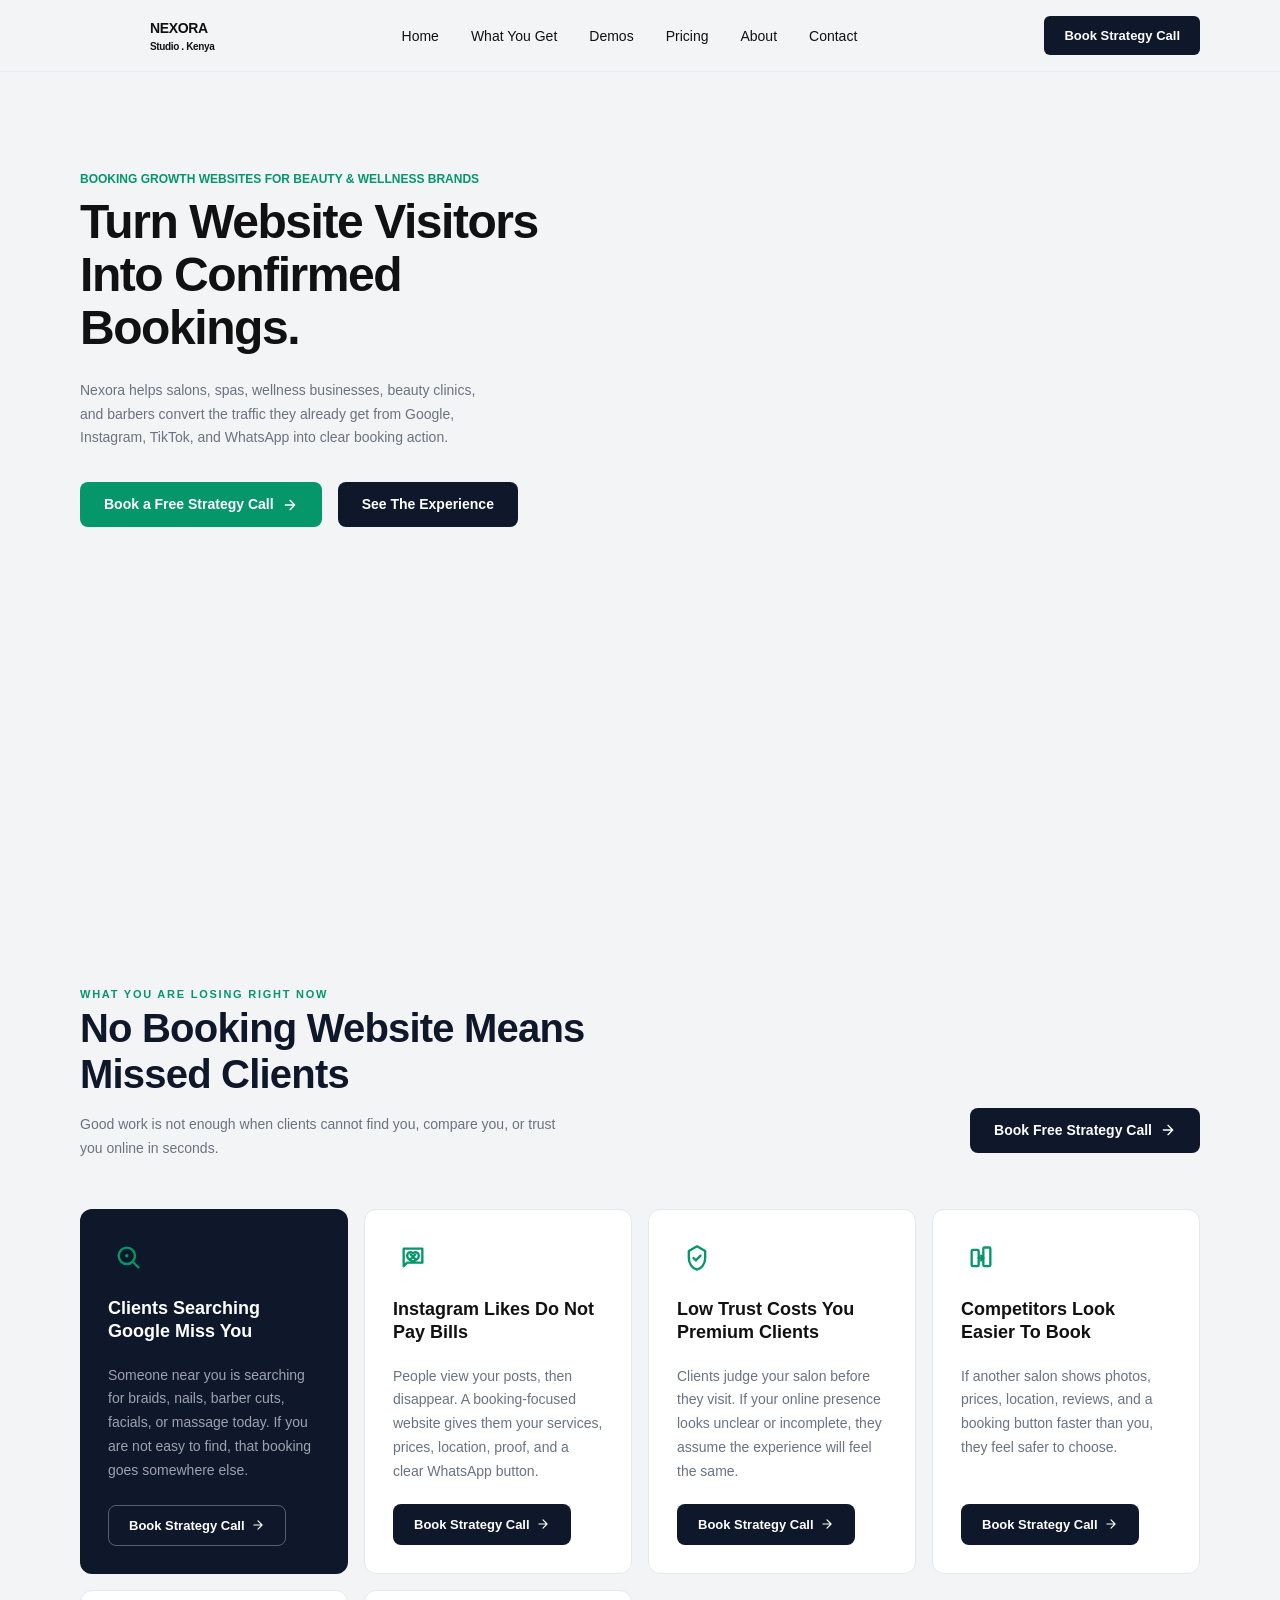
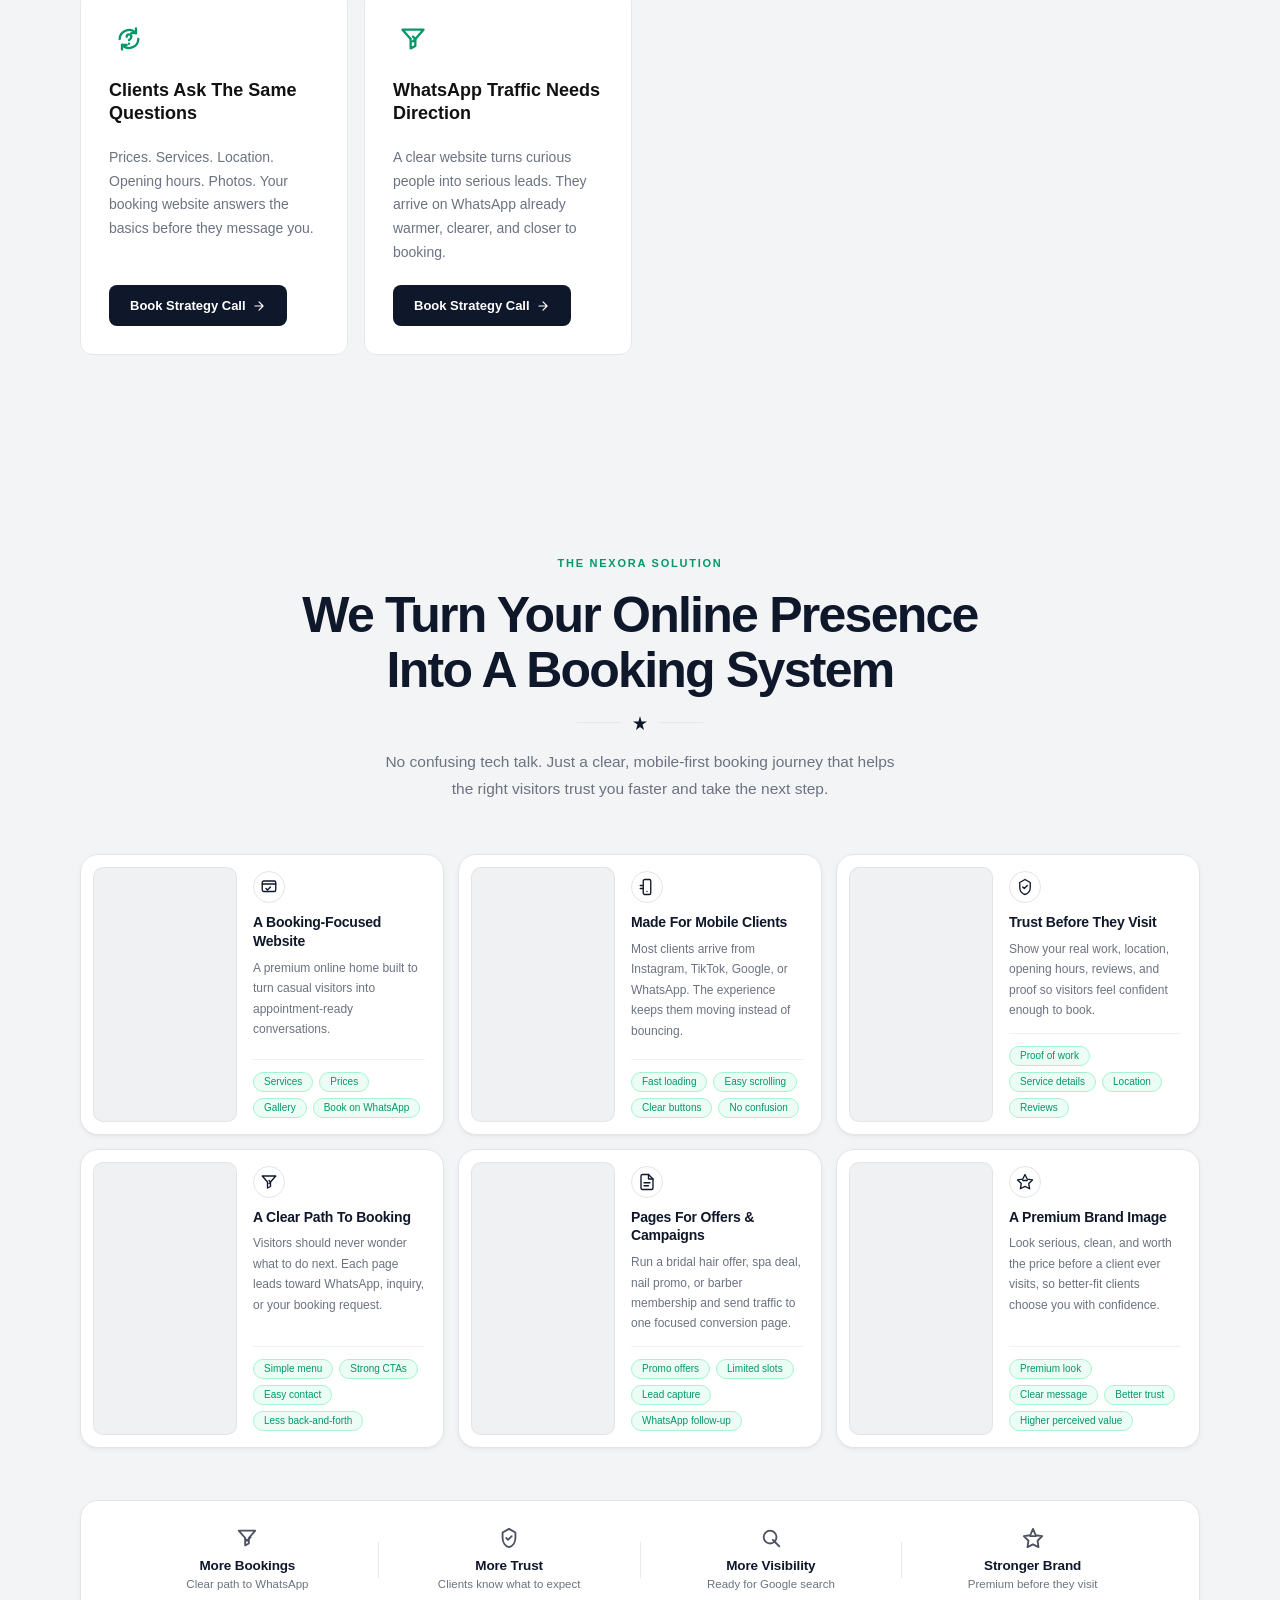
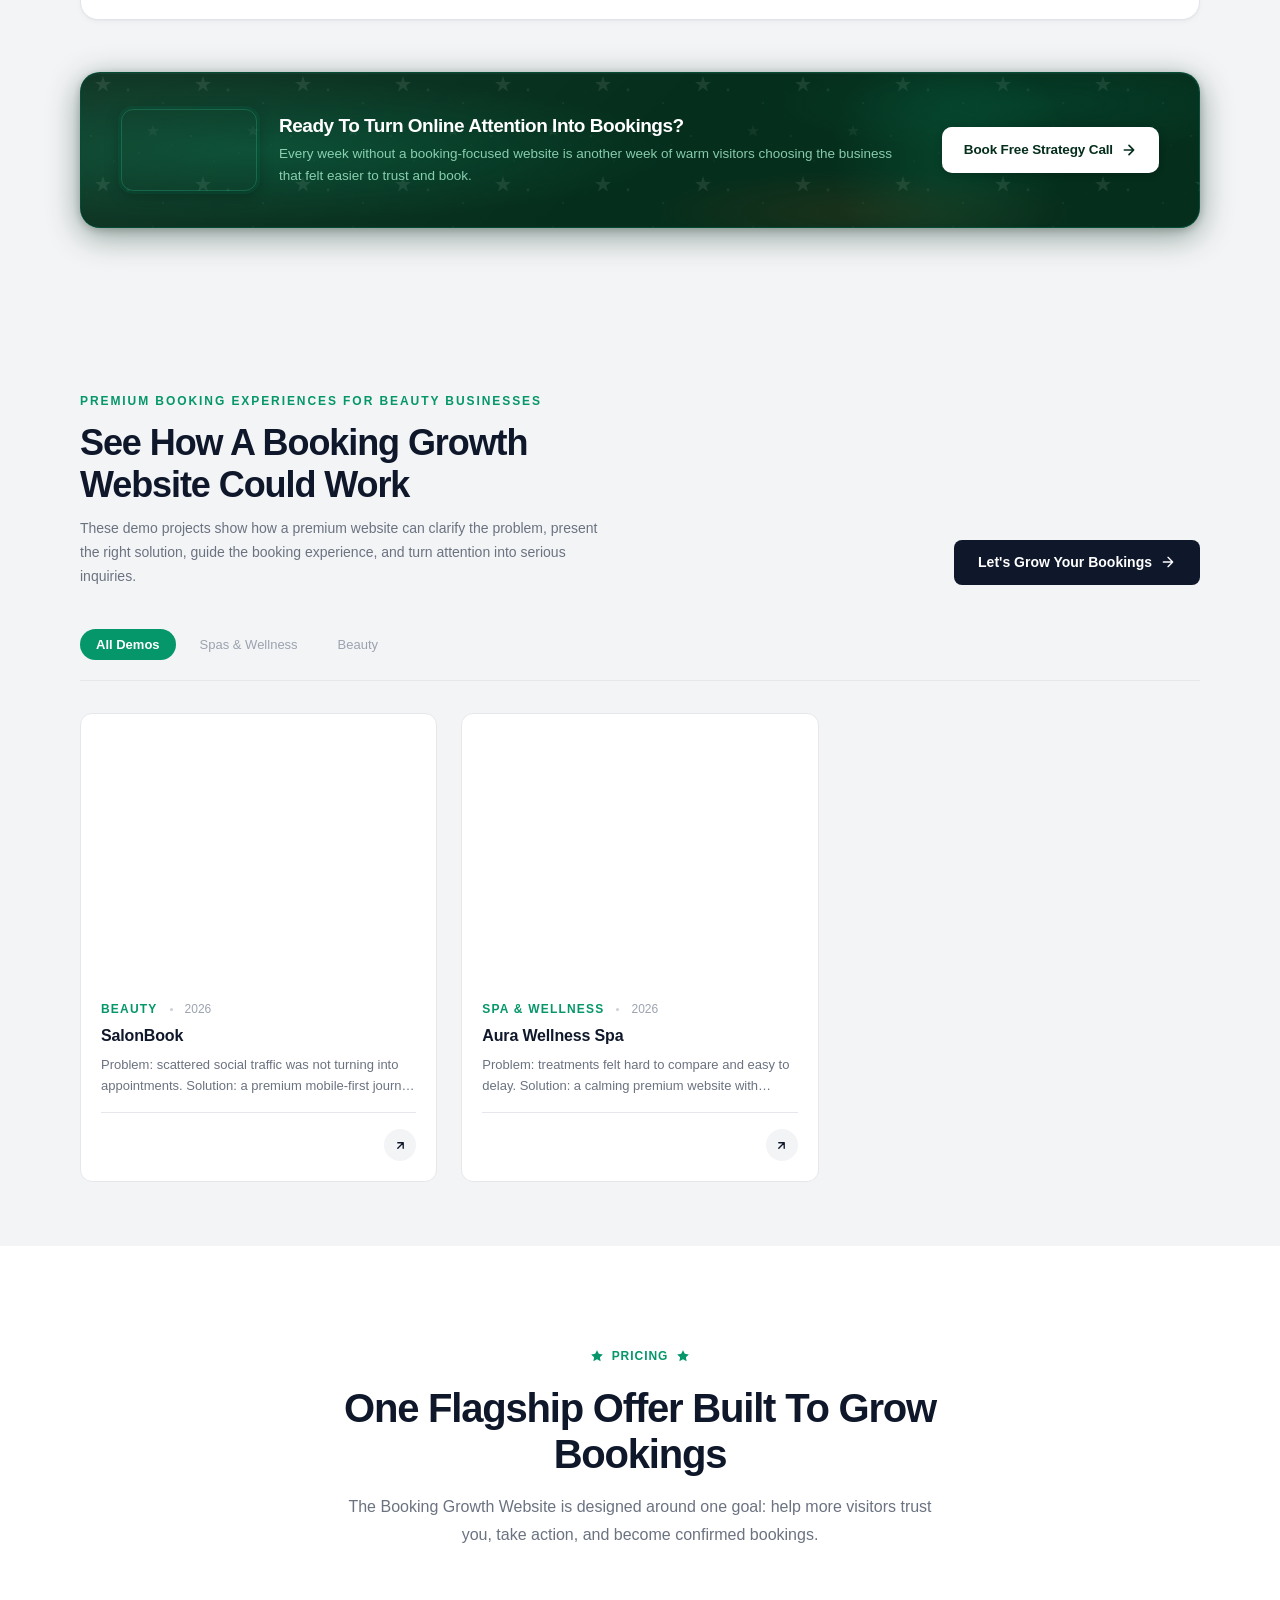
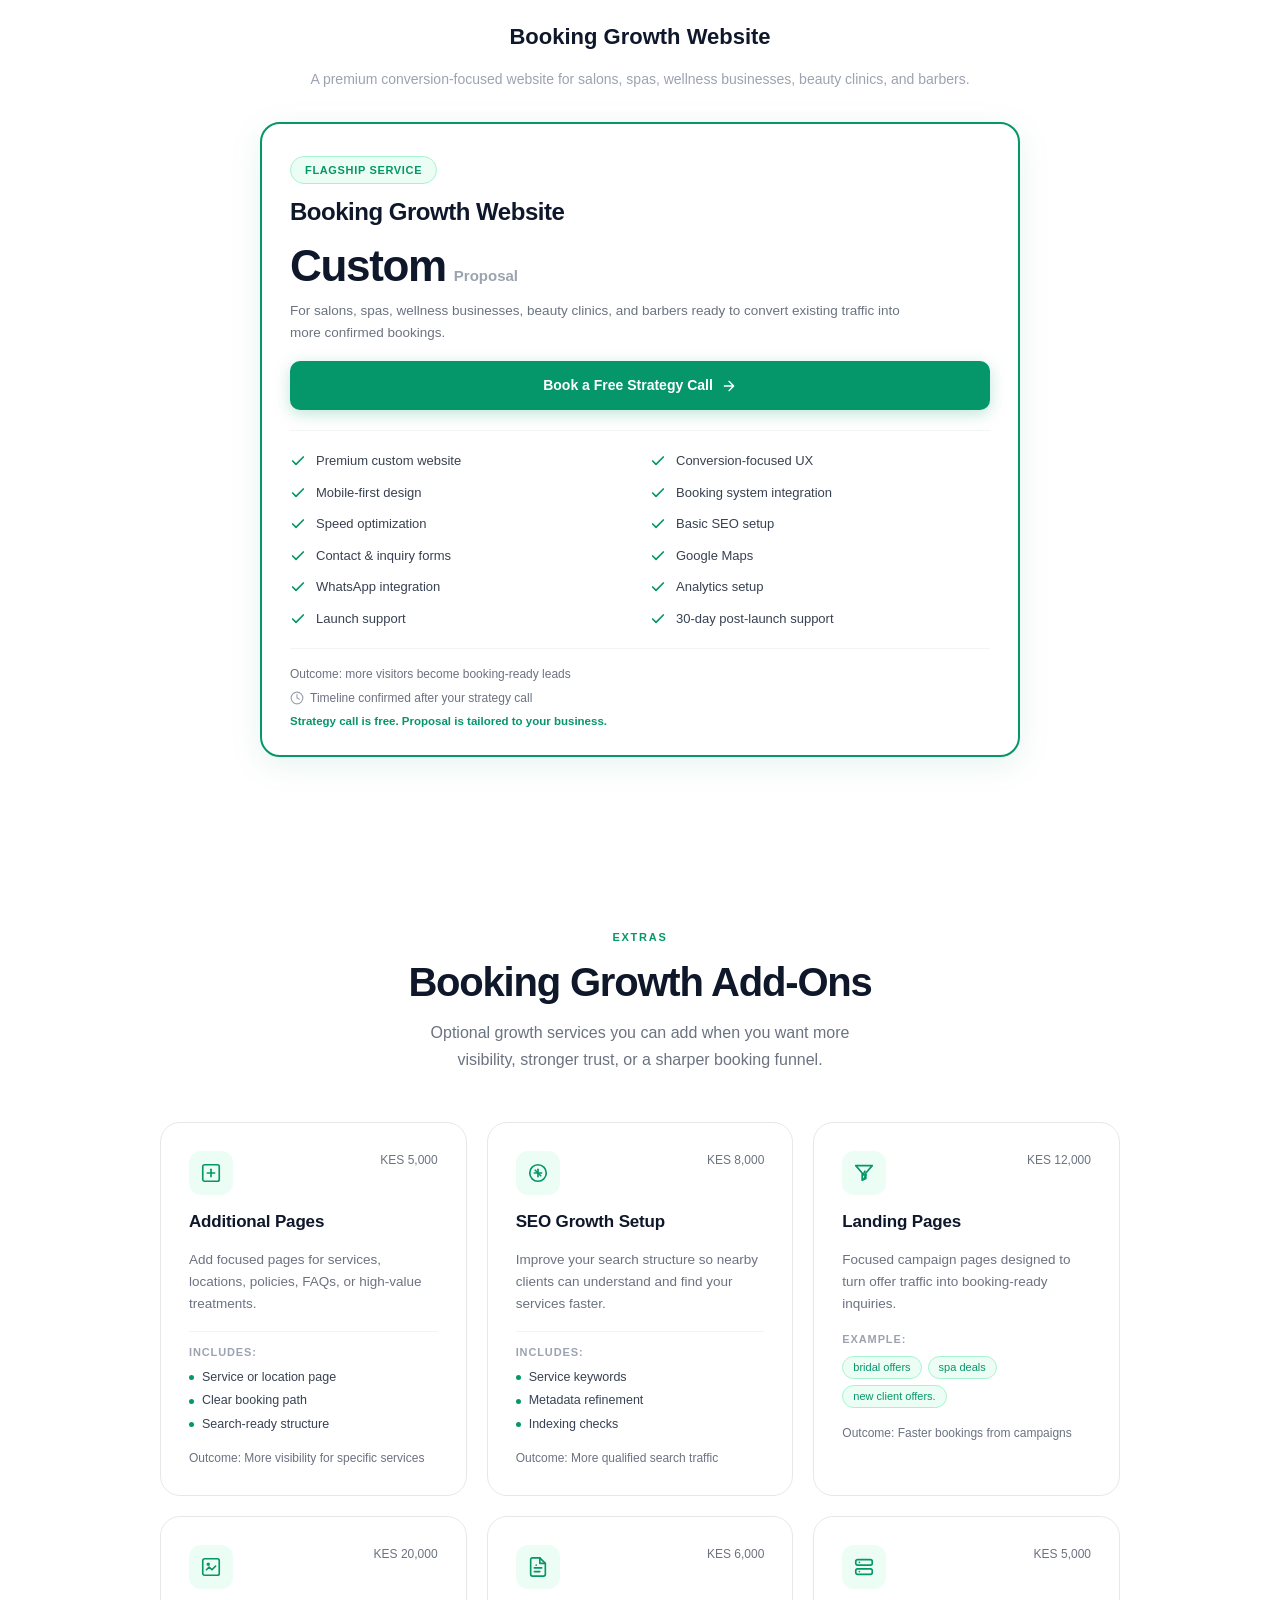
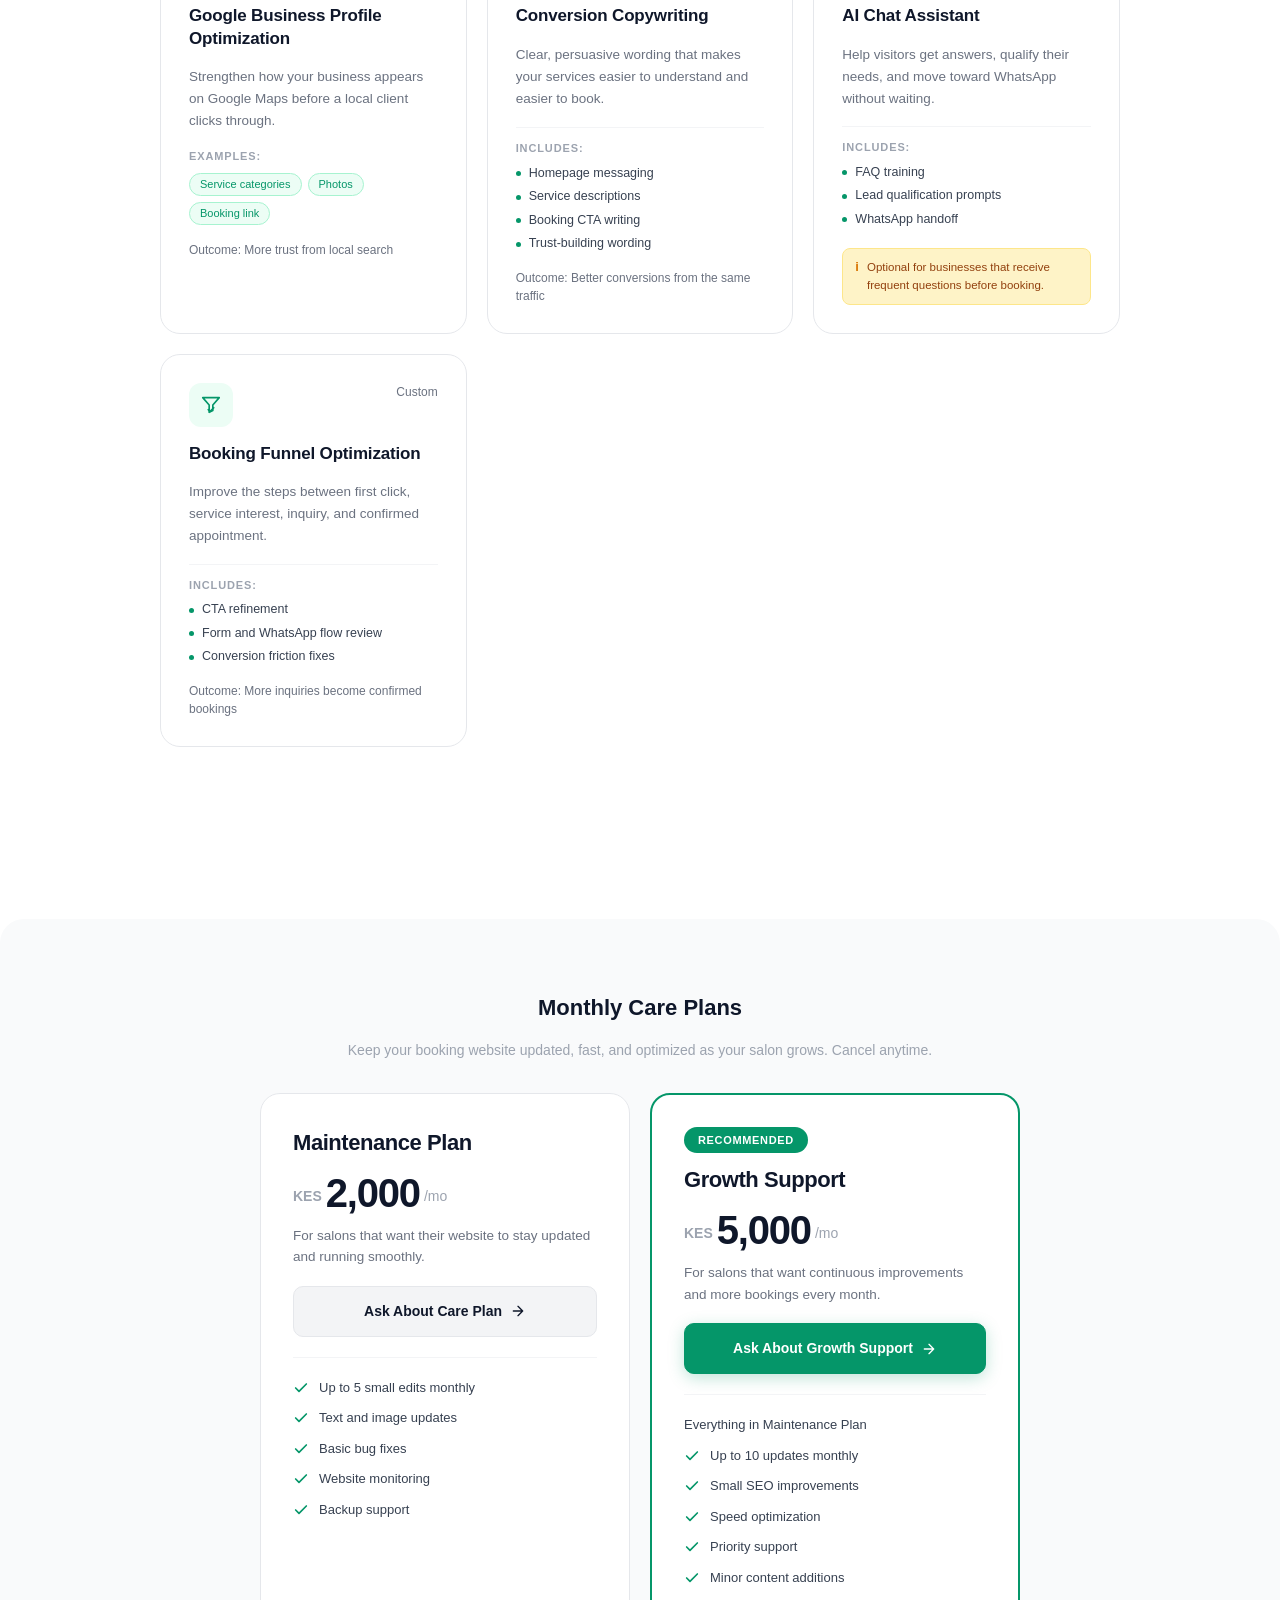
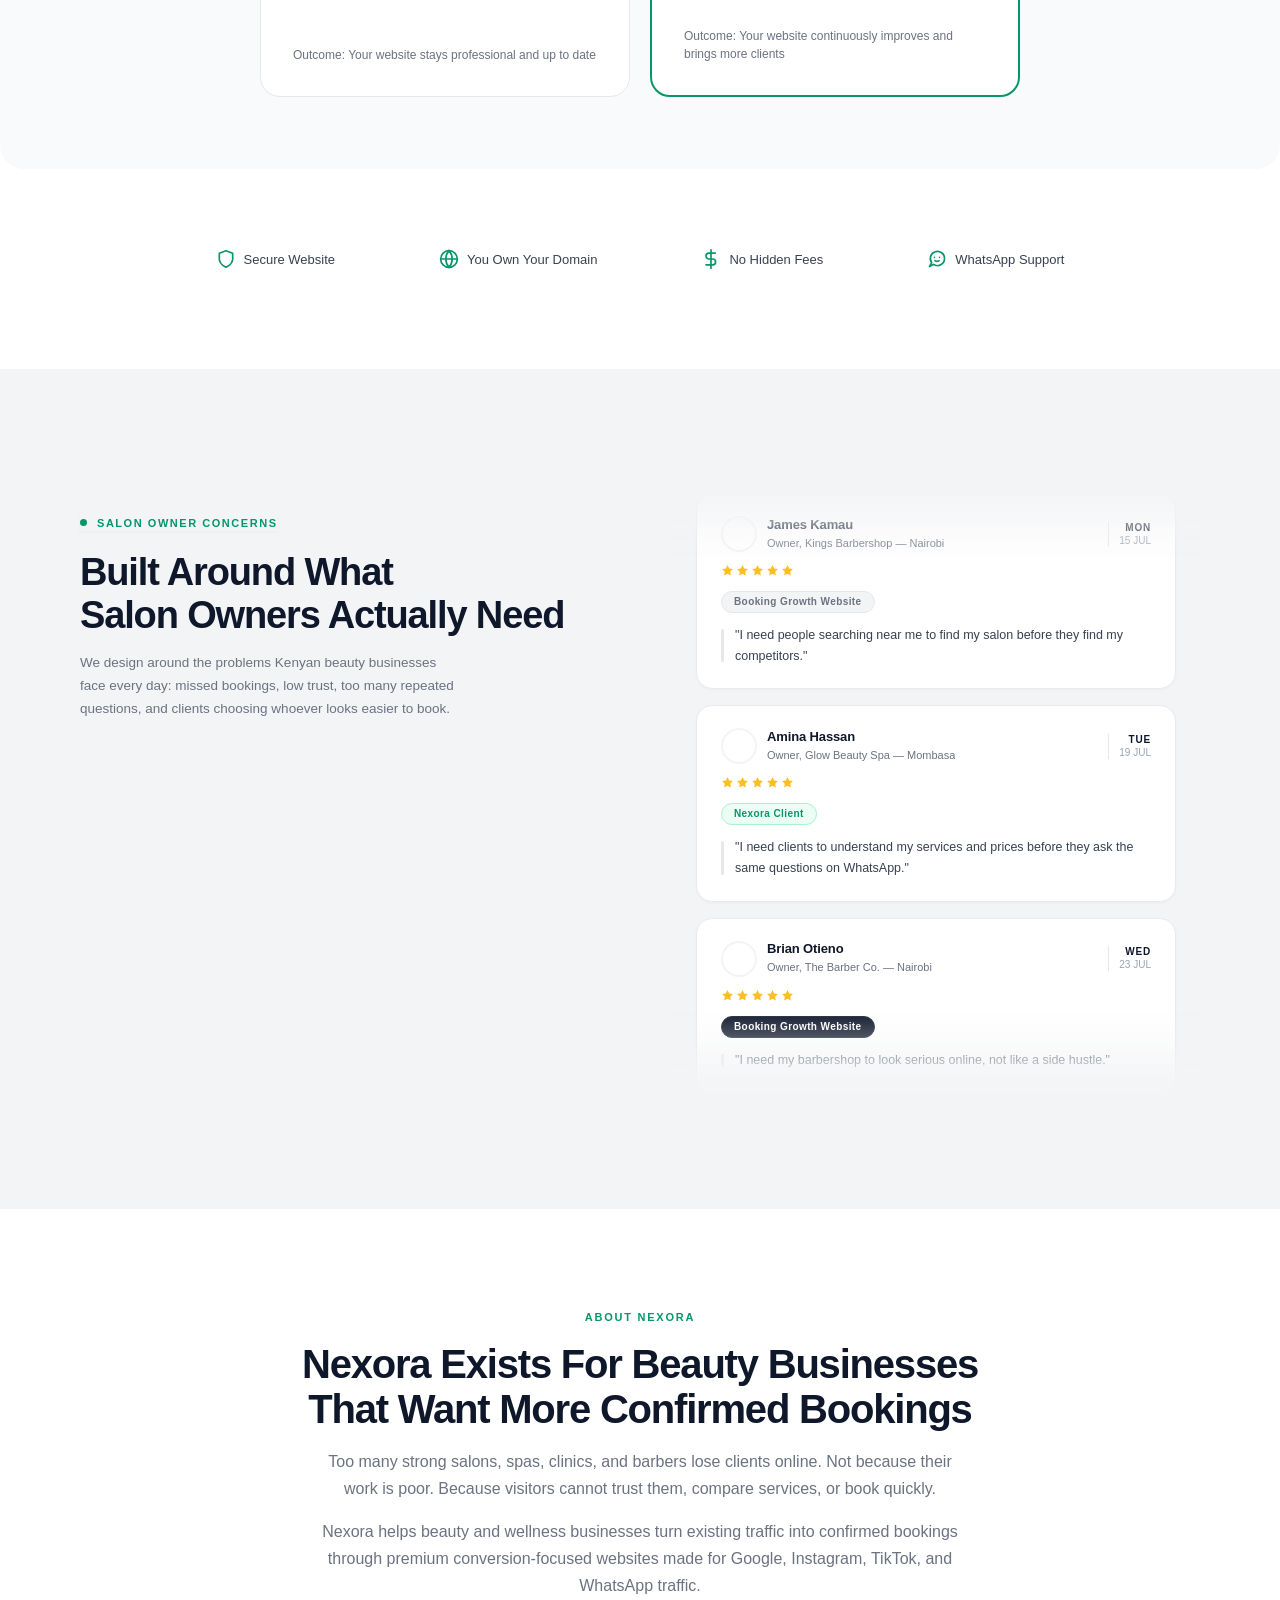
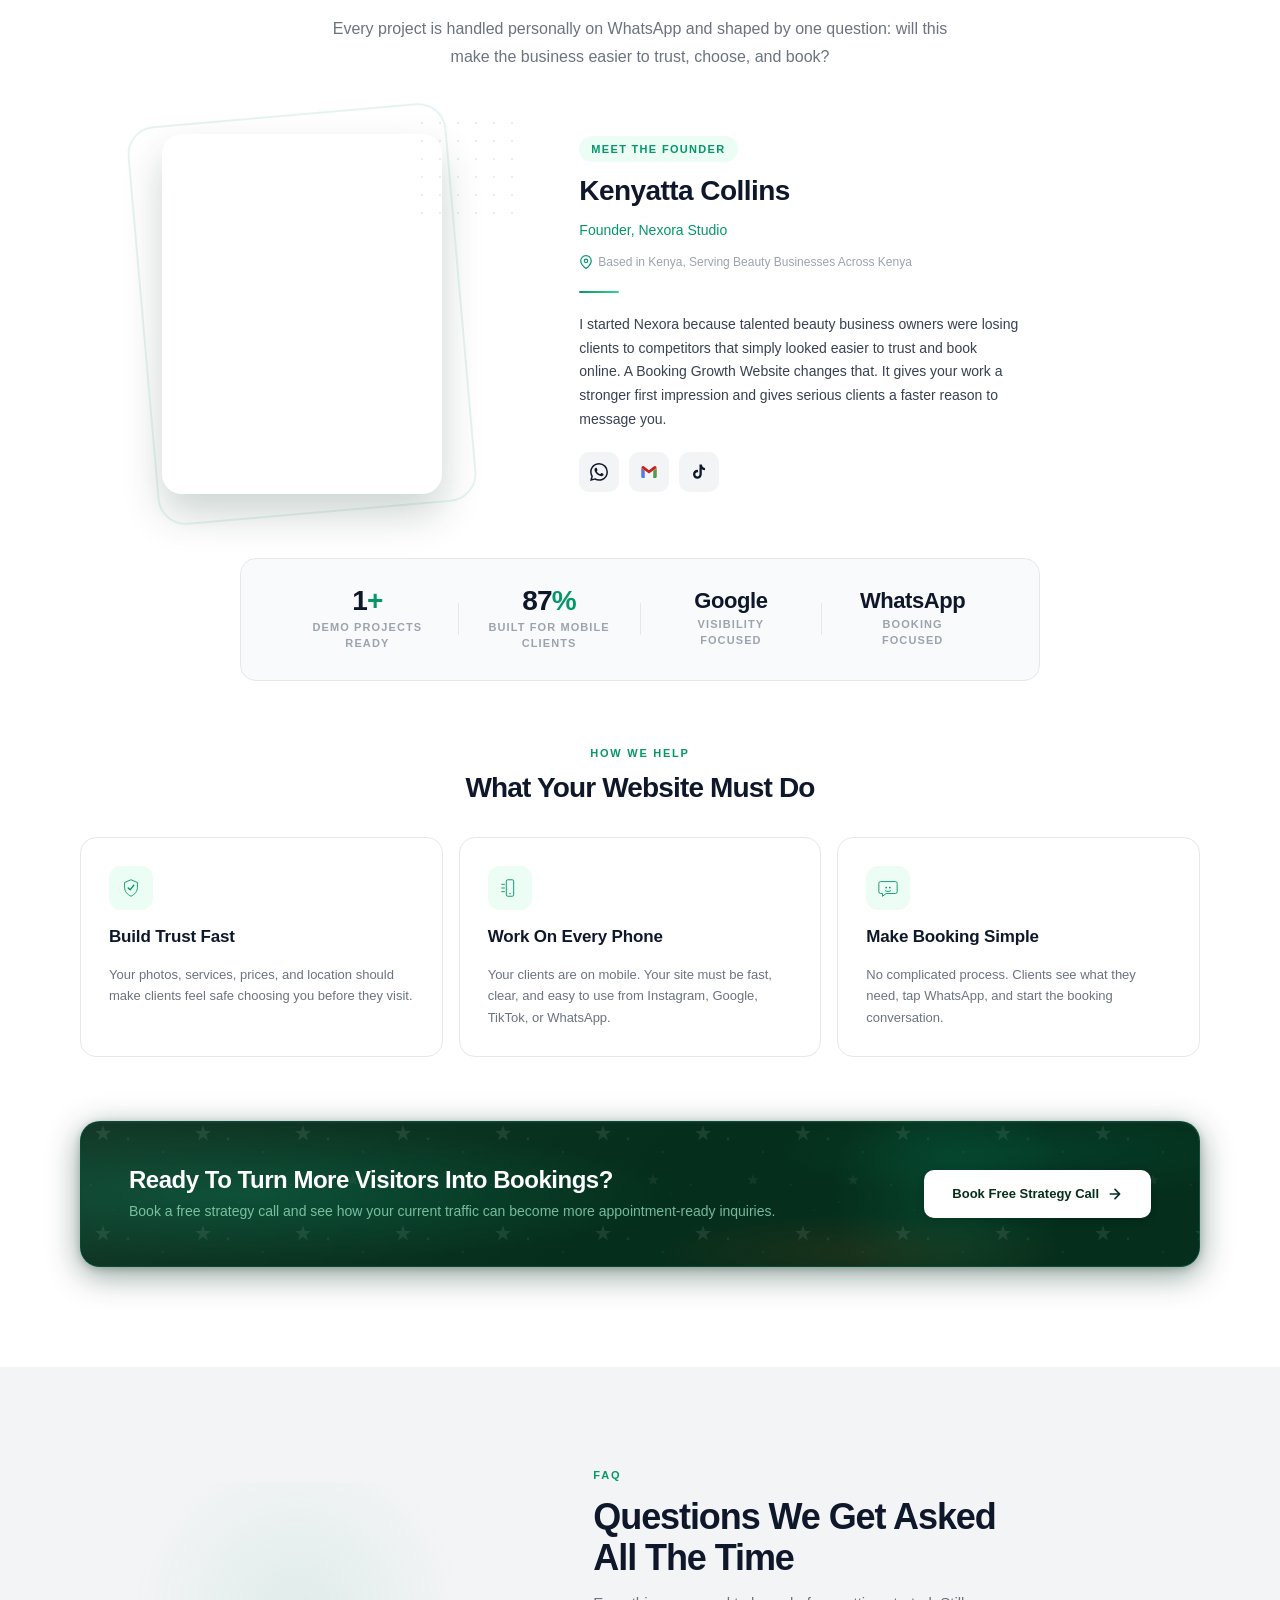
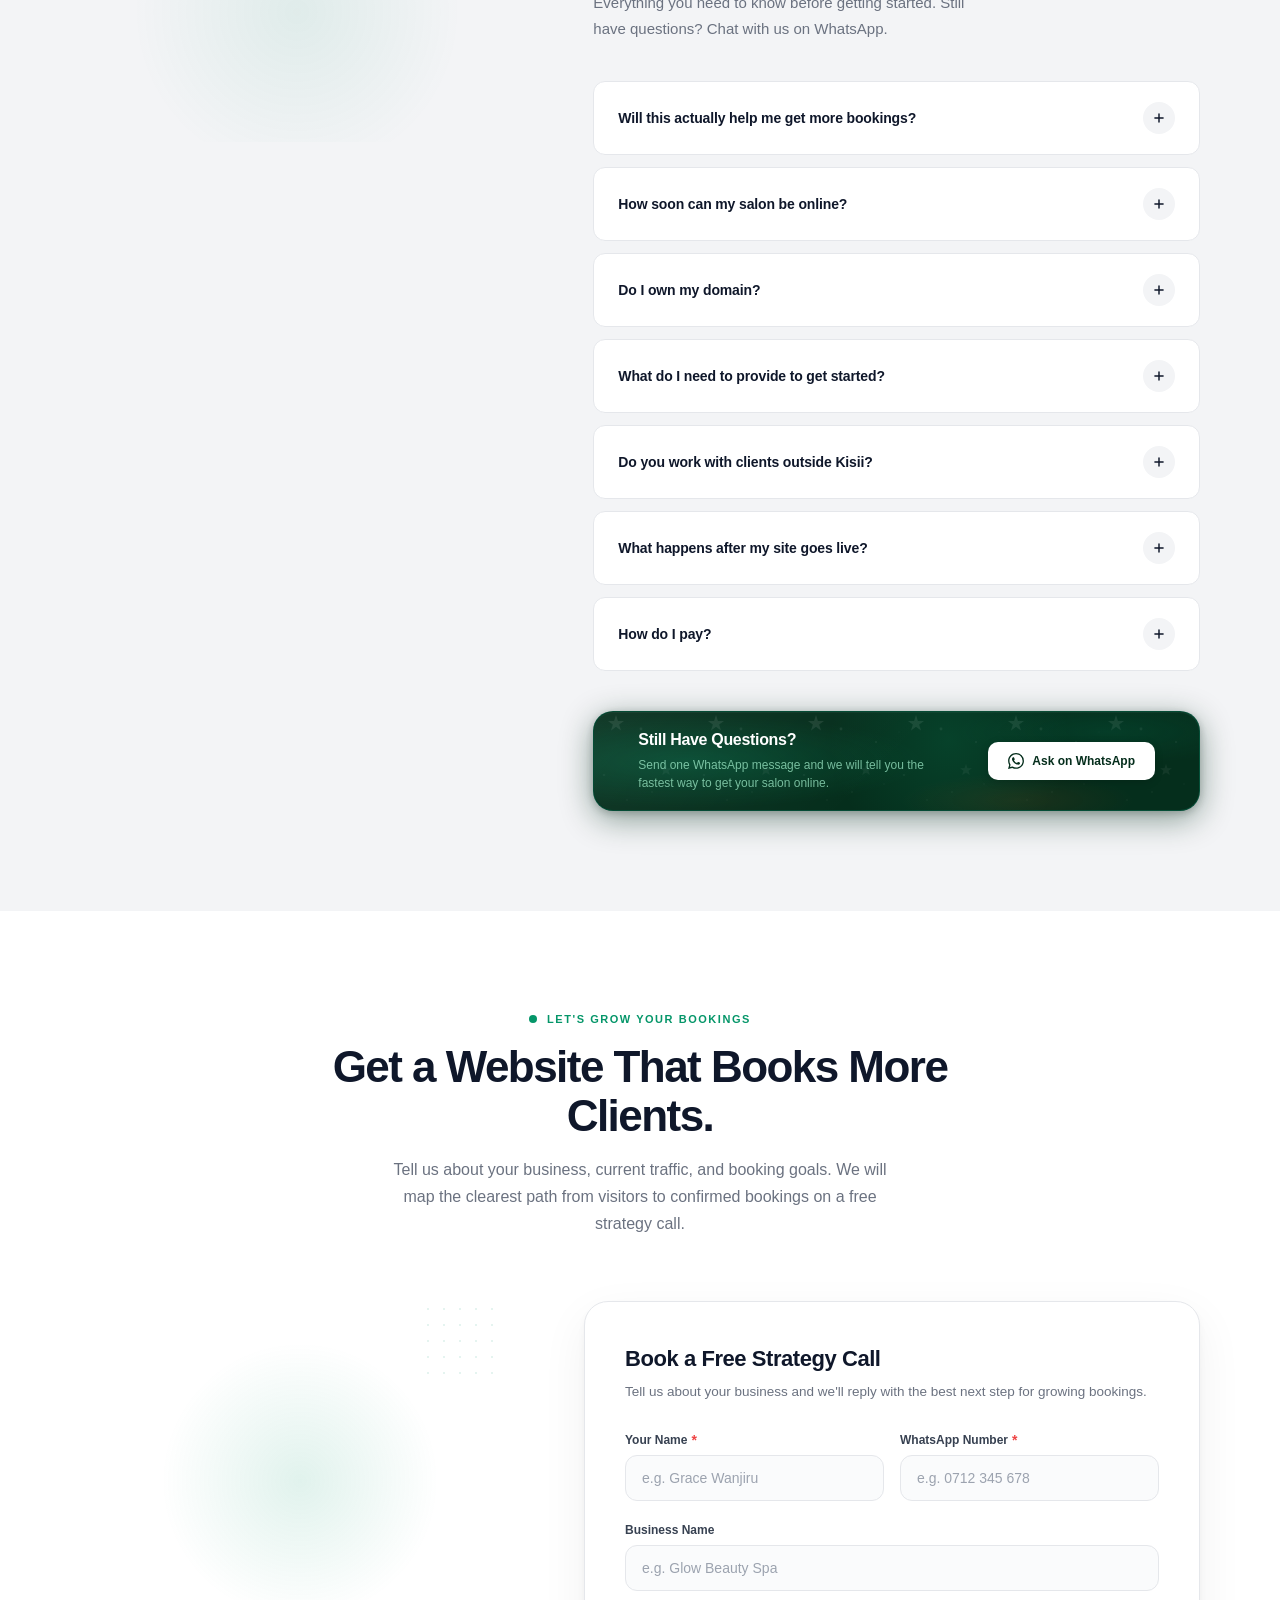
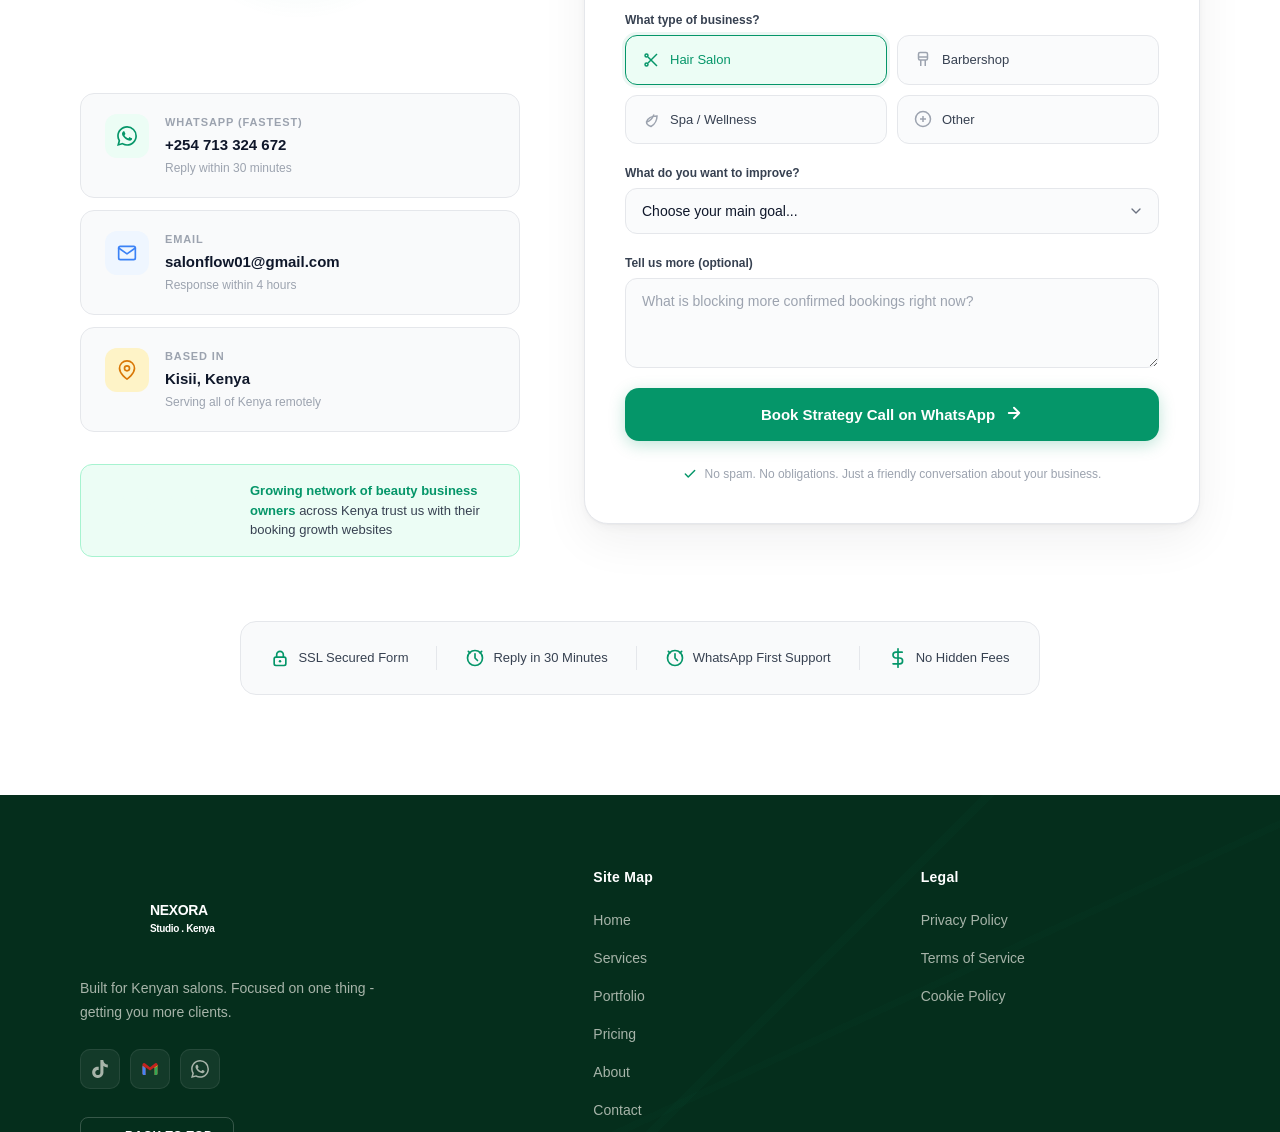
==== index.html @ 72ba9b26 "updating the position of the website and modified sitemap.xml and sitemap-style.xsl" ====
<!DOCTYPE html>
<html lang="en">
<head>
    <meta charset="UTF-8">
    <meta name="viewport" content="width=device-width, initial-scale=1.0">

    <title>Nexora Studio - Booking Growth Websites For Beauty Businesses</title>
    <meta name="description" content="Nexora helps salons, spas, wellness businesses, beauty clinics, and barbers turn the traffic they already receive into more confirmed bookings through premium conversion-focused websites.">
    <meta name="keywords" content="booking growth website Kenya, salon bookings Kenya, salon website Kenya, barbershop website Kenya, spa website Kenya, beauty clinic website Kenya, WhatsApp booking website Kenya, Nexora Studio">
    <meta name="author" content="Nexora Studio">
    <meta name="robots" content="index, follow, max-image-preview:large">
    <meta name="geo.region" content="KE">
    <meta name="geo.placename" content="Kisii, Kenya">
    <meta property="og:title" content="Nexora Studio - Booking Growth Websites For Beauty Businesses">
    <meta property="og:description" content="Turn Google, Instagram, TikTok, and WhatsApp traffic into confirmed bookings with a premium booking-growth website.">
    <meta property="og:type" content="website">
    <meta property="og:locale" content="en_KE">
    <meta property="og:image" content="/assets/logo.png">
    <meta name="twitter:card" content="summary_large_image">
    <meta name="twitter:title" content="Nexora Studio - Booking Growth Websites For Beauty Businesses">
    <meta name="twitter:description" content="Premium conversion-focused websites for salons, spas, wellness businesses, beauty clinics, and barbers.">
    <link rel="icon" href="/assets/logo.png" type="image/png">
    <link rel="apple-touch-icon" href="/assets/logo.png">

    <link rel="stylesheet" href="/css/salonflow-style.css">

    <script type="application/ld+json">
    {
    "@context": "https://schema.org",
    "@type": "ProfessionalService",
    "name": "Nexora Studio",
    "image": "/assets/logo.png",
    "description": "Nexora helps salons, spas, wellness businesses, beauty clinics, and barbers in Kenya turn the traffic they already receive into more confirmed bookings through premium conversion-focused websites.",
    "areaServed": ["Kisii", "Nairobi", "Mombasa", "Eldoret", "Nakuru", "Kenya"],
    "address": {
        "@type": "PostalAddress",
        "addressLocality": "Kisii",
        "addressCountry": "KE"
    },
    "telephone": "+254713324672",
    "priceRange": "Custom proposals",
    "sameAs": [
        "https://www.tiktok.com/@salonflowstudio?is_from_webapp=1&sender_device=pc"
    ],
    "serviceType": [
        "Booking Growth Website",
        "Salon Booking Growth Websites",
        "Barbershop Booking Growth Websites",
        "Spa Booking Growth Websites",
        "Beauty Clinic Booking Websites",
        "WhatsApp Booking Setup",
        "Google Visibility Setup",
        "Instagram Traffic Conversion",
        "Wellness Business Websites"
    ]
    }
</script>
</head>
<body>

    <!-- Navbar -->
    <nav class="navbar" id="navbar" role="navigation" aria-label="Main navigation">
        <a href="#" class="logo" aria-label="Nexora Studio Home">
            <img src="/assets/logo.png" alt="" width="70px" height="70px">

            <span style="font-size: 14px;">
                NEXORA <br>
                <p style="font-size: 10px; font-weight: 600;">Studio . Kenya</p>
            </span>
        </a>

        <ul class="nav-links" id="navLinks" role="menubar">
            <li role="none"><a href="#home" role="menuitem">Home</a></li>
            <li role="none"><a href="#services" role="menuitem">What You Get</a></li>
            <li role="none"><a href="#portfolio" role="menuitem">Demos</a></li>
            <li role="none"><a href="#pricing" role="menuitem">Pricing</a></li>
            <li role="none"><a href="#about" role="menuitem">About</a></li>
            <li role="none"><a href="#contact" role="menuitem">Contact</a></li>
        </ul>

        <div class="nav-actions">
            <a href="https://wa.me/254713324672?text=Hi%20Nexora%2C%20I%27d%20like%20to%20book%20a%20free%20strategy%20call%20for%20a%20Booking%20Growth%20Website" class="btn-getstarted desktop-only" target="_blank" rel="noopener noreferrer">Book Strategy Call</a>
            <button class="mobile-menu-btn" id="mobileMenuBtn" aria-label="Toggle menu" aria-expanded="false" aria-controls="mobileMenuOverlay">
                <span></span>
                <span></span>
                <span></span>
            </button>
        </div>
    </nav>

    <!-- Mobile Menu Overlay -->
    <div class="mobile-menu-overlay" id="mobileMenuOverlay" role="dialog" aria-label="Mobile menu" aria-hidden="true">
        <div class="mobile-menu-content">
            <ul class="mobile-nav-links" role="menu">
                <li role="none"><a href="#home" role="menuitem" style="font-size: 20px;">Home</a></li>
                <li role="none"><a href="#services" role="menuitem"  style="font-size: 20px;">What You Get</a></li>
                <li role="none"><a href="#portfolio" role="menuitem"  style="font-size: 20px;">Demos</a></li>
                <li role="none"><a href="#pricing" role="menuitem"  style="font-size: 20px;">Pricing</a></li>
                <li role="none"><a href="#about" role="menuitem"  style="font-size: 20px;">About</a></li>
                <li role="none"><a href="#contact" role="menuitem"  style="font-size: 20px;">Contact</a></li>
            </ul>
            <a href="https://wa.me/254713324672?text=Hi%20Nexora%2C%20I%27d%20like%20to%20book%20a%20free%20strategy%20call%20for%20a%20Booking%20Growth%20Website" class="btn-getstarted mobile-btn" target="_blank" rel="noopener noreferrer">Book Strategy Call</a>
            <div class="mobile-socials" role="group" aria-label="Social media links">
                <a href="https://wa.me/254713324672" class="social-link" aria-label="WhatsApp" target="_blank" rel="noopener noreferrer">
                    <svg viewBox="0 0 24 24" fill="currentColor" aria-hidden="true"><path d="M17.472 14.382c-.297-.149-1.758-.867-2.03-.967-.273-.099-.471-.148-.67.15-.197.297-.767.966-.94 1.164-.173.199-.347.223-.644.075-.297-.15-1.255-.463-2.39-1.475-.883-.788-1.48-1.761-1.653-2.059-.173-.297-.018-.458.13-.606.134-.133.298-.347.446-.52.149-.174.198-.298.298-.497.099-.198.05-.371-.025-.52-.075-.149-.669-1.612-.916-2.207-.242-.579-.487-.5-.669-.51-.173-.008-.371-.01-.57-.01-.198 0-.52.074-.792.372-.272.297-1.04 1.016-1.04 2.479 0 1.462 1.065 2.875 1.213 3.074.149.198 2.096 3.2 5.077 4.487.709.306 1.262.489 1.694.625.712.227 1.36.195 1.871.118.571-.085 1.758-.719 2.006-1.413.248-.694.248-1.289.173-1.413-.074-.124-.272-.198-.57-.347m-5.421 7.403h-.004a9.87 9.87 0 01-5.031-1.378l-.361-.214-3.741.982.998-3.648-.235-.374a9.86 9.86 0 01-1.51-5.26c.001-5.45 4.436-9.884 9.888-9.884 2.64 0 5.122 1.03 6.988 2.898a9.825 9.825 0 012.893 6.994c-.003 5.45-4.437 9.884-9.885 9.884m8.413-18.297A11.815 11.815 0 0012.05 0C5.495 0 .16 5.335.157 11.892c0 2.096.547 4.142 1.588 5.945L.057 24l6.305-1.654a11.882 11.882 0 005.683 1.448h.005c6.554 0 11.89-5.335 11.893-11.893a11.821 11.821 0 00-3.48-8.413z"/></svg>
                </a>
                <a href="https://www.tiktok.com/@book.nexora?is_from_webapp=1&sender_device=pc" class="social-link" aria-label="TikTok" target="_blank" rel="noopener noreferrer">
                    <svg viewBox="0 0 24 24" fill="currentColor" aria-hidden="true"><path d="M12.525.02c1.31-.02 2.61-.01 3.91-.02.08 1.53.63 3.09 1.75 4.17 1.12 1.11 2.7 1.62 4.24 1.79v4.03c-1.44-.05-2.89-.35-4.2-.97-.57-.26-1.1-.59-1.62-.93-.01 2.92.01 5.84-.02 8.75-.08 1.4-.54 2.79-1.35 3.94-1.31 1.92-3.58 3.17-5.91 3.21-1.43.08-2.86-.31-4.08-1.03-2.02-1.19-3.44-3.37-3.65-5.71-.02-.5-.03-1-.01-1.49.18-1.9 1.12-3.72 2.58-4.96 1.66-1.44 3.98-2.13 6.15-1.72.02 1.48-.04 2.96-.04 4.44-.99-.32-2.15-.23-3.02.37-.63.41-1.11 1.04-1.36 1.75-.21.51-.15 1.07-.14 1.61.24 1.64 1.82 3.02 3.5 2.87 1.12-.01 2.19-.66 2.77-1.61.19-.33.4-.67.41-1.06.1-1.79.06-3.57.07-5.36.01-4.03-.01-8.05.02-12.07z"/></svg>
                </a>
                <a href="mailto:salonflow01@gmail.com" class="social-link" aria-label="Email" target="_blank" rel="noopener noreferrer">
                    <svg viewBox="0 0 24 24" aria-hidden="true">
                                <path fill="#EA4335" d="M2 6.5L12 14l10-7.5V18a2 2 0 0 1-2 2h-2V9.5l-6 4.5-6-4.5V20H4a2 2 0 0 1-2-2V6.5z"/>
                                <path fill="#FBBC04" d="M22 6.5V8l-4 3V9.5z"/>
                                <path fill="#34A853" d="M18 20V11l4-3v10a2 2 0 0 1-2 2z"/>
                                <path fill="#4285F4" d="M2 8l4 3v9H4a2 2 0 0 1-2-2z"/>
                                <path fill="#C5221F" d="M2 6.5V6a2 2 0 0 1 3.2-1.6L12 9.5l6.8-5.1A2 2 0 0 1 22 6v.5L12 14z"/>
                            </svg>
                </a>
            </div>
        </div>
    </div>

    <!-- Hero Section -->
    <main id="main-content">
        <section class="hero" id="home">
            <div class="hero-left">
                <h3 class="hero-label">BOOKING GROWTH WEBSITES FOR BEAUTY &amp; WELLNESS BRANDS</h3>
                <h1 class="hero-title">
                    <span class="highlight">Turn Website Visitors Into Confirmed Bookings.</span>
                </h1>
                <p class="hero-desc">
                    Nexora helps salons, spas, wellness businesses, beauty clinics, and barbers convert the traffic they already get from Google, Instagram, TikTok, and WhatsApp into clear booking action.
                </p>
                <div class="hero-buttons">
                    <a href="https://wa.me/254713324672?text=Hi%20Nexora%2C%20I%27d%20like%20to%20book%20a%20free%20strategy%20call%20for%20a%20Booking%20Growth%20Website" class="btn-schedule" aria-label="Book a free strategy call" target="_blank" rel="noopener noreferrer">
                        Book a Free Strategy Call
                        <svg viewBox="0 0 24 24" fill="none" stroke="currentColor" stroke-width="2" stroke-linecap="round" stroke-linejoin="round" aria-hidden="true">
                            <path d="M5 12h14M12 5l7 7-7 7"/>
                        </svg>
                    </a>
                    <a href="#portfolio" class="btn-learnmore" aria-label="View booking website demos">See The Experience</a>
                </div>
                <div class="client-logos">
                    <span class="trusted-label">Designed for growing salons, barbershops, spas, wellness brands, and beauty clinics in Kenya</span>
                    <div class="logos-row">
                        <span class="logo-name">Salons</span>
                        <span class="logo-dot">-</span>
                        <span class="logo-name">Barbershops</span>
                        <span class="logo-dot">-</span>
                        <span class="logo-name">Spas</span>
                        <span class="logo-dot">-</span>
                        <span class="logo-name">Wellness Brands</span>
                    </div>
                </div>
            </div>

            <div class="hero-right">
                <div class="floating-chart" aria-hidden="true">
                    <svg viewBox="0 0 24 24" fill="none" stroke="currentColor" stroke-width="2" stroke-linecap="round" stroke-linejoin="round">
                        <path d="M18 20V10M12 20V4M6 20v-6"/>
                    </svg>
                </div>

                <div class="card-image">
                    <img src="https://images.unsplash.com/photo-1776850476481-2bccba2e35c7?q=80&w=1332&auto=format&fit=crop&ixlib=rb-4.1.0&ixid=M3wxMjA3fDB8MHxwaG90by1wYWdlfHx8fGVufDB8fHx8fA%3D%3D" alt="Modern salon interior with professional stylists at work" loading="eager" width="600" height="450">
                    <div class="image-badge">
                        <span class="badge-number">10+</span>
                        <span class="badge-label">Booking Flows</span>
                    </div>
                </div>

                <div class="card-stats">
                    <div class="stats-header">
                        <div class="stats-number">10<span>+</span></div>
                        <div class="stats-label">Booking Growth Websites Planned</div>
                    </div>
                    <div class="stats-avatars">
                        <div class="avatar-group">
                            <img src="https://images.unsplash.com/photo-1542909168-82c3e7fdca5c?q=80&w=880&auto=format&fit=crop&ixlib=rb-4.1.0&ixid=M3wxMjA3fDB8MHxwaG90by1wYWdlfHx8fGVufDB8fHx8fA%3D%3D" alt="" class="avatar" width="36" height="36" loading="lazy">
                            <img src="https://plus.unsplash.com/premium_photo-1664536392896-cd1743f9c02c?q=80&w=687&auto=format&fit=crop&ixlib=rb-4.1.0&ixid=M3wxMjA3fDB8MHxwaG90by1wYWdlfHx8fGVufDB8fHx8fA%3D%3D" alt="" class="avatar" width="36" height="36" loading="lazy">
                            <img src="https://plus.unsplash.com/premium_photo-1664203067979-47448934fd97?q=80&w=687&auto=format&fit=crop&ixlib=rb-4.1.0&ixid=M3wxMjA3fDB8MHxwaG90by1wYWdlfHx8fGVufDB8fHx8fA%3D%3D" alt="" class="avatar" width="36" height="36" loading="lazy">
                            <img src="https://images.unsplash.com/photo-1506863530036-1efeddceb993?q=80&w=1044&auto=format&fit=crop&ixlib=rb-4.1.0&ixid=M3wxMjA3fDB8MHxwaG90by1wYWdlfHx8fGVufDB8fHx8fA%3D%3D" alt="" class="avatar" width="36" height="36" loading="lazy">
                        </div>
                        <div class="add-btn" aria-label="View more clients">
                            <svg viewBox="0 0 24 24" fill="none" stroke="currentColor" stroke-width="2" stroke-linecap="round" stroke-linejoin="round" aria-hidden="true">
                                <path d="M12 5v14M5 12h14"/>
                            </svg>
                        </div>
                    </div>
                </div>

                <div class="card-featured">
                    <div class="featured-content">
                        <h3 class="featured-title">
                            Found On Google.<br>
                            Trusted On Mobile.<br>
                            <span class="accent-text">Booked On WhatsApp.</span>
                        </h3>
                        <p class="featured-desc">
                            While you serve clients, your online presence answers questions, builds trust, and sends serious clients to book.
                        </p>
                    </div>
                    <div class="featured-image">
                        <img src="https://images.unsplash.com/photo-1605497788044-5a32c7078486?q=80&w=687&auto=format&fit=crop&ixlib=rb-4.1.0&ixid=M3wxMjA3fDB8MHxwaG90by1wYWdlfHx8fGVufDB8fHx8fA%3D%3D" alt="Barber working on a client" loading="lazy" width="600" height="400">
                        <a href="https://aurawellnessspa.vercel.app/" class="arrow-btn" aria-label="Learn more about our services">
                            <svg viewBox="0 0 24 24" fill="none" stroke="currentColor" stroke-width="2.5" stroke-linecap="round" stroke-linejoin="round" aria-hidden="true">
                                <path d="M7 17L17 7M17 7H7M17 7v10"/>
                            </svg>
                        </a>
                    </div>
                </div>
            </div>
        </section>


    <!-- WHAT YOU ARE LOSING RIGHT NOW -->
    <section class="why-choose-us" id="why-choose-us" aria-labelledby="why-title">
        <div class="why-header">
            <div class="why-header-left">
                <span class="section-label">WHAT YOU ARE LOSING RIGHT NOW</span>
                <h2 class="section-title" id="why-title">No Booking Website Means Missed Clients</h2>
                <p class="section-desc">Good work is not enough when clients cannot find you, compare you, or trust you online in seconds.</p>
            </div>
            <a href="https://wa.me/254713324672?text=Hi%20Nexora%2C%20I%27d%20like%20to%20book%20a%20free%20strategy%20call%20for%20a%20Booking%20Growth%20Website" class="why-cta" aria-label="Book a free strategy call" target="_blank" rel="noopener noreferrer">
                Book Free Strategy Call
                <svg viewBox="0 0 24 24" fill="none" stroke="currentColor" stroke-width="2" stroke-linecap="round" stroke-linejoin="round" aria-hidden="true">
                    <path d="M5 12h14M12 5l7 7-7 7"/>
                </svg>
            </a>
        </div>

        <div class="why-cards">
            <!-- Card 1: - MODERN DESIGN-->
            <article class="why-card dark">
                <div class="card-icon" aria-hidden="true">
                    <svg xmlns="http://www.w3.org/2000/svg"
                        width="28"
                        height="28"
                        viewBox="0 0 24 24"
                        fill="none"
                        stroke="currentColor"
                        stroke-width="2"
                        stroke-linecap="round"
                        stroke-linejoin="round">

                        <!-- magnifying glass -->
                        <circle cx="11" cy="11" r="7"></circle>
                        <path d="M21 21l-4.3-4.3"></path>

                        <!-- small alert dot (represents missed visibility/opportunity) -->
                        <circle cx="11" cy="11" r="1.5" fill="currentColor" stroke="none"></circle>
                    </svg>
                </div>
                <h3 class="card-title">Clients Searching Google Miss You</h3>
                <p class="card-desc">Someone near you is searching for braids, nails, barber cuts, facials, or massage today. If you are not easy to find, that booking goes somewhere else.</p>
                <a href="https://wa.me/254713324672?text=Hi%20Nexora%2C%20I%27d%20like%20to%20book%20a%20free%20strategy%20call%20for%20a%20Booking%20Growth%20Website" class="card-btn" target="_blank" rel="noopener noreferrer">
                    Book Strategy Call
                    <svg viewBox="0 0 24 24" fill="none" stroke="currentColor" stroke-width="2" stroke-linecap="round" stroke-linejoin="round" aria-hidden="true">
                        <path d="M5 12h14M12 5l7 7-7 7"/>
                    </svg>
                </a>
            </article>

            <!-- Card 2: - MOBILE FIRST -->
            <article class="why-card light">
                <div class="card-icon" aria-hidden="true">
                    <svg xmlns="http://www.w3.org/2000/svg"
                        width="28"
                        height="28"
                        viewBox="0 0 24 24"
                        fill="none"
                        stroke="currentColor"
                        stroke-width="2"
                        stroke-linecap="round"
                        stroke-linejoin="round">

                        <!-- social bubble -->
                        <path d="M4 4h16v12H7l-3 3V4z"></path>

                        <!-- like heart (vanity metric) -->
                        <path d="M12 8c-1.5-2-5-1-5 2 0 3 5 5 5 5s5-2 5-5c0-3-3.5-4-5-2z"></path>

                        <!-- small cross indicator (no conversion) -->
                        <path d="M10 13l4-4M14 13l-4-4"></path>
                    </svg>
                </div>
                <h3 class="card-title">Instagram Likes Do Not Pay Bills</h3>
                <p class="card-desc">People view your posts, then disappear. A booking-focused website gives them your services, prices, location, proof, and a clear WhatsApp button.</p>
                <a href="https://wa.me/254713324672?text=Hi%20Nexora%2C%20I%27d%20like%20to%20book%20a%20free%20strategy%20call%20for%20a%20Booking%20Growth%20Website" class="card-btn" target="_blank" rel="noopener noreferrer">
                    Book Strategy Call
                    <svg viewBox="0 0 24 24" fill="none" stroke="currentColor" stroke-width="2" stroke-linecap="round" stroke-linejoin="round" aria-hidden="true">
                        <path d="M5 12h14M12 5l7 7-7 7"/>
                    </svg>
                </a>
            </article>

            <!-- Card 3: - FAST PERFORMANCE -->
            <article class="why-card light">
                <div class="card-icon" aria-hidden="true">
                    <svg xmlns="http://www.w3.org/2000/svg"
                        width="28"
                        height="28"
                        viewBox="0 0 24 24"
                        fill="none"
                        stroke="currentColor"
                        stroke-width="2"
                        stroke-linecap="round"
                        stroke-linejoin="round">

                        <!-- shield -->
                        <path d="M12 2l7 4v6c0 5-3 9-7 10-4-1-7-5-7-10V6l7-4z"></path>

                        <!-- check mark inside -->
                        <path d="M9 12l2 2 4-4"></path>
                    </svg>
                </div>
                <h3 class="card-title">Low Trust Costs You Premium Clients</h3>
                <p class="card-desc">Clients judge your salon before they visit. If your online presence looks unclear or incomplete, they assume the experience will feel the same.</p>
                <a href="https://wa.me/254713324672?text=Hi%20Nexora%2C%20I%27d%20like%20to%20book%20a%20free%20strategy%20call%20for%20a%20Booking%20Growth%20Website" class="card-btn" target="_blank" rel="noopener noreferrer">
                    Book Strategy Call
                    <svg viewBox="0 0 24 24" fill="none" stroke="currentColor" stroke-width="2" stroke-linecap="round" stroke-linejoin="round" aria-hidden="true">
                        <path d="M5 12h14M12 5l7 7-7 7"/>
                    </svg>
                </a>
            </article>

            <!-- Card 4: - INTERACTIVE EXPERIENCE -->
            <article class="why-card light">
                <div class="card-icon" aria-hidden="true">
                    <svg xmlns="http://www.w3.org/2000/svg"
                        width="28"
                        height="28"
                        viewBox="0 0 24 24"
                        fill="none"
                        stroke="currentColor"
                        stroke-width="2"
                        stroke-linecap="round"
                        stroke-linejoin="round">

                        <!-- two competing columns -->
                        <rect x="4" y="5" width="6" height="14" rx="1"></rect>
                        <rect x="14" y="3" width="6" height="16" rx="1"></rect>

                        <!-- upward advantage arrow -->
                        <path d="M10 12h4"></path>
                        <path d="M12 10l2 2-2 2"></path>
                    </svg>
                </div>
                <h3 class="card-title">Competitors Look Easier To Book</h3>
                <p class="card-desc">If another salon shows photos, prices, location, reviews, and a booking button faster than you, they feel safer to choose.</p>
                <a href="https://wa.me/254713324672?text=Hi%20Nexora%2C%20I%27d%20like%20to%20book%20a%20free%20strategy%20call%20for%20a%20Booking%20Growth%20Website" class="card-btn" target="_blank" rel="noopener noreferrer">
                    Book Strategy Call
                    <svg viewBox="0 0 24 24" fill="none" stroke="currentColor" stroke-width="2" stroke-linecap="round" stroke-linejoin="round" aria-hidden="true">
                        <path d="M5 12h14M12 5l7 7-7 7"/>
                    </svg>
                </a>
            </article>

            <!-- Card 5: - PREMIUM UI/UX -->
            <article class="why-card light">
                <div class="card-icon" aria-hidden="true">
                    <svg xmlns="http://www.w3.org/2000/svg"
                        width="28"
                        height="28"
                        viewBox="0 0 24 24"
                        fill="none"
                        stroke="currentColor"
                        stroke-width="2"
                        stroke-linecap="round"
                        stroke-linejoin="round">

                        <!-- loop arrows -->
                        <path d="M4 12a8 8 0 0 1 14-5"></path>
                        <path d="M18 3v4h-4"></path>

                        <path d="M20 12a8 8 0 0 1-14 5"></path>
                        <path d="M6 21v-4h4"></path>

                        <!-- question mark center -->
                        <path d="M12 16v.01"></path>
                        <path d="M12 13c1-1 2-1.5 2-3a2 2 0 0 0-4 0"></path>
                    </svg>
                </div>
                <h3 class="card-title">Clients Ask The Same Questions</h3>
                <p class="card-desc">Prices. Services. Location. Opening hours. Photos. Your booking website answers the basics before they message you.</p>
                <a href="https://wa.me/254713324672?text=Hi%20Nexora%2C%20I%27d%20like%20to%20book%20a%20free%20strategy%20call%20for%20a%20Booking%20Growth%20Website" class="card-btn" target="_blank" rel="noopener noreferrer">
                    Book Strategy Call
                    <svg viewBox="0 0 24 24" fill="none" stroke="currentColor" stroke-width="2" stroke-linecap="round" stroke-linejoin="round" aria-hidden="true">
                        <path d="M5 12h14M12 5l7 7-7 7"/>
                    </svg>
                </a>
            </article>

            <!-- Card 6: - RESPONSIVE DEVELOPMENT -->
            <article class="why-card light">
                <div class="card-icon" aria-hidden="true">
                    <svg xmlns="http://www.w3.org/2000/svg"
                        width="28"
                        height="28"
                        viewBox="0 0 24 24"
                        fill="none"
                        stroke="currentColor"
                        stroke-width="2"
                        stroke-linecap="round"
                        stroke-linejoin="round">

                        <!-- funnel -->
                        <path d="M3 4h18l-7 8v6l-4 2v-8L3 4z"></path>

                        <!-- arrow flow -->
                        <path d="M12 10l2 2-2 2"></path>
                    </svg>
                </div>
                <h3 class="card-title">WhatsApp Traffic Needs Direction</h3>
                <p class="card-desc">A clear website turns curious people into serious leads. They arrive on WhatsApp already warmer, clearer, and closer to booking.</p>
                <a href="https://wa.me/254713324672?text=Hi%20Nexora%2C%20I%27d%20like%20to%20book%20a%20free%20strategy%20call%20for%20a%20Booking%20Growth%20Website" class="card-btn" target="_blank" rel="noopener noreferrer">
                    Book Strategy Call
                    <svg viewBox="0 0 24 24" fill="none" stroke="currentColor" stroke-width="2" stroke-linecap="round" stroke-linejoin="round" aria-hidden="true">
                        <path d="M5 12h14M12 5l7 7-7 7"/>
                    </svg>
                </a>
            </article>
        </div>
    </section>


    <!-- ══════════════════════════════════════
    SERVICES SECTION
    ═══════════════════════════════════════ -->
    <section class="services-section" id="services">
        <div class="services-container">

            <!-- Header -->
            <div class="services-header">
                <span class="services-eyebrow">THE NEXORA SOLUTION</span>
                <h2 class="services-title">We Turn Your Online Presence Into A Booking System</h2>
                <div class="services-divider" aria-hidden="true">
                    <span class="divider-line"></span>
                    <svg width="14" height="14" viewBox="0 0 14 14" fill="none">
                        <path d="M7 0L8.5 5.5H14L9.5 8.5L11 14L7 11L3 14L4.5 8.5L0 5.5H5.5L7 0Z" fill="#0F172A"/>
                    </svg>
                    <span class="divider-line"></span>
                </div>
                <p class="services-desc">No confusing tech talk. Just a clear, mobile-first booking journey that helps the right visitors trust you faster and take the next step.</p>
            </div>

            <!-- Cards Grid -->
            <div class="services-grid">

                <!-- Service 1: Booking Website -->
                <article class="service-card" data-delay="0">
                    <div class="service-card-image">
                        <img src="https://i.pinimg.com/1200x/44/2d/dd/442ddd7ae0fdaa7ff065e384cd84bed5.jpg" alt="Salon booking website shown on a laptop" loading="lazy" width="400" height="300">
                    </div>
                    <div class="service-card-body">
                        <div class="service-icon-wrap">
                            <svg xmlns="http://www.w3.org/2000/svg"
                            width="18" height="18" viewBox="0 0 24 24"
                            fill="none" stroke="currentColor"
                            stroke-width="1.8" stroke-linecap="round" stroke-linejoin="round">

                            <!-- browser window -->
                            <rect x="3" y="4" width="18" height="14" rx="2"/>
                            <path d="M3 8h18"/>

                            <!-- booking/check -->
                            <path d="M8 14l2 2 4-4"/>
                            </svg>
                        </div>
                        <h3 class="service-name">A Booking-Focused Website</h3>
                        <p class="service-desc-text">A premium online home built to turn casual visitors into appointment-ready conversations.</p>
                        <div class="service-features">
                            <span class="feature-tag">Services</span>
                            <span class="feature-tag">Prices</span>
                            <span class="feature-tag">Gallery</span>
                            <span class="feature-tag">Book on WhatsApp</span>
                        </div>
                    </div>
                </article>

                <!-- Service 2: Fast Mobile Experience -->
                <article class="service-card" data-delay="1">
                    <div class="service-card-image">
                        <img src="https://i.pinimg.com/736x/5f/4a/c0/5f4ac06e15593dd3ef60d492a43e565f.jpg" alt="Client browsing salon services on a phone" loading="lazy" width="400" height="300">
                    </div>
                    <div class="service-card-body">
                        <div class="service-icon-wrap">
                            <svg xmlns="http://www.w3.org/2000/svg"
                            width="18" height="18" viewBox="0 0 24 24"
                            fill="none" stroke="currentColor"
                            stroke-width="1.8" stroke-linecap="round" stroke-linejoin="round">

                            <rect x="7" y="2" width="10" height="20" rx="2"/>
                            <path d="M12 18h.01"/>

                            <!-- speed lines -->
                            <path d="M3 10h3"/>
                            <path d="M3 14h4"/>
                            </svg>
                        </div>
                        <h3 class="service-name">Made For Mobile Clients</h3>
                        <p class="service-desc-text">Most clients arrive from Instagram, TikTok, Google, or WhatsApp. The experience keeps them moving instead of bouncing.</p>
                        <div class="service-features">
                            <span class="feature-tag">Fast loading</span>
                            <span class="feature-tag">Easy scrolling</span>
                            <span class="feature-tag">Clear buttons</span>
                            <span class="feature-tag">No confusion</span>
                        </div>
                    </div>
                </article>

                <!-- Service 3: Online Trust -->
                <article class="service-card" data-delay="2">
                    <div class="service-card-image">
                        <img src="https://i.pinimg.com/1200x/4e/d5/46/4ed546c7223daba8b671761abb9d1bc2.jpg" alt="Professional salon space that builds trust online" loading="lazy" width="400" height="300">
                    </div>
                    <div class="service-card-body">
                        <div class="service-icon-wrap">
                            <svg xmlns="http://www.w3.org/2000/svg"
                            width="18" height="18" viewBox="0 0 24 24"
                            fill="none" stroke="currentColor"
                            stroke-width="1.8" stroke-linecap="round" stroke-linejoin="round">

                            <path d="M12 2l7 4v6c0 5-3 9-7 10-4-1-7-5-7-10V6l7-4z"/>
                            <path d="M9 12l2 2 4-4"/>
                            </svg>
                        </div>
                        <h3 class="service-name">Trust Before They Visit</h3>
                        <p class="service-desc-text">Show your real work, location, opening hours, reviews, and proof so visitors feel confident enough to book.</p>
                        <div class="service-features">
                            <span class="feature-tag">Proof of work</span>
                            <span class="feature-tag">Service details</span>
                            <span class="feature-tag">Location</span>
                            <span class="feature-tag">Reviews</span>
                        </div>
                    </div>
                </article>

                <!-- Service 4: Clear Client Journey -->
                <article class="service-card" data-delay="3">
                    <div class="service-card-image">
                        <img src="https://i.pinimg.com/736x/29/d4/37/29d437b93085611e5e5d121dd600151f.jpg" alt="Beauty service menu organized for clients" loading="lazy" width="400" height="300">
                    </div>
                    <div class="service-card-body">
                        <div class="service-icon-wrap">
                            <svg xmlns="http://www.w3.org/2000/svg"
                            width="18" height="18" viewBox="0 0 24 24"
                            fill="none" stroke="currentColor"
                            stroke-width="1.8" stroke-linecap="round" stroke-linejoin="round">

                            <!-- funnel -->
                            <path d="M3 4h18l-7 8v6l-4 2v-8L3 4z"/>

                            <!-- flow arrow -->
                            <path d="M12 10l2 2-2 2"/>
                            </svg>
                        </div>
                        <h3 class="service-name">A Clear Path To Booking</h3>
                        <p class="service-desc-text">Visitors should never wonder what to do next. Each page leads toward WhatsApp, inquiry, or your booking request.</p>
                        <div class="service-features">
                            <span class="feature-tag">Simple menu</span>
                            <span class="feature-tag">Strong CTAs</span>
                            <span class="feature-tag">Easy contact</span>
                            <span class="feature-tag">Less back-and-forth</span>
                        </div>
                    </div>
                </article>

                <!-- Service 5: Promo Pages -->
                <article class="service-card" data-delay="4">
                    <div class="service-card-image">
                        <img src="https://i.pinimg.com/1200x/36/5b/a5/365ba50490770b8e16b8a12c53584a0b.jpg" alt="Salon promotion page for new bookings" loading="lazy" width="400" height="300">
                    </div>
                    <div class="service-card-body">
                        <div class="service-icon-wrap">
                            <svg xmlns="http://www.w3.org/2000/svg"
                            width="18" height="18" viewBox="0 0 24 24"
                            fill="none" stroke="currentColor"
                            stroke-width="1.8" stroke-linecap="round" stroke-linejoin="round">

                            <path d="M14 2H6a2 2 0 0 0-2 2v16a2 2 0 0 0 2 2h12a2 2 0 0 0 2-2V8z"/>
                            <path d="M14 2v6h6"/>
                            <path d="M8 13h8"/>
                            <path d="M8 17h6"/>
</svg>
                        </div>
                        <h3 class="service-name">Pages For Offers &amp; Campaigns</h3>
                        <p class="service-desc-text">Run a bridal hair offer, spa deal, nail promo, or barber membership and send traffic to one focused conversion page.</p>
                        <div class="service-features">
                            <span class="feature-tag">Promo offers</span>
                            <span class="feature-tag">Limited slots</span>
                            <span class="feature-tag">Lead capture</span>
                            <span class="feature-tag">WhatsApp follow-up</span>
                        </div>
                    </div>
                </article>

                <!-- Service 6: Premium Salon Positioning -->
                <article class="service-card" data-delay="5">
                    <div class="service-card-image">
                        <img src="https://i.pinimg.com/736x/8f/b9/28/8fb9288653754f830c7c4c4b35422987.jpg" alt="Premium salon brand presentation" loading="lazy" width="400" height="300">
                    </div>
                    <div class="service-card-body">
                        <div class="service-icon-wrap">
                            <svg xmlns="http://www.w3.org/2000/svg"
                            width="18" height="18" viewBox="0 0 24 24"
                            fill="none"
                            stroke="currentColor"
                            stroke-width="1.8"
                            stroke-linecap="round"
                            stroke-linejoin="round">

                            <path d="M12 2l3.09 6.26L22 9.27l-5 4.87 1.18 6.88L12 17.77l-6.18 3.25L7 14.14 2 9.27l6.91-1.01L12 2z"/>

                            <!-- subtle crown effect -->
                            <path d="M9 10h6"/>
                            </svg>
                        </div>
                        <h3 class="service-name">A Premium Brand Image</h3>
                        <p class="service-desc-text">Look serious, clean, and worth the price before a client ever visits, so better-fit clients choose you with confidence.</p>
                        <div class="service-features">
                            <span class="feature-tag">Premium look</span>
                            <span class="feature-tag">Clear message</span>
                            <span class="feature-tag">Better trust</span>
                            <span class="feature-tag">Higher perceived value</span>
                        </div>
                    </div>
                </article>

            </div>

            <!-- Outcomes Bar -->
            <div class="services-outcomes-bar">
                <div class="outcome-stat">
                    <svg width="22" height="22" viewBox="0 0 24 24" fill="none"
                    stroke="currentColor" stroke-width="2"
                    stroke-linecap="round" stroke-linejoin="round">

                    <!-- funnel -->
                    <path d="M3 4h18l-7 8v6l-4 2v-8L3 4z"/>

                    <!-- check -->
                    <path d="M10 13l2 2 4-4"/>
                    </svg>
                    <div><strong>More Bookings</strong><span>Clear path to WhatsApp</span></div>
                </div>
                <div class="outcome-divider" aria-hidden="true"></div>
                <div class="outcome-stat">
                    <svg width="22" height="22" viewBox="0 0 24 24" fill="none"
                    stroke="currentColor" stroke-width="2"
                    stroke-linecap="round" stroke-linejoin="round">

                    <path d="M12 2l7 4v6c0 5-3 9-7 10-4-1-7-5-7-10V6l7-4z"/>
                    <path d="M9 12l2 2 4-4"/>
                    </svg>
                    <div><strong>More Trust</strong><span>Clients know what to expect</span></div>
                </div>
                <div class="outcome-divider" aria-hidden="true"></div>
                <div class="outcome-stat">
                    <svg width="22" height="22" viewBox="0 0 24 24" fill="none"
                    stroke="currentColor" stroke-width="2"
                    stroke-linecap="round" stroke-linejoin="round">

                    <!-- search -->
                    <circle cx="11" cy="11" r="7"/>
                    <path d="M21 21l-4.3-4.3"/>

                    <!-- signal lines -->
                    <path d="M14 14l3 3"/>
                    </svg>
                    <div><strong>More Visibility</strong><span>Ready for Google search</span></div>
                </div>
                <div class="outcome-divider" aria-hidden="true"></div>
                <div class="outcome-stat">
                    <svg width="22" height="22" viewBox="0 0 24 24" fill="none"
                    stroke="currentColor" stroke-width="2"
                    stroke-linecap="round" stroke-linejoin="round">

                    <!-- star -->
                    <path d="M12 2l3 7 7 1-5 5 1 7-6-3-6 3 1-7-5-5 7-1 3-7z"/>

                    <!-- small crown accent line -->
                    <path d="M9 10h6"/>
                    </svg>
                    <div><strong>Stronger Brand</strong><span>Premium before they visit</span></div>
                </div>
            </div>

            <!-- CTA Banner -->
            <div class="services-cta-banner">
                <div class="cta-banner-left">
                    <div class="cta-banner-image">
                        <img src="https://media.istockphoto.com/id/1338373342/photo/booking-meeting-calendar-appointment.jpg?s=1024x1024&w=is&k=20&c=6v4Me4Hcm7WXKt_4UX9M9sE0VB2hIgFX1-OWa5Ov3Gs=" alt="" loading="lazy" width="200" height="120">
                    </div>
                    <div class="cta-banner-text">
                        <h3>Ready To Turn Online Attention Into Bookings?</h3>
                        <p>Every week without a booking-focused website is another week of warm visitors choosing the business that felt easier to trust and book.</p>
                    </div>
                </div>
                <a href="#contact" class="cta-banner-btn">
                    Book Free Strategy Call
                    <svg width="16" height="16" viewBox="0 0 24 24" fill="none" stroke="currentColor" stroke-width="2.5" stroke-linecap="round" stroke-linejoin="round"><path d="M5 12h14M12 5l7 7-7 7"/></svg>
                </a>
            </div>

        </div>
    </section>


    <!-- Portfolio / Case Studies Section -->
    <section class="portfolio-section" id="portfolio" aria-labelledby="portfolio-title">
        <div class="portfolio-container">

            <!-- Header -->
            <div class="portfolio-header">
                <div class="portfolio-header-left">
                    <span class="portfolio-eyebrow">Premium Booking Experiences For Beauty Businesses</span>
                    <h2 class="portfolio-title" id="portfolio-title">See How A Booking Growth Website Could Work</h2>
                    <p class="portfolio-subtitle">
                        These demo projects show how a premium website can clarify the problem, present the right solution, guide the booking experience, and turn attention into serious inquiries.
                    </p>
                </div>
                <a href="https://wa.me/254713324672?text=Hi%20Nexora%2C%20I%27d%20like%20to%20book%20a%20free%20strategy%20call%20for%20a%20Booking%20Growth%20Website" class="portfolio-cta" target="_blank" rel="noopener noreferrer">
                    Let's Grow Your Bookings
                    <svg viewBox="0 0 24 24" fill="none" stroke="currentColor" stroke-width="2" stroke-linecap="round" stroke-linejoin="round" aria-hidden="true">
                        <path d="M5 12h14M12 5l7 7-7 7"/>
                    </svg>
                </a>
            </div>

            <!-- Filters -->
            <div class="portfolio-filters">
                <button class="filter-tab active" data-filter="all">All Demos</button>
                <button class="filter-tab" data-filter="spa">Spas & Wellness</button>
                <!-- <button class="filter-tab" data-filter="salon">Hair Salons</button> -->
                <!-- <button class="filter-tab" data-filter="barber">Barbershops</button> -->
                <button class="filter-tab" data-filter="beauty">Beauty</button>
            </div>

            <!-- Grid -->
            <div class="portfolio-grid">

                <!-- Card 1: Beauty Demo -->
                <article class="case-card" data-category="beauty">
                    <div class="case-image">
                        <img src="/assets/project-1.png" alt="SalonBook booking website demo" loading="lazy">
                        <!-- <span class="case-badge">+340%</span> -->
                    </div>
                    <div class="case-content">
                        <div class="case-meta">
                            <span class="case-tag">Beauty</span>
                            <span class="case-separator"></span>
                            <span class="case-year">2026</span>
                        </div>
                        <h3 class="case-name">SalonBook</h3>
                        <p class="case-desc">
                            Problem: scattered social traffic was not turning into appointments. Solution: a premium mobile-first journey with clear services, trust cues, and WhatsApp booking. Experience: visitors compare, trust, and tap to book. Transformation: attention becomes appointment-ready conversations.
                        </p>
                        <div class="case-footer">
                            <div class="case-stat">
                                <!-- <span class="case-stat-value">340%</span> -->
                                <!-- <span class="case-stat-label">Booking increase</span> -->
                            </div>
                            <a href="https://salonbook-nexora.vercel.app/" target="_self" class="case-arrow" aria-label="View case study">
                                <svg viewBox="0 0 24 24" fill="none" stroke="currentColor" stroke-width="2.5" stroke-linecap="round" stroke-linejoin="round">
                                    <path d="M7 17L17 7M17 7H7M17 7v10"/>
                                </svg>
                            </a>
                        </div>
                    </div>
                </article>

                <!-- Card 2: Spa Demo -->
                <article class="case-card" data-category="spa">
                    <div class="case-image">
                        <img src="assets/project-2.png" alt="Aura Wellness Spa booking website demo" loading="lazy">
                    </div>
                    <div class="case-content">
                        <div class="case-meta">
                            <span class="case-tag">SPA & WELLNESS</span>
                            <span class="case-separator"></span>
                            <span class="case-year">2026</span>
                        </div>
                        <h3 class="case-name">Aura Wellness Spa</h3>
                        <p class="case-desc">
                            Problem: treatments felt hard to compare and easy to delay. Solution: a calming premium website with service clarity, proof, and booking prompts. Experience: visitors choose a treatment path and inquire fast. Transformation: wellness interest becomes confirmed consultation demand.
                        </p>
                        <div class="case-footer">
                            <div class="case-stat">
                                <!-- <span class="case-stat-value">280%</span>
                                <span class="case-stat-label">Booking increase</span> -->
                            </div>
                            <a href="https://aurawellnessspa.vercel.app/" class="case-arrow" aria-label="View case study">
                                <svg viewBox="0 0 24 24" fill="none" stroke="currentColor" stroke-width="2.5" stroke-linecap="round" stroke-linejoin="round">
                                    <path d="M7 17L17 7M17 7H7M17 7v10"/>
                                </svg>
                            </a>
                        </div>
                    </div>
                </article>

            </div>
        </div>
    </section>


    <!-- Pricing Section -->
    <section class="pricing-section" id="pricing" aria-labelledby="pricing-title">
        <div class="pricing-container">

            <div class="pricing-header">
                <span class="section-label pricing-label">
                    <svg width="14" height="14" viewBox="0 0 24 24" fill="currentColor" aria-hidden="true">
                        <path d="M12 2l3.09 6.26L22 9.27l-5 4.87 1.18 6.88L12 17.77l-6.18 3.25L7 14.14 2 9.27l6.91-1.01L12 2z"/>
                    </svg>
                    Pricing
                    <svg width="14" height="14" viewBox="0 0 24 24" fill="currentColor" aria-hidden="true">
                        <path d="M12 2l3.09 6.26L22 9.27l-5 4.87 1.18 6.88L12 17.77l-6.18 3.25L7 14.14 2 9.27l6.91-1.01L12 2z"/>
                    </svg>
                </span>
                <h2 class="pricing-title" id="pricing-title">One Flagship Offer Built To Grow Bookings</h2>
                <p class="pricing-desc">The Booking Growth Website is designed around one goal: help more visitors trust you, take action, and become confirmed bookings.</p>
            </div>

            <!-- Flagship Offer -->
            <div class="pricing-block">
                <h3 class="pricing-block-title">Booking Growth Website</h3>
                <p class="pricing-block-subtitle">A premium conversion-focused website for salons, spas, wellness businesses, beauty clinics, and barbers.</p>

                <div class="pricing-cards single-offer">

                    <article class="pricing-card popular flagship-offer">
                        <div class="pricing-card-top">
                            <span class="pricing-tag growth-tag">Flagship Service</span>
                            <h4 class="pricing-plan-name">Booking Growth Website</h4>
                            <div class="pricing-plan-price custom-price">
                                <span class="amount">Custom</span>
                                <span class="currency">Proposal</span>
                            </div>
                            <p class="pricing-plan-desc">For salons, spas, wellness businesses, beauty clinics, and barbers ready to convert existing traffic into more confirmed bookings.</p>
                            <a href="https://wa.me/254713324672?text=Hi%20Nexora%2C%20I%27d%20like%20to%20book%20a%20free%20strategy%20call%20for%20a%20Booking%20Growth%20Website" class="pricing-btn growth-btn" target="_blank" rel="noopener noreferrer">
                                Book a Free Strategy Call
                                <svg width="16" height="16" viewBox="0 0 24 24" fill="none" stroke="currentColor" stroke-width="2" stroke-linecap="round" stroke-linejoin="round"><path d="M5 12h14M12 5l7 7-7 7"/></svg>
                            </a>
                        </div>
                        <div class="pricing-divider"></div>
                        <ul class="pricing-features">
                            <li><svg width="16" height="16" viewBox="0 0 24 24" fill="none" stroke="#059669" stroke-width="2.5" stroke-linecap="round" stroke-linejoin="round"><path d="M20 6L9 17l-5-5"/></svg>Premium custom website</li>
                            <li><svg width="16" height="16" viewBox="0 0 24 24" fill="none" stroke="#059669" stroke-width="2.5" stroke-linecap="round" stroke-linejoin="round"><path d="M20 6L9 17l-5-5"/></svg>Conversion-focused UX</li>
                            <li><svg width="16" height="16" viewBox="0 0 24 24" fill="none" stroke="#059669" stroke-width="2.5" stroke-linecap="round" stroke-linejoin="round"><path d="M20 6L9 17l-5-5"/></svg>Mobile-first design</li>
                            <li><svg width="16" height="16" viewBox="0 0 24 24" fill="none" stroke="#059669" stroke-width="2.5" stroke-linecap="round" stroke-linejoin="round"><path d="M20 6L9 17l-5-5"/></svg>Booking system integration</li>
                            <li><svg width="16" height="16" viewBox="0 0 24 24" fill="none" stroke="#059669" stroke-width="2.5" stroke-linecap="round" stroke-linejoin="round"><path d="M20 6L9 17l-5-5"/></svg>Speed optimization</li>
                            <li><svg width="16" height="16" viewBox="0 0 24 24" fill="none" stroke="#059669" stroke-width="2.5" stroke-linecap="round" stroke-linejoin="round"><path d="M20 6L9 17l-5-5"/></svg>Basic SEO setup</li>
                            <li><svg width="16" height="16" viewBox="0 0 24 24" fill="none" stroke="#059669" stroke-width="2.5" stroke-linecap="round" stroke-linejoin="round"><path d="M20 6L9 17l-5-5"/></svg>Contact &amp; inquiry forms</li>
                            <li><svg width="16" height="16" viewBox="0 0 24 24" fill="none" stroke="#059669" stroke-width="2.5" stroke-linecap="round" stroke-linejoin="round"><path d="M20 6L9 17l-5-5"/></svg>Google Maps</li>
                            <li><svg width="16" height="16" viewBox="0 0 24 24" fill="none" stroke="#059669" stroke-width="2.5" stroke-linecap="round" stroke-linejoin="round"><path d="M20 6L9 17l-5-5"/></svg>WhatsApp integration</li>
                            <li><svg width="16" height="16" viewBox="0 0 24 24" fill="none" stroke="#059669" stroke-width="2.5" stroke-linecap="round" stroke-linejoin="round"><path d="M20 6L9 17l-5-5"/></svg>Analytics setup</li>
                            <li><svg width="16" height="16" viewBox="0 0 24 24" fill="none" stroke="#059669" stroke-width="2.5" stroke-linecap="round" stroke-linejoin="round"><path d="M20 6L9 17l-5-5"/></svg>Launch support</li>
                            <li><svg width="16" height="16" viewBox="0 0 24 24" fill="none" stroke="#059669" stroke-width="2.5" stroke-linecap="round" stroke-linejoin="round"><path d="M20 6L9 17l-5-5"/></svg>30-day post-launch support</li>
                        </ul>
                        <div class="pricing-card-foot">
                            <span class="delivery-time">
                                Outcome: more visitors become booking-ready leads
                            </span>

                            <span class="delivery-time">
                                <svg width="14" height="14" viewBox="0 0 24 24" fill="none" stroke="currentColor" stroke-width="2" stroke-linecap="round"><circle cx="12" cy="12" r="10"/><path d="M12 6v6l4 2"/></svg>
                                Timeline confirmed after your strategy call
                            </span>

                            <span class="domain-hint included">Strategy call is free. Proposal is tailored to your business.</span>
                        </div>
                    </article>

                </div>
            </div>

            <!-- Add-Ons Section -->
            <section class="addons-section" id="addons" aria-labelledby="addons-title">
                <div class="addons-container">
                    <div class="addons-header">
                        <span class="addons-eyebrow">Extras</span>
                        <h2 class="addons-title" id="addons-title">Booking Growth Add-Ons</h2>
                        <p class="addons-desc">Optional growth services you can add when you want more visibility, stronger trust, or a sharper booking funnel.</p>
                    </div>

                    <div class="addons-grid">
                        <!-- Add-On 1: Additional Pages -->
                        <article class="addon-card-detailed">
                            <div class="addon-card-top">
                                <div class="addon-icon-wrap">
                                    <svg width="22" height="22" viewBox="0 0 24 24" fill="none"
                                    stroke="currentColor" stroke-width="1.8"
                                    stroke-linecap="round" stroke-linejoin="round">

                                    <rect x="3" y="3" width="18" height="18" rx="2"/>
                                    <path d="M12 8v8"/>
                                    <path d="M8 12h8"/>
                                    </svg>
                                </div>
                                <div class="addon-price-tag">
                                    <span class="addon-price-kes">KES 5,000</span>
                                </div>
                            </div>
                            <h3 class="addon-card-name">Additional Pages</h3>
                            <p class="addon-card-desc">Add focused pages for services, locations, policies, FAQs, or high-value treatments.</p>

                            <div class="addon-includes">
                                <span class="addon-label">Includes:</span>
                                <ul class="addon-includes-list">
                                    <li>Service or location page</li>
                                    <li>Clear booking path</li>
                                    <li>Search-ready structure</li>
                                </ul>
                            </div>
                            <p style="font-size: 12px; color: #6B7280;">Outcome: More visibility for specific services</p>
                        </article>

                        <!-- Add-On 2: SEO -->
                        <article class="addon-card-detailed">
                            <div class="addon-card-top">
                                <div class="addon-icon-wrap">
                                    <svg width="22" height="22" viewBox="0 0 24 24" fill="none"
                                    stroke="currentColor" stroke-width="1.8"
                                    stroke-linecap="round" stroke-linejoin="round">

                                    <!-- abstract mark -->
                                    <circle cx="12" cy="12" r="9"/>
                                    <path d="M8 12h8"/>
                                    <path d="M12 8v8"/>
                                    <path d="M9 9l6 6"/>
                                    </svg>
                                </div>
                                <div class="addon-price-tag">
                                    <span class="addon-price-kes">KES 8,000</span>
                                </div>
                            </div>
                            <h3 class="addon-card-name">SEO Growth Setup</h3>
                            <p class="addon-card-desc">Improve your search structure so nearby clients can understand and find your services faster.</p>
                            <div class="addon-includes">
                                <span class="addon-label">Includes:</span>
                                <ul class="addon-includes-list">
                                    <li>Service keywords</li>
                                    <li>Metadata refinement</li>
                                    <li>Indexing checks</li>
                                </ul>
                            </div>

                            <p style="font-size: 12px;     color: #6B7280;">Outcome: More qualified search traffic</p>
                        </article>

                        <!-- Add-On 3: Landing Pages -->
                        <article class="addon-card-detailed">
                            <div class="addon-card-top">
                                <div class="addon-icon-wrap">
                                    <svg width="22" height="22" viewBox="0 0 24 24" fill="none"
                                    stroke="currentColor" stroke-width="1.8"
                                    stroke-linecap="round" stroke-linejoin="round">

                                    <!-- funnel/offer -->
                                    <path d="M3 4h18l-7 8v6l-4 2v-8L3 4z"/>

                                    <!-- lightning urgency -->
                                    <path d="M13 10l-2 4h3l-2 4"/>
                                    </svg>
                                </div>
                                <div class="addon-price-tag">
                                    <span class="addon-price-kes">KES 12,000</span>
                                </div>
                            </div>
                            <h3 class="addon-card-name">Landing Pages</h3>
                            <p class="addon-card-desc">Focused campaign pages designed to turn offer traffic into booking-ready inquiries.</p>

                            <div class="addon-examples">
                                <span class="addon-label">Example:</span>
                                <div class="addon-tags">
                                    <span class="addon-tag">bridal offers</span>
                                    <span class="addon-tag">spa deals</span>
                                    <span class="addon-tag">new client offers.</span>
                                </div>
                            </div>

                            <p style="font-size: 12px;     color: #6B7280;">Outcome: Faster bookings from campaigns</p>
                        </article>

                        <!-- Add-On 4: Google Business Profile Optimization -->
                        <article class="addon-card-detailed">
                            <div class="addon-card-top">
                                <div class="addon-icon-wrap">
                                    <svg width="22" height="22" viewBox="0 0 24 24" fill="none"
                                    stroke="currentColor" stroke-width="1.8"
                                    stroke-linecap="round" stroke-linejoin="round">

                                    <!-- gallery frame -->
                                    <rect x="3" y="3" width="18" height="18" rx="2"/>

                                    <!-- stacked visuals -->
                                    <path d="M7 15l3-3 3 3 4-4"/>
                                    <circle cx="9" cy="9" r="1"/>
                                    </svg>
                                </div>
                                <div class="addon-price-tag">
                                    <span class="addon-price-kes">KES 20,000</span>
                                </div>
                            </div>
                            <h3 class="addon-card-name">Google Business Profile Optimization</h3>
                            <p class="addon-card-desc">Strengthen how your business appears on Google Maps before a local client clicks through.</p>
                            <div class="addon-examples">
                                <span class="addon-label">Examples:</span>
                                <div class="addon-tags">
                                    <span class="addon-tag">Service categories</span>
                                    <span class="addon-tag">Photos</span>
                                    <span class="addon-tag">Booking link</span>
                                </div>
                            </div>

                            <p style="font-size: 12px;     color: #6B7280;">Outcome: More trust from local search</p>
                        </article>

                        <!-- Add-On 5: Copywriting -->
                        <article class="addon-card-detailed">
                            <div class="addon-card-top">
                                <div class="addon-icon-wrap">
                                    <svg width="22" height="22" viewBox="0 0 24 24" fill="none"
                                    stroke="currentColor" stroke-width="1.8"
                                    stroke-linecap="round" stroke-linejoin="round">

                                    <path d="M14 2H6a2 2 0 0 0-2 2v16a2 2 0 0 0 2 2h12a2 2 0 0 0 2-2V8z"/>
                                    <path d="M14 2v6h6"/>
                                    <path d="M8 13h8"/>
                                    <path d="M8 17h6"/>
                                    <!-- text cursor hint -->
                                    <path d="M10 10h.01"/>
                                    </svg>
                                </div>
                                <div class="addon-price-tag">
                                    <span class="addon-price-kes">KES 6,000</span>
                                </div>
                            </div>
                            <h3 class="addon-card-name">Conversion Copywriting</h3>
                            <p class="addon-card-desc">Clear, persuasive wording that makes your services easier to understand and easier to book.</p>
                            <div class="addon-includes">
                                <span class="addon-label">Includes:</span>
                                <ul class="addon-includes-list">
                                    <li>Homepage messaging</li>
                                    <li>Service descriptions</li>
                                    <li>Booking CTA writing</li>
                                    <li>Trust-building wording</li>
                                </ul>
                            </div>

                            <p style="font-size: 12px;     color: #6B7280;">Outcome: Better conversions from the same traffic</p>
                        </article>

                        <!-- Add-On 6: AI Chat Assistant -->
                        <article class="addon-card-detailed">
                            <div class="addon-card-top">
                                <div class="addon-icon-wrap">
                                    <svg width="22" height="22" viewBox="0 0 24 24" fill="none"
                                    stroke="currentColor" stroke-width="1.8"
                                    stroke-linecap="round"
                                    stroke-linejoin="round">

                                    <!-- server stack -->
                                    <rect x="3" y="4" width="18" height="6" rx="2"/>
                                    <rect x="3" y="14" width="18" height="6" rx="2"/>

                                    <!-- connection nodes -->
                                    <path d="M7 7h.01"/>
                                    <path d="M7 17h.01"/>
                                    </svg>
                                </div>
                                <div class="addon-price-tag">
                                    <span class="addon-price-kes">KES 5,000</span>
                                </div>
                            </div>
                            <h3 class="addon-card-name">AI Chat Assistant</h3>
                            <p class="addon-card-desc">Help visitors get answers, qualify their needs, and move toward WhatsApp without waiting.</p>
                            <div class="addon-includes">
                                <span class="addon-label">Includes:</span>
                                <ul class="addon-includes-list">
                                    <li>FAQ training</li>
                                    <li>Lead qualification prompts</li>
                                    <li>WhatsApp handoff</li>
                                </ul>
                            </div>
                            <div class="addon-note">
                                <strong class="addon-note-icon">i</strong>
                                <p>Optional for businesses that receive frequent questions before booking.</p>
                            </div>

                        </article>

                        <!-- Add-On 7: Booking Funnel Optimization -->
                        <article class="addon-card-detailed">
                            <div class="addon-card-top">
                                <div class="addon-icon-wrap">
                                    <svg width="22" height="22" viewBox="0 0 24 24" fill="none"
                                    stroke="currentColor" stroke-width="1.8"
                                    stroke-linecap="round" stroke-linejoin="round">
                                    <path d="M3 4h18l-7 8v6l-4 2v-8L3 4z"/>
                                    <path d="M9 17l2 2 4-4"/>
                                    </svg>
                                </div>
                                <div class="addon-price-tag">
                                    <span class="addon-price-kes">Custom</span>
                                </div>
                            </div>
                            <h3 class="addon-card-name">Booking Funnel Optimization</h3>
                            <p class="addon-card-desc">Improve the steps between first click, service interest, inquiry, and confirmed appointment.</p>
                            <div class="addon-includes">
                                <span class="addon-label">Includes:</span>
                                <ul class="addon-includes-list">
                                    <li>CTA refinement</li>
                                    <li>Form and WhatsApp flow review</li>
                                    <li>Conversion friction fixes</li>
                                </ul>
                            </div>
                            <p style="font-size: 12px; color: #6B7280;">Outcome: More inquiries become confirmed bookings</p>
                        </article>
                    </div>
                </div>
            </section>


            <!-- Monthly Retainer -->
            <div class="pricing-block retainer-block">
                <h3 class="pricing-block-title">Monthly Care Plans</h3>
                <p class="pricing-block-subtitle">Keep your booking website updated, fast, and optimized as your salon grows. Cancel anytime.</p>

                <div class="retainer-grid">

                    <!-- Maintenance Plan -->
                    <article class="retainer-card">
                        <div class="retainer-top">
                            <h4 class="retainer-name">Maintenance Plan</h4>
                            <div class="retainer-price">
                                <span class="currency">KES</span>
                                <span class="amount">2,000</span>
                                <span class="period">/mo</span>
                            </div>
                            <p class="retainer-desc">For salons that want their website to stay updated and running smoothly.</p>
                            <a href="https://wa.me/254713324672?text=Hi%20Nexora%2C%20I%27d%20like%20to%20ask%20about%20the%20Monthly%20Care%20Plan" class="retainer-btn" target="_blank" rel="noopener noreferrer">
                                Ask About Care Plan
                                <svg width="16" height="16" viewBox="0 0 24 24" fill="none" stroke="currentColor" stroke-width="2" stroke-linecap="round" stroke-linejoin="round"><path d="M5 12h14M12 5l7 7-7 7"/></svg>
                            </a>
                        </div>
                        <div class="pricing-divider"></div>
                        <ul class="retainer-features">
                            <li><svg width="16" height="16" viewBox="0 0 24 24" fill="none" stroke="#059669" stroke-width="2.5" stroke-linecap="round" stroke-linejoin="round"><path d="M20 6L9 17l-5-5"/></svg>Up to 5 small edits monthly</li>
                            <li><svg width="16" height="16" viewBox="0 0 24 24" fill="none" stroke="#059669" stroke-width="2.5" stroke-linecap="round" stroke-linejoin="round"><path d="M20 6L9 17l-5-5"/></svg>Text and image updates</li>
                            <li><svg width="16" height="16" viewBox="0 0 24 24" fill="none" stroke="#059669" stroke-width="2.5" stroke-linecap="round" stroke-linejoin="round"><path d="M20 6L9 17l-5-5"/></svg>Basic bug fixes</li>
                            <li><svg width="16" height="16" viewBox="0 0 24 24" fill="none" stroke="#059669" stroke-width="2.5" stroke-linecap="round" stroke-linejoin="round"><path d="M20 6L9 17l-5-5"/></svg>Website monitoring</li>
                            <li><svg width="16" height="16" viewBox="0 0 24 24" fill="none" stroke="#059669" stroke-width="2.5" stroke-linecap="round" stroke-linejoin="round"><path d="M20 6L9 17l-5-5"/></svg>Backup support</li>
                        </ul>

                        <p style="font-size: 12px;     color: #6B7280;">Outcome: Your website stays professional and up to date</p>
                    </article>

                    <!-- Growth Support -->
                    <article class="retainer-card popular-retainer">
                        <div class="retainer-top">
                            <span class="retainer-tag">Recommended</span>
                            <h4 class="retainer-name">Growth Support</h4>
                            <div class="retainer-price">
                                <span class="currency">KES</span>
                                <span class="amount">5,000</span>
                                <span class="period">/mo</span>
                            </div>
                            <p class="retainer-desc">For salons that want continuous improvements and more bookings every month.</p>
                            <a href="https://wa.me/254713324672?text=Hi%20Nexora%2C%20I%27d%20like%20to%20ask%20about%20monthly%20growth%20support" class="retainer-btn active-btn" target="_blank" rel="noopener noreferrer">
                                Ask About Growth Support
                                <svg width="16" height="16" viewBox="0 0 24 24" fill="none" stroke="currentColor" stroke-width="2" stroke-linecap="round" stroke-linejoin="round"><path d="M5 12h14M12 5l7 7-7 7"/></svg>
                            </a>
                        </div>
                        <div class="pricing-divider"></div>
                        <ul class="retainer-features">
                            <li>Everything in Maintenance Plan</li>
                            <li><svg width="16" height="16" viewBox="0 0 24 24" fill="none" stroke="#059669" stroke-width="2.5" stroke-linecap="round" stroke-linejoin="round"><path d="M20 6L9 17l-5-5"/></svg>Up to 10 updates monthly</li>
                            <li><svg width="16" height="16" viewBox="0 0 24 24" fill="none" stroke="#059669" stroke-width="2.5" stroke-linecap="round" stroke-linejoin="round"><path d="M20 6L9 17l-5-5"/></svg>Small SEO improvements</li>
                            <li><svg width="16" height="16" viewBox="0 0 24 24" fill="none" stroke="#059669" stroke-width="2.5" stroke-linecap="round" stroke-linejoin="round"><path d="M20 6L9 17l-5-5"/></svg>Speed optimization</li>
                            <li><svg width="16" height="16" viewBox="0 0 24 24" fill="none" stroke="#059669" stroke-width="2.5" stroke-linecap="round" stroke-linejoin="round"><path d="M20 6L9 17l-5-5"/></svg>Priority support</li>
                            <li><svg width="16" height="16" viewBox="0 0 24 24" fill="none" stroke="#059669" stroke-width="2.5" stroke-linecap="round" stroke-linejoin="round"><path d="M20 6L9 17l-5-5"/></svg>Minor content additions</li>
                        </ul>

                        <p style="font-size: 12px; color: #6B7280; margin-top: 40px;">Outcome: Your website continuously improves and brings more clients</p>
                    </article>

                </div>
            </div>

            <!-- Trust Bar -->
            <div class="pricing-trust">
                <div class="trust-item">
                    <svg width="20" height="20" viewBox="0 0 24 24" fill="none" stroke="#059669" stroke-width="2" stroke-linecap="round" stroke-linejoin="round"><path d="M12 22s8-4 8-10V5l-8-3-8 3v7c0 6 8 10 8 10z"/>
                    </svg>
                    <span>Secure Website</span>
                </div>
                <div class="trust-item">
                    <svg width="20" height="20" viewBox="0 0 24 24" fill="none" stroke="#059669" stroke-width="2"           stroke-linecap="round" stroke-linejoin="round">
                        <circle cx="12" cy="12" r="10"/>
                        <path d="M2 12h20"/>
                        <path d="M12 2a15 15 0 0 1 0 20"/>
                        <path d="M12 2a15 15 0 0 0 0 20"/>
                    </svg>
                    <span>You Own Your Domain</span>
                </div>
                <div class="trust-item">
                    <svg width="20" height="20" viewBox="0 0 24 24" fill="none" stroke="#059669" stroke-width="2" stroke-linecap="round" stroke-linejoin="round">
                        <path d="M12 1v22"/>
                        <path d="M17 5H9.5a3.5 3.5 0 0 0 0 7H14a3.5 3.5 0 0 1 0 7H6"/>
                    </svg>
                    <span>No Hidden Fees</span>
                </div>
                <div class="trust-item">
                    <svg width="20" height="20" viewBox="0 0 24 24" fill="none" stroke="#059669" stroke-width="2" stroke-linecap="round" stroke-linejoin="round">
                        <path d="M21 11.5a8.5 8.5 0 0 1-13.3 7L3 21l2.6-4.7A8.5 8.5 0 1 1 21 11.5z"/>
                        <path d="M9 10h.01"/>
                        <path d="M15 10h.01"/>
                        <path d="M9.5 14c1.5 1 3.5 1 5 0"/>
                    </svg>
                    <span>WhatsApp Support</span>
                </div>
            </div>

        </div>
    </section>


    <!-- Testimonials Section -->
    <section class="testimonials-section" id="testimonials" aria-labelledby="testimonials-title">
        <div class="testimonials-container">

            <!-- Left Side: Section Info -->
            <div class="testimonials-left">
                <div class="testimonials-header">
                    <span class="testimonials-eyebrow">
                        <span class="eyebrow-dot" aria-hidden="true"></span>
                        Salon Owner Concerns
                    </span>
                    <h2 class="testimonials-title" id="testimonials-title">
                        Built Around What <br> Salon Owners Actually Need
                    </h2>
                    <p class="testimonials-subtitle">
                        We design around the problems Kenyan beauty businesses face every day: missed bookings, low trust, too many repeated questions, and clients choosing whoever looks easier to book.
                    </p>
                </div>
            </div>

            <!-- Right Side: Infinite Scrolling Testimonial Cards -->
            <div class="testimonials-right">
                <div class="testimonials-carousel" aria-label="Client testimonials carousel">
                    <div class="carousel-track" id="carouselTrack">

                        <!-- Card 1: James Kamau -->
                        <article class="testimonial-card">
                            <div class="testimonial-card-top">
                                <div class="testimonial-meta-row">
                                    <div class="testimonial-author">
                                        <img src="https://images.unsplash.com/photo-1506277886164-e25aa3f4ef7f?w=200&h=200&fit=crop&crop=face" alt="James Kamau" class="author-avatar" width="40" height="40" loading="lazy">
                                        <div class="author-info">
                                            <span class="author-name">James Kamau</span>
                                            <span class="author-role">Owner, Kings Barbershop — Nairobi</span>
                                        </div>
                                    </div>
                                    <div class="testimonial-date">
                                        <span class="date-day">MON</span>
                                        <span class="date-full">15 JUL</span>
                                    </div>
                                </div>
                                <div class="testimonial-rating">
                                    <svg viewBox="0 0 24 24" fill="currentColor" aria-hidden="true"><path d="M12 2l3.09 6.26L22 9.27l-5 4.87 1.18 6.88L12 17.77l-6.18 3.25L7 14.14 2 9.27l6.91-1.01L12 2z"/></svg>
                                    <svg viewBox="0 0 24 24" fill="currentColor" aria-hidden="true"><path d="M12 2l3.09 6.26L22 9.27l-5 4.87 1.18 6.88L12 17.77l-6.18 3.25L7 14.14 2 9.27l6.91-1.01L12 2z"/></svg>
                                    <svg viewBox="0 0 24 24" fill="currentColor" aria-hidden="true"><path d="M12 2l3.09 6.26L22 9.27l-5 4.87 1.18 6.88L12 17.77l-6.18 3.25L7 14.14 2 9.27l6.91-1.01L12 2z"/></svg>
                                    <svg viewBox="0 0 24 24" fill="currentColor" aria-hidden="true"><path d="M12 2l3.09 6.26L22 9.27l-5 4.87 1.18 6.88L12 17.77l-6.18 3.25L7 14.14 2 9.27l6.91-1.01L12 2z"/></svg>
                                    <svg viewBox="0 0 24 24" fill="currentColor" aria-hidden="true"><path d="M12 2l3.09 6.26L22 9.27l-5 4.87 1.18 6.88L12 17.77l-6.18 3.25L7 14.14 2 9.27l6.91-1.01L12 2z"/></svg>
                                </div>
                            </div>
                            <div class="testimonial-card-body">
                                <span class="client-tag starter-tag">Booking Growth Website</span>
                                <blockquote class="testimonial-quote">
                                    "I need people searching near me to find my salon before they find my competitors."
                                </blockquote>
                            </div>
                        </article>

                        <!-- Card 2: Amina Hassan -->
                        <article class="testimonial-card">
                            <div class="testimonial-card-top">
                                <div class="testimonial-meta-row">
                                    <div class="testimonial-author">
                                        <img src="https://images.unsplash.com/photo-1531123897727-8f129e1688ce?w=200&h=200&fit=crop&crop=face" alt="Amina Hassan" class="author-avatar" width="40" height="40" loading="lazy">
                                        <div class="author-info">
                                            <span class="author-name">Amina Hassan</span>
                                            <span class="author-role">Owner, Glow Beauty Spa — Mombasa</span>
                                        </div>
                                    </div>
                                    <div class="testimonial-date">
                                        <span class="date-day">TUE</span>
                                        <span class="date-full">19 JUL</span>
                                    </div>
                                </div>
                                <div class="testimonial-rating">
                                    <svg viewBox="0 0 24 24" fill="currentColor" aria-hidden="true"><path d="M12 2l3.09 6.26L22 9.27l-5 4.87 1.18 6.88L12 17.77l-6.18 3.25L7 14.14 2 9.27l6.91-1.01L12 2z"/></svg>
                                    <svg viewBox="0 0 24 24" fill="currentColor" aria-hidden="true"><path d="M12 2l3.09 6.26L22 9.27l-5 4.87 1.18 6.88L12 17.77l-6.18 3.25L7 14.14 2 9.27l6.91-1.01L12 2z"/></svg>
                                    <svg viewBox="0 0 24 24" fill="currentColor" aria-hidden="true"><path d="M12 2l3.09 6.26L22 9.27l-5 4.87 1.18 6.88L12 17.77l-6.18 3.25L7 14.14 2 9.27l6.91-1.01L12 2z"/></svg>
                                    <svg viewBox="0 0 24 24" fill="currentColor" aria-hidden="true"><path d="M12 2l3.09 6.26L22 9.27l-5 4.87 1.18 6.88L12 17.77l-6.18 3.25L7 14.14 2 9.27l6.91-1.01L12 2z"/></svg>
                                    <svg viewBox="0 0 24 24" fill="currentColor" aria-hidden="true"><path d="M12 2l3.09 6.26L22 9.27l-5 4.87 1.18 6.88L12 17.77l-6.18 3.25L7 14.14 2 9.27l6.91-1.01L12 2z"/></svg>
                                </div>
                            </div>
                            <div class="testimonial-card-body">
                                <span class="client-tag growth-tag">Nexora Client</span>
                                <blockquote class="testimonial-quote">
                                    "I need clients to understand my services and prices before they ask the same questions on WhatsApp."
                                </blockquote>
                            </div>
                        </article>

                        <!-- Card 3: Brian Otieno -->
                        <article class="testimonial-card">
                            <div class="testimonial-card-top">
                                <div class="testimonial-meta-row">
                                    <div class="testimonial-author">
                                        <img src="https://images.unsplash.com/photo-1507003211169-0a1dd7228f2d?w=200&h=200&fit=crop&crop=face" alt="Brian Otieno" class="author-avatar" width="40" height="40" loading="lazy">
                                        <div class="author-info">
                                            <span class="author-name">Brian Otieno</span>
                                            <span class="author-role">Owner, The Barber Co. — Nairobi</span>
                                        </div>
                                    </div>
                                    <div class="testimonial-date">
                                        <span class="date-day">WED</span>
                                        <span class="date-full">23 JUL</span>
                                    </div>
                                </div>
                                <div class="testimonial-rating">
                                    <svg viewBox="0 0 24 24" fill="currentColor" aria-hidden="true"><path d="M12 2l3.09 6.26L22 9.27l-5 4.87 1.18 6.88L12 17.77l-6.18 3.25L7 14.14 2 9.27l6.91-1.01L12 2z"/></svg>
                                    <svg viewBox="0 0 24 24" fill="currentColor" aria-hidden="true"><path d="M12 2l3.09 6.26L22 9.27l-5 4.87 1.18 6.88L12 17.77l-6.18 3.25L7 14.14 2 9.27l6.91-1.01L12 2z"/></svg>
                                    <svg viewBox="0 0 24 24" fill="currentColor" aria-hidden="true"><path d="M12 2l3.09 6.26L22 9.27l-5 4.87 1.18 6.88L12 17.77l-6.18 3.25L7 14.14 2 9.27l6.91-1.01L12 2z"/></svg>
                                    <svg viewBox="0 0 24 24" fill="currentColor" aria-hidden="true"><path d="M12 2l3.09 6.26L22 9.27l-5 4.87 1.18 6.88L12 17.77l-6.18 3.25L7 14.14 2 9.27l6.91-1.01L12 2z"/></svg>
                                    <svg viewBox="0 0 24 24" fill="currentColor" aria-hidden="true"><path d="M12 2l3.09 6.26L22 9.27l-5 4.87 1.18 6.88L12 17.77l-6.18 3.25L7 14.14 2 9.27l6.91-1.01L12 2z"/></svg>
                                </div>
                            </div>
                            <div class="testimonial-card-body">
                                <span class="client-tag premium-tag">Booking Growth Website</span>
                                <blockquote class="testimonial-quote">
                                    "I need my barbershop to look serious online, not like a side hustle."
                                </blockquote>
                            </div>
                        </article>

                        <!-- Card 4: Grace Wanjiru -->
                        <article class="testimonial-card">
                            <div class="testimonial-card-top">
                                <div class="testimonial-meta-row">
                                    <div class="testimonial-author">
                                        <img src="https://images.unsplash.com/photo-1488426862026-3ee34a7d66df?w=200&h=200&fit=crop&crop=face" alt="Grace Wanjiru" class="author-avatar" width="40" height="40" loading="lazy">
                                        <div class="author-info">
                                            <span class="author-name">Grace Wanjiru</span>
                                            <span class="author-role">Owner, Scissors & Style — Kisumu</span>
                                        </div>
                                    </div>
                                    <div class="testimonial-date">
                                        <span class="date-day">THU</span>
                                        <span class="date-full">25 JUL</span>
                                    </div>
                                </div>
                                <div class="testimonial-rating">
                                    <svg viewBox="0 0 24 24" fill="currentColor" aria-hidden="true"><path d="M12 2l3.09 6.26L22 9.27l-5 4.87 1.18 6.88L12 17.77l-6.18 3.25L7 14.14 2 9.27l6.91-1.01L12 2z"/></svg>
                                    <svg viewBox="0 0 24 24" fill="currentColor" aria-hidden="true"><path d="M12 2l3.09 6.26L22 9.27l-5 4.87 1.18 6.88L12 17.77l-6.18 3.25L7 14.14 2 9.27l6.91-1.01L12 2z"/></svg>
                                    <svg viewBox="0 0 24 24" fill="currentColor" aria-hidden="true"><path d="M12 2l3.09 6.26L22 9.27l-5 4.87 1.18 6.88L12 17.77l-6.18 3.25L7 14.14 2 9.27l6.91-1.01L12 2z"/></svg>
                                    <svg viewBox="0 0 24 24" fill="currentColor" aria-hidden="true"><path d="M12 2l3.09 6.26L22 9.27l-5 4.87 1.18 6.88L12 17.77l-6.18 3.25L7 14.14 2 9.27l6.91-1.01L12 2z"/></svg>
                                    <svg viewBox="0 0 24 24" fill="currentColor" aria-hidden="true"><path d="M12 2l3.09 6.26L22 9.27l-5 4.87 1.18 6.88L12 17.77l-6.18 3.25L7 14.14 2 9.27l6.91-1.01L12 2z"/></svg>
                                </div>
                            </div>
                            <div class="testimonial-card-body">
                                <span class="client-tag growth-tag">Nexora Client</span>
                                <blockquote class="testimonial-quote">
                                    "I need a simple process. I am busy serving clients and cannot chase a complicated project."
                                </blockquote>
                            </div>
                        </article>

                        <!-- Card 5: Kevin Mutua -->
                        <article class="testimonial-card">
                            <div class="testimonial-card-top">
                                <div class="testimonial-meta-row">
                                    <div class="testimonial-author">
                                        <img src="https://images.unsplash.com/photo-1500522144261-ea64433bbe27?w=200&h=200&fit=crop&crop=face" alt="Kevin Mutua" class="author-avatar" width="40" height="40" loading="lazy">
                                        <div class="author-info">
                                            <span class="author-name">Kevin Mutua</span>
                                            <span class="author-role">Owner, Urban Cuts — Kisii</span>
                                        </div>
                                    </div>
                                    <div class="testimonial-date">
                                        <span class="date-day">FRI</span>
                                        <span class="date-full">2 AUG</span>
                                    </div>
                                </div>
                                <div class="testimonial-rating">
                                    <svg viewBox="0 0 24 24" fill="currentColor" aria-hidden="true"><path d="M12 2l3.09 6.26L22 9.27l-5 4.87 1.18 6.88L12 17.77l-6.18 3.25L7 14.14 2 9.27l6.91-1.01L12 2z"/></svg>
                                    <svg viewBox="0 0 24 24" fill="currentColor" aria-hidden="true"><path d="M12 2l3.09 6.26L22 9.27l-5 4.87 1.18 6.88L12 17.77l-6.18 3.25L7 14.14 2 9.27l6.91-1.01L12 2z"/></svg>
                                    <svg viewBox="0 0 24 24" fill="currentColor" aria-hidden="true"><path d="M12 2l3.09 6.26L22 9.27l-5 4.87 1.18 6.88L12 17.77l-6.18 3.25L7 14.14 2 9.27l6.91-1.01L12 2z"/></svg>
                                    <svg viewBox="0 0 24 24" fill="currentColor" aria-hidden="true"><path d="M12 2l3.09 6.26L22 9.27l-5 4.87 1.18 6.88L12 17.77l-6.18 3.25L7 14.14 2 9.27l6.91-1.01L12 2z"/></svg>
                                    <svg viewBox="0 0 24 24" fill="currentColor" aria-hidden="true"><path d="M12 2l3.09 6.26L22 9.27l-5 4.87 1.18 6.88L12 17.77l-6.18 3.25L7 14.14 2 9.27l6.91-1.01L12 2z"/></svg>
                                </div>
                            </div>
                            <div class="testimonial-card-body">
                                <span class="client-tag starter-tag">Booking Growth Website</span>
                                <blockquote class="testimonial-quote">
                                    "I need my shop to look premium enough for clients to trust my prices."
                                </blockquote>
                            </div>
                        </article>

                        <!-- Card 6: Fatuma Said -->
                        <article class="testimonial-card">
                            <div class="testimonial-card-top">
                                <div class="testimonial-meta-row">
                                    <div class="testimonial-author">
                                        <img src="https://images.unsplash.com/photo-1494790108377-be9c29b29330?w=200&h=200&fit=crop&crop=face" alt="Fatuma Said" class="author-avatar" width="40" height="40" loading="lazy">
                                        <div class="author-info">
                                            <span class="author-name">Fatuma Said</span>
                                            <span class="author-role">Owner, Luxe Hair Studio — Nakuru</span>
                                        </div>
                                    </div>
                                    <div class="testimonial-date">
                                        <span class="date-day">MON</span>
                                        <span class="date-full">5 AUG</span>
                                    </div>
                                </div>
                                <div class="testimonial-rating">
                                    <svg viewBox="0 0 24 24" fill="currentColor" aria-hidden="true"><path d="M12 2l3.09 6.26L22 9.27l-5 4.87 1.18 6.88L12 17.77l-6.18 3.25L7 14.14 2 9.27l6.91-1.01L12 2z"/></svg>
                                    <svg viewBox="0 0 24 24" fill="currentColor" aria-hidden="true"><path d="M12 2l3.09 6.26L22 9.27l-5 4.87 1.18 6.88L12 17.77l-6.18 3.25L7 14.14 2 9.27l6.91-1.01L12 2z"/></svg>
                                    <svg viewBox="0 0 24 24" fill="currentColor" aria-hidden="true"><path d="M12 2l3.09 6.26L22 9.27l-5 4.87 1.18 6.88L12 17.77l-6.18 3.25L7 14.14 2 9.27l6.91-1.01L12 2z"/></svg>
                                    <svg viewBox="0 0 24 24" fill="currentColor" aria-hidden="true"><path d="M12 2l3.09 6.26L22 9.27l-5 4.87 1.18 6.88L12 17.77l-6.18 3.25L7 14.14 2 9.27l6.91-1.01L12 2z"/></svg>
                                    <svg viewBox="0 0 24 24" fill="currentColor" aria-hidden="true"><path d="M12 2l3.09 6.26L22 9.27l-5 4.87 1.18 6.88L12 17.77l-6.18 3.25L7 14.14 2 9.27l6.91-1.01L12 2z"/></svg>
                                </div>
                            </div>
                            <div class="testimonial-card-body">
                                <span class="client-tag growth-tag">Nexora Client</span>
                                <blockquote class="testimonial-quote">
                                    "I need someone who understands beauty businesses, not a generic agency talking tech."
                                </blockquote>
                            </div>
                        </article>

                    </div>
                </div>

                <!-- Gradient overlays for smooth fade -->
                <div class="carousel-fade carousel-fade-top" aria-hidden="true"></div>
                <div class="carousel-fade carousel-fade-bottom" aria-hidden="true"></div>
            </div>

        </div>
    </section>


    <!-- ═══════════════════════════════════════════════════════
    ABOUT SECTION — Nexora Studio
    ═══════════════════════════════════════════════════════ -->
    <section class="about-section" id="about" aria-labelledby="about-title">
        <div class="about-container">

            <!-- Header -->
            <div class="about-header">
                <span class="about-eyebrow">About Nexora</span>
                <h2 class="about-title" id="about-title">Nexora Exists For Beauty Businesses That Want More Confirmed Bookings</h2>
                <p class="about-subtitle">Too many strong salons, spas, clinics, and barbers lose clients online. Not because their work is poor. Because visitors cannot trust them, compare services, or book quickly.</p>
                <p class="about-subtitle">Nexora helps beauty and wellness businesses turn existing traffic into confirmed bookings through premium conversion-focused websites made for Google, Instagram, TikTok, and WhatsApp traffic.</p>
                <p class="about-subtitle">Every project is handled personally on WhatsApp and shaped by one question: will this make the business easier to trust, choose, and book?</p>
            </div>

            <!-- Founder Spotlight -->
            <div class="about-spotlight">
                <div class="spotlight-visual">
                    <div class="spotlight-image-wrap">
                        <img src="/assets/founder-profile.png" alt="Michael Collins - Founder of Nexora Studio" class="spotlight-image" width="400" height="500" loading="lazy">
                    </div>
                    <div class="spotlight-accent-ring"></div>
                    <div class="spotlight-dots" aria-hidden="true"></div>
                </div>
                <div class="spotlight-content">
                    <div class="spotlight-tag">Meet the Founder</div>
                    <h3 class="spotlight-name">Kenyatta Collins</h3>
                    <p class="spotlight-role">Founder, Nexora Studio</p>
                    <div class="spotlight-location">
                        <svg width="14" height="14" viewBox="0 0 24 24" fill="none" stroke="currentColor" stroke-width="2" stroke-linecap="round" stroke-linejoin="round" aria-hidden="true">
                            <path d="M21 10c0 7-9 13-9 13s-9-6-9-13a9 9 0 0 1 18 0z"/>
                            <circle cx="12" cy="10" r="3"/>
                        </svg>
                        Based in Kenya, Serving Beauty Businesses Across Kenya
                    </div>
                    <div class="spotlight-divider"></div>
                    <p class="spotlight-bio">I started Nexora because talented beauty business owners were losing clients to competitors that simply looked easier to trust and book online. A Booking Growth Website changes that. It gives your work a stronger first impression and gives serious clients a faster reason to message you.</p>
                    <div class="spotlight-socials">
                        <a href="https://wa.me/254713324672" class="spotlight-social" aria-label="WhatsApp" target="_blank" rel="noopener noreferrer" title="Whatsapp">
                            <svg viewBox="0 0 24 24" fill="currentColor" aria-hidden="true"><path d="M17.472 14.382c-.297-.149-1.758-.867-2.03-.967-.273-.099-.471-.148-.67.15-.197.297-.767.966-.94 1.164-.173.199-.347.223-.644.075-.297-.15-1.255-.463-2.39-1.475-.883-.788-1.48-1.761-1.653-2.059-.173-.297-.018-.458.13-.606.134-.133.298-.347.446-.52.149-.174.198-.298.298-.497.099-.198.05-.371-.025-.52-.075-.149-.669-1.612-.916-2.207-.242-.579-.487-.5-.669-.51-.173-.008-.371-.01-.57-.01-.198 0-.52.074-.792.372-.272.297-1.04 1.016-1.04 2.479 0 1.462 1.065 2.875 1.213 3.074.149.198 2.096 3.2 5.077 4.487.709.306 1.262.489 1.694.625.712.227 1.36.195 1.871.118.571-.085 1.758-.719 2.006-1.413.248-.694.248-1.289.173-1.413-.074-.124-.272-.198-.57-.347m-5.421 7.403h-.004a9.87 9.87 0 01-5.031-1.378l-.361-.214-3.741.982.998-3.648-.235-.374a9.86 9.86 0 01-1.51-5.26c.001-5.45 4.436-9.884 9.888-9.884 2.64 0 5.122 1.03 6.988 2.898a9.825 9.825 0 012.893 6.994c-.003 5.45-4.437 9.884-9.885 9.884m8.413-18.297A11.815 11.815 0 0012.05 0C5.495 0 .16 5.335.157 11.892c0 2.096.547 4.142 1.588 5.945L.057 24l6.305-1.654a11.882 11.882 0 005.683 1.448h.005c6.554 0 11.89-5.335 11.893-11.893a11.821 11.821 0 00-3.48-8.413z"/></svg>
                        </a>
                        <a href="mailto:salonflow01@gmail.com" class="spotlight-social" aria-label="G-mail" target="_blank" rel="noopener noreferrer" title="G-mail">
                            <svg viewBox="0 0 24 24" aria-hidden="true">
                                <path fill="#EA4335" d="M2 6.5L12 14l10-7.5V18a2 2 0 0 1-2 2h-2V9.5l-6 4.5-6-4.5V20H4a2 2 0 0 1-2-2V6.5z"/>
                                <path fill="#FBBC04" d="M22 6.5V8l-4 3V9.5z"/>
                                <path fill="#34A853" d="M18 20V11l4-3v10a2 2 0 0 1-2 2z"/>
                                <path fill="#4285F4" d="M2 8l4 3v9H4a2 2 0 0 1-2-2z"/>
                                <path fill="#C5221F" d="M2 6.5V6a2 2 0 0 1 3.2-1.6L12 9.5l6.8-5.1A2 2 0 0 1 22 6v.5L12 14z"/>
                            </svg>
                        </a>
                        <a href="https://www.tiktok.com/@salonflowstudio?is_from_webapp=1&sender_device=pc" class="spotlight-social" aria-label="TikTok" target="_blank" rel="noopener noreferrer" title="TikTok">
                            <svg viewBox="0 0 24 24" fill="currentColor" aria-hidden="true">
                            <path d="M19.589 6.686a4.793 4.793 0 0 1-3.77-4.237V2h-3.17v13.138c0 1.57-1.248 2.847-2.786 2.847s-2.786-1.276-2.786-2.847c0-1.57 1.248-2.846 2.786-2.846.294 0 .578.046.845.131V9.196a5.93 5.93 0 0 0-.845-.061C6.625 9.135 4 11.819 4 15.138S6.625 21.14 9.863 21.14s5.863-2.684 5.863-6.002V8.472a7.9 7.9 0 0 0 4.274 1.255V6.686h-.411z"/>
</svg>
                        </a>
                    </div>
                </div>
            </div>

            <!-- Stats Row -->
            <div class="about-stats-row">
                <div class="about-stat">
                    <span class="about-stat-number" data-count="2">0<span class="about-stat-suffix">+</span></span>
                    <span class="about-stat-label">Demo Projects Ready</span>
                </div>
                <div class="about-stat-divider" aria-hidden="true"></div>
                <div class="about-stat">
                    <span class="about-stat-number" data-count="100">0<span class="about-stat-suffix">%</span></span>
                    <span class="about-stat-label">Built For Mobile Clients</span>
                </div>
                <div class="about-stat-divider" aria-hidden="true"></div>
                <div class="about-stat">
                    <span class="about-stat-number no-counter">Google</span>
                    <span class="about-stat-label">Visibility Focused</span>
                </div>
                <div class="about-stat-divider" aria-hidden="true"></div>
                <div class="about-stat">
                    <span class="about-stat-number no-counter">WhatsApp</span>
                    <span class="about-stat-label">Booking Focused</span>
                </div>
            </div>

            <!-- Values -->
            <div class="values-section">
                <div class="values-header">
                    <span class="values-eyebrow">How We Help</span>
                    <h3 class="values-title">What Your Website Must Do</h3>
                </div>
                <div class="values-grid">
                    <article class="value-card">
                        <div class="value-icon">
                            <svg viewBox="0 0 48 48" fill="none" xmlns="http://www.w3.org/2000/svg" aria-hidden="true">
                                <path d="M24 6l14 6v10c0 10-6 16-14 20C16 38 10 32 10 22V12l14-6z"
                                    stroke="#059669" stroke-width="2" stroke-linejoin="round"/>
                                <path d="M18 24l4 4 8-10"
                                    stroke="#059669" stroke-width="3"
                                    stroke-linecap="round" stroke-linejoin="round"/>
                            </svg>
                        </div>
                        <h4 class="value-title">Build Trust Fast</h4>
                        <p class="value-desc">Your photos, services, prices, and location should make clients feel safe choosing you before they visit.</p>
                    </article>

                    <article class="value-card">
                        <div class="value-icon">
                            <svg viewBox="0 0 48 48" fill="none" xmlns="http://www.w3.org/2000/svg" aria-hidden="true">
                                <rect x="16" y="6" width="16" height="36" rx="3"
                                    stroke="#059669" stroke-width="2"/>
                                <circle cx="24" cy="36" r="1.5" fill="#059669"/>
                                <path d="M6 16h6M6 24h6M6 32h6"
                                    stroke="#059669" stroke-width="2" stroke-linecap="round"/>
                            </svg>
                        </div>
                        <h4 class="value-title">Work On Every Phone</h4>
                        <p class="value-desc">Your clients are on mobile. Your site must be fast, clear, and easy to use from Instagram, Google, TikTok, or WhatsApp.</p>
                    </article>

                    <article class="value-card">
                        <div class="value-icon">
                            <svg viewBox="0 0 48 48" fill="none" xmlns="http://www.w3.org/2000/svg" aria-hidden="true">
                                <path d="M8 10h32a4 4 0 0 1 4 4v18a4 4 0 0 1-4 4H20l-8 6v-6H8a4 4 0 0 1-4-4V14a4 4 0 0 1 4-4z"
                                    stroke="#059669" stroke-width="2" stroke-linejoin="round"/>
                                <circle cx="20" cy="23" r="2" fill="#059669"/>
                                <circle cx="28" cy="23" r="2" fill="#059669"/>
                                <path d="M18 30c2 2 10 2 12 0"
                                    stroke="#059669" stroke-width="2" stroke-linecap="round"/>
                            </svg>
                        </div>
                        <h4 class="value-title">Make Booking Simple</h4>
                        <p class="value-desc">No complicated process. Clients see what they need, tap WhatsApp, and start the booking conversation.</p>
                    </article>
                </div>
            </div>

            <!-- Bottom CTA — Dark Green with Stars -->
            <div class="about-cta-banner">
                <div class="about-cta-content">
                    <div class="about-cta-text">
                        <h3 class="about-cta-title">Ready To Turn More Visitors Into Bookings?</h3>
                        <p class="about-cta-subtitle">Book a free strategy call and see how your current traffic can become more appointment-ready inquiries.</p>
                    </div>
                    <a href="https://wa.me/254713324672?text=Hi%20Nexora%2C%20I%27d%20like%20to%20book%20a%20free%20strategy%20call%20for%20a%20Booking%20Growth%20Website" class="about-cta-btn" target="_blank" rel="noopener noreferrer">
                        Book Free Strategy Call
                        <svg width="16" height="16" viewBox="0 0 24 24" fill="none" stroke="currentColor" stroke-width="2.5" stroke-linecap="round" stroke-linejoin="round" aria-hidden="true">
                            <path d="M5 12h14M12 5l7 7-7 7"/>
                        </svg>
                    </a>
                </div>
            </div>

        </div>
    </section>


    <!-- ═══════════════════════════════════════════════════════
    FAQ SECTION — Nexora Studio
    Uses /assets/faq.png illustration
    ═══════════════════════════════════════════════════════ -->
    <section class="faq-section" id="faq" aria-labelledby="faq-title">
        <div class="faq-container">

            <div class="faq-visual">
                <div class="faq-image-wrap">
                    <img src="/assets/faq.png" alt="Frequently asked questions illustration" loading="lazy" width="480" height="auto">
                </div>
            </div>

            <div class="faq-content">

                <div class="faq-header">
                    <span class="faq-eyebrow">FAQ</span>
                    <h2 class="faq-title" id="faq-title">Questions We Get Asked <br> All The Time</h2>
                    <p class="faq-subtitle">Everything you need to know before getting started. Still have questions? Chat with us on WhatsApp.</p>
                </div>

                <div class="faq-accordion">

                    <div class="faq-item">
                        <div class="faq-question" role="button" tabindex="0" aria-expanded="false">
                            <span class="faq-q-text">Will this actually help me get more bookings?</span>
                            <span class="faq-icon" aria-hidden="true">
                                <svg width="14" height="14" viewBox="0 0 24 24" fill="none" stroke="currentColor" stroke-width="2.5" stroke-linecap="round" stroke-linejoin="round"><path d="M12 5v14M5 12h14"/></svg>
                            </span>
                        </div>
                        <div class="faq-answer">
                            <p>Yes, when the online journey is clear. Your site helps clients find you on Google, understand your services, trust your work, and message you on WhatsApp without confusion.</p>
                        </div>
                    </div>

                    <div class="faq-item">
                        <div class="faq-question" role="button" tabindex="0" aria-expanded="false">
                            <span class="faq-q-text">How soon can my salon be online?</span>
                            <span class="faq-icon" aria-hidden="true">
                                <svg width="14" height="14" viewBox="0 0 24 24" fill="none" stroke="currentColor" stroke-width="2.5" stroke-linecap="round" stroke-linejoin="round"><path d="M12 5v14M5 12h14"/></svg>
                            </span>
                        </div>
                        <div class="faq-answer">
                            <p>Most Booking Growth Website projects launch in 2-4 weeks once your content, service details, photos, and booking requirements are ready.</p>

                            <p style="margin-top: 10px;">If you need to move faster, we can map a staged launch during the strategy call: the most important booking pages first, then optional growth services after launch.</p>
                        </div>
                    </div>

                    <div class="faq-item">
                        <div class="faq-question" role="button" tabindex="0" aria-expanded="false">
                            <span class="faq-q-text">Do I own my domain?</span>
                            <span class="faq-icon" aria-hidden="true">
                                <svg width="14" height="14" viewBox="0 0 24 24" fill="none" stroke="currentColor" stroke-width="2.5" stroke-linecap="round" stroke-linejoin="round"><path d="M12 5v14M5 12h14"/></svg>
                            </span>
                        </div>
                        <div class="faq-answer">
                            <p>Your domain is always 100% yours. We can guide domain setup, hosting, and launch configuration, and if you ever want to move, we help you do it with no drama.
                            </p>
                        </div>
                    </div>

                    <div class="faq-item">
                        <div class="faq-question" role="button" tabindex="0" aria-expanded="false">
                            <span class="faq-q-text">What do I need to provide to get started?</span>
                            <span class="faq-icon" aria-hidden="true">
                                <svg width="14" height="14" viewBox="0 0 24 24" fill="none" stroke="currentColor" stroke-width="2.5" stroke-linecap="round" stroke-linejoin="round"><path d="M12 5v14M5 12h14"/></svg>
                            </span>
                        </div>
                        <div class="faq-answer">
                            <p>Just your business name, logo if you have one, photos of your work, services, prices, location, and WhatsApp number. No logo? No problem. We will work with what you have and advise you on next steps.</p>
                        </div>
                    </div>

                    <div class="faq-item">
                        <div class="faq-question" role="button" tabindex="0" aria-expanded="false">
                            <span class="faq-q-text">Do you work with clients outside Kisii?</span>
                            <span class="faq-icon" aria-hidden="true">
                                <svg width="14" height="14" viewBox="0 0 24 24" fill="none" stroke="currentColor" stroke-width="2.5" stroke-linecap="round" stroke-linejoin="round"><path d="M12 5v14M5 12h14"/></svg>
                            </span>
                        </div>
                        <div class="faq-answer">
                            <p>Yes. We serve salons, barbershops, spas, and wellness businesses across Kenya including Nairobi, Mombasa, Nakuru, Kisumu, Eldoret, Kisii, and beyond. Everything can be handled on WhatsApp.</p>
                        </div>
                    </div>

                    <div class="faq-item">
                        <div class="faq-question" role="button" tabindex="0" aria-expanded="false">
                            <span class="faq-q-text">What happens after my site goes live?</span>
                            <span class="faq-icon" aria-hidden="true">
                                <svg width="14" height="14" viewBox="0 0 24 24" fill="none" stroke="currentColor" stroke-width="2.5" stroke-linecap="round" stroke-linejoin="round"><path d="M12 5v14M5 12h14"/></svg>
                            </span>
                        </div>
                        <div class="faq-answer">
                            <p>You can choose a monthly care plan for updates, support, speed checks, and Google visibility improvements. If you do not want a care plan, small updates can be billed only when you need them.</p>
                        </div>
                    </div>

                    <div class="faq-item">
                        <div class="faq-question" role="button" tabindex="0" aria-expanded="false">
                            <span class="faq-q-text">How do I pay?</span>
                            <span class="faq-icon" aria-hidden="true">
                                <svg width="14" height="14" viewBox="0 0 24 24" fill="none" stroke="currentColor" stroke-width="2.5" stroke-linecap="round" stroke-linejoin="round"><path d="M12 5v14M5 12h14"/></svg>
                            </span>
                        </div>
                        <div class="faq-answer">
                            <p>We accept payment via M-Pesa and Pochi la Biashara. We take <b>50% upfront</b> before we start and <b>50% on delivery</b> when you approve the final site. Pochi la Biashara: <strong>0713 324 672 (COLLINS KENYATTA)</strong>
                            </p>
                        </div>
                    </div>

                </div>

                    <!-- Bottom CTA — Dark Green with Stars -->
                <div class="about-cta-banner banner">
                    <div class="about-cta-content main">
                        <div class="about-cta-text">
                            <h3 class="about-cta-title">Still Have Questions?</h3>
                            <p class="about-cta-subtitle">Send one WhatsApp message and we will tell you the fastest way to get your salon online.</p>
                        </div>
                        <a href="https://wa.me/254713324672?text=Hi%20Nexora%2C%20I%20have%20a%20question" class="about-cta-btn" target="_blank" rel="noopener noreferrer">
                            <svg width="16" height="16" viewBox="0 0 24 24" fill="currentColor" aria-hidden="true">
                                <path d="M17.472 14.382c-.297-.149-1.758-.867-2.03-.967-.273-.099-.471-.148-.67.15-.197.297-.767.966-.94 1.164-.173.199-.347.223-.644.075-.297-.15-1.255-.463-2.39-1.475-.883-.788-1.48-1.761-1.653-2.059-.173-.297-.018-.458.13-.606.134-.133.298-.347.446-.52.149-.174.198-.298.298-.497.099-.198.05-.371-.025-.52-.075-.149-.669-1.612-.916-2.207-.242-.579-.487-.5-.669-.51-.173-.008-.371-.01-.57-.01-.198 0-.52.074-.792.372-.272.297-1.04 1.016-1.04 2.479 0 1.462 1.065 2.875 1.213 3.074.149.198 2.096 3.2 5.077 4.487.709.306 1.262.489 1.694.625.712.227 1.36.195 1.871.118.571-.085 1.758-.719 2.006-1.413.248-.694.248-1.289.173-1.413-.074-.124-.272-.198-.57-.347m-5.421 7.403h-.004a9.87 9.87 0 01-5.031-1.378l-.361-.214-3.741.982.998-3.648-.235-.374a9.86 9.86 0 01-1.51-5.26c.001-5.45 4.436-9.884 9.888-9.884 2.64 0 5.122 1.03 6.988 2.898a9.825 9.825 0 012.893 6.994c-.003 5.45-4.437 9.884-9.885 9.884m8.413-18.297A11.815 11.815 0 0012.05 0C5.495 0 .16 5.335.157 11.892c0 2.096.547 4.142 1.588 5.945L.057 24l6.305-1.654a11.882 11.882 0 005.683 1.448h.005c6.554 0 11.89-5.335 11.893-11.893a11.821 11.821 0 00-3.48-8.413z"/>
                            </svg>
                            Ask on WhatsApp
                        </a>
                    </div>
                </div>

                </div>

            </div>
        </div>
    </section>


    <!-- ═══════════════════════════════════════════════════════
    CONTACT SECTION — Nexora Studio
    World-class contact experience for salon & wellness agencies
    ═══════════════════════════════════════════════════════ -->
    <section class="contact-section" id="contact" aria-labelledby="contact-title">
        <div class="contact-container">

            <!-- Header -->
            <div class="contact-header">
                <span class="contact-eyebrow">
                    <span class="eyebrow-pulse" aria-hidden="true"></span>
                    Let's Grow Your Bookings
                </span>
                <h2 class="contact-title" id="contact-title">Get a Website That Books More Clients.</h2>
                <p class="contact-subtitle">
                    Tell us about your business, current traffic, and booking goals. We will map the clearest path from visitors to confirmed bookings on a free strategy call.
                </p>
            </div>

            <!-- Main Grid: Info Left | Form Right -->
            <div class="contact-grid">

                <!-- LEFT: Contact Info & Illustration -->
                <div class="contact-info-panel">

                    <!-- Illustration -->
                    <div class="contact-illustration">
                        <img src="https://cdn-icons-png.flaticon.com/512/2964/2964514.png"
                            alt="Stylish woman at salon reception with laptop"
                            loading="lazy" width="400" height="400">
                        <div class="illustration-glow"></div>
                        <div class="illustration-dots" aria-hidden="true"></div>
                    </div>

                    <!-- Quick Contact Cards -->
                    <div class="contact-cards">

                        <div class="contact-card whatsapp-card">
                            <div class="contact-card-icon">
                                <svg viewBox="0 0 24 24" fill="currentColor" aria-hidden="true">
                                    <path d="M17.472 14.382c-.297-.149-1.758-.867-2.03-.967-.273-.099-.471-.148-.67.15-.197.297-.767.966-.94 1.164-.173.199-.347.223-.644.075-.297-.15-1.255-.463-2.39-1.475-.883-.788-1.48-1.761-1.653-2.059-.173-.297-.018-.458.13-.606.134-.133.298-.347.446-.52.149-.174.198-.298.298-.497.099-.198.05-.371-.025-.52-.075-.149-.669-1.612-.916-2.207-.242-.579-.487-.5-.669-.51-.173-.008-.371-.01-.57-.01-.198 0-.52.074-.792.372-.272.297-1.04 1.016-1.04 2.479 0 1.462 1.065 2.875 1.213 3.074.149.198 2.096 3.2 5.077 4.487.709.306 1.262.489 1.694.625.712.227 1.36.195 1.871.118.571-.085 1.758-.719 2.006-1.413.248-.694.248-1.289.173-1.413-.074-.124-.272-.198-.57-.347m-5.421 7.403h-.004a9.87 9.87 0 01-5.031-1.378l-.361-.214-3.741.982.998-3.648-.235-.374a9.86 9.86 0 01-1.51-5.26c.001-5.45 4.436-9.884 9.888-9.884 2.64 0 5.122 1.03 6.988 2.898a9.825 9.825 0 012.893 6.994c-.003 5.45-4.437 9.884-9.885 9.884m8.413-18.297A11.815 11.815 0 0012.05 0C5.495 0 .16 5.335.157 11.892c0 2.096.547 4.142 1.588 5.945L.057 24l6.305-1.654a11.882 11.882 0 005.683 1.448h.005c6.554 0 11.89-5.335 11.893-11.893a11.821 11.821 0 00-3.48-8.413z"/>
                                </svg>
                            </div>
                            <div class="contact-card-body">
                                <span class="contact-card-label">WhatsApp (Fastest)</span>
                                <a href="https://wa.me/254713324672" class="contact-card-value" target="_blank" rel="noopener noreferrer">
                                    +254 713 324 672
                                </a>
                                <span class="contact-card-hint">Reply within 30 minutes</span>
                            </div>
                        </div>

                        <div class="contact-card email-card">
                            <div class="contact-card-icon">
                                <svg viewBox="0 0 24 24" fill="none" stroke="currentColor" stroke-width="2" stroke-linecap="round" stroke-linejoin="round" aria-hidden="true">
                                    <path d="M4 4h16c1.1 0 2 .9 2 2v12c0 1.1-.9 2-2 2H4c-1.1 0-2-.9-2-2V6c0-1.1.9-2 2-2z"/>
                                    <polyline points="22,6 12,13 2,6"/>
                                </svg>
                            </div>
                            <div class="contact-card-body">
                                <span class="contact-card-label">Email</span>
                                <a href="mailto:salonflow01@gmail.com" class="contact-card-value">
                                    salonflow01@gmail.com
                                </a>
                                <span class="contact-card-hint">Response within 4 hours</span>
                            </div>
                        </div>

                        <div class="contact-card location-card">
                            <div class="contact-card-icon">
                                <svg viewBox="0 0 24 24" fill="none" stroke="currentColor" stroke-width="2" stroke-linecap="round" stroke-linejoin="round" aria-hidden="true">
                                    <path d="M21 10c0 7-9 13-9 13s-9-6-9-13a9 9 0 0 1 18 0z"/>
                                    <circle cx="12" cy="10" r="3"/>
                                </svg>
                            </div>
                            <div class="contact-card-body">
                                <span class="contact-card-label">Based In</span>
                                <span class="contact-card-value">Kisii, Kenya</span>
                                <span class="contact-card-hint">Serving all of Kenya remotely</span>
                            </div>
                        </div>

                    </div>

                    <!-- Social Proof Mini -->
                    <div class="contact-social-proof">
                        <div class="social-proof-avatars">
                            <img src="https://images.unsplash.com/photo-1506277886164-e25aa3f4ef7f?w=200&h=200&fit=crop&crop=face" alt="" width="32" height="32" loading="lazy">
                            <img src="https://images.unsplash.com/photo-1531123897727-8f129e1688ce?w=200&h=200&fit=crop&crop=face" alt="" width="32" height="32" loading="lazy">
                            <img src="https://images.unsplash.com/photo-1488426862026-3ee34a7d66df?w=200&h=200&fit=crop&crop=face" alt="" width="32" height="32" loading="lazy">
                            <img src="https://images.unsplash.com/photo-1500522144261-ea64433bbe27?w=200&h=200&fit=crop&crop=face" alt="" width="32" height="32" loading="lazy">
                        </div>
                        <p class="social-proof-text">
                            <strong>Growing network of beauty business <br> owners</strong> across Kenya trust us with their booking growth websites
                        </p>
                    </div>

                </div>

                <!-- RIGHT: Contact Form -->
                <div class="contact-form-panel">
                    <div class="form-card">

                        <div class="form-header">
                            <h3 class="form-title">Book a Free Strategy Call</h3>
                            <p class="form-subtitle">Tell us about your business and we'll reply with the best next step for growing bookings.</p>
                        </div>

                        <form class="contact-form" id="contactForm" action="#" method="POST" novalidate>

                            <!-- Name & Phone Row -->
                            <div class="form-row">
                                <div class="form-group">
                                    <label for="contactName" class="form-label">
                                        Your Name
                                        <span class="form-required" aria-label="required">*</span>
                                    </label>
                                    <input type="text" id="contactName" name="name"
                                        class="form-input" placeholder="e.g. Grace Wanjiru"
                                        required autocomplete="name">
                                    <span class="form-error" id="nameError">Please enter your name</span>
                                </div>
                                <div class="form-group">
                                    <label for="contactPhone" class="form-label">
                                        WhatsApp Number
                                        <span class="form-required" aria-label="required">*</span>
                                    </label>
                                    <input type="tel" id="contactPhone" name="phone"
                                        class="form-input" placeholder="e.g. 0712 345 678"
                                        required autocomplete="tel">
                                    <span class="form-error" id="phoneError">Please enter a valid phone number</span>
                                </div>
                            </div>

                            <!-- Business Name -->
                            <div class="form-group">
                                <label for="businessName" class="form-label">
                                    Business Name
                                </label>
                                <input type="text" id="businessName" name="business"
                                    class="form-input" placeholder="e.g. Glow Beauty Spa"
                                    autocomplete="organization">
                            </div>

                            <!-- Business Type -->
                            <div class="form-group">
                                <label class="form-label">What type of business?</label>
                                <div class="business-type-grid">
                                    <label class="business-type-option">
                                        <input type="radio" name="businessType" value="salon" checked>
                                        <span class="type-card">
                                            <svg viewBox="0 0 24 24" fill="none" xmlns="http://www.w3.org/2000/svg" stroke="currentColor" stroke-width="2" aria-hidden="true">
                                                <circle cx="6" cy="18" r="2"/>
                                                <circle cx="6" cy="6" r="2"/>
                                                <path d="M8 8l12 12"/>
                                                <path d="M8 16L20 4"/>
                                            </svg>
                                            <span>Hair Salon</span>
                                        </span>
                                    </label>
                                    <label class="business-type-option">
                                        <input type="radio" name="businessType" value="barber">
                                        <span class="type-card">
                                            <svg viewBox="0 0 24 24" fill="none" xmlns="http://www.w3.org/2000/svg" stroke="currentColor" stroke-width="2" aria-hidden="true">
                                                <rect x="6" y="2" width="12" height="10" rx="2"/>
                                                <path d="M6 8h12"/>
                                                <path d="M9 12v8"/>
                                                <path d="M15 12v8"/>
                                            </svg>
                                            <span>Barbershop</span>
                                        </span>
                                    </label>
                                    <label class="business-type-option">
                                        <input type="radio" name="businessType" value="spa">
                                        <span class="type-card">
                                            <svg viewBox="0 0 24 24" fill="none" xmlns="http://www.w3.org/2000/svg" stroke="currentColor" stroke-width="2" aria-hidden="true">
                                                <path d="M12 22c6-3 8-10 8-14C14 8 8 10 6 16c0 3 3 5 6 6z"/>
                                                <path d="M6 16c4-1 8-5 10-10"/>
                                            </svg>
                                            <span>Spa / Wellness</span>
                                        </span>
                                    </label>
                                    <label class="business-type-option">
                                        <input type="radio" name="businessType" value="other">
                                        <span class="type-card">
                                            <svg viewBox="0 0 24 24" fill="none" xmlns="http://www.w3.org/2000/svg" stroke="currentColor" stroke-width="2" aria-hidden="true">
                                                <circle cx="12" cy="12" r="10"/>
                                                <path d="M12 8v8"/>
                                                <path d="M8 12h8"/>
                                            </svg>
                                            <span>Other</span>
                                        </span>
                                    </label>
                                </div>
                            </div>

                            <!-- Service Interest -->
                            <div class="form-group">
                                <label for="serviceInterest" class="form-label">What do you want to improve?</label>
                                <select id="serviceInterest" name="service" class="form-select">
                                    <option value="" disabled selected>Choose your main goal...</option>
                                    <option value="booking-growth-website">Booking Growth Website</option>
                                    <option value="booking-funnel-optimization">Booking funnel optimization</option>
                                    <option value="monthly-care-plan">Monthly care plan</option>
                                    <option value="not-sure">Not sure yet - let's talk</option>
                                </select>
                            </div>

                            <!-- Message -->
                            <div class="form-group">
                                <label for="contactMessage" class="form-label">Tell us more (optional)</label>
                                <textarea id="contactMessage" name="message" class="form-textarea"
                                        rows="3" placeholder="What is blocking more confirmed bookings right now?"></textarea>
                            </div>

                            <!-- Submit -->
                            <button type="submit" class="form-submit">
                                <span class="submit-text">Book Strategy Call on WhatsApp</span>
                                <span class="submit-icon">
                                    <svg viewBox="0 0 24 24" fill="none" stroke="currentColor" stroke-width="2.5" stroke-linecap="round" stroke-linejoin="round" aria-hidden="true">
                                        <path d="M5 12h14M12 5l7 7-7 7"/>
                                    </svg>
                                </span>
                                <span class="submit-loader" aria-hidden="true">
                                    <svg viewBox="0 0 24 24" fill="none" stroke="currentColor" stroke-width="2">
                                        <circle cx="12" cy="12" r="10" stroke-dasharray="60" stroke-dashoffset="20">
                                            <animateTransform attributeName="transform" type="rotate" from="0 12 12" to="360 12 12" dur="1s" repeatCount="indefinite"/>
                                        </circle>
                                    </svg>
                                </span>
                            </button>

                            <!-- Trust Note -->
                            <p class="form-trust">
                                <svg width="14" height="14" viewBox="0 0 24 24" fill="none" stroke="#059669" stroke-width="2.5" stroke-linecap="round" stroke-linejoin="round" aria-hidden="true">
                                    <path d="M20 6L9 17l-5-5"/>
                                </svg>
                                No spam. No obligations. Just a friendly conversation about your business.
                            </p>

                        </form>

                        <!-- Success State (hidden by default) -->
                        <div class="form-success" id="formSuccess" hidden>
                            <div class="success-icon">
                                <svg viewBox="0 0 24 24" fill="none" stroke="currentColor" stroke-width="2.5" stroke-linecap="round" stroke-linejoin="round" aria-hidden="true">
                                    <path d="M20 6L9 17l-5-5"/>
                                </svg>
                            </div>
                            <h4 class="success-title">Strategy Call Request Sent!</h4>
                            <p class="success-desc">We'll reply on WhatsApp within 30 minutes with the best next step for your booking goals.</p>
                            <a href="https://wa.me/254713324672" class="success-whatsapp" target="_blank" rel="noopener noreferrer">
                                <svg viewBox="0 0 24 24" fill="currentColor" aria-hidden="true">
                                    <path d="M17.472 14.382c-.297-.149-1.758-.867-2.03-.967-.273-.099-.471-.148-.67.15-.197.297-.767.966-.94 1.164-.173.199-.347.223-.644.075-.297-.15-1.255-.463-2.39-1.475-.883-.788-1.48-1.761-1.653-2.059-.173-.297-.018-.458.13-.606.134-.133.298-.347.446-.52.149-.174.198-.298.298-.497.099-.198.05-.371-.025-.52-.075-.149-.669-1.612-.916-2.207-.242-.579-.487-.5-.669-.51-.173-.008-.371-.01-.57-.01-.198 0-.52.074-.792.372-.272.297-1.04 1.016-1.04 2.479 0 1.462 1.065 2.875 1.213 3.074.149.198 2.096 3.2 5.077 4.487.709.306 1.262.489 1.694.625.712.227 1.36.195 1.871.118.571-.085 1.758-.719 2.006-1.413.248-.694.248-1.289.173-1.413-.074-.124-.272-.198-.57-.347m-5.421 7.403h-.004a9.87 9.87 0 01-5.031-1.378l-.361-.214-3.741.982.998-3.648-.235-.374a9.86 9.86 0 01-1.51-5.26c.001-5.45 4.436-9.884 9.888-9.884 2.64 0 5.122 1.03 6.988 2.898a9.825 9.825 0 012.893 6.994c-.003 5.45-4.437 9.884-9.885 9.884m8.413-18.297A11.815 11.815 0 0012.05 0C5.495 0 .16 5.335.157 11.892c0 2.096.547 4.142 1.588 5.945L.057 24l6.305-1.654a11.882 11.882 0 005.683 1.448h.005c6.554 0 11.89-5.335 11.893-11.893a11.821 11.821 0 00-3.48-8.413z"/>
                                </svg>
                                Open WhatsApp Directly
                            </a>
                        </div>

                    </div>
                </div>

            </div>

            <!-- Bottom Trust Bar -->
            <div class="contact-trust-bar">
                <div class="trust-item">
                    <svg viewBox="0 0 24 24" height="20" width="20" fill="none" xmlns="http://www.w3.org/2000/svg" aria-hidden="true">
                        <rect x="5" y="11" width="14" height="10" rx="2" stroke="#059669" stroke-width="2"/>
                        <path d="M8 11V8a4 4 0 0 1 8 0v3" stroke="#059669" stroke-width="2" stroke-linecap="round"/>
                        <circle cx="12" cy="16" r="1.5" fill="#059669"/>
                    </svg>
                    <span>SSL Secured Form</span>
                </div>
                <div class="trust-divider" aria-hidden="true"></div>
                <div class="trust-item">
                    <svg viewBox="0 0 24 24" height="20" width="20" fill="none" xmlns="http://www.w3.org/2000/svg" aria-hidden="true">
                        <circle cx="12" cy="12" r="9" stroke="#059669" stroke-width="2"/>
                        <path d="M12 7v5l3 3" stroke="#059669" stroke-width="2" stroke-linecap="round" stroke-linejoin="round"/>
                        <path d="M4 4l2 2M20 4l-2 2" stroke="#059669" stroke-width="2" stroke-linecap="round"/>
                    </svg>
                    <span>Reply in 30 Minutes</span>
                </div>
                <div class="trust-divider" aria-hidden="true"></div>
                <div class="trust-item">
                    <svg viewBox="0 0 24 24" height="20" width="20" fill="none" xmlns="http://www.w3.org/2000/svg" aria-hidden="true">
                        <circle cx="12" cy="12" r="9" stroke="#059669" stroke-width="2"/>
                        <path d="M12 7v5l3 3" stroke="#059669" stroke-width="2" stroke-linecap="round" stroke-linejoin="round"/>
                        <path d="M4 4l2 2M20 4l-2 2" stroke="#059669" stroke-width="2" stroke-linecap="round"/>
                    </svg>
                    <span>WhatsApp First Support</span>
                </div>
                <div class="trust-divider" aria-hidden="true"></div>
                <div class="trust-item">
                    <svg width="20" height="20" viewBox="0 0 24 24" fill="none" stroke="#059669" stroke-width="2" stroke-linecap="round" stroke-linejoin="round">
                        <path d="M12 1v22"/>
                        <path d="M17 5H9.5a3.5 3.5 0 0 0 0 7H14a3.5 3.5 0 0 1 0 7H6"/>
                    </svg>
                    <span>No Hidden Fees</span>
                </div>
            </div>

        </div>
    </section>


    </main>

    <!-- Footer -->
    <footer class="site-footer" id="footer" role="contentinfo">
        <div class="footer-main">
            <div class="footer-container">

                <!-- Left: Brand -->
                <div class="footer-brand">
                    <a href="#" class="footer-logo" aria-label="Nexora Studio Home">
                        <a href="#" class="logo" aria-label="SalonFlow Studio Home">
                            <img src="/assets/logo.png" alt="" width="70px" height="70px">

                            <span style="font-size: 14px; color: white;">
                                NEXORA <br>
                                <p style="font-size: 10px; font-weight: 600;">Studio . Kenya</p>
                            </span>
                        </a>
                    </a>

                    <p class="footer-tagline">
                        Built for Kenyan salons. Focused on one thing - getting you more clients.
                    </p>

                    <div class="footer-socials" role="group" aria-label="Social media links">
                        <a href="https://www.tiktok.com/@book.nexora?is_from_webapp=1&sender_device=pc" class="social-link" aria-label="TikTok" target="_blank" rel="noopener noreferrer" title="TikTok">
                            <svg viewBox="0 0 24 24" fill="currentColor" aria-hidden="true"><path d="M12.525.02c1.31-.02 2.61-.01 3.91-.02.08 1.53.63 3.09 1.75 4.17 1.12 1.11 2.7 1.62 4.24 1.79v4.03c-1.44-.05-2.89-.35-4.2-.97-.57-.26-1.1-.59-1.62-.93-.01 2.92.01 5.84-.02 8.75-.08 1.4-.54 2.79-1.35 3.94-1.31 1.92-3.58 3.17-5.91 3.21-1.43.08-2.86-.31-4.08-1.03-2.02-1.19-3.44-3.37-3.65-5.71-.02-.5-.03-1-.01-1.49.18-1.9 1.12-3.72 2.58-4.96 1.66-1.44 3.98-2.13 6.15-1.72.02 1.48-.04 2.96-.04 4.44-.99-.32-2.15-.23-3.02.37-.63.41-1.11 1.04-1.36 1.75-.21.51-.15 1.07-.14 1.61.24 1.64 1.82 3.02 3.5 2.87 1.12-.01 2.19-.66 2.77-1.61.19-.33.4-.67.41-1.06.1-1.79.06-3.57.07-5.36.01-4.03-.01-8.05.02-12.07z"/></svg>
                        </a>
                        <a href="mailto:salonflow01@gmail.com" class="social-link" aria-label="Instagram" target="_blank" rel="noopener noreferrer">
                            <svg viewBox="0 0 24 24" aria-hidden="true">
                                <path fill="#EA4335" d="M2 6.5L12 14l10-7.5V18a2 2 0 0 1-2 2h-2V9.5l-6 4.5-6-4.5V20H4a2 2 0 0 1-2-2V6.5z"/>
                                <path fill="#FBBC04" d="M22 6.5V8l-4 3V9.5z"/>
                                <path fill="#34A853" d="M18 20V11l4-3v10a2 2 0 0 1-2 2z"/>
                                <path fill="#4285F4" d="M2 8l4 3v9H4a2 2 0 0 1-2-2z"/>
                                <path fill="#C5221F" d="M2 6.5V6a2 2 0 0 1 3.2-1.6L12 9.5l6.8-5.1A2 2 0 0 1 22 6v.5L12 14z"/>
                            </svg>
                        </a>
                        <a href="https://wa.me/254713324672" class="social-link" aria-label="WhatsApp" target="_blank" rel="noopener noreferrer">
                            <svg viewBox="0 0 24 24" fill="currentColor" aria-hidden="true"><path d="M17.472 14.382c-.297-.149-1.758-.867-2.03-.967-.273-.099-.471-.148-.67.15-.197.297-.767.966-.94 1.164-.173.199-.347.223-.644.075-.297-.15-1.255-.463-2.39-1.475-.883-.788-1.48-1.761-1.653-2.059-.173-.297-.018-.458.13-.606.134-.133.298-.347.446-.52.149-.174.198-.298.298-.497.099-.198.05-.371-.025-.52-.075-.149-.669-1.612-.916-2.207-.242-.579-.487-.5-.669-.51-.173-.008-.371-.01-.57-.01-.198 0-.52.074-.792.372-.272.297-1.04 1.016-1.04 2.479 0 1.462 1.065 2.875 1.213 3.074.149.198 2.096 3.2 5.077 4.487.709.306 1.262.489 1.694.625.712.227 1.36.195 1.871.118.571-.085 1.758-.719 2.006-1.413.248-.694.248-1.289.173-1.413-.074-.124-.272-.198-.57-.347m-5.421 7.403h-.004a9.87 9.87 0 01-5.031-1.378l-.361-.214-3.741.982.998-3.648-.235-.374a9.86 9.86 0 01-1.51-5.26c.001-5.45 4.436-9.884 9.888-9.884 2.64 0 5.122 1.03 6.988 2.898a9.825 9.825 0 012.893 6.994c-.003 5.45-4.437 9.884-9.885 9.884m8.413-18.297A11.815 11.815 0 0012.05 0C5.495 0 .16 5.335.157 11.892c0 2.096.547 4.142 1.588 5.945L.057 24l6.305-1.654a11.882 11.882 0 005.683 1.448h.005c6.554 0 11.89-5.335 11.893-11.893a11.821 11.821 0 00-3.48-8.413z"/></svg>
                        </a>
                    </div>

                    <button class="back-to-top" id="backToTop" aria-label="Back to top of page">
                        <svg width="16" height="16" viewBox="0 0 24 24" fill="none" stroke="currentColor" stroke-width="2.5" stroke-linecap="round" stroke-linejoin="round" aria-hidden="true">
                            <path d="M18 15l-6-6-6 6"/>
                        </svg>
                        Back to Top
                    </button>
                </div>

                <!-- Right: Links -->
                <div class="footer-links">
                    <!-- Site Map -->
                    <div class="footer-column">
                        <h3 class="footer-heading">Site Map</h3>
                        <ul class="footer-nav" role="list">
                            <li><a href="#home">Home</a></li>
                            <li><a href="#services">Services</a></li>
                            <li><a href="#portfolio">Portfolio</a></li>
                            <li><a href="#pricing">Pricing</a></li>
                            <li><a href="#about">About</a></li>
                            <li><a href="#contact">Contact</a></li>
                        </ul>
                    </div>

                    <!-- Legal -->
                    <div class="footer-column">
                        <h3 class="footer-heading">Legal</h3>
                        <ul class="footer-nav" role="list">
                            <li><a href="/policy/privacy-policy.html" target="_parent">Privacy Policy</a></li>
                            <li><a href="/terms/terms.html">Terms of Service</a></li>
                            <li><a href="/cookies/cookies.html">Cookie Policy</a></li>
                        </ul>
                    </div>
                </div>

            </div>
        </div>

        <!-- Copyright Bar -->
        <div class="footer-copyright">
            <p>Copyright © 2026 Nexora Studio. All Rights Reserved.</p>
        </div>
    </footer>


    <script src="/js/main.js"></script>
</body>
</html>
---- css/salonflow-style.css ----
/* ── CSS RESET ── */
*,
*::before,
*::after {
    margin: 0;
    padding: 0;
    box-sizing: border-box;
    scrollbar-width: none;
}

/* ── ROOT VARIABLES ── */
:root {
    /* Colors */
    --color-primary: #0F172A;
    --color-accent: #059669;
    --color-background: #F3F4F6;
    --color-surface: #FFFFFF;
    --color-dark-card: #0F172A;
    --color-text-primary: #111111;
    --color-text-body: #6B7280;
    --color-text-light: #FFFFFF;
    --color-text-muted: #9CA3AF;
    --color-border: #E5E7EB;

    /* Typography - Matched to reference image */
    --font-heading: 'Plus Jakarta Sans', sans-serif;
    --font-body: 'Inter', sans-serif;
    --font-logo: 'Plus Jakarta Sans', sans-serif;

    /* Font sizes matched to reference image */
    --text-xs: 0.75rem;      /* 12px - Badge labels */
    --text-sm: 0.8125rem;    /* 13px - Stats labels, descriptions */
    --text-base: 0.875rem;   /* 14px - Nav links, buttons, body */
    --text-lg: 1rem;         /* 16px - Featured title */
    --text-xl: 1.25rem;      /* 20px - Stats number */
    --text-2xl: 2.25rem;     /* 36px - Desktop hero title */
    --text-3xl: 2.5rem;      /* 40px - Large hero */

    --font-normal: 400;
    --font-medium: 500;
    --font-semibold: 600;
    --font-bold: 700;
    --font-extrabold: 800;

    --leading-tight: 1.15;
    --leading-snug: 1.3;
    --leading-normal: 1.5;
    --leading-relaxed: 1.7;

    /* Spacing */
    --space-1: 0.25rem;
    --space-2: 0.5rem;
    --space-3: 0.75rem;
    --space-4: 1rem;
    --space-5: 1.25rem;
    --space-6: 1.5rem;
    --space-8: 2rem;
    --space-10: 2.5rem;
    --space-12: 3rem;
    --space-16: 4rem;
    --space-20: 5rem;

    /* Layout */
    --container-max: 1280px;
    --hero-gap: 48px;
    --grid-gap: 16px;
    --nav-height: 72px;

    /* Borders */
    --radius-sm: 6px;
    --radius-md: 8px;
    --radius-lg: 12px;
    --radius-full: 9999px;

    /* Shadows */
    --shadow-sm: 0 1px 2px rgba(0,0,0,0.05);
    --shadow-float: 0 4px 20px rgba(0,0,0,0.12);
    --shadow-accent: 0 4px 16px rgba(5,150,105,0.35);
    --shadow-accent-hover: 0 8px 24px rgba(5,150,105,0.45);

    /* Transitions */
    --transition-fast: 150ms cubic-bezier(0.4, 0, 0.2, 1);
    --transition-base: 250ms cubic-bezier(0.4, 0, 0.2, 1);

    /* Z-Index */
    --z-nav: 100;
    --z-float: 10;
    --z-overlay: 50;
}

/* ── PERFORMANCE & ACCESSIBILITY ── */
html {
    scroll-behavior: smooth;
    -webkit-text-size-adjust: 100%;
    text-rendering: optimizeLegibility;
}

body {
    font-family: var(--font-body);
    background-color: var(--color-background);
    color: var(--color-text-primary);
    line-height: var(--leading-normal);
    -webkit-font-smoothing: antialiased;
    -moz-osx-font-smoothing: grayscale;
    overflow-x: hidden;
    font-display: swap;
}

/* Content visibility for off-screen elements */
.hero-right,
.client-logos {
    content-visibility: auto;
    contain-intrinsic-size: auto 500px;
}

img {
    max-width: 100%;
    height: auto;
    display: block;
    content-visibility: auto;
}

a {
    text-decoration: none;
    color: inherit;
}

button {
    font-family: var(--font-body);
    cursor: pointer;
    border: none;
    background: none;
    touch-action: manipulation;
}

/* Focus visible for accessibility */
:focus-visible {
    outline: 2px solid var(--color-accent);
    outline-offset: 2px;
}

/* Skip link for accessibility */
.skip-link {
    position: absolute;
    top: -40px;
    left: 0;
    background: var(--color-accent);
    color: var(--color-text-light);
    padding: 8px;
    z-index: 1000;
    transition: top 0.3s;
}

.skip-link:focus {
    top: 0;
}

/* ── NAVBAR ── */
.navbar {
    display: flex;
    align-items: center;
    justify-content: space-between;
    padding: 0 80px;
    max-width: var(--container-max);
    margin: 0 auto;
    position: fixed;
    top: 0;
    left: 0;
    right: 0;
    height: var(--nav-height);
    z-index: var(--z-nav);
    background: rgba(243, 244, 246, 0.85);
    backdrop-filter: blur(12px) saturate(180%);
    -webkit-backdrop-filter: blur(12px) saturate(180%);
    border-bottom: 1px solid rgba(229, 231, 235, 0.5);
    transition: background var(--transition-base), box-shadow var(--transition-base);
    will-change: transform;
}

.navbar.scrolled {
    background: rgba(255, 255, 255, 0.95);
    box-shadow: 0 1px 3px rgba(0,0,0,0.08);
}

.logo {
    display: flex;
    align-items: center;
    gap: -5px;
    font-family: var(--font-logo);
    font-weight: var(--font-extrabold);
    font-size: 18px;
    color: var(--color-text-primary);
    transition: opacity var(--transition-fast);
    letter-spacing: -0.02em;
    text-decoration: none;
}

.logo:hover {
    opacity: 0.85;
}

.logo-img {
    width: 28px;
    height: 28px;
    border-radius: 6px;
    object-fit: contain;
}

.logo-text {
    font-family: var(--font-logo);
    font-size: 18px;
    font-weight: 800;
}

.nav-links {
    display: flex;
    gap: 32px;
    list-style: none;
}

.nav-links a {
    font-family: var(--font-body);
    font-size: 14px;
    font-weight: 500;
    color: var(--color-text-primary);
    position: relative;
    padding: 4px 0;
    transition: color var(--transition-fast);
}

.nav-links a::after {
    content: '';
    position: absolute;
    bottom: 0;
    left: 0;
    width: 0;
    height: 2px;
    background: var(--color-accent);
    transition: width var(--transition-base);
}

.nav-links a:hover,
.nav-links a:focus {
    color: var(--color-accent);
}

.nav-links a:hover::after,
.nav-links a:focus::after {
    width: 100%;
}

.nav-actions {
    display: flex;
    align-items: center;
    gap: 16px;
}

.btn-getstarted {
    background: var(--color-primary);
    color: var(--color-text-light);
    padding: 10px 20px;
    border-radius: var(--radius-sm);
    font-family: var(--font-body);
    font-size: 13px;
    font-weight: 600;
    transition: background var(--transition-fast), transform var(--transition-fast), box-shadow var(--transition-fast);
    text-decoration: none;
    display: inline-flex;
    align-items: center;
}

.btn-getstarted:hover,
.btn-getstarted:focus {
    background: var(--color-accent);
    transform: translateY(-1px);
    box-shadow: var(--shadow-accent);
}

.desktop-only {
    display: inline-flex;
}

/* Mobile Menu Button - hidden on desktop */
.mobile-menu-btn {
    display: none;
    flex-direction: column;
    gap: 5px;
    padding: 8px;
    background: none;
    border: none;
    cursor: pointer;
    z-index: calc(var(--z-nav) + 1);
    width: 40px;
    height: 40px;
    align-items: center;
    justify-content: center;
}

.mobile-menu-btn span {
    display: block;
    width: 22px;
    height: 2px;
    background: var(--color-text-primary);
    transition: all var(--transition-base);
    border-radius: 2px;
}

.mobile-menu-btn.active span:nth-child(1) {
    transform: rotate(45deg) translate(5px, 5px);
}

.mobile-menu-btn.active span:nth-child(2) {
    opacity: 0;
}

.mobile-menu-btn.active span:nth-child(3) {
    transform: rotate(-45deg) translate(5px, -5px);
}

/* Mobile Menu Overlay - LEFT ALIGNED */
.mobile-menu-overlay {
    display: flex;
    position: fixed;
    top: 0;
    left: 0;
    right: 0;
    bottom: 0;
    background: var(--color-surface);
    z-index: var(--z-overlay);
    flex-direction: column;
    align-items: flex-start;
    justify-content: flex-start;
    padding: 100px 32px 40px;
    opacity: 0;
    visibility: hidden;
    transform: translateX(-100%);
    transition: opacity 0.35s ease, visibility 0.35s ease, transform 0.35s cubic-bezier(0.16, 1, 0.3, 1);
    overflow-y: auto;
}

.mobile-menu-overlay.active {
    opacity: 1;
    visibility: visible;
    transform: translateX(0);
}

.mobile-menu-content {
    display: flex;
    flex-direction: column;
    align-items: flex-start;
    gap: 32px;
    width: 100%;
    max-width: 400px;
}

.mobile-nav-links {
    list-style: none;
    display: flex;
    flex-direction: column;
    align-items: flex-start;
    gap: 1.3px;
    width: 100%;
}

.mobile-nav-links li {
    width: 100%;
}

.mobile-nav-links a {
    font-family: var(--font-heading);
    font-weight: 700;
    color: var(--color-text-primary);
    transition: color var(--transition-fast), padding-left var(--transition-base);
    position: relative;
    display: block;
    padding: 12px 0;
    width: 100%;
    border-bottom: 1px solid var(--color-border);
}

.mobile-nav-links a:hover,
.mobile-nav-links a:focus {
    color: var(--color-accent);
    padding-left: 12px;
}

.mobile-btn {
    font-size: 15px;
    padding: 14px 32px;
    width: 100%;
    max-width: 200px;
    border-radius: var(--radius-md);
    background: var(--color-accent);
    color: var(--color-text-light);
    font-family: var(--font-body);
    font-weight: 600;
    transition: background var(--transition-fast), transform var(--transition-fast), box-shadow var(--transition-fast);
    margin-top: 8px;
    text-decoration: none;
    display: inline-flex;
    align-items: center;
    justify-content: center;
}

.mobile-btn:hover,
.mobile-btn:focus {
    background: #047857;
    transform: translateY(-2px);
    box-shadow: var(--shadow-accent-hover);
}

.mobile-socials {
    display: flex;
    align-items: center;
    gap: 12px;
    margin-top: auto;
    padding-top: 32px;
    border-top: 1px solid var(--color-border);
    width: 100%;
    max-width: 280px;
}

.social-link {
    width: 44px;
    height: 44px;
    border-radius: var(--radius-md);
    background: var(--color-background);
    display: flex;
    align-items: center;
    justify-content: center;
    color: var(--color-text-primary);
    transition: background var(--transition-fast), color var(--transition-fast), transform var(--transition-fast);
}

.social-link:hover,
.social-link:focus {
    background: var(--color-accent);
    color: var(--color-text-light);
    transform: translateY(-2px);
}

.social-link svg {
    width: 20px;
    height: 20px;
}

/* ── HERO SECTION ── */
.hero {
    display: grid;
    grid-template-columns: 1fr 1fr;
    gap: var(--hero-gap);
    padding: calc(var(--nav-height) + 60px) 80px 80px;
    max-width: var(--container-max);
    margin: 0 auto;
    align-items: start;
}

.hero-left {
    padding-top: 40px;
    opacity: 0;
    transform: translateY(24px);
    animation: fadeInUp 0.6s cubic-bezier(0.16, 1, 0.3, 1) 0.1s forwards;
}

@keyframes fadeInUp {
    to {
        opacity: 1;
        transform: translateY(0);
    }
}

.hero-label {
    font-size: 12px;
    color: var(--color-accent);
    font-weight: 600;
    line-height: 1.2;
    margin-bottom: 10px;
}

.hero-title {
    font-family: var(--font-heading);
    font-size: 48px;
    font-weight: 800;
    line-height: 1.1;
    color: var(--color-text-primary);
    margin-bottom: 24px;
    letter-spacing: -0.03em;
}

.highlight {
    position: relative;
    display: inline;
    z-index: 1;
}

.hero-desc {
    font-family: var(--font-body);
    font-size: 14px;
    line-height: 1.7;
    color: var(--color-text-body);
    margin-bottom: 32px;
    max-width: 420px;
}

.hero-buttons {
    display: flex;
    gap: 16px;
    margin-bottom: 60px;
    flex-wrap: wrap;
}

.btn-schedule {
    background: var(--color-accent);
    color: var(--color-text-light);
    padding: 12px 24px;
    border-radius: var(--radius-md);
    font-family: var(--font-body);
    font-size: 14px;
    font-weight: 600;
    display: inline-flex;
    align-items: center;
    gap: 8px;
    transition: background var(--transition-fast), transform var(--transition-fast), box-shadow var(--transition-fast);
    position: relative;
    overflow: hidden;
    text-decoration: none;
}

.btn-schedule:hover,
.btn-schedule:focus {
    background: #047857;
    transform: translateY(-2px);
    box-shadow: var(--shadow-accent-hover);
}

.btn-schedule svg {
    width: 16px;
    height: 16px;
    transition: transform var(--transition-fast);
}

.btn-schedule:hover svg,
.btn-schedule:focus svg {
    transform: translateX(3px);
}

.btn-learnmore {
    background: var(--color-primary);
    color: var(--color-text-light);
    padding: 12px 24px;
    border-radius: var(--radius-md);
    font-family: var(--font-body);
    font-size: 14px;
    font-weight: 600;
    transition: background var(--transition-fast), transform var(--transition-fast), box-shadow var(--transition-fast);
}

.btn-learnmore:hover,
.btn-learnmore:focus {
    background: #1e293b;
    transform: translateY(-2px);
    box-shadow: 0 4px 12px rgba(15, 23, 42, 0.25);
}

.client-logos {
    display: flex;
    flex-direction: column;
    gap: 16px;
    opacity: 0;
    transform: translateY(16px);
    animation: fadeInUp 0.5s cubic-bezier(0.16, 1, 0.3, 1) 0.4s forwards;
}

.trusted-label {
    font-family: var(--font-body);
    font-size: 12px;
    font-weight: 600;
    color: var(--color-text-muted);
    text-transform: uppercase;
    letter-spacing: 0.06em;
}

.logos-row {
    display: flex;
    align-items: center;
    gap: 16px;
    flex-wrap: wrap;
}

.logo-name {
    font-family: var(--font-heading);
    font-size: 14px !important;
    font-weight: 700;
    color: var(--color-text-primary) !important;
    transition: color var(--transition-fast);
    cursor: default;
}

.logo-name:hover {
    color: var(--color-accent) !important;
}

.logo-dot {
    font-family: var(--font-body);
    font-size: 14px;
    font-weight: 500;
    color: var(--color-text-muted);
    user-select: none;
}

/* ── HERO RIGHT ── */
.hero-right {
    display: grid;
    grid-template-columns: 1fr 1fr;
    grid-template-rows: auto auto;
    gap: var(--grid-gap);
    position: relative;
    opacity: 0;
    transform: translateY(24px);
    animation: fadeInUp 0.7s cubic-bezier(0.16, 1, 0.3, 1) 0.2s forwards;
}

.floating-chart {
    position: absolute;
    top: calc(38.5% - 26px);
    left: 50%;
    transform: translateX(-50%);
    width: 52px;
    height: 52px;
    background: var(--color-dark-card);
    border-radius: var(--radius-full);
    display: flex;
    align-items: center;
    justify-content: center;
    z-index: var(--z-float);
    box-shadow: var(--shadow-float);
    overflow: none;
    color: var(--color-accent);
    transition: transform var(--transition-base), box-shadow var(--transition-base);
    border: 2px solid var(--color-border);
}


.floating-chart svg {
    width: 22px;
    height: 22px;
}

.card-image {
    border-radius: var(--radius-lg);
    overflow: hidden;
    height: 220px;
    position: relative;
    opacity: 0;
    transform: translateY(20px);
    animation: fadeInUp 0.6s cubic-bezier(0.16, 1, 0.3, 1) 0.3s forwards;
}

.card-image::after {
    content: '';
    position: absolute;
    inset: 0;
    background: linear-gradient(to top, rgba(26, 26, 26, 0.15), transparent);
    opacity: 0;
    transition: opacity var(--transition-base);
}

.card-image:hover::after {
    opacity: 1;
}

.card-image img {
    width: 100%;
    height: 100%;
    object-fit: cover;
    transition: transform 0.4s cubic-bezier(0.16, 1, 0.3, 1);
}

.card-image:hover img {
    transform: scale(1.04);
}

.image-badge {
    position: absolute;
    bottom: 12px;
    left: 12px;
    background: var(--color-dark-card);
    padding: 6px 12px;
    border-radius: var(--radius-md);
    display: flex;
    align-items: center;
    gap: 6px;
}

.badge-number {
    font-family: var(--font-heading);
    font-size: 13px;
    font-weight: 800;
    color: var(--color-text-light);
}

.badge-label {
    font-family: var(--font-body);
    font-size: 11px;
    font-weight: 500;
    color: var(--color-text-muted);
}

.card-stats {
    background: var(--color-dark-card);
    border-radius: var(--radius-lg);
    padding: 28px;
    color: var(--color-text-light);
    display: flex;
    flex-direction: column;
    justify-content: space-between;
    min-height: 220px;
    transition: transform var(--transition-base), box-shadow var(--transition-base);
    opacity: 0;
    transform: translateY(20px);
    animation: fadeInUp 0.6s cubic-bezier(0.16, 1, 0.3, 1) 0.4s forwards;
}

.card-stats:hover {
    transform: translateY(-3px);
    box-shadow: 0 12px 32px rgba(15, 23, 42, 0.18);
}

.stats-header {
    margin-bottom: 16px;
}

.stats-number {
    font-family: var(--font-heading);
    font-size: 36px;
    font-weight: 800;
    color: var(--color-text-light);
    line-height: 1;
}

.stats-number span {
    color: var(--color-accent);
}

.stats-label {
    font-family: var(--font-body);
    font-size: 13px;
    font-weight: 500;
    color: var(--color-text-muted);
    margin-top: 4px;
}

.stats-avatars {
    display: flex;
    align-items: center;
    margin-top: auto;
}

.avatar-group {
    display: flex;
}

.avatar {
    width: 36px;
    height: 36px;
    border-radius: var(--radius-full);
    border: 2px solid var(--color-dark-card);
    margin-left: -10px;
    object-fit: cover;
    position: relative;
}

.avatar:first-child {
    margin-left: 0;
}

.add-btn {
    width: 36px;
    height: 36px;
    border-radius: var(--radius-full);
    border: 2px dashed var(--color-border);
    display: flex;
    align-items: center;
    justify-content: center;
    color: var(--color-text-muted);
    margin-left: 8px;
    cursor: pointer;
    transition: border-color var(--transition-fast), color var(--transition-fast), background var(--transition-fast), transform var(--transition-fast);
}

.add-btn:hover,
.add-btn:focus {
    border-color: var(--color-accent);
    color: var(--color-accent);
    background: rgba(5, 150, 105, 0.1);
    transform: rotate(90deg);
}

.add-btn svg {
    width: 16px;
    height: 16px;
}

.card-featured {
    grid-column: 1 / 3;
    background: var(--color-dark-card);
    border-radius: var(--radius-lg);
    display: grid;
    grid-template-columns: 1fr 1fr;
    overflow: hidden;
    min-height: 200px;
    transition: transform var(--transition-base), box-shadow var(--transition-base);
    opacity: 0;
    transform: translateY(20px);
    animation: fadeInUp 0.6s cubic-bezier(0.16, 1, 0.3, 1) 0.5s forwards;
}

.card-featured:hover {
    transform: translateY(-3px);
    box-shadow: 0 12px 32px rgba(15, 23, 42, 0.18);
}

.featured-content {
    padding: 32px;
    display: flex;
    flex-direction: column;
    justify-content: center;
}

.featured-title {
    font-family: var(--font-heading);
    font-size: 20px;
    font-weight: 700;
    color: var(--color-text-light);
    line-height: 1.3;
    margin-bottom: 16px;
}

.accent-text {
    color: var(--color-accent);
}

.featured-desc {
    font-family: var(--font-body);
    font-size: 13px;
    font-weight: 400;
    color: var(--color-text-muted);
    line-height: 1.7;
    max-width: 260px;
}

.featured-image {
    position: relative;
    overflow: hidden;
}

.featured-image img {
    width: 100%;
    height: 100%;
    object-fit: cover;
    transition: transform 0.4s cubic-bezier(0.16, 1, 0.3, 1);
}

.card-featured:hover .featured-image img {
    transform: scale(1.04);
}

.arrow-btn {
    position: absolute;
    top: 16px;
    right: 16px;
    width: 36px;
    height: 36px;
    background: var(--color-accent);
    border-radius: var(--radius-full);
    display: flex;
    align-items: center;
    justify-content: center;
    cursor: pointer;
    color: var(--color-text-light);
    transition: transform var(--transition-fast), background var(--transition-fast), box-shadow var(--transition-fast);
}

.arrow-btn:hover,
.arrow-btn:focus {
    transform: scale(1.12) rotate(-45deg);
    background: #047857;
    box-shadow: var(--shadow-accent);
}

.arrow-btn svg {
    width: 16px;
    height: 16px;
}

/* ── RESPONSIVE DESIGN ── */

/* Large tablets */
@media (max-width: 1100px) {
    .navbar {
        padding: 0 40px;
    }

    .hero {
        grid-template-columns: 1fr;
        gap: 48px;
        padding: calc(var(--nav-height) + 40px) 40px 60px;
    }

    .hero-right {
        max-width: 640px;
        margin: 0 auto;
        width: 100%;
    }

    .hero-left {
        padding-top: 24px;
        text-align: center;
    }

    .hero-title {
        font-size: 40px;
    }

    .hero-desc {
        margin-left: auto;
        margin-right: auto;
    }

    .hero-buttons {
        justify-content: center;
    }

    .client-logos {
        align-items: center;
    }

    .logos-row {
        justify-content: center;
    }
}

/* Tablets */
@media (max-width: 768px) {
    .navbar {
        padding: 0 24px;
    }

    .nav-links {
        display: none;
    }

    .desktop-only {
        display: none !important;
    }

    .mobile-menu-btn {
        display: flex;
    }

    .hero {
        padding: calc(var(--nav-height) + 32px) 24px 40px;
    }

    .hero-title {
        font-size: 36px;
    }

    .hero-left {
        padding-top: 16px;
    }

    .hero-buttons {
        flex-direction: column;
        width: 100%;
    }

    .btn-schedule,
    .btn-learnmore {
        width: 100%;
        justify-content: center;
    }

    .client-logos {
        align-items: center;
    }

    .logos-row {
        justify-content: center;
        gap: 12px;
    }

    /* Hide stats card and featured dark card on tablet */
    .card-stats,
    .card-featured,
    .floating-chart {
        display: none;
    }

    /* Photo card takes full width */
    .hero-right {
        grid-template-columns: 1fr;
        height: auto;
    }

    .card-image {
        grid-column: 1 / 2;
        height: 280px;
        border-radius: 16px;
    }
}

/* Mobile phones */
@media (max-width: 480px) {
    :root {
        --nav-height: 64px;
    }

    .navbar {
        padding: 0 20px;
    }

    .logo-text {
        font-size: 16px;
    }

    .logo-img {
        width: 24px;
        height: 24px;
    }

    .hero {
        padding: calc(var(--nav-height) + 24px) 20px 32px;
    }

    .hero-title {
        font-size: 30px;
        letter-spacing: -0.02em;
    }

    /* Hide stats card, featured card and floating icon on mobile */
    .card-stats,
    .card-featured,
    .floating-chart {
        display: none;
    }

    /* Only photo card visible, full width */
    .hero-right {
        grid-template-columns: 1fr;
        height: auto;
    }

    .card-image {
        grid-column: 1 / 2;
        height: 240px;
        border-radius: 14px;
    }

    /* Badge stays visible on photo */
    .image-badge {
        bottom: 12px;
        right: 12px;
    }

    .client-logos {
        align-items: flex-start;
    }

    .logos-row {
        justify-content: flex-start;
        gap: 8px;
        flex-wrap: wrap;
    }

    .logo-name {
        font-size: 12px;
    }

    .logo-dot {
        font-size: 12px;
    }

    .trusted-label {
        font-size: 11px;
    }

    .mobile-menu-overlay {
        padding: 90px 24px 32px;
    }

    .mobile-nav-links a {
        font-size: 26px;
        padding: 10px 0;
    }

    .mobile-socials {
        max-width: 100%;
    }
}

/* Large desktops */
@media (min-width: 1400px) {
    .hero-title {
        font-size: 52px;
    }
}

/* Reduced motion preference */
@media (prefers-reduced-motion: reduce) {
    *,
    *::before,
    *::after {
        animation-duration: 0.01ms !important;
        animation-iteration-count: 1 !important;
        transition-duration: 0.01ms !important;
    }

    html {
        scroll-behavior: auto;
    }

    .hero-left,
    .hero-right,
    .card-image,
    .card-stats,
    .card-featured,
    .client-logos {
        opacity: 1;
        transform: none;
        animation: none;
    }
}

/* High contrast mode support */
@media (prefers-contrast: high) {
    :root {
        --color-text-body: #000000;
        --color-text-muted: #444444;
    }
}

/* ── FIX: Mobile menu button — strictly desktop hidden ── */
@media (min-width: 769px) {
    .mobile-menu-btn {
        display: none !important;
    }
}

/* ── FIX: Hero bottom padding — prevent card cutoff ── */
.hero {
    padding-bottom: 100px !important;
}


/* ── WHY CHOOSE US SECTION ── */
.why-choose-us {
    padding: 100px 80px;
    max-width: 1280px;
    margin: 0 auto;
    background: #F3F4F6;
}

.why-header {
    display: flex;
    align-items: flex-end;
    justify-content: space-between;
    gap: 48px;
    margin-bottom: 48px;
}

.why-header-left {
    max-width: 640px;
}

.section-label {
    font-family: var(--font-body);
    font-size: 11px;
    font-weight: var(--font-semibold);
    color: #059669;
    text-transform: uppercase;
    letter-spacing: 0.16em;
    display: inline-flex;
    align-items: center;
    gap: 6px;
}

.section-title {
    font-family: 'Plus Jakarta Sans', sans-serif;
    font-size: 40px;
    font-weight: 800;
    color: #0F172A;
    line-height: 1.15;
    letter-spacing: -0.02em;
    margin-bottom: 16px;
}

.section-desc {
    font-family: 'Inter', sans-serif;
    font-size: 14px;
    font-weight: 400;
    color: #6B7280;
    line-height: 1.7;
    max-width: 480px;
}

.why-cta {
    background: #0F172A;
    color: #FFFFFF;
    padding: 12px 24px;
    border-radius: 8px;
    font-family: 'Inter', sans-serif;
    font-size: 14px;
    font-weight: 600;
    display: inline-flex;
    align-items: center;
    gap: 8px;
    transition: background 150ms ease, transform 150ms ease, box-shadow 150ms ease;
    white-space: nowrap;
    margin-bottom: 8px;
    border: none;
    cursor: pointer;
    text-decoration: none;
}

.why-cta:hover,
.why-cta:focus {
    background: #059669;
    transform: translateY(-2px);
    box-shadow: 0 4px 16px rgba(5,150,105,0.35);
}

.why-cta svg {
    width: 16px;
    height: 16px;
    transition: transform 150ms ease;
}

.why-cta:hover svg,
.why-cta:focus svg {
    transform: translateX(3px);
}

/* Cards Grid */
.why-cards {
    display: grid;
    grid-template-columns: repeat(4, 1fr);
    gap: 16px;
}

.why-card {
    border-radius: 12px;
    padding: 28px;
    display: flex;
    flex-direction: column;
    gap: 20px;
    min-height: 280px;
    transition: transform 250ms ease, box-shadow 250ms ease;
    opacity: 0;
    transform: translateY(30px);
}

.why-card.visible {
    opacity: 1;
    transform: translateY(0);
    transition: opacity 0.5s cubic-bezier(0.16, 1, 0.3, 1),
                transform 0.5s cubic-bezier(0.16, 1, 0.3, 1);
}

.why-card:nth-child(1).visible { transition-delay: 0s; }
.why-card:nth-child(2).visible { transition-delay: 0.08s; }
.why-card:nth-child(3).visible { transition-delay: 0.16s; }
.why-card:nth-child(4).visible { transition-delay: 0.24s; }

.why-card:hover {
    transform: translateY(-4px);
    box-shadow: 0 12px 32px rgba(15, 23, 42, 0.12);
}

/* Card 1 - Dark */
.why-card.dark {
    background: #0F172A;
    color: #FFFFFF;
}

.why-card.dark .card-icon {
    color: #059669;
}

.why-card.dark .card-title {
    color: #FFFFFF;
}

.why-card.dark .card-desc {
    color: #9CA3AF;
}

.why-card.dark .card-btn {
    background: transparent;
    color: #FFFFFF;
    border: 1.5px solid rgba(255, 255, 255, 0.3);
}

.why-card.dark .card-btn:hover,
.why-card.dark .card-btn:focus {
    background: #FFFFFF;
    color: #0F172A;
    border-color: #FFFFFF;
}

/* Cards 2-4 - White */
.why-card.light {
    background: #FFFFFF;
    border: 1px solid #E5E7EB;
}

.why-card.light .card-icon {
    color: #059669;
}

.why-card.light .card-title {
    color: #111111;
}

.why-card.light .card-desc {
    color: #6B7280;
}

.why-card.light .card-btn {
    background: #0F172A;
    color: #FFFFFF;
}

.why-card.light .card-btn:hover,
.why-card.light .card-btn:focus {
    background: #059669;
    transform: translateY(-2px);
    box-shadow: 0 4px 16px rgba(5,150,105,0.35);
}

/* Card Elements */
.card-icon {
    width: 40px;
    height: 40px;
    display: flex;
    align-items: center;
    justify-content: center;
    font-size: 24px;
    line-height: 1;
}

.card-title {
    font-family: 'Plus Jakarta Sans', sans-serif;
    font-size: 18px;
    font-weight: 700;
    line-height: 1.3;
}

.card-desc {
    font-family: 'Inter', sans-serif;
    font-size: 14px;
    font-weight: 400;
    line-height: 1.7;
    flex: 1;
}

.card-btn {
    padding: 10px 20px;
    border-radius: 8px;
    font-family: 'Inter', sans-serif;
    font-size: 13px;
    font-weight: 600;
    display: inline-flex;
    align-items: center;
    gap: 6px;
    align-self: flex-start;
    transition: background 150ms ease, color 150ms ease, transform 150ms ease, box-shadow 150ms ease, border-color 150ms ease;
    border: 1.5px solid transparent;
    cursor: pointer;
    text-decoration: none;
}

.card-btn svg {
    width: 14px;
    height: 14px;
    transition: transform 150ms ease;
}

.card-btn:hover svg,
.card-btn:focus svg {
    transform: translateX(3px);
}

/* ── RESPONSIVE ── */
@media (max-width: 1100px) {
    .why-choose-us {
        padding: 80px 40px;
    }

    .why-header {
        flex-direction: column;
        align-items: flex-start;
        gap: 24px;
    }

    .why-cards {
        grid-template-columns: repeat(2, 1fr);
    }

    .section-title {
        font-size: 36px;
    }
}

@media (max-width: 768px) {
    .why-choose-us {
        padding: 60px 24px;
    }

    .section-title {
        font-size: 32px;
    }

    .why-cards {
        grid-template-columns: 1fr;
        gap: 12px;
    }

    .why-card {
        min-height: auto;
        padding: 24px;
        gap: 16px;
    }

    .why-card.visible {
        transition-delay: 0s !important;
    }

    .card-desc {
        max-width: 400px;
    }
}

@media (max-width: 480px) {
    .why-choose-us {
        padding: 48px 20px;
    }

    .section-title {
        font-size: 28px;
    }

    .why-cta {
        width: 100%;
        justify-content: center;
    }

    .card-title {
        font-size: 17px;
    }
}

@media (prefers-reduced-motion: reduce) {
    .why-card {
        opacity: 1;
        transform: none;
        transition: none;
    }
}




/* ══════════════════════════════════════════════════════
   SERVICES SECTION
   ══════════════════════════════════════════════════════ */

/* ─── SECTION ─────────────────────────────────────────── */
.services-section {
    background-color: var(--color-background);
    padding: 100px 0;
}

.services-container {
    max-width: var(--container-max);
    margin: 0 auto;
    padding: 0 80px;
    display: flex;
    flex-direction: column;
    gap: 52px;
}

/* ─── HEADER ──────────────────────────────────────────── */
.services-header {
    text-align: center;
    display: flex;
    flex-direction: column;
    align-items: center;
    gap: 16px;
    opacity: 0;
    transform: translateY(20px);
    transition: opacity 0.7s cubic-bezier(0.16, 1, 0.3, 1),
                transform 0.7s cubic-bezier(0.16, 1, 0.3, 1);
}
.services-header.visible {
    opacity: 1;
    transform: translateY(0);
}

.services-eyebrow {
    font-family: var(--font-body);
    font-size: 11px;
    font-weight: var(--font-semibold);
    color: #059669;
    text-transform: uppercase;
    letter-spacing: 0.16em;
    display: inline-flex;
    align-items: center;
    gap: 6px;
}

.services-title {
    font-family: var(--font-heading);
    font-size: 50px;
    font-weight: var(--font-extrabold);
    color: var(--color-primary);
    line-height: 1.1;
    letter-spacing: -0.035em;
    max-width: 740px;
}

.services-divider {
    display: flex;
    align-items: center;
    gap: 12px;
    margin: 2px 0;
}
.divider-line {
    display: block;
    width: 44px;
    height: 1px;
    background: var(--color-border);
}

.services-desc {
    font-family: var(--font-body);
    font-size: 15.5px;
    font-weight: var(--font-normal);
    color: var(--color-text-body);
    line-height: 1.75;
    max-width: 520px;
    text-align: center;
}

/* ─── GRID ────────────────────────────────────────────── */
.services-grid {
    display: grid;
    grid-template-columns: repeat(3, 1fr);
    gap: 14px;
}

/* ─── SERVICE CARD ───────────────────────────────────── */
.service-card {
    background: var(--color-surface);
    border: 1px solid #E2E4E9;
    border-radius: 18px;
    padding: 12px;
    display: flex;
    flex-direction: row;
    align-items: stretch;
    gap: 14px;
    box-shadow:
        0 0 0 0 transparent,
        0 1px 2px rgba(15, 23, 42, 0.04),
        0 2px 6px rgba(15, 23, 42, 0.04);
    opacity: 0;
    transform: translateY(28px);
    transition:
        box-shadow 0.35s cubic-bezier(0.16, 1, 0.3, 1),
        border-color 0.2s ease,
        transform 0.35s cubic-bezier(0.16, 1, 0.3, 1);
}

/* Scroll reveal */
.service-card.visible {
    opacity: 1;
    transform: translateY(0);
    transition:
        opacity 0.6s cubic-bezier(0.16, 1, 0.3, 1),
        transform 0.6s cubic-bezier(0.16, 1, 0.3, 1),
        box-shadow 0.35s cubic-bezier(0.16, 1, 0.3, 1),
        border-color 0.2s ease;
}
.service-card[data-delay="0"].visible { transition-delay: 0.00s; }
.service-card[data-delay="1"].visible { transition-delay: 0.07s; }
.service-card[data-delay="2"].visible { transition-delay: 0.14s; }
.service-card[data-delay="3"].visible { transition-delay: 0.21s; }
.service-card[data-delay="4"].visible { transition-delay: 0.28s; }
.service-card[data-delay="5"].visible { transition-delay: 0.35s; }

/* Hover */
.service-card:hover {
    border-color: #CBD0D8;
    box-shadow:
        0 0 0 1px rgba(15, 23, 42, 0.04),
        0 4px 12px rgba(15, 23, 42, 0.08),
        0 12px 32px rgba(15, 23, 42, 0.08);
    transform: translateY(-3px);
}

/* ─── IMAGE PANEL ─────────────────────────────────────── */
.service-card-image {
    width: 144px;
    min-width: 144px;
    flex-shrink: 0;
    border-radius: 10px;
    overflow: hidden;
    background: #F0F1F3;
    box-shadow: inset 0 0 0 1px rgba(15, 23, 42, 0.06);
    position: relative;
}

.service-card-image img {
    width: 100%;
    height: 100%;
    object-fit: cover;
    object-position: center;
    display: block;
    transition: transform 0.6s cubic-bezier(0.16, 1, 0.3, 1);
}
.service-card:hover .service-card-image img {
    transform: scale(1.06);
}

/* ─── CARD BODY ──────────────────────────────────────── */
.service-card-body {
    display: flex;
    flex-direction: column;
    flex: 1;
    min-width: 0;
    padding: 4px 6px 4px 2px;
}

/* ─── ICON ───────────────────────────────────────────── */
.service-icon-wrap {
    width: 32px;
    height: 32px;
    border-radius: 50%;
    border: 1px solid #E2E4E9;
    background: var(--color-surface);
    display: flex;
    align-items: center;
    justify-content: center;
    color: var(--color-primary);
    flex-shrink: 0;
    margin-bottom: 10px;
    transition:
        background 0.2s ease,
        border-color 0.2s ease,
        color 0.2s ease;
}
.service-card:hover .service-icon-wrap {
    background: var(--color-primary);
    border-color: var(--color-primary);
    color: #fff;
}

/* ─── NAME ───────────────────────────────────────────── */
.service-name {
    font-family: var(--font-heading);
    font-size: 14px;
    font-weight: var(--font-bold);
    color: var(--color-primary);
    line-height: 1.35;
    letter-spacing: -0.015em;
    margin-bottom: 7px;
}

/* ─── DESCRIPTION ────────────────────────────────────── */
.service-desc-text {
    font-family: var(--font-body);
    font-size: 12px;
    font-weight: var(--font-normal);
    color: var(--color-text-body);
    line-height: 1.7;
    flex: 1;
    margin-bottom: 0;
}

/* ─── FEATURE TAGS ────────────────────────────────────── */
.service-features {
    display: flex;
    flex-wrap: wrap;
    gap: 6px;
    margin-top: 12px;
    padding-top: 12px;
    border-top: 1px solid #F0F1F4;
}

.feature-tag {
    font-family: var(--font-body);
    font-size: 10px;
    font-weight: 500;
    color: #059669;
    background: #ECFDF5;
    padding: 4px 10px;
    border-radius: 999px;
    border: 1px solid #A7F3D0;
    line-height: 1;
    white-space: nowrap;
    transition: all 200ms ease;
}

.service-card:hover .feature-tag {
    background: #059669;
    color: #FFFFFF;
    border-color: #059669;
}

/* ─── OUTCOMES BAR ────────────────────────────────────── */
.services-outcomes-bar {
    display: flex;
    align-items: center;
    background: var(--color-surface);
    border: 1px solid #E2E4E9;
    border-radius: 18px;
    padding: 26px 36px;
    box-shadow:
        0 1px 2px rgba(15, 23, 42, 0.04),
        0 2px 6px rgba(15, 23, 42, 0.03);
    opacity: 0;
    transform: translateY(20px);
    transition:
        opacity 0.7s cubic-bezier(0.16, 1, 0.3, 1),
        transform 0.7s cubic-bezier(0.16, 1, 0.3, 1);
    transition-delay: 0.1s;
}
.services-outcomes-bar.visible {
    opacity: 1;
    transform: translateY(0);
}

.outcome-stat {
    display: flex;
    flex-direction: column;
    align-items: center;
    gap: 5px;
    flex: 1;
    text-align: center;
    padding: 0 24px;
}
.outcome-stat svg {
    color: var(--color-primary);
    opacity: 0.75;
    margin-bottom: 2px;
}
.outcome-stat strong {
    font-family: var(--font-heading);
    font-size: 13.5px;
    font-weight: var(--font-bold);
    color: var(--color-primary);
    letter-spacing: -0.01em;
    display: block;
}
.outcome-stat span {
    font-family: var(--font-body);
    font-size: 11.5px;
    color: var(--color-text-body);
    display: block;
    line-height: 1.5;
}
.outcome-divider {
    width: 1px;
    height: 36px;
    background: #E8EAED;
    flex-shrink: 0;
}

/* ─── CTA BANNER ───────────────────────────────────────── */
.services-cta-banner {
    position: relative;
    overflow: hidden;
    border-radius: 20px;
    border: 1px solid rgba(6, 95, 70, 0.6);
    padding: 36px 40px;
    display: flex;
    align-items: center;
    justify-content: space-between;
    gap: 32px;
    background-color: #052E1C;
    background-image:
        radial-gradient(ellipse 65% 80% at 15% 50%,  rgba(5, 150, 105, 0.28) 0%, transparent 60%),
        radial-gradient(ellipse 45% 60% at 85% 20%,  rgba(4, 120, 87, 0.20) 0%, transparent 55%),
        radial-gradient(ellipse 35% 50% at 70% 90%,  rgba(185, 72, 16, 0.12) 0%, transparent 55%),
        url("data:image/svg+xml,%3Csvg xmlns='http://www.w3.org/2000/svg' width='100' height='100'%3E%3Cg fill='white'%3E%3Cpolygon opacity='.09' points='22,3 23.9,9 30,9 25.1,12.6 27,18.5 22,14.8 17,18.5 18.9,12.6 14,9 20.1,9'/%3E%3Cpolygon opacity='.055' points='72,52 73.4,56.3 77.8,56.3 74.4,58.8 75.8,63.1 72,60.5 68.2,63.1 69.6,58.8 66.2,56.3 70.6,56.3'/%3E%3Ccircle opacity='.07' cx='47' cy='17' r='1.4'/%3E%3Ccircle opacity='.05' cx='10' cy='63' r='1.1'/%3E%3Ccircle opacity='.06' cx='82' cy='30' r='1.0'/%3E%3Ccircle opacity='.04' cx='58' cy='80' r='0.9'/%3E%3Ccircle opacity='.05' cx='33' cy='88' r='0.75'/%3E%3Ccircle opacity='.04' cx='90' cy='72' r='0.7'/%3E%3Ccircle opacity='.035' cx='5'  cy='20' r='0.6'/%3E%3C/g%3E%3C/svg%3E");
    box-shadow:
        0 1px 0 rgba(255,255,255,0.04) inset,
        0 8px 32px rgba(5, 46, 28, 0.45),
        0 2px 8px rgba(0, 0, 0, 0.2);
    opacity: 0;
    transform: translateY(20px);
    transition:
        opacity 0.7s cubic-bezier(0.16, 1, 0.3, 1),
        transform 0.7s cubic-bezier(0.16, 1, 0.3, 1);
    transition-delay: 0.15s;
}

/* Top highlight line */
.services-cta-banner::before {
    content: '';
    position: absolute;
    inset: 0;
    border-radius: 20px;
    background: linear-gradient(
        135deg,
        rgba(255,255,255,0.055) 0%,
        transparent 50%
    );
    pointer-events: none;
}

/* Bottom-right ambient orb */
.services-cta-banner::after {
    content: '';
    position: absolute;
    bottom: -60px;
    right: 120px;
    width: 260px;
    height: 260px;
    border-radius: 50%;
    background: radial-gradient(circle, rgba(16, 185, 129, 0.14) 0%, transparent 65%);
    pointer-events: none;
}
.services-cta-banner.visible {
    opacity: 1;
    transform: translateY(0);
}

.cta-banner-left {
    position: relative;
    z-index: 1;
    display: flex;
    align-items: center;
    gap: 22px;
    flex: 1;
    min-width: 0;
}

/* Image */
.cta-banner-image {
    width: 136px;
    min-width: 136px;
    height: 82px;
    border-radius: 12px;
    overflow: hidden;
    flex-shrink: 0;
    border: 1.5px solid rgba(52, 211, 153, 0.25);
    box-shadow:
        0 0 0 3px rgba(5, 150, 105, 0.12),
        0 4px 16px rgba(0, 0, 0, 0.3);
}
.cta-banner-image img {
    width: 100%;
    height: 100%;
    object-fit: cover;
    object-position: center;
    display: block;
}

.cta-banner-text {
    display: flex;
    flex-direction: column;
    gap: 5px;
}
.cta-banner-text h3 {
    font-family: var(--font-heading);
    font-size: 19px;
    font-weight: var(--font-extrabold);
    color: #FFFFFF;
    line-height: 1.25;
    letter-spacing: -0.025em;
}
.cta-banner-text p {
    font-family: var(--font-body);
    font-size: 13.5px;
    color: rgba(167, 243, 208, 0.8);
    line-height: 1.6;
}

/* Button */
.cta-banner-btn {
    position: relative;
    z-index: 1;
    flex-shrink: 0;
    display: inline-flex;
    align-items: center;
    gap: 8px;
    padding: 13px 22px;
    border-radius: 10px;
    background: #FFFFFF;
    color: #052E1C;
    font-family: var(--font-body);
    font-size: 13.5px;
    font-weight: var(--font-bold);
    white-space: nowrap;
    letter-spacing: -0.01em;
    box-shadow:
        0 1px 0 rgba(255,255,255,0.8) inset,
        0 2px 8px rgba(0, 0, 0, 0.2);
    transition:
        background 0.2s ease,
        color 0.2s ease,
        transform 0.2s ease,
        box-shadow 0.2s ease;
    text-decoration: none;
}
.cta-banner-btn:hover {
    background: #ECFDF5;
    transform: translateY(-2px);
    box-shadow:
        0 1px 0 rgba(255,255,255,0.8) inset,
        0 6px 20px rgba(0, 0, 0, 0.25);
}
.cta-banner-btn svg {
    transition: transform 0.18s ease;
}
.cta-banner-btn:hover svg {
    transform: translateX(3px);
}

/* ─── RESPONSIVE ──────────────────────────────────────── */
@media (max-width: 1100px) {
    .services-container { padding: 0 40px; }
    .services-title     { font-size: 40px; }
}

@media (max-width: 900px) {
    .services-grid { grid-template-columns: repeat(2, 1fr); }
}

@media (max-width: 768px) {
    .services-section   { padding: 72px 0; }
    .services-container { padding: 0 24px; gap: 36px; }
    .services-title     { font-size: 32px; }
    .services-grid      { grid-template-columns: 1fr; }

    .services-outcomes-bar {
        flex-wrap: wrap;
        padding: 22px 24px;
        gap: 20px;
    }
    .outcome-divider { display: none; }
    .outcome-stat    { flex: 1 1 calc(50% - 10px); min-width: 120px; }

    .services-cta-banner {
        flex-direction: column;
        text-align: center;
        padding: 32px 28px;
    }
    .cta-banner-left {
        flex-direction: column;
        align-items: center;
    }
    .cta-banner-image {
        width: 100%;
        min-width: unset;
        height: 160px;
    }
    .cta-banner-btn {
        width: 100%;
        justify-content: center;
    }
}

@media (max-width: 480px) {
    .services-container { padding: 0 16px; }
    .services-title     { font-size: 26px; }

    .service-card {
        flex-direction: column;
        padding: 12px;
        gap: 12px;
    }
    .service-card-image {
        width: 100%;
        min-width: unset;
        height: 160px;
        border-radius: 8px;
    }
    .outcome-stat { flex: 1 1 100%; }
}

@media (prefers-reduced-motion: reduce) {
    .service-card,
    .services-header,
    .services-outcomes-bar,
    .services-cta-banner {
        opacity: 1;
        transform: none;
        transition: none;
    }
}




/* ═══════════════════════════════════════════════════════
PORTFOLIO SECTION — SalonFlow Studio
Uses exact tokens from salonflow-style.css
═══════════════════════════════════════════════════════ */

:root {
    --color-primary: #0F172A;
    --color-accent: #059669;
    --color-background: #F3F4F6;
    --color-surface: #FFFFFF;
    --color-dark-card: #0F172A;
    --color-text-primary: #111111;
    --color-text-body: #6B7280;
    --color-text-light: #FFFFFF;
    --color-text-muted: #9CA3AF;
    --color-border: #E5E7EB;

    --font-heading: 'Plus Jakarta Sans', sans-serif;
    --font-body: 'Inter', sans-serif;

    --text-xs: 0.75rem;
    --text-sm: 0.8125rem;
    --text-base: 0.875rem;
    --text-lg: 1rem;
    --text-xl: 1.25rem;
    --text-2xl: 2.25rem;

    --space-1: 0.25rem;
    --space-2: 0.5rem;
    --space-3: 0.75rem;
    --space-4: 1rem;
    --space-5: 1.25rem;
    --space-6: 1.5rem;
    --space-8: 2rem;
    --space-10: 2.5rem;
    --space-12: 3rem;
    --space-16: 4rem;

    --radius-sm: 6px;
    --radius-md: 8px;
    --radius-lg: 12px;
    --radius-full: 9999px;

    --shadow-sm: 0 1px 2px rgba(0,0,0,0.05);
    --shadow-float: 0 4px 20px rgba(0,0,0,0.12);
    --shadow-accent-hover: 0 8px 24px rgba(5,150,105,0.45);

    --transition-fast: 150ms cubic-bezier(0.4, 0, 0.2, 1);
    --transition-base: 250ms cubic-bezier(0.4, 0, 0.2, 1);

    --container-max: 1280px;
}

/* ─── SECTION ─────────────────────────────────────────── */
.portfolio-section {
    padding: var(--space-16) 80px;
    max-width: var(--container-max);
    margin: 0 auto;
    background: var(--color-background);
}

.portfolio-container {
    display: flex;
    flex-direction: column;
    gap: var(--space-8);
}

/* ─── HEADER ──────────────────────────────────────────── */
.portfolio-header {
    display: flex;
    justify-content: space-between;
    align-items: flex-end;
    gap: var(--space-8);
    margin-bottom: var(--space-2);
}

.portfolio-header-left {
    max-width: 520px;
}

.portfolio-eyebrow {
    font-family: var(--font-body);
    font-size: var(--text-xs);
    font-weight: 600;
    color: var(--color-accent);
    text-transform: uppercase;
    letter-spacing: 0.16em;
    margin-bottom: var(--space-3);
    display: block;
}

.portfolio-title {
    font-family: var(--font-heading);
    font-size: var(--text-2xl);
    font-weight: 800;
    line-height: 1.15;
    letter-spacing: -0.03em;
    color: var(--color-primary);
    margin-bottom: var(--space-3);
}

.portfolio-subtitle {
    font-family: var(--font-body);
    font-size: var(--text-base);
    color: var(--color-text-body);
    line-height: 1.7;
}

.portfolio-cta {
    display: inline-flex;
    align-items: center;
    gap: var(--space-2);
    padding: 12px 24px;
    background: var(--color-primary);
    color: var(--color-text-light);
    font-family: var(--font-body);
    font-size: var(--text-base);
    font-weight: 600;
    border-radius: var(--radius-md);
    text-decoration: none;
    transition: background var(--transition-fast), transform var(--transition-fast), box-shadow var(--transition-fast);
    white-space: nowrap;
    margin-bottom: var(--space-1);
}

.portfolio-cta:hover,
.portfolio-cta:focus {
    background: var(--color-accent);
    transform: translateY(-2px);
    box-shadow: var(--shadow-accent-hover);
}

.portfolio-cta svg {
    width: 16px;
    height: 16px;
    transition: transform var(--transition-fast);
}

.portfolio-cta:hover svg,
.portfolio-cta:focus svg {
    transform: translateX(3px);
}

/* ─── FILTERS ─────────────────────────────────────────── */
.portfolio-filters {
    display: flex;
    gap: var(--space-2);
    padding-bottom: var(--space-5);
    border-bottom: 1px solid var(--color-border);
}

.filter-tab {
    font-family: var(--font-body);
    font-size: var(--text-sm);
    font-weight: 500;
    padding: var(--space-2) var(--space-4);
    border-radius: var(--radius-full);
    border: none;
    background: transparent;
    color: var(--color-text-muted);
    cursor: pointer;
    transition: all var(--transition-fast);
}

.filter-tab:hover {
    color: var(--color-text-primary);
    background: rgba(15, 23, 42, 0.04);
}

.filter-tab.active {
    background: var(--color-accent);
    color: var(--color-text-light);
    font-weight: 600;
}

/* ─── GRID ────────────────────────────────────────────── */
.portfolio-grid {
    display: grid;
    grid-template-columns: repeat(3, 1fr);
    gap: var(--space-6);
}

/* ─── CASE CARD ───────────────────────────────────────── */
.case-card {
    background: var(--color-surface);
    border-radius: var(--radius-lg);
    overflow: hidden;
    border: 1px solid var(--color-border);
    transition: all var(--transition-base);
    cursor: pointer;
    display: flex;
    flex-direction: column;
    /* Scroll reveal initial state */
    opacity: 0;
    transform: translateY(28px);
}

.case-card.visible {
    opacity: 1;
    transform: translateY(0);
    transition: opacity 0.6s cubic-bezier(0.16, 1, 0.3, 1),
                transform 0.6s cubic-bezier(0.16, 1, 0.3, 1),
                box-shadow 0.35s cubic-bezier(0.16, 1, 0.3, 1),
                border-color 0.2s ease;
}

/* Stagger delays */
.case-card[data-delay="0"].visible { transition-delay: 0.00s; }
.case-card[data-delay="1"].visible { transition-delay: 0.08s; }
.case-card[data-delay="2"].visible { transition-delay: 0.16s; }
.case-card[data-delay="3"].visible { transition-delay: 0.24s; }
.case-card[data-delay="4"].visible { transition-delay: 0.32s; }
.case-card[data-delay="5"].visible { transition-delay: 0.40s; }

.case-card:hover {
    transform: translateY(-3px);
    box-shadow: var(--shadow-float);
    border-color: transparent;
}

.case-card:hover .case-image img {
    transform: scale(1.04);
}

.case-card:hover .case-name {
    color: var(--color-accent);
}

.case-card:hover .case-arrow {
    background: var(--color-accent);
    color: var(--color-text-light);
}

/* ── Image ── */
.case-image {
    position: relative;
    aspect-ratio: 4 / 3;
    overflow: hidden;
}

.case-image img {
    width: 100%;
    height: 100%;
    object-fit: cover;
    transition: transform 600ms cubic-bezier(0.16, 1, 0.3, 1);
}

.case-badge {
    position: absolute;
    top: var(--space-3);
    left: var(--space-3);
    background: var(--color-surface);
    padding: 5px 12px;
    border-radius: var(--radius-full);
    font-family: var(--font-heading);
    font-size: var(--text-xs);
    font-weight: 700;
    color: var(--color-accent);
    box-shadow: var(--shadow-sm);
}

/* ── Content ── */
.case-content {
    padding: var(--space-5);
    display: flex;
    flex-direction: column;
    flex: 1;
}

.case-meta {
    display: flex;
    align-items: center;
    gap: var(--space-3);
    margin-bottom: var(--space-2);
}

.case-tag {
    font-family: var(--font-body);
    font-size: var(--text-xs);
    font-weight: 600;
    letter-spacing: 0.1em;
    text-transform: uppercase;
    color: var(--color-accent);
}

.case-separator {
    width: 3px;
    height: 3px;
    border-radius: 50%;
    background: var(--color-text-muted);
    opacity: 0.5;
}

.case-year {
    font-family: var(--font-body);
    font-size: var(--text-xs);
    color: var(--color-text-muted);
    font-weight: 500;
}

.case-name {
    font-family: var(--font-heading);
    font-size: var(--text-lg);
    font-weight: 700;
    line-height: 1.3;
    color: var(--color-primary);
    margin-bottom: var(--space-2);
    transition: color var(--transition-fast);
    letter-spacing: -0.01em;
}

.case-desc {
    font-family: var(--font-body);
    font-size: var(--text-sm);
    color: var(--color-text-body);
    line-height: 1.6;
    margin-bottom: var(--space-4);
    display: -webkit-box;
    -webkit-line-clamp: 2;
    -webkit-box-orient: vertical;
    overflow: hidden;
}

/* ── Footer ── */
.case-footer {
    display: flex;
    align-items: center;
    justify-content: space-between;
    padding-top: var(--space-4);
    border-top: 1px solid var(--color-border);
    margin-top: auto;
}

.case-stat {
    display: flex;
    align-items: baseline;
    gap: var(--space-1);
}

.case-stat-value {
    font-family: var(--font-heading);
    font-size: var(--text-xl);
    font-weight: 700;
    color: var(--color-primary);
    line-height: 1;
    letter-spacing: -0.02em;
}

.case-stat-label {
    font-family: var(--font-body);
    font-size: var(--text-xs);
    color: var(--color-text-muted);
    text-transform: uppercase;
    letter-spacing: 0.1em;
    font-weight: 500;
}

.case-arrow {
    width: 32px;
    height: 32px;
    border-radius: var(--radius-full);
    background: var(--color-background);
    display: flex;
    align-items: center;
    justify-content: center;
    color: var(--color-primary);
    transition: all var(--transition-fast);
    flex-shrink: 0;
}

.case-arrow svg {
    width: 13px;
    height: 13px;
}

/* ─── RESPONSIVE ──────────────────────────────────────── */
@media (max-width: 1100px) {
    .portfolio-section {
        padding: var(--space-12) 40px;
    }

    .portfolio-header {
        flex-direction: column;
        align-items: flex-start;
        gap: var(--space-5);
    }

    .portfolio-grid {
        grid-template-columns: repeat(2, 1fr);
    }
}

@media (max-width: 768px) {
    .portfolio-section {
        padding: var(--space-10) 24px;
    }

    .portfolio-title {
        font-size: 1.75rem;
    }

    .portfolio-grid {
        grid-template-columns: 1fr;
    }

    .case-card.visible {
        transition-delay: 0s !important;
    }
}

@media (max-width: 480px) {
    .portfolio-section {
        padding: var(--space-8) 20px;
    }

    .portfolio-filters {
        flex-wrap: wrap;
    }

    .portfolio-cta {
        width: 100%;
        justify-content: center;
    }
}

@media (prefers-reduced-motion: reduce) {
    .case-card {
        opacity: 1;
        transform: none;
        transition: box-shadow 0.35s cubic-bezier(0.16, 1, 0.3, 1),
                    border-color 0.2s ease;
    }
}



/* ── PRICING SECTION ── */
.pricing-section {
    padding: 100px 80px;
    max-width: 1280px;
    margin: 0 auto;
    background: #FFFFFF;
}

.pricing-container {
    display: flex;
    flex-direction: column;
    gap: 72px;
}

/* Header */
.pricing-header {
    text-align: center;
    max-width: 600px;
    margin: 0 auto;
}

.pricing-label {
    display: inline-flex;
    align-items: center;
    gap: 8px;
    font-family: 'Inter', sans-serif;
    font-size: 12px;
    font-weight: 600;
    color: #059669;
    text-transform: uppercase;
    letter-spacing: 0.08em;
    margin-bottom: 20px;
}

.pricing-title {
    font-family: 'Plus Jakarta Sans', sans-serif;
    font-size: 40px;
    font-weight: 800;
    color: #0F172A;
    line-height: 1.15;
    letter-spacing: -0.03em;
    margin-bottom: 16px;
}

.pricing-desc {
    font-family: 'Inter', sans-serif;
    font-size: 16px;
    font-weight: 400;
    color: #6B7280;
    line-height: 1.7;
}

/* Block Titles */
.pricing-block {
    display: flex;
    flex-direction: column;
    gap: 16px;
}

.pricing-block-title {
    font-family: 'Plus Jakarta Sans', sans-serif;
    font-size: 22px;
    font-weight: 700;
    color: #0F172A;
    text-align: center;
}

.pricing-block-subtitle {
    font-family: 'Inter', sans-serif;
    font-size: 14px;
    font-weight: 400;
    color: #9CA3AF;
    text-align: center;
    margin-bottom: 16px;
}

/* ── WEBSITE PACKAGES ── */
.pricing-cards {
    display: grid;
    grid-template-columns: repeat(3, 1fr);
    gap: 20px;
    align-items: stretch;
}

.pricing-cards.single-offer {
    grid-template-columns: minmax(0, 760px);
    justify-content: center;
    max-width: 760px;
    width: 100%;
    margin: 0 auto;
}

.pricing-card {
    background: #FFFFFF;
    border: 1.5px solid #E5E7EB;
    border-radius: 20px;
    padding: 32px 28px 24px;
    display: flex;
    flex-direction: column;
    transition: all 300ms cubic-bezier(0.16, 1, 0.3, 1);
    position: relative;
    opacity: 0;
    transform: translateY(30px);
}

.pricing-card.visible {
    opacity: 1;
    transform: translateY(0);
    transition: opacity 0.6s cubic-bezier(0.16, 1, 0.3, 1),
                transform 0.6s cubic-bezier(0.16, 1, 0.3, 1);
}

.pricing-card:nth-child(1).visible { transition-delay: 0s; }
.pricing-card:nth-child(2).visible { transition-delay: 0.1s; }
.pricing-card:nth-child(3).visible { transition-delay: 0.2s; }

.pricing-card:hover {
    transform: translateY(-6px);
    box-shadow: 0 24px 48px rgba(15, 23, 42, 0.08);
    border-color: #D1D5DB;
}

/* Popular card */
.pricing-card.popular {
    border: 2px solid #059669;
    box-shadow: 0 8px 32px rgba(5, 150, 105, 0.1);
}

.pricing-card.popular:hover {
    box-shadow: 0 24px 48px rgba(5, 150, 105, 0.14);
}

/* Card Top Section */
.pricing-card-top {
    display: flex;
    flex-direction: column;
    gap: 10px;
}

.pricing-tag {
    display: inline-block;
    align-self: flex-start;
    padding: 5px 14px;
    border-radius: 999px;
    font-family: 'Inter', sans-serif;
    font-size: 11px;
    font-weight: 600;
    text-transform: uppercase;
    letter-spacing: 0.06em;
}

.starter-tag {
    background: #F3F4F6;
    color: #6B7280;
}

.growth-tag {
    background: #059669;
    color: #FFFFFF;
}

.premium-tag {
    background: #0F172A;
    color: #FFFFFF;
}

.pricing-plan-name {
    font-family: 'Plus Jakarta Sans', sans-serif;
    font-size: 24px;
    font-weight: 700;
    color: #0F172A;
    letter-spacing: -0.02em;
}

.pricing-plan-price {
    display: flex;
    align-items: flex-start;
    gap: 4px;
    margin-top: 4px;
}

.pricing-plan-price.custom-price {
    align-items: baseline;
    gap: 8px;
}

.pricing-plan-price .currency {
    font-family: 'Inter', sans-serif;
    font-size: 15px;
    font-weight: 600;
    color: #9CA3AF;
    margin-top: 8px;
}

.pricing-plan-price .amount {
    font-family: 'Plus Jakarta Sans', sans-serif;
    font-size: 44px;
    font-weight: 800;
    color: #0F172A;
    line-height: 1;
    letter-spacing: -0.03em;
}

.pricing-plan-price.custom-price .currency {
    margin-top: 0;
}

.pricing-plan-desc {
    font-family: 'Inter', sans-serif;
    font-size: 13.5px;
    font-weight: 400;
    color: #6B7280;
    line-height: 1.6;
    margin-top: 2px;
    min-height: 42px;
}

/* Button — positioned right after desc */
.pricing-btn {
    display: inline-flex;
    align-items: center;
    justify-content: center;
    gap: 8px;
    padding: 14px 24px;
    border-radius: 10px;
    font-family: 'Inter', sans-serif;
    font-size: 14px;
    font-weight: 600;
    text-decoration: none;
    margin-top: 8px;
    transition: all 200ms ease;
    width: 100%;
}

.pricing-btn svg {
    transition: transform 200ms ease;
}

.pricing-btn:hover svg {
    transform: translateX(3px);
}

.starter-btn {
    background: #F3F4F6;
    color: #0F172A;
    border: 1.5px solid #E5E7EB;
}

.starter-btn:hover {
    background: #E5E7EB;
    border-color: #D1D5DB;
    transform: translateY(-1px);
}

.growth-btn {
    background: #059669;
    color: #FFFFFF;
    box-shadow: 0 4px 16px rgba(5, 150, 105, 0.25);
}

.growth-btn:hover {
    background: #047857;
    box-shadow: 0 8px 24px rgba(5, 150, 105, 0.35);
    transform: translateY(-1px);
}

.premium-btn {
    background: #0F172A;
    color: #FFFFFF;
}

.premium-btn:hover {
    background: #1e293b;
    box-shadow: 0 8px 24px rgba(15, 23, 42, 0.2);
    transform: translateY(-1px);
}

/* Divider */
.pricing-divider {
    height: 1px;
    background: #F3F4F6;
    margin: 20px 0;
    width: 100%;
}

/* Features */
.pricing-features {
    list-style: none;
    display: flex;
    flex-direction: column;
    gap: 11px;
    flex: 1;
}

.pricing-features li {
    display: flex;
    align-items: center;
    gap: 10px;
    font-family: 'Inter', sans-serif;
    font-size: 13px;
    font-weight: 500;
    color: #374151;
}

.pricing-features li.disabled {
    color: #D1D5DB;
}

.pricing-features li svg {
    flex-shrink: 0;
}

.flagship-offer .pricing-plan-desc {
    min-height: auto;
    max-width: 620px;
}

.flagship-offer .pricing-features {
    display: grid;
    grid-template-columns: repeat(2, minmax(0, 1fr));
    column-gap: 20px;
    row-gap: 12px;
}

/* Card Footer */
.pricing-card-foot {
    margin-top: 20px;
    padding-top: 16px;
    border-top: 1px solid #F3F4F6;
    display: flex;
    flex-direction: column;
    gap: 6px;
}

.delivery-time {
    display: flex;
    align-items: center;
    gap: 6px;
    font-family: 'Inter', sans-serif;
    font-size: 12px;
    font-weight: 500;
    color: #6B7280;
}

.delivery-time svg {
    color: #9CA3AF;
}

.domain-hint {
    font-family: 'Inter', sans-serif;
    font-size: 11.5px;
    font-weight: 400;
    color: #9CA3AF;
    font-style: italic;
}

.domain-hint.included {
    color: #059669;
    font-style: normal;
    font-weight: 600;
}


/* ═══════════════════════════════════════════════════════
   ADD-ONS SECTION — Nexora Studio
   ═══════════════════════════════════════════════════════ */

.addons-section {
    padding: 100px 80px;
    max-width: 1280px;
    margin: 0 auto;
    background: #FFFFFF;
}

.addons-container {
    display: flex;
    flex-direction: column;
    gap: 48px;
}

/* ─── HEADER ──────────────────────────────────────────── */
.addons-header {
    text-align: center;
    display: flex;
    flex-direction: column;
    align-items: center;
    gap: 14px;
}

.addons-eyebrow {
    font-family: 'Inter', sans-serif;
    font-size: 11px;
    font-weight: 600;
    color: #059669;
    text-transform: uppercase;
    letter-spacing: 0.16em;
    display: inline-flex;
    align-items: center;
    gap: 6px;
}

.addons-title {
    font-family: 'Plus Jakarta Sans', sans-serif;
    font-size: 40px;
    font-weight: 800;
    color: #0F172A;
    line-height: 1.15;
    letter-spacing: -0.03em;
}

.addons-desc {
    font-family: 'Inter', sans-serif;
    font-size: 16px;
    font-weight: 400;
    color: #6B7280;
    line-height: 1.7;
    max-width: 480px;
}

/* ─── GRID ────────────────────────────────────────────── */
.addons-grid {
    display: grid;
    grid-template-columns: repeat(3, 1fr);
    gap: 20px;
}

/* ─── DETAILED ADD-ON CARD ────────────────────────────── */
.addon-card-detailed {
    background: #FFFFFF;
    border: 1.5px solid #E5E7EB;
    border-radius: 20px;
    padding: 28px;
    display: flex;
    flex-direction: column;
    gap: 16px;
    transition: all 300ms cubic-bezier(0.16, 1, 0.3, 1);
    position: relative;
    overflow: hidden;
}

.addon-card-detailed::before {
    content: '';
    position: absolute;
    top: 0;
    left: 0;
    right: 0;
    height: 3px;
    background: linear-gradient(90deg, #059669, #34D399);
    opacity: 0;
    transition: opacity 300ms ease;
}

.addon-card-detailed:hover {
    transform: translateY(-4px);
    box-shadow: 0 16px 40px rgba(15, 23, 42, 0.08);
    border-color: #D1D5DB;
}

.addon-card-detailed:hover::before {
    opacity: 1;
}

/* ── Top Row: Icon + Price ── */
.addon-card-top {
    display: flex;
    align-items: flex-start;
    justify-content: space-between;
    gap: 12px;
}

.addon-icon-wrap {
    width: 44px;
    height: 44px;
    border-radius: 12px;
    background: #ECFDF5;
    display: flex;
    align-items: center;
    justify-content: center;
    color: #059669;
    flex-shrink: 0;
    transition: all 250ms ease;
}

.addon-card-detailed:hover .addon-icon-wrap {
    background: #059669;
    color: #FFFFFF;
    transform: scale(1.05);
}

.addon-icon-wrap svg {
    width: 22px;
    height: 22px;
}

/* ── Price Tag ── */
.addon-price-tag {
    display: flex;
    align-items: baseline;
    gap: 6px;
    flex-shrink: 0;
}

.addon-price-usd {
    font-family: 'Plus Jakarta Sans', sans-serif;
    font-size: 18px;
    font-weight: 800;
    color: #0F172A;
    letter-spacing: -0.02em;
}

.addon-price-divider {
    font-family: 'Inter', sans-serif;
    font-size: 13px;
    color: #9CA3AF;
}

.addon-price-kes {
    font-family: 'Inter', sans-serif;
    font-size: 12px;
    font-weight: 500;
    color: #6B7280;
}

/* ── Name ── */
.addon-card-name {
    font-family: 'Plus Jakarta Sans', sans-serif;
    font-size: 17px;
    font-weight: 700;
    color: #0F172A;
    line-height: 1.3;
    letter-spacing: -0.01em;
}

/* ── Description ── */
.addon-card-desc {
    font-family: 'Inter', sans-serif;
    font-size: 13.5px;
    font-weight: 400;
    color: #6B7280;
    line-height: 1.65;
}

/* ── Examples ── */
.addon-examples {
    display: flex;
    flex-direction: column;
    gap: 8px;
}

.addon-label {
    font-family: 'Inter', sans-serif;
    font-size: 11px;
    font-weight: 600;
    color: #9CA3AF;
    text-transform: uppercase;
    letter-spacing: 0.08em;
}

.addon-tags {
    display: flex;
    flex-wrap: wrap;
    gap: 6px;
}

.addon-tag {
    font-family: 'Inter', sans-serif;
    font-size: 11px;
    font-weight: 500;
    color: #059669;
    background: #ECFDF5;
    padding: 5px 10px;
    border-radius: 999px;
    border: 1px solid #A7F3D0;
    line-height: 1;
    transition: all 200ms ease;
}

.addon-card-detailed:hover .addon-tag {
    background: #059669;
    color: #FFFFFF;
    border-color: #059669;
}

/* ── Includes ── */
.addon-includes {
    display: flex;
    flex-direction: column;
    gap: 8px;
    margin-top: auto;
    padding-top: 12px;
    border-top: 1px solid #F3F4F6;
}

.addon-includes-list {
    list-style: none;
    display: flex;
    flex-direction: column;
    gap: 6px;
}

.addon-includes-list li {
    font-family: 'Inter', sans-serif;
    font-size: 12.5px;
    font-weight: 400;
    color: #374151;
    display: flex;
    align-items: center;
    gap: 8px;
    line-height: 1.4;
}

.addon-includes-list li::before {
    content: '';
    width: 5px;
    height: 5px;
    border-radius: 50%;
    background: #059669;
    flex-shrink: 0;
}

/* ── Note ── */
.addon-note {
    display: flex;
    align-items: flex-start;
    gap: 8px;
    padding: 10px 12px;
    background: #FEF3C7;
    border-radius: 8px;
    border: 1px solid #FDE68A;
    margin-top: 4px;
}

.addon-note-icon {
    font-size: 13px;
    color: #D97706;
    line-height: 1;
    margin-top: 1px;
    flex-shrink: 0;
}

.addon-note p {
    font-family: 'Inter', sans-serif;
    font-size: 11.5px;
    font-weight: 400;
    color: #92400E;
    line-height: 1.5;
    margin: 0;
}

/* ─── RESPONSIVE ──────────────────────────────────────── */
@media (max-width: 1100px) {
    .addons-section {
        padding: 80px 40px;
    }

    .addons-grid {
        grid-template-columns: repeat(2, 1fr);
    }
}

@media (max-width: 768px) {
    .addons-section {
        padding: 60px 24px;
    }

    .addons-title {
        font-size: 32px;
    }

    .addons-grid {
        grid-template-columns: 1fr;
        max-width: 480px;
        margin: 0 auto;
    }
}

@media (max-width: 480px) {
    .addons-section {
        padding: 48px 20px;
    }

    .addons-title {
        font-size: 26px;
    }

    .addon-card-detailed {
        padding: 22px;
    }

    .addon-card-name {
        font-size: 16px;
    }

    .addon-tag {
        font-size: 10px;
        padding: 4px 8px;
    }
}

@media (prefers-reduced-motion: reduce) {
    .addon-card-detailed {
        transition: none;
    }

    .addon-card-detailed:hover {
        transform: none;
    }
}


/* ── RETAINER PLANS ── */
.retainer-block {
    background: #F9FAFB;
    margin: 0 -80px;
    padding: 72px 80px;
    border-radius: 24px;
}

.retainer-grid {
    display: grid;
    grid-template-columns: repeat(2, 1fr);
    gap: 20px;
    max-width: 760px;
    margin: 0 auto;
}

.retainer-card {
    background: #FFFFFF;
    border: 1.5px solid #E5E7EB;
    border-radius: 20px;
    padding: 32px;
    display: flex;
    flex-direction: column;
    transition: all 300ms cubic-bezier(0.16, 1, 0.3, 1);
    opacity: 0;
    transform: translateY(30px);
}

.retainer-card.visible {
    opacity: 1;
    transform: translateY(0);
    transition: opacity 0.6s cubic-bezier(0.16, 1, 0.3, 1),
                transform 0.6s cubic-bezier(0.16, 1, 0.3, 1);
}

.retainer-card:nth-child(1).visible { transition-delay: 0s; }
.retainer-card:nth-child(2).visible { transition-delay: 0.1s; }

.retainer-card:hover {
    transform: translateY(-6px);
    box-shadow: 0 24px 48px rgba(15, 23, 42, 0.06);
}

.retainer-card.popular-retainer {
    border: 2px solid #059669;
    position: relative;
}

/* Retainer Top */
.retainer-top {
    display: flex;
    flex-direction: column;
    gap: 10px;
}

.retainer-tag {
    display: inline-block;
    align-self: flex-start;
    padding: 5px 14px;
    border-radius: 999px;
    background: #059669;
    color: #FFFFFF;
    font-family: 'Inter', sans-serif;
    font-size: 11px;
    font-weight: 600;
    text-transform: uppercase;
    letter-spacing: 0.06em;
}

.retainer-name {
    font-family: 'Plus Jakarta Sans', sans-serif;
    font-size: 22px;
    font-weight: 700;
    color: #0F172A;
    letter-spacing: -0.02em;
}

.retainer-price {
    display: flex;
    align-items: flex-end;
    gap: 4px;
    margin-top: 4px;
}

.retainer-price .currency {
    font-family: 'Inter', sans-serif;
    font-size: 14px;
    font-weight: 600;
    color: #9CA3AF;
    margin-bottom: 6px;
}

.retainer-price .amount {
    font-family: 'Plus Jakarta Sans', sans-serif;
    font-size: 40px;
    font-weight: 800;
    color: #0F172A;
    line-height: 1;
    letter-spacing: -0.03em;
}

.retainer-price .period {
    font-family: 'Inter', sans-serif;
    font-size: 14px;
    font-weight: 500;
    color: #9CA3AF;
    margin-bottom: 6px;
}

.retainer-desc {
    font-family: 'Inter', sans-serif;
    font-size: 13.5px;
    font-weight: 400;
    color: #6B7280;
    line-height: 1.6;
    margin-top: 2px;
    min-height: 42px;
}

.retainer-btn {
    display: inline-flex;
    align-items: center;
    justify-content: center;
    gap: 8px;
    padding: 14px 24px;
    border-radius: 10px;
    font-family: 'Inter', sans-serif;
    font-size: 14px;
    font-weight: 600;
    text-decoration: none;
    background: #F3F4F6;
    color: #0F172A;
    border: 1.5px solid #E5E7EB;
    margin-top: 8px;
    width: 100%;
    transition: all 200ms ease;
}

.retainer-btn:hover {
    background: #E5E7EB;
    border-color: #D1D5DB;
    transform: translateY(-1px);
}

.retainer-btn svg {
    transition: transform 200ms ease;
}

.retainer-btn:hover svg {
    transform: translateX(3px);
}

.active-btn {
    background: #059669;
    color: #FFFFFF;
    border-color: #059669;
    box-shadow: 0 4px 16px rgba(5, 150, 105, 0.25);
}

.active-btn:hover {
    background: #047857;
    border-color: #047857;
    box-shadow: 0 8px 24px rgba(5, 150, 105, 0.35);
}

.retainer-features {
    list-style: none;
    display: flex;
    flex-direction: column;
    gap: 11px;
    flex: 1;
}

.retainer-features li {
    display: flex;
    align-items: center;
    gap: 10px;
    font-family: 'Inter', sans-serif;
    font-size: 13px;
    font-weight: 500;
    color: #374151;
}

.retainer-features li.disabled {
    color: #D1D5DB;
}

.retainer-features li svg {
    flex-shrink: 0;
}

/* ── TRUST BAR ── */
.pricing-trust {
    display: flex;
    justify-content: center;
    gap: 48px;
    flex-wrap: wrap;
    padding-top: 8px;
}

.trust-item {
    display: flex;
    align-items: center;
    gap: 8px;
    font-family: 'Inter', sans-serif;
    font-size: 13px;
    font-weight: 500;
    color: #374151;
}

.trust-item svg {
    color: #059669;
    flex-shrink: 0;
}

/* ── PRICING RESPONSIVE ── */
@media (max-width: 1100px) {
    .pricing-section {
        padding: 80px 40px;
    }

    .pricing-cards {
        grid-template-columns: 1fr;
        max-width: 420px;
        margin: 0 auto;
    }

    .pricing-card.popular {
        order: -1;
    }

    .retainer-block {
        margin: 0 -40px;
        padding: 56px 40px;
        border-radius: 0;
    }

    .pricing-title {
        font-size: 34px;
    }

    .pricing-container {
        gap: 56px;
    }
}

@media (max-width: 768px) {
    .pricing-section {
        padding: 60px 24px;
    }

    .retainer-block {
        margin: 0 -24px;
        padding: 48px 24px;
    }

    .retainer-grid {
        grid-template-columns: 1fr;
        max-width: 420px;
    }

    .pricing-title {
        font-size: 30px;
    }

    .pricing-desc {
        font-size: 15px;
    }

    .flagship-offer .pricing-features {
        grid-template-columns: 1fr;
    }

    .pricing-card,
    .retainer-card {
        padding: 28px 24px 22px;
    }

    .pricing-plan-price .amount {
        font-size: 40px;
    }

    .pricing-trust {
        gap: 20px 32px;
    }
}

@media (max-width: 480px) {
    .pricing-section {
        padding: 48px 20px;
    }

    .retainer-block {
        margin: 0 -20px;
        padding: 40px 20px;
    }

    .pricing-title {
        font-size: 26px;
    }

    .pricing-plan-price .amount {
        font-size: 36px;
    }

    .pricing-btn,
    .retainer-btn {
        padding: 14px 20px;
    }

    .trust-item {
        font-size: 12px;
    }

    .pricing-container {
        gap: 48px;
    }
}

@media (prefers-reduced-motion: reduce) {
    .pricing-card,
    .retainer-card {
        opacity: 1;
        transform: none;
        transition: none;
    }
}



/* ═══════════════════════════════════════════════════════
   TESTIMONIALS SECTION — SalonFlow Studio
   Seamless infinite carousel — no visible loop, no bounce
   ═══════════════════════════════════════════════════════ */

/* ─── SECTION ─────────────────────────────────────────── */
.testimonials-section {
    padding: 100px 80px;
    max-width: 1280px;
    margin: 0 auto;
    background: #F3F4F6;
}

.testimonials-container {
    display: grid;
    grid-template-columns: 1fr 1fr;
    gap: 64px;
    align-items: start;
}

/* ─── LEFT SIDE: SECTION INFO ─────────────────────────── */
.testimonials-left {
    padding-top: 40px;
    position: sticky;
    top: 100px;
}

/* Eyebrow */
.testimonials-eyebrow {
    display: inline-flex;
    align-items: center;
    gap: 10px;
    font-family: 'Inter', sans-serif;
    font-size: 11px;
    font-weight: 600;
    color: #059669;
    text-transform: uppercase;
    letter-spacing: 0.14em;
    font-weight: 700;
    margin-bottom: 20px;
    box-shadow: 0 1px 2px rgba(0,0,0,0.04);
}

.eyebrow-dot {
    width: 7px;
    height: 7px;
    background: #059669;
    border-radius: 50%;
    display: inline-block;
    animation: pulse-dot 2.5s ease-in-out infinite;
    flex-shrink: 0;
}

@keyframes pulse-dot {
    0%, 100% { opacity: 1; transform: scale(1); }
    50% { opacity: 0.5; transform: scale(0.8); }
}

/* Title */
.testimonials-title {
    font-family: 'Plus Jakarta Sans', sans-serif;
    font-size: 38px;
    font-weight: 800;
    line-height: 1.12;
    letter-spacing: -0.03em;
    color: #0F172A;
    margin-bottom: 16px;
}

/* Subtitle */
.testimonials-subtitle {
    font-family: 'Inter', sans-serif;
    font-size: 13.5px;
    font-weight: 400;
    color: #6B7280;
    line-height: 1.7;
    max-width: 380px;
    margin-bottom: 0;
}

/* ─── BUTTONS & TRUST BAR REMOVED ─────────────────────── */
.testimonials-actions,
.testimonials-trust {
    display: none !important;
}

/* ─── RIGHT SIDE: SEAMLESS INFINITE CAROUSEL ──────────── */
.testimonials-right {
    position: relative;
    height: 640px;
    overflow: hidden;
    border-radius: 20px;
}

/* Carousel container with mask */
.testimonials-carousel {
    height: 100%;
    overflow: hidden;
    position: relative;
    mask-image: linear-gradient(
        to bottom,
        transparent 0%,
        black 10%,
        black 90%,
        transparent 100%
    );
    -webkit-mask-image: linear-gradient(
        to bottom,
        transparent 0%,
        black 10%,
        black 90%,
        transparent 100%
    );
}

/* ─── TRACK: THE KEY TO SEAMLESS LOOP ───────────────────
   The JS duplicates all cards, so the track contains:
   [Card1][Card2][Card3][Card4][Card5][Card6][Card1][Card2][Card3][Card4][Card5][Card6]

   The animation translates from 0 to -50% (the height of the first 6 cards + gaps).
   At exactly -50%, the visual content is identical to the start position,
   so the reset to 0 is imperceptible. Linear timing = constant speed, no easing.

   animation-timing-function: linear — critical for no bounce
   will-change: transform — GPU acceleration for smooth 60fps
   ─────────────────────────────────────────────────────── */
.carousel-track {
    display: flex;
    flex-direction: column;
    gap: 16px;
    padding: 24px;
    /* Start position */
    transform: translateY(0);
    /* Seamless infinite scroll: 40s per cycle, linear = constant speed */
    animation: scroll-up 40s linear infinite;
    will-change: transform;
}

/* Pause on hover — user can read */
.carousel-track:hover,
.testimonials-carousel:hover .carousel-track {
    animation-play-state: paused;
}

/* The animation: 0% to -50% of duplicated content height */
@keyframes scroll-up {
    0% {
        transform: translateY(0);
    }
    100% {
        transform: translateY(-50%);
    }
}

/* ─── TESTIMONIAL CARD ────────────────────────────────── */
.testimonial-card {
    background: #FFFFFF;
    border-radius: 16px;
    border: 1px solid #E8EAED;
    padding: 22px 24px;
    flex-shrink: 0;
    transition: all 300ms cubic-bezier(0.16, 1, 0.3, 1);
    box-shadow: 0 1px 3px rgba(0,0,0,0.03);
    display: flex;
    flex-direction: column;
    gap: 14px;
}

.testimonial-card:hover {
    transform: translateY(-2px) scale(1.01);
    box-shadow: 0 10px 28px rgba(0,0,0,0.07);
    border-color: #D1D5DB;
}

/* ── Top Section: Meta Row + Rating ── */
.testimonial-card-top {
    display: flex;
    flex-direction: column;
    gap: 12px;
}

/* Meta Row: Author + Date */
.testimonial-meta-row {
    display: flex;
    align-items: center;
    justify-content: space-between;
    gap: 12px;
}

/* Author */
.testimonial-author {
    display: flex;
    align-items: center;
    gap: 10px;
    min-width: 0;
    flex: 1;
}

.author-avatar {
    width: 36px;
    height: 36px;
    border-radius: 50%;
    object-fit: cover;
    border: 2px solid #F3F4F6;
    flex-shrink: 0;
}

.author-info {
    display: flex;
    flex-direction: column;
    gap: 2px;
    min-width: 0;
}

.author-name {
    font-family: 'Plus Jakarta Sans', sans-serif;
    font-size: 13px;
    font-weight: 700;
    color: #0F172A;
    line-height: 1.3;
    letter-spacing: -0.01em;
    white-space: nowrap;
    overflow: hidden;
    text-overflow: ellipsis;
}

.author-role {
    font-family: 'Inter', sans-serif;
    font-size: 11px;
    font-weight: 500;
    color: #6B7280;
    line-height: 1.4;
    white-space: nowrap;
    overflow: hidden;
    text-overflow: ellipsis;
}

/* Date */
.testimonial-date {
    display: flex;
    flex-direction: column;
    align-items: flex-end;
    gap: 1px;
    flex-shrink: 0;
    padding-left: 10px;
    border-left: 1px solid #E5E7EB;
}

.date-day {
    font-family: 'Inter', sans-serif;
    font-size: 10px;
    font-weight: 700;
    color: #0F172A;
    letter-spacing: 0.08em;
    line-height: 1.2;
}

.date-full {
    font-family: 'Inter', sans-serif;
    font-size: 10px;
    font-weight: 500;
    color: #9CA3AF;
    line-height: 1.2;
}

/* Rating */
.testimonial-rating {
    display: flex;
    gap: 2px;
}

.testimonial-rating svg {
    width: 13px;
    height: 13px;
    color: #FBBF24;
}

/* ── Body Section: Tag + Quote ── */
.testimonial-card-body {
    display: flex;
    flex-direction: column;
    gap: 12px;
}

/* Client Tag */
.client-tag {
    display: inline-flex;
    align-items: center;
    align-self: flex-start;
    gap: 5px;
    padding: 5px 12px;
    border-radius: 999px;
    font-family: 'Inter', sans-serif;
    font-size: 10px;
    font-weight: 600;
    letter-spacing: 0.04em;
    line-height: 1;
    transition: transform 200ms ease;
}

.testimonial-card:hover .client-tag {
    transform: translateY(-1px);
}

/* Tag variants */
.starter-tag {
    background: #F3F4F6;
    color: #6B7280;
    border: 1px solid #E5E7EB;
}

.growth-tag {
    background: #ECFDF5;
    color: #059669;
    border: 1px solid #A7F3D0;
}

.premium-tag {
    background: #0F172A;
    color: #FFFFFF;
    border: 1px solid #1E293B;
}

/* Quote */
.testimonial-quote {
    font-family: 'Inter', sans-serif;
    font-size: 12.5px;
    font-weight: 400;
    color: #374151;
    line-height: 1.65;
    margin: 0;
    padding: 0;
    border: none;
    font-style: normal;
    position: relative;
    padding-left: 14px;
}

.testimonial-quote::before {
    content: '';
    position: absolute;
    left: 0;
    top: 4px;
    bottom: 4px;
    width: 2.5px;
    background: #E5E7EB;
    border-radius: 2px;
    transition: background 300ms ease;
}

.testimonial-card:hover .testimonial-quote::before {
    background: #059669;
}

/* ─── FADE OVERLAYS ───────────────────────────────────── */
.carousel-fade {
    position: absolute;
    left: 0;
    right: 0;
    height: 100px;
    pointer-events: none;
    z-index: 2;
}

.carousel-fade-top {
    top: 0;
    background: linear-gradient(to bottom, #F3F4F6 0%, transparent 100%);
}

.carousel-fade-bottom {
    bottom: 0;
    background: linear-gradient(to top, #F3F4F6 0%, transparent 100%);
}

/* ─── RESPONSIVE ──────────────────────────────────────── */
@media (max-width: 1100px) {
    .testimonials-section {
        padding: 80px 40px;
    }

    .testimonials-container {
        grid-template-columns: 1fr;
        gap: 40px;
    }

    .testimonials-left {
        position: static;
        padding-top: 0;
        text-align: center;
    }

    .testimonials-title {
        font-size: 32px;
    }

    .testimonials-subtitle {
        margin-left: auto;
        margin-right: auto;
    }

    .testimonials-right {
        height: 520px;
        max-width: 520px;
        margin: 0 auto;
        width: 100%;
    }
}

@media (max-width: 768px) {
    .testimonials-section {
        padding: 60px 24px;
    }

    .testimonials-title {
        font-size: 28px;
    }

    .testimonials-right {
        height: 480px;
    }

    .carousel-track {
        padding: 20px;
        gap: 14px;
    }

    .testimonial-card {
        padding: 18px 20px;
        gap: 12px;
    }

    .testimonial-meta-row {
        gap: 10px;
    }

    .author-avatar {
        width: 32px;
        height: 32px;
    }

    .author-name {
        font-size: 12px;
    }

    .author-role {
        font-size: 10px;
    }

    .testimonial-quote {
        font-size: 12px;
    }
}

@media (max-width: 480px) {
    .testimonials-section {
        padding: 48px 20px;
    }

    .testimonials-title {
        font-size: 24px;
    }

    .testimonials-right {
        height: 460px;
        border-radius: 16px;
    }

    .testimonial-card {
        padding: 16px 18px;
        border-radius: 14px;
    }

    .testimonial-date {
        padding-left: 8px;
    }

    .date-day,
    .date-full {
        font-size: 9px;
    }
}

/* Reduced motion */
@media (prefers-reduced-motion: reduce) {
    .carousel-track {
        animation: none;
    }

    .eyebrow-dot {
        animation: none;
    }

    .testimonial-card:hover {
        transform: none;
    }
}



/* ═══════════════════════════════════════════════════════
   ABOUT SECTION — Nexora Studio
   ═══════════════════════════════════════════════════════ */

/* ─── SECTION ─────────────────────────────────────────── */
.about-section {
    padding: 100px 80px;
    max-width: var(--container-max);
    margin: 0 auto;
    background: #FFFFFF;
    overflow: hidden;
}

.about-container {
    display: flex;
    flex-direction: column;
    gap: 64px;
}

/* ─── HEADER ──────────────────────────────────────────── */
.about-header {
    text-align: center;
    max-width: 720px;
    margin: 0 auto;
    display: flex;
    flex-direction: column;
    align-items: center;
    gap: 16px;
}

.about-eyebrow {
    font-family: var(--font-body);
    font-size: 11px;
    font-weight: 600;
    color: #059669;
    text-transform: uppercase;
    letter-spacing: 0.16em;
    display: inline-flex;
    align-items: center;
    gap: 6px;
}

.about-title {
    font-family: var(--font-heading);
    font-size: 40px;
    font-weight: 800;
    color: var(--color-primary);
    line-height: 1.12;
    letter-spacing: -0.03em;
}

.about-subtitle {
    font-family: var(--font-body);
    font-size: 16px;
    font-weight: 400;
    color: var(--color-text-body);
    line-height: 1.7;
    max-width: 640px;
}

/* ─── FOUNDER SPOTLIGHT ───────────────────────────────── */
.about-spotlight {
    display: grid;
    grid-template-columns: 5fr 7fr;
    gap: 56px;
    align-items: center;
}

/* Visual Side */
.spotlight-visual {
    position: relative;
    display: flex;
    justify-content: center;
    align-items: center;
}

.spotlight-image-wrap {
    position: relative;
    z-index: 2;
    width: 280px;
    height: 360px;
    border-radius: 20px;
    overflow: hidden;
    box-shadow: 0 20px 40px rgba(5, 46, 28, 0.2);
}

.spotlight-image {
    width: 100%;
    height: 100%;
    object-fit: cover;
    display: block;
    transition: transform 0.5s cubic-bezier(0.16, 1, 0.3, 1);
}

.spotlight-image-wrap:hover .spotlight-image {
    transform: scale(1.03);
}

.spotlight-accent-ring {
    position: absolute;
    width: 320px;
    height: 400px;
    border: 2px solid rgba(5, 150, 105, 0.1);
    border-radius: 28px;
    z-index: 1;
    pointer-events: none;
    transform: rotate(-5deg);
}

.spotlight-dots {
    position: absolute;
    top: -20px;
    right: 10px;
    width: 100px;
    height: 100px;
    background-image: radial-gradient(circle, #059669 1.5px, transparent 1.5px);
    background-size: 18px 18px;
    opacity: 0.12;
    z-index: 0;
}

/* Content Side */
.spotlight-content {
    display: flex;
    flex-direction: column;
    gap: 12px;
}

.spotlight-tag {
    font-family: var(--font-body);
    font-size: 11px;
    font-weight: 600;
    color: #059669;
    text-transform: uppercase;
    letter-spacing: 0.12em;
    display: inline-flex;
    align-self: flex-start;
    padding: 5px 12px;
    background: #ECFDF5;
    border-radius: 999px;
}

.spotlight-name {
    font-family: var(--font-heading);
    font-size: 28px;
    font-weight: 800;
    color: var(--color-primary);
    line-height: 1.2;
    letter-spacing: -0.02em;
}

.spotlight-role {
    font-family: var(--font-body);
    font-size: 14px;
    font-weight: 500;
    color: #059669;
}

.spotlight-location {
    font-family: var(--font-body);
    font-size: 12px;
    font-weight: 500;
    color: var(--color-text-muted);
    display: inline-flex;
    align-items: center;
    gap: 5px;
}

.spotlight-location svg {
    color: #059669;
}

.spotlight-divider {
    width: 40px;
    height: 2px;
    background: linear-gradient(90deg, #059669, #34D399);
    border-radius: 2px;
    margin: 8px 0;
}

.spotlight-bio {
    font-family: var(--font-body);
    font-size: 14px;
    font-weight: 400;
    color: #374151;
    line-height: 1.7;
    max-width: 440px;
}

.spotlight-socials {
    display: flex;
    gap: 10px;
    margin-top: 8px;
}

.spotlight-social {
    width: 40px;
    height: 40px;
    border-radius: 10px;
    background: #F3F4F6;
    display: flex;
    align-items: center;
    justify-content: center;
    color: var(--color-primary);
    transition: background 200ms ease, color 200ms ease, transform 200ms ease;
}

.spotlight-social:hover {
    background: #059669;
    color: #FFFFFF;
    transform: translateY(-2px);
}

.spotlight-social svg {
    width: 18px;
    height: 18px;
}

/* ─── STATS ROW ───────────────────────────────────────── */
.about-stats-row {
    display: flex;
    align-items: center;
    justify-content: center;
    gap: 0;
    background: #F9FAFB;
    border: 1px solid var(--color-border);
    border-radius: 16px;
    padding: 28px 36px;
    max-width: 800px;
    margin: 0 auto;
    width: 100%;
}

.about-stat {
    flex: 1;
    display: flex;
    flex-direction: column;
    align-items: center;
    gap: 4px;
    text-align: center;
    padding: 0 28px;
}

.about-stat-number {
    font-family: var(--font-heading);
    font-size: 28px;
    font-weight: 800;
    color: var(--color-primary);
    line-height: 1;
    letter-spacing: -0.03em;
}

.about-stat-number.no-counter {
    font-size: 22px;
    letter-spacing: -0.02em;
}

.about-stat-suffix {
    color: #059669;
}

.about-stat-label {
    font-family: var(--font-body);
    font-size: 11px;
    font-weight: 600;
    color: var(--color-text-muted);
    text-transform: uppercase;
    letter-spacing: 0.1em;
}

.about-stat-divider {
    width: 1px;
    height: 32px;
    background: var(--color-border);
    flex-shrink: 0;
}

/* ─── VALUES SECTION ──────────────────────────────────── */
.values-section {
    display: flex;
    flex-direction: column;
    gap: 32px;
}

.values-header {
    text-align: center;
    display: flex;
    flex-direction: column;
    align-items: center;
    gap: 10px;
}

.values-eyebrow {
    font-family: var(--font-body);
    font-size: 11px;
    font-weight: 600;
    color: #059669;
    text-transform: uppercase;
    letter-spacing: 0.16em;
}

.values-title {
    font-family: var(--font-heading);
    font-size: 28px;
    font-weight: 800;
    color: var(--color-primary);
    line-height: 1.2;
    letter-spacing: -0.03em;
}

.values-grid {
    display: grid;
    grid-template-columns: repeat(3, 1fr);
    gap: 16px;
}

.value-card {
    background: #FFFFFF;
    border: 1px solid var(--color-border);
    border-radius: 16px;
    padding: 28px;
    display: flex;
    flex-direction: column;
    gap: 16px;
    transition: transform 300ms cubic-bezier(0.16, 1, 0.3, 1),
                box-shadow 300ms cubic-bezier(0.16, 1, 0.3, 1),
                border-color 300ms ease;
}

.value-card:hover {
    transform: translateY(-4px);
    box-shadow: 0 12px 24px rgba(15, 23, 42, 0.06);
    border-color: #D1D5DB;
}

.value-icon {
    width: 44px;
    height: 44px;
    border-radius: 12px;
    background: #ECFDF5;
    display: flex;
    align-items: center;
    justify-content: center;
    flex-shrink: 0;
    transition: background 300ms ease;
}

.value-icon svg {
    width: 22px;
    height: 22px;
}

.value-card:hover .value-icon {
    background: #059669;
}

.value-card:hover .value-icon svg circle,
.value-card:hover .value-icon svg path,
.value-card:hover .value-icon svg rect {
    stroke: #FFFFFF;
}

.value-card:hover .value-icon svg circle[fill="#059669"],
.value-card:hover .value-icon svg circle[fill="currentColor"] {
    fill: #FFFFFF;
}

.value-title {
    font-family: var(--font-heading);
    font-size: 17px;
    font-weight: 700;
    color: var(--color-primary);
    letter-spacing: -0.01em;
    line-height: 1.3;
}

.value-desc {
    font-family: var(--font-body);
    font-size: 13px;
    font-weight: 400;
    color: var(--color-text-body);
    line-height: 1.65;
}

/* ─── BOTTOM CTA BANNER — Dark Green with Stars ───────── */
.about-cta-banner {
    position: relative;
    overflow: hidden;
    border-radius: 20px;
    border: 1px solid rgba(6, 95, 70, 0.6);
    padding: 44px 48px;
    background-color: #052E1C;
    background-image:
        radial-gradient(ellipse 65% 80% at 15% 50%, rgba(5, 150, 105, 0.28) 0%, transparent 60%),
        radial-gradient(ellipse 45% 60% at 85% 20%, rgba(4, 120, 87, 0.20) 0%, transparent 55%),
        radial-gradient(ellipse 35% 50% at 70% 90%, rgba(185, 72, 16, 0.12) 0%, transparent 55%),
        url("data:image/svg+xml,%3Csvg xmlns='http://www.w3.org/2000/svg' width='100' height='100'%3E%3Cg fill='white'%3E%3Cpolygon opacity='.09' points='22,3 23.9,9 30,9 25.1,12.6 27,18.5 22,14.8 17,18.5 18.9,12.6 14,9 20.1,9'/%3E%3Cpolygon opacity='.055' points='72,52 73.4,56.3 77.8,56.3 74.4,58.8 75.8,63.1 72,60.5 68.2,63.1 69.6,58.8 66.2,56.3 70.6,56.3'/%3E%3Ccircle opacity='.07' cx='47' cy='17' r='1.4'/%3E%3Ccircle opacity='.05' cx='10' cy='63' r='1.1'/%3E%3Ccircle opacity='.06' cx='82' cy='30' r='1.0'/%3E%3Ccircle opacity='.04' cx='58' cy='80' r='0.9'/%3E%3Ccircle opacity='.05' cx='33' cy='88' r='0.75'/%3E%3Ccircle opacity='.04' cx='90' cy='72' r='0.7'/%3E%3Ccircle opacity='.035' cx='5' cy='20' r='0.6'/%3E%3C/g%3E%3C/svg%3E");
    box-shadow:
        0 1px 0 rgba(255,255,255,0.04) inset,
        0 8px 32px rgba(5, 46, 28, 0.45),
        0 2px 8px rgba(0, 0, 0, 0.2);
}

.about-cta-banner::before {
    content: '';
    position: absolute;
    inset: 0;
    border-radius: 20px;
    background: linear-gradient(135deg, rgba(255,255,255,0.055) 0%, transparent 50%);
    pointer-events: none;
}

.about-cta-banner::after {
    content: '';
    position: absolute;
    bottom: -60px;
    right: 120px;
    width: 260px;
    height: 260px;
    border-radius: 50%;
    background: radial-gradient(circle, rgba(16, 185, 129, 0.14) 0%, transparent 65%);
    pointer-events: none;
}

.about-cta-content {
    position: relative;
    z-index: 1;
    display: flex;
    align-items: center;
    justify-content: space-between;
    gap: 28px;
}

.about-cta-text {
    display: flex;
    flex-direction: column;
    gap: 6px;
}

.about-cta-title {
    font-family: var(--font-heading);
    font-size: 24px;
    font-weight: 800;
    color: #FFFFFF;
    letter-spacing: -0.02em;
    line-height: 1.2;
}

.about-cta-subtitle {
    font-family: var(--font-body);
    font-size: 14px;
    font-weight: 400;
    color: rgba(167, 243, 208, 0.7);
    line-height: 1.5;
}

.about-cta-btn {
    display: inline-flex;
    align-items: center;
    gap: 8px;
    padding: 14px 28px;
    background: #FFFFFF;
    color: #052E1C;
    font-family: var(--font-body);
    font-size: 13px;
    font-weight: 700;
    border-radius: 10px;
    text-decoration: none;
    transition: background 200ms ease, transform 200ms ease, box-shadow 200ms ease;
    white-space: nowrap;
    flex-shrink: 0;
    box-shadow: 0 2px 8px rgba(0, 0, 0, 0.15);
}

.about-cta-btn:hover {
    background: #ECFDF5;
    transform: translateY(-2px);
    box-shadow: 0 6px 20px rgba(0, 0, 0, 0.25);
}

.about-cta-btn svg {
    transition: transform 200ms ease;
}

.about-cta-btn:hover svg {
    transform: translateX(3px);
}

/* ═══════════════════════════════════════════════════════
   SCROLL REVEAL — About Us Section
   ═══════════════════════════════════════════════════════ */

.about-header,
.about-spotlight,
.about-stats-row,
.values-section,
.about-cta-banner {
    opacity: 0;
    transform: translateY(24px);
    transition: opacity 0.6s cubic-bezier(0.16, 1, 0.3, 1),
                transform 0.6s cubic-bezier(0.16, 1, 0.3, 1);
}

.about-header.visible,
.about-spotlight.visible,
.about-stats-row.visible,
.values-section.visible,
.about-cta-banner.visible {
    opacity: 1;
    transform: translateY(0);
}

.about-spotlight.visible { transition-delay: 0.08s; }
.about-stats-row.visible { transition-delay: 0.12s; }
.values-section.visible { transition-delay: 0.16s; }
.about-cta-banner.visible { transition-delay: 0.08s; }

/* ─── RESPONSIVE ──────────────────────────────────────── */
@media (max-width: 1100px) {
    .about-section {
        padding: 80px 40px;
    }

    .about-title {
        font-size: 36px;
    }

    .about-spotlight {
        grid-template-columns: 1fr;
        gap: 40px;
    }

    .spotlight-visual {
        order: -1;
    }

    .spotlight-image-wrap {
        width: 240px;
        height: 300px;
    }

    .spotlight-accent-ring {
        width: 280px;
        height: 340px;
    }

    .spotlight-content {
        text-align: center;
        align-items: center;
    }

    .spotlight-tag {
        align-self: center;
    }

    .spotlight-divider {
        align-self: center;
    }

    .spotlight-bio {
        max-width: 100%;
    }

    .about-stats-row {
        padding: 24px 28px;
        max-width: 600px;
    }

    .about-stat-number {
        font-size: 24px;
    }

    .about-stat-number.no-counter {
        font-size: 20px;
    }

    .values-grid {
        gap: 12px;
    }

    .value-card {
        padding: 24px;
    }

    .about-cta-banner {
        padding: 36px 36px;
    }
}

@media (max-width: 768px) {
    .about-section {
        padding: 60px 24px;
    }

    .about-container {
        gap: 48px;
    }

    .about-title {
        font-size: 30px;
    }

    .about-subtitle {
        font-size: 15px;
    }

    .spotlight-name {
        font-size: 24px;
    }

    .spotlight-image-wrap {
        width: 200px;
        height: 260px;
    }

    .spotlight-accent-ring {
        width: 240px;
        height: 300px;
    }

    .about-stats-row {
        flex-direction: column;
        gap: 20px;
        padding: 28px 24px;
        max-width: 320px;
    }

    .about-stat-divider {
        width: 40px;
        height: 1px;
    }

    .about-stat {
        padding: 0;
    }

    .about-stat-number {
        font-size: 26px;
    }

    .about-stat-number.no-counter {
        font-size: 22px;
    }

    .values-grid {
        grid-template-columns: 1fr;
    }

    .value-card {
        padding: 22px;
    }

    .about-cta-content {
        flex-direction: column;
        text-align: center;
        gap: 20px;
    }

    .about-cta-btn {
        width: 100%;
        justify-content: center;
    }

    .about-cta-title {
        font-size: 22px;
    }

    .about-cta-banner {
        padding: 32px 24px;
    }
}

@media (max-width: 480px) {
    .about-section {
        padding: 48px 20px;
    }

    .about-title {
        font-size: 26px;
    }

    .spotlight-image-wrap {
        width: 180px;
        height: 240px;
        border-radius: 16px;
    }

    .spotlight-accent-ring {
        display: none;
    }

    .spotlight-name {
        font-size: 22px;
    }

    .spotlight-bio {
        font-size: 13px;
    }

    .about-stats-row {
        padding: 24px 20px;
        border-radius: 14px;
    }

    .about-stat-number {
        font-size: 24px;
    }

    .about-stat-number.no-counter {
        font-size: 20px;
    }

    .value-card {
        padding: 20px;
        gap: 14px;
    }

    .value-icon {
        width: 40px;
        height: 40px;
    }

    .value-icon svg {
        width: 20px;
        height: 20px;
    }

    .value-title {
        font-size: 16px;
    }

    .value-desc {
        font-size: 12px;
    }

    .about-cta-banner {
        padding: 28px 20px;
        border-radius: 16px;
    }

    .about-cta-title {
        font-size: 20px;
    }
}

@media (prefers-reduced-motion: reduce) {
    .about-header,
    .about-spotlight,
    .about-stats-row,
    .values-section,
    .about-cta-banner {
        opacity: 1;
        transform: none;
        transition: none;
    }

    .value-card,
    .spotlight-image,
    .spotlight-social,
    .about-cta-btn {
        transition: none;
    }
}



/* ── FAQ SECTION ── */
.faq-section {
    padding: 100px 80px;
    max-width: 1280px;
    margin: 0 auto;
    background: #F3F4F6;
}

.faq-container {
    display: grid;
    grid-template-columns: 5fr 7fr;
    gap: 80px;
    align-items: start;
}

/* ── LEFT: ILLUSTRATION ── */
.faq-visual {
    position: sticky;
    top: 100px;
    display: flex;
    justify-content: center;
    align-items: center;
}

.faq-image-wrap {
    position: relative;
    width: 100%;
    max-width: 440px;
}

.faq-image-wrap img {
    width: 100%;
    height: auto;
    display: block;
    border-radius: 20px;
    /* box-shadow: 0 20px 40px rgba(15, 23, 42, 0.08); */
}

.faq-image-wrap::before {
    content: '';
    position: absolute;
    top: 50%;
    left: 50%;
    transform: translate(-50%, -50%);
    width: 90%;
    height: 90%;
    background: radial-gradient(circle, rgba(5, 150, 105, 0.08), transparent 70%);
    pointer-events: none;
    z-index: -1;
}

/* ── RIGHT: CONTENT ── */
.faq-content {
    display: flex;
    flex-direction: column;
    gap: 40px;
}

/* Header */
.faq-header {
    display: flex;
    flex-direction: column;
    gap: 12px;
}

.faq-eyebrow {
    font-family: 'Inter', sans-serif;
    font-size: 11px;
    font-weight: 600;
    color: #059669;
    text-transform: uppercase;
    letter-spacing: 0.16em;
    display: inline-flex;
    align-items: center;
    gap: 6px;
}

.faq-title {
    font-family: 'Plus Jakarta Sans', sans-serif;
    font-size: 36px;
    font-weight: 800;
    color: #0F172A;
    line-height: 1.15;
    letter-spacing: -0.03em;
}

.faq-subtitle {
    font-family: 'Inter', sans-serif;
    font-size: 15px;
    color: #6B7280;
    line-height: 1.7;
    max-width: 400px;
}

/* ── ACCORDION ── */
.faq-accordion {
    display: flex;
    flex-direction: column;
    gap: 12px;
}

.faq-item {
    background: #FFFFFF;
    border: 1px solid #E5E7EB;
    border-radius: 12px;
    overflow: hidden;
    transition: border-color 200ms ease, box-shadow 200ms ease;
}

.faq-item:hover {
    border-color: #D1D5DB;
    box-shadow: 0 4px 12px rgba(15, 23, 42, 0.04);
}

.faq-item.active {
    border-color: #059669;
    box-shadow: 0 4px 16px rgba(5, 150, 105, 0.08);
}

.faq-question {
    display: flex;
    align-items: center;
    justify-content: space-between;
    gap: 16px;
    padding: 20px 24px;
    cursor: pointer;
    -webkit-user-select: none;
    user-select: none;
}

.faq-q-text {
    font-family: 'Plus Jakarta Sans', sans-serif;
    font-size: 14px;
    font-weight: 600;
    color: #0F172A;
    line-height: 1.4;
    letter-spacing: -0.01em;
    flex: 1;
    min-width: 0;
    transition: color 200ms ease;
}

.faq-question:hover .faq-q-text {
    color: #059669;
}

.faq-icon {
    width: 32px;
    height: 32px;
    border-radius: 50%;
    background: #F3F4F6;
    display: flex;
    align-items: center;
    justify-content: center;
    color: #0F172A;
    flex-shrink: 0;
    transition: all 250ms cubic-bezier(0.4, 0, 0.2, 1);
}

.faq-item.active .faq-icon {
    background: #059669;
    color: #FFFFFF;
    transform: rotate(45deg);
}

.faq-icon svg {
    width: 14px;
    height: 14px;
    flex-shrink: 0;
}

/* ── ANSWER CONTAINER ── */
.faq-answer {
    max-height: 0;
    overflow: hidden;
    transition: max-height 350ms cubic-bezier(0.4, 0, 0.2, 1), padding 350ms cubic-bezier(0.4, 0, 0.2, 1);
    padding: 0 24px;
}

.faq-item.active .faq-answer {
    max-height: 300px;
    padding: 0 24px 20px 24px;
}

.faq-answer p {
    font-family: 'Inter', sans-serif;
    font-size: 14px;
    color: #6B7280;
    line-height: 1.7;
    margin: 0;
}

.faq-answer strong {
    color: #0F172A;
    font-weight: 600;
}

/* ── BOTTOM CTA ── */
.faq-cta {
    display: flex;
    align-items: center;
    justify-content: space-between;
    gap: 24px;
    padding: 24px 28px;
    background: #0F172A;
    border-radius: 16px;
    margin-top: 8px;
}

.faq-cta-text {
    font-family: 'Inter', sans-serif;
    font-size: 15px;
    font-weight: 500;
    color: #FFFFFF;
    line-height: 1.5;
}

.faq-cta-btn {
    display: inline-flex;
    align-items: center;
    gap: 8px;
    padding: 12px 24px;
    background: #25D366;
    color: #FFFFFF;
    font-family: 'Inter', sans-serif;
    font-size: 14px;
    font-weight: 600;
    border-radius: 10px;
    text-decoration: none;
    transition: all 200ms ease;
    flex-shrink: 0;
    white-space: nowrap;
}

.faq-cta-btn:hover {
    background: #128C7E;
    transform: translateY(-2px);
    box-shadow: 0 4px 16px rgba(37, 211, 102, 0.25);
}

.faq-cta-btn svg {
    width: 18px;
    height: 18px;
    flex-shrink: 0;
}

/* ── SCROLL REVEAL INITIAL STATE ── */
.faq-section {
    opacity: 0;
    transform: translateY(30px);
    transition: opacity 0.7s cubic-bezier(0.16, 1, 0.3, 1), transform 0.7s cubic-bezier(0.16, 1, 0.3, 1);
}

.faq-section.visible {
    opacity: 1;
    transform: translateY(0);
}

.faq-item {
    opacity: 0;
    transform: translateY(20px);
    transition: opacity 0.5s cubic-bezier(0.16, 1, 0.3, 1), transform 0.5s cubic-bezier(0.16, 1, 0.3, 1), border-color 200ms ease, box-shadow 200ms ease;
}

.faq-section.visible .faq-item {
    opacity: 1;
    transform: translateY(0);
}

.faq-section.visible .faq-item:nth-child(1) { transition-delay: 0.1s; }
.faq-section.visible .faq-item:nth-child(2) { transition-delay: 0.18s; }
.faq-section.visible .faq-item:nth-child(3) { transition-delay: 0.26s; }
.faq-section.visible .faq-item:nth-child(4) { transition-delay: 0.34s; }
.faq-section.visible .faq-item:nth-child(5) { transition-delay: 0.42s; }
.faq-section.visible .faq-item:nth-child(6) { transition-delay: 0.5s; }

/* ── RESPONSIVE ── */
@media (max-width: 1100px) {
    .faq-section {
        padding: 80px 40px;
    }
    .faq-container {
        grid-template-columns: 1fr;
        gap: 48px;
    }
    .faq-visual {
        position: static;
        order: -1;
    }
    .faq-image-wrap {
        max-width: 320px;
        margin: 0 auto;
    }
    .faq-title {
        font-size: 32px;
    }
}

@media (max-width: 768px) {
    .faq-section {
        padding: 60px 24px;
    }
    .faq-title {
        font-size: 28px;
    }
    .faq-question {
        padding: 18px 20px;
        gap: 12px;
    }
    .faq-q-text {
        font-size: 15px;
    }
    .faq-answer {
        padding: 0 20px;
    }
    .faq-item.active .faq-answer {
        padding: 0 20px 18px 20px;
    }
    .faq-cta {
        flex-direction: column;
        text-align: center;
        gap: 16px;
    }
    .faq-cta-btn {
        width: 100%;
        justify-content: center;
    }
}

@media (max-width: 480px) {
    .faq-section {
        padding: 48px 20px;
    }
    .faq-title {
        font-size: 24px;
    }
    .faq-subtitle {
        font-size: 14px;
    }
    .faq-question {
        padding: 16px 18px;
        gap: 10px;
    }
    .faq-q-text {
        font-size: 14px;
    }
    .faq-icon {
        width: 28px;
        height: 28px;
    }
    .faq-icon svg {
        width: 12px;
        height: 12px;
    }
    .faq-answer {
        padding: 0 18px;
    }
    .faq-item.active .faq-answer {
        padding: 0 18px 16px 18px;
    }
    .faq-cta {
        padding: 20px;
        border-radius: 12px;
    }
    .faq-cta-text {
        font-size: 14px;
    }
}

@media (prefers-reduced-motion: reduce) {
    .faq-section,
    .faq-item {
        opacity: 1;
        transform: none;
        transition: none;
    }
}
.banner {
    padding: 18px 44px;
}

.about-cta-banner .main .about-cta-text .about-cta-title {
    font-size: 16px;
}

.about-cta-banner .main .about-cta-text  .about-cta-subtitle {
    font-size: 12px;
}

.about-cta-banner .main  .about-cta-btn {
    padding: 10px 20px;
    font-size: 12px;
}



/* ═══════════════════════════════════════════════════════
   CONTACT SECTION — SalonFlow Studio
   ═══════════════════════════════════════════════════════ */

.contact-section {
    padding: 100px 80px;
    max-width: 1280px;
    margin: 0 auto;
    background: #FFFFFF;
    overflow: hidden;
}

.contact-container {
    display: flex;
    flex-direction: column;
    gap: 64px;
}

/* ─── HEADER ──────────────────────────────────────────── */
.contact-header {
    text-align: center;
    max-width: 640px;
    margin: 0 auto;
    display: flex;
    flex-direction: column;
    align-items: center;
    gap: 16px;
}

.contact-eyebrow {
    display: inline-flex;
    align-items: center;
    gap: 10px;
    font-family: 'Inter', sans-serif;
    font-size: 11px;
    font-weight: 700;
    color: #059669;
    text-transform: uppercase;
    letter-spacing: 0.14em;
}

.eyebrow-pulse {
    width: 8px;
    height: 8px;
    background: #059669;
    border-radius: 50%;
    display: inline-block;
    animation: pulse-green 2.5s ease-in-out infinite;
    box-shadow: 0 0 0 0 rgba(5, 150, 105, 0.4);
}

@keyframes pulse-green {
    0% { transform: scale(1); box-shadow: 0 0 0 0 rgba(5, 150, 105, 0.4); }
    70% { transform: scale(1); box-shadow: 0 0 0 10px rgba(5, 150, 105, 0); }
    100% { transform: scale(1); box-shadow: 0 0 0 0 rgba(5, 150, 105, 0); }
}

.contact-title {
    font-family: 'Plus Jakarta Sans', sans-serif;
    font-size: 44px;
    font-weight: 800;
    color: #0F172A;
    line-height: 1.1;
    letter-spacing: -0.035em;
}

.contact-accent {
    color: #059669;
    position: relative;
    display: inline;
}

.contact-accent::after {
    content: '';
    position: absolute;
    bottom: 2px;
    left: 0;
    right: 0;
    height: 8px;
    background: rgba(5, 150, 105, 0.12);
    z-index: -1;
    border-radius: 2px;
}

.contact-subtitle {
    font-family: 'Inter', sans-serif;
    font-size: 16px;
    font-weight: 400;
    color: #6B7280;
    line-height: 1.7;
    max-width: 520px;
}

/* ─── MAIN GRID ───────────────────────────────────────── */
.contact-grid {
    display: grid;
    grid-template-columns: 5fr 7fr;
    gap: 64px;
    align-items: start;
}

/* ─── LEFT PANEL: INFO & ILLUSTRATION ───────────────── */
.contact-info-panel {
    display: flex;
    flex-direction: column;
    gap: 32px;
    position: sticky;
    top: 100px;
}

/* Illustration */
.contact-illustration {
    position: relative;
    display: flex;
    justify-content: center;
    align-items: center;
    padding: 20px;
}

.contact-illustration img {
    width: 320px;
    height: auto;
    position: relative;
    z-index: 2;
    filter: drop-shadow(0 20px 40px rgba(5, 46, 28, 0.15));
    transition: transform 0.5s cubic-bezier(0.16, 1, 0.3, 1);
}

.contact-illustration:hover img {
    transform: translateY(-8px) scale(1.02);
}

.illustration-glow {
    position: absolute;
    top: 50%;
    left: 50%;
    transform: translate(-50%, -50%);
    width: 280px;
    height: 280px;
    background: radial-gradient(circle, rgba(5, 150, 105, 0.12) 0%, transparent 70%);
    border-radius: 50%;
    z-index: 1;
    animation: glow-breathe 4s ease-in-out infinite;
}

@keyframes glow-breathe {
    0%, 100% { transform: translate(-50%, -50%) scale(1); opacity: 0.8; }
    50% { transform: translate(-50%, -50%) scale(1.1); opacity: 1; }
}

.illustration-dots {
    position: absolute;
    top: 0;
    right: 20px;
    width: 80px;
    height: 80px;
    background-image: radial-gradient(circle, #059669 1.5px, transparent 1.5px);
    background-size: 16px 16px;
    opacity: 0.1;
    z-index: 0;
}

/* Contact Cards */
.contact-cards {
    display: flex;
    flex-direction: column;
    gap: 12px;
}

.contact-card {
    display: flex;
    align-items: flex-start;
    gap: 16px;
    padding: 20px 24px;
    background: #F9FAFB;
    border: 1px solid #E5E7EB;
    border-radius: 14px;
    transition: all 300ms cubic-bezier(0.16, 1, 0.3, 1);
    cursor: pointer;
}

.contact-card:hover {
    background: #FFFFFF;
    border-color: #059669;
    box-shadow: 0 8px 24px rgba(5, 150, 105, 0.1);
    transform: translateX(4px);
}

.contact-card-icon {
    width: 44px;
    height: 44px;
    border-radius: 12px;
    display: flex;
    align-items: center;
    justify-content: center;
    flex-shrink: 0;
    transition: all 300ms ease;
}

.whatsapp-card .contact-card-icon {
    background: #ECFDF5;
    color: #059669;
}

.whatsapp-card:hover .contact-card-icon {
    background: #059669;
    color: #FFFFFF;
}

.email-card .contact-card-icon {
    background: #EFF6FF;
    color: #3B82F6;
}

.email-card:hover .contact-card-icon {
    background: #3B82F6;
    color: #FFFFFF;
}

.location-card .contact-card-icon {
    background: #FEF3C7;
    color: #D97706;
}

.location-card:hover .contact-card-icon {
    background: #D97706;
    color: #FFFFFF;
}

.contact-card-icon svg {
    width: 20px;
    height: 20px;
}

.contact-card-body {
    display: flex;
    flex-direction: column;
    gap: 3px;
    min-width: 0;
}

.contact-card-label {
    font-family: 'Inter', sans-serif;
    font-size: 11px;
    font-weight: 600;
    color: #9CA3AF;
    text-transform: uppercase;
    letter-spacing: 0.08em;
}

.contact-card-value {
    font-family: 'Plus Jakarta Sans', sans-serif;
    font-size: 15px;
    font-weight: 700;
    color: #0F172A;
    text-decoration: none;
    transition: color 200ms ease;
    white-space: nowrap;
    overflow: hidden;
    text-overflow: ellipsis;
}

.contact-card:hover .contact-card-value {
    color: #059669;
}

.contact-card-hint {
    font-family: 'Inter', sans-serif;
    font-size: 12px;
    font-weight: 400;
    color: #9CA3AF;
}

/* Social Proof */
.contact-social-proof {
    display: flex;
    align-items: center;
    gap: 45px;
    padding: 16px 20px;
    background: #ECFDF5;
    border-radius: 12px;
    border: 1px solid #A7F3D0;
}

.social-proof-avatars {
    display: flex;
    align-items: center;
}

.social-proof-avatars img {
    width: 32px;
    height: 32px;
    border-radius: 50%;
    border: 2px solid #ECFDF5;
    margin-left: -8px;
    object-fit: cover;
}

.social-proof-avatars img:first-child {
    margin-left: 0;
}

.avatar-more {
    width: 32px;
    height: 32px;
    border-radius: 50%;
    background: #059669;
    color: #FFFFFF;
    font-family: 'Inter', sans-serif;
    font-size: 10px;
    font-weight: 700;
    display: flex;
    align-items: center;
    justify-content: center;
    margin-left: -8px;
    border: 2px solid #ECFDF5;
}

.social-proof-text {
    font-family: 'Inter', sans-serif;
    font-size: 13px;
    color: #374151;
    line-height: 1.5;
    margin: 0;
}

.social-proof-text strong {
    color: #059669;
    font-weight: 700;
}

/* ─── RIGHT PANEL: FORM ───────────────────────────────── */
.contact-form-panel {
    position: relative;
}

.form-card {
    background: #FFFFFF;
    border: 1.5px solid #E5E7EB;
    border-radius: 24px;
    padding: 40px;
    box-shadow:
        0 1px 2px rgba(15, 23, 42, 0.04),
        0 4px 12px rgba(15, 23, 42, 0.04),
        0 16px 48px rgba(15, 23, 42, 0.06);
    transition: box-shadow 400ms ease, border-color 400ms ease;
}

.form-card:hover {
    border-color: #D1D5DB;
    box-shadow:
        0 1px 2px rgba(15, 23, 42, 0.04),
        0 8px 24px rgba(15, 23, 42, 0.06),
        0 24px 64px rgba(15, 23, 42, 0.08);
}

.form-header {
    margin-bottom: 28px;
}

.form-title {
    font-family: 'Plus Jakarta Sans', sans-serif;
    font-size: 22px;
    font-weight: 700;
    color: #0F172A;
    letter-spacing: -0.02em;
    margin-bottom: 6px;
}

.form-subtitle {
    font-family: 'Inter', sans-serif;
    font-size: 13.5px;
    color: #6B7280;
    line-height: 1.6;
}

/* Form Elements */
.contact-form {
    display: flex;
    flex-direction: column;
    gap: 20px;
}

.form-row {
    display: grid;
    grid-template-columns: 1fr 1fr;
    gap: 16px;
}

.form-group {
    display: flex;
    flex-direction: column;
    gap: 6px;
}

.form-label {
    font-family: 'Inter', sans-serif;
    font-size: 12px;
    font-weight: 600;
    color: #374151;
    display: flex;
    align-items: center;
    gap: 4px;
}

.form-required {
    color: #EF4444;
    font-size: 14px;
    line-height: 1;
}

.form-input,
.form-select,
.form-textarea {
    font-family: 'Inter', sans-serif;
    font-size: 14px;
    font-weight: 400;
    color: #0F172A;
    padding: 14px 16px;
    border: 1.5px solid #E5E7EB;
    border-radius: 12px;
    background: #FAFBFC;
    transition: all 250ms cubic-bezier(0.16, 1, 0.3, 1);
    outline: none;
    width: 100%;
}

.form-input::placeholder,
.form-textarea::placeholder {
    color: #9CA3AF;
    font-weight: 400;
}

.form-input:hover,
.form-select:hover,
.form-textarea:hover {
    border-color: #D1D5DB;
    background: #FFFFFF;
}

.form-input:focus,
.form-select:focus,
.form-textarea:focus {
    border-color: #059669;
    background: #FFFFFF;
    box-shadow: 0 0 0 4px rgba(5, 150, 105, 0.08);
}

.form-textarea {
    resize: vertical;
    min-height: 90px;
}

.form-select {
    cursor: pointer;
    appearance: none;
    background-image: url("data:image/svg+xml,%3Csvg xmlns='http://www.w3.org/2000/svg' width='16' height='16' viewBox='0 0 24 24' fill='none' stroke='%236B7280' stroke-width='2' stroke-linecap='round' stroke-linejoin='round'%3E%3Cpolyline points='6 9 12 15 18 9'/%3E%3C/svg%3E");
    background-repeat: no-repeat;
    background-position: right 14px center;
    padding-right: 40px;
}

/* Business Type Grid */
.business-type-grid {
    display: grid;
    grid-template-columns: repeat(2, 1fr);
    gap: 10px;
}

.business-type-option {
    cursor: pointer;
}

.business-type-option input {
    position: absolute;
    opacity: 0;
    width: 0;
    height: 0;
}

.type-card {
    display: flex;
    align-items: center;
    gap: 10px;
    padding: 14px 16px;
    background: #FAFBFC;
    border: 1.5px solid #E5E7EB;
    border-radius: 12px;
    transition: all 250ms cubic-bezier(0.16, 1, 0.3, 1);
    font-family: 'Inter', sans-serif;
    font-size: 13px;
    font-weight: 500;
    color: #374151;
}

.type-card svg {
    width: 18px;
    height: 18px;
    color: #9CA3AF;
    transition: color 250ms ease;
    flex-shrink: 0;
}

.business-type-option:hover .type-card {
    border-color: #D1D5DB;
    background: #FFFFFF;
}

.business-type-option input:checked + .type-card {
    border-color: #059669;
    background: #ECFDF5;
    color: #059669;
    box-shadow: 0 0 0 3px rgba(5, 150, 105, 0.08);
}

.business-type-option input:checked + .type-card svg {
    color: #059669;
}

/* Form Error */
.form-error {
    font-family: 'Inter', sans-serif;
    font-size: 11px;
    font-weight: 500;
    color: #EF4444;
    display: none;
    align-items: center;
    gap: 4px;
}

.form-group.has-error .form-input,
.form-group.has-error .form-select,
.form-group.has-error .form-textarea {
    border-color: #EF4444;
    background: #FEF2F2;
}

.form-group.has-error .form-error {
    display: flex;
}

/* Submit Button */
.form-submit {
    display: inline-flex;
    align-items: center;
    justify-content: center;
    gap: 10px;
    width: 100%;
    padding: 16px 28px;
    background: #059669;
    color: #FFFFFF;
    font-family: 'Inter', sans-serif;
    font-size: 15px;
    font-weight: 700;
    border: none;
    border-radius: 14px;
    cursor: pointer;
    position: relative;
    overflow: hidden;
    transition: all 300ms cubic-bezier(0.16, 1, 0.3, 1);
    box-shadow: 0 4px 16px rgba(5, 150, 105, 0.25);
}

.form-submit:hover {
    background: #047857;
    transform: translateY(-2px);
    box-shadow: 0 8px 24px rgba(5, 150, 105, 0.35);
}

.form-submit:active {
    transform: translateY(0);
}

.submit-icon svg {
    width: 18px;
    height: 18px;
    transition: transform 250ms ease;
}

.form-submit:hover .submit-icon svg {
    transform: translateX(3px);
}

.submit-loader {
    display: none;
    width: 20px;
    height: 20px;
}

.form-submit.is-loading .submit-text,
.form-submit.is-loading .submit-icon {
    display: none;
}

.form-submit.is-loading .submit-loader {
    display: block;
}

/* Trust Note */
.form-trust {
    display: flex;
    align-items: center;
    justify-content: center;
    gap: 8px;
    font-family: 'Inter', sans-serif;
    font-size: 12px;
    font-weight: 400;
    color: #9CA3AF;
    text-align: center;
    margin: 0;
    padding-top: 4px;
}

.form-trust svg {
    flex-shrink: 0;
}

/* Success State */
.form-success {
    display: none;
    flex-direction: column;
    align-items: center;
    text-align: center;
    gap: 16px;
    padding: 40px 20px;
    animation: fadeInUp 0.6s cubic-bezier(0.16, 1, 0.3, 1);
}

.form-success[hidden] {
    display: none;
}

.form-success:not([hidden]) {
    display: flex;
}

.success-icon {
    width: 64px;
    height: 64px;
    border-radius: 50%;
    background: #ECFDF5;
    display: flex;
    align-items: center;
    justify-content: center;
    color: #059669;
}

.success-icon svg {
    width: 28px;
    height: 28px;
}

.success-title {
    font-family: 'Plus Jakarta Sans', sans-serif;
    font-size: 24px;
    font-weight: 700;
    color: #0F172A;
    letter-spacing: -0.02em;
}

.success-desc {
    font-family: 'Inter', sans-serif;
    font-size: 14px;
    color: #6B7280;
    line-height: 1.6;
    max-width: 300px;
}

.success-whatsapp {
    display: inline-flex;
    align-items: center;
    gap: 8px;
    padding: 14px 28px;
    background: #25D366;
    color: #FFFFFF;
    font-family: 'Inter', sans-serif;
    font-size: 14px;
    font-weight: 600;
    border-radius: 12px;
    text-decoration: none;
    transition: all 250ms ease;
    margin-top: 8px;
}

.success-whatsapp:hover {
    background: #128C7E;
    transform: translateY(-2px);
    box-shadow: 0 4px 16px rgba(37, 211, 102, 0.25);
}

.success-whatsapp svg {
    width: 18px;
    height: 18px;
}

/* ─── BOTTOM TRUST BAR ────────────────────────────────── */
.contact-trust-bar {
    display: flex;
    align-items: center;
    justify-content: center;
    gap: 0;
    background: #F9FAFB;
    border: 1px solid #E5E7EB;
    border-radius: 16px;
    padding: 24px 36px;
    max-width: 800px;
    margin: 0 auto;
    width: 100%;
}

.trust-item {
    display: flex;
    align-items: center;
    gap: 8px;
    font-family: 'Inter', sans-serif;
    font-size: 13px;
    font-weight: 500;
    color: #374151;
    padding: 0 28px;
    white-space: nowrap;
}

.trust-item svg {
    color: #059669;
    flex-shrink: 0;
}

.trust-divider {
    width: 1px;
    height: 24px;
    background: #E5E7EB;
    flex-shrink: 0;
}

/* ═══════════════════════════════════════════════════════
   SCROLL REVEAL — Contact Section
   ═══════════════════════════════════════════════════════ */

.contact-header,
.contact-info-panel,
.contact-form-panel,
.contact-trust-bar {
    opacity: 0;
    transform: translateY(28px);
    transition: opacity 0.7s cubic-bezier(0.16, 1, 0.3, 1),
                transform 0.7s cubic-bezier(0.16, 1, 0.3, 1);
}

.contact-header.visible { transition-delay: 0s; }
.contact-info-panel.visible { transition-delay: 0.1s; }
.contact-form-panel.visible { transition-delay: 0.18s; }
.contact-trust-bar.visible { transition-delay: 0.08s; }

.contact-header.visible,
.contact-info-panel.visible,
.contact-form-panel.visible,
.contact-trust-bar.visible {
    opacity: 1;
    transform: translateY(0);
}

/* ─── RESPONSIVE ──────────────────────────────────────── */
@media (max-width: 1100px) {
    .contact-section {
        padding: 80px 40px;
    }

    .contact-grid {
        grid-template-columns: 1fr;
        gap: 48px;
    }

    .contact-info-panel {
        position: static;
        order: 2;
    }

    .contact-form-panel {
        order: 1;
    }

    .contact-illustration {
        display: none;
    }

    .contact-title {
        font-size: 36px;
    }

    .contact-trust-bar {
        flex-wrap: wrap;
        gap: 16px;
        padding: 20px 24px;
    }

    .trust-divider {
        display: none;
    }

    .trust-item {
        flex: 1 1 calc(50% - 16px);
        justify-content: center;
        padding: 0;
    }
}

@media (max-width: 768px) {
    .contact-section {
        padding: 60px 24px;
    }

    .contact-title {
        font-size: 30px;
    }

    .contact-subtitle {
        font-size: 15px;
    }

    .form-card {
        padding: 28px 24px;
        border-radius: 20px;
    }

    .form-row {
        grid-template-columns: 1fr;
    }

    .business-type-grid {
        grid-template-columns: 1fr;
    }

    .contact-cards {
        gap: 10px;
    }

    .contact-card {
        padding: 16px 20px;
    }

    .contact-social-proof {
        flex-direction: column;
        text-align: center;
        gap: 10px;
    }

    .contact-trust-bar {
        gap: 12px;
    }

    .trust-item {
        flex: 1 1 100%;
        font-size: 12px;
    }
}

@media (max-width: 480px) {
    .contact-section {
        padding: 48px 20px;
    }

    .contact-title {
        font-size: 26px;
    }

    .contact-accent::after {
        height: 6px;
    }

    .form-card {
        padding: 24px 20px;
        border-radius: 16px;
    }

    .form-title {
        font-size: 20px;
    }

    .contact-card-value {
        font-size: 14px;
    }

    .form-submit {
        padding: 14px 20px;
        font-size: 14px;
    }
}

@media (prefers-reduced-motion: reduce) {
    .contact-header,
    .contact-info-panel,
    .contact-form-panel,
    .contact-trust-bar {
        opacity: 1;
        transform: none;
        transition: none;
    }

    .eyebrow-pulse,
    .illustration-glow {
        animation: none;
    }
}



/* ── FOOTER ─────────────────────────────────────────── */
.site-footer {
    margin-top: auto;
}

/* Main Footer Area — Dark Green (matching screenshot) */
.footer-main {
    background: #052E1C;
    padding: 64px 80px 48px;
    position: relative;
    overflow: hidden;
}

/* Subtle geometric lines decoration (like screenshot) */
.footer-main::before {
    content: '';
    position: absolute;
    top: 0;
    right: 0;
    width: 60%;
    height: 100%;
    background:
        linear-gradient(135deg, transparent 40%, rgba(5, 150, 105, 0.03) 40%, rgba(5, 150, 105, 0.03) 41%, transparent 41%),
        linear-gradient(155deg, transparent 50%, rgba(5, 150, 105, 0.025) 50%, rgba(5, 150, 105, 0.025) 51%, transparent 51%);
    pointer-events: none;
}

.footer-container {
    max-width: 1280px;
    margin: 0 auto;
    display: grid;
    grid-template-columns: 5fr 7fr;
    gap: 80px;
    align-items: start;
    position: relative;
    z-index: 1;
}

/* ── LEFT: BRAND ────────────────────────────────────── */
.footer-brand {
    display: flex;
    flex-direction: column;
    gap: 24px;
}

.footer-logo {
    display: flex;
    align-items: center;
    gap: 12px;
    text-decoration: none;
    transition: opacity 200ms ease;
}

.footer-logo:hover {
    opacity: 0.85;
}

.footer-logo svg {
    width: 44px;
    height: 44px;
    flex-shrink: 0;
}

.logo-text-group {
    display: flex;
    flex-direction: column;
    line-height: 1;
    gap: 4px;
}

.logo-name {
    font-family: 'Plus Jakarta Sans', sans-serif;
    font-weight: 800;
    font-size: 18px;
    color: #FFFFFF;
    letter-spacing: -0.02em;
}

.logo-accent {
    color: #059669;
}

.logo-tag {
    font-family: 'Inter', sans-serif;
    font-weight: 400;
    font-size: 9px;
    letter-spacing: 0.32em;
    text-transform: uppercase;
    color: #9CA3AF;
}

.footer-tagline {
    font-family: 'Inter', sans-serif;
    font-size: 14px;
    font-weight: 400;
    color: #A7B4A9;
    line-height: 1.7;
    max-width: 320px;
}

/* Social Icons */
.footer-socials {
    display: flex;
    align-items: center;
    gap: 10px;
}

.social-link {
    width: 40px;
    height: 40px;
    border-radius: 10px;
    background: rgba(255, 255, 255, 0.06);
    border: 1px solid rgba(255, 255, 255, 0.08);
    display: flex;
    align-items: center;
    justify-content: center;
    color: #A7B4A9;
    transition: all 200ms ease;
}

.social-link:hover,
.social-link:focus {
    background: #059669;
    border-color: #059669;
    color: #FFFFFF;
    transform: translateY(-2px);
}

.social-link svg {
    width: 18px;
    height: 18px;
}

/* Back to Top */
.back-to-top {
    display: inline-flex;
    align-items: center;
    gap: 8px;
    padding: 10px 20px;
    background: transparent;
    border: 1.5px solid rgba(255, 255, 255, 0.2);
    border-radius: 8px;
    color: #FFFFFF;
    font-family: 'Inter', sans-serif;
    font-size: 12px;
    font-weight: 600;
    letter-spacing: 0.04em;
    text-transform: uppercase;
    cursor: pointer;
    transition: all 250ms ease;
    align-self: flex-start;
    margin-top: 4px;
}

.back-to-top:hover,
.back-to-top:focus {
    background: #059669;
    border-color: #059669;
    transform: translateY(-2px);
    box-shadow: 0 4px 16px rgba(5, 150, 105, 0.3);
}

.back-to-top svg {
    transition: transform 250ms ease;
}

.back-to-top:hover svg,
.back-to-top:focus svg {
    transform: translateY(-2px);
}

/* ── RIGHT: LINKS ───────────────────────────────────── */
.footer-links {
    display: grid;
    grid-template-columns: 1fr 1fr;
    gap: 48px;
    padding-top: 8px;
}

.footer-column {
    display: flex;
    flex-direction: column;
    gap: 20px;
}

.footer-heading {
    font-family: 'Plus Jakarta Sans', sans-serif;
    font-size: 14px;
    font-weight: 700;
    color: #FFFFFF;
    letter-spacing: 0.02em;
}

.footer-nav {
    list-style: none;
    display: flex;
    flex-direction: column;
    gap: 14px;
}

.footer-nav a {
    font-family: 'Inter', sans-serif;
    font-size: 14px;
    font-weight: 400;
    color: #A7B4A9;
    text-decoration: none;
    transition: color 200ms ease, padding-left 200ms ease;
    display: inline-block;
}

.footer-nav a:hover,
.footer-nav a:focus {
    color: #FFFFFF;
    padding-left: 4px;
}

/* ── COPYRIGHT BAR ──────────────────────────────────── */
.footer-copyright {
    background: #0F172A;
    padding: 16px 80px;
    text-align: center;
}

.footer-copyright p {
    font-family: 'Inter', sans-serif;
    font-size: 12px;
    font-weight: 400;
    color: #6B7280;
    margin: 0;
}

/* ── RESPONSIVE ─────────────────────────────────────── */
@media (max-width: 1100px) {
    .footer-main {
        padding: 56px 40px 40px;
    }

    .footer-container {
        gap: 56px;
    }

    .footer-copyright {
        padding: 16px 40px;
    }
}

@media (max-width: 768px) {
    .footer-main {
        padding: 48px 24px 32px;
    }

    .footer-container {
        grid-template-columns: 1fr;
        gap: 48px;
    }

    .footer-brand {
        align-items: center;
        text-align: center;
    }

    .footer-tagline {
        max-width: 100%;
    }

    .back-to-top {
        align-self: center;
    }

    .footer-links {
        grid-template-columns: 1fr 1fr;
        gap: 32px;
        padding-top: 0;
    }

    .footer-copyright {
        padding: 16px 24px;
    }
}

@media (max-width: 480px) {
    .footer-main {
        padding: 40px 20px 28px;
    }

    .footer-links {
        grid-template-columns: 1fr;
        gap: 32px;
    }

    .footer-copyright {
        padding: 14px 20px;
    }

    .footer-copyright p {
        font-size: 11px;
    }
}

/* Reduced motion */
@media (prefers-reduced-motion: reduce) {
    .social-link,
    .back-to-top,
    .footer-nav a {
        transition: none;
    }

    .social-link:hover,
    .back-to-top:hover {
        transform: none;
    }
}
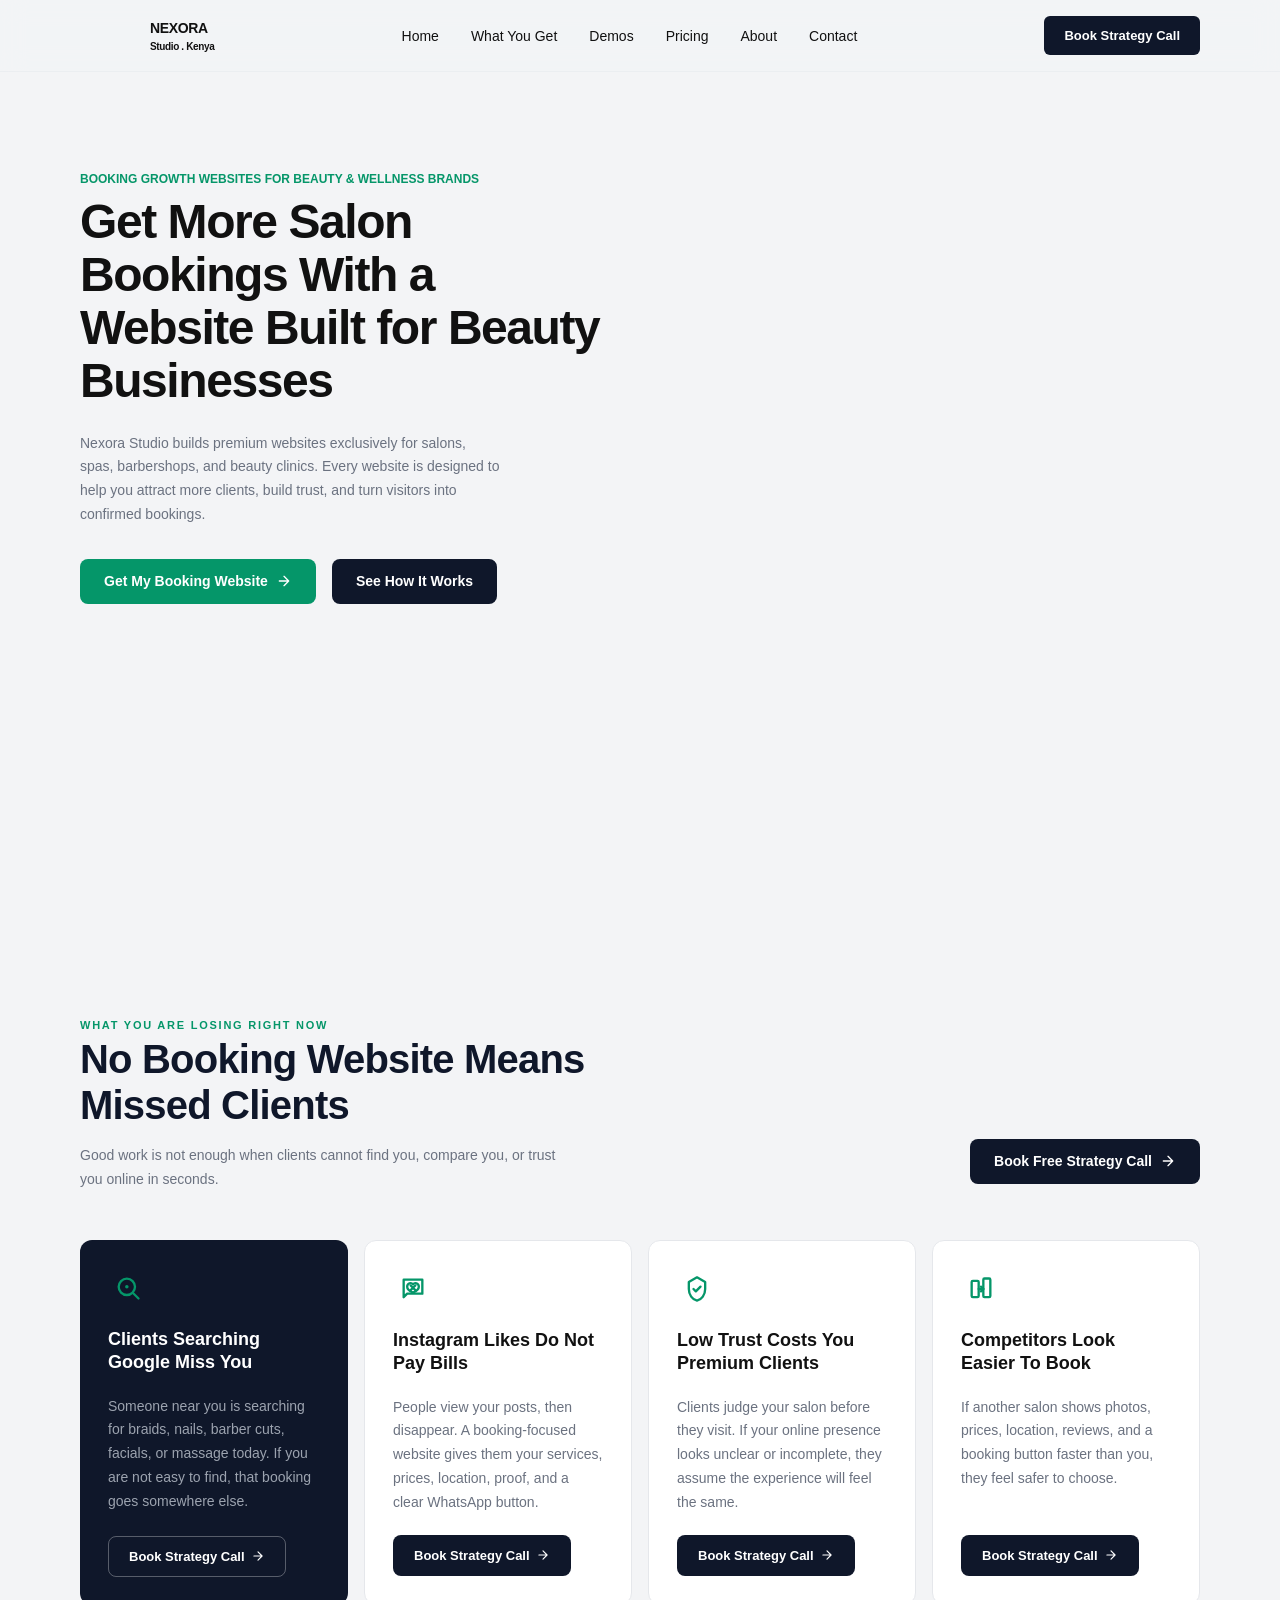
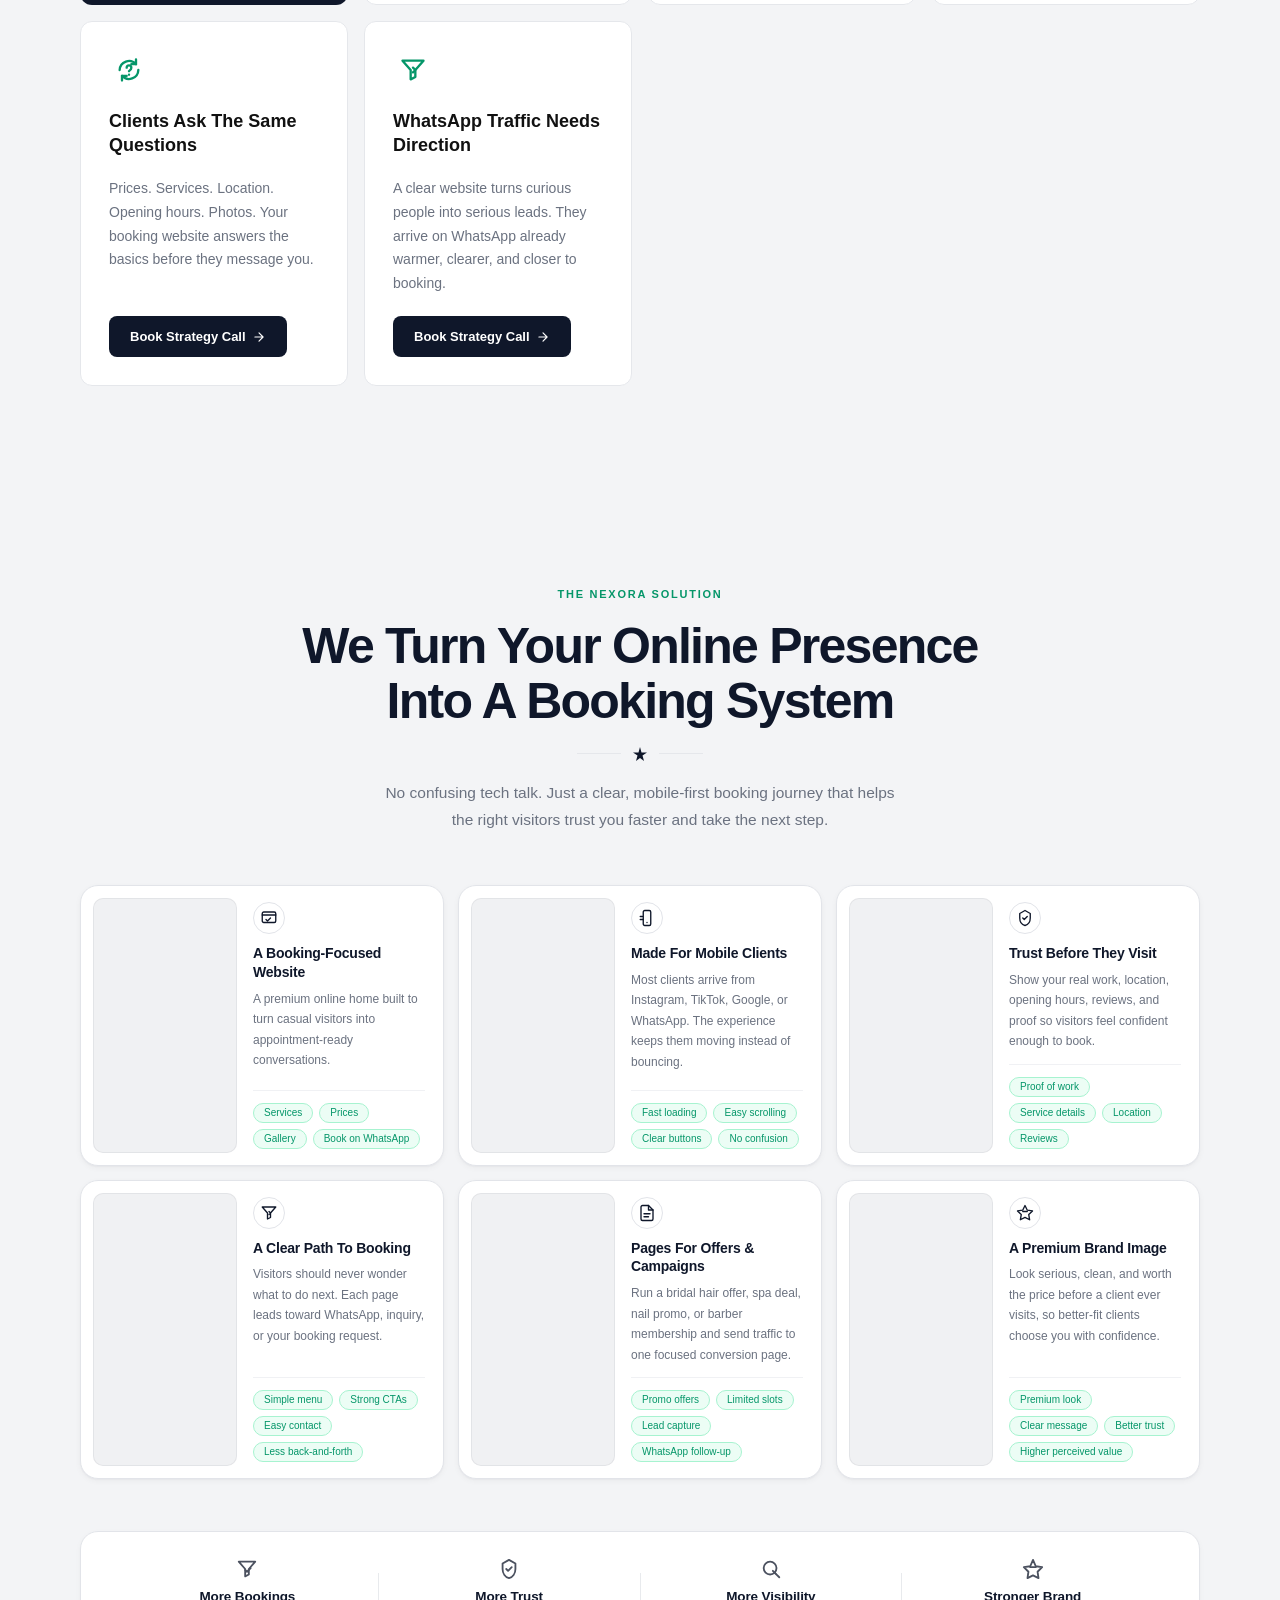
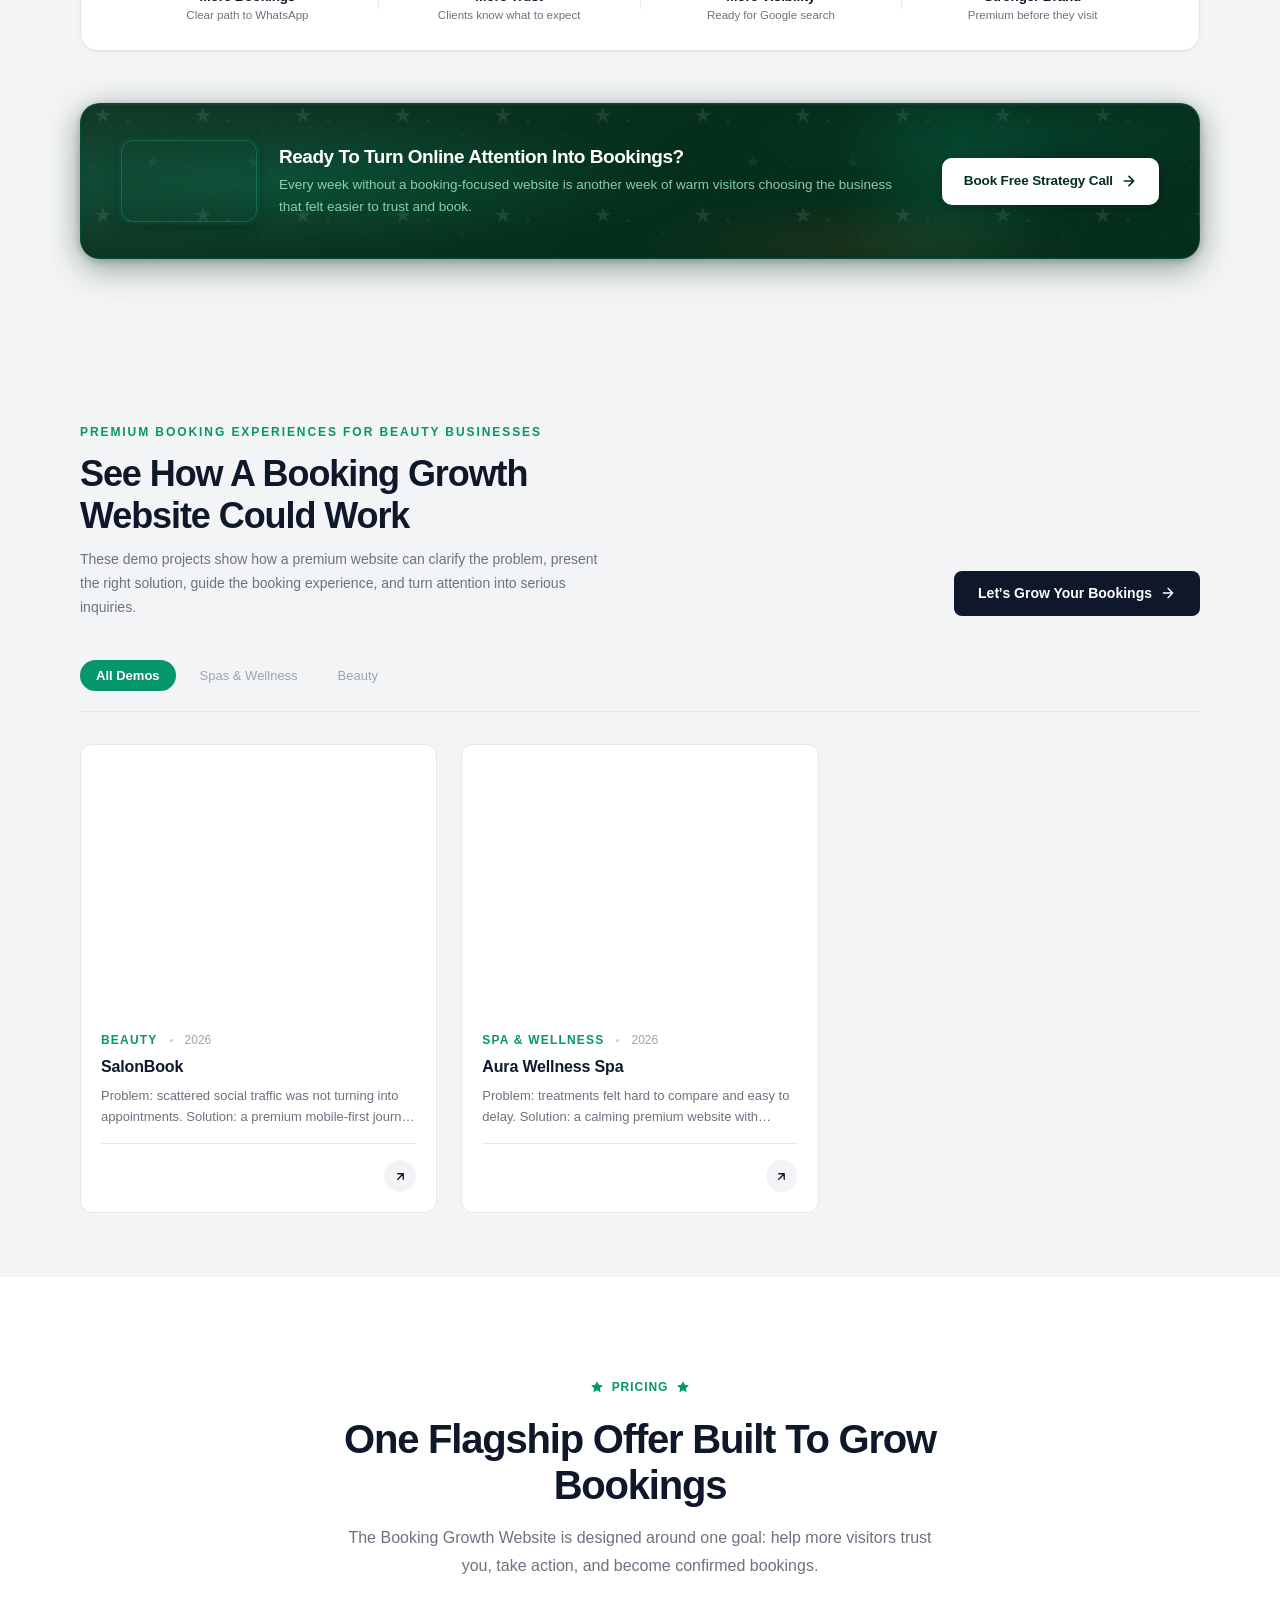
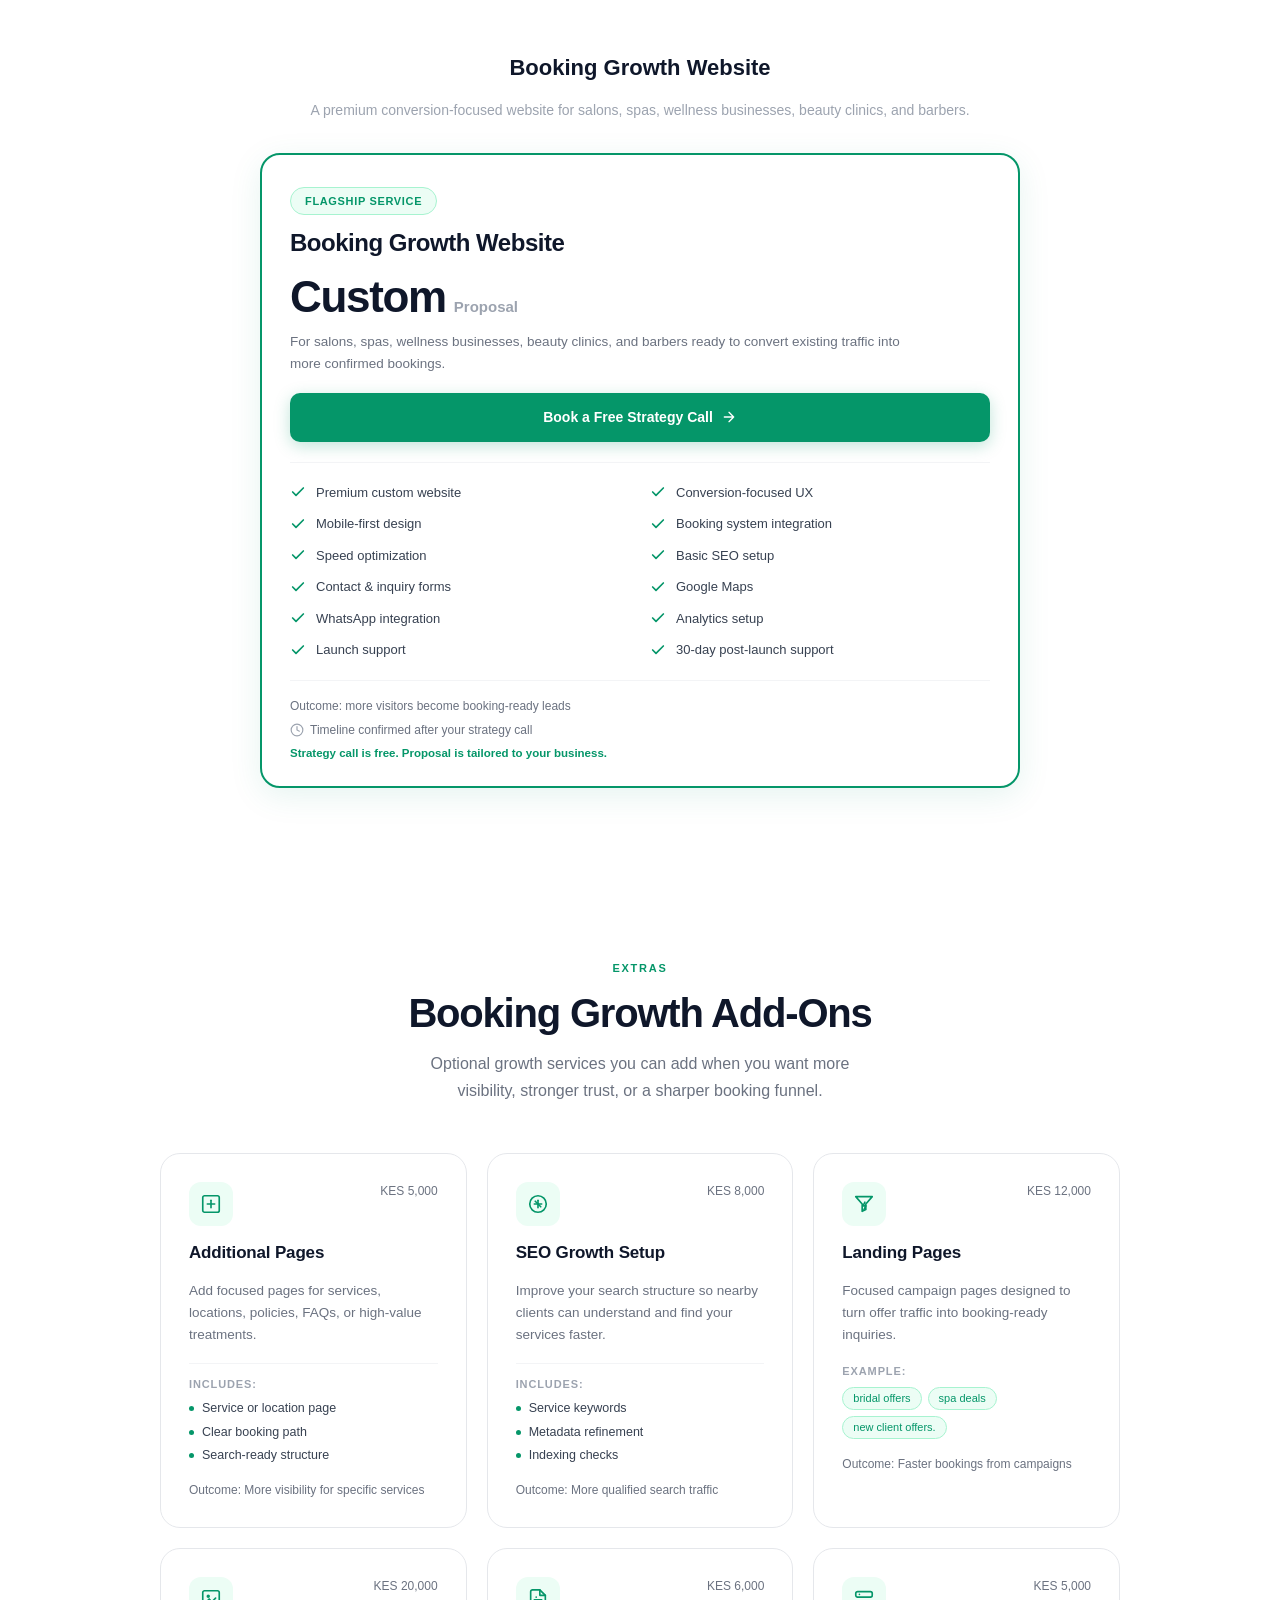
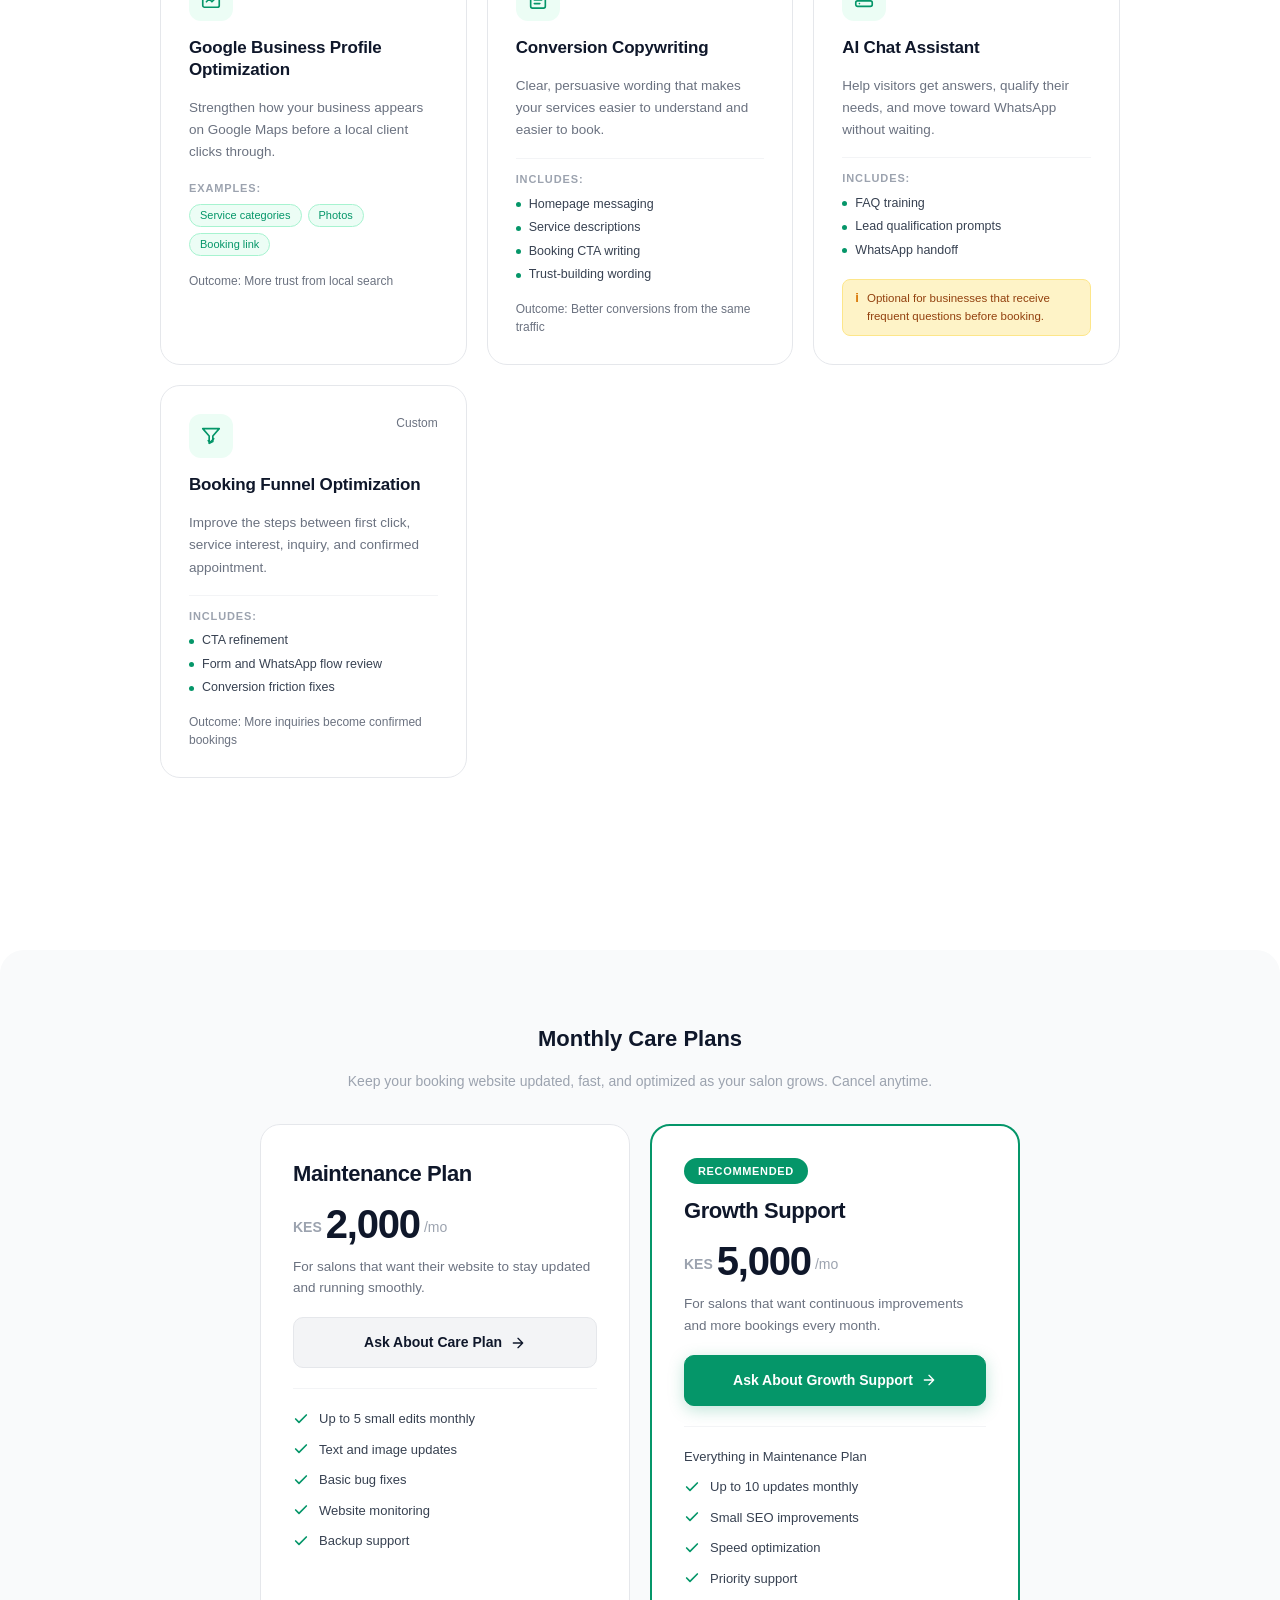
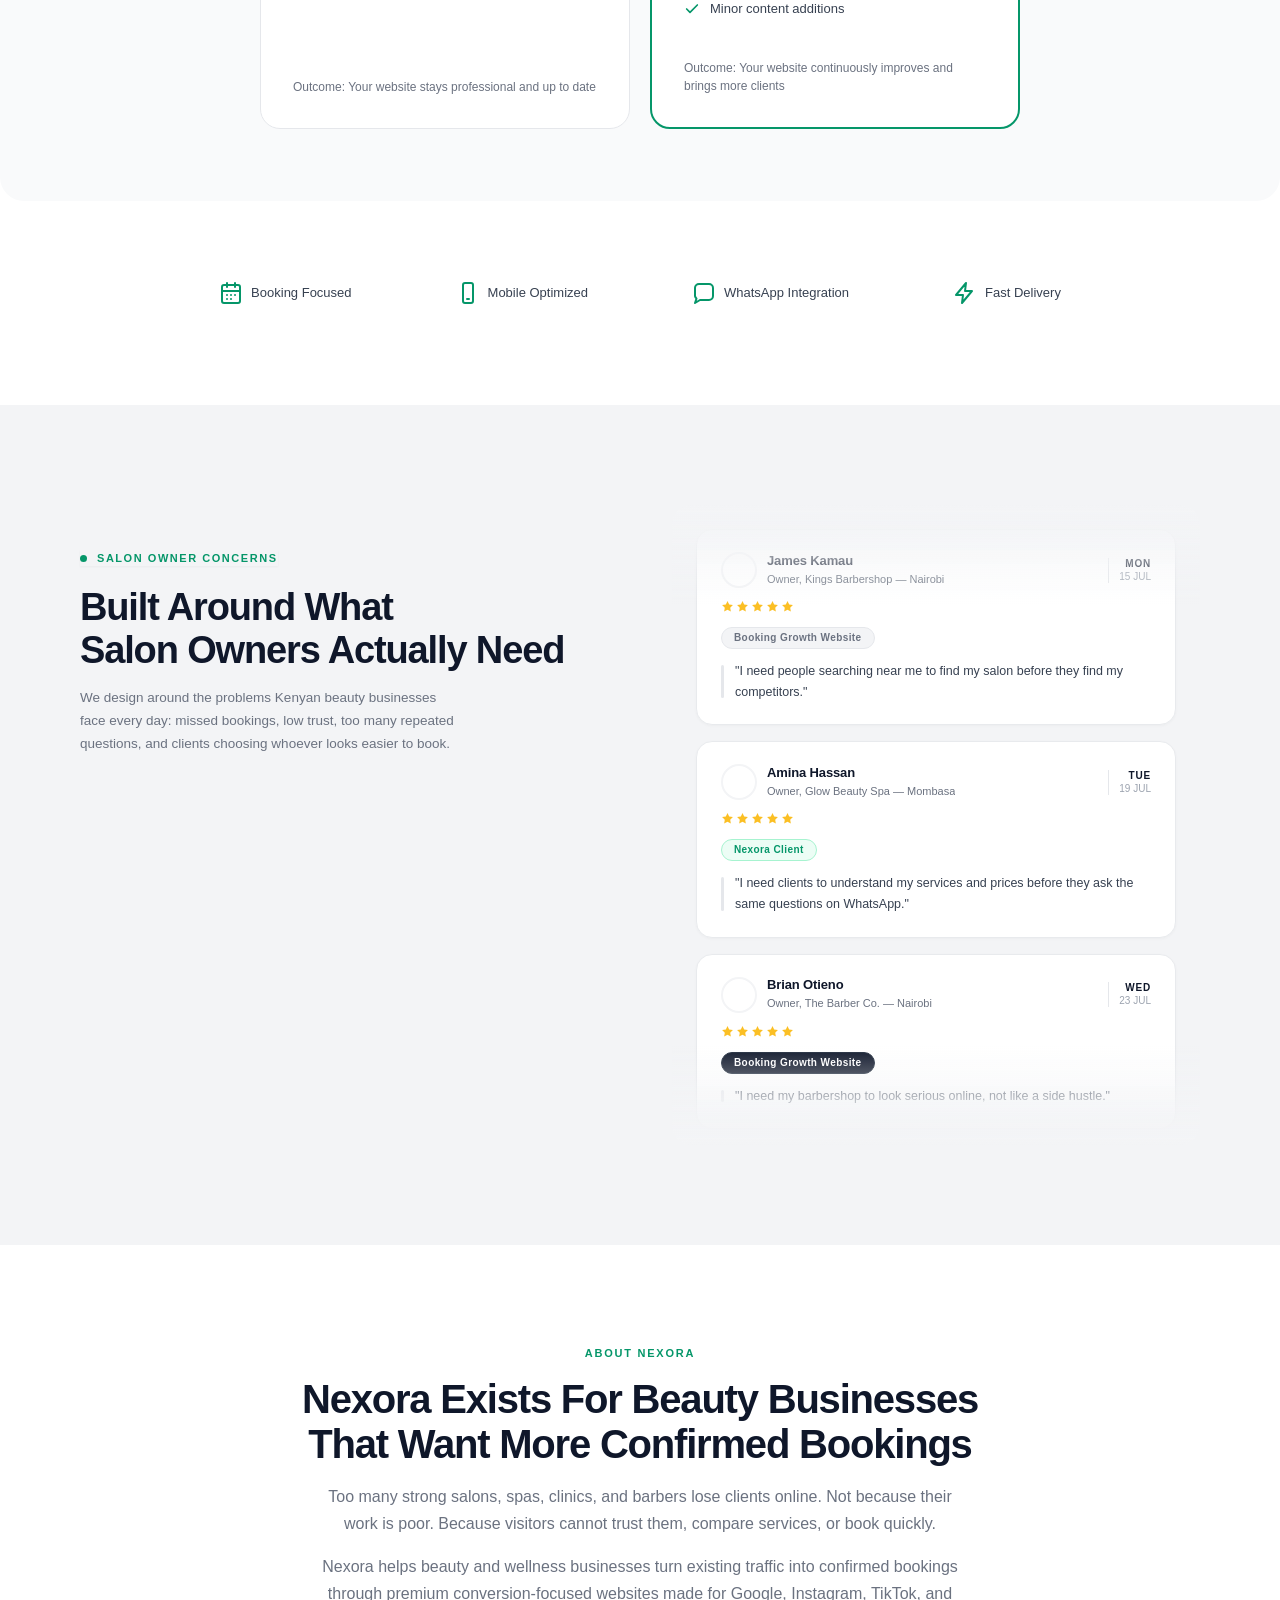
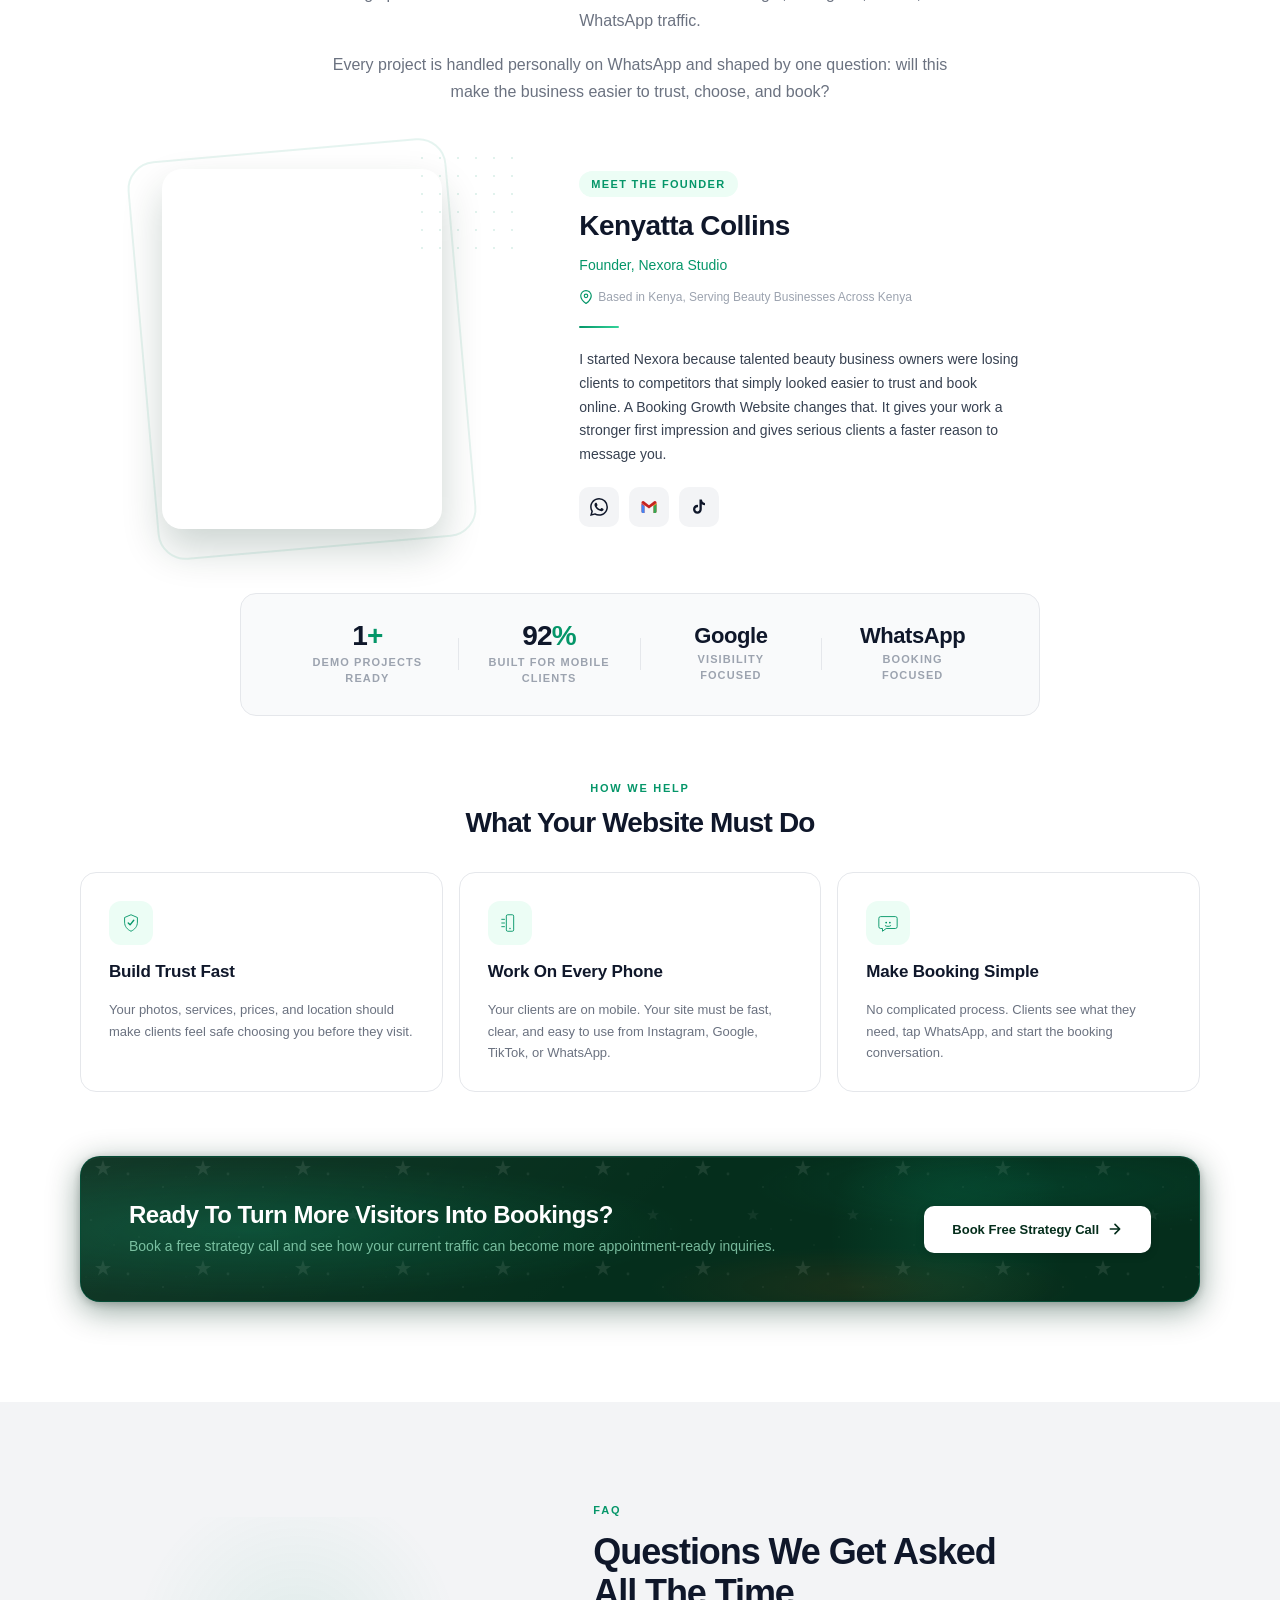
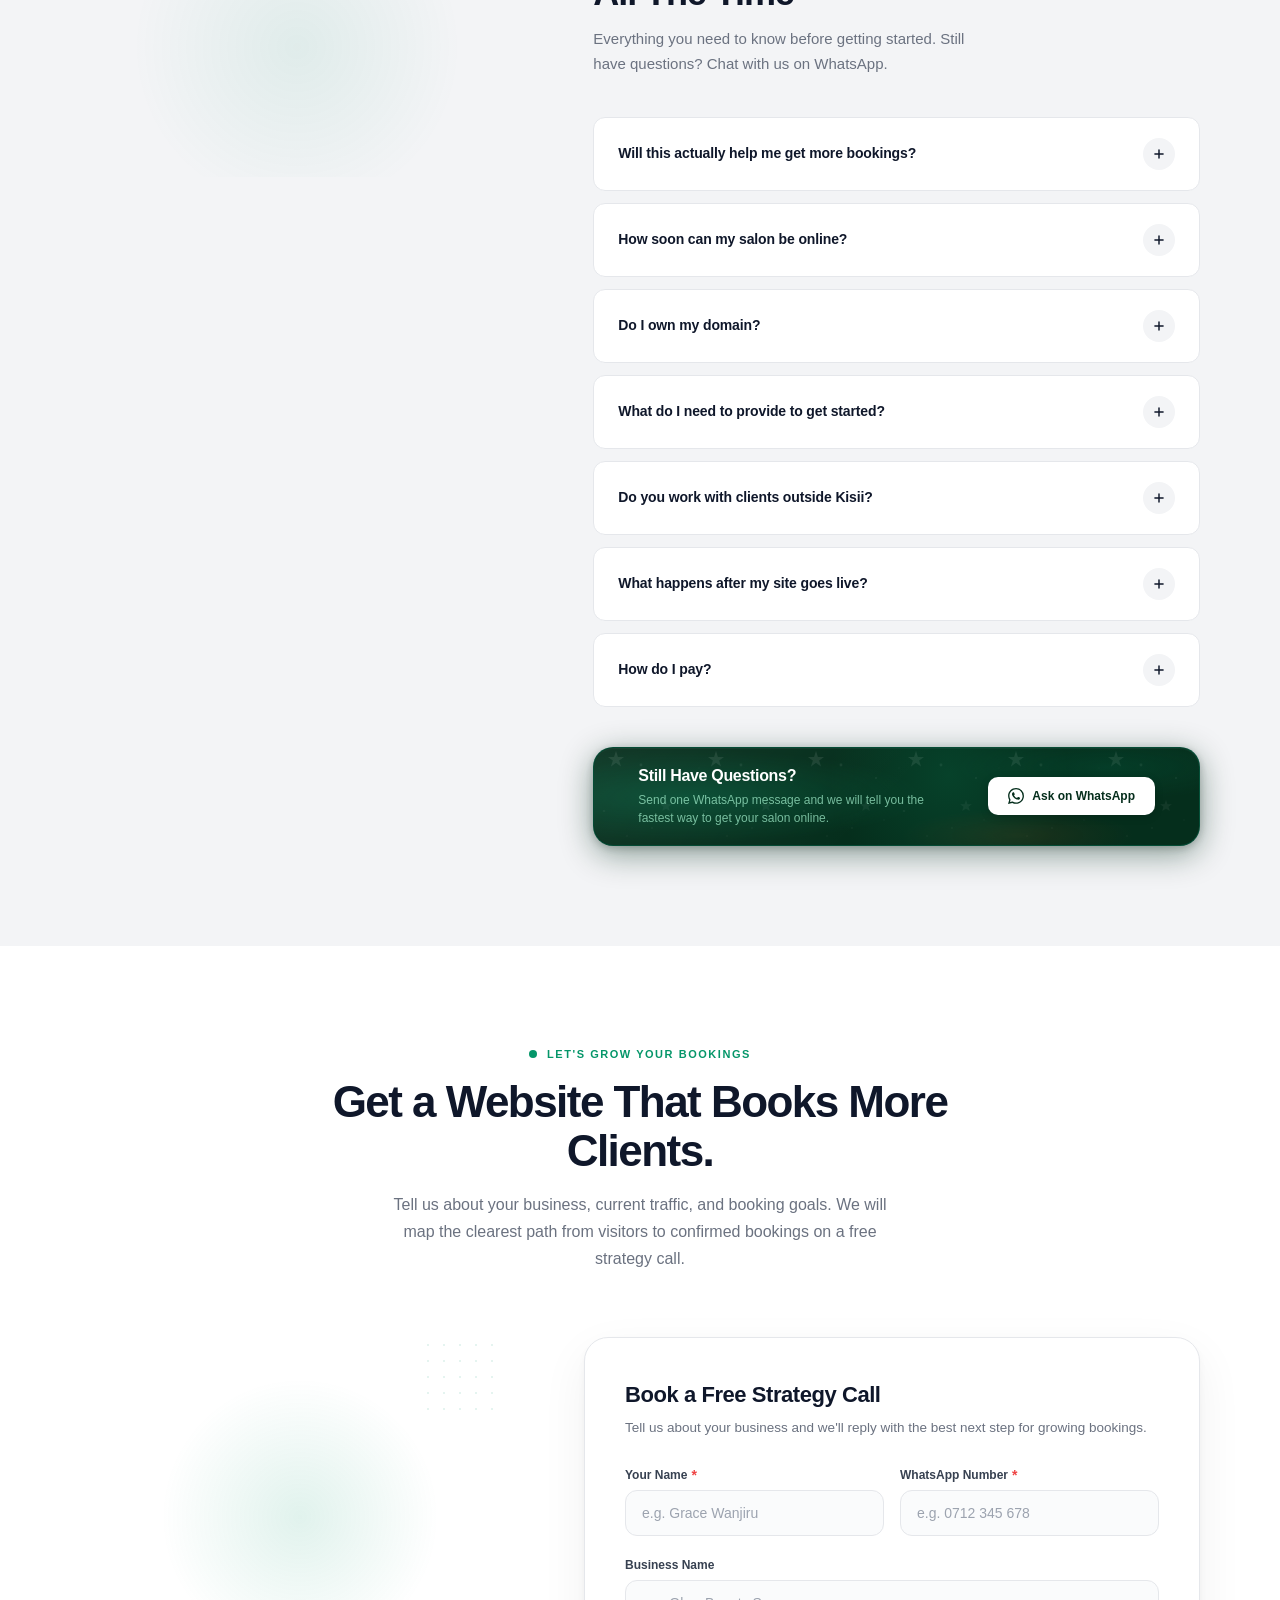
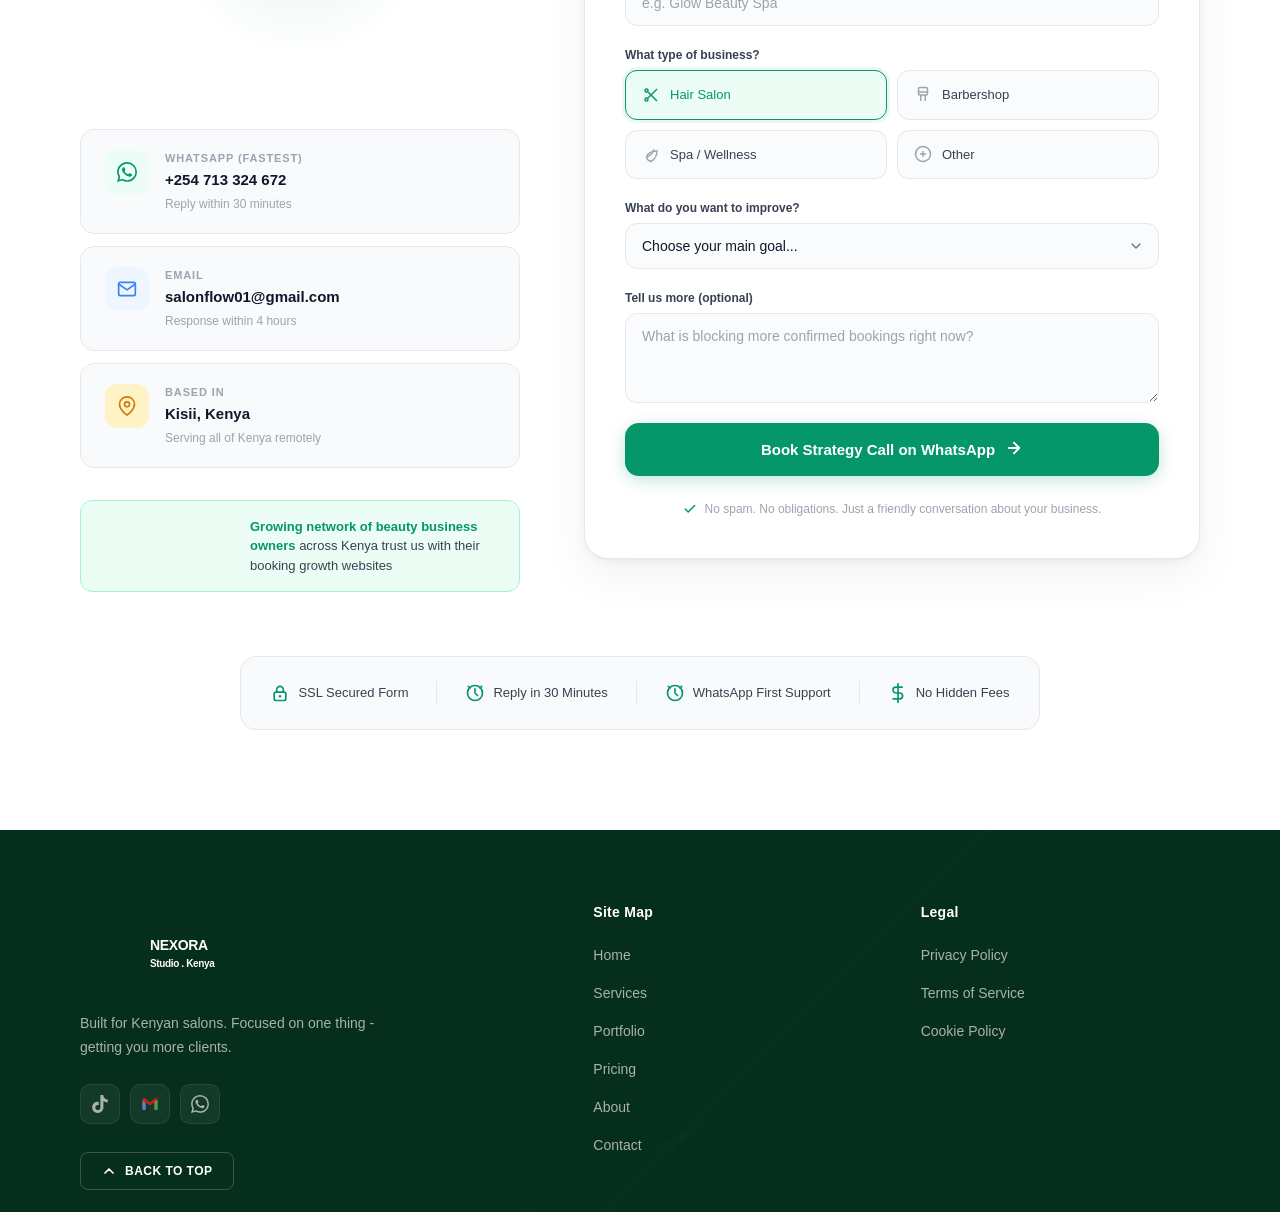
==== commit 2d86f3e8: "updated the website positioninf for hero, trust-bar" ====
--- a/index.html
+++ b/index.html
@@ -126,19 +126,19 @@
             <div class="hero-left">
                 <h3 class="hero-label">BOOKING GROWTH WEBSITES FOR BEAUTY &amp; WELLNESS BRANDS</h3>
                 <h1 class="hero-title">
-                    <span class="highlight">Turn Website Visitors Into Confirmed Bookings.</span>
+                    <span class="highlight">Get More Salon Bookings With a Website Built for Beauty Businesses</span>
                 </h1>
                 <p class="hero-desc">
-                    Nexora helps salons, spas, wellness businesses, beauty clinics, and barbers convert the traffic they already get from Google, Instagram, TikTok, and WhatsApp into clear booking action.
+                    Nexora Studio builds premium websites exclusively for salons, spas, barbershops, and beauty clinics. Every website is designed to help you attract more clients, build trust, and turn visitors into confirmed bookings.
                 </p>
                 <div class="hero-buttons">
                     <a href="https://wa.me/254713324672?text=Hi%20Nexora%2C%20I%27d%20like%20to%20book%20a%20free%20strategy%20call%20for%20a%20Booking%20Growth%20Website" class="btn-schedule" aria-label="Book a free strategy call" target="_blank" rel="noopener noreferrer">
-                        Book a Free Strategy Call
+                        Get My Booking Website
                         <svg viewBox="0 0 24 24" fill="none" stroke="currentColor" stroke-width="2" stroke-linecap="round" stroke-linejoin="round" aria-hidden="true">
                             <path d="M5 12h14M12 5l7 7-7 7"/>
                         </svg>
                     </a>
-                    <a href="#portfolio" class="btn-learnmore" aria-label="View booking website demos">See The Experience</a>
+                    <a href="#portfolio" class="btn-learnmore" aria-label="View booking website demos">See How It Works</a>
                 </div>
                 <div class="client-logos">
                     <span class="trusted-label">Designed for growing salons, barbershops, spas, wellness brands, and beauty clinics in Kenya</span>
@@ -1192,34 +1192,45 @@
             <!-- Trust Bar -->
             <div class="pricing-trust">
                 <div class="trust-item">
-                    <svg width="20" height="20" viewBox="0 0 24 24" fill="none" stroke="#059669" stroke-width="2" stroke-linecap="round" stroke-linejoin="round"><path d="M12 22s8-4 8-10V5l-8-3-8 3v7c0 6 8 10 8 10z"/>
-                    </svg>
-                    <span>Secure Website</span>
+                    <svg xmlns="http://www.w3.org/2000/svg" width="24" height="24"
+                    fill="none" viewBox="0 0 24 24" stroke="currentColor" stroke-width="2"
+                    stroke-linecap="round" stroke-linejoin="round">
+                        <path d="M8 2v4"/>
+                        <path d="M16 2v4"/>
+                        <rect x="3" y="4" width="18" height="18" rx="2"/>
+                        <path d="M3 10h18"/>
+                        <path d="M8 14h.01"/>
+                        <path d="M12 14h.01"/>
+                        <path d="M16 14h.01"/>
+                        <path d="M8 18h.01"/>
+                        <path d="M12 18h.01"/>
+                    </svg>
+                    <span>Booking Focused</span>
                 </div>
                 <div class="trust-item">
-                    <svg width="20" height="20" viewBox="0 0 24 24" fill="none" stroke="#059669" stroke-width="2"           stroke-linecap="round" stroke-linejoin="round">
-                        <circle cx="12" cy="12" r="10"/>
-                        <path d="M2 12h20"/>
-                        <path d="M12 2a15 15 0 0 1 0 20"/>
-                        <path d="M12 2a15 15 0 0 0 0 20"/>
-                    </svg>
-                    <span>You Own Your Domain</span>
+                    <svg xmlns="http://www.w3.org/2000/svg" width="24" height="24"
+                    fill="none" viewBox="0 0 24 24" stroke="currentColor" stroke-width="2"
+                    stroke-linecap="round" stroke-linejoin="round">
+                        <rect x="7" y="2" width="10" height="20" rx="2"/>
+                        <path d="M11 18h2"/>
+                    </svg>
+                    <span>Mobile Optimized</span>
                 </div>
                 <div class="trust-item">
-                    <svg width="20" height="20" viewBox="0 0 24 24" fill="none" stroke="#059669" stroke-width="2" stroke-linecap="round" stroke-linejoin="round">
-                        <path d="M12 1v22"/>
-                        <path d="M17 5H9.5a3.5 3.5 0 0 0 0 7H14a3.5 3.5 0 0 1 0 7H6"/>
-                    </svg>
-                    <span>No Hidden Fees</span>
+                    <svg xmlns="http://www.w3.org/2000/svg" width="24" height="24"
+                    fill="none" viewBox="0 0 24 24" stroke="currentColor" stroke-width="2"
+                    stroke-linecap="round" stroke-linejoin="round">
+                        <path d="M21 15a4 4 0 0 1-4 4H8l-5 3 1.5-4.5A4 4 0 0 1 3 15V7a4 4 0 0 1 4-4h10a4 4 0 0 1 4 4z"/>
+                    </svg>
+                    <span>WhatsApp Integration</span>
                 </div>
                 <div class="trust-item">
-                    <svg width="20" height="20" viewBox="0 0 24 24" fill="none" stroke="#059669" stroke-width="2" stroke-linecap="round" stroke-linejoin="round">
-                        <path d="M21 11.5a8.5 8.5 0 0 1-13.3 7L3 21l2.6-4.7A8.5 8.5 0 1 1 21 11.5z"/>
-                        <path d="M9 10h.01"/>
-                        <path d="M15 10h.01"/>
-                        <path d="M9.5 14c1.5 1 3.5 1 5 0"/>
-                    </svg>
-                    <span>WhatsApp Support</span>
+                    <svg xmlns="http://www.w3.org/2000/svg" width="24" height="24"
+                    fill="none" viewBox="0 0 24 24" stroke="currentColor" stroke-width="2"
+                    stroke-linecap="round" stroke-linejoin="round">
+                        <path d="M13 2L3 14h7l-1 8 10-12h-7z"/>
+                    </svg>
+                    <span>Fast Delivery</span>
                 </div>
             </div>
 
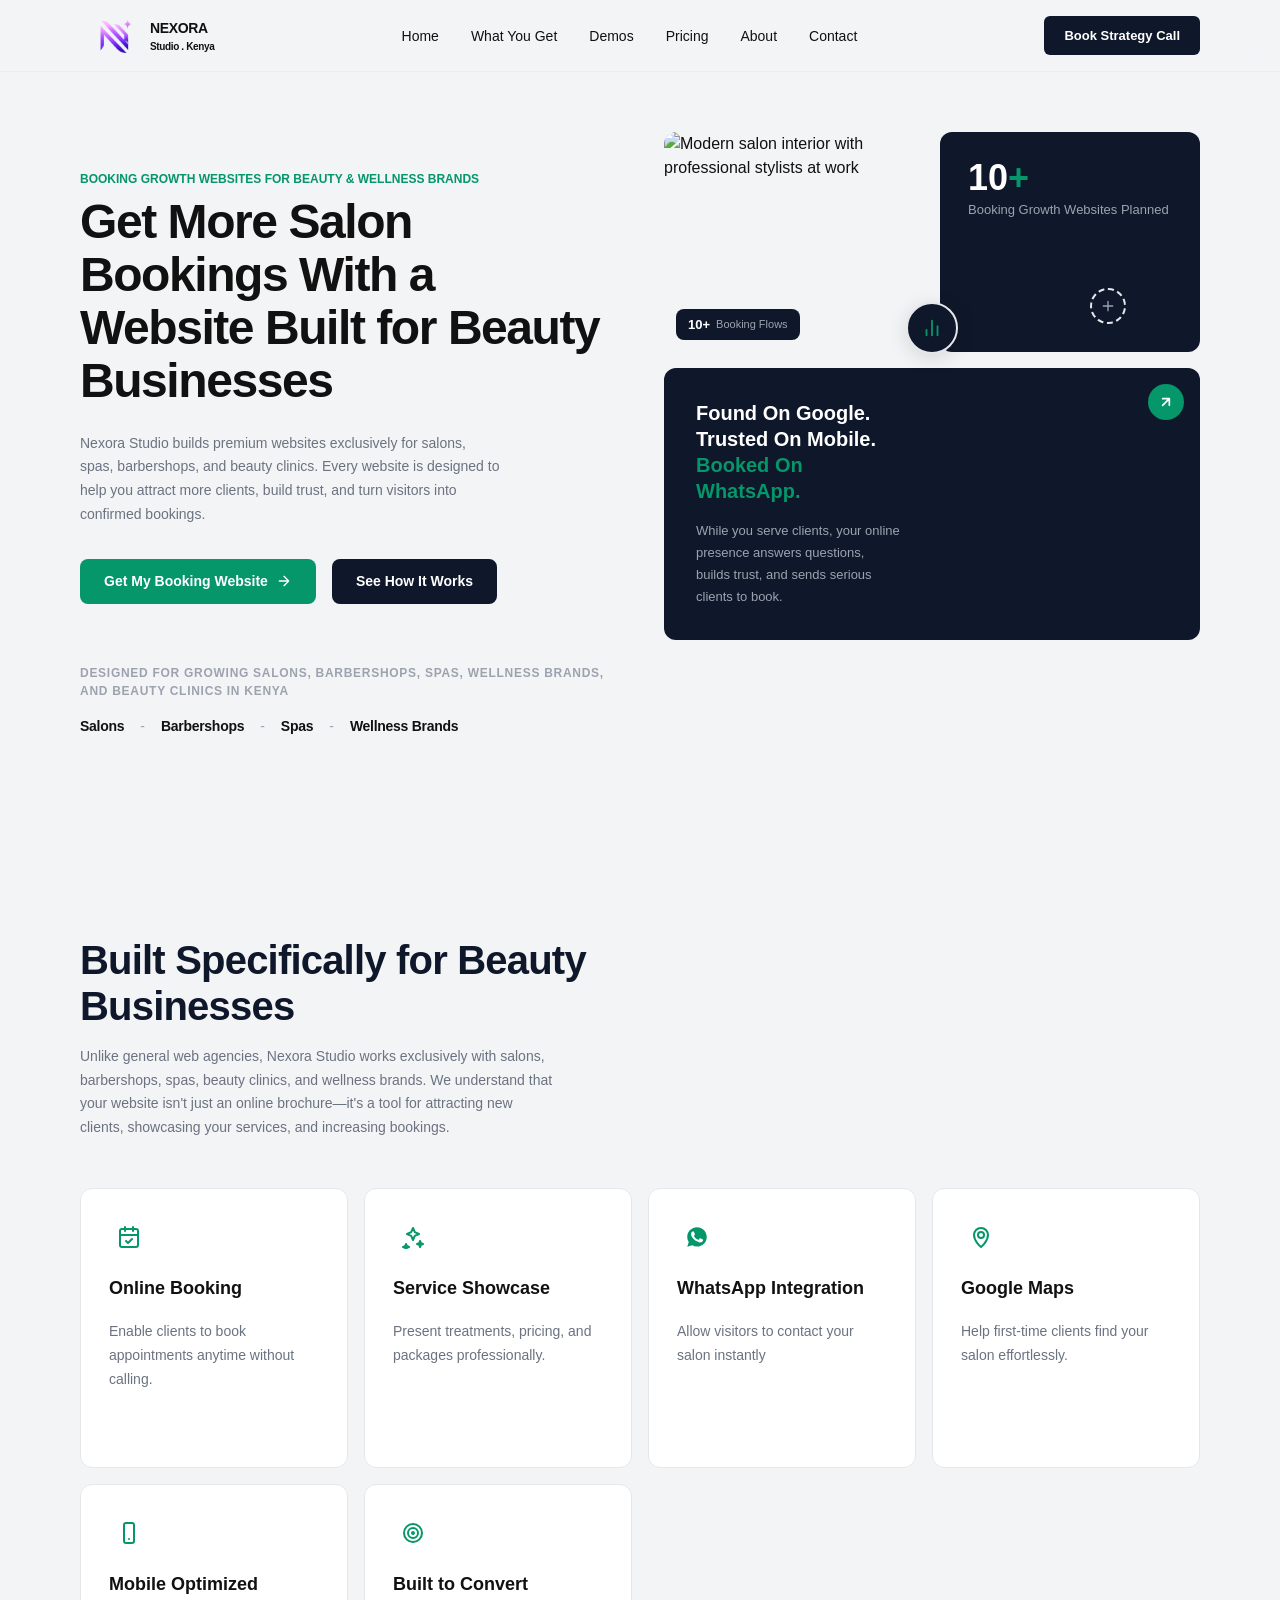
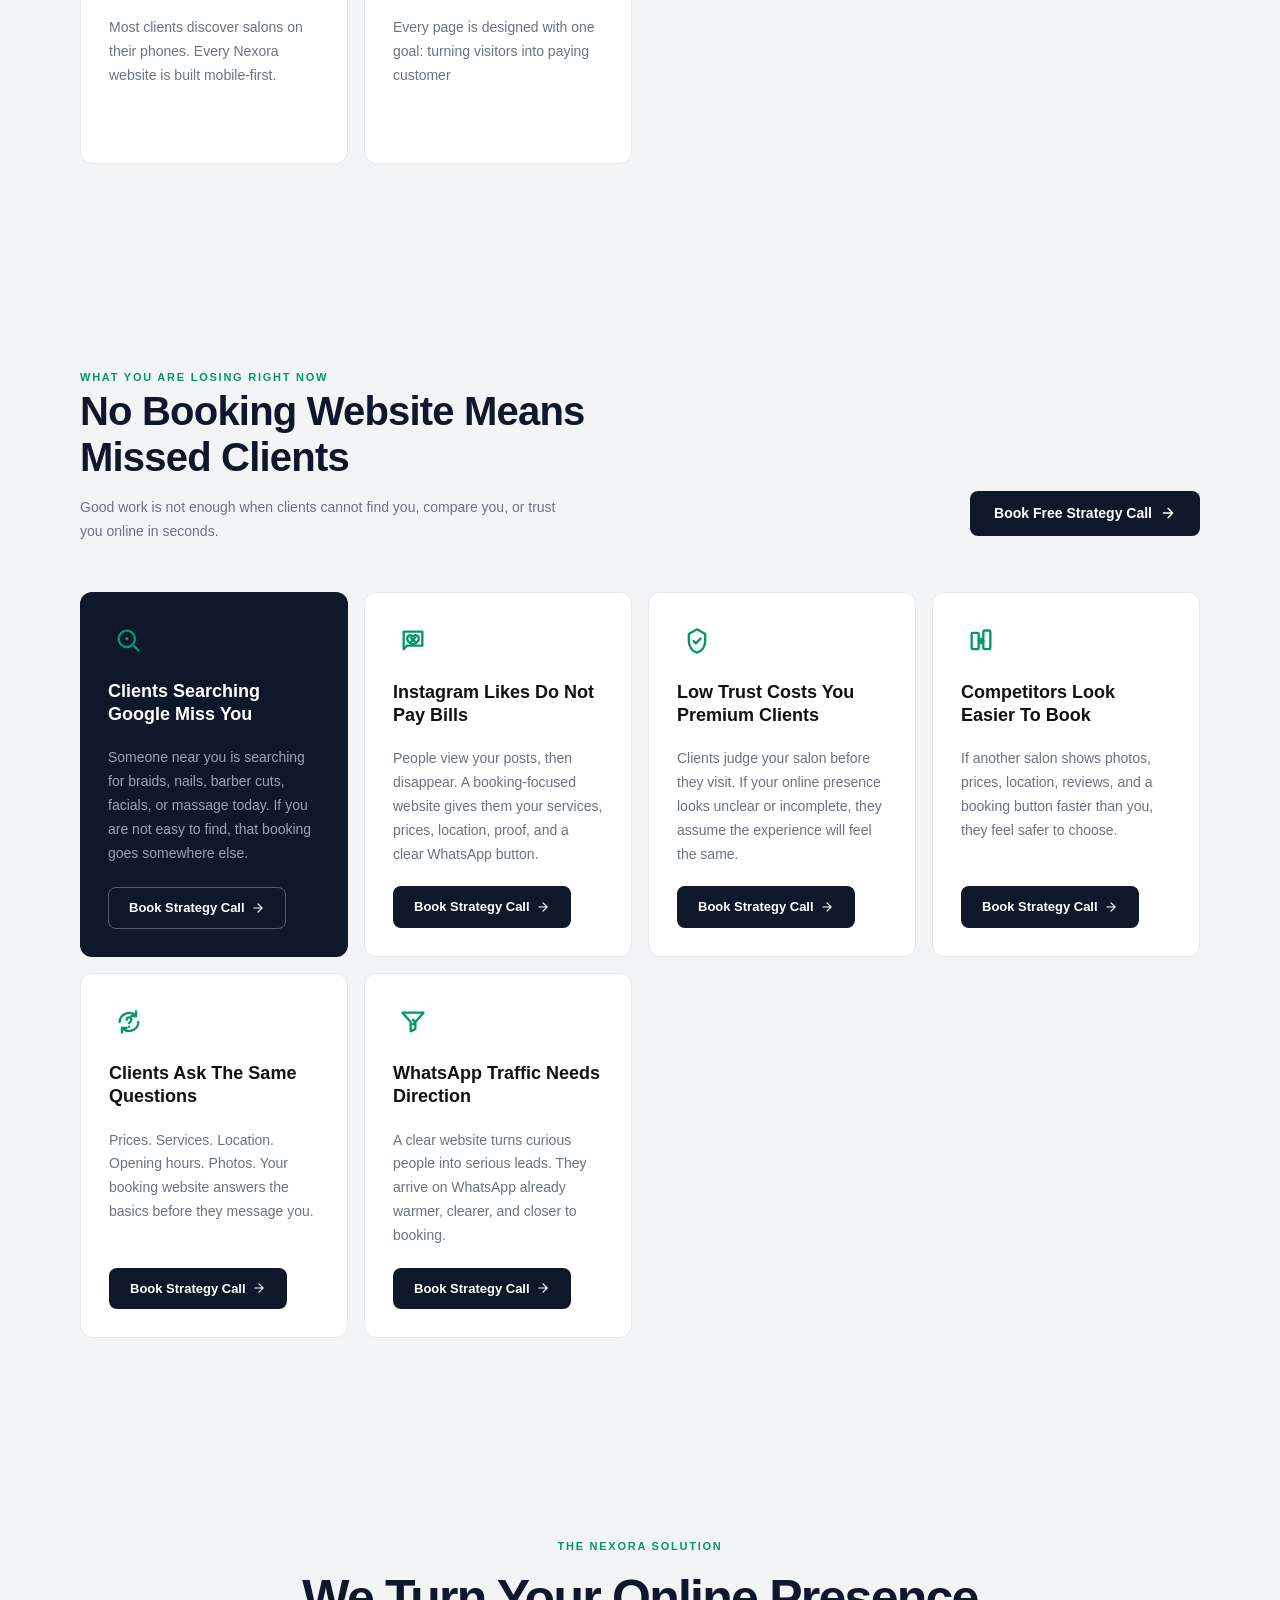
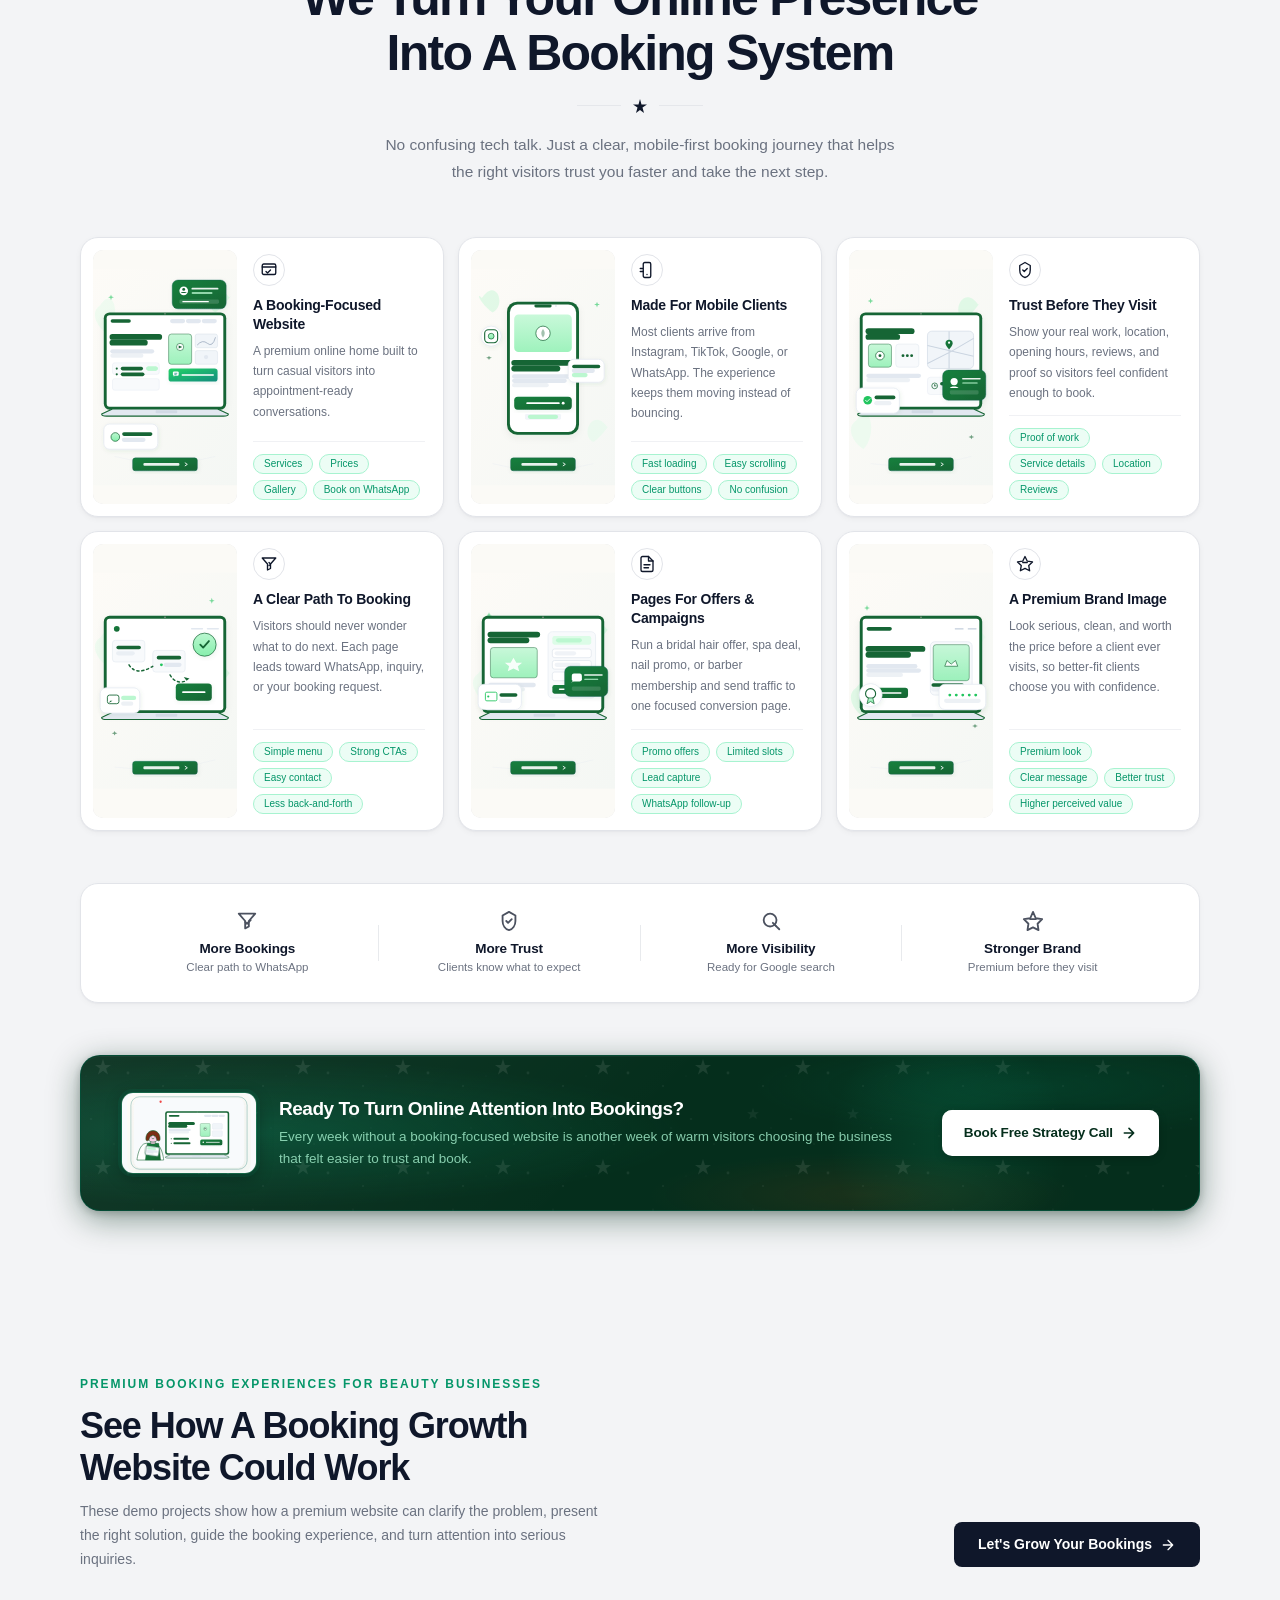
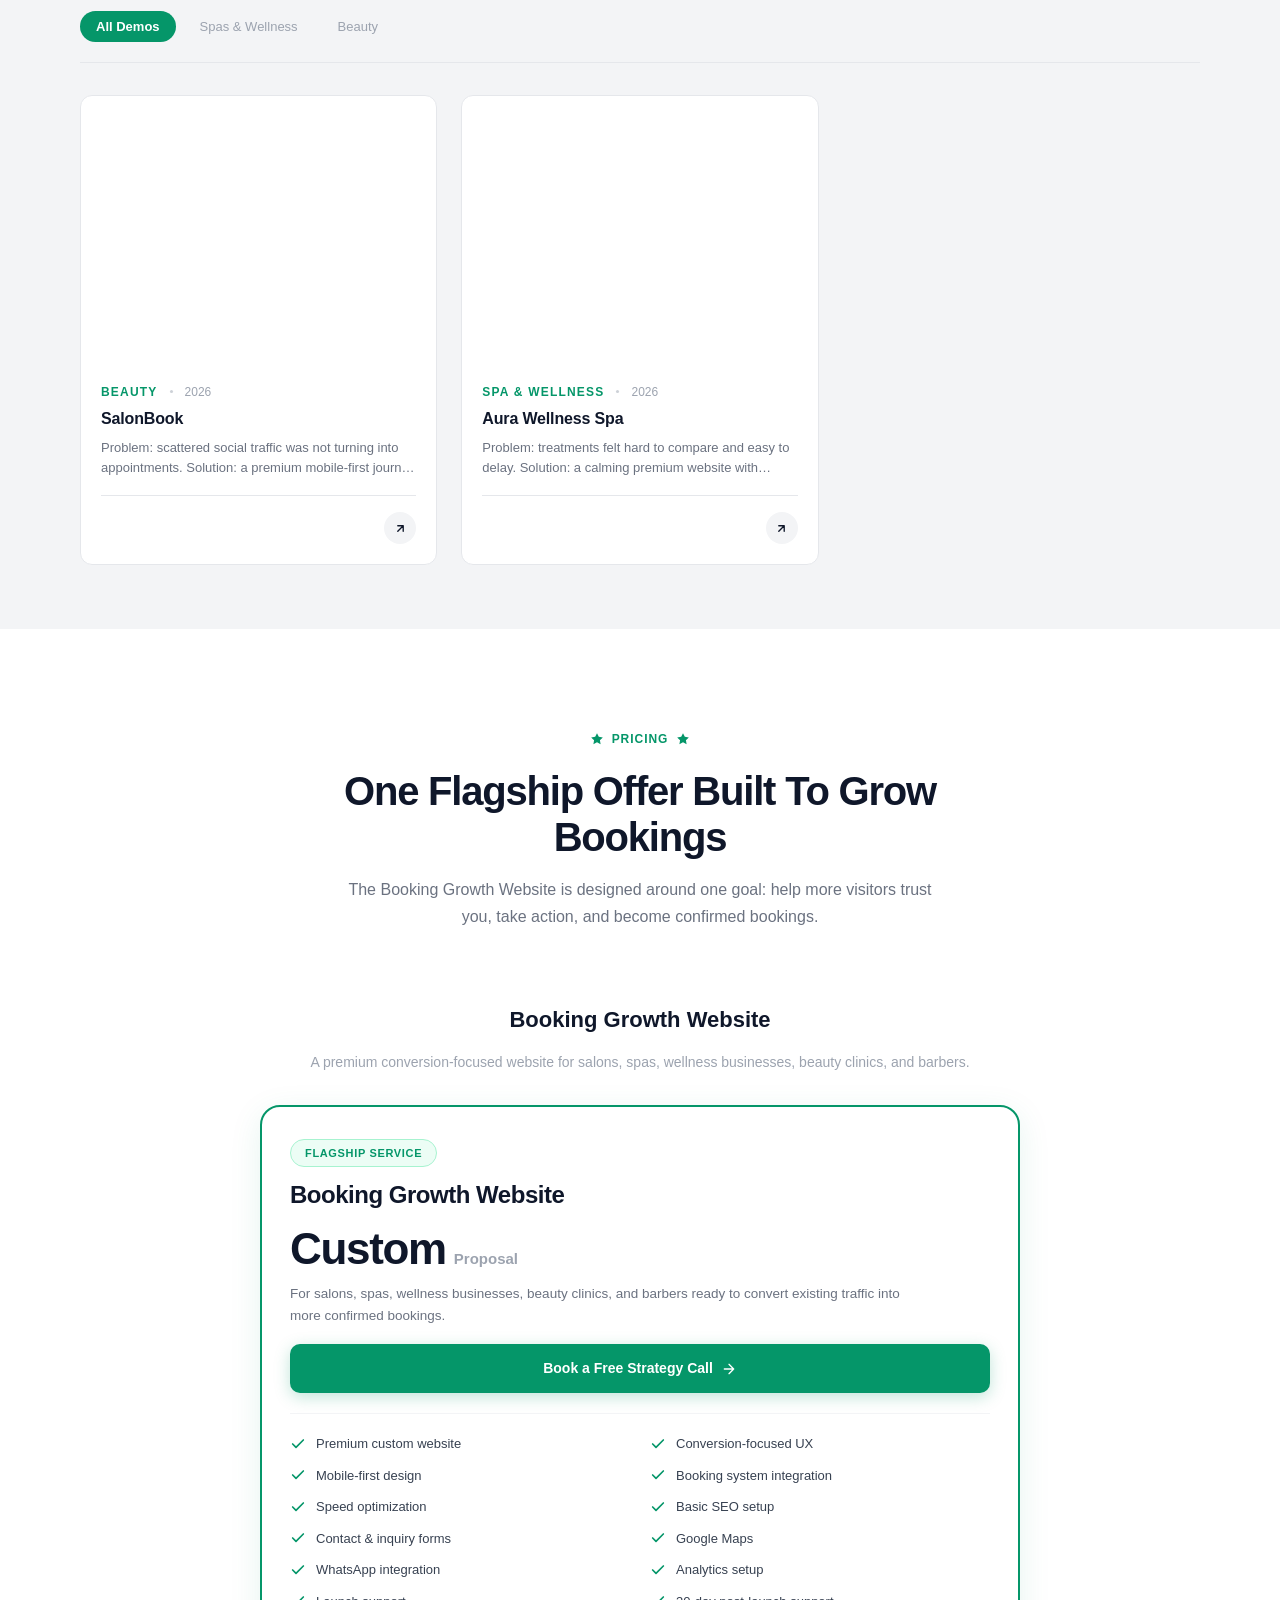
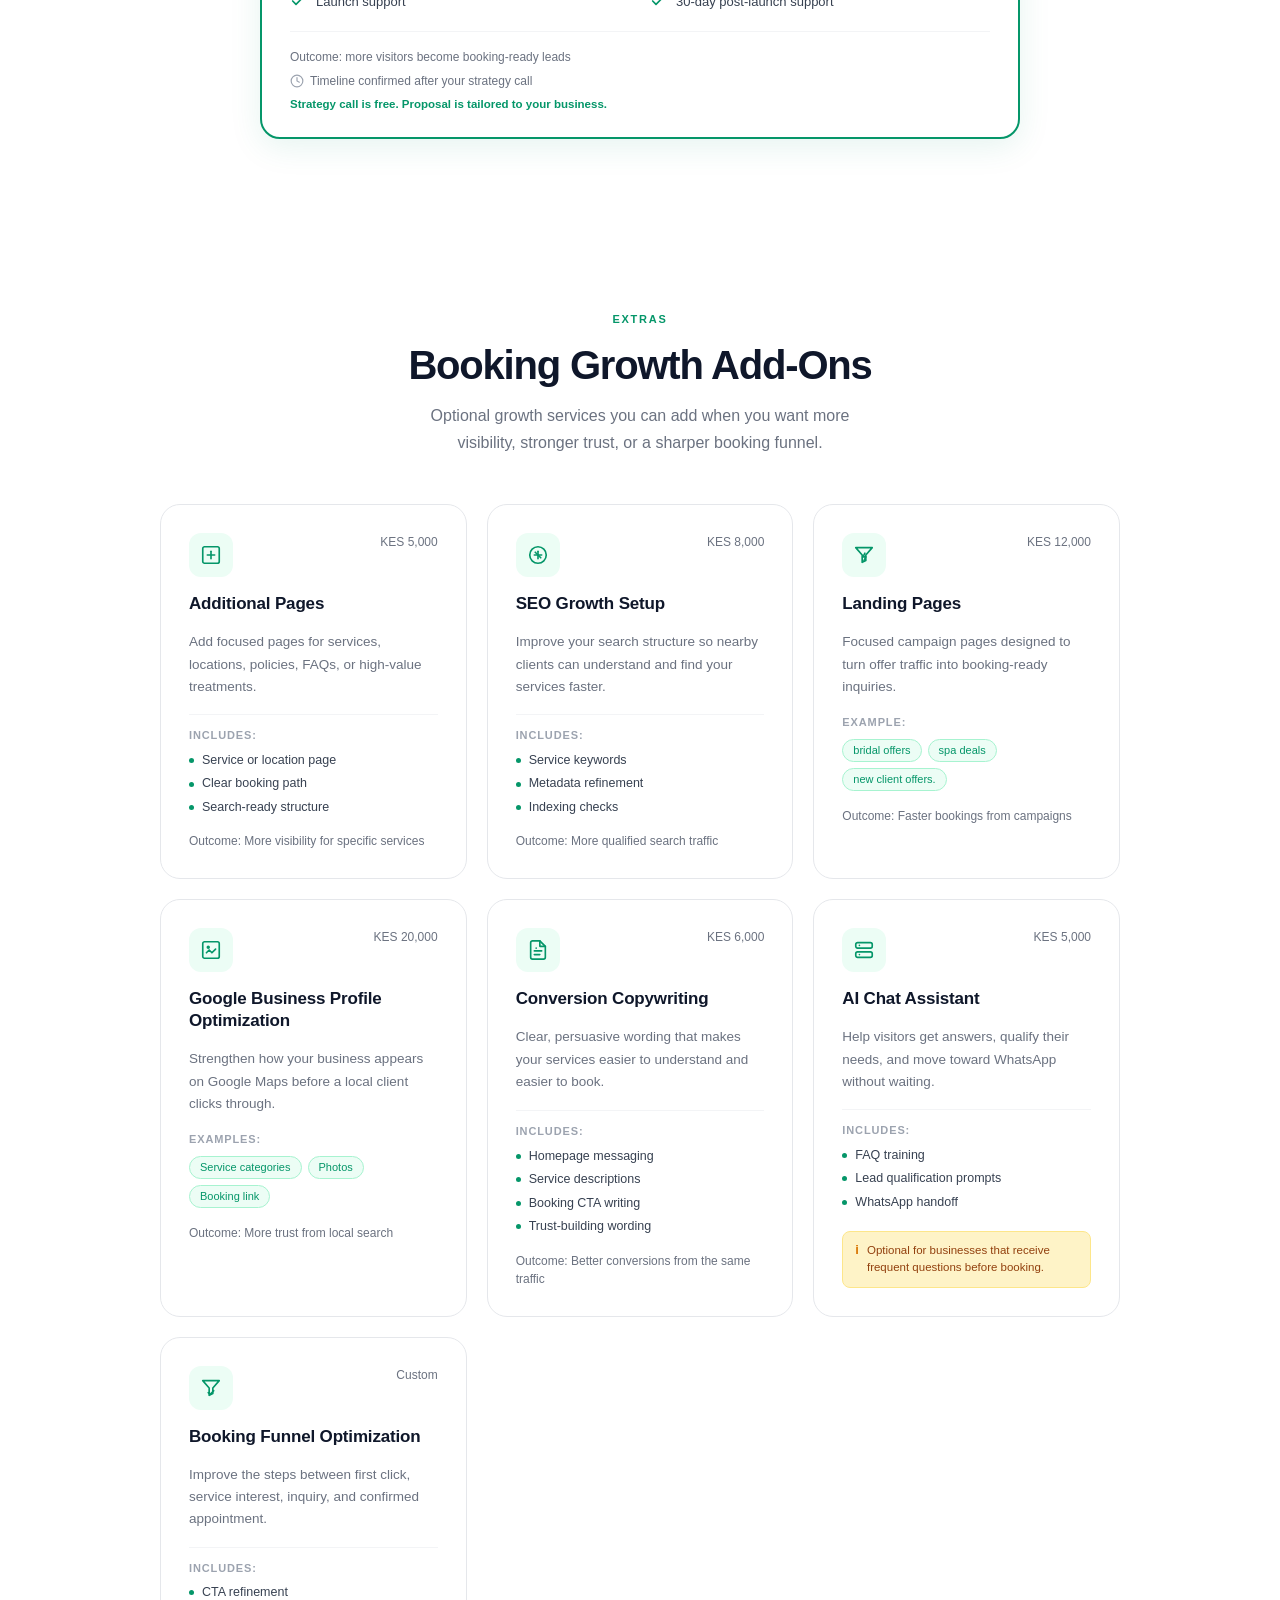
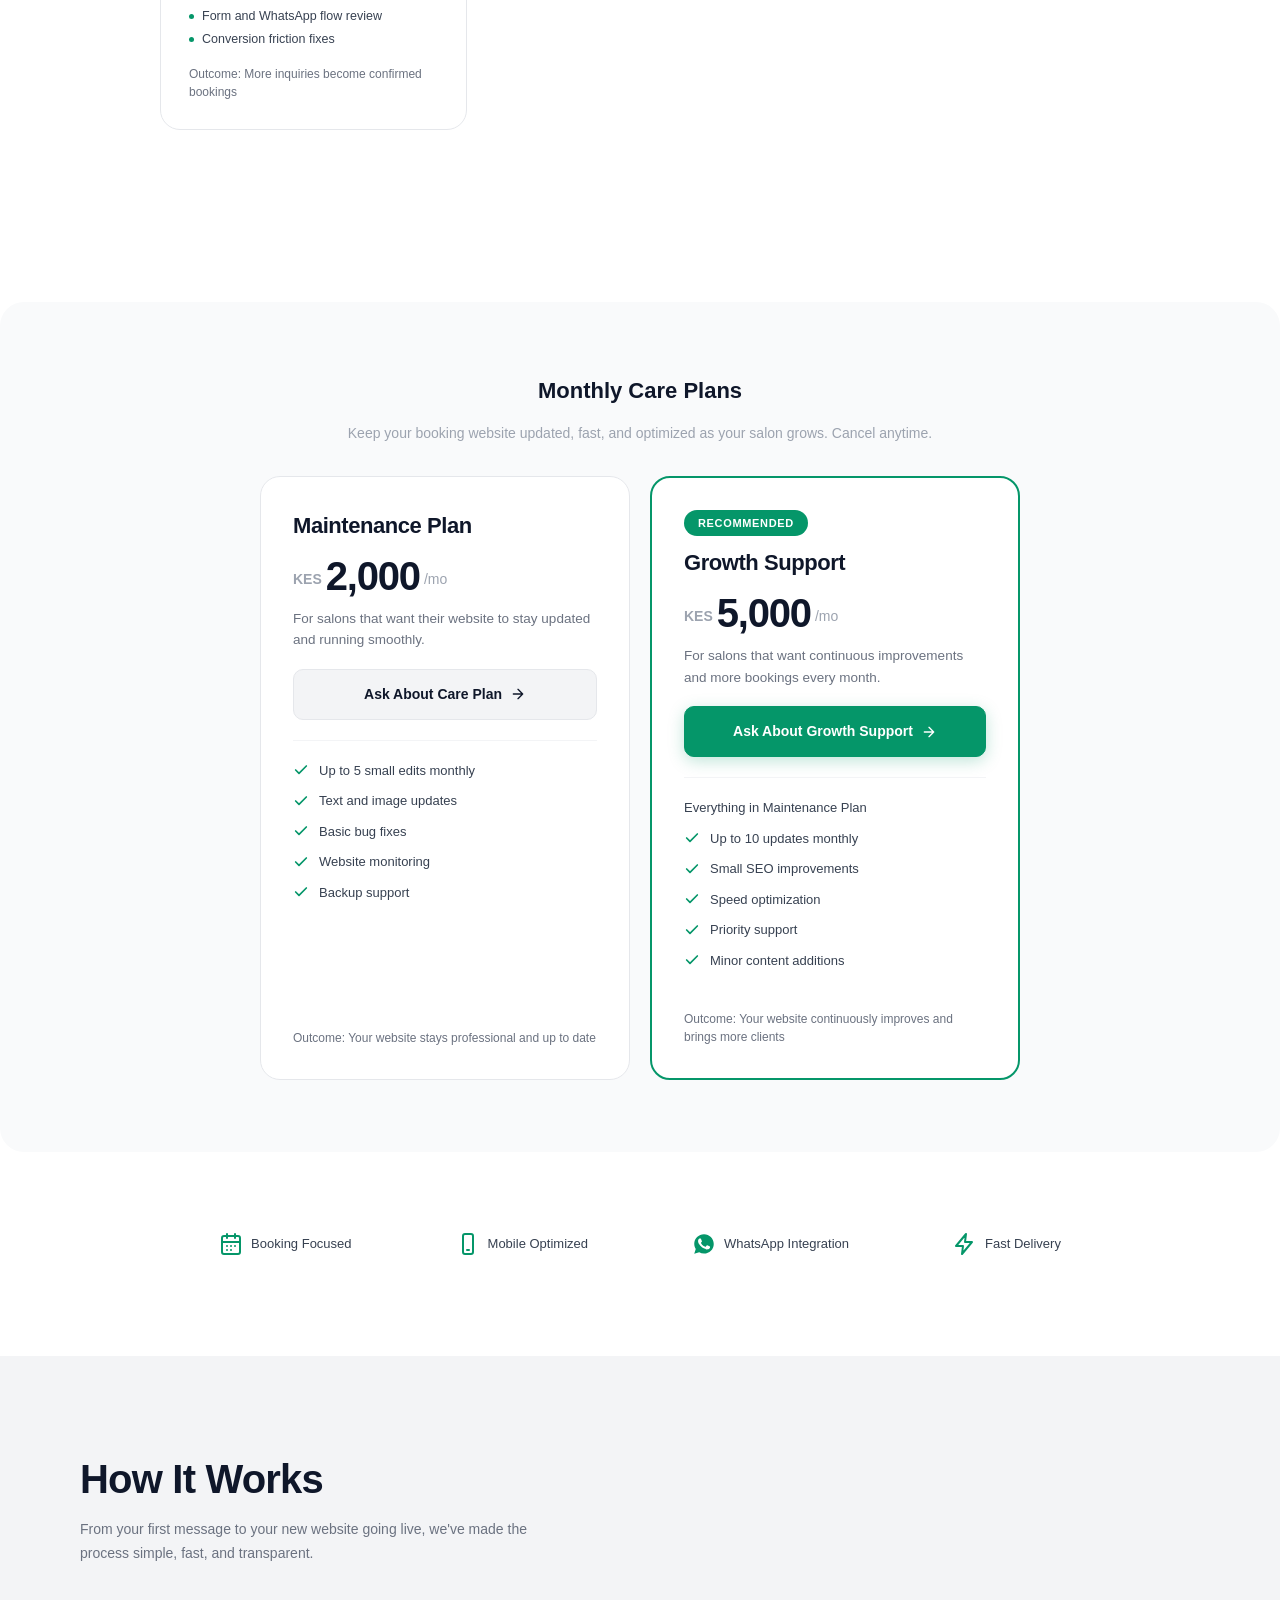
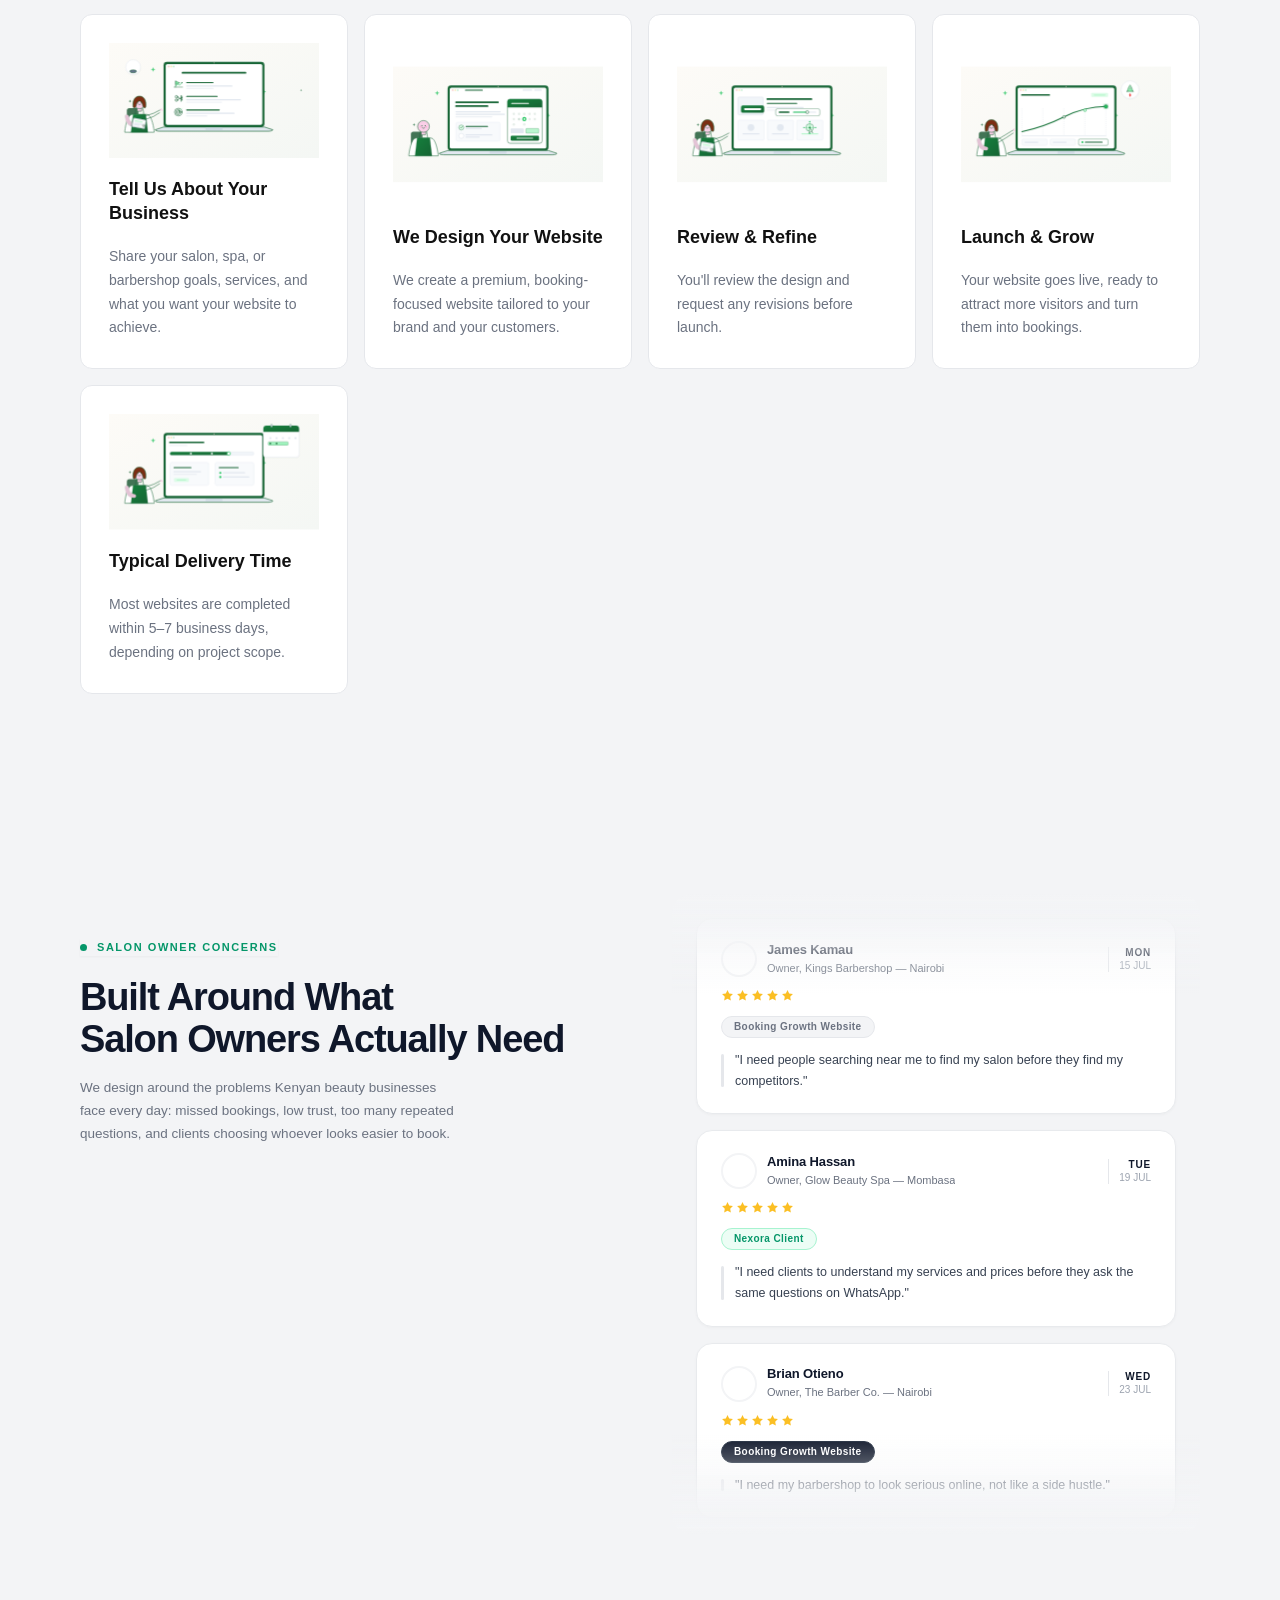
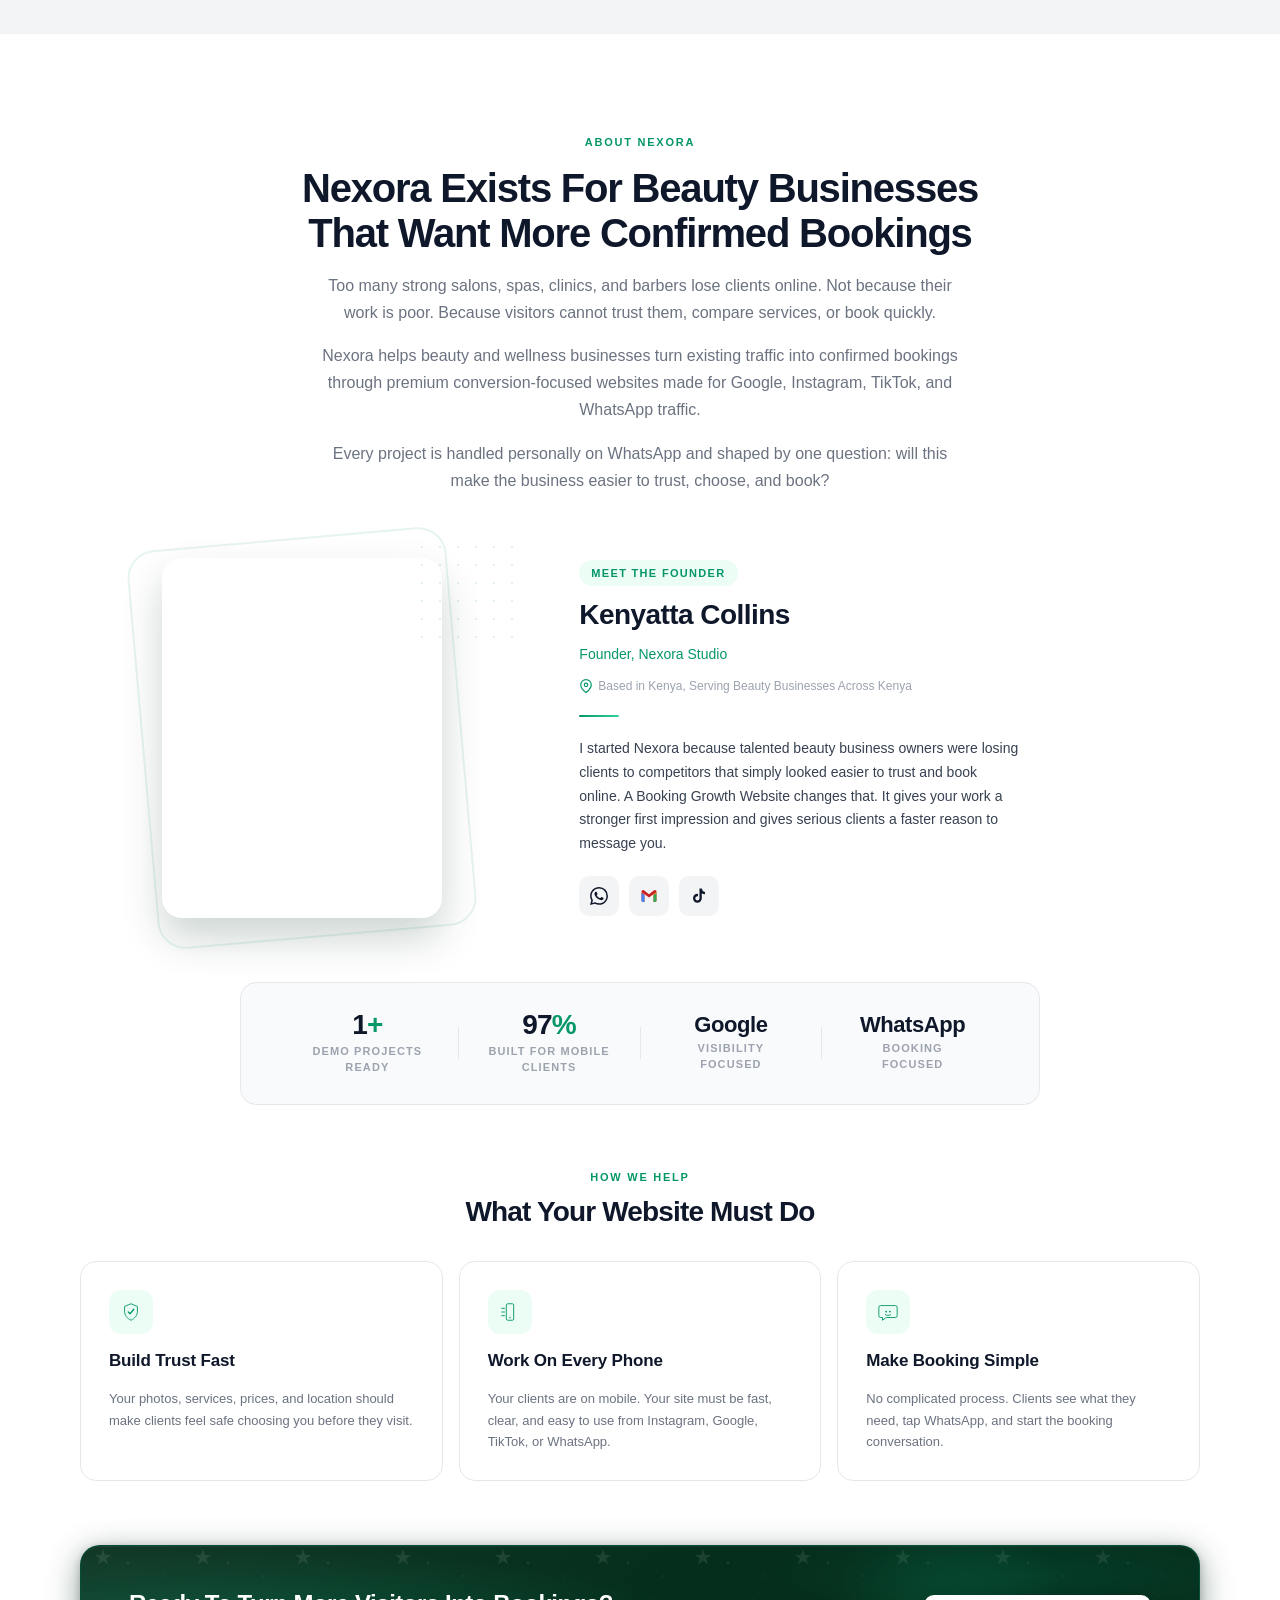
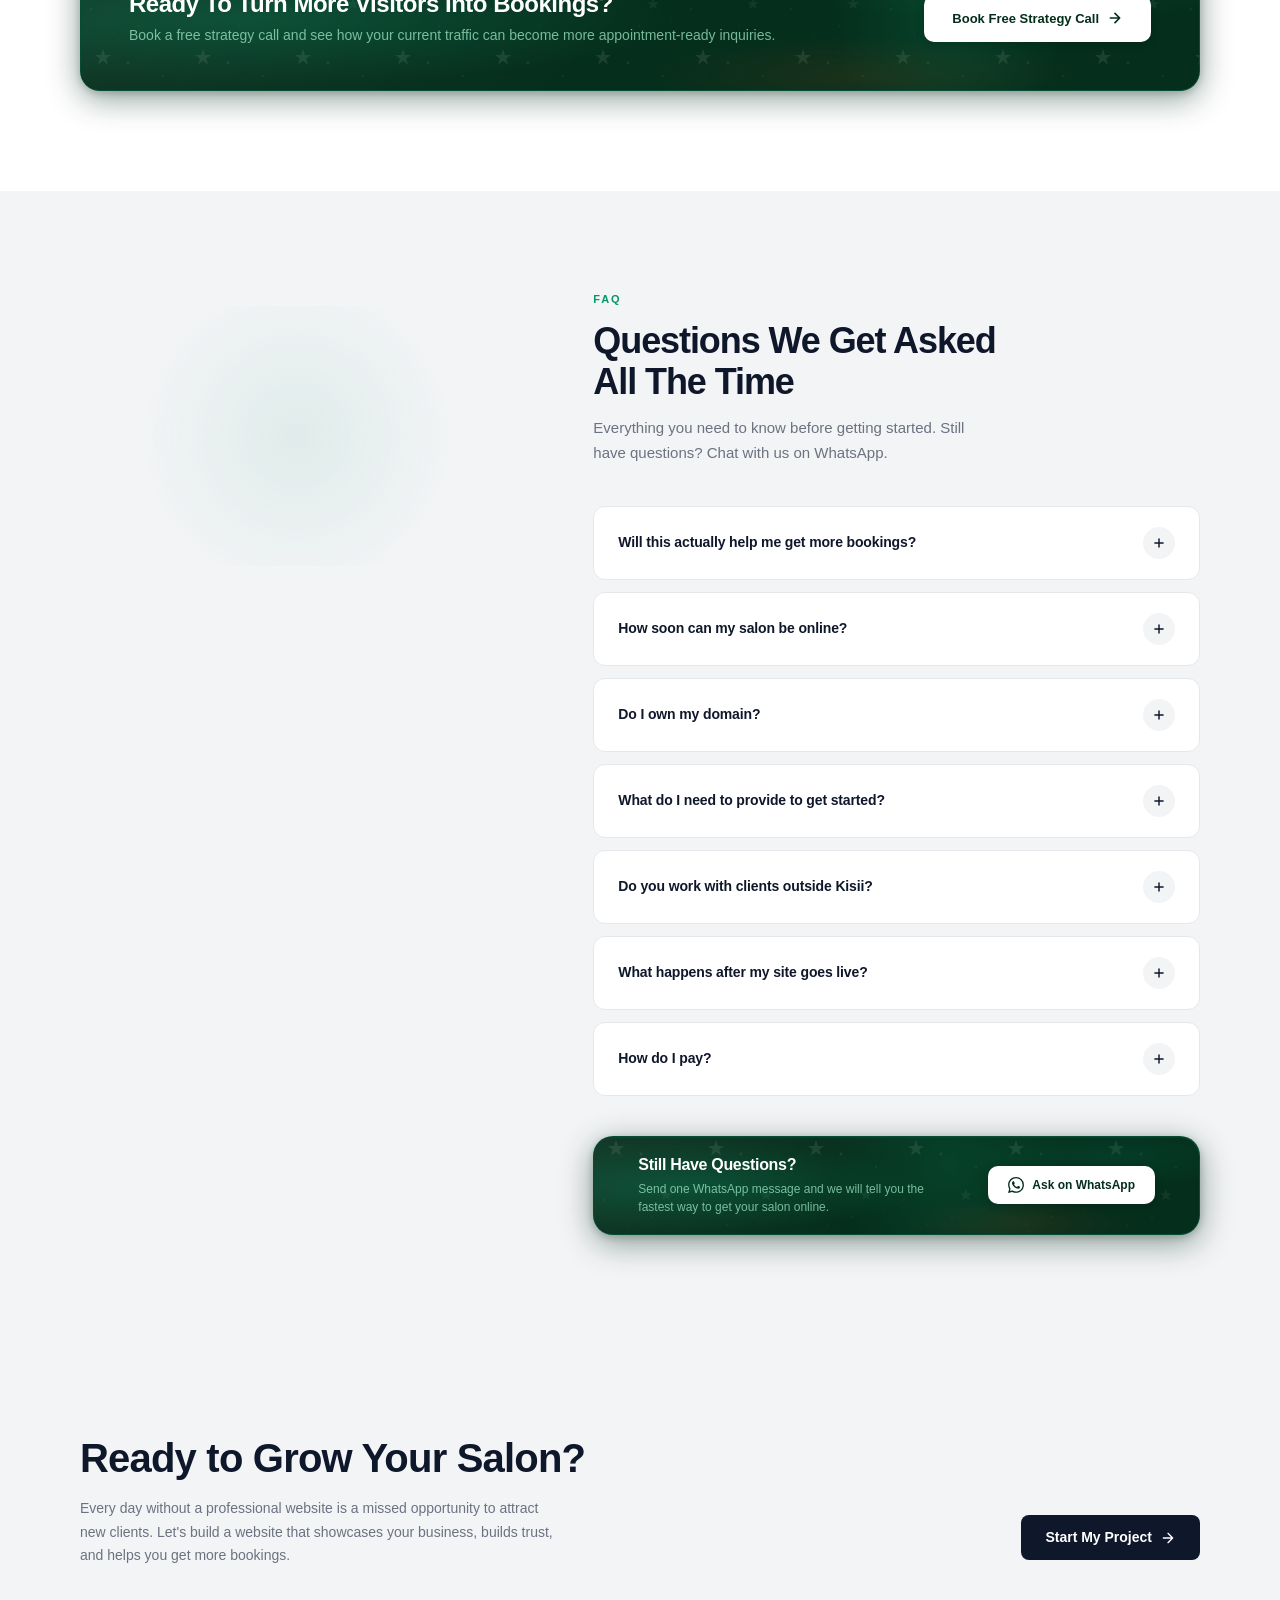
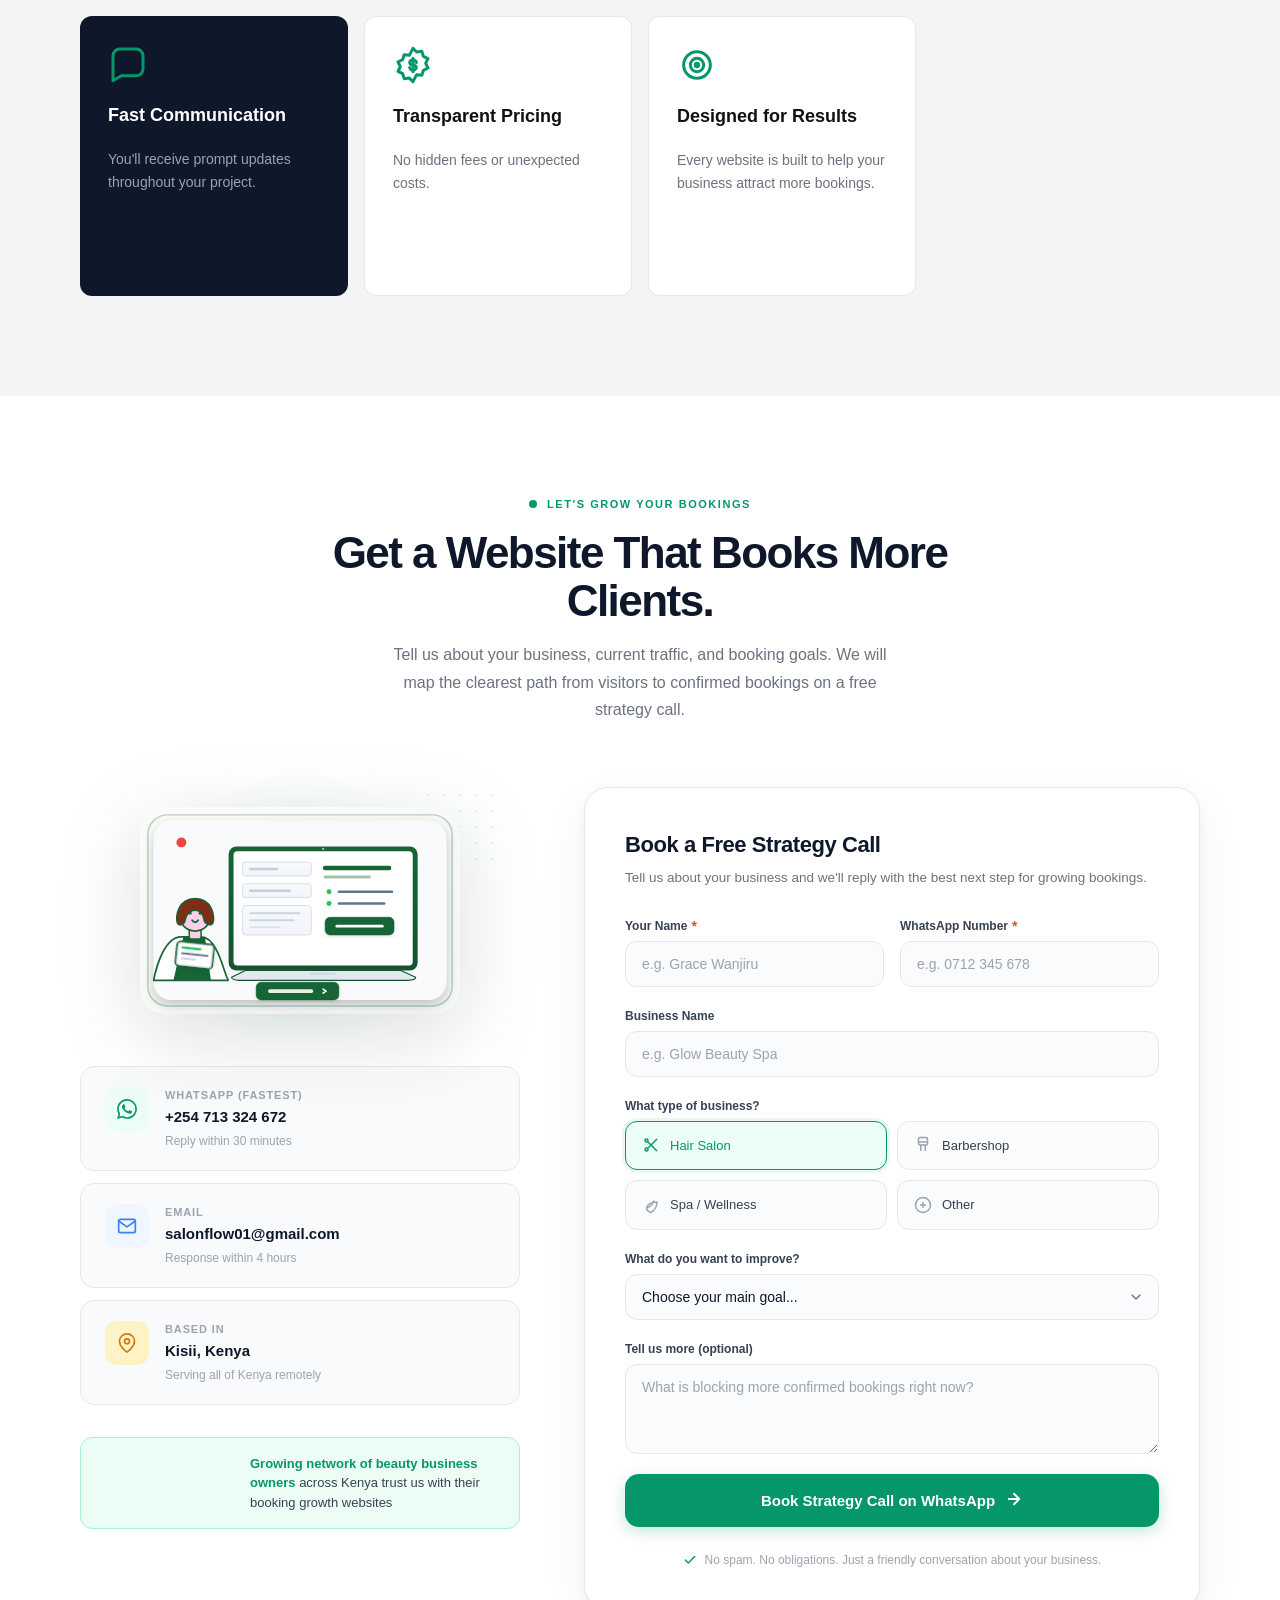
==== commit 3af265b0: "upadated website positioning and svg image updates" ====
--- a/index.html
+++ b/index.html
@@ -213,215 +213,315 @@
         </section>
 
 
-    <!-- WHAT YOU ARE LOSING RIGHT NOW -->
-    <section class="why-choose-us" id="why-choose-us" aria-labelledby="why-title">
-        <div class="why-header">
-            <div class="why-header-left">
-                <span class="section-label">WHAT YOU ARE LOSING RIGHT NOW</span>
-                <h2 class="section-title" id="why-title">No Booking Website Means Missed Clients</h2>
-                <p class="section-desc">Good work is not enough when clients cannot find you, compare you, or trust you online in seconds.</p>
+        <!-- Built Specifically for Beauty Businesses -->
+        <section class="why-choose-us" id="why-choose-us" aria-labelledby="why-title">
+            <div class="why-header">
+                <div class="why-header-left">
+                    <h2 class="section-title" id="why-title">Built Specifically for Beauty Businesses</h2>
+                    <p class="section-desc">Unlike general web agencies, Nexora Studio works exclusively with salons, barbershops, spas, beauty clinics, and wellness brands. We understand that your website isn't just an online brochure—it's a tool for attracting new clients, showcasing your services, and increasing bookings.</p>
+                </div>
             </div>
-            <a href="https://wa.me/254713324672?text=Hi%20Nexora%2C%20I%27d%20like%20to%20book%20a%20free%20strategy%20call%20for%20a%20Booking%20Growth%20Website" class="why-cta" aria-label="Book a free strategy call" target="_blank" rel="noopener noreferrer">
-                Book Free Strategy Call
-                <svg viewBox="0 0 24 24" fill="none" stroke="currentColor" stroke-width="2" stroke-linecap="round" stroke-linejoin="round" aria-hidden="true">
-                    <path d="M5 12h14M12 5l7 7-7 7"/>
-                </svg>
-            </a>
-        </div>
-
-        <div class="why-cards">
-            <!-- Card 1: - MODERN DESIGN-->
-            <article class="why-card dark">
-                <div class="card-icon" aria-hidden="true">
-                    <svg xmlns="http://www.w3.org/2000/svg"
-                        width="28"
-                        height="28"
-                        viewBox="0 0 24 24"
-                        fill="none"
-                        stroke="currentColor"
-                        stroke-width="2"
-                        stroke-linecap="round"
-                        stroke-linejoin="round">
-
-                        <!-- magnifying glass -->
-                        <circle cx="11" cy="11" r="7"></circle>
-                        <path d="M21 21l-4.3-4.3"></path>
-
-                        <!-- small alert dot (represents missed visibility/opportunity) -->
-                        <circle cx="11" cy="11" r="1.5" fill="currentColor" stroke="none"></circle>
-                    </svg>
+
+            <div class="why-cards">
+                <!-- Card 1: - MODERN DESIGN-->
+                <article class="why-card light">
+                    <div class="card-icon" aria-hidden="true">
+                        <svg xmlns="http://www.w3.org/2000/svg" width="24" height="24" fill="none"
+                        stroke="currentColor" stroke-width="2" stroke-linecap="round"
+                        stroke-linejoin="round" viewBox="0 0 24 24">
+                        <path d="M8 2v4"/>
+                        <path d="M16 2v4"/>
+                        <rect x="3" y="4" width="18" height="18" rx="2"/>
+                        <path d="M3 10h18"/>
+                        <path d="m9 16 2 2 4-4"/>
+                        </svg>
+                    </div>
+                    <h3 class="card-title">Online Booking</h3>
+                    <p class="card-desc">Enable clients to book appointments anytime without calling.</p>
+                </article>
+
+                <!-- Card 2: - MOBILE FIRST -->
+                <article class="why-card light">
+                    <div class="card-icon" aria-hidden="true">
+                        <svg xmlns="http://www.w3.org/2000/svg" width="24" height="24" fill="none"
+                        stroke="currentColor" stroke-width="2" stroke-linecap="round"
+                        stroke-linejoin="round" viewBox="0 0 24 24">
+                        <path d="M12 3l1.8 4.2L18 9l-4.2 1.8L12 15l-1.8-4.2L6 9l4.2-1.8L12 3z"/>
+                        <path d="M5 19l.8 1.8L8 22l-2.2.8L5 25l-.8-2.2L2 22l2.2-.8L5 19z"/>
+                        <path d="M19 16l1 2.3L22 19l-2 .7L19 22l-.7-2.3L16 19l2.3-.7L19 16z"/>
+                        </svg>
+                    </div>
+                    <h3 class="card-title">Service Showcase</h3>
+                    <p class="card-desc">Present treatments, pricing, and packages professionally.</p>
+                </article>
+
+                <!-- Card 3: - FAST PERFORMANCE -->
+                <article class="why-card light">
+                    <div class="card-icon" aria-hidden="true">
+                        <svg xmlns="http://www.w3.org/2000/svg" width="24" height="24"
+                        viewBox="0 0 32 32" fill="currentColor">
+                        <path d="M16.04 3C8.84 3 3 8.74 3 15.82c0 2.5.73 4.83 2 6.81L3 29l6.58-1.93a13.2 13.2 0 0 0 6.46 1.67C23.2 28.74 29 23 29 15.92 29 8.84 23.2 3 16.04 3zm7.63 18.27c-.32.9-1.86 1.73-2.57 1.83-.67.1-1.52.14-2.46-.16-.57-.18-1.3-.42-2.24-.82-3.94-1.68-6.5-5.62-6.7-5.88-.2-.27-1.6-2.1-1.6-4 0-1.9.98-2.84 1.33-3.22.35-.37.76-.46 1.02-.46h.73c.23 0 .54-.08.84.65.32.77 1.08 2.66 1.18 2.86.1.2.16.44.03.71-.13.27-.2.43-.4.66-.2.23-.42.5-.6.67-.2.2-.4.42-.17.82.23.4 1.04 1.7 2.23 2.75 1.54 1.35 2.83 1.77 3.23 1.97.4.2.63.17.87-.1.23-.27.98-1.13 1.24-1.52.27-.4.54-.33.9-.2.37.13 2.33 1.1 2.73 1.3.4.2.67.3.77.47.1.17.1 1-.22 1.9z"/>
+                        </svg>
+                    </div>
+                    <h3 class="card-title">WhatsApp Integration</h3>
+                    <p class="card-desc">Allow visitors to contact your salon instantly</p>
+                </article>
+
+                <!-- Card 4: - INTERACTIVE EXPERIENCE -->
+                <article class="why-card light">
+                    <div class="card-icon" aria-hidden="true">
+                        <svg xmlns="http://www.w3.org/2000/svg" width="24" height="24" fill="none"
+                        stroke="currentColor" stroke-width="2" stroke-linecap="round"
+                        stroke-linejoin="round" viewBox="0 0 24 24">
+                        <path d="M12 22s7-5.8 7-12a7 7 0 1 0-14 0c0 6.2 7 12 7 12z"/>
+                        <circle cx="12" cy="10" r="3"/>
+                        </svg>
+                    </div>
+                    <h3 class="card-title">Google Maps</h3>
+                    <p class="card-desc">Help first-time clients find your salon effortlessly.</p>
+                </article>
+
+                <!-- Card 5: - PREMIUM UI/UX -->
+                <article class="why-card light">
+                    <div class="card-icon" aria-hidden="true">
+                        <svg xmlns="http://www.w3.org/2000/svg" width="24" height="24" fill="none"
+                        stroke="currentColor" stroke-width="2" stroke-linecap="round"
+                        stroke-linejoin="round" viewBox="0 0 24 24">
+                        <rect x="7" y="2" width="10" height="20" rx="2"/>
+                        <path d="M12 18h.01"/>
+                        </svg>
+                    </div>
+                    <h3 class="card-title">Mobile Optimized</h3>
+                    <p class="card-desc">Most clients discover salons on their phones. Every Nexora website is built mobile-first.</p>
+                </article>
+
+                <!-- Card 6: - RESPONSIVE DEVELOPMENT -->
+                <article class="why-card light">
+                    <div class="card-icon" aria-hidden="true">
+                        <svg xmlns="http://www.w3.org/2000/svg" width="24" height="24" fill="none"
+                        stroke="currentColor" stroke-width="2" stroke-linecap="round"
+                        stroke-linejoin="round" viewBox="0 0 24 24">
+                        <circle cx="12" cy="12" r="9"/>
+                        <circle cx="12" cy="12" r="5"/>
+                        <circle cx="12" cy="12" r="1"/>
+                        </svg>
+                    </div>
+                    <h3 class="card-title">Built to Convert</h3>
+                    <p class="card-desc">Every page is designed with one goal: turning visitors into paying customer</p>
+                </article>
+            </div>
+        </section>
+
+
+        <!-- WHAT YOU ARE LOSING RIGHT NOW -->
+        <section class="why-choose-us" id="why-choose-us" aria-labelledby="why-title">
+            <div class="why-header">
+                <div class="why-header-left">
+                    <span class="section-label">WHAT YOU ARE LOSING RIGHT NOW</span>
+                    <h2 class="section-title" id="why-title">No Booking Website Means Missed Clients</h2>
+                    <p class="section-desc">Good work is not enough when clients cannot find you, compare you, or trust you online in seconds.</p>
                 </div>
-                <h3 class="card-title">Clients Searching Google Miss You</h3>
-                <p class="card-desc">Someone near you is searching for braids, nails, barber cuts, facials, or massage today. If you are not easy to find, that booking goes somewhere else.</p>
-                <a href="https://wa.me/254713324672?text=Hi%20Nexora%2C%20I%27d%20like%20to%20book%20a%20free%20strategy%20call%20for%20a%20Booking%20Growth%20Website" class="card-btn" target="_blank" rel="noopener noreferrer">
-                    Book Strategy Call
+                <a href="https://wa.me/254713324672?text=Hi%20Nexora%2C%20I%27d%20like%20to%20book%20a%20free%20strategy%20call%20for%20a%20Booking%20Growth%20Website" class="why-cta" aria-label="Book a free strategy call" target="_blank" rel="noopener noreferrer">
+                    Book Free Strategy Call
                     <svg viewBox="0 0 24 24" fill="none" stroke="currentColor" stroke-width="2" stroke-linecap="round" stroke-linejoin="round" aria-hidden="true">
                         <path d="M5 12h14M12 5l7 7-7 7"/>
                     </svg>
                 </a>
-            </article>
-
-            <!-- Card 2: - MOBILE FIRST -->
-            <article class="why-card light">
-                <div class="card-icon" aria-hidden="true">
-                    <svg xmlns="http://www.w3.org/2000/svg"
-                        width="28"
-                        height="28"
-                        viewBox="0 0 24 24"
-                        fill="none"
-                        stroke="currentColor"
-                        stroke-width="2"
-                        stroke-linecap="round"
-                        stroke-linejoin="round">
-
-                        <!-- social bubble -->
-                        <path d="M4 4h16v12H7l-3 3V4z"></path>
-
-                        <!-- like heart (vanity metric) -->
-                        <path d="M12 8c-1.5-2-5-1-5 2 0 3 5 5 5 5s5-2 5-5c0-3-3.5-4-5-2z"></path>
-
-                        <!-- small cross indicator (no conversion) -->
-                        <path d="M10 13l4-4M14 13l-4-4"></path>
-                    </svg>
-                </div>
-                <h3 class="card-title">Instagram Likes Do Not Pay Bills</h3>
-                <p class="card-desc">People view your posts, then disappear. A booking-focused website gives them your services, prices, location, proof, and a clear WhatsApp button.</p>
-                <a href="https://wa.me/254713324672?text=Hi%20Nexora%2C%20I%27d%20like%20to%20book%20a%20free%20strategy%20call%20for%20a%20Booking%20Growth%20Website" class="card-btn" target="_blank" rel="noopener noreferrer">
-                    Book Strategy Call
-                    <svg viewBox="0 0 24 24" fill="none" stroke="currentColor" stroke-width="2" stroke-linecap="round" stroke-linejoin="round" aria-hidden="true">
-                        <path d="M5 12h14M12 5l7 7-7 7"/>
-                    </svg>
-                </a>
-            </article>
-
-            <!-- Card 3: - FAST PERFORMANCE -->
-            <article class="why-card light">
-                <div class="card-icon" aria-hidden="true">
-                    <svg xmlns="http://www.w3.org/2000/svg"
-                        width="28"
-                        height="28"
-                        viewBox="0 0 24 24"
-                        fill="none"
-                        stroke="currentColor"
-                        stroke-width="2"
-                        stroke-linecap="round"
-                        stroke-linejoin="round">
-
-                        <!-- shield -->
-                        <path d="M12 2l7 4v6c0 5-3 9-7 10-4-1-7-5-7-10V6l7-4z"></path>
-
-                        <!-- check mark inside -->
-                        <path d="M9 12l2 2 4-4"></path>
-                    </svg>
-                </div>
-                <h3 class="card-title">Low Trust Costs You Premium Clients</h3>
-                <p class="card-desc">Clients judge your salon before they visit. If your online presence looks unclear or incomplete, they assume the experience will feel the same.</p>
-                <a href="https://wa.me/254713324672?text=Hi%20Nexora%2C%20I%27d%20like%20to%20book%20a%20free%20strategy%20call%20for%20a%20Booking%20Growth%20Website" class="card-btn" target="_blank" rel="noopener noreferrer">
-                    Book Strategy Call
-                    <svg viewBox="0 0 24 24" fill="none" stroke="currentColor" stroke-width="2" stroke-linecap="round" stroke-linejoin="round" aria-hidden="true">
-                        <path d="M5 12h14M12 5l7 7-7 7"/>
-                    </svg>
-                </a>
-            </article>
-
-            <!-- Card 4: - INTERACTIVE EXPERIENCE -->
-            <article class="why-card light">
-                <div class="card-icon" aria-hidden="true">
-                    <svg xmlns="http://www.w3.org/2000/svg"
-                        width="28"
-                        height="28"
-                        viewBox="0 0 24 24"
-                        fill="none"
-                        stroke="currentColor"
-                        stroke-width="2"
-                        stroke-linecap="round"
-                        stroke-linejoin="round">
-
-                        <!-- two competing columns -->
-                        <rect x="4" y="5" width="6" height="14" rx="1"></rect>
-                        <rect x="14" y="3" width="6" height="16" rx="1"></rect>
-
-                        <!-- upward advantage arrow -->
-                        <path d="M10 12h4"></path>
-                        <path d="M12 10l2 2-2 2"></path>
-                    </svg>
-                </div>
-                <h3 class="card-title">Competitors Look Easier To Book</h3>
-                <p class="card-desc">If another salon shows photos, prices, location, reviews, and a booking button faster than you, they feel safer to choose.</p>
-                <a href="https://wa.me/254713324672?text=Hi%20Nexora%2C%20I%27d%20like%20to%20book%20a%20free%20strategy%20call%20for%20a%20Booking%20Growth%20Website" class="card-btn" target="_blank" rel="noopener noreferrer">
-                    Book Strategy Call
-                    <svg viewBox="0 0 24 24" fill="none" stroke="currentColor" stroke-width="2" stroke-linecap="round" stroke-linejoin="round" aria-hidden="true">
-                        <path d="M5 12h14M12 5l7 7-7 7"/>
-                    </svg>
-                </a>
-            </article>
-
-            <!-- Card 5: - PREMIUM UI/UX -->
-            <article class="why-card light">
-                <div class="card-icon" aria-hidden="true">
-                    <svg xmlns="http://www.w3.org/2000/svg"
-                        width="28"
-                        height="28"
-                        viewBox="0 0 24 24"
-                        fill="none"
-                        stroke="currentColor"
-                        stroke-width="2"
-                        stroke-linecap="round"
-                        stroke-linejoin="round">
-
-                        <!-- loop arrows -->
-                        <path d="M4 12a8 8 0 0 1 14-5"></path>
-                        <path d="M18 3v4h-4"></path>
-
-                        <path d="M20 12a8 8 0 0 1-14 5"></path>
-                        <path d="M6 21v-4h4"></path>
-
-                        <!-- question mark center -->
-                        <path d="M12 16v.01"></path>
-                        <path d="M12 13c1-1 2-1.5 2-3a2 2 0 0 0-4 0"></path>
-                    </svg>
-                </div>
-                <h3 class="card-title">Clients Ask The Same Questions</h3>
-                <p class="card-desc">Prices. Services. Location. Opening hours. Photos. Your booking website answers the basics before they message you.</p>
-                <a href="https://wa.me/254713324672?text=Hi%20Nexora%2C%20I%27d%20like%20to%20book%20a%20free%20strategy%20call%20for%20a%20Booking%20Growth%20Website" class="card-btn" target="_blank" rel="noopener noreferrer">
-                    Book Strategy Call
-                    <svg viewBox="0 0 24 24" fill="none" stroke="currentColor" stroke-width="2" stroke-linecap="round" stroke-linejoin="round" aria-hidden="true">
-                        <path d="M5 12h14M12 5l7 7-7 7"/>
-                    </svg>
-                </a>
-            </article>
-
-            <!-- Card 6: - RESPONSIVE DEVELOPMENT -->
-            <article class="why-card light">
-                <div class="card-icon" aria-hidden="true">
-                    <svg xmlns="http://www.w3.org/2000/svg"
-                        width="28"
-                        height="28"
-                        viewBox="0 0 24 24"
-                        fill="none"
-                        stroke="currentColor"
-                        stroke-width="2"
-                        stroke-linecap="round"
-                        stroke-linejoin="round">
-
-                        <!-- funnel -->
-                        <path d="M3 4h18l-7 8v6l-4 2v-8L3 4z"></path>
-
-                        <!-- arrow flow -->
-                        <path d="M12 10l2 2-2 2"></path>
-                    </svg>
-                </div>
-                <h3 class="card-title">WhatsApp Traffic Needs Direction</h3>
-                <p class="card-desc">A clear website turns curious people into serious leads. They arrive on WhatsApp already warmer, clearer, and closer to booking.</p>
-                <a href="https://wa.me/254713324672?text=Hi%20Nexora%2C%20I%27d%20like%20to%20book%20a%20free%20strategy%20call%20for%20a%20Booking%20Growth%20Website" class="card-btn" target="_blank" rel="noopener noreferrer">
-                    Book Strategy Call
-                    <svg viewBox="0 0 24 24" fill="none" stroke="currentColor" stroke-width="2" stroke-linecap="round" stroke-linejoin="round" aria-hidden="true">
-                        <path d="M5 12h14M12 5l7 7-7 7"/>
-                    </svg>
-                </a>
-            </article>
-        </div>
-    </section>
+            </div>
+
+            <div class="why-cards">
+                <!-- Card 1: - MODERN DESIGN-->
+                <article class="why-card dark">
+                    <div class="card-icon" aria-hidden="true">
+                        <svg xmlns="http://www.w3.org/2000/svg"
+                            width="28"
+                            height="28"
+                            viewBox="0 0 24 24"
+                            fill="none"
+                            stroke="currentColor"
+                            stroke-width="2"
+                            stroke-linecap="round"
+                            stroke-linejoin="round">
+
+                            <!-- magnifying glass -->
+                            <circle cx="11" cy="11" r="7"></circle>
+                            <path d="M21 21l-4.3-4.3"></path>
+
+                            <!-- small alert dot (represents missed visibility/opportunity) -->
+                            <circle cx="11" cy="11" r="1.5" fill="currentColor" stroke="none"></circle>
+                        </svg>
+                    </div>
+                    <h3 class="card-title">Clients Searching Google Miss You</h3>
+                    <p class="card-desc">Someone near you is searching for braids, nails, barber cuts, facials, or massage today. If you are not easy to find, that booking goes somewhere else.</p>
+                    <a href="https://wa.me/254713324672?text=Hi%20Nexora%2C%20I%27d%20like%20to%20book%20a%20free%20strategy%20call%20for%20a%20Booking%20Growth%20Website" class="card-btn" target="_blank" rel="noopener noreferrer">
+                        Book Strategy Call
+                        <svg viewBox="0 0 24 24" fill="none" stroke="currentColor" stroke-width="2" stroke-linecap="round" stroke-linejoin="round" aria-hidden="true">
+                            <path d="M5 12h14M12 5l7 7-7 7"/>
+                        </svg>
+                    </a>
+                </article>
+
+                <!-- Card 2: - MOBILE FIRST -->
+                <article class="why-card light">
+                    <div class="card-icon" aria-hidden="true">
+                        <svg xmlns="http://www.w3.org/2000/svg"
+                            width="28"
+                            height="28"
+                            viewBox="0 0 24 24"
+                            fill="none"
+                            stroke="currentColor"
+                            stroke-width="2"
+                            stroke-linecap="round"
+                            stroke-linejoin="round">
+
+                            <!-- social bubble -->
+                            <path d="M4 4h16v12H7l-3 3V4z"></path>
+
+                            <!-- like heart (vanity metric) -->
+                            <path d="M12 8c-1.5-2-5-1-5 2 0 3 5 5 5 5s5-2 5-5c0-3-3.5-4-5-2z"></path>
+
+                            <!-- small cross indicator (no conversion) -->
+                            <path d="M10 13l4-4M14 13l-4-4"></path>
+                        </svg>
+                    </div>
+                    <h3 class="card-title">Instagram Likes Do Not Pay Bills</h3>
+                    <p class="card-desc">People view your posts, then disappear. A booking-focused website gives them your services, prices, location, proof, and a clear WhatsApp button.</p>
+                    <a href="https://wa.me/254713324672?text=Hi%20Nexora%2C%20I%27d%20like%20to%20book%20a%20free%20strategy%20call%20for%20a%20Booking%20Growth%20Website" class="card-btn" target="_blank" rel="noopener noreferrer">
+                        Book Strategy Call
+                        <svg viewBox="0 0 24 24" fill="none" stroke="currentColor" stroke-width="2" stroke-linecap="round" stroke-linejoin="round" aria-hidden="true">
+                            <path d="M5 12h14M12 5l7 7-7 7"/>
+                        </svg>
+                    </a>
+                </article>
+
+                <!-- Card 3: - FAST PERFORMANCE -->
+                <article class="why-card light">
+                    <div class="card-icon" aria-hidden="true">
+                        <svg xmlns="http://www.w3.org/2000/svg"
+                            width="28"
+                            height="28"
+                            viewBox="0 0 24 24"
+                            fill="none"
+                            stroke="currentColor"
+                            stroke-width="2"
+                            stroke-linecap="round"
+                            stroke-linejoin="round">
+
+                            <!-- shield -->
+                            <path d="M12 2l7 4v6c0 5-3 9-7 10-4-1-7-5-7-10V6l7-4z"></path>
+
+                            <!-- check mark inside -->
+                            <path d="M9 12l2 2 4-4"></path>
+                        </svg>
+                    </div>
+                    <h3 class="card-title">Low Trust Costs You Premium Clients</h3>
+                    <p class="card-desc">Clients judge your salon before they visit. If your online presence looks unclear or incomplete, they assume the experience will feel the same.</p>
+                    <a href="https://wa.me/254713324672?text=Hi%20Nexora%2C%20I%27d%20like%20to%20book%20a%20free%20strategy%20call%20for%20a%20Booking%20Growth%20Website" class="card-btn" target="_blank" rel="noopener noreferrer">
+                        Book Strategy Call
+                        <svg viewBox="0 0 24 24" fill="none" stroke="currentColor" stroke-width="2" stroke-linecap="round" stroke-linejoin="round" aria-hidden="true">
+                            <path d="M5 12h14M12 5l7 7-7 7"/>
+                        </svg>
+                    </a>
+                </article>
+
+                <!-- Card 4: - INTERACTIVE EXPERIENCE -->
+                <article class="why-card light">
+                    <div class="card-icon" aria-hidden="true">
+                        <svg xmlns="http://www.w3.org/2000/svg"
+                            width="28"
+                            height="28"
+                            viewBox="0 0 24 24"
+                            fill="none"
+                            stroke="currentColor"
+                            stroke-width="2"
+                            stroke-linecap="round"
+                            stroke-linejoin="round">
+
+                            <!-- two competing columns -->
+                            <rect x="4" y="5" width="6" height="14" rx="1"></rect>
+                            <rect x="14" y="3" width="6" height="16" rx="1"></rect>
+
+                            <!-- upward advantage arrow -->
+                            <path d="M10 12h4"></path>
+                            <path d="M12 10l2 2-2 2"></path>
+                        </svg>
+                    </div>
+                    <h3 class="card-title">Competitors Look Easier To Book</h3>
+                    <p class="card-desc">If another salon shows photos, prices, location, reviews, and a booking button faster than you, they feel safer to choose.</p>
+                    <a href="https://wa.me/254713324672?text=Hi%20Nexora%2C%20I%27d%20like%20to%20book%20a%20free%20strategy%20call%20for%20a%20Booking%20Growth%20Website" class="card-btn" target="_blank" rel="noopener noreferrer">
+                        Book Strategy Call
+                        <svg viewBox="0 0 24 24" fill="none" stroke="currentColor" stroke-width="2" stroke-linecap="round" stroke-linejoin="round" aria-hidden="true">
+                            <path d="M5 12h14M12 5l7 7-7 7"/>
+                        </svg>
+                    </a>
+                </article>
+
+                <!-- Card 5: - PREMIUM UI/UX -->
+                <article class="why-card light">
+                    <div class="card-icon" aria-hidden="true">
+                        <svg xmlns="http://www.w3.org/2000/svg"
+                            width="28"
+                            height="28"
+                            viewBox="0 0 24 24"
+                            fill="none"
+                            stroke="currentColor"
+                            stroke-width="2"
+                            stroke-linecap="round"
+                            stroke-linejoin="round">
+
+                            <!-- loop arrows -->
+                            <path d="M4 12a8 8 0 0 1 14-5"></path>
+                            <path d="M18 3v4h-4"></path>
+
+                            <path d="M20 12a8 8 0 0 1-14 5"></path>
+                            <path d="M6 21v-4h4"></path>
+
+                            <!-- question mark center -->
+                            <path d="M12 16v.01"></path>
+                            <path d="M12 13c1-1 2-1.5 2-3a2 2 0 0 0-4 0"></path>
+                        </svg>
+                    </div>
+                    <h3 class="card-title">Clients Ask The Same Questions</h3>
+                    <p class="card-desc">Prices. Services. Location. Opening hours. Photos. Your booking website answers the basics before they message you.</p>
+                    <a href="https://wa.me/254713324672?text=Hi%20Nexora%2C%20I%27d%20like%20to%20book%20a%20free%20strategy%20call%20for%20a%20Booking%20Growth%20Website" class="card-btn" target="_blank" rel="noopener noreferrer">
+                        Book Strategy Call
+                        <svg viewBox="0 0 24 24" fill="none" stroke="currentColor" stroke-width="2" stroke-linecap="round" stroke-linejoin="round" aria-hidden="true">
+                            <path d="M5 12h14M12 5l7 7-7 7"/>
+                        </svg>
+                    </a>
+                </article>
+
+                <!-- Card 6: - RESPONSIVE DEVELOPMENT -->
+                <article class="why-card light">
+                    <div class="card-icon" aria-hidden="true">
+                        <svg xmlns="http://www.w3.org/2000/svg"
+                            width="28"
+                            height="28"
+                            viewBox="0 0 24 24"
+                            fill="none"
+                            stroke="currentColor"
+                            stroke-width="2"
+                            stroke-linecap="round"
+                            stroke-linejoin="round">
+
+                            <!-- funnel -->
+                            <path d="M3 4h18l-7 8v6l-4 2v-8L3 4z"></path>
+
+                            <!-- arrow flow -->
+                            <path d="M12 10l2 2-2 2"></path>
+                        </svg>
+                    </div>
+                    <h3 class="card-title">WhatsApp Traffic Needs Direction</h3>
+                    <p class="card-desc">A clear website turns curious people into serious leads. They arrive on WhatsApp already warmer, clearer, and closer to booking.</p>
+                    <a href="https://wa.me/254713324672?text=Hi%20Nexora%2C%20I%27d%20like%20to%20book%20a%20free%20strategy%20call%20for%20a%20Booking%20Growth%20Website" class="card-btn" target="_blank" rel="noopener noreferrer">
+                        Book Strategy Call
+                        <svg viewBox="0 0 24 24" fill="none" stroke="currentColor" stroke-width="2" stroke-linecap="round" stroke-linejoin="round" aria-hidden="true">
+                            <path d="M5 12h14M12 5l7 7-7 7"/>
+                        </svg>
+                    </a>
+                </article>
+            </div>
+        </section>
 
 
     <!-- ══════════════════════════════════════
@@ -450,8 +550,172 @@
                 <!-- Service 1: Booking Website -->
                 <article class="service-card" data-delay="0">
                     <div class="service-card-image">
-                        <img src="https://i.pinimg.com/1200x/44/2d/dd/442ddd7ae0fdaa7ff065e384cd84bed5.jpg" alt="Salon booking website shown on a laptop" loading="lazy" width="400" height="300">
-                    </div>
+                        <svg xmlns="http://w3.org" viewBox="0 0 200 300" width="100%" height="100%">
+                        <defs>
+                            <!-- Background Soft Cream Gradient -->
+                            <linearGradient id="bgGrad" x1="0%" y1="0%" x2="100%" y2="100%">
+                            <stop offset="0%" stop-color="#fdfbf7" />
+                            <stop offset="100%" stop-color="#f4f7f4" />
+                            </linearGradient>
+
+                            <!-- Main Branding Green Gradient -->
+                            <linearGradient id="brandGreen" x1="0%" y1="0%" x2="100%" y2="100%">
+                            <stop offset="0%" stop-color="#15803d" />
+                            <stop offset="100%" stop-color="#166534" />
+                            </linearGradient>
+
+                            <!-- Mint / Accent Light Green Gradient -->
+                            <linearGradient id="mintGrad" x1="0%" y1="0%" x2="0%" y2="100%">
+                            <stop offset="0%" stop-color="#bbf7d0" />
+                            <stop offset="100%" stop-color="#86efac" />
+                            </linearGradient>
+
+                            <!-- WhatsApp Specific Brand Gradient for Messaging Trigger -->
+                            <linearGradient id="whatsappGrad" x1="0%" y1="0%" x2="100%" y2="100%">
+                            <stop offset="0%" stop-color="#25d366" />
+                            <stop offset="100%" stop-color="#128c7e" />
+                            </linearGradient>
+
+                            <!-- Soft Drop Shadows optimized for small scaling -->
+                            <filter id="dropShadow" x="-10%" y="-10%" width="130%" height="130%">
+                            <feDropShadow dx="0" dy="4" stdDeviation="5" flood-color="#14532d" flood-opacity="0.06" />
+                            </filter>
+                            <filter id="itemShadow" x="-20%" y="-20%" width="140%" height="140%">
+                            <feDropShadow dx="1" dy="2" stdDeviation="3" flood-color="#166534" flood-opacity="0.08" />
+                            </filter>
+                        </defs>
+
+                        <style>
+                            .stroke-main { stroke: #166534; stroke-width: 1.5; stroke-linecap: round; stroke-linejoin: round; fill: none; }
+                            .ui-line { stroke: #e2e8f0; stroke-width: 3; stroke-linecap: round; }
+                            .ui-line-green { stroke: #22c55e; stroke-width: 3; stroke-linecap: round; }
+                            .ui-line-thick { stroke: #166534; stroke-width: 4; stroke-linecap: round; }
+                            .ui-line-medium { stroke: #166534; stroke-width: 2.5; stroke-linecap: round; }
+                        </style>
+
+                        <!-- Background Canvas -->
+                        <rect width="200" height="300" fill="url(#bgGrad)" />
+
+                        <!-- Organic Background Leaves / Shapes (Scalable background aesthetic) -->
+                        <g opacity="0.4">
+                            <path d="M 10 50 C 30 20, 40 70, 20 90 C 5 80, -5 60, 10 50 Z" fill="#dcfce7" />
+                            <path d="M 190 40 C 170 10, 150 50, 170 60 C 185 50, 195 30, 190 40 Z" fill="#bbf7d0" />
+                            <path d="M 30 260 Q 100 280 170 260" fill="none" stroke="#e2e8f0" stroke-width="1" />
+                        </g>
+
+                        <!-- Decorative Sparkles -->
+                        <g opacity="0.6">
+                            <path d="M 25 35 L 26 38 L 29 39 L 26 40 L 25 43 L 24 40 L 21 39 L 24 38 Z" fill="#22c55e" />
+                            <path d="M 175 110 L 176 112 L 179 113 L 176 114 L 175 116 L 174 114 L 171 113 L 174 112 Z" fill="#166534" />
+                        </g>
+
+                        <!-- MAIN LAPTOP COMPUTER (Showing Premium Website Layout Architecture) -->
+                        <g filter="url(#dropShadow)" transform="translate(15, 60)">
+                            <!-- Laptop Screen Outer Bezel -->
+                            <rect width="170" height="135" rx="8" fill="#166534" />
+                            <!-- Laptop Inner Display Canvas -->
+                            <rect x="4" y="4" width="162" height="127" rx="4" fill="#ffffff" />
+
+                            <!-- Screen Header Camera -->
+                            <circle cx="85" cy="2" r="1" fill="#a8a29e" />
+
+                            <!-- WEBPAGE LAYOUT PRESETS inside the laptop view -->
+                            <!-- Brand Navigation Bar Placeholder Elements -->
+                            <line x1="12" y1="12" x2="35" y2="12" class="ui-line-medium" />
+                            <line x1="95" y1="12" x2="110" y2="12" class="ui-line" stroke-width="2" />
+                            <line x1="117" y1="12" x2="132" y2="12" class="ui-line" stroke-width="2" />
+                            <line x1="139" y1="12" x2="154" y2="12" class="ui-line" stroke-width="2" />
+
+                            <!-- Left Content Column (Services & Prices Wireframe block) -->
+                            <g transform="translate(12, 24)">
+                            <line x1="0" y1="10" x2="65" y2="10" class="ui-line-thick" />
+                            <line x1="0" y1="18" x2="45" y2="18" class="ui-line-thick" />
+
+                            <line x1="0" y1="30" x2="55" y2="30" class="ui-line" stroke-width="2" />
+                            <line x1="0" y1="36" x2="40" y2="36" class="ui-line" stroke-width="2" opacity="0.6" />
+
+                            <!-- Minimalist Price Tier Micro Blocks -->
+                            <g transform="translate(0, 46)">
+                                <rect width="65" height="16" rx="3" fill="#f8fafc" stroke="#e2e8f0" stroke-width="0.6" />
+                                <circle cx="6" cy="8" r="1.5" fill="#166534" />
+                                <line x1="14" y1="8" x2="40" y2="8" class="ui-line-medium" stroke-width="2" />
+                                <line x1="50" y1="8" x2="60" y2="8" class="ui-line-green" stroke-width="2" />
+
+                                <rect y="22" width="65" height="16" rx="3" fill="#f8fafc" stroke="#e2e8f0" stroke-width="0.6" />
+                                <circle cx="6" cy="16" r="1.5" fill="#166534" />
+                                <line x1="14" y1="16" x2="42" y2="16" class="ui-line-medium" stroke-width="2" />
+                                <line x1="50" y1="16" x2="60" y2="16" class="ui-line-green" stroke-width="2" transform="translate(0,-8)" />
+                            </g>
+                            </g>
+
+                            <!-- Right Content Column (Media Gallery & WhatsApp Direct Conversion Component) -->
+                            <g transform="translate(90, 30)">
+                            <!-- Miniature Gallery Blocks -->
+                            <rect x="0" y="0" width="32" height="42" rx="4" fill="url(#mintGrad)" stroke="#166534" stroke-width="0.8" opacity="0.8" />
+                            <circle cx="16" cy="18" r="5" fill="#ffffff" stroke="#166534" stroke-width="0.8" />
+                            <polygon points="14,16 19,18 14,20" fill="#166534" />
+
+                            <rect x="37" y="0" width="31" height="19" rx="3" fill="#f1f5f9" stroke="#cbd5e1" stroke-width="0.5" />
+                            <path d="M 40 15 Q 47 7, 54 13 T 65 5" fill="none" stroke="#94a3b8" stroke-width="1" stroke-linecap="round" />
+
+                            <rect x="37" y="23" width="31" height="19" rx="3" fill="#f1f5f9" stroke="#cbd5e1" stroke-width="0.5" />
+                            <circle cx="52" cy="32" r="3" fill="#e2e8f0" />
+
+                            <!-- Prominent Embedded "Book on WhatsApp" Direct Action Widget -->
+                            <g transform="translate(0, 48)" filter="url(#itemShadow)">
+                                <rect width="68" height="18" rx="4" fill="url(#whatsappGrad)" />
+
+                                <!-- Abstract Chat Bubble Symbol Overlaying Action Line -->
+                                <g transform="translate(6, 4)">
+                                <rect width="8" height="6" rx="1.5" fill="#ffffff" />
+                                <path d="M 2 5.5 L 0.5 7.5 L 3 6 Z" fill="#ffffff" />
+                                <line x1="2.5" y1="2.5" x2="5.5" y2="2.5" stroke="#128c7e" stroke-width="1" stroke-linecap="round" />
+                                <line x1="2.5" y1="4.5" x2="4.5" y2="4.5" stroke="#128c7e" stroke-width="1" stroke-linecap="round" />
+                                </g>
+                                <!-- Horizontal confirmation indicator inside the trigger layout -->
+                                <line x1="19" y1="9" x2="62" y2="9" stroke="#ffffff" stroke-width="2" stroke-linecap="round" />
+                            </g>
+                            </g>
+                        </g>
+
+                        <!-- Laptop Hardware Platform Base Mechanism -->
+                        <g transform="translate(2, 192)">
+                            <path d="M 25 2 L 171 2 L 186 9 C 186 11, 182 12, 179 12 L 17 12 C 14 12, 10 11, 10 9 Z" fill="#e2e8f0" stroke="#166534" stroke-width="1.5" stroke-linejoin="round" />
+                            <rect x="85" y="4" width="30" height="4" rx="1" fill="#cbd5e1" opacity="0.7" />
+                        </g>
+
+                        <!-- FOREGROUND FLOATING GRAPHICS (Optimized for Portrait Hierarchy) -->
+                        <!-- Left Lower Profile Floating Badge -->
+                        <g transform="translate(15, 215)" filter="url(#itemShadow)">
+                            <rect width="75" height="35" rx="8" fill="#ffffff" stroke="#e2e8f0" stroke-width="1" />
+                            <circle cx="16" cy="18" r="6" fill="url(#mintGrad)" stroke="#166534" stroke-width="1" />
+                            <line x1="28" y1="14" x2="65" y2="14" class="ui-line-medium" />
+                            <line x1="28" y1="22" x2="55" y2="22" class="ui-line" stroke-width="2" />
+                        </g>
+
+                        <!-- Right Upper Profile Floating Badge -->
+                        <g transform="translate(110, 15)" filter="url(#itemShadow)">
+                            <rect width="75" height="40" rx="8" fill="url(#brandGreen)" stroke="#115e59" stroke-width="0.5" />
+                            <circle cx="16" cy="15" r="6" fill="#ffffff" />
+                            <circle cx="16" cy="13" r="2" fill="#166534" />
+                            <path d="M 12 18 C 12 16, 20 16, 20 18 Z" fill="#166534" />
+
+                            <line x1="28" y1="12" x2="63" y2="12" stroke="#ffffff" stroke-width="2.5" stroke-linecap="round" opacity="0.9" />
+                            <line x1="28" y1="18" x2="55" y2="18" stroke="#bbf7d0" stroke-width="2" stroke-linecap="round" />
+
+                            <rect x="10" y="27" width="55" height="6" rx="2" fill="#ffffff" opacity="0.15" />
+                            <line x1="15" y1="30" x2="50" y2="30" stroke="#ffffff" stroke-width="2" stroke-linecap="round" />
+                        </g>
+
+                        <!-- Bottom Core Progress Indicator Navigation Element -->
+                        <g transform="translate(55, 262)" filter="url(#itemShadow)">
+                            <rect width="90" height="18" rx="4" fill="url(#brandGreen)" stroke="#115e59" stroke-width="0.5" />
+                            <rect x="15" y="7" width="50" height="4" rx="1.5" fill="#ffffff" opacity="0.9" />
+                            <path d="M 73 7 L 76 9 L 73 11" fill="none" stroke="#ffffff" stroke-width="1.2" stroke-linecap="round" stroke-linejoin="round" />
+                        </g>
+                        </svg>
+                    </div>
+
                     <div class="service-card-body">
                         <div class="service-icon-wrap">
                             <svg xmlns="http://www.w3.org/2000/svg"
@@ -481,8 +745,126 @@
                 <!-- Service 2: Fast Mobile Experience -->
                 <article class="service-card" data-delay="1">
                     <div class="service-card-image">
-                        <img src="https://i.pinimg.com/736x/5f/4a/c0/5f4ac06e15593dd3ef60d492a43e565f.jpg" alt="Client browsing salon services on a phone" loading="lazy" width="400" height="300">
-                    </div>
+                        <svg xmlns="http://w3.org" viewBox="0 0 200 300" width="100%" height="100%">
+                        <defs>
+                            <!-- Background Soft Cream Gradient -->
+                            <linearGradient id="bgGrad" x1="0%" y1="0%" x2="100%" y2="100%">
+                            <stop offset="0%" stop-color="#fdfbf7" />
+                            <stop offset="100%" stop-color="#f4f7f4" />
+                            </linearGradient>
+
+                            <!-- Main Branding Green Gradient -->
+                            <linearGradient id="brandGreen" x1="0%" y1="0%" x2="100%" y2="100%">
+                            <stop offset="0%" stop-color="#15803d" />
+                            <stop offset="100%" stop-color="#166534" />
+                            </linearGradient>
+
+                            <!-- Mint / Accent Light Green Gradient -->
+                            <linearGradient id="mintGrad" x1="0%" y1="0%" x2="0%" y2="100%">
+                            <stop offset="0%" stop-color="#bbf7d0" />
+                            <stop offset="100%" stop-color="#86efac" />
+                            </linearGradient>
+
+                            <!-- Soft Drop Shadows for Mobile UI Layouts -->
+                            <filter id="dropShadow" x="-15%" y="-15%" width="130%" height="130%">
+                            <feDropShadow dx="0" dy="4" stdDeviation="5" flood-color="#14532d" flood-opacity="0.06" />
+                            </filter>
+                            <filter id="itemShadow" x="-25%" y="-25%" width="150%" height="150%">
+                            <feDropShadow dx="1" dy="2" stdDeviation="3" flood-color="#166534" flood-opacity="0.08" />
+                            </filter>
+                        </defs>
+
+                        <style>
+                            .stroke-main { stroke: #166534; stroke-width: 1.5; stroke-linecap: round; stroke-linejoin: round; fill: none; }
+                            .ui-line { stroke: #e2e8f0; stroke-width: 3; stroke-linecap: round; }
+                            .ui-line-green { stroke: #22c55e; stroke-width: 3; stroke-linecap: round; }
+                            .ui-line-thick { stroke: #166534; stroke-width: 4; stroke-linecap: round; }
+                            .ui-line-medium { stroke: #166534; stroke-width: 2.5; stroke-linecap: round; }
+                        </style>
+
+                        <!-- Background Canvas -->
+                        <rect width="200" height="300" fill="url(#bgGrad)" />
+
+                        <!-- Organic Background Leaves / Shapes -->
+                        <g opacity="0.4">
+                            <path d="M 190 220 C 170 190, 150 230, 170 240 C 185 230, 195 210, 190 220 Z" fill="#dcfce7" />
+                            <path d="M 15 40 C 35 10, 50 50, 30 60 C 15 50, 5 30, 15 40 Z" fill="#bbf7d0" />
+                            <path d="M 30 270 Q 100 290 170 270" fill="none" stroke="#e2e8f0" stroke-width="1" />
+                        </g>
+
+                        <!-- Decorative Sparkles -->
+                        <g opacity="0.6">
+                            <path d="M 175 45 L 176 48 L 179 49 L 176 50 L 175 53 L 174 50 L 171 49 L 174 48 Z" fill="#22c55e" />
+                            <path d="M 25 120 L 26 122 L 29 123 L 26 124 L 25 126 L 24 124 L 21 123 L 24 122 Z" fill="#166534" />
+                        </g>
+
+                        <!-- CENTRAL SMARTPHONE DEVICE (Representing Mobile Client Experience) -->
+                        <g filter="url(#dropShadow)" transform="translate(50, 45)">
+                            <!-- Smartphone Outer Frame chassis -->
+                            <rect width="100" height="185" rx="14" fill="#166534" />
+                            <!-- Smartphone Inner Display Window Screen -->
+                            <rect x="4" y="4" width="92" height="177" rx="11" fill="#ffffff" />
+
+                            <!-- Speaker & Camera Hardware Notch Abstraction -->
+                            <rect x="38" y="4" width="24" height="4" rx="2" fill="#166534" />
+                            <circle cx="68" cy="6" r="1" fill="#cbd5e1" />
+
+                            <!-- MOBILE WEBSITE INTERFACE DESIGN CONTENT -->
+                            <!-- Premium Image Header Container -->
+                            <rect x="10" y="18" width="80" height="52" rx="6" fill="url(#mintGrad)" opacity="0.8" />
+                            <!-- Inner Abstract Media Graphic (Lotus/Sun concept) -->
+                            <circle cx="50" cy="44" r="10" fill="#ffffff" stroke="#166534" stroke-width="1" />
+                            <path d="M 50 38 Q 45 44 50 50 Q 55 44 50 38 Z" fill="#166534" opacity="0.4" />
+
+                            <!-- Fluid Copywriting Placeholder Content (Fast Loading / Easy Scrolling) -->
+                            <g transform="translate(10, 80)">
+                            <line x1="0" y1="5" x2="80" y2="5" class="ui-line-thick" />
+                            <line x1="0" y1="13" x2="60" y2="13" class="ui-line-thick" />
+
+                            <line x1="0" y1="24" x2="75" y2="24" class="ui-line" stroke-width="2" />
+                            <line x1="0" y1="30" x2="70" y2="30" class="ui-line" stroke-width="2" />
+                            <line x1="0" y1="36" x2="45" y2="36" class="ui-line" stroke-width="2" opacity="0.6" />
+                            </g>
+
+                            <!-- Prominent Sticky "Clear Buttons" Action Layer (Booking Catalyst) -->
+                            <g transform="translate(10, 132)" filter="url(#itemShadow)">
+                            <rect width="80" height="18" rx="5" fill="url(#brandGreen)" />
+                            <line x1="18" y1="9" x2="62" y2="9" stroke="#ffffff" stroke-width="2.5" stroke-linecap="round" />
+                            <circle cx="68" cy="9" r="2" fill="#ffffff" />
+                            </g>
+
+                            <!-- Secondary Clear Auxiliary Action link -->
+                            <rect x="25" y="156" width="50" height="8" rx="2" fill="#f1f5f9" />
+                            <line x1="32" y1="160" x2="68" y2="160" class="ui-line-green" stroke-width="2" />
+                        </g>
+
+                        <!-- FLOATING INCOMING TRAFFIC MOTIFS (Instagram, TikTok, Google, WhatsApp) -->
+                        <!-- Left Side Floating Profile Card (Signaling incoming visitor conversion) -->
+                        <g transform="translate(10, 75)" filter="url(#itemShadow)">
+                            <circle cx="18" cy="18" r="14" fill="#ffffff" stroke="#e2e8f0" stroke-width="1" />
+                            <!-- Abstract Social Media Profile Ring -->
+                            <rect x="9" y="9" width="18" height="18" rx="5" fill="none" stroke="#166534" stroke-width="1.5" />
+                            <circle cx="18" cy="18" r="4" fill="url(#mintGrad)" stroke="#166534" stroke-width="1" />
+                        </g>
+
+                        <!-- Right Side Floating Profile Notification (Appointment Conversation Spark) -->
+                        <g transform="translate(135, 125)" filter="url(#itemShadow)">
+                            <rect width="50" height="32" rx="8" fill="#ffffff" stroke="#e2e8f0" stroke-width="1" />
+                            <!-- Abstract Textless Chat Lines inside conversion bubble -->
+                            <line x1="8" y1="10" x2="42" y2="10" class="ui-line-medium" stroke-width="2" />
+                            <line x1="8" y1="16" x2="34" y2="16" class="ui-line" stroke-width="2" />
+                            <line x1="8" y1="22" x2="24" y2="22" class="ui-line-green" stroke-width="2" />
+                        </g>
+
+                        <!-- Bottom Core Trigger Navigation Bar Component -->
+                        <g transform="translate(55, 262)" filter="url(#itemShadow)">
+                            <rect width="90" height="18" rx="4" fill="url(#brandGreen)" stroke="#115e59" stroke-width="0.5" />
+                            <rect x="15" y="7" width="50" height="4" rx="1.5" fill="#ffffff" opacity="0.9" />
+                            <path d="M 73 7 L 76 9 L 73 11" fill="none" stroke="#ffffff" stroke-width="1.2" stroke-linecap="round" stroke-linejoin="round" />
+                        </g>
+                        </svg>
+                    </div>
+
                     <div class="service-card-body">
                         <div class="service-icon-wrap">
                             <svg xmlns="http://www.w3.org/2000/svg"
@@ -512,8 +894,164 @@
                 <!-- Service 3: Online Trust -->
                 <article class="service-card" data-delay="2">
                     <div class="service-card-image">
-                        <img src="https://i.pinimg.com/1200x/4e/d5/46/4ed546c7223daba8b671761abb9d1bc2.jpg" alt="Professional salon space that builds trust online" loading="lazy" width="400" height="300">
-                    </div>
+                        <svg xmlns="http://w3.org" viewBox="0 0 200 300" width="100%" height="100%">
+                        <defs>
+                            <!-- Background Soft Cream Gradient -->
+                            <linearGradient id="bgGrad" x1="0%" y1="0%" x2="100%" y2="100%">
+                            <stop offset="0%" stop-color="#fdfbf7" />
+                            <stop offset="100%" stop-color="#f4f7f4" />
+                            </linearGradient>
+
+                            <!-- Main Branding Green Gradient -->
+                            <linearGradient id="brandGreen" x1="0%" y1="0%" x2="100%" y2="100%">
+                            <stop offset="0%" stop-color="#15803d" />
+                            <stop offset="100%" stop-color="#166534" />
+                            </linearGradient>
+
+                            <!-- Mint / Accent Light Green Gradient -->
+                            <linearGradient id="mintGrad" x1="0%" y1="0%" x2="0%" y2="100%">
+                            <stop offset="0%" stop-color="#bbf7d0" />
+                            <stop offset="100%" stop-color="#86efac" />
+                            </linearGradient>
+
+                            <!-- Soft Drop Shadows for Clean Mini UI Layouts -->
+                            <filter id="dropShadow" x="-10%" y="-10%" width="130%" height="130%">
+                            <feDropShadow dx="0" dy="4" stdDeviation="5" flood-color="#14532d" flood-opacity="0.06" />
+                            </filter>
+                            <filter id="itemShadow" x="-20%" y="-20%" width="140%" height="140%">
+                            <feDropShadow dx="1" dy="2" stdDeviation="3" flood-color="#166534" flood-opacity="0.08" />
+                            </filter>
+                        </defs>
+
+                        <style>
+                            .stroke-main { stroke: #166534; stroke-width: 1.5; stroke-linecap: round; stroke-linejoin: round; fill: none; }
+                            .ui-line { stroke: #e2e8f0; stroke-width: 3; stroke-linecap: round; }
+                            .ui-line-green { stroke: #22c55e; stroke-width: 3; stroke-linecap: round; }
+                            .ui-line-thick { stroke: #166534; stroke-width: 4; stroke-linecap: round; }
+                            .ui-line-medium { stroke: #166534; stroke-width: 2.5; stroke-linecap: round; }
+                        </style>
+
+                        <!-- Background Canvas -->
+                        <rect width="200" height="300" fill="url(#bgGrad)" />
+
+                        <!-- Organic Background Leaves / Shapes -->
+                        <g opacity="0.4">
+                            <path d="M 10 210 C 30 180, 40 230, 20 250 C 5 240, -5 220, 10 210 Z" fill="#dcfce7" />
+                            <path d="M 180 50 C 160 20, 140 60, 160 70 C 175 60, 185 40, 180 50 Z" fill="#bbf7d0" />
+                            <path d="M 30 270 Q 100 280 170 260" fill="none" stroke="#e2e8f0" stroke-width="1" />
+                        </g>
+
+                        <!-- Decorative Sparkles -->
+                        <g opacity="0.6">
+                            <path d="M 30 40 L 31 43 L 34 44 L 31 45 L 30 48 L 29 45 L 26 44 L 29 43 Z" fill="#22c55e" />
+                            <path d="M 170 230 L 171 232 L 174 233 L 171 234 L 170 236 L 169 234 L 166 233 L 169 232 Z" fill="#166534" />
+                        </g>
+
+                        <!-- MAIN COMPUTER INTERFACE (Showcasing Verifiable Trust Metrics) -->
+                        <g filter="url(#dropShadow)" transform="translate(15, 60)">
+                            <!-- Laptop Outer Bezel Structure -->
+                            <rect width="170" height="135" rx="8" fill="#166534" />
+                            <!-- Laptop Inner Display Canvas Screen -->
+                            <rect x="4" y="4" width="162" height="127" rx="4" fill="#ffffff" />
+
+                            <!-- Screen Header Camera Dot -->
+                            <circle cx="85" cy="2" r="1" fill="#a8a29e" />
+
+                            <!-- LAYOUT PRESETS: TRUST ENGINE COMPONENTS -->
+                            <!-- Left Layout Section: Service Details & Gallery Proof Block -->
+                            <g transform="translate(12, 16)">
+                            <!-- Main Section Header Lines -->
+                            <line x1="0" y1="10" x2="60" y2="10" class="ui-line-thick" />
+                            <line x1="0" y1="18" x2="40" y2="18" class="ui-line-thick" />
+
+                            <!-- Proof of Work Visual Mini Card Grid -->
+                            <g transform="translate(0, 28)">
+                                <rect width="32" height="32" rx="4" fill="url(#mintGrad)" stroke="#166534" stroke-width="0.8" opacity="0.8" />
+                                <!-- Abstract Camera Lens / Focal Point -->
+                                <circle cx="16" cy="16" r="6" fill="#ffffff" stroke="#166534" stroke-width="1" />
+                                <circle cx="16" cy="16" r="2" fill="#166534" />
+
+                                <rect x="38" y="0" width="32" height="32" rx="4" fill="#f8fafc" stroke="#e2e8f0" stroke-width="0.8" />
+                                <!-- Star Verification Icons -->
+                                <circle cx="48" cy="16" r="2" fill="#166534" />
+                                <circle cx="54" cy="16" r="2" fill="#166534" />
+                                <circle cx="60" cy="16" r="2" fill="#166534" />
+                            </g>
+
+                            <!-- Horizontal Interface Layout Line Rules -->
+                            <line x1="0" y1="72" x2="70" y2="72" class="ui-line" stroke-width="2.5" />
+                            <line x1="0" y1="78" x2="55" y2="78" class="ui-line" stroke-width="2" opacity="0.6" />
+                            </g>
+
+                            <!-- Right Layout Section: Location Mapping & Operational Trust Details -->
+                            <g transform="translate(94, 26)">
+                            <!-- Map UI Component Card Block -->
+                            <rect width="64" height="52" rx="6" fill="#f1f5f9" stroke="#cbd5e1" stroke-width="0.8" />
+
+                            <!-- Abstracted Mapping Paths / Streets grid -->
+                            <path d="M 0 20 L 64 35 M 30 0 L 30 52 M 0 45 Q 32 30, 64 10" fill="none" stroke="#cbd5e1" stroke-width="1.5" />
+
+                            <!-- Map Pin Locator Icon (Proof of Real Location) -->
+                            <g transform="translate(25, 12)">
+                                <path d="M 5 0 C 2 0, 0 2, 0 5 C 0 8, 5 13, 5 13 C 5 13, 10 8, 10 5 C 10 2, 8 0, 5 0 Z" fill="url(#brandGreen)" />
+                                <circle cx="5" cy="4" r="1.5" fill="#ffffff" />
+                            </g>
+
+                            <!-- Trust Indicator / Opening Hours Text Blocks -->
+                            <g transform="translate(0, 64)">
+                                <rect width="64" height="24" rx="4" fill="#f8fafc" stroke="#e2e8f0" stroke-width="0.6" />
+                                <!-- Clock Symbol Abstraction -->
+                                <circle cx="10" cy="12" r="4" fill="none" stroke="#166534" stroke-width="1" />
+                                <line x1="10" y1="12" x2="10" y2="10" stroke="#166534" stroke-width="1" stroke-linecap="round" />
+                                <line x1="10" y1="12" x2="12" y2="12" stroke="#166534" stroke-width="1" stroke-linecap="round" />
+
+                                <!-- Text Line Placeholders -->
+                                <line x1="20" y1="9" x2="54" y2="9" class="ui-line-medium" stroke-width="2" />
+                                <line x1="20" y1="15" x2="46" y2="15" class="ui-line" stroke-width="1.5" opacity="0.6" />
+                            </g>
+                            </g>
+                        </g>
+
+                        <!-- Laptop Base Hardware Foundation Platform -->
+                        <g transform="translate(2, 192)">
+                            <path d="M 25 2 L 171 2 L 186 9 C 186 11, 182 12, 179 12 L 17 12 C 14 12, 10 11, 10 9 Z" fill="#e2e8f0" stroke="#166534" stroke-width="1.5" stroke-linejoin="round" />
+                            <rect x="85" y="4" width="30" height="4" rx="1" fill="#cbd5e1" opacity="0.7" />
+                        </g>
+
+                        <!-- FOREGROUND FLOATING CONVERSION BADGES -->
+                        <!-- Left Side: Dynamic Reviews / Star Verification Floating Badge -->
+                        <g transform="translate(10, 165)" filter="url(#itemShadow)">
+                            <rect width="60" height="35" rx="8" fill="#ffffff" stroke="#e2e8f0" stroke-width="1" />
+                            <!-- Mini Checkmark Success Badge -->
+                            <circle cx="16" cy="17" r="6" fill="#22c55e" />
+                            <path d="M 13 17 L 15 19 L 19 15" fill="none" stroke="#ffffff" stroke-width="1.2" stroke-linecap="round" stroke-linejoin="round" />
+                            <!-- Horizontal lines indicating review validation statement -->
+                            <line x1="28" y1="13" x2="52" y2="13" class="ui-line-medium" stroke-width="2" />
+                            <line x1="28" y1="21" x2="46" y2="21" class="ui-line" stroke-width="1.5" opacity="0.6" />
+                        </g>
+
+                        <!-- Right Side: Live Proof Notification (Conversion Anchor) -->
+                        <g transform="translate(130, 140)" filter="url(#itemShadow)">
+                            <rect width="60" height="42" rx="8" fill="url(#brandGreen)" stroke="#115e59" stroke-width="0.5" />
+                            <!-- Abstract User Verification Profile Icon -->
+                            <circle cx="16" cy="16" r="5" fill="#ffffff" />
+                            <path d="M 10 25 C 10 22, 22 22, 22 25 Z" fill="#ffffff" />
+
+                            <!-- Text Line Placeholders -->
+                            <line x1="28" y1="12" x2="52" y2="12" stroke="#ffffff" stroke-width="2" stroke-linecap="round" opacity="0.9" />
+                            <line x1="28" y1="18" x2="48" y2="18" stroke="#bbf7d0" stroke-width="1.5" stroke-linecap="round" />
+                            <rect x="10" y="28" width="40" height="6" rx="2" fill="#ffffff" opacity="0.15" />
+                        </g>
+
+                        <!-- Bottom Core Trigger Navigation Bar Component -->
+                        <g transform="translate(55, 262)" filter="url(#itemShadow)">
+                            <rect width="90" height="18" rx="4" fill="url(#brandGreen)" stroke="#115e59" stroke-width="0.5" />
+                            <rect x="15" y="7" width="50" height="4" rx="1.5" fill="#ffffff" opacity="0.9" />
+                            <path d="M 73 7 L 76 9 L 73 11" fill="none" stroke="#ffffff" stroke-width="1.2" stroke-linecap="round" stroke-linejoin="round" />
+                        </g>
+                        </svg>
+                    </div>
+
                     <div class="service-card-body">
                         <div class="service-icon-wrap">
                             <svg xmlns="http://www.w3.org/2000/svg"
@@ -539,8 +1077,146 @@
                 <!-- Service 4: Clear Client Journey -->
                 <article class="service-card" data-delay="3">
                     <div class="service-card-image">
-                        <img src="https://i.pinimg.com/736x/29/d4/37/29d437b93085611e5e5d121dd600151f.jpg" alt="Beauty service menu organized for clients" loading="lazy" width="400" height="300">
-                    </div>
+                        <svg xmlns="http://w3.org" viewBox="0 0 200 300" width="100%" height="100%">
+                        <defs>
+                            <!-- Background Soft Cream Gradient -->
+                            <linearGradient id="bgGrad" x1="0%" y1="0%" x2="100%" y2="100%">
+                            <stop offset="0%" stop-color="#fdfbf7" />
+                            <stop offset="100%" stop-color="#f4f7f4" />
+                            </linearGradient>
+
+                            <!-- Main Branding Green Gradient -->
+                            <linearGradient id="brandGreen" x1="0%" y1="0%" x2="100%" y2="100%">
+                            <stop offset="0%" stop-color="#15803d" />
+                            <stop offset="100%" stop-color="#166534" />
+                            </linearGradient>
+
+                            <!-- Mint / Accent Light Green Gradient -->
+                            <linearGradient id="mintGrad" x1="0%" y1="0%" x2="0%" y2="100%">
+                            <stop offset="0%" stop-color="#bbf7d0" />
+                            <stop offset="100%" stop-color="#86efac" />
+                            </linearGradient>
+
+                            <!-- Soft Drop Shadows for Clean Mini UI Layouts -->
+                            <filter id="dropShadow" x="-10%" y="-10%" width="130%" height="130%">
+                            <feDropShadow dx="0" dy="4" stdDeviation="5" flood-color="#14532d" flood-opacity="0.06" />
+                            </filter>
+                            <filter id="itemShadow" x="-20%" y="-20%" width="140%" height="140%">
+                            <feDropShadow dx="1" dy="2" stdDeviation="3" flood-color="#166534" flood-opacity="0.08" />
+                            </filter>
+                        </defs>
+
+                        <style>
+                            .stroke-main { stroke: #166534; stroke-width: 1.5; stroke-linecap: round; stroke-linejoin: round; fill: none; }
+                            .ui-line { stroke: #e2e8f0; stroke-width: 3; stroke-linecap: round; }
+                            .ui-line-green { stroke: #22c55e; stroke-width: 3; stroke-linecap: round; }
+                            .ui-line-thick { stroke: #166534; stroke-width: 4; stroke-linecap: round; }
+                            .ui-line-medium { stroke: #166534; stroke-width: 2.5; stroke-linecap: round; }
+                            .path-dash { stroke: #166534; stroke-width: 2; stroke-linecap: round; stroke-dasharray: 3 4; fill: none; }
+                        </style>
+
+                        <!-- Background Canvas -->
+                        <rect width="200" height="300" fill="url(#bgGrad)" />
+
+                        <!-- Organic Background Leaves / Shapes -->
+                        <g opacity="0.4">
+                            <path d="M 10 90 C 30 60, 40 110, 20 130 C 5 120, -5 100, 10 90 Z" fill="#dcfce7" />
+                            <path d="M 190 140 C 170 110, 150 150, 170 160 C 185 150, 195 130, 190 140 Z" fill="#bbf7d0" />
+                            <path d="M 30 270 Q 100 280 170 260" fill="none" stroke="#e2e8f0" stroke-width="1" />
+                        </g>
+
+                        <!-- Decorative Sparkles -->
+                        <g opacity="0.6">
+                            <path d="M 165 35 L 166 38 L 169 39 L 166 40 L 165 43 L 164 40 L 161 39 L 164 38 Z" fill="#22c55e" />
+                            <path d="M 30 220 L 31 222 L 34 223 L 31 224 L 30 226 L 29 224 L 26 223 L 29 222 Z" fill="#166534" />
+                        </g>
+
+                        <!-- MAIN COMPUTER INTERFACE (Showcasing a Clear, Guided Booking Funnel) -->
+                        <g filter="url(#dropShadow)" transform="translate(15, 60)">
+                            <!-- Laptop Outer Bezel Structure -->
+                            <rect width="170" height="135" rx="8" fill="#166534" />
+                            <!-- Laptop Inner Display Canvas Screen -->
+                            <rect x="4" y="4" width="162" height="127" rx="4" fill="#ffffff" />
+
+                            <!-- Screen Header Camera Dot -->
+                            <circle cx="85" cy="2" r="1" fill="#a8a29e" />
+
+                            <!-- LAYOUT PRESETS: CONVERSION PATHWAY COMPONENTS -->
+                            <!-- Top Simple Menu Abstraction -->
+                            <g transform="translate(12, 12)">
+                            <!-- Logo block -->
+                            <circle cx="6" cy="6" r="4" fill="url(#brandGreen)" />
+                            <!-- Minimalist Navigation links -->
+                            <line x1="110" y1="6" x2="125" y2="6" stroke="#e2e8f0" stroke-width="2" stroke-linecap="round" />
+                            <line x1="132" y1="6" x2="147" y2="6" stroke="#e2e8f0" stroke-width="2" stroke-linecap="round" />
+                            </g>
+
+                            <!-- Guided Step-by-Step UI Layout Content -->
+                            <!-- Step 1 Layout Block (Initial Entry) -->
+                            <g transform="translate(12, 34)">
+                            <rect width="45" height="30" rx="4" fill="#f8fafc" stroke="#e2e8f0" stroke-width="0.8" />
+                            <line x1="8" y1="10" x2="37" y2="10" class="ui-line-medium" stroke-width="2" />
+                            <line x1="8" y1="18" x2="28" y2="18" class="ui-line" stroke-width="1.5" opacity="0.6" />
+                            </g>
+
+                            <!-- Step 2 Layout Block (Selection and Mid-Funnel Guidance) -->
+                            <g transform="translate(68, 48)">
+                            <rect width="45" height="30" rx="4" fill="#f8fafc" stroke="#e2e8f0" stroke-width="0.8" />
+                            <line x1="8" y1="10" x2="37" y2="10" class="ui-line-medium" stroke-width="2" />
+                            <!-- Tiny Internal Optional Selection Point -->
+                            <circle cx="12" cy="20" r="2" fill="#22c55e" />
+                            <line x1="18" y1="20" x2="37" y2="20" class="ui-line" stroke-width="1.5" />
+                            </g>
+
+                            <!-- Step 3 Layout Block (The Ultimate Target Call-To-Action Destination) -->
+                            <g transform="translate(100, 94)" filter="url(#itemShadow)">
+                            <rect width="50" height="24" rx="5" fill="url(#brandGreen)" />
+                            <!-- Safe confirmation text lines inside premium button profile -->
+                            <line x1="10" y1="12" x2="40" y2="12" stroke="#ffffff" stroke-width="2.5" stroke-linecap="round" />
+                            </g>
+
+                            <!-- Visual Pathway Trajectory Lines (The Clear Path leading directly to CTA) -->
+                            <path d="M 35 68 Q 45 84, 68 70" class="path-dash" />
+                            <path d="M 92 82 Q 100 96, 115 90" class="path-dash" />
+
+                            <!-- Directional Guideline Indicator Arrow Tip hitting final destination -->
+                            <polygon points="115,90 111,85 119,87" fill="#166534" />
+                        </g>
+
+                        <!-- Laptop Base Hardware Foundation Platform -->
+                        <g transform="translate(2, 192)">
+                            <path d="M 25 2 L 171 2 L 186 9 C 186 11, 182 12, 179 12 L 17 12 C 14 12, 10 11, 10 9 Z" fill="#e2e8f0" stroke="#166534" stroke-width="1.5" stroke-linejoin="round" />
+                            <rect x="85" y="4" width="30" height="4" rx="1" fill="#cbd5e1" opacity="0.7" />
+                        </g>
+
+                        <!-- FOREGROUND FLOATING CONVERSION BADGES -->
+                        <!-- Left Lower Floating Badge: Direct Contact Inquiry Trigger -->
+                        <g transform="translate(10, 160)" filter="url(#itemShadow)">
+                            <rect width="55" height="35" rx="8" fill="#ffffff" stroke="#e2e8f0" stroke-width="1" />
+                            <!-- Abstract Messaging/Chat Icon (Representing easy contact) -->
+                            <rect x="10" y="10" width="16" height="12" rx="3" fill="none" stroke="#166534" stroke-width="1.2" />
+                            <path d="M 12 22 L 10 25 L 15 22 Z" fill="#166534" transform="translate(2,-4)" />
+                            <!-- Horizontal lines indicating incoming user inquiry -->
+                            <line x1="32" y1="14" x2="47" y2="14" class="ui-line-green" stroke-width="2" />
+                            <line x1="32" y1="22" x2="43" y2="22" class="ui-line" stroke-width="1.5" opacity="0.6" />
+                        </g>
+
+                        <!-- Right Upper Floating Badge: Strong CTA / Booking Request Validation -->
+                        <g transform="translate(135, 80)" filter="url(#itemShadow)">
+                            <circle cx="20" cy="20" r="16" fill="url(#mintGrad)" stroke="#166534" stroke-width="1" />
+                            <!-- Checkmark validating a structured, quick transaction loop -->
+                            <path d="M 14 20 L 18 24 L 26 15" fill="none" stroke="#166534" stroke-width="2.5" stroke-linecap="round" stroke-linejoin="round" />
+                        </g>
+
+                        <!-- Bottom Core Trigger Navigation Bar Component -->
+                        <g transform="translate(55, 262)" filter="url(#itemShadow)">
+                            <rect width="90" height="18" rx="4" fill="url(#brandGreen)" stroke="#115e59" stroke-width="0.5" />
+                            <rect x="15" y="7" width="50" height="4" rx="1.5" fill="#ffffff" opacity="0.9" />
+                            <path d="M 73 7 L 76 9 L 73 11" fill="none" stroke="#ffffff" stroke-width="1.2" stroke-linecap="round" stroke-linejoin="round" />
+                        </g>
+                        </svg>
+                    </div>
+
                     <div class="service-card-body">
                         <div class="service-icon-wrap">
                             <svg xmlns="http://www.w3.org/2000/svg"
@@ -569,8 +1245,153 @@
                 <!-- Service 5: Promo Pages -->
                 <article class="service-card" data-delay="4">
                     <div class="service-card-image">
-                        <img src="https://i.pinimg.com/1200x/36/5b/a5/365ba50490770b8e16b8a12c53584a0b.jpg" alt="Salon promotion page for new bookings" loading="lazy" width="400" height="300">
-                    </div>
+                        <svg xmlns="http://w3.org" viewBox="0 0 200 300" width="100%" height="100%">
+                        <defs>
+                            <!-- Background Soft Cream Gradient -->
+                            <linearGradient id="bgGrad" x1="0%" y1="0%" x2="100%" y2="100%">
+                            <stop offset="0%" stop-color="#fdfbf7" />
+                            <stop offset="100%" stop-color="#f4f7f4" />
+                            </linearGradient>
+
+                            <!-- Main Branding Green Gradient -->
+                            <linearGradient id="brandGreen" x1="0%" y1="0%" x2="100%" y2="100%">
+                            <stop offset="0%" stop-color="#15803d" />
+                            <stop offset="100%" stop-color="#166534" />
+                            </linearGradient>
+
+                            <!-- Mint / Accent Light Green Gradient -->
+                            <linearGradient id="mintGrad" x1="0%" y1="0%" x2="0%" y2="100%">
+                            <stop offset="0%" stop-color="#bbf7d0" />
+                            <stop offset="100%" stop-color="#86efac" />
+                            </linearGradient>
+
+                            <!-- Soft Drop Shadows for Clean Mini UI Layouts -->
+                            <filter id="dropShadow" x="-10%" y="-10%" width="130%" height="130%">
+                            <feDropShadow dx="0" dy="4" stdDeviation="5" flood-color="#14532d" flood-opacity="0.06" />
+                            </filter>
+                            <filter id="itemShadow" x="-20%" y="-20%" width="140%" height="140%">
+                            <feDropShadow dx="1" dy="2" stdDeviation="3" flood-color="#166534" flood-opacity="0.08" />
+                            </filter>
+                        </defs>
+
+                        <style>
+                            .stroke-main { stroke: #166534; stroke-width: 1.5; stroke-linecap: round; stroke-linejoin: round; fill: none; }
+                            .ui-line { stroke: #e2e8f0; stroke-width: 3; stroke-linecap: round; }
+                            .ui-line-green { stroke: #22c55e; stroke-width: 3; stroke-linecap: round; }
+                            .ui-line-thick { stroke: #166534; stroke-width: 4; stroke-linecap: round; }
+                            .ui-line-medium { stroke: #166534; stroke-width: 2.5; stroke-linecap: round; }
+                        </style>
+
+                        <!-- Background Canvas -->
+                        <rect width="200" height="300" fill="url(#bgGrad)" />
+
+                        <!-- Organic Background Leaves / Shapes -->
+                        <g opacity="0.4">
+                            <path d="M 10 140 C 30 110, 40 160, 20 180 C 5 170, -5 150, 10 140 Z" fill="#dcfce7" />
+                            <path d="M 190 80 C 170 50, 150 90, 170 100 C 185 90, 195 70, 190 80 Z" fill="#bbf7d0" />
+                            <path d="M 30 270 Q 100 280 170 260" fill="none" stroke="#e2e8f0" stroke-width="1" />
+                        </g>
+
+                        <!-- Decorative Sparkles -->
+                        <g opacity="0.6">
+                            <path d="M 25 55 L 26 58 L 29 59 L 26 60 L 25 63 L 24 60 L 21 59 L 24 58 Z" fill="#22c55e" />
+                            <path d="M 175 190 L 176 192 L 179 193 L 176 194 L 175 196 L 174 194 L 171 193 L 174 192 Z" fill="#166534" />
+                        </g>
+
+                        <!-- MAIN COMPUTER INTERFACE (Showcasing a Focused Campaign Landing Page) -->
+                        <g filter="url(#dropShadow)" transform="translate(15, 60)">
+                            <!-- Laptop Outer Bezel Structure -->
+                            <rect width="170" height="135" rx="8" fill="#166534" />
+                            <!-- Laptop Inner Display Canvas Screen -->
+                            <rect x="4" y="4" width="162" height="127" rx="4" fill="#ffffff" />
+
+                            <!-- Screen Header Camera Dot -->
+                            <circle cx="85" cy="2" r="1" fill="#a8a29e" />
+
+                            <!-- LAYOUT PRESETS: CAMPAIGN & PROMO CONVERSION COMPONENTS -->
+                            <!-- Left Section: Premium Offer Creative Area -->
+                            <g transform="translate(12, 16)">
+                            <!-- Promo Campaign Headline Elements -->
+                            <line x1="0" y1="10" x2="65" y2="10" class="ui-line-thick" />
+                            <line x1="0" y1="18" x2="50" y2="18" class="ui-line-thick" />
+
+                            <!-- Abstract Image/Promo Visual Component -->
+                            <rect y="28" width="65" height="42" rx="4" fill="url(#mintGrad)" stroke="#166534" stroke-width="0.8" opacity="0.8" />
+                            <!-- Star/Tag motif to suggest a premium discount or value deal -->
+                            <polygon points="32,42 36,49 44,49 38,54 40,61 32,57 24,61 26,54 20,49 28,49" fill="#ffffff" opacity="0.9" />
+
+                            <!-- Supporting Offer Description lines -->
+                            <line x1="0" y1="80" x2="60" y2="80" class="ui-line" stroke-width="2.5" />
+                            <line x1="0" y1="86" x2="45" y2="86" class="ui-line" stroke-width="2" opacity="0.6" />
+                            </g>
+
+                            <!-- Right Section: Lead Capture & Conversion Form Block -->
+                            <g transform="translate(92, 22)">
+                            <rect width="66" height="92" rx="6" fill="#f8fafc" stroke="#e2e8f0" stroke-width="0.8" />
+
+                            <!-- Limited Slots Scarcity Indicator Badge -->
+                            <rect x="6" y="6" width="54" height="12" rx="3" fill="#dcfce7" />
+                            <line x1="14" y1="12" x2="44" y2="12" class="ui-line-green" stroke-width="2.5" />
+
+                            <!-- Lead Capture Form Input Fields Group -->
+                            <!-- Input 1 -->
+                            <rect x="6" y="24" width="54" height="12" rx="3" fill="#ffffff" stroke="#cbd5e1" stroke-width="0.6" />
+                            <line x1="12" y1="30" x2="36" y2="30" class="ui-line" stroke-width="1.5" opacity="0.5" />
+
+                            <!-- Input 2 -->
+                            <rect x="6" y="40" width="54" height="12" rx="3" fill="#ffffff" stroke="#cbd5e1" stroke-width="0.6" />
+                            <line x1="12" y1="46" x2="42" y2="46" class="ui-line" stroke-width="1.5" opacity="0.5" />
+
+                            <!-- Input 3 (Dropdown/Membership option selection block) -->
+                            <rect x="6" y="56" width="54" height="12" rx="3" fill="#ffffff" stroke="#cbd5e1" stroke-width="0.6" />
+                            <circle cx="52" cy="62" r="1.5" fill="#166534" />
+
+                            <!-- Primary Form Submission / Action Button -->
+                            <rect x="6" y="74" width="54" height="12" rx="3" fill="url(#brandGreen)" />
+                            <line x1="16" y1="80" x2="44" y2="80" stroke="#ffffff" stroke-width="2" stroke-linecap="round" />
+                            </g>
+                        </g>
+
+                        <!-- Laptop Base Hardware Foundation Platform -->
+                        <g transform="translate(2, 192)">
+                            <path d="M 25 2 L 171 2 L 186 9 C 186 11, 182 12, 179 12 L 17 12 C 14 12, 10 11, 10 9 Z" fill="#e2e8f0" stroke="#166534" stroke-width="1.5" stroke-linejoin="round" />
+                            <rect x="85" y="4" width="30" height="4" rx="1" fill="#cbd5e1" opacity="0.7" />
+                        </g>
+
+                        <!-- FOREGROUND FLOATING CONVERSION BADGES -->
+                        <!-- Left Side: Promo Tag / Value Identification Floating Badge -->
+                        <g transform="translate(10, 155)" filter="url(#itemShadow)">
+                            <rect width="60" height="35" rx="8" fill="#ffffff" stroke="#e2e8f0" stroke-width="1" />
+                            <!-- Abstract Ticket/Promo Tag Motif -->
+                            <rect x="10" y="11" width="16" height="12" rx="2" fill="none" stroke="#22c55e" stroke-width="1.2" />
+                            <circle cx="14" cy="17" r="1.5" fill="#22c55e" />
+                            <!-- Horizontal lines indicating promotional validation tracking -->
+                            <line x1="32" y1="15" x2="52" y2="15" class="ui-line-medium" stroke-width="2" />
+                            <line x1="32" y1="23" x2="44" y2="23" class="ui-line" stroke-width="1.5" opacity="0.6" />
+                        </g>
+
+                        <!-- Right Side: Active Follow-Up Channel (WhatsApp Link Tracking) -->
+                        <g transform="translate(130, 130)" filter="url(#itemShadow)">
+                            <rect width="60" height="42" rx="8" fill="url(#brandGreen)" stroke="#115e59" stroke-width="0.5" />
+                            <!-- Abstract Chat Bubble Icon (Signaling Instant Post-Form Engagement) -->
+                            <rect x="10" y="10" width="14" height="11" rx="3" fill="#ffffff" />
+                            <path d="M 12 20 L 9 23 L 14 20 Z" fill="#ffffff" />
+
+                            <!-- Text Line Placeholders for incoming lead routing status -->
+                            <line x1="28" y1="12" x2="52" y2="12" stroke="#ffffff" stroke-width="2" stroke-linecap="round" opacity="0.9" />
+                            <line x1="28" y1="18" x2="46" y2="18" stroke="#bbf7d0" stroke-width="1.5" stroke-linecap="round" />
+                            <rect x="10" y="28" width="40" height="6" rx="2" fill="#ffffff" opacity="0.15" />
+                        </g>
+
+                        <!-- Bottom Core Trigger Navigation Bar Component -->
+                        <g transform="translate(55, 262)" filter="url(#itemShadow)">
+                            <rect width="90" height="18" rx="4" fill="url(#brandGreen)" stroke="#115e59" stroke-width="0.5" />
+                            <rect x="15" y="7" width="50" height="4" rx="1.5" fill="#ffffff" opacity="0.9" />
+                            <path d="M 73 7 L 76 9 L 73 11" fill="none" stroke="#ffffff" stroke-width="1.2" stroke-linecap="round" stroke-linejoin="round" />
+                        </g>
+                        </svg>
+                    </div>
+
                     <div class="service-card-body">
                         <div class="service-icon-wrap">
                             <svg xmlns="http://www.w3.org/2000/svg"
@@ -598,8 +1419,146 @@
                 <!-- Service 6: Premium Salon Positioning -->
                 <article class="service-card" data-delay="5">
                     <div class="service-card-image">
-                        <img src="https://i.pinimg.com/736x/8f/b9/28/8fb9288653754f830c7c4c4b35422987.jpg" alt="Premium salon brand presentation" loading="lazy" width="400" height="300">
-                    </div>
+                        <svg xmlns="http://w3.org" viewBox="0 0 200 300" width="100%" height="100%">
+                        <defs>
+                            <!-- Background Soft Cream Gradient -->
+                            <linearGradient id="bgGrad" x1="0%" y1="0%" x2="100%" y2="100%">
+                            <stop offset="0%" stop-color="#fdfbf7" />
+                            <stop offset="100%" stop-color="#f4f7f4" />
+                            </linearGradient>
+
+                            <!-- Main Branding Green Gradient -->
+                            <linearGradient id="brandGreen" x1="0%" y1="0%" x2="100%" y2="100%">
+                            <stop offset="0%" stop-color="#15803d" />
+                            <stop offset="100%" stop-color="#166534" />
+                            </linearGradient>
+
+                            <!-- Mint / Accent Light Green Gradient -->
+                            <linearGradient id="mintGrad" x1="0%" y1="0%" x2="0%" y2="100%">
+                            <stop offset="0%" stop-color="#bbf7d0" />
+                            <stop offset="100%" stop-color="#86efac" />
+                            </linearGradient>
+
+                            <!-- Soft Drop Shadows for Clean Mini UI Layouts -->
+                            <filter id="dropShadow" x="-10%" y="-10%" width="130%" height="130%">
+                            <feDropShadow dx="0" dy="4" stdDeviation="5" flood-color="#14532d" flood-opacity="0.06" />
+                            </filter>
+                            <filter id="itemShadow" x="-20%" y="-20%" width="140%" height="140%">
+                            <feDropShadow dx="1" dy="2" stdDeviation="3" flood-color="#166534" flood-opacity="0.08" />
+                            </filter>
+                        </defs>
+
+                        <style>
+                            .stroke-main { stroke: #166534; stroke-width: 1.5; stroke-linecap: round; stroke-linejoin: round; fill: none; }
+                            .ui-line { stroke: #e2e8f0; stroke-width: 3; stroke-linecap: round; }
+                            .ui-line-green { stroke: #22c55e; stroke-width: 3; stroke-linecap: round; }
+                            .ui-line-thick { stroke: #166534; stroke-width: 4; stroke-linecap: round; }
+                            .ui-line-medium { stroke: #166534; stroke-width: 2.5; stroke-linecap: round; }
+                        </style>
+
+                        <!-- Background Canvas -->
+                        <rect width="200" height="300" fill="url(#bgGrad)" />
+
+                        <!-- Organic Background Leaves / Shapes -->
+                        <g opacity="0.4">
+                            <path d="M 190 90 C 170 60, 150 100, 170 110 C 185 100, 195 80, 190 90 Z" fill="#dcfce7" />
+                            <path d="M 10 160 C 30 130, 40 180, 20 200 C 5 190, -5 170, 10 160 Z" fill="#bbf7d0" />
+                            <path d="M 30 270 Q 100 280 170 260" fill="none" stroke="#e2e8f0" stroke-width="1" />
+                        </g>
+
+                        <!-- Decorative Sparkles -->
+                        <g opacity="0.6">
+                            <path d="M 25 45 L 26 48 L 29 49 L 26 50 L 25 53 L 24 50 L 21 49 L 24 48 Z" fill="#22c55e" />
+                            <path d="M 175 210 L 176 212 L 179 213 L 176 214 L 175 216 L 174 214 L 171 213 L 174 212 Z" fill="#166534" />
+                        </g>
+
+                        <!-- MAIN COMPUTER INTERFACE (Showcasing a Serious, Clean, High-Value Website Layout) -->
+                        <g filter="url(#dropShadow)" transform="translate(15, 60)">
+                            <!-- Laptop Outer Bezel Structure -->
+                            <rect width="170" height="135" rx="8" fill="#166534" />
+                            <!-- Laptop Inner Display Canvas Screen -->
+                            <rect x="4" y="4" width="162" height="127" rx="4" fill="#ffffff" />
+
+                            <!-- Screen Header Camera Dot -->
+                            <circle cx="85" cy="2" r="1" fill="#a8a29e" />
+
+                            <!-- LAYOUT PRESETS: HIGH PERCEIVED VALUE COMPONENTS -->
+                            <!-- Minimal, High-End Navigation Bar -->
+                            <g transform="translate(12, 12)">
+                            <line x1="0" y1="6" x2="30" y2="6" class="ui-line-medium" />
+                            <line x1="120" y1="6" x2="132" y2="6" stroke="#cbd5e1" stroke-width="2" />
+                            <line x1="138" y1="6" x2="150" y2="6" stroke="#cbd5e1" stroke-width="2" />
+                            </g>
+
+                            <!-- Left Column: Focused, Clean Message Positioning -->
+                            <g transform="translate(12, 36)">
+                            <!-- Symmetrical Editorial Headline Layout -->
+                            <line x1="0" y1="10" x2="75" y2="10" class="ui-line-thick" />
+                            <line x1="0" y1="18" x2="55" y2="18" class="ui-line-thick" />
+
+                            <!-- Refined body text alignment blocks -->
+                            <line x1="0" y1="34" x2="65" y2="34" class="ui-line" stroke-width="2" />
+                            <line x1="0" y1="40" x2="70" y2="40" class="ui-line" stroke-width="2" />
+                            <line x1="0" y1="46" x2="45" y2="46" class="ui-line" stroke-width="2" opacity="0.6" />
+
+                            <!-- Minimalist Primary Call-to-Action Link Block -->
+                            <rect y="64" width="55" height="14" rx="4" fill="url(#brandGreen)" />
+                            <line x1="10" y1="71" x2="45" y2="71" stroke="#ffffff" stroke-width="2" stroke-linecap="round" />
+                            </g>
+
+                            <!-- Right Column: Premium Visual Showcase Grid (Perceived Worth) -->
+                            <g transform="translate(98, 36)">
+                            <!-- Large Hero Creative Frame representing high-end aesthetics -->
+                            <rect width="58" height="74" rx="6" fill="#f8fafc" stroke="#e2e8f0" stroke-width="1" />
+                            <rect x="4" y="4" width="50" height="50" rx="4" fill="url(#mintGrad)" stroke="#166534" stroke-width="0.8" opacity="0.8" />
+
+                            <!-- Abstract Luxury Crown/Diamond Monogram Symbol inside frame -->
+                            <path d="M 23 26 L 20 34 L 38 34 L 35 26 L 29 31 Z" fill="#ffffff" stroke="#166534" stroke-width="1" stroke-linejoin="round" opacity="0.9" />
+
+                            <!-- Under-image minimal captions confirming value metrics -->
+                            <line x1="4" y1="60" x2="44" y2="60" class="ui-line-medium" stroke-width="2.5" />
+                            <line x1="4" y1="66" x2="32" y2="66" class="ui-line" stroke-width="2" opacity="0.5" />
+                            </g>
+                        </g>
+
+                        <!-- Laptop Base Hardware Foundation Platform -->
+                        <g transform="translate(2, 192)">
+                            <path d="M 25 2 L 171 2 L 186 9 C 186 11, 182 12, 179 12 L 17 12 C 14 12, 10 11, 10 9 Z" fill="#e2e8f0" stroke="#166534" stroke-width="1.5" stroke-linejoin="round" />
+                            <rect x="85" y="4" width="30" height="4" rx="1" fill="#cbd5e1" opacity="0.7" />
+                        </g>
+
+                        <!-- FOREGROUND FLOATING TRUST & BRANDING BADGES -->
+                        <!-- Left Side: Quality Seal / Elite Recognition Floating Badge -->
+                        <g transform="translate(10, 150)" filter="url(#itemShadow)">
+                            <circle cx="20" cy="20" r="16" fill="#ffffff" stroke="#e2e8f0" stroke-width="1" />
+                            <!-- Rosette Ribbon / Premium Quality Crest Abstraction -->
+                            <circle cx="20" cy="18" r="7" fill="none" stroke="#166534" stroke-width="1.5" />
+                            <path d="M 17 24 L 15 32 L 20 29 L 25 32 L 23 24 Z" fill="url(#mintGrad)" stroke="#166534" stroke-width="1" stroke-linejoin="round" />
+                        </g>
+
+                        <!-- Right Side: Five-Star Better Trust Validation Bubble -->
+                        <g transform="translate(125, 155)" filter="url(#itemShadow)">
+                            <rect width="65" height="35" rx="8" fill="#ffffff" stroke="#e2e8f0" stroke-width="1" />
+                            <!-- Row of 5 symmetrical trust stars placeholder -->
+                            <g transform="translate(10, 10)">
+                            <circle cx="5" cy="5" r="2" fill="#22c55e" />
+                            <circle cx="14" cy="5" r="2" fill="#22c55e" />
+                            <circle cx="23" cy="5" r="2" fill="#22c55e" />
+                            <circle cx="32" cy="5" r="2" fill="#22c55e" />
+                            <circle cx="41" cy="5" r="2" fill="#22c55e" />
+                            </g>
+                            <line x1="10" y1="23" x2="55" y2="23" class="ui-line" stroke-width="2" opacity="0.6" />
+                        </g>
+
+                        <!-- Bottom Core Trigger Navigation Bar Component -->
+                        <g transform="translate(55, 262)" filter="url(#itemShadow)">
+                            <rect width="90" height="18" rx="4" fill="url(#brandGreen)" stroke="#115e59" stroke-width="0.5" />
+                            <rect x="15" y="7" width="50" height="4" rx="1.5" fill="#ffffff" opacity="0.9" />
+                            <path d="M 73 7 L 76 9 L 73 11" fill="none" stroke="#ffffff" stroke-width="1.2" stroke-linecap="round" stroke-linejoin="round" />
+                        </g>
+                        </svg>
+                    </div>
+
                     <div class="service-card-body">
                         <div class="service-icon-wrap">
                             <svg xmlns="http://www.w3.org/2000/svg"
@@ -690,8 +1649,154 @@
             <div class="services-cta-banner">
                 <div class="cta-banner-left">
                     <div class="cta-banner-image">
-                        <img src="https://media.istockphoto.com/id/1338373342/photo/booking-meeting-calendar-appointment.jpg?s=1024x1024&w=is&k=20&c=6v4Me4Hcm7WXKt_4UX9M9sE0VB2hIgFX1-OWa5Ov3Gs=" alt="" loading="lazy" width="200" height="120">
-                    </div>
+                        <svg xmlns="http://w3.org" viewBox="0 0 325 210" width="100%" height="100%">
+                        <defs>
+                            <!-- Background Canvas Deep Emerald Gradient -->
+                            <linearGradient id="bgGrad" x1="0%" y1="0%" x2="100%" y2="100%">
+                            <stop offset="0%" stop-color="#053e2f" />
+                            <stop offset="100%" stop-color="#02211a" />
+                            </linearGradient>
+
+                            <!-- Main Branding Green Gradient -->
+                            <linearGradient id="brandGreen" x1="0%" y1="0%" x2="100%" y2="100%">
+                            <stop offset="0%" stop-color="#15803d" />
+                            <stop offset="100%" stop-color="#166534" />
+                            </linearGradient>
+
+                            <!-- Mint / Accent Light Green Gradient -->
+                            <linearGradient id="mintGrad" x1="0%" y1="0%" x2="0%" y2="100%">
+                            <stop offset="0%" stop-color="#bbf7d0" />
+                            <stop offset="100%" stop-color="#86efac" />
+                            </linearGradient>
+
+                            <!-- Soft Drop Shadows for Layout Separation -->
+                            <filter id="dropShadow" x="-10%" y="-10%" width="130%" height="130%">
+                            <feDropShadow dx="0" dy="4" stdDeviation="5" flood-color="#021410" flood-opacity="0.25" />
+                            </filter>
+                            <filter id="itemShadow" x="-20%" y="-20%" width="140%" height="140%">
+                            <feDropShadow dx="1" dy="2" stdDeviation="3" flood-color="#010f0c" flood-opacity="0.3" />
+                            </filter>
+                        </defs>
+
+                        <style>
+                            .stroke-main { stroke: #166534; stroke-width: 1.2; stroke-linecap: round; stroke-linejoin: round; fill: none; }
+                            .ui-line { stroke: #e2e8f0; stroke-width: 3; stroke-linecap: round; }
+                            .ui-line-green { stroke: #22c55e; stroke-width: 3; stroke-linecap: round; }
+                            .ui-line-thick { stroke: #166534; stroke-width: 4.5; stroke-linecap: round; }
+                            .ui-line-medium { stroke: #166534; stroke-width: 2.5; stroke-linecap: round; }
+                        </style>
+
+                        <!-- Background Base Container Card -->
+                        <rect width="325" height="210" rx="24" fill="url(#bgGrad)" />
+
+                        <!-- Outer Card Bezel / Boundary Border Frame -->
+                        <rect x="10" y="10" width="305" height="190" rx="22" fill="none" stroke="#0f766e" stroke-width="2.5" opacity="0.3" />
+
+                        <!-- Background Ambient Botanical details -->
+                        <g opacity="0.1">
+                            <path d="M 285 65 C 275 55, 270 70, 275 80 C 282 75, 290 70, 285 65 Z" fill="#ffffff" />
+                            <path d="M 40 85 C 50 75, 55 90, 48 100 C 42 95, 38 90, 40 85 Z" fill="#ffffff" />
+                            <circle cx="270" cy="140" r="1.5" fill="#ffffff" />
+                        </g>
+
+                        <!-- INTERNAL WHITEOUT INNER DISPLAY CARD -->
+                        <!-- Scaled vertically to completely eliminate the top/bottom empty space gaps -->
+                        <g filter="url(#dropShadow)" transform="translate(18, 14)">
+                            <!-- Main Off-White Workspace Inner Card Plate stretched to full height limits -->
+                            <rect width="289" height="182" rx="18" fill="#f8fafc" />
+
+                            <!-- Red Calibration/Target Reference Indicator Circle -->
+                            <circle cx="70" cy="9" r="3" fill="#ef4444" />
+
+                            <!-- CORE LAPTOP DISPLAY FRAME WORKSPACE -->
+                            <g transform="translate(82, 34)">
+                            <!-- Laptop Screen Chassis -->
+                            <rect width="168" height="114" rx="6" fill="#166534" />
+                            <!-- Laptop Inner Viewport Canvas Screen -->
+                            <rect x="4" y="4" width="160" height="106" rx="3" fill="#ffffff" />
+                            <circle cx="84" cy="2" r="0.8" fill="#cbd5e1" />
+
+                            <!-- WEBPAGE LAYOUT ASSETS inside the laptop view -->
+                            <!-- Mini Header links placeholder lines -->
+                            <line x1="12" y1="12" x2="35" y2="12" class="ui-line-medium" />
+                            <line x1="105" y1="12" x2="118" y2="12" class="ui-line" stroke-width="2" />
+                            <line x1="124" y1="12" x2="137" y2="12" class="ui-line" stroke-width="2" />
+                            <line x1="143" y1="12" x2="154" y2="12" class="ui-line" stroke-width="2" />
+
+                            <!-- Left Webpage Column Description Group -->
+                            <g transform="translate(12, 24)">
+                                <line x1="0" y1="8" x2="62" y2="8" class="ui-line-thick" stroke-width="4" />
+                                <line x1="0" y1="15" x2="42" y2="15" class="ui-line-thick" stroke-width="4" />
+
+                                <line x1="0" y1="25" x2="52" y2="25" class="ui-line" stroke-width="2" />
+                                <line x1="0" y1="31" x2="48" y2="31" class="ui-line" stroke-width="2" opacity="0.6" />
+
+                                <!-- Minimal Price Tier Checklist Items -->
+                                <g transform="translate(0, 42)">
+                                <circle cx="4" cy="6" r="1.5" fill="#166534" />
+                                <line x1="12" y1="6" x2="48" y2="6" class="ui-line-medium" stroke-width="2" />
+
+                                <circle cx="4" cy="18" r="1.5" fill="#166534" />
+                                <line x1="12" y1="18" x2="52" y2="18" class="ui-line-medium" stroke-width="2" />
+                                </g>
+                            </g>
+
+                            <!-- Right Webpage Column Media Gallery and Action Widget -->
+                            <g transform="translate(92, 32)">
+                                <!-- Micro Gallery Grid Thumbnail -->
+                                <rect width="26" height="34" rx="3" fill="url(#mintGrad)" stroke="#166534" stroke-width="0.8" opacity="0.8" />
+                                <circle cx="13" cy="14" r="4" fill="#ffffff" stroke="#166534" stroke-width="0.8" />
+                                <polygon points="11,12 16,14 11,16" fill="#166534" />
+
+                                <rect x="32" y="0" width="26" height="15" rx="2" fill="#f1f5f9" stroke="#cbd5e1" stroke-width="0.5" />
+                                <rect x="32" y="19" width="26" height="15" rx="2" fill="#f1f5f9" stroke="#cbd5e1" stroke-width="0.5" />
+
+                                <!-- Embedded Messaging Conversion Action Button Trigger -->
+                                <g transform="translate(0, 42)" filter="url(#itemShadow)">
+                                <rect width="58" height="15" rx="4" fill="url(#brandGreen)" />
+                                <!-- Abstract inner button representation -->
+                                <circle cx="8" cy="7.5" r="2" fill="#ffffff" />
+                                <line x1="16" y1="7.5" x2="50" y2="7.5" stroke="#ffffff" stroke-width="2" stroke-linecap="round" />
+                                </g>
+                            </g>
+                            </g>
+
+                            <!-- Lower Laptop Mechanical Base Stand Trackpad Deck Platform -->
+                            <g transform="translate(74, 148)">
+                            <path d="M 22 0 L 162 0 L 176 6 C 176 8, 172 9, 169 9 L 15 9 C 12 9, 8 8, 8 6 Z" fill="#e2e8f0" stroke="#166534" stroke-width="1.2" stroke-linejoin="round" />
+                            <rect x="79" y="2" width="22" height="2" rx="0.5" fill="#cbd5e1" opacity="0.8" />
+                            </g>
+
+                            <!-- LEFT SIDE AVATAR CHARACTER COMPONENT -->
+                            <g transform="translate(24, 82)">
+                            <!-- Torso & Clothes Profile -->
+                            <path d="M 8 36 C -10 36, -16 75, -16 80 L 54 80 C 54 75, 48 36, 30 36 Z" fill="#ffffff" stroke="#166534" stroke-width="1.5" />
+                            <!-- Branding Work Apron overlay layer -->
+                            <path d="M 11 36 L 41 36 L 46 80 L 6 80 Z" fill="url(#brandGreen)" stroke="#166534" stroke-width="1" />
+
+                            <!-- Head & Neck infrastructure -->
+                            <rect x="20" y="24" width="12" height="14" rx="2" fill="#fbcfe8" stroke="#166534" stroke-width="1.5" />
+                            <circle cx="26" cy="18" r="15" fill="#fbcfe8" stroke="#166534" stroke-width="1.5" />
+                            <circle cx="22" cy="16" r="1.5" fill="#166534" />
+                            <circle cx="30" cy="16" r="1.5" fill="#166534" />
+                            <path d="M 23 23 Q 26 27 29 23" fill="none" stroke="#166534" stroke-width="1.5" stroke-linecap="round" />
+
+                            <!-- Hair Details -->
+                            <path d="M 26 3 C 8 3, 6 22, 8 28 C 11 32, 16 28, 16 24 C 20 12, 32 12, 35 24 C 35 28, 41 32, 44 28 C 46 22, 44 3, 26 3 Z" fill="#7c2d12" stroke="#166534" stroke-width="1.5" />
+
+                            <!-- Handheld Interaction Tablet Device -->
+                            <g transform="translate(8, 42) rotate(8)" filter="url(#itemShadow)">
+                                <rect width="36" height="24" rx="4" fill="#cbd5e1" stroke="#166534" stroke-width="1.5" />
+                                <rect x="2" y="2" width="32" height="20" rx="2" fill="#ffffff" />
+                                <line x1="6" y1="6" x2="24" y2="6" class="ui-line-green" stroke-width="2.5" />
+                                <line x1="6" y1="12" x2="30" y2="12" class="ui-line" stroke-width="2" />
+                                <line x1="6" y1="16" x2="20" y2="16" class="ui-line" stroke-width="2" />
+                            </g>
+                            </g>
+                        </g>
+                        </svg>
+                    </div>
+
                     <div class="cta-banner-text">
                         <h3>Ready To Turn Online Attention Into Bookings?</h3>
                         <p>Every week without a booking-focused website is another week of warm visitors choosing the business that felt easier to trust and book.</p>
@@ -1218,9 +2323,8 @@
                 </div>
                 <div class="trust-item">
                     <svg xmlns="http://www.w3.org/2000/svg" width="24" height="24"
-                    fill="none" viewBox="0 0 24 24" stroke="currentColor" stroke-width="2"
-                    stroke-linecap="round" stroke-linejoin="round">
-                        <path d="M21 15a4 4 0 0 1-4 4H8l-5 3 1.5-4.5A4 4 0 0 1 3 15V7a4 4 0 0 1 4-4h10a4 4 0 0 1 4 4z"/>
+                    viewBox="0 0 32 32" fill="currentColor">
+                    <path d="M16.04 3C8.84 3 3 8.74 3 15.82c0 2.5.73 4.83 2 6.81L3 29l6.58-1.93a13.2 13.2 0 0 0 6.46 1.67C23.2 28.74 29 23 29 15.92 29 8.84 23.2 3 16.04 3zm7.63 18.27c-.32.9-1.86 1.73-2.57 1.83-.67.1-1.52.14-2.46-.16-.57-.18-1.3-.42-2.24-.82-3.94-1.68-6.5-5.62-6.7-5.88-.2-.27-1.6-2.1-1.6-4 0-1.9.98-2.84 1.33-3.22.35-.37.76-.46 1.02-.46h.73c.23 0 .54-.08.84.65.32.77 1.08 2.66 1.18 2.86.1.2.16.44.03.71-.13.27-.2.43-.4.66-.2.23-.42.5-.6.67-.2.2-.4.42-.17.82.23.4 1.04 1.7 2.23 2.75 1.54 1.35 2.83 1.77 3.23 1.97.4.2.63.17.87-.1.23-.27.98-1.13 1.24-1.52.27-.4.54-.33.9-.2.37.13 2.33 1.1 2.73 1.3.4.2.67.3.77.47.1.17.1 1-.22 1.9z"/>
                     </svg>
                     <span>WhatsApp Integration</span>
                 </div>
@@ -1236,6 +2340,951 @@
 
         </div>
     </section>
+
+
+        <!-- Built Specifically for Beauty Businesses -->
+        <section class="why-choose-us" id="why-choose-us" aria-labelledby="why-title">
+            <div class="why-header">
+                <div class="why-header-left">
+                    <h2 class="section-title" id="why-title">How It Works</h2>
+                    <p class="section-desc">From your first message to your new website going live, we've made the process simple, fast, and transparent.</p>
+                </div>
+            </div>
+
+            <div class="why-cards">
+                <!-- Card 1: - MODERN DESIGN-->
+                <article class="why-card light">
+                    <svg xmlns="http://w3.org" viewBox="0 0 1000 550" width="100%" height="100%">
+                    <defs>
+                        <!-- Background Soft Cream Gradient -->
+                        <linearGradient id="bgGrad" x1="0%" y1="0%" x2="100%" y2="100%">
+                        <stop offset="0%" stop-color="#fdfbf7" />
+                        <stop offset="100%" stop-color="#f4f7f4" />
+                        </linearGradient>
+
+                        <!-- Main Branding Green Gradient -->
+                        <linearGradient id="brandGreen" x1="0%" y1="0%" x2="100%" y2="100%">
+                        <stop offset="0%" stop-color="#15803d" />
+                        <stop offset="100%" stop-color="#166534" />
+                        </linearGradient>
+
+                        <!-- Mint / Accent Light Green Gradient -->
+                        <linearGradient id="mintGrad" x1="0%" y1="0%" x2="0%" y2="100%">
+                        <stop offset="0%" stop-color="#bbf7d0" />
+                        <stop offset="100%" stop-color="#86efac" />
+                        </linearGradient>
+
+                        <!-- Soft Drop Shadow for Laptop and UI Elements -->
+                        <filter id="dropShadow" x="-10%" y="-10%" width="130%" height="130%">
+                        <feDropShadow dx="0" dy="12" stdDeviation="16" flood-color="#14532d" flood-opacity="0.08" />
+                        </filter>
+
+                        <!-- Medium Shadow for floating items -->
+                        <filter id="itemShadow" x="-20%" y="-20%" width="140%" height="140%">
+                        <feDropShadow dx="2" dy="6" stdDeviation="6" flood-color="#166534" flood-opacity="0.1" />
+                        </filter>
+                    </defs>
+
+                    <style>
+                        .stroke-main { stroke: #166534; stroke-width: 2.5; stroke-linecap: round; stroke-linejoin: round; fill: none; }
+                        .ui-line { stroke: #e2e8f0; stroke-width: 6; stroke-linecap: round; }
+                        .ui-line-green { stroke: #bbf7d0; stroke-width: 6; stroke-linecap: round; }
+                        .ui-line-thick { stroke: #166534; stroke-width: 8; stroke-linecap: round; }
+                        .ui-line-medium { stroke: #166534; stroke-width: 5; stroke-linecap: round; }
+                    </style>
+
+                    <!-- Background Canvas -->
+                    <rect width="1000" height="550" fill="url(#bgGrad)" />
+
+                    <!-- Organic Background Leaves / Shapes -->
+                    <g opacity="0.6">
+                        <path d="M 50 180 C 100 130, 110 230, 70 280 C 40 250, 20 210, 50 180 Z" fill="#dcfce7" />
+                        <path d="M 80 140 C 130 90, 150 170, 110 200 C 80 180, 70 160, 80 140 Z" fill="#bbf7d0" opacity="0.5" />
+                        <path d="M 230 110 C 270 70, 300 130, 260 160 C 230 140, 210 130, 230 110 Z" fill="#86efac" opacity="0.3" />
+                        <path d="M 210 220 C 260 190, 280 270, 240 290 C 210 270, 190 240, 210 220 Z" fill="#dcfce7" />
+                        <path d="M 920 120 C 870 70, 840 160, 880 190 C 910 170, 930 140, 920 120 Z" fill="#bbf7d0" />
+                        <path d="M 720 140 C 700 80, 780 90, 770 150 C 750 170, 730 160, 720 140 Z" fill="#dcfce7" opacity="0.7" />
+                        <path d="M 740 330 C 700 280, 710 370, 750 390 C 770 360, 760 340, 740 330 Z" fill="#86efac" opacity="0.4" />
+                        <path d="M 150 480 Q 500 520 850 480" fill="none" stroke="#e2e8f0" stroke-width="2" />
+                        <path d="M 200 495 Q 500 530 800 495" fill="none" stroke="#bbf7d0" stroke-width="1.5" />
+                    </g>
+
+                    <!-- Decorative Sparkles/Stars -->
+                    <g opacity="0.8">
+                        <path d="M 210 115 L 213 123 L 221 126 L 213 129 L 210 137 L 207 129 L 199 126 L 207 123 Z" fill="#22c55e" />
+                        <path d="M 100 270 L 102 275 L 107 277 L 102 279 L 100 284 L 98 279 L 93 277 L 98 275 Z" fill="#166534" />
+                        <path d="M 738 222 L 741 229 L 748 232 L 741 235 L 738 243 L 735 235 L 728 232 L 735 229 Z" fill="#22c55e" />
+                        <path d="M 915 220 L 917 224 L 921 225 L 917 226 L 915 230 L 913 226 L 909 225 L 913 224 Z" fill="#166534" />
+                    </g>
+
+                    <!-- MAIN LAPTOP COMPUTER -->
+                    <g filter="url(#dropShadow)" transform="translate(260, 90)">
+                        <!-- Laptop Screen Outer Bezel -->
+                        <rect width="480" height="310" rx="16" fill="#166534" />
+                        <!-- Laptop Inner Display Canvas -->
+                        <rect x="10" y="10" width="460" height="290" rx="8" fill="#ffffff" />
+
+                        <!-- Screen Header Camera & UI Dots -->
+                        <circle cx="240" cy="5" r="2.5" fill="#a8a29e" />
+                        <circle cx="24" cy="22" r="4" fill="#ef4444" opacity="0.3" />
+                        <circle cx="36" cy="22" r="4" fill="#eab308" opacity="0.3" />
+                        <circle cx="48" cy="22" r="4" fill="#22c55e" opacity="0.3" />
+
+                        <!-- DISPLAY SCREEN CONTENT -->
+                        <!-- Abstracted Title Header -->
+                        <line x1="90" y1="52" x2="390" y2="52" class="ui-line-thick" />
+
+                        <!-- Row 1: Goals Metaphor -->
+                        <g transform="translate(45, 85)">
+                        <path d="M 5 35 L 45 35" stroke="#166534" stroke-width="2" stroke-linecap="round" />
+                        <path d="M 12 35 L 12 5" stroke="#166534" stroke-width="2" stroke-linecap="round" />
+                        <path d="M 12 7 L 32 15 L 12 23 Z" fill="#86efac" stroke="#166534" stroke-width="2" stroke-linejoin="round" />
+                        <path d="M 12 30 L 22 22 L 32 26 L 42 14" fill="none" stroke="#22c55e" stroke-width="2.5" stroke-linecap="round" />
+                        <circle cx="42" cy="14" r="3" fill="#166534" />
+                        <line x1="65" y1="14" x2="190" y2="14" class="ui-line-medium" />
+                        <line x1="65" y1="30" x2="280" y2="30" class="ui-line" />
+                        <line x1="65" y1="42" x2="190" y2="42" class="ui-line" opacity="0.5" />
+                        </g>
+
+                        <!-- Row 2: Services Metaphor -->
+                        <g transform="translate(45, 150)">
+                        <circle cx="16" cy="16" r="6" class="stroke-main" />
+                        <circle cx="16" cy="32" r="6" class="stroke-main" />
+                        <line x1="22" y1="19" x2="44" y2="29" class="stroke-main" />
+                        <line x1="22" y1="29" x2="44" y2="19" class="stroke-main" />
+                        <line x1="38" y1="10" x2="38" y2="38" class="stroke-main" />
+                        <line x1="38" y1="14" x2="44" y2="14" class="stroke-main" />
+                        <line x1="38" y1="20" x2="44" y2="20" class="stroke-main" />
+                        <line x1="38" y1="26" x2="44" y2="26" class="stroke-main" />
+                        <line x1="38" y1="32" x2="44" y2="32" class="stroke-main" />
+                        <line x1="65" y1="14" x2="210" y2="14" class="ui-line-medium" />
+                        <line x1="65" y1="30" x2="320" y2="30" class="ui-line" />
+                        <line x1="65" y1="42" x2="230" y2="42" class="ui-line" opacity="0.5" />
+                        </g>
+
+                        <!-- Row 3: Objectives Metaphor -->
+                        <g transform="translate(45, 215)">
+                        <circle cx="25" cy="24" r="18" class="stroke-main" fill="#dcfce7" />
+                        <circle cx="25" cy="24" r="12" class="stroke-main" fill="#ffffff" />
+                        <circle cx="25" cy="24" r="6" class="stroke-main" fill="#166534" />
+                        <path d="M 42 6 L 29 19" stroke="#bbf7d0" stroke-width="3" stroke-linecap="round" />
+                        <polygon points="27,21 34,21 27,14" fill="#166534" />
+                        <line x1="65" y1="14" x2="220" y2="14" class="ui-line-medium" />
+                        <line x1="65" y1="30" x2="290" y2="30" class="ui-line" />
+                        <line x1="65" y1="42" x2="160" y2="42" class="ui-line" opacity="0.5" />
+                        </g>
+                    </g>
+
+                    <!-- Laptop Base Mechanism -->
+                    <g transform="translate(200, 395)">
+                        <path d="M 60 5 L 540 5 L 580 18 C 580 22, 570 25, 560 25 L 40 25 C 30 25, 20 22, 20 18 Z" fill="#e2e8f0" stroke="#166534" stroke-width="3" stroke-linejoin="round" />
+                        <rect x="260" y="8" width="80" height="12" rx="3" fill="#cbd5e1" opacity="0.7" />
+                    </g>
+
+                    <!-- LEFT SIDE: CHARACTER ARCHITECTURE -->
+                    <g transform="translate(100, 195)">
+                        <!-- Back of Chair -->
+                        <rect x="-15" y="115" width="55" height="75" rx="12" fill="#14532d" opacity="0.8" />
+                        <line x1="0" y1="190" x2="0" y2="230" stroke="#14532d" stroke-width="8" />
+
+                        <!-- Torso / Apron Layout -->
+                        <path d="M 10 145 C -15 145, -25 220, -25 230 L 115 230 C 115 220, 105 145, 80 145 Z" fill="#ffffff" stroke="#166534" stroke-width="2.5" />
+                        <path d="M 15 145 L 75 145 L 85 230 L 5 230 Z" fill="url(#brandGreen)" stroke="#166534" stroke-width="1" />
+                        <path d="M 25 145 C 25 125, 30 115, 30 115" class="stroke-main" />
+                        <path d="M 65 145 C 65 125, 60 115, 60 115" class="stroke-main" />
+
+                        <!-- Head & Neck -->
+                        <rect x="34" y="105" width="22" height="25" rx="4" fill="#fbcfe8" stroke="#166534" stroke-width="2.5" />
+                        <circle cx="45" cy="90" r="28" fill="#fbcfe8" stroke="#166534" stroke-width="2.5" />
+
+                        <!-- Facial Features -->
+                        <circle cx="37" cy="86" r="2.5" fill="#166534" />
+                        <circle cx="53" cy="86" r="2.5" fill="#166534" />
+                        <path d="M 39 96 Q 45 104 51 96" fill="none" stroke="#166534" stroke-width="2.5" stroke-linecap="round" />
+                        <circle cx="32" cy="92" r="3" fill="#f472b6" opacity="0.6" />
+                        <circle cx="58" cy="92" r="3" fill="#f472b6" opacity="0.6" />
+
+                        <!-- Hair Layout -->
+                        <path d="M 45 58 C 15 58, 12 95, 15 110 C 20 120, 30 110, 30 100 C 35 75, 55 75, 60 100 C 60 110, 70 120, 75 110 C 78 95, 75 58, 45 58 Z" fill="#7c2d12" stroke="#166534" stroke-width="2.5" stroke-linejoin="round" />
+                        <path d="M -15 155 Q -10 195, 20 195" fill="none" stroke="#fbcfe8" stroke-width="18" stroke-linecap="round" />
+                        <path d="M -15 155 Q -10 195, 20 195" fill="none" stroke="#166534" stroke-width="22" stroke-linecap="round" opacity="0.1" />
+
+                        <!-- Handheld Device -->
+                        <g transform="translate(15, 160) rotate(10)" filter="url(#itemShadow)">
+                        <rect width="65" height="45" rx="6" fill="#cbd5e1" stroke="#166534" stroke-width="2.5" />
+                        <rect x="4" y="4" width="57" height="37" rx="3" fill="#ffffff" />
+                        <line x1="12" y1="14" x2="45" y2="14" class="ui-line-green" stroke-width="4" />
+                        <line x1="12" y1="24" x2="53" y2="24" class="ui-line" stroke-width="4" />
+                        <line x1="12" y1="32" x2="35" y2="32" class="ui-line" stroke-width="4" />
+                        <circle cx="56" cy="30" r="5" fill="#fbcfe8" stroke="#166534" stroke-width="2" />
+                        </g>
+
+                        <!-- Pointing Arm Mechanics -->
+                        <path d="M 75 152 Q 115 142, 147 122" fill="none" stroke="#166534" stroke-width="2.5" stroke-linecap="round" />
+                        <path d="M 73 169 Q 115 158, 141 137" fill="none" stroke="#166534" stroke-width="2.5" stroke-linecap="round" />
+                        <circle cx="147" cy="122" r="4" fill="#fbcfe8" />
+                        <circle cx="152" cy="125" r="3.5" fill="#fbcfe8" />
+                    </g>
+
+                    <!-- FLOATING INDUSTRY ACCENTS -->
+                    <!-- Salon/Spa Metaphors -->
+                    <g transform="translate(70, 70)" filter="url(#itemShadow)">
+                        <circle cx="45" cy="45" r="35" fill="#ffffff" stroke="#e2e8f0" stroke-width="2" />
+                        <g transform="translate(25, 20)">
+                        <ellipse cx="20" cy="45" rx="16" ry="7" fill="#64748b" stroke="#166534" stroke-width="2" />
+
+                        </g>
+                        </g>
+                    </svg>
+
+                    <h3 class="card-title">Tell Us About Your Business</h3>
+                    <p class="card-desc">Share your salon, spa, or barbershop goals, services, and what you want your website to achieve.</p>
+                </article>
+
+                <!-- Card 2: - MOBILE FIRST -->
+                <article class="why-card light">
+                    <svg xmlns="http://w3.org" viewBox="0 0 1000 550" width="100%" height="100%">
+                    <defs>
+                        <!-- Background Soft Cream Gradient -->
+                        <linearGradient id="bgGrad" x1="0%" y1="0%" x2="100%" y2="100%">
+                        <stop offset="0%" stop-color="#fdfbf7" />
+                        <stop offset="100%" stop-color="#f4f7f4" />
+                        </linearGradient>
+
+                        <!-- Main Branding Green Gradient -->
+                        <linearGradient id="brandGreen" x1="0%" y1="0%" x2="100%" y2="100%">
+                        <stop offset="0%" stop-color="#15803d" />
+                        <stop offset="100%" stop-color="#166534" />
+                        </linearGradient>
+
+                        <!-- Mint / Accent Light Green Gradient -->
+                        <linearGradient id="mintGrad" x1="0%" y1="0%" x2="0%" y2="100%">
+                        <stop offset="0%" stop-color="#bbf7d0" />
+                        <stop offset="100%" stop-color="#86efac" />
+                        </linearGradient>
+
+                        <!-- Soft Drop Shadow for Canvas/Laptop structure -->
+                        <filter id="dropShadow" x="-10%" y="-10%" width="130%" height="130%">
+                        <feDropShadow dx="0" dy="12" stdDeviation="16" flood-color="#14532d" flood-opacity="0.08" />
+                        </filter>
+
+                        <!-- Medium Shadow for floating items -->
+                        <filter id="itemShadow" x="-20%" y="-20%" width="140%" height="140%">
+                        <feDropShadow dx="2" dy="6" stdDeviation="6" flood-color="#166534" flood-opacity="0.1" />
+                        </filter>
+                    </defs>
+
+                    <style>
+                        .stroke-main { stroke: #166534; stroke-width: 2.5; stroke-linecap: round; stroke-linejoin: round; fill: none; }
+                        .stroke-thin { stroke: #166534; stroke-width: 1.5; stroke-linecap: round; stroke-linejoin: round; fill: none; }
+                        .ui-line { stroke: #e2e8f0; stroke-width: 6; stroke-linecap: round; }
+                        .ui-line-green { stroke: #22c55e; stroke-width: 6; stroke-linecap: round; }
+                        .ui-line-thick { stroke: #166534; stroke-width: 8; stroke-linecap: round; }
+                        .ui-line-medium { stroke: #166534; stroke-width: 5; stroke-linecap: round; }
+                        .vector-path { stroke: #166534; stroke-width: 2; stroke-dasharray: 4 4; fill: none; }
+                    </style>
+
+                    <!-- Background Canvas -->
+                    <rect width="1000" height="550" fill="url(#bgGrad)" />
+
+                    <!-- Organic Background Leaves / Shapes -->
+                    <g opacity="0.6">
+                        <path d="M 50 180 C 100 130, 110 230, 70 280 C 40 250, 20 210, 50 180 Z" fill="#dcfce7" />
+                        <path d="M 80 140 C 130 90, 150 170, 110 200 C 80 180, 70 160, 80 140 Z" fill="#bbf7d0" opacity="0.5" />
+                        <path d="M 230 110 C 270 70, 300 130, 260 160 C 230 140, 210 130, 230 110 Z" fill="#86efac" opacity="0.3" />
+                        <path d="M 920 120 C 870 70, 840 160, 880 190 C 910 170, 930 140, 920 120 Z" fill="#bbf7d0" />
+                        <path d="M 720 140 C 700 80, 780 90, 770 150 C 750 170, 730 160, 720 140 Z" fill="#dcfce7" opacity="0.7" />
+                        <path d="M 740 330 C 700 280, 710 370, 750 390 C 770 360, 760 340, 740 330 Z" fill="#86efac" opacity="0.4" />
+                        <path d="M 150 480 Q 500 520 850 480" fill="none" stroke="#e2e8f0" stroke-width="2" />
+                        <path d="M 200 495 Q 500 530 800 495" fill="none" stroke="#bbf7d0" stroke-width="1.5" />
+                    </g>
+
+                    <!-- Decorative Sparkles/Stars -->
+                    <g opacity="0.8">
+                        <path d="M 210 115 L 213 123 L 221 126 L 213 129 L 210 137 L 207 129 L 199 126 L 207 123 Z" fill="#22c55e" />
+                        <path d="M 100 270 L 102 275 L 107 277 L 102 279 L 100 284 L 98 279 L 93 277 L 98 275 Z" fill="#166534" />
+                        <path d="M 738 222 L 741 229 L 748 232 L 741 235 L 738 243 L 735 235 L 728 232 L 735 229 Z" fill="#22c55e" />
+                    </g>
+
+                    <!-- MAIN LAPTOP COMPUTER (Showing Premium Website Layout Architecture) -->
+                    <g filter="url(#dropShadow)" transform="translate(260, 90)">
+                        <!-- Laptop Screen Outer Bezel -->
+                        <rect width="480" height="310" rx="16" fill="#166534" />
+                        <!-- Laptop Inner Display Canvas -->
+                        <rect x="10" y="10" width="460" height="290" rx="8" fill="#ffffff" />
+
+                        <!-- Window System Controls -->
+                        <circle cx="240" cy="5" r="2.5" fill="#a8a29e" />
+                        <circle cx="24" cy="22" r="4" fill="#ef4444" opacity="0.3" />
+                        <circle cx="36" cy="22" r="4" fill="#eab308" opacity="0.3" />
+                        <circle cx="48" cy="22" r="4" fill="#22c55e" opacity="0.3" />
+
+                        <!-- WEBPAGE LAYOUT CONCEPT (Premium, Booking-Focused Web Interface) -->
+                        <!-- Brand Navigation Bar Placeholder -->
+                        <line x1="85" y1="22" x2="165" y2="22" class="ui-line-medium" />
+                        <line x1="360" y1="22" x2="400" y2="22" class="ui-line" stroke-width="4" />
+                        <line x1="415" y1="22" x2="445" y2="22" class="ui-line" stroke-width="4" />
+
+                        <!-- Left Content Column: Premium Typography & Brand Text Blocks -->
+                        <g transform="translate(30, 60)">
+                        <line x1="10" y1="20" x2="210" y2="20" class="ui-line-thick" />
+                        <line x1="10" y1="38" x2="160" y2="38" class="ui-line-thick" />
+
+                        <line x1="10" y1="65" x2="220" y2="65" class="ui-line" stroke-width="4" />
+                        <line x1="10" y1="77" x2="240" y2="77" class="ui-line" stroke-width="4" />
+                        <line x1="10" y1="89" x2="180" y2="89" class="ui-line" stroke-width="4" opacity="0.6" />
+
+                        <!-- Premium Hero Service Selector Component -->
+                        <g transform="translate(10, 115)">
+                            <rect width="210" height="90" rx="8" fill="#f8fafc" stroke="#e2e8f0" stroke-width="1.5" />
+                            <circle cx="25" cy="25" r="12" fill="#dcfce7" stroke="#166534" stroke-width="1.5" />
+                            <path d="M 21 25 L 24 28 L 30 21" fill="none" stroke="#166534" stroke-width="2" stroke-linecap="round" />
+                            <line x1="48" y1="20" x2="150" y2="20" class="ui-line-medium" stroke-width="4" />
+                            <line x1="48" y1="30" x2="120" y2="30" class="ui-line" stroke-width="3" />
+
+                            <circle cx="25" cy="65" r="12" fill="#ffffff" stroke="#cbd5e1" stroke-width="1.5" />
+                            <line x1="48" y1="60" x2="170" y2="60" class="ui-line" stroke-width="4" />
+                            <line x1="48" y1="70" x2="110" y2="70" class="ui-line" stroke-width="3" />
+                        </g>
+                        </g>
+
+                        <!-- Right Content Column: Highly Functional Booking / Scheduling Widget Overlay -->
+                        <g transform="translate(285, 65)" filter="url(#itemShadow)">
+                        <rect width="165" height="210" rx="12" fill="#ffffff" stroke="#166534" stroke-width="2" />
+                        <!-- Widget Header Area -->
+                        <path d="M 0 12 A 12 12 0 0 1 12 0 L 153 0 A 12 12 0 0 1 165 12 L 165 40 L 0 40 Z" fill="url(#brandGreen)" />
+                        <line x1="20" y1="20" x2="100" y2="20" stroke="#ffffff" stroke-width="5" stroke-linecap="round" />
+
+                        <!-- Interactive Miniature Calendar Layout Block -->
+                        <g transform="translate(15, 55)">
+                            <!-- Grid Dots represent calendar date fields -->
+                            <circle cx="15" cy="15" r="6" fill="#166534" opacity="0.1" />
+                            <circle cx="40" cy="15" r="6" fill="#166534" opacity="0.1" />
+                            <circle cx="65" cy="15" r="6" fill="#166534" opacity="0.1" />
+                            <circle cx="90" cy="15" r="6" fill="#166534" opacity="0.1" />
+                            <circle cx="115" cy="15" r="6" fill="#166534" opacity="0.1" />
+
+                            <circle cx="15" cy="40" r="6" fill="#166534" opacity="0.1" />
+                            <circle cx="40" cy="40" r="6" fill="#166534" opacity="0.1" />
+                            <!-- Highlighted Active Target Booking Day -->
+                            <circle cx="65" cy="40" r="10" fill="#22c55e" />
+                            <circle cx="65" cy="40" r="4" fill="#ffffff" />
+                            <circle cx="90" cy="40" r="6" fill="#166534" opacity="0.1" />
+                            <circle cx="115" cy="40" r="6" fill="#166534" opacity="0.1" />
+
+                            <circle cx="15" cy="65" r="6" fill="#166534" opacity="0.1" />
+                            <circle cx="40" cy="40" r="6" fill="#166534" opacity="0.1" />
+                            <circle cx="65" cy="65" r="6" fill="#166534" opacity="0.1" />
+                        </g>
+
+                        <!-- Time slot selectors -->
+                        <g transform="translate(15, 140)">
+                            <rect width="62" height="22" rx="4" fill="#e2e8f0" />
+                            <line x1="12" y1="11" x2="50" y2="11" class="ui-line" stroke-width="3" opacity="0.6" />
+
+                            <rect x="72" y="0" width="62" height="22" rx="4" fill="#bbf7d0" stroke="#166534" stroke-width="1" />
+                            <line x1="84" y1="11" x2="122" y2="11" class="ui-line-green" stroke-width="3" />
+                        </g>
+
+                        <!-- Secure "Confirm Booking" Primary Button -->
+                        <rect x="15" y="174" width="135" height="24" rx="6" fill="url(#brandGreen)" />
+                        <line x1="45" y1="186" x2="120" y2="186" stroke="#ffffff" stroke-width="4" stroke-linecap="round" />
+                        </g>
+                    </g>
+
+                    <!-- Laptop Hardware Platform Base -->
+                    <g transform="translate(200, 395)">
+                        <path d="M 60 5 L 540 5 L 580 18 C 580 22, 570 25, 560 25 L 40 25 C 30 25, 20 22, 20 18 Z" fill="#e2e8f0" stroke="#166534" stroke-width="3" stroke-linejoin="round" />
+                        <rect x="260" y="8" width="80" height="12" rx="3" fill="#cbd5e1" opacity="0.7" />
+                    </g>
+
+                    <!-- LEFT SIDE: WEB DESIGNER / DEVELOPER AVATAR CHARACTER -->
+                    <g transform="translate(100, 195)">
+                        <!-- Office Chair Base Support Structure -->
+                        <rect x="-15" y="115" width="55" height="75" rx="12" fill="#14532d" opacity="0.8" />
+                        <line x1="0" y1="190" x2="0" y2="230" stroke="#14532d" stroke-width="8" />
+
+                        <!-- Torso and Clothing Profiles -->
+                        <path d="M 10 145 C -15 145, -25 220, -25 230 L 115 230 C 115 220, 105 145, 80 145 Z" fill="#ffffff" stroke="#166534" stroke-width="2.5" />
+                        <path d="M 15 145 L 75 145 L 85 230 L 5 230 Z" fill="url(#brandGreen)" stroke="#166534" stroke-width="1" />
+                        <line x1="25" y1="145" x2="30" y2="115" class="stroke-main" />
+                        <line x1="65" y1="145" x2="60" y2="115" class="stroke-main" />
+
+                        <!-- Head and Friendly Facial Detailing -->
+                        <rect x="34" y="105" width="22" height="25" rx="4" fill="#fbcfe8" stroke="#166534" stroke-width="2.5" />
+                        <circle cx="45" cy="90" r="28" fill="#fbcfe8" stroke="#166534" stroke-width="2.5" />
+                        <circle cx="37" cy="86" r="2.5" fill="#166534" />
+                        <circle cx="53" cy="86" r="2.5" fill="#166534" />
+                        <path d="M 39 96 Q 45 104 51 96" fill="none" stroke="#166534" stroke-width="2.5" stroke-linecap="round" />
+                        <circle cx="32" cy="92" r="3" fill="#f472b6" opacity="0.6" />
+                        <circle cx="58" cy="92" r="3" fill="#f472b6" opacity="0.6" />
+
+                        <!-- Hair Layout Block -->
+                    </g>
+                    </svg>
+
+
+                    <h3 class="card-title">We Design Your Website</h3>
+                    <p class="card-desc">We create a premium, booking-focused website tailored to your brand and your customers.</p>
+                </article>
+
+                <!-- Card 3: - FAST PERFORMANCE -->
+                <article class="why-card light">
+                    <svg xmlns="http://w3.org" viewBox="0 0 1000 550" width="100%" height="100%">
+                    <defs>
+                        <!-- Background Soft Cream Gradient -->
+                        <linearGradient id="bgGrad" x1="0%" y1="0%" x2="100%" y2="100%">
+                        <stop offset="0%" stop-color="#fdfbf7" />
+                        <stop offset="100%" stop-color="#f4f7f4" />
+                        </linearGradient>
+
+                        <!-- Main Branding Green Gradient -->
+                        <linearGradient id="brandGreen" x1="0%" y1="0%" x2="100%" y2="100%">
+                        <stop offset="0%" stop-color="#15803d" />
+                        <stop offset="100%" stop-color="#166534" />
+                        </linearGradient>
+
+                        <!-- Mint / Accent Light Green Gradient -->
+                        <linearGradient id="mintGrad" x1="0%" y1="0%" x2="0%" y2="100%">
+                        <stop offset="0%" stop-color="#bbf7d0" />
+                        <stop offset="100%" stop-color="#86efac" />
+                        </linearGradient>
+
+                        <!-- Soft Drop Shadow for Laptop and UI Elements -->
+                        <filter id="dropShadow" x="-10%" y="-10%" width="130%" height="130%">
+                        <feDropShadow dx="0" dy="12" stdDeviation="16" flood-color="#14532d" flood-opacity="0.08" />
+                        </filter>
+
+                        <!-- Medium Shadow for floating items -->
+                        <filter id="itemShadow" x="-20%" y="-20%" width="140%" height="140%">
+                        <feDropShadow dx="2" dy="6" stdDeviation="6" flood-color="#166534" flood-opacity="0.1" />
+                        </filter>
+                    </defs>
+
+                    <style>
+                        .stroke-main { stroke: #166534; stroke-width: 2.5; stroke-linecap: round; stroke-linejoin: round; fill: none; }
+                        .ui-line { stroke: #e2e8f0; stroke-width: 6; stroke-linecap: round; }
+                        .ui-line-green { stroke: #bbf7d0; stroke-width: 6; stroke-linecap: round; }
+                        .ui-line-thick { stroke: #166534; stroke-width: 8; stroke-linecap: round; }
+                        .ui-line-medium { stroke: #166534; stroke-width: 5; stroke-linecap: round; }
+                        .cursor-line { stroke: #22c55e; stroke-width: 2; stroke-linecap: round; }
+                    </style>
+
+                    <!-- Background Canvas -->
+                    <rect width="1000" height="550" fill="url(#bgGrad)" />
+
+                    <!-- Organic Background Leaves / Shapes -->
+                    <g opacity="0.6">
+                        <path d="M 50 180 C 100 130, 110 230, 70 280 C 40 250, 20 210, 50 180 Z" fill="#dcfce7" />
+                        <path d="M 80 140 C 130 90, 150 170, 110 200 C 80 180, 70 160, 80 140 Z" fill="#bbf7d0" opacity="0.5" />
+                        <path d="M 230 110 C 270 70, 300 130, 260 160 C 230 140, 210 130, 230 110 Z" fill="#86efac" opacity="0.3" />
+                        <path d="M 920 120 C 870 70, 840 160, 880 190 C 910 170, 930 140, 920 120 Z" fill="#bbf7d0" />
+                        <path d="M 720 140 C 700 80, 780 90, 770 150 C 750 170, 730 160, 720 140 Z" fill="#dcfce7" opacity="0.7" />
+                        <path d="M 740 330 C 700 280, 710 370, 750 390 C 770 360, 760 340, 740 330 Z" fill="#86efac" opacity="0.4" />
+                        <path d="M 150 480 Q 500 520 850 480" fill="none" stroke="#e2e8f0" stroke-width="2" />
+                        <path d="M 200 495 Q 500 530 800 495" fill="none" stroke="#bbf7d0" stroke-width="1.5" />
+                    </g>
+
+                    <!-- Decorative Sparkles/Stars -->
+                    <g opacity="0.8">
+                        <path d="M 210 115 L 213 123 L 221 126 L 213 129 L 210 137 L 207 129 L 199 126 L 207 123 Z" fill="#22c55e" />
+                        <path d="M 100 270 L 102 275 L 107 277 L 102 279 L 100 284 L 98 279 L 93 277 L 98 275 Z" fill="#166534" />
+                        <path d="M 738 222 L 741 229 L 748 232 L 741 235 L 738 243 L 735 235 L 728 232 L 735 229 Z" fill="#22c55e" />
+                    </g>
+
+                    <!-- MAIN LAPTOP COMPUTER (Showing the Review Interface Canvas) -->
+                    <g filter="url(#dropShadow)" transform="translate(260, 90)">
+                        <!-- Laptop Screen Outer Bezel -->
+                        <rect width="480" height="310" rx="16" fill="#166534" />
+                        <!-- Laptop Inner Display Canvas -->
+                        <rect x="10" y="10" width="460" height="290" rx="8" fill="#ffffff" />
+
+                        <!-- Screen Header Camera & UI Dots -->
+                        <circle cx="240" cy="5" r="2.5" fill="#a8a29e" />
+                        <circle cx="24" cy="22" r="4" fill="#ef4444" opacity="0.3" />
+                        <circle cx="36" cy="22" r="4" fill="#eab308" opacity="0.3" />
+                        <circle cx="48" cy="22" r="4" fill="#22c55e" opacity="0.3" />
+
+                        <!-- DISPLAY SCREEN CONTENT -->
+                        <!-- Web Design Skeleton Framework Elements under review -->
+                        <rect x="30" y="55" width="120" height="85" rx="6" fill="#f1f5f9" stroke="#cbd5e1" stroke-width="1.5" />
+                        <line x1="170" y1="65" x2="380" y2="65" class="ui-line-thick" />
+                        <line x1="170" y1="85" x2="310" y2="85" class="ui-line-medium" />
+                        <line x1="170" y1="105" x2="340" y2="105" class="ui-line" stroke-width="4" />
+                        <line x1="170" y1="117" x2="280" y2="117" class="ui-line" stroke-width="4" opacity="0.5" />
+
+                        <!-- Layout Grid Units -->
+                        <rect x="30" y="165" width="125" height="95" rx="6" fill="#f8fafc" stroke="#e2e8f0" stroke-width="1.5" />
+                        <circle cx="92" cy="200" r="16" fill="#e2e8f0" />
+                        <line x1="55" y1="230" x2="130" y2="230" class="ui-line" stroke-width="4" />
+
+                        <rect x="170" y="165" width="125" height="95" rx="6" fill="#f8fafc" stroke="#e2e8f0" stroke-width="1.5" />
+                        <circle cx="232" cy="200" r="16" fill="#e2e8f0" />
+                        <line x1="195" y1="230" x2="270" y2="230" class="ui-line" stroke-width="4" />
+
+                        <rect x="310" y="165" width="125" height="95" rx="6" fill="#f8fafc" stroke="#e2e8f0" stroke-width="1.5" />
+                        <circle cx="372" cy="200" r="16" fill="#dcfce7" />
+                        <line x1="335" y1="230" x2="410" y2="230" class="ui-line-green" stroke-width="4" />
+
+                        <!-- Overlaid Interactive Calibration HUD / Review Feedback Controls -->
+                        <!-- Interactive Adjustment Parameter Slider -->
+                        <g transform="translate(210, 110)" filter="url(#itemShadow)">
+                        <rect width="210" height="35" rx="10" fill="#ffffff" stroke="#166534" stroke-width="1.5" />
+                        <rect x="15" y="13" width="50" height="8" rx="2" fill="#166534" />
+                        <line x1="85" y1="17" x2="190" y2="17" stroke="#e2e8f0" stroke-width="5" stroke-linecap="round" />
+                        <line x1="85" y1="17" x2="150" y2="17" stroke="#22c55e" stroke-width="5" stroke-linecap="round" />
+                        <circle cx="150" cy="17" r="7" fill="#ffffff" stroke="#166534" stroke-width="2.5" />
+                        </g>
+
+                        <!-- Calibration / Precision Crosshairs and Target Nodes -->
+                        <g transform="translate(372, 200)">
+                        <circle cx="0" cy="0" r="18" fill="none" stroke="url(#brandGreen)" stroke-width="2" />
+                        <circle cx="0" cy="0" r="4" fill="#166534" />
+                        <line x1="-28" y1="0" x2="28" y2="0" class="cursor-line" opacity="0.8" />
+                        <line x1="0" y1="-28" x2="0" y2="28" class="cursor-line" opacity="0.8" />
+                        <circle cx="-28" cy="0" r="3" fill="#22c55e" />
+                        <circle cx="28" cy="0" r="3" fill="#22c55e" />
+                        <circle cx="0" cy="-28" r="3" fill="#22c55e" />
+                        <circle cx="0" cy="28" r="3" fill="#22c55e" />
+
+                        <!-- Selection Pointer Cursor Arrow -->
+                        <path d="M 0 0 L 12 24 L 4 16 L -6 26 Z" fill="#ffffff" stroke="#166534" stroke-width="2" transform="translate(2, 2)" />
+                        </g>
+
+                        <!-- High-priority revision pop-up placeholder block -->
+                        <g transform="translate(45, 95)" filter="url(#itemShadow)">
+                        <rect width="110" height="35" rx="8" fill="url(#brandGreen)" />
+                        <rect x="15" y="13" width="80" height="9" rx="2" fill="#ffffff" />
+                        </g>
+                    </g>
+
+                    <!-- Laptop Base Mechanism -->
+                    <g transform="translate(200, 395)">
+                        <path d="M 60 5 L 540 5 L 580 18 C 580 22, 570 25, 560 25 L 40 25 C 30 25, 20 22, 20 18 Z" fill="#e2e8f0" stroke="#166534" stroke-width="3" stroke-linejoin="round" />
+                        <rect x="260" y="8" width="80" height="12" rx="3" fill="#cbd5e1" opacity="0.7" />
+                    </g>
+
+                    <!-- LEFT SIDE: ENGAGED USER AVATAR CHARACTER -->
+                    <g transform="translate(100, 195)">
+                        <!-- Back of Chair -->
+                        <rect x="-15" y="115" width="55" height="75" rx="12" fill="#14532d" opacity="0.8" />
+                        <line x1="0" y1="190" x2="0" y2="230" stroke="#14532d" stroke-width="8" />
+
+                        <!-- Torso -->
+                        <path d="M 10 145 C -15 145, -25 220, -25 230 L 115 230 C 115 220, 105 145, 80 145 Z" fill="#ffffff" stroke="#166534" stroke-width="2.5" />
+                        <path d="M 15 145 L 75 145 L 85 230 L 5 230 Z" fill="url(#brandGreen)" stroke="#166534" stroke-width="1" />
+                        <line x1="25" y1="145" x2="30" y2="115" class="stroke-main" />
+                        <line x1="65" y1="145" x2="60" y2="115" class="stroke-main" />
+
+                        <!-- Head & Neck -->
+                        <rect x="34" y="105" width="22" height="25" rx="4" fill="#fbcfe8" stroke="#166534" stroke-width="2.5" />
+                        <circle cx="45" cy="90" r="28" fill="#fbcfe8" stroke="#166534" stroke-width="2.5" />
+
+                        <!-- Facial Features -->
+                        <circle cx="37" cy="86" r="2.5" fill="#166534" />
+                        <circle cx="53" cy="86" r="2.5" fill="#166534" />
+                        <path d="M 39 96 Q 45 104 51 96" fill="none" stroke="#166534" stroke-width="2.5" stroke-linecap="round" />
+                        <circle cx="32" cy="92" r="3" fill="#f472b6" opacity="0.6" />
+                        <circle cx="58" cy="92" r="3" fill="#f472b6" opacity="0.6" />
+
+                        <!-- Hair Layer -->
+                        <path d="M 45 58 C 15 58, 12 95, 15 110 C 20 120, 30 110, 30 100 C 35 75, 55 75, 60 100 C 60 110, 70 120, 75 110 C 78 95, 75 58, 45 58 Z" fill="#7c2d12" stroke="#166534" stroke-width="2.5" stroke-linejoin="round" />
+                        <path d="M -15 155 Q -10 195, 20 195" fill="none" stroke="#fbcfe8" stroke-width="18" stroke-linecap="round" />
+                        <path d="M -15 155 Q -10 195, 20 195" fill="none" stroke="#166534" stroke-width="22" stroke-linecap="round" opacity="0.1" />
+
+                        <!-- Handheld Review Tablet -->
+                        <g transform="translate(15, 160) rotate(10)" filter="url(#itemShadow)">
+                        <rect width="65" height="45" rx="6" fill="#cbd5e1" stroke="#166534" stroke-width="2.5" />
+                        <rect x="4" y="4" width="57" height="37" rx="3" fill="#ffffff" />
+                        <line x1="12" y1="14" x2="45" y2="14" class="ui-line-green" stroke-width="4" />
+                        <line x1="12" y1="24" x2="53" y2="24" class="ui-line" stroke-width="4" />
+                        <line x1="12" y1="32" x2="35" y2="32" class="ui-line" stroke-width="4" />
+                        <circle cx="56" cy="30" r="5" fill="#fbcfe8" stroke="#166534" stroke-width="2" />
+                        </g>
+
+                        <!-- Pointing Gesture -->
+                        <path d="M 75 152 Q 115 142, 147 122" fill="none" stroke="#166534" stroke-width="2.5" stroke-linecap="round" />
+                        <path d="M 73 169 Q 115 158, 141 137" fill="none" stroke="#166534" stroke-width="2.5" stroke-linecap="round" />
+                    </g>
+                    </svg>
+
+                    <h3 class="card-title">Review & Refine</h3>
+                    <p class="card-desc">You'll review the design and request any revisions before launch.</p>
+                </article>
+
+                <!-- Card 4: - INTERACTIVE EXPERIENCE -->
+                <article class="why-card light">
+                    <svg xmlns="http://w3.org" viewBox="0 0 1000 550" width="100%" height="100%">
+                    <defs>
+                        <!-- Background Soft Cream Gradient -->
+                        <linearGradient id="bgGrad" x1="0%" y1="0%" x2="100%" y2="100%">
+                        <stop offset="0%" stop-color="#fdfbf7" />
+                        <stop offset="100%" stop-color="#f4f7f4" />
+                        </linearGradient>
+
+                        <!-- Main Branding Green Gradient -->
+                        <linearGradient id="brandGreen" x1="0%" y1="0%" x2="100%" y2="100%">
+                        <stop offset="0%" stop-color="#15803d" />
+                        <stop offset="100%" stop-color="#166534" />
+                        </linearGradient>
+
+                        <!-- Mint / Accent Light Green Gradient -->
+                        <linearGradient id="mintGrad" x1="0%" y1="0%" x2="0%" y2="100%">
+                        <stop offset="0%" stop-color="#bbf7d0" />
+                        <stop offset="100%" stop-color="#86efac" />
+                        </linearGradient>
+
+                        <!-- Soft Drop Shadow for Laptop and UI Elements -->
+                        <filter id="dropShadow" x="-10%" y="-10%" width="130%" height="130%">
+                        <feDropShadow dx="0" dy="12" stdDeviation="16" flood-color="#14532d" flood-opacity="0.08" />
+                        </filter>
+
+                        <!-- Medium Shadow for floating items -->
+                        <filter id="itemShadow" x="-20%" y="-20%" width="140%" height="140%">
+                        <feDropShadow dx="2" dy="6" stdDeviation="6" flood-color="#166534" flood-opacity="0.1" />
+                        </filter>
+
+                        <!-- Glowing Vector Track Effect -->
+                        <filter id="glow" x="-30%" y="-30%" width="160%" height="160%">
+                        <feGaussianBlur stdDeviation="5" result="blur" />
+                        <feComposite in="SourceGraphic" in2="blur" operator="over" />
+                        </filter>
+                    </defs>
+
+                    <style>
+                        .stroke-main { stroke: #166534; stroke-width: 2.5; stroke-linecap: round; stroke-linejoin: round; fill: none; }
+                        .ui-line { stroke: #e2e8f0; stroke-width: 6; stroke-linecap: round; }
+                        .ui-line-green { stroke: #bbf7d0; stroke-width: 6; stroke-linecap: round; }
+                        .ui-line-thick { stroke: #166534; stroke-width: 8; stroke-linecap: round; }
+                        .ui-line-medium { stroke: #166534; stroke-width: 5; stroke-linecap: round; }
+                        .grid-line { stroke: #cbd5e1; stroke-width: 1; stroke-dasharray: 4 6; fill: none; }
+                    </style>
+
+                    <!-- Background Canvas -->
+                    <rect width="1000" height="550" fill="url(#bgGrad)" />
+
+                    <!-- Organic Background Leaves / Shapes (Aesthetic Framing) -->
+                    <g opacity="0.6">
+                        <path d="M 50 180 C 100 130, 110 230, 70 280 C 40 250, 20 210, 50 180 Z" fill="#dcfce7" />
+                        <path d="M 80 140 C 130 90, 150 170, 110 200 C 80 180, 70 160, 80 140 Z" fill="#bbf7d0" opacity="0.5" />
+                        <path d="M 230 110 C 270 70, 300 130, 260 160 C 230 140, 210 130, 230 110 Z" fill="#86efac" opacity="0.3" />
+                        <path d="M 920 120 C 870 70, 840 160, 880 190 C 910 170, 930 140, 920 120 Z" fill="#bbf7d0" />
+                        <path d="M 720 140 C 700 80, 780 90, 770 150 C 750 170, 730 160, 720 140 Z" fill="#dcfce7" opacity="0.7" />
+                        <path d="M 740 330 C 700 280, 710 370, 750 390 C 770 360, 760 340, 740 330 Z" fill="#86efac" opacity="0.4" />
+                        <path d="M 150 480 Q 500 520 850 480" fill="none" stroke="#e2e8f0" stroke-width="2" />
+                        <path d="M 200 495 Q 500 530 800 495" fill="none" stroke="#bbf7d0" stroke-width="1.5" />
+                    </g>
+
+                    <!-- Decorative Sparkles/Stars -->
+                    <g opacity="0.8">
+                        <path d="M 210 115 L 213 123 L 221 126 L 213 129 L 210 137 L 207 129 L 199 126 L 207 123 Z" fill="#22c55e" />
+                        <path d="M 100 270 L 102 275 L 107 277 L 102 279 L 100 284 L 98 279 L 93 277 L 98 275 Z" fill="#166534" />
+                        <path d="M 738 222 L 741 229 L 748 232 L 741 235 L 738 243 L 735 235 L 728 232 L 735 229 Z" fill="#22c55e" />
+                    </g>
+
+                    <!-- MAIN LAPTOP COMPUTER (Showing Active Upward Metrics/Growth Dashboard) -->
+                    <g filter="url(#dropShadow)" transform="translate(260, 90)">
+                        <!-- Laptop Screen Outer Bezel -->
+                        <rect width="480" height="310" rx="16" fill="#166534" />
+                        <!-- Laptop Inner Display Canvas -->
+                        <rect x="10" y="10" width="460" height="290" rx="8" fill="#ffffff" />
+
+                        <!-- Screen Header Camera & UI Dots -->
+                        <circle cx="240" cy="5" r="2.5" fill="#a8a29e" />
+                        <circle cx="24" cy="22" r="4" fill="#ef4444" opacity="0.3" />
+                        <circle cx="36" cy="22" r="4" fill="#eab308" opacity="0.3" />
+                        <circle cx="48" cy="22" r="4" fill="#22c55e" opacity="0.3" />
+
+                        <!-- DISPLAY SCREEN CONTENT -->
+                        <!-- Abstract Analytics Header Overview -->
+                        <line x1="30" y1="45" x2="160" y2="45" class="ui-line-thick" />
+                        <rect x="360" y="35" width="80" height="20" rx="4" fill="#dcfce7" />
+                        <line x1="375" y1="45" x2="425" y2="45" class="ui-line-green" stroke-width="4" />
+
+                        <!-- Analytical Performance Grid System -->
+                        <g transform="translate(30, 80)">
+                        <!-- Chart Baseline Elements -->
+                        <line x1="0" y1="160" x2="400" y2="160" stroke="#cbd5e1" stroke-width="2" stroke-linecap="round" />
+                        <line x1="0" y1="30" x2="0" y2="160" class="grid-line" />
+                        <line x1="100" y1="30" x2="100" y2="160" class="grid-line" />
+                        <line x1="200" y1="30" x2="200" y2="160" class="grid-line" />
+                        <line x1="300" y1="30" x2="300" y2="160" class="grid-line" />
+                        <line x1="400" y1="30" x2="400" y2="160" class="grid-line" />
+
+                        <!-- Smooth Exponential Growth Path Trendline -->
+                        <path d="M 0 140 Q 100 120 200 70 T 400 20" fill="none" stroke="url(#brandGreen)" stroke-width="5" stroke-linecap="round" />
+
+                        <!-- Key Conversion Milestones Nodes (Visitor & Booking Triggers) -->
+                        <circle cx="200" cy="70" r="6" fill="#ffffff" stroke="#166534" stroke-width="3" filter="url(#itemShadow)" />
+                        <circle cx="300" cy="38" r="6" fill="#ffffff" stroke="#22c55e" stroke-width="3" filter="url(#itemShadow)" />
+                        <circle cx="400" cy="20" r="8" fill="#22c55e" stroke="#166534" stroke-width="2" filter="url(#glow)" />
+                        </g>
+
+                        <!-- Lower Summary Performance Cards inside dashboard -->
+                        <rect x="30" y="255" width="120" height="30" rx="6" fill="#f8fafc" stroke="#e2e8f0" stroke-width="1.5" />
+                        <line x1="45" y1="270" x2="105" y2="270" class="ui-line" stroke-width="4" />
+
+                        <rect x="165" y="255" width="120" height="30" rx="6" fill="#f8fafc" stroke="#e2e8f0" stroke-width="1.5" />
+                        <line x1="180" y1="270" x2="240" y2="270" class="ui-line" stroke-width="4" />
+
+                        <rect x="300" y="255" width="140" height="30" rx="6" fill="#ffffff" stroke="#166534" stroke-width="1.5" filter="url(#itemShadow)" />
+                        <circle cx="318" cy="270" r="5" fill="#22c55e" />
+                        <line x1="332" y1="270" x2="412" y2="270" class="ui-line-medium" stroke-width="4" />
+                    </g>
+
+                    <!-- Laptop Base Mechanism -->
+                    <g transform="translate(200, 395)">
+                        <path d="M 60 5 L 540 5 L 580 18 C 580 22, 570 25, 560 25 L 40 25 C 30 25, 20 22, 20 18 Z" fill="#e2e8f0" stroke="#166534" stroke-width="3" stroke-linejoin="round" />
+                        <rect x="260" y="8" width="80" height="12" rx="3" fill="#cbd5e1" opacity="0.7" />
+                    </g>
+
+                    <!-- LEFT SIDE: CELEBRATING AVATAR CHARACTER -->
+                    <g transform="translate(100, 195)">
+                        <!-- Back of Chair -->
+                        <rect x="-15" y="115" width="55" height="75" rx="12" fill="#14532d" opacity="0.8" />
+                        <line x1="0" y1="190" x2="0" y2="230" stroke="#14532d" stroke-width="8" />
+
+                        <!-- Torso / Attire -->
+                        <path d="M 10 145 C -15 145, -25 220, -25 230 L 115 230 C 115 220, 105 145, 80 145 Z" fill="#ffffff" stroke="#166534" stroke-width="2.5" />
+                        <path d="M 15 145 L 75 145 L 85 230 L 5 230 Z" fill="url(#brandGreen)" stroke="#166534" stroke-width="1" />
+                        <line x1="25" y1="145" x2="30" y2="115" class="stroke-main" />
+                        <line x1="65" y1="145" x2="60" y2="115" class="stroke-main" />
+
+                        <!-- Head & Neck Setup -->
+                        <rect x="34" y="105" width="22" height="25" rx="4" fill="#fbcfe8" stroke="#166534" stroke-width="2.5" />
+                        <circle cx="45" cy="90" r="28" fill="#fbcfe8" stroke="#166534" stroke-width="2.5" />
+
+                        <!-- Joyful Facial Features (Celebrating Success) -->
+                        <circle cx="37" cy="86" r="2.5" fill="#166534" />
+                        <circle cx="53" cy="86" r="2.5" fill="#166534" />
+                        <path d="M 37 95 Q 45 105 53 95" fill="none" stroke="#166534" stroke-width="2.5" stroke-linecap="round" />
+                        <circle cx="30" cy="92" r="3.5" fill="#f472b6" opacity="0.6" />
+                        <circle cx="60" cy="92" r="3.5" fill="#f472b6" opacity="0.6" />
+
+                        <!-- Hair Infrastructure -->
+                        <path d="M 45 58 C 15 58, 12 95, 15 110 C 20 120, 30 110, 30 100 C 35 75, 55 75, 60 100 C 60 110, 70 120, 75 110 C 78 95, 75 58, 45 58 Z" fill="#7c2d12" stroke="#166534" stroke-width="2.5" stroke-linejoin="round" />
+                        <path d="M -15 155 Q -10 195, 20 195" fill="none" stroke="#fbcfe8" stroke-width="18" stroke-linecap="round" />
+                        <path d="M -15 155 Q -10 195, 20 195" fill="none" stroke="#166534" stroke-width="22" stroke-linecap="round" opacity="0.1" />
+
+                        <!-- Cheerful Gesturing Arms pointing to the Live Graph -->
+                        <path d="M 75 152 Q 120 125, 152 105" fill="none" stroke="#166534" stroke-width="2.5" stroke-linecap="round" />
+                        <path d="M 73 169 Q 120 142, 148 122" fill="none" stroke="#166534" stroke-width="2.5" stroke-linecap="round" />
+                        <circle cx="152" cy="105" r="4" fill="#fbcfe8" />
+                        <circle cx="155" cy="110" r="3.5" fill="#fbcfe8" />
+                    </g>
+
+                    <!-- RIGHT SIDE BACKGROUND FLOATING GRAPHICS (Launch & Bookings Motifs) -->
+                    <!-- Launch Rocket Concept (Textless Abstract Representation) -->
+                    <g transform="translate(755, 60)" filter="url(#itemShadow)">
+                        <circle cx="50" cy="50" r="42" fill="#ffffff" stroke="#e2e8f0" stroke-width="2" />
+                        <g transform="translate(30, 22)">
+                        <!-- Flame trails -->
+                        <path d="M 20 45 C 10 55, 20 62, 20 62 C 20 62, 30 55, 20 45 Z" fill="#ef4444" />
+                        <!-- Rocket Capsule Core -->
+                        <path d="M 20 5 C 20 5, 32 20, 32 36 L 8 36 C 8 20, 20 5, 20 5 Z" fill="url(#mintGrad)" stroke="#166534" stroke-width="2" />
+                        <circle cx="20" cy="20" r="4" fill="#ffffff" stroke="#166534" stroke-width="1.5" />
+                        <path d="M 8 30 L 2 38 L 8 38 Z" fill="#166534" />
+                        <path d="M 32 30 L 38 38 L 32 38 Z" fill="#166534" />
+                        </g>
+                    </g>
+
+                    <!-- Incoming Booking Alert Notification Window -->
+                    <g transform="translate(735, 205)" filter="url(#itemShadow)">
+                    </g>
+                    </svg>
+
+                    <h3 class="card-title">Launch & Grow</h3>
+                    <p class="card-desc">Your website goes live, ready to attract more visitors and turn them into bookings.</p>
+                </article>
+
+
+                <article class="why-card light">
+                    <svg xmlns="http://w3.org" viewBox="0 0 1000 550" width="100%" height="100%">
+                    <defs>
+                        <!-- Background Soft Cream Gradient -->
+                        <linearGradient id="bgGrad" x1="0%" y1="0%" x2="100%" y2="100%">
+                        <stop offset="0%" stop-color="#fdfbf7" />
+                        <stop offset="100%" stop-color="#f4f7f4" />
+                        </linearGradient>
+
+                        <!-- Main Branding Green Gradient -->
+                        <linearGradient id="brandGreen" x1="0%" y1="0%" x2="100%" y2="100%">
+                        <stop offset="0%" stop-color="#15803d" />
+                        <stop offset="100%" stop-color="#166534" />
+                        </linearGradient>
+
+                        <!-- Mint / Accent Light Green Gradient -->
+                        <linearGradient id="mintGrad" x1="0%" y1="0%" x2="0%" y2="100%">
+                        <stop offset="0%" stop-color="#bbf7d0" />
+                        <stop offset="100%" stop-color="#86efac" />
+                        </linearGradient>
+
+                        <!-- Soft Drop Shadow for Laptop and UI Elements -->
+                        <filter id="dropShadow" x="-10%" y="-10%" width="130%" height="130%">
+                        <feDropShadow dx="0" dy="12" stdDeviation="16" flood-color="#14532d" flood-opacity="0.08" />
+                        </filter>
+
+                        <!-- Medium Shadow for floating items -->
+                        <filter id="itemShadow" x="-20%" y="-20%" width="140%" height="140%">
+                        <feDropShadow dx="2" dy="6" stdDeviation="6" flood-color="#166534" flood-opacity="0.1" />
+                        </filter>
+                    </defs>
+
+                    <style>
+                        .stroke-main { stroke: #166534; stroke-width: 2.5; stroke-linecap: round; stroke-linejoin: round; fill: none; }
+                        .ui-line { stroke: #e2e8f0; stroke-width: 6; stroke-linecap: round; }
+                        .ui-line-green { stroke: #bbf7d0; stroke-width: 6; stroke-linecap: round; }
+                        .ui-line-thick { stroke: #166534; stroke-width: 8; stroke-linecap: round; }
+                        .ui-line-medium { stroke: #166534; stroke-width: 5; stroke-linecap: round; }
+                        .grid-line { stroke: #cbd5e1; stroke-width: 1.5; }
+                        .calendar-accent { fill: url(#brandGreen); }
+                        .clock-hand { stroke: #166534; stroke-linecap: round; stroke-width: 3.5; }
+                    </style>
+
+                    <!-- Background Canvas -->
+                    <rect width="1000" height="550" fill="url(#bgGrad)" />
+
+                    <!-- Organic Background Leaves / Shapes -->
+                    <g opacity="0.6">
+                        <path d="M 50 180 C 100 130, 110 230, 70 280 C 40 250, 20 210, 50 180 Z" fill="#dcfce7" />
+                        <path d="M 80 140 C 130 90, 150 170, 110 200 C 80 180, 70 160, 80 140 Z" fill="#bbf7d0" opacity="0.5" />
+                        <path d="M 230 110 C 270 70, 300 130, 260 160 C 230 140, 210 130, 230 110 Z" fill="#86efac" opacity="0.3" />
+                        <path d="M 920 120 C 870 70, 840 160, 880 190 C 910 170, 930 140, 920 120 Z" fill="#bbf7d0" />
+                        <path d="M 720 140 C 700 80, 780 90, 770 150 C 750 170, 730 160, 720 140 Z" fill="#dcfce7" opacity="0.7" />
+                        <path d="M 740 330 C 700 280, 710 370, 750 390 C 770 360, 760 340, 740 330 Z" fill="#86efac" opacity="0.4" />
+                        <path d="M 150 480 Q 500 520 850 480" fill="none" stroke="#e2e8f0" stroke-width="2" />
+                        <path d="M 200 495 Q 500 530 800 495" fill="none" stroke="#bbf7d0" stroke-width="1.5" />
+                    </g>
+
+                    <!-- Decorative Sparkles/Stars -->
+                    <g opacity="0.8">
+                        <path d="M 210 115 L 213 123 L 221 126 L 213 129 L 210 137 L 207 129 L 199 126 L 207 123 Z" fill="#22c55e" />
+                        <path d="M 100 270 L 102 275 L 107 277 L 102 279 L 100 284 L 98 279 L 93 277 L 98 275 Z" fill="#166534" />
+                        <path d="M 738 222 L 741 229 L 748 232 L 741 235 L 738 243 L 735 235 L 728 232 L 735 229 Z" fill="#22c55e" />
+                    </g>
+
+                    <!-- MAIN LAPTOP COMPUTER (Displaying Abstract Delivery Timeline Dashboard) -->
+                    <g filter="url(#dropShadow)" transform="translate(260, 90)">
+                        <!-- Laptop Screen Outer Bezel -->
+                        <rect width="480" height="310" rx="16" fill="#166534" />
+                        <!-- Laptop Inner Display Canvas -->
+                        <rect x="10" y="10" width="460" height="290" rx="8" fill="#ffffff" />
+
+                        <!-- Screen Header Camera & UI Dots -->
+                        <circle cx="240" cy="5" r="2.5" fill="#a8a29e" />
+                        <circle cx="24" cy="22" r="4" fill="#ef4444" opacity="0.3" />
+                        <circle cx="36" cy="22" r="4" fill="#eab308" opacity="0.3" />
+                        <circle cx="48" cy="22" r="4" fill="#22c55e" opacity="0.3" />
+
+                        <!-- DISPLAY SCREEN CONTENT -->
+                        <!-- Abstract Dashboard Header -->
+                        <line x1="30" y1="45" x2="190" y2="45" class="ui-line-thick" />
+                        <line x1="30" y1="60" x2="110" y2="60" class="ui-line" stroke-width="4" opacity="0.5" />
+
+                        <!-- Progress Tracking Bar Framework (Visual Representation of Scope & Completion) -->
+                        <g transform="translate(30, 90)">
+                        <rect width="400" height="16" rx="8" fill="#f1f5f9" stroke="#cbd5e1" stroke-width="1" />
+                        <rect width="280" height="16" rx="8" fill="url(#brandGreen)" />
+                        <!-- Pulsing Milestone Markers -->
+                        <circle cx="100" cy="8" r="5" fill="#ffffff" opacity="0.8" />
+                        <circle cx="200" cy="8" r="5" fill="#ffffff" opacity="0.8" />
+                        <circle cx="280" cy="8" r="8" fill="#ffffff" stroke="#22c55e" stroke-width="3" filter="url(#itemShadow)" />
+                        </g>
+
+                        <!-- Project Pipeline Summary Cards -->
+                        <g transform="translate(30, 140)">
+                        <!-- Left Metric: 5-7 Days Range Indicator -->
+                        <rect width="185" height="110" rx="10" fill="#f8fafc" stroke="#e2e8f0" stroke-width="1.5" />
+                        <line x1="20" y1="25" x2="100" y2="25" class="ui-line-medium" />
+                        <line x1="20" y1="45" x2="145" y2="45" class="ui-line" stroke-width="4" />
+                        <line x1="20" y1="57" x2="125" y2="57" class="ui-line" stroke-width="4" opacity="0.5" />
+
+                        <!-- Tiny internal highlighted indicator badge -->
+                        <rect x="20" y="75" width="70" height="18" rx="4" fill="#dcfce7" />
+                        <line x1="35" y1="84" x2="75" y2="84" class="ui-line-green" stroke-width="4" />
+
+                        <!-- Right Metric: Project Scope Parameters -->
+                        <rect x="215" y="0" width="185" height="110" rx="10" fill="#f8fafc" stroke="#e2e8f0" stroke-width="1.5" />
+                        <line x1="235" y1="25" x2="325" y2="25" class="ui-line-medium" />
+                        <circle cx="240" cy="50" r="5" fill="#22c55e" />
+                        <line x1="255" y1="50" x2="355" y2="50" class="ui-line" stroke-width="4" />
+                        <circle cx="240" cy="70" r="5" fill="#22c55e" />
+                        <line x1="255" y1="70" x2="375" y2="70" class="ui-line" stroke-width="4" />
+                        </g>
+                    </g>
+
+                    <!-- Laptop Base Mechanism -->
+                    <g transform="translate(200, 395)">
+                        <path d="M 60 5 L 540 5 L 580 18 C 580 22, 570 25, 560 25 L 40 25 C 30 25, 20 22, 20 18 Z" fill="#e2e8f0" stroke="#166534" stroke-width="3" stroke-linejoin="round" />
+                        <rect x="260" y="8" width="80" height="12" rx="3" fill="#cbd5e1" opacity="0.7" />
+                    </g>
+
+                    <!-- LEFT SIDE: CALM & CONFIDENT USER AVATAR CHARACTER -->
+                    <g transform="translate(100, 195)">
+                        <!-- Back of Chair -->
+                        <rect x="-15" y="115" width="55" height="75" rx="12" fill="#14532d" opacity="0.8" />
+                        <line x1="0" y1="190" x2="0" y2="230" stroke="#14532d" stroke-width="8" />
+
+                        <!-- Torso / Work Attire -->
+                        <path d="M 10 145 C -15 145, -25 220, -25 230 L 115 230 C 115 220, 105 145, 80 145 Z" fill="#ffffff" stroke="#166534" stroke-width="2.5" />
+                        <path d="M 15 145 L 75 145 L 85 230 L 5 230 Z" fill="url(#brandGreen)" stroke="#166534" stroke-width="1" />
+                        <line x1="25" y1="145" x2="30" y2="115" class="stroke-main" />
+                        <line x1="65" y1="145" x2="60" y2="115" class="stroke-main" />
+
+                        <!-- Head & Neck -->
+                        <rect x="34" y="105" width="22" height="25" rx="4" fill="#fbcfe8" stroke="#166534" stroke-width="2.5" />
+                        <circle cx="45" cy="90" r="28" fill="#fbcfe8" stroke="#166534" stroke-width="2.5" />
+
+                        <!-- Facial Features -->
+                        <circle cx="37" cy="86" r="2.5" fill="#166534" />
+                        <circle cx="53" cy="86" r="2.5" fill="#166534" />
+                        <path d="M 39 96 Q 45 104 51 96" fill="none" stroke="#166534" stroke-width="2.5" stroke-linecap="round" />
+                        <circle cx="32" cy="92" r="3" fill="#f472b6" opacity="0.6" />
+                        <circle cx="58" cy="92" r="3" fill="#f472b6" opacity="0.6" />
+
+                        <!-- Hair Infrastructure Layer -->
+                        <path d="M 45 58 C 15 58, 12 95, 15 110 C 20 120, 30 110, 30 100 C 35 75, 55 75, 60 100 C 60 110, 70 120, 75 110 C 78 95, 75 58, 45 58 Z" fill="#7c2d12" stroke="#166534" stroke-width="2.5" stroke-linejoin="round" />
+                        <path d="M -15 155 Q -10 195, 20 195" fill="none" stroke="#fbcfe8" stroke-width="18" stroke-linecap="round" />
+                        <path d="M -15 155 Q -10 195, 20 195" fill="none" stroke="#166534" stroke-width="22" stroke-linecap="round" opacity="0.1" />
+
+                        <!-- Confident arm gesture referencing the delivery duration -->
+                        <path d="M 75 152 Q 115 142, 147 122" fill="none" stroke="#166534" stroke-width="2.5" stroke-linecap="round" />
+                        <path d="M 73 169 Q 115 158, 141 137" fill="none" stroke="#166534" stroke-width="2.5" stroke-linecap="round" />
+                        <circle cx="147" cy="122" r="4" fill="#fbcfe8" />
+                        <circle cx="152" cy="125" r="3.5" fill="#fbcfe8" />
+                    </g>
+
+                    <!-- RIGHT SIDE BACKGROUND FLOATING GRAPHICS (Chronometer and Delivery Calendar) -->
+                    <!-- Floating Precision Calendar (Highlighting the 5-7 Window Block) -->
+                    <g transform="translate(735, 55)" filter="url(#itemShadow)">
+                        <rect width="170" height="150" rx="14" fill="#ffffff" stroke="#e2e8f0" stroke-width="2" />
+                        <path d="M 0 14 A 14 14 0 0 1 14 0 L 156 0 A 14 14 0 0 1 170 14 L 170 30 L 0 30 Z" class="calendar-accent" />
+
+                        <!-- Mini Binding Rings -->
+                        <rect x="35" y="-6" width="8" height="14" rx="2" fill="#cbd5e1" stroke="#166534" stroke-width="1" />
+                        <rect x="125" y="-6" width="8" height="14" rx="2" fill="#cbd5e1" stroke="#166534" stroke-width="1" />
+
+                        <!-- Calendar Numerical Grid Abstractions -->
+                        <g transform="translate(18, 45)">
+                        <circle cx="15" cy="15" r="5" fill="#e2e8f0" />
+                        <circle cx="45" cy="15" r="5" fill="#e2e8f0" />
+                        <circle cx="75" cy="15" r="5" fill="#e2e8f0" />
+                        <circle cx="105" cy="15" r="5" fill="#e2e8f0" />
+                        <circle cx="135" cy="15" r="5" fill="#e2e8f0" />
+
+                        <!-- Active Delivery Window block representing 5–7 business days -->
+                        <rect x="5" y="32" width="95" height="16" rx="4" fill="url(#mintGrad)" stroke="#166534" stroke-width="1" />
+                        <circle cx="15" cy="40" r="4" fill="#166534" />
+                        <circle cx="45" cy="40" r="4" fill="#166534" />
+                    </g>
+                    </g>
+                    </svg>
+
+                    <h3 class="card-title">Typical Delivery Time</h3>
+                    <p class="card-desc">Most websites are completed within 5–7 business days, depending on project scope.</p>
+                </article>
+            </div>
+        </section>
 
 
     <!-- Testimonials Section -->
@@ -1757,310 +3806,510 @@
     </section>
 
 
-    <!-- ═══════════════════════════════════════════════════════
-    CONTACT SECTION — Nexora Studio
-    World-class contact experience for salon & wellness agencies
-    ═══════════════════════════════════════════════════════ -->
-    <section class="contact-section" id="contact" aria-labelledby="contact-title">
-        <div class="contact-container">
-
-            <!-- Header -->
-            <div class="contact-header">
-                <span class="contact-eyebrow">
-                    <span class="eyebrow-pulse" aria-hidden="true"></span>
-                    Let's Grow Your Bookings
-                </span>
-                <h2 class="contact-title" id="contact-title">Get a Website That Books More Clients.</h2>
-                <p class="contact-subtitle">
-                    Tell us about your business, current traffic, and booking goals. We will map the clearest path from visitors to confirmed bookings on a free strategy call.
-                </p>
+
+        <!-- Built Specifically for Beauty Businesses -->
+        <section class="why-choose-us" id="why-choose-us" aria-labelledby="why-title">
+            <div class="why-header">
+                <div class="why-header-left">
+                    <h2 class="section-title" id="why-title">Ready to Grow Your Salon?</h2>
+                    <p class="section-desc">Every day without a professional website is a missed opportunity to attract new clients. Let's build a website that showcases your business, builds trust, and helps you get more bookings.</p>
+                </div>
+
+                    <a href="https://wa.me/254713324672?text=Hi%20Nexora%2C%20I%27d%20like%20to%20start%20my%20project%20for%20my%20business" class="why-cta" aria-label="Book a free strategy call" target="_blank" rel="noopener noreferrer">
+                        Start My Project
+                        <svg viewBox="0 0 24 24" fill="none" stroke="currentColor" stroke-width="2" stroke-linecap="round" stroke-linejoin="round" aria-hidden="true">
+                            <path d="M5 12h14M12 5l7 7-7 7"/>
+                        </svg>
+                    </a>
             </div>
 
-            <!-- Main Grid: Info Left | Form Right -->
-            <div class="contact-grid">
-
-                <!-- LEFT: Contact Info & Illustration -->
-                <div class="contact-info-panel">
-
-                    <!-- Illustration -->
-                    <div class="contact-illustration">
-                        <img src="https://cdn-icons-png.flaticon.com/512/2964/2964514.png"
-                            alt="Stylish woman at salon reception with laptop"
-                            loading="lazy" width="400" height="400">
-                        <div class="illustration-glow"></div>
-                        <div class="illustration-dots" aria-hidden="true"></div>
-                    </div>
-
-                    <!-- Quick Contact Cards -->
-                    <div class="contact-cards">
-
-                        <div class="contact-card whatsapp-card">
-                            <div class="contact-card-icon">
-                                <svg viewBox="0 0 24 24" fill="currentColor" aria-hidden="true">
-                                    <path d="M17.472 14.382c-.297-.149-1.758-.867-2.03-.967-.273-.099-.471-.148-.67.15-.197.297-.767.966-.94 1.164-.173.199-.347.223-.644.075-.297-.15-1.255-.463-2.39-1.475-.883-.788-1.48-1.761-1.653-2.059-.173-.297-.018-.458.13-.606.134-.133.298-.347.446-.52.149-.174.198-.298.298-.497.099-.198.05-.371-.025-.52-.075-.149-.669-1.612-.916-2.207-.242-.579-.487-.5-.669-.51-.173-.008-.371-.01-.57-.01-.198 0-.52.074-.792.372-.272.297-1.04 1.016-1.04 2.479 0 1.462 1.065 2.875 1.213 3.074.149.198 2.096 3.2 5.077 4.487.709.306 1.262.489 1.694.625.712.227 1.36.195 1.871.118.571-.085 1.758-.719 2.006-1.413.248-.694.248-1.289.173-1.413-.074-.124-.272-.198-.57-.347m-5.421 7.403h-.004a9.87 9.87 0 01-5.031-1.378l-.361-.214-3.741.982.998-3.648-.235-.374a9.86 9.86 0 01-1.51-5.26c.001-5.45 4.436-9.884 9.888-9.884 2.64 0 5.122 1.03 6.988 2.898a9.825 9.825 0 012.893 6.994c-.003 5.45-4.437 9.884-9.885 9.884m8.413-18.297A11.815 11.815 0 0012.05 0C5.495 0 .16 5.335.157 11.892c0 2.096.547 4.142 1.588 5.945L.057 24l6.305-1.654a11.882 11.882 0 005.683 1.448h.005c6.554 0 11.89-5.335 11.893-11.893a11.821 11.821 0 00-3.48-8.413z"/>
-                                </svg>
-                            </div>
-                            <div class="contact-card-body">
-                                <span class="contact-card-label">WhatsApp (Fastest)</span>
-                                <a href="https://wa.me/254713324672" class="contact-card-value" target="_blank" rel="noopener noreferrer">
-                                    +254 713 324 672
-                                </a>
-                                <span class="contact-card-hint">Reply within 30 minutes</span>
-                            </div>
+            <div class="why-cards">
+                <!-- Card 1: - MODERN DESIGN-->
+                <article class="why-card dark">
+                    <div class="card-icon" aria-hidden="true">
+                        <svg xmlns="http://www.w3.org/2000/svg" width="48" height="48" viewBox="0 0 24 24" fill="none" stroke="currentColor" stroke-width="1.8" stroke-linecap="round" stroke-linejoin="round">
+                        <path d="M21 15a4 4 0 0 1-4 4H8l-5 3V7a4 4 0 0 1 4-4h10a4 4 0 0 1 4 4z"/>
+                        </svg>
+                    </div>
+                    <h3 class="card-title">Fast Communication</h3>
+                    <p class="card-desc">You'll receive prompt updates throughout your project.</p>
+                </article>
+
+                <!-- Card 2: - MOBILE FIRST -->
+                <article class="why-card light">
+                    <div class="card-icon" aria-hidden="true">
+                        <svg xmlns="http://www.w3.org/2000/svg" width="48" height="48" viewBox="0 0 24 24" fill="none" stroke="currentColor" stroke-width="1.8" stroke-linecap="round" stroke-linejoin="round">
+                        <path d="M12 2l2.2 2.2 3.1-.4.9 3 2.8 1.4-1.4 2.8 1.4 2.8-2.8 1.4-.9 3-3.1-.4L12 22l-2.2-2.2-3.1.4-.9-3L3 15.8l1.4-2.8L3 10.2l2.8-1.4.9-3 3.1.4z"/>
+                        <path d="M12 8v8"/>
+                        <path d="M14 10.5c0-.8-.9-1.5-2-1.5s-2 .7-2 1.5.9 1.5 2 1.5 2 .7 2 1.5-.9 1.5-2 1.5-2-.7-2-1.5"/>
+                        </svg>
+                    </div>
+                    <h3 class="card-title">Transparent Pricing</h3>
+                    <p class="card-desc">No hidden fees or unexpected costs.</p>
+                </article>
+
+                <!-- Card 3: - FAST PERFORMANCE -->
+                <article class="why-card light">
+                    <div class="card-icon" aria-hidden="true">
+                        <svg xmlns="http://www.w3.org/2000/svg" width="48" height="48" viewBox="0 0 24 24" fill="none" stroke="currentColor" stroke-width="1.8" stroke-linecap="round" stroke-linejoin="round">
+                        <circle cx="12" cy="12" r="8"/>
+                        <circle cx="12" cy="12" r="4"/>
+                        <circle cx="12" cy="12" r="1"/>
+                        </svg>
+                    </div>
+                    <h3 class="card-title">Designed for Results</h3>
+                    <p class="card-desc">Every website is built to help your business attract more bookings.</p>
+                </article>
+            </div>
+        </section>
+
+
+
+        <!-- ═══════════════════════════════════════════════════════
+        CONTACT SECTION — Nexora Studio
+        World-class contact experience for salon & wellness agencies
+        ═══════════════════════════════════════════════════════ -->
+        <section class="contact-section" id="contact" aria-labelledby="contact-title">
+            <div class="contact-container">
+
+                <!-- Header -->
+                <div class="contact-header">
+                    <span class="contact-eyebrow">
+                        <span class="eyebrow-pulse" aria-hidden="true"></span>
+                        Let's Grow Your Bookings
+                    </span>
+                    <h2 class="contact-title" id="contact-title">Get a Website That Books More Clients.</h2>
+                    <p class="contact-subtitle">
+                        Tell us about your business, current traffic, and booking goals. We will map the clearest path from visitors to confirmed bookings on a free strategy call.
+                    </p>
+                </div>
+
+                <!-- Main Grid: Info Left | Form Right -->
+                <div class="contact-grid">
+
+                    <!-- LEFT: Contact Info & Illustration -->
+                    <div class="contact-info-panel">
+
+                        <!-- Illustration -->
+                        <div class="contact-illustration">
+                            <svg xmlns="http://w3.org" viewBox="0 0 325 210" width="100%" height="100%">
+                            <defs>
+                                <!-- Premium Outer Emerald Background Gradient -->
+                                <linearGradient id="bgGrad" x1="0%" y1="0%" x2="100%" y2="100%">
+                                <stop offset="0%" stop-color="#04392e" />
+                                <stop offset="100%" stop-color="#011f19" />
+                                </linearGradient>
+
+                                <!-- Clean Tech Forest Green Device Color -->
+                                <linearGradient id="laptopChassis" x1="0%" y1="0%" x2="0%" y2="100%">
+                                <stop offset="0%" stop-color="#166534" />
+                                <stop offset="100%" stop-color="#14532d" />
+                                </linearGradient>
+
+                                <!-- Vibrant Mint Accents -->
+                                <linearGradient id="mintGrad" x1="0%" y1="0%" x2="100%" y2="100%">
+                                <stop offset="0%" stop-color="#bbf7d0" />
+                                <stop offset="100%" stop-color="#4ade80" />
+                                </linearGradient>
+
+                                <!-- Form Input Box Background Fields -->
+                                <linearGradient id="inputField" x1="0%" y1="0%" x2="0%" y2="100%">
+                                <stop offset="0%" stop-color="#f8fafc" />
+                                <stop offset="100%" stop-color="#f1f5f9" />
+                                </linearGradient>
+
+                                <!-- Ultra-Crisp Sharp Component Drop Shadows -->
+                                <filter id="crispShadow" x="-10%" y="-10%" width="125%" height="125%">
+                                <feDropShadow dx="0" dy="5" stdDeviation="6" flood-color="#021410" flood-opacity="0.22" />
+                                </filter>
+                                <filter id="badgeShadow" x="-15%" y="-15%" width="130%" height="130%">
+                                <feDropShadow dx="0" dy="3" stdDeviation="3" flood-color="#0f172a" flood-opacity="0.08" />
+                                </filter>
+                            </defs>
+
+                            <!-- Background Base matching your existing parent container card profile -->
+                            <rect width="325" height="210" rx="24" fill="url(#bgGrad)" />
+                            <rect x="8" y="8" width="309" height="194" rx="20" fill="none" stroke="#0f766e" stroke-width="1.5" opacity="0.3" />
+
+                            <!-- INTERNAL WHITEOUT INNER PRESENTATION DISPLAY CARD -->
+                            <!-- Scaled perfectly to eliminate layout edge padding constraints -->
+                            <g filter="url(#crispShadow)" transform="translate(14, 14)">
+                                <!-- Main Off-White Workspace Inner Card Plate -->
+                                <rect width="297" height="182" rx="18" fill="#f8fafc" />
+
+                                <!-- Bold Red Alignment Reference Focal Node Indicator -->
+                                <circle cx="28" cy="22" r="5" fill="#ef4444" />
+
+                                <!-- CORE LAPTOP DISPLAY ENGINE (Contact & Inquiry Funnel Dashboard) -->
+                                <!-- Positioned precisely to create maximum impact and structural balance -->
+                                <g transform="translate(76, 26)">
+                                <!-- Laptop Screen Chassis Frame -->
+                                <rect width="192" height="126" rx="8" fill="url(#laptopChassis)" />
+                                <!-- Laptop Active Display Screen Canvas Viewport -->
+                                <rect x="5" y="5" width="182" height="116" rx="4" fill="#ffffff" />
+                                <circle cx="96" cy="2.5" r="1" fill="#cbd5e1" />
+
+                                <!-- WEBPAGE LAYOUT ASSETS: MODERN STREAMLINED CONTACT FORM -->
+                                <!-- Left Column: Explicit Input Field Boxes representing crisp forms -->
+                                <g transform="translate(14, 16)">
+                                    <!-- Input Row 1: Name Field Box -->
+                                    <rect width="70" height="14" rx="3" fill="url(#inputField)" stroke="#cbd5e1" stroke-width="0.75" />
+                                    <line x1="8" y1="7" x2="35" y2="7" stroke="#94a3b8" stroke-width="2.5" stroke-linecap="round" opacity="0.5" />
+
+                                    <!-- Input Row 2: Email / Communication Line Box -->
+                                    <rect y="22" width="70" height="14" rx="3" fill="url(#inputField)" stroke="#cbd5e1" stroke-width="0.75" />
+                                    <line x1="8" y1="29" x2="48" y2="29" stroke="#94a3b8" stroke-width="2.5" stroke-linecap="round" opacity="0.5" />
+
+                                    <!-- Input Row 3: Extended Details Textarea Box -->
+                                    <rect y="44" width="70" height="30" rx="4" fill="url(#inputField)" stroke="#cbd5e1" stroke-width="0.75" />
+                                    <line x1="8" y1="52" x2="58" y2="52" stroke="#cbd5e1" stroke-width="2" stroke-linecap="round" />
+                                    <line x1="8" y1="59" x2="52" y2="59" stroke="#cbd5e1" stroke-width="2" stroke-linecap="round" />
+                                    <line x1="8" y1="66" x2="38" y2="66" stroke="#cbd5e1" stroke-width="2" stroke-linecap="round" opacity="0.6" />
+                                </g>
+
+                                <!-- Right Column: Verification Trust Anchors & High-Conversion Booking Triggers -->
+                                <g transform="translate(98, 16)">
+                                    <!-- Section Header Rules -->
+                                    <line x1="0" y1="6" x2="65" y2="6" stroke="#166534" stroke-width="4.5" stroke-linecap="round" />
+                                    <line x1="0" y1="15" x2="45" y2="15" stroke="#166534" stroke-width="3" stroke-linecap="round" opacity="0.4" />
+
+                                    <!-- Trust Attribute 1: Secure Inquiry Check node -->
+                                    <circle cx="4" cy="30" r="2.5" fill="#22c55e" />
+                                    <line x1="14" y1="30" x2="68" y2="30" stroke="#64748b" stroke-width="2.5" stroke-linecap="round" />
+
+                                    <!-- Trust Attribute 2: Prompt Response Check node -->
+                                    <circle cx="4" cy="42" r="2.5" fill="#22c55e" />
+                                    <line x1="14" y1="42" x2="60" y2="42" stroke="#64748b" stroke-width="2.5" stroke-linecap="round" />
+
+                                    <!-- PRIMARY CALL-TO-ACTION INQUIRY BUTTON TRIGGER -->
+                                    <g transform="translate(0, 56)" filter="url(#badgeShadow)">
+                                    <rect width="70" height="18" rx="5" fill="#166534" stroke="#14532d" stroke-width="0.5" />
+                                    <!-- Action Link Confirmation Line Block -->
+                                    <line x1="12" y1="9" x2="58" y2="9" stroke="#ffffff" stroke-width="3" stroke-linecap="round" />
+                                    </g>
+                                </g>
+                                </g>
+
+                                <!-- Lower Laptop Mechanical Base Stand & Trackpad Assembly Deck Platform -->
+                                <g transform="translate(71, 152)">
+                                <path d="M 22 0 L 180 0 L 195 7 C 195 9, 191 10, 187 10 L 15 10 C 12 10, 8 9, 8 7 Z" fill="#e2e8f0" stroke="#14532d" stroke-width="1.2" stroke-linejoin="round" />
+                                <rect x="88" y="2" width="26" height="2.5" rx="0.5" fill="#cbd5e1" opacity="0.8" />
+                                </g>
+
+                                <!-- LEFT SIDE: ACTIVE SUPPORT / CONVERSION ASSISTANCE MANAGER AVATAR -->
+                                <!-- Represents the direct, high-trust human presence answering clients instantly -->
+                                <g transform="translate(18, 76)">
+                                <!-- Torso & Corporate Business Garment Outline -->
+                                <path d="M 10 42 C -10 42, -18 84, -18 86 L 58 86 C 54 84, 48 42, 30 42 Z" fill="#ffffff" stroke="#166534" stroke-width="1.75" />
+                                <!-- Strategic Branding Work Apron / Uniform Overlay Track -->
+                                <path d="M 12 42 L 34 42 L 40 86 L 2 86 Z" fill="#166534" />
+
+                                <!-- Head & Neck Infrastructure -->
+                                <rect x="18" y="28" width="12" height="16" rx="2" fill="#fbcfe8" stroke="#166534" stroke-width="1.5" />
+                                <circle cx="24" cy="20" r="16" fill="#fbcfe8" stroke="#166534" stroke-width="1.75" />
+                                <circle cx="19" cy="18" r="1.5" fill="#166534" />
+                                <circle cx="29" cy="18" r="1.5" fill="#166534" />
+                                <!-- Reassuring Confident Smile -->
+                                <path d="M 21 25 Q 24 29 27 25" fill="none" stroke="#166534" stroke-width="2" stroke-linecap="round" />
+
+                                <!-- Professional Uniform Hair Styling Layer -->
+                                <path d="M 24 3 C 6 3, 4 22, 6 28 C 9 32, 14 28, 14 24 C 18 12, 30 12, 33 24 C 33 28, 39 32, 42 28 C 44 22, 42 3, 24 3 Z" fill="#7c2d12" stroke="#166534" stroke-width="1.5" />
+
+                                <!-- Active Communication Tablet Device Accessory -->
+                                <g transform="translate(6, 46) rotate(6)" filter="url(#badgeShadow)">
+                                    <rect width="38" height="25" rx="4" fill="#cbd5e1" stroke="#166534" stroke-width="1.5" />
+                                    <rect x="2" y="2" width="34" height="21" rx="2" fill="#ffffff" />
+                                    <!-- Incoming Lead Routing Status Bars -->
+                                    <line x1="6" y1="6" x2="24" y2="6" stroke="#22c55e" stroke-width="2.5" stroke-linecap="round" />
+                                    <line x1="6" y1="12" x2="32" y2="12" stroke="#64748b" stroke-width="2" stroke-linecap="round" />
+                                    <line x1="6" y1="17" x2="20" y2="17" stroke="#cbd5e1" stroke-width="2" stroke-linecap="round" />
+                                </g>
+                                </g>
+
+                                <!-- FLOATING COMPONENT OVERLAYS (CONVERSION ACCELERATORS) -->
+                                <!-- Bottom Floating Quick-Navigation Action Trigger Button Badge -->
+                                <g transform="translate(104, 164)" filter="url(#badgeShadow)">
+                                <rect width="84" height="18" rx="5" fill="#166534" stroke="#14532d" stroke-width="0.5" />
+                                <rect x="12" y="7" width="46" height="4" rx="2" fill="#ffffff" opacity="0.9" />
+                                <path d="M 68 7 L 71 9 L 68 11" fill="none" stroke="#ffffff" stroke-width="1.75" stroke-linecap="round" stroke-linejoin="round" />
+                                </g>
+                            </g>
+                            </svg>
+
+                            <div class="illustration-glow"></div>
+                            <div class="illustration-dots" aria-hidden="true"></div>
                         </div>
 
-                        <div class="contact-card email-card">
-                            <div class="contact-card-icon">
-                                <svg viewBox="0 0 24 24" fill="none" stroke="currentColor" stroke-width="2" stroke-linecap="round" stroke-linejoin="round" aria-hidden="true">
-                                    <path d="M4 4h16c1.1 0 2 .9 2 2v12c0 1.1-.9 2-2 2H4c-1.1 0-2-.9-2-2V6c0-1.1.9-2 2-2z"/>
-                                    <polyline points="22,6 12,13 2,6"/>
-                                </svg>
-                            </div>
-                            <div class="contact-card-body">
-                                <span class="contact-card-label">Email</span>
-                                <a href="mailto:salonflow01@gmail.com" class="contact-card-value">
-                                    salonflow01@gmail.com
-                                </a>
-                                <span class="contact-card-hint">Response within 4 hours</span>
-                            </div>
-                        </div>
-
-                        <div class="contact-card location-card">
-                            <div class="contact-card-icon">
-                                <svg viewBox="0 0 24 24" fill="none" stroke="currentColor" stroke-width="2" stroke-linecap="round" stroke-linejoin="round" aria-hidden="true">
-                                    <path d="M21 10c0 7-9 13-9 13s-9-6-9-13a9 9 0 0 1 18 0z"/>
-                                    <circle cx="12" cy="10" r="3"/>
-                                </svg>
-                            </div>
-                            <div class="contact-card-body">
-                                <span class="contact-card-label">Based In</span>
-                                <span class="contact-card-value">Kisii, Kenya</span>
-                                <span class="contact-card-hint">Serving all of Kenya remotely</span>
-                            </div>
-                        </div>
-
-                    </div>
-
-                    <!-- Social Proof Mini -->
-                    <div class="contact-social-proof">
-                        <div class="social-proof-avatars">
-                            <img src="https://images.unsplash.com/photo-1506277886164-e25aa3f4ef7f?w=200&h=200&fit=crop&crop=face" alt="" width="32" height="32" loading="lazy">
-                            <img src="https://images.unsplash.com/photo-1531123897727-8f129e1688ce?w=200&h=200&fit=crop&crop=face" alt="" width="32" height="32" loading="lazy">
-                            <img src="https://images.unsplash.com/photo-1488426862026-3ee34a7d66df?w=200&h=200&fit=crop&crop=face" alt="" width="32" height="32" loading="lazy">
-                            <img src="https://images.unsplash.com/photo-1500522144261-ea64433bbe27?w=200&h=200&fit=crop&crop=face" alt="" width="32" height="32" loading="lazy">
-                        </div>
-                        <p class="social-proof-text">
-                            <strong>Growing network of beauty business <br> owners</strong> across Kenya trust us with their booking growth websites
-                        </p>
-                    </div>
-
-                </div>
-
-                <!-- RIGHT: Contact Form -->
-                <div class="contact-form-panel">
-                    <div class="form-card">
-
-                        <div class="form-header">
-                            <h3 class="form-title">Book a Free Strategy Call</h3>
-                            <p class="form-subtitle">Tell us about your business and we'll reply with the best next step for growing bookings.</p>
-                        </div>
-
-                        <form class="contact-form" id="contactForm" action="#" method="POST" novalidate>
-
-                            <!-- Name & Phone Row -->
-                            <div class="form-row">
-                                <div class="form-group">
-                                    <label for="contactName" class="form-label">
-                                        Your Name
-                                        <span class="form-required" aria-label="required">*</span>
-                                    </label>
-                                    <input type="text" id="contactName" name="name"
-                                        class="form-input" placeholder="e.g. Grace Wanjiru"
-                                        required autocomplete="name">
-                                    <span class="form-error" id="nameError">Please enter your name</span>
+                        <!-- Quick Contact Cards -->
+                        <div class="contact-cards">
+
+                            <div class="contact-card whatsapp-card">
+                                <div class="contact-card-icon">
+                                    <svg viewBox="0 0 24 24" fill="currentColor" aria-hidden="true">
+                                        <path d="M17.472 14.382c-.297-.149-1.758-.867-2.03-.967-.273-.099-.471-.148-.67.15-.197.297-.767.966-.94 1.164-.173.199-.347.223-.644.075-.297-.15-1.255-.463-2.39-1.475-.883-.788-1.48-1.761-1.653-2.059-.173-.297-.018-.458.13-.606.134-.133.298-.347.446-.52.149-.174.198-.298.298-.497.099-.198.05-.371-.025-.52-.075-.149-.669-1.612-.916-2.207-.242-.579-.487-.5-.669-.51-.173-.008-.371-.01-.57-.01-.198 0-.52.074-.792.372-.272.297-1.04 1.016-1.04 2.479 0 1.462 1.065 2.875 1.213 3.074.149.198 2.096 3.2 5.077 4.487.709.306 1.262.489 1.694.625.712.227 1.36.195 1.871.118.571-.085 1.758-.719 2.006-1.413.248-.694.248-1.289.173-1.413-.074-.124-.272-.198-.57-.347m-5.421 7.403h-.004a9.87 9.87 0 01-5.031-1.378l-.361-.214-3.741.982.998-3.648-.235-.374a9.86 9.86 0 01-1.51-5.26c.001-5.45 4.436-9.884 9.888-9.884 2.64 0 5.122 1.03 6.988 2.898a9.825 9.825 0 012.893 6.994c-.003 5.45-4.437 9.884-9.885 9.884m8.413-18.297A11.815 11.815 0 0012.05 0C5.495 0 .16 5.335.157 11.892c0 2.096.547 4.142 1.588 5.945L.057 24l6.305-1.654a11.882 11.882 0 005.683 1.448h.005c6.554 0 11.89-5.335 11.893-11.893a11.821 11.821 0 00-3.48-8.413z"/>
+                                    </svg>
                                 </div>
-                                <div class="form-group">
-                                    <label for="contactPhone" class="form-label">
-                                        WhatsApp Number
-                                        <span class="form-required" aria-label="required">*</span>
-                                    </label>
-                                    <input type="tel" id="contactPhone" name="phone"
-                                        class="form-input" placeholder="e.g. 0712 345 678"
-                                        required autocomplete="tel">
-                                    <span class="form-error" id="phoneError">Please enter a valid phone number</span>
+                                <div class="contact-card-body">
+                                    <span class="contact-card-label">WhatsApp (Fastest)</span>
+                                    <a href="https://wa.me/254713324672" class="contact-card-value" target="_blank" rel="noopener noreferrer">
+                                        +254 713 324 672
+                                    </a>
+                                    <span class="contact-card-hint">Reply within 30 minutes</span>
                                 </div>
                             </div>
 
-                            <!-- Business Name -->
-                            <div class="form-group">
-                                <label for="businessName" class="form-label">
-                                    Business Name
-                                </label>
-                                <input type="text" id="businessName" name="business"
-                                    class="form-input" placeholder="e.g. Glow Beauty Spa"
-                                    autocomplete="organization">
-                            </div>
-
-                            <!-- Business Type -->
-                            <div class="form-group">
-                                <label class="form-label">What type of business?</label>
-                                <div class="business-type-grid">
-                                    <label class="business-type-option">
-                                        <input type="radio" name="businessType" value="salon" checked>
-                                        <span class="type-card">
-                                            <svg viewBox="0 0 24 24" fill="none" xmlns="http://www.w3.org/2000/svg" stroke="currentColor" stroke-width="2" aria-hidden="true">
-                                                <circle cx="6" cy="18" r="2"/>
-                                                <circle cx="6" cy="6" r="2"/>
-                                                <path d="M8 8l12 12"/>
-                                                <path d="M8 16L20 4"/>
-                                            </svg>
-                                            <span>Hair Salon</span>
-                                        </span>
-                                    </label>
-                                    <label class="business-type-option">
-                                        <input type="radio" name="businessType" value="barber">
-                                        <span class="type-card">
-                                            <svg viewBox="0 0 24 24" fill="none" xmlns="http://www.w3.org/2000/svg" stroke="currentColor" stroke-width="2" aria-hidden="true">
-                                                <rect x="6" y="2" width="12" height="10" rx="2"/>
-                                                <path d="M6 8h12"/>
-                                                <path d="M9 12v8"/>
-                                                <path d="M15 12v8"/>
-                                            </svg>
-                                            <span>Barbershop</span>
-                                        </span>
-                                    </label>
-                                    <label class="business-type-option">
-                                        <input type="radio" name="businessType" value="spa">
-                                        <span class="type-card">
-                                            <svg viewBox="0 0 24 24" fill="none" xmlns="http://www.w3.org/2000/svg" stroke="currentColor" stroke-width="2" aria-hidden="true">
-                                                <path d="M12 22c6-3 8-10 8-14C14 8 8 10 6 16c0 3 3 5 6 6z"/>
-                                                <path d="M6 16c4-1 8-5 10-10"/>
-                                            </svg>
-                                            <span>Spa / Wellness</span>
-                                        </span>
-                                    </label>
-                                    <label class="business-type-option">
-                                        <input type="radio" name="businessType" value="other">
-                                        <span class="type-card">
-                                            <svg viewBox="0 0 24 24" fill="none" xmlns="http://www.w3.org/2000/svg" stroke="currentColor" stroke-width="2" aria-hidden="true">
-                                                <circle cx="12" cy="12" r="10"/>
-                                                <path d="M12 8v8"/>
-                                                <path d="M8 12h8"/>
-                                            </svg>
-                                            <span>Other</span>
-                                        </span>
-                                    </label>
+                            <div class="contact-card email-card">
+                                <div class="contact-card-icon">
+                                    <svg viewBox="0 0 24 24" fill="none" stroke="currentColor" stroke-width="2" stroke-linecap="round" stroke-linejoin="round" aria-hidden="true">
+                                        <path d="M4 4h16c1.1 0 2 .9 2 2v12c0 1.1-.9 2-2 2H4c-1.1 0-2-.9-2-2V6c0-1.1.9-2 2-2z"/>
+                                        <polyline points="22,6 12,13 2,6"/>
+                                    </svg>
+                                </div>
+                                <div class="contact-card-body">
+                                    <span class="contact-card-label">Email</span>
+                                    <a href="mailto:salonflow01@gmail.com" class="contact-card-value">
+                                        salonflow01@gmail.com
+                                    </a>
+                                    <span class="contact-card-hint">Response within 4 hours</span>
                                 </div>
                             </div>
 
-                            <!-- Service Interest -->
-                            <div class="form-group">
-                                <label for="serviceInterest" class="form-label">What do you want to improve?</label>
-                                <select id="serviceInterest" name="service" class="form-select">
-                                    <option value="" disabled selected>Choose your main goal...</option>
-                                    <option value="booking-growth-website">Booking Growth Website</option>
-                                    <option value="booking-funnel-optimization">Booking funnel optimization</option>
-                                    <option value="monthly-care-plan">Monthly care plan</option>
-                                    <option value="not-sure">Not sure yet - let's talk</option>
-                                </select>
+                            <div class="contact-card location-card">
+                                <div class="contact-card-icon">
+                                    <svg viewBox="0 0 24 24" fill="none" stroke="currentColor" stroke-width="2" stroke-linecap="round" stroke-linejoin="round" aria-hidden="true">
+                                        <path d="M21 10c0 7-9 13-9 13s-9-6-9-13a9 9 0 0 1 18 0z"/>
+                                        <circle cx="12" cy="10" r="3"/>
+                                    </svg>
+                                </div>
+                                <div class="contact-card-body">
+                                    <span class="contact-card-label">Based In</span>
+                                    <span class="contact-card-value">Kisii, Kenya</span>
+                                    <span class="contact-card-hint">Serving all of Kenya remotely</span>
+                                </div>
                             </div>
 
-                            <!-- Message -->
-                            <div class="form-group">
-                                <label for="contactMessage" class="form-label">Tell us more (optional)</label>
-                                <textarea id="contactMessage" name="message" class="form-textarea"
-                                        rows="3" placeholder="What is blocking more confirmed bookings right now?"></textarea>
+                        </div>
+
+                        <!-- Social Proof Mini -->
+                        <div class="contact-social-proof">
+                            <div class="social-proof-avatars">
+                                <img src="https://images.unsplash.com/photo-1506277886164-e25aa3f4ef7f?w=200&h=200&fit=crop&crop=face" alt="" width="32" height="32" loading="lazy">
+                                <img src="https://images.unsplash.com/photo-1531123897727-8f129e1688ce?w=200&h=200&fit=crop&crop=face" alt="" width="32" height="32" loading="lazy">
+                                <img src="https://images.unsplash.com/photo-1488426862026-3ee34a7d66df?w=200&h=200&fit=crop&crop=face" alt="" width="32" height="32" loading="lazy">
+                                <img src="https://images.unsplash.com/photo-1500522144261-ea64433bbe27?w=200&h=200&fit=crop&crop=face" alt="" width="32" height="32" loading="lazy">
                             </div>
-
-                            <!-- Submit -->
-                            <button type="submit" class="form-submit">
-                                <span class="submit-text">Book Strategy Call on WhatsApp</span>
-                                <span class="submit-icon">
+                            <p class="social-proof-text">
+                                <strong>Growing network of beauty business <br> owners</strong> across Kenya trust us with their booking growth websites
+                            </p>
+                        </div>
+
+                    </div>
+
+                    <!-- RIGHT: Contact Form -->
+                    <div class="contact-form-panel">
+                        <div class="form-card">
+
+                            <div class="form-header">
+                                <h3 class="form-title">Book a Free Strategy Call</h3>
+                                <p class="form-subtitle">Tell us about your business and we'll reply with the best next step for growing bookings.</p>
+                            </div>
+
+                            <form class="contact-form" id="contactForm" action="#" method="POST" novalidate>
+
+                                <!-- Name & Phone Row -->
+                                <div class="form-row">
+                                    <div class="form-group">
+                                        <label for="contactName" class="form-label">
+                                            Your Name
+                                            <span class="form-required" aria-label="required">*</span>
+                                        </label>
+                                        <input type="text" id="contactName" name="name"
+                                            class="form-input" placeholder="e.g. Grace Wanjiru"
+                                            required autocomplete="name">
+                                        <span class="form-error" id="nameError">Please enter your name</span>
+                                    </div>
+                                    <div class="form-group">
+                                        <label for="contactPhone" class="form-label">
+                                            WhatsApp Number
+                                            <span class="form-required" aria-label="required">*</span>
+                                        </label>
+                                        <input type="tel" id="contactPhone" name="phone"
+                                            class="form-input" placeholder="e.g. 0712 345 678"
+                                            required autocomplete="tel">
+                                        <span class="form-error" id="phoneError">Please enter a valid phone number</span>
+                                    </div>
+                                </div>
+
+                                <!-- Business Name -->
+                                <div class="form-group">
+                                    <label for="businessName" class="form-label">
+                                        Business Name
+                                    </label>
+                                    <input type="text" id="businessName" name="business"
+                                        class="form-input" placeholder="e.g. Glow Beauty Spa"
+                                        autocomplete="organization">
+                                </div>
+
+                                <!-- Business Type -->
+                                <div class="form-group">
+                                    <label class="form-label">What type of business?</label>
+                                    <div class="business-type-grid">
+                                        <label class="business-type-option">
+                                            <input type="radio" name="businessType" value="salon" checked>
+                                            <span class="type-card">
+                                                <svg viewBox="0 0 24 24" fill="none" xmlns="http://www.w3.org/2000/svg" stroke="currentColor" stroke-width="2" aria-hidden="true">
+                                                    <circle cx="6" cy="18" r="2"/>
+                                                    <circle cx="6" cy="6" r="2"/>
+                                                    <path d="M8 8l12 12"/>
+                                                    <path d="M8 16L20 4"/>
+                                                </svg>
+                                                <span>Hair Salon</span>
+                                            </span>
+                                        </label>
+                                        <label class="business-type-option">
+                                            <input type="radio" name="businessType" value="barber">
+                                            <span class="type-card">
+                                                <svg viewBox="0 0 24 24" fill="none" xmlns="http://www.w3.org/2000/svg" stroke="currentColor" stroke-width="2" aria-hidden="true">
+                                                    <rect x="6" y="2" width="12" height="10" rx="2"/>
+                                                    <path d="M6 8h12"/>
+                                                    <path d="M9 12v8"/>
+                                                    <path d="M15 12v8"/>
+                                                </svg>
+                                                <span>Barbershop</span>
+                                            </span>
+                                        </label>
+                                        <label class="business-type-option">
+                                            <input type="radio" name="businessType" value="spa">
+                                            <span class="type-card">
+                                                <svg viewBox="0 0 24 24" fill="none" xmlns="http://www.w3.org/2000/svg" stroke="currentColor" stroke-width="2" aria-hidden="true">
+                                                    <path d="M12 22c6-3 8-10 8-14C14 8 8 10 6 16c0 3 3 5 6 6z"/>
+                                                    <path d="M6 16c4-1 8-5 10-10"/>
+                                                </svg>
+                                                <span>Spa / Wellness</span>
+                                            </span>
+                                        </label>
+                                        <label class="business-type-option">
+                                            <input type="radio" name="businessType" value="other">
+                                            <span class="type-card">
+                                                <svg viewBox="0 0 24 24" fill="none" xmlns="http://www.w3.org/2000/svg" stroke="currentColor" stroke-width="2" aria-hidden="true">
+                                                    <circle cx="12" cy="12" r="10"/>
+                                                    <path d="M12 8v8"/>
+                                                    <path d="M8 12h8"/>
+                                                </svg>
+                                                <span>Other</span>
+                                            </span>
+                                        </label>
+                                    </div>
+                                </div>
+
+                                <!-- Service Interest -->
+                                <div class="form-group">
+                                    <label for="serviceInterest" class="form-label">What do you want to improve?</label>
+                                    <select id="serviceInterest" name="service" class="form-select">
+                                        <option value="" disabled selected>Choose your main goal...</option>
+                                        <option value="booking-growth-website">Booking Growth Website</option>
+                                        <option value="booking-funnel-optimization">Booking funnel optimization</option>
+                                        <option value="monthly-care-plan">Monthly care plan</option>
+                                        <option value="not-sure">Not sure yet - let's talk</option>
+                                    </select>
+                                </div>
+
+                                <!-- Message -->
+                                <div class="form-group">
+                                    <label for="contactMessage" class="form-label">Tell us more (optional)</label>
+                                    <textarea id="contactMessage" name="message" class="form-textarea"
+                                            rows="3" placeholder="What is blocking more confirmed bookings right now?"></textarea>
+                                </div>
+
+                                <!-- Submit -->
+                                <button type="submit" class="form-submit">
+                                    <span class="submit-text">Book Strategy Call on WhatsApp</span>
+                                    <span class="submit-icon">
+                                        <svg viewBox="0 0 24 24" fill="none" stroke="currentColor" stroke-width="2.5" stroke-linecap="round" stroke-linejoin="round" aria-hidden="true">
+                                            <path d="M5 12h14M12 5l7 7-7 7"/>
+                                        </svg>
+                                    </span>
+                                    <span class="submit-loader" aria-hidden="true">
+                                        <svg viewBox="0 0 24 24" fill="none" stroke="currentColor" stroke-width="2">
+                                            <circle cx="12" cy="12" r="10" stroke-dasharray="60" stroke-dashoffset="20">
+                                                <animateTransform attributeName="transform" type="rotate" from="0 12 12" to="360 12 12" dur="1s" repeatCount="indefinite"/>
+                                            </circle>
+                                        </svg>
+                                    </span>
+                                </button>
+
+                                <!-- Trust Note -->
+                                <p class="form-trust">
+                                    <svg width="14" height="14" viewBox="0 0 24 24" fill="none" stroke="#059669" stroke-width="2.5" stroke-linecap="round" stroke-linejoin="round" aria-hidden="true">
+                                        <path d="M20 6L9 17l-5-5"/>
+                                    </svg>
+                                    No spam. No obligations. Just a friendly conversation about your business.
+                                </p>
+
+                            </form>
+
+                            <!-- Success State (hidden by default) -->
+                            <div class="form-success" id="formSuccess" hidden>
+                                <div class="success-icon">
                                     <svg viewBox="0 0 24 24" fill="none" stroke="currentColor" stroke-width="2.5" stroke-linecap="round" stroke-linejoin="round" aria-hidden="true">
-                                        <path d="M5 12h14M12 5l7 7-7 7"/>
+                                        <path d="M20 6L9 17l-5-5"/>
                                     </svg>
-                                </span>
-                                <span class="submit-loader" aria-hidden="true">
-                                    <svg viewBox="0 0 24 24" fill="none" stroke="currentColor" stroke-width="2">
-                                        <circle cx="12" cy="12" r="10" stroke-dasharray="60" stroke-dashoffset="20">
-                                            <animateTransform attributeName="transform" type="rotate" from="0 12 12" to="360 12 12" dur="1s" repeatCount="indefinite"/>
-                                        </circle>
+                                </div>
+                                <h4 class="success-title">Strategy Call Request Sent!</h4>
+                                <p class="success-desc">We'll reply on WhatsApp within 30 minutes with the best next step for your booking goals.</p>
+                                <a href="https://wa.me/254713324672" class="success-whatsapp" target="_blank" rel="noopener noreferrer">
+                                    <svg viewBox="0 0 24 24" fill="currentColor" aria-hidden="true">
+                                        <path d="M17.472 14.382c-.297-.149-1.758-.867-2.03-.967-.273-.099-.471-.148-.67.15-.197.297-.767.966-.94 1.164-.173.199-.347.223-.644.075-.297-.15-1.255-.463-2.39-1.475-.883-.788-1.48-1.761-1.653-2.059-.173-.297-.018-.458.13-.606.134-.133.298-.347.446-.52.149-.174.198-.298.298-.497.099-.198.05-.371-.025-.52-.075-.149-.669-1.612-.916-2.207-.242-.579-.487-.5-.669-.51-.173-.008-.371-.01-.57-.01-.198 0-.52.074-.792.372-.272.297-1.04 1.016-1.04 2.479 0 1.462 1.065 2.875 1.213 3.074.149.198 2.096 3.2 5.077 4.487.709.306 1.262.489 1.694.625.712.227 1.36.195 1.871.118.571-.085 1.758-.719 2.006-1.413.248-.694.248-1.289.173-1.413-.074-.124-.272-.198-.57-.347m-5.421 7.403h-.004a9.87 9.87 0 01-5.031-1.378l-.361-.214-3.741.982.998-3.648-.235-.374a9.86 9.86 0 01-1.51-5.26c.001-5.45 4.436-9.884 9.888-9.884 2.64 0 5.122 1.03 6.988 2.898a9.825 9.825 0 012.893 6.994c-.003 5.45-4.437 9.884-9.885 9.884m8.413-18.297A11.815 11.815 0 0012.05 0C5.495 0 .16 5.335.157 11.892c0 2.096.547 4.142 1.588 5.945L.057 24l6.305-1.654a11.882 11.882 0 005.683 1.448h.005c6.554 0 11.89-5.335 11.893-11.893a11.821 11.821 0 00-3.48-8.413z"/>
                                     </svg>
-                                </span>
-                            </button>
-
-                            <!-- Trust Note -->
-                            <p class="form-trust">
-                                <svg width="14" height="14" viewBox="0 0 24 24" fill="none" stroke="#059669" stroke-width="2.5" stroke-linecap="round" stroke-linejoin="round" aria-hidden="true">
-                                    <path d="M20 6L9 17l-5-5"/>
-                                </svg>
-                                No spam. No obligations. Just a friendly conversation about your business.
-                            </p>
-
-                        </form>
-
-                        <!-- Success State (hidden by default) -->
-                        <div class="form-success" id="formSuccess" hidden>
-                            <div class="success-icon">
-                                <svg viewBox="0 0 24 24" fill="none" stroke="currentColor" stroke-width="2.5" stroke-linecap="round" stroke-linejoin="round" aria-hidden="true">
-                                    <path d="M20 6L9 17l-5-5"/>
-                                </svg>
+                                    Open WhatsApp Directly
+                                </a>
                             </div>
-                            <h4 class="success-title">Strategy Call Request Sent!</h4>
-                            <p class="success-desc">We'll reply on WhatsApp within 30 minutes with the best next step for your booking goals.</p>
-                            <a href="https://wa.me/254713324672" class="success-whatsapp" target="_blank" rel="noopener noreferrer">
-                                <svg viewBox="0 0 24 24" fill="currentColor" aria-hidden="true">
-                                    <path d="M17.472 14.382c-.297-.149-1.758-.867-2.03-.967-.273-.099-.471-.148-.67.15-.197.297-.767.966-.94 1.164-.173.199-.347.223-.644.075-.297-.15-1.255-.463-2.39-1.475-.883-.788-1.48-1.761-1.653-2.059-.173-.297-.018-.458.13-.606.134-.133.298-.347.446-.52.149-.174.198-.298.298-.497.099-.198.05-.371-.025-.52-.075-.149-.669-1.612-.916-2.207-.242-.579-.487-.5-.669-.51-.173-.008-.371-.01-.57-.01-.198 0-.52.074-.792.372-.272.297-1.04 1.016-1.04 2.479 0 1.462 1.065 2.875 1.213 3.074.149.198 2.096 3.2 5.077 4.487.709.306 1.262.489 1.694.625.712.227 1.36.195 1.871.118.571-.085 1.758-.719 2.006-1.413.248-.694.248-1.289.173-1.413-.074-.124-.272-.198-.57-.347m-5.421 7.403h-.004a9.87 9.87 0 01-5.031-1.378l-.361-.214-3.741.982.998-3.648-.235-.374a9.86 9.86 0 01-1.51-5.26c.001-5.45 4.436-9.884 9.888-9.884 2.64 0 5.122 1.03 6.988 2.898a9.825 9.825 0 012.893 6.994c-.003 5.45-4.437 9.884-9.885 9.884m8.413-18.297A11.815 11.815 0 0012.05 0C5.495 0 .16 5.335.157 11.892c0 2.096.547 4.142 1.588 5.945L.057 24l6.305-1.654a11.882 11.882 0 005.683 1.448h.005c6.554 0 11.89-5.335 11.893-11.893a11.821 11.821 0 00-3.48-8.413z"/>
-                                </svg>
-                                Open WhatsApp Directly
-                            </a>
+
                         </div>
-
-                    </div>
+                    </div>
+
                 </div>
 
+                <!-- Bottom Trust Bar -->
+                <div class="contact-trust-bar">
+                    <div class="trust-item">
+                        <svg viewBox="0 0 24 24" height="20" width="20" fill="none" xmlns="http://www.w3.org/2000/svg" aria-hidden="true">
+                            <rect x="5" y="11" width="14" height="10" rx="2" stroke="#059669" stroke-width="2"/>
+                            <path d="M8 11V8a4 4 0 0 1 8 0v3" stroke="#059669" stroke-width="2" stroke-linecap="round"/>
+                            <circle cx="12" cy="16" r="1.5" fill="#059669"/>
+                        </svg>
+                        <span>SSL Secured Form</span>
+                    </div>
+                    <div class="trust-divider" aria-hidden="true"></div>
+                    <div class="trust-item">
+                        <svg viewBox="0 0 24 24" height="20" width="20" fill="none" xmlns="http://www.w3.org/2000/svg" aria-hidden="true">
+                            <circle cx="12" cy="12" r="9" stroke="#059669" stroke-width="2"/>
+                            <path d="M12 7v5l3 3" stroke="#059669" stroke-width="2" stroke-linecap="round" stroke-linejoin="round"/>
+                            <path d="M4 4l2 2M20 4l-2 2" stroke="#059669" stroke-width="2" stroke-linecap="round"/>
+                        </svg>
+                        <span>Reply in 30 Minutes</span>
+                    </div>
+                    <div class="trust-divider" aria-hidden="true"></div>
+                    <div class="trust-item">
+                        <svg viewBox="0 0 24 24" height="20" width="20" fill="none" xmlns="http://www.w3.org/2000/svg" aria-hidden="true">
+                            <circle cx="12" cy="12" r="9" stroke="#059669" stroke-width="2"/>
+                            <path d="M12 7v5l3 3" stroke="#059669" stroke-width="2" stroke-linecap="round" stroke-linejoin="round"/>
+                            <path d="M4 4l2 2M20 4l-2 2" stroke="#059669" stroke-width="2" stroke-linecap="round"/>
+                        </svg>
+                        <span>WhatsApp First Support</span>
+                    </div>
+                    <div class="trust-divider" aria-hidden="true"></div>
+                    <div class="trust-item">
+                        <svg width="20" height="20" viewBox="0 0 24 24" fill="none" stroke="#059669" stroke-width="2" stroke-linecap="round" stroke-linejoin="round">
+                            <path d="M12 1v22"/>
+                            <path d="M17 5H9.5a3.5 3.5 0 0 0 0 7H14a3.5 3.5 0 0 1 0 7H6"/>
+                        </svg>
+                        <span>No Hidden Fees</span>
+                    </div>
+                </div>
+
             </div>
-
-            <!-- Bottom Trust Bar -->
-            <div class="contact-trust-bar">
-                <div class="trust-item">
-                    <svg viewBox="0 0 24 24" height="20" width="20" fill="none" xmlns="http://www.w3.org/2000/svg" aria-hidden="true">
-                        <rect x="5" y="11" width="14" height="10" rx="2" stroke="#059669" stroke-width="2"/>
-                        <path d="M8 11V8a4 4 0 0 1 8 0v3" stroke="#059669" stroke-width="2" stroke-linecap="round"/>
-                        <circle cx="12" cy="16" r="1.5" fill="#059669"/>
-                    </svg>
-                    <span>SSL Secured Form</span>
-                </div>
-                <div class="trust-divider" aria-hidden="true"></div>
-                <div class="trust-item">
-                    <svg viewBox="0 0 24 24" height="20" width="20" fill="none" xmlns="http://www.w3.org/2000/svg" aria-hidden="true">
-                        <circle cx="12" cy="12" r="9" stroke="#059669" stroke-width="2"/>
-                        <path d="M12 7v5l3 3" stroke="#059669" stroke-width="2" stroke-linecap="round" stroke-linejoin="round"/>
-                        <path d="M4 4l2 2M20 4l-2 2" stroke="#059669" stroke-width="2" stroke-linecap="round"/>
-                    </svg>
-                    <span>Reply in 30 Minutes</span>
-                </div>
-                <div class="trust-divider" aria-hidden="true"></div>
-                <div class="trust-item">
-                    <svg viewBox="0 0 24 24" height="20" width="20" fill="none" xmlns="http://www.w3.org/2000/svg" aria-hidden="true">
-                        <circle cx="12" cy="12" r="9" stroke="#059669" stroke-width="2"/>
-                        <path d="M12 7v5l3 3" stroke="#059669" stroke-width="2" stroke-linecap="round" stroke-linejoin="round"/>
-                        <path d="M4 4l2 2M20 4l-2 2" stroke="#059669" stroke-width="2" stroke-linecap="round"/>
-                    </svg>
-                    <span>WhatsApp First Support</span>
-                </div>
-                <div class="trust-divider" aria-hidden="true"></div>
-                <div class="trust-item">
-                    <svg width="20" height="20" viewBox="0 0 24 24" fill="none" stroke="#059669" stroke-width="2" stroke-linecap="round" stroke-linejoin="round">
-                        <path d="M12 1v22"/>
-                        <path d="M17 5H9.5a3.5 3.5 0 0 0 0 7H14a3.5 3.5 0 0 1 0 7H6"/>
-                    </svg>
-                    <span>No Hidden Fees</span>
-                </div>
-            </div>
-
-        </div>
-    </section>
+        </section>
 
 
     </main>
@@ -2120,8 +4369,8 @@
                         <h3 class="footer-heading">Site Map</h3>
                         <ul class="footer-nav" role="list">
                             <li><a href="#home">Home</a></li>
-                            <li><a href="#services">Services</a></li>
-                            <li><a href="#portfolio">Portfolio</a></li>
+                            <li><a href="#services">What You Get</a></li>
+                            <li><a href="#portfolio">Demos</a></li>
                             <li><a href="#pricing">Pricing</a></li>
                             <li><a href="#about">About</a></li>
                             <li><a href="#contact">Contact</a></li>
--- a/css/salonflow-style.css
+++ b/css/salonflow-style.css
@@ -1620,7 +1620,8 @@
     position: relative;
 }
 
-.service-card-image img {
+.service-card-image svg {
+    background-color: rgb(251, 250, 246);
     width: 100%;
     height: 100%;
     object-fit: cover;
@@ -1859,8 +1860,9 @@
         0 0 0 3px rgba(5, 150, 105, 0.12),
         0 4px 16px rgba(0, 0, 0, 0.3);
 }
-.cta-banner-image img {
+.cta-banner-image svg {
     width: 100%;
+    background-color: rgb(248, 250, 252);
     height: 100%;
     object-fit: cover;
     object-position: center;
@@ -5260,7 +5262,7 @@
     padding: 20px;
 }
 
-.contact-illustration img {
+.contact-illustration svg {
     width: 320px;
     height: auto;
     position: relative;
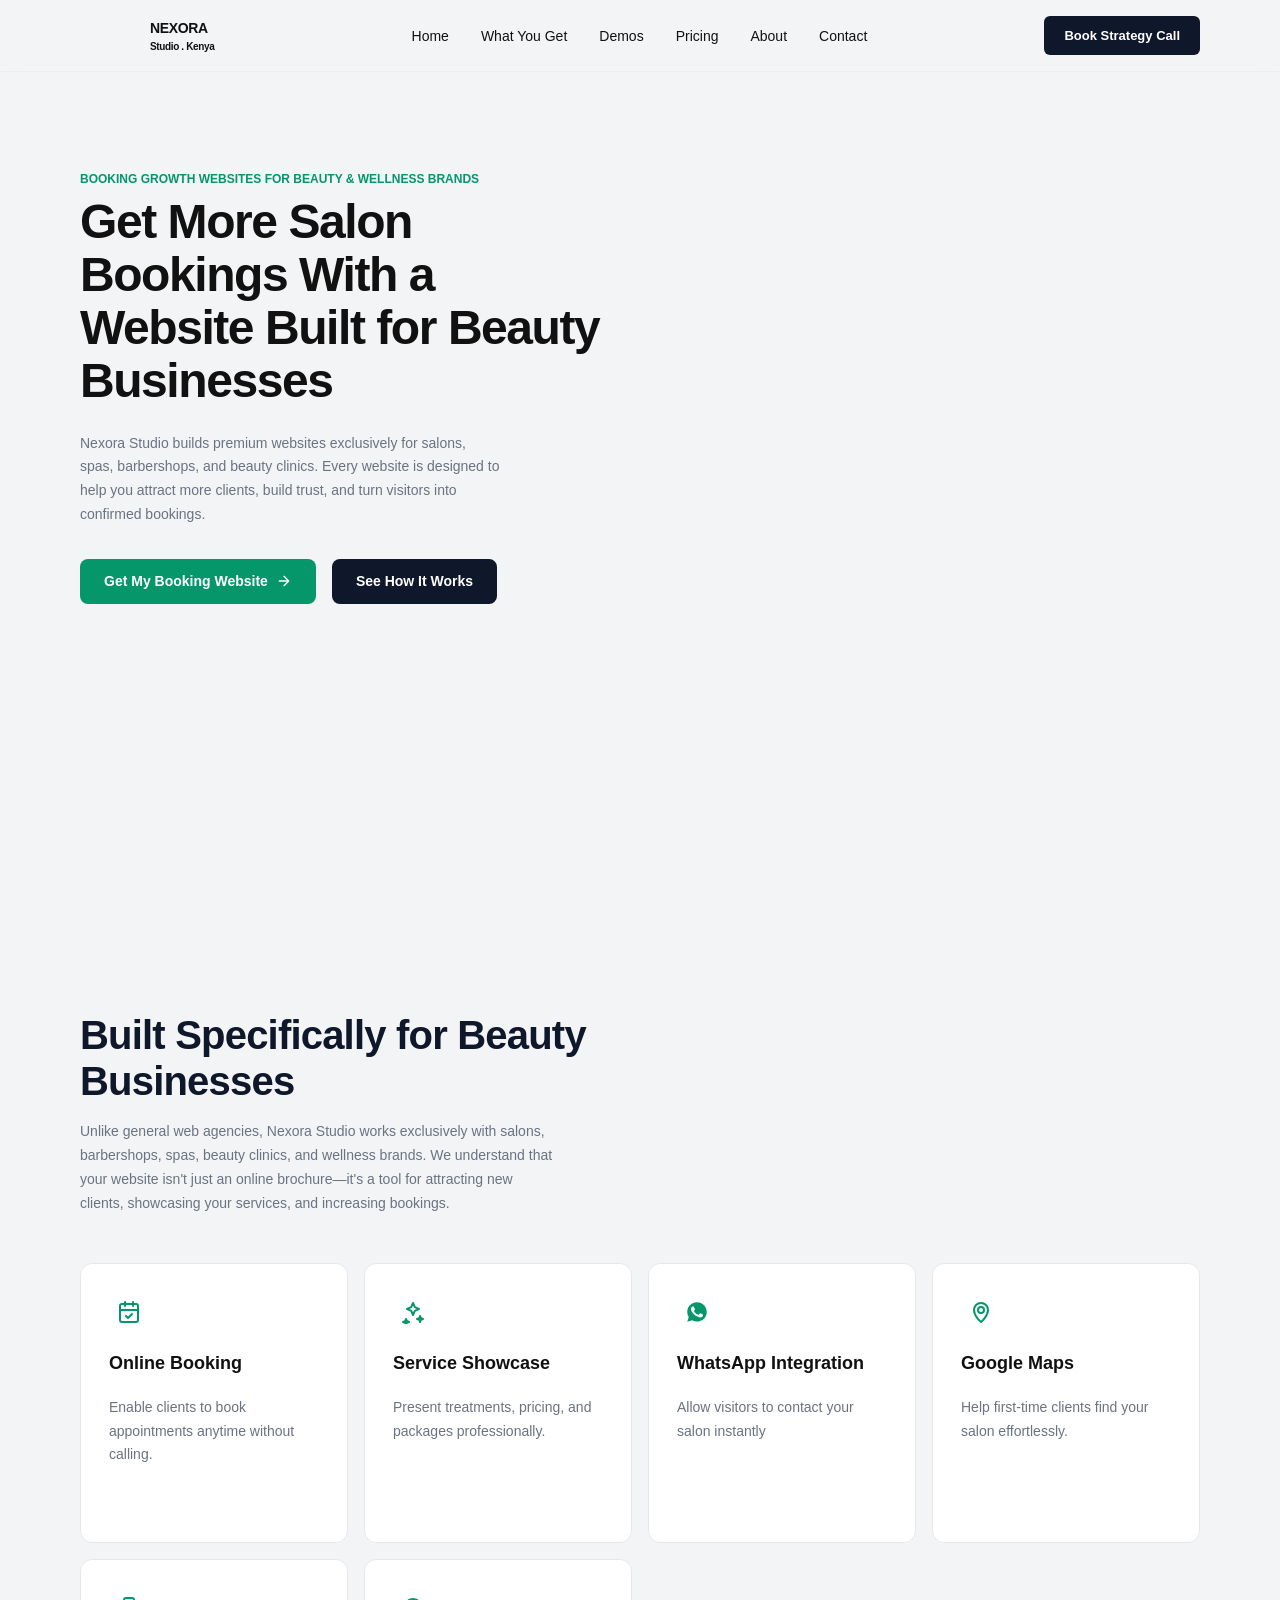
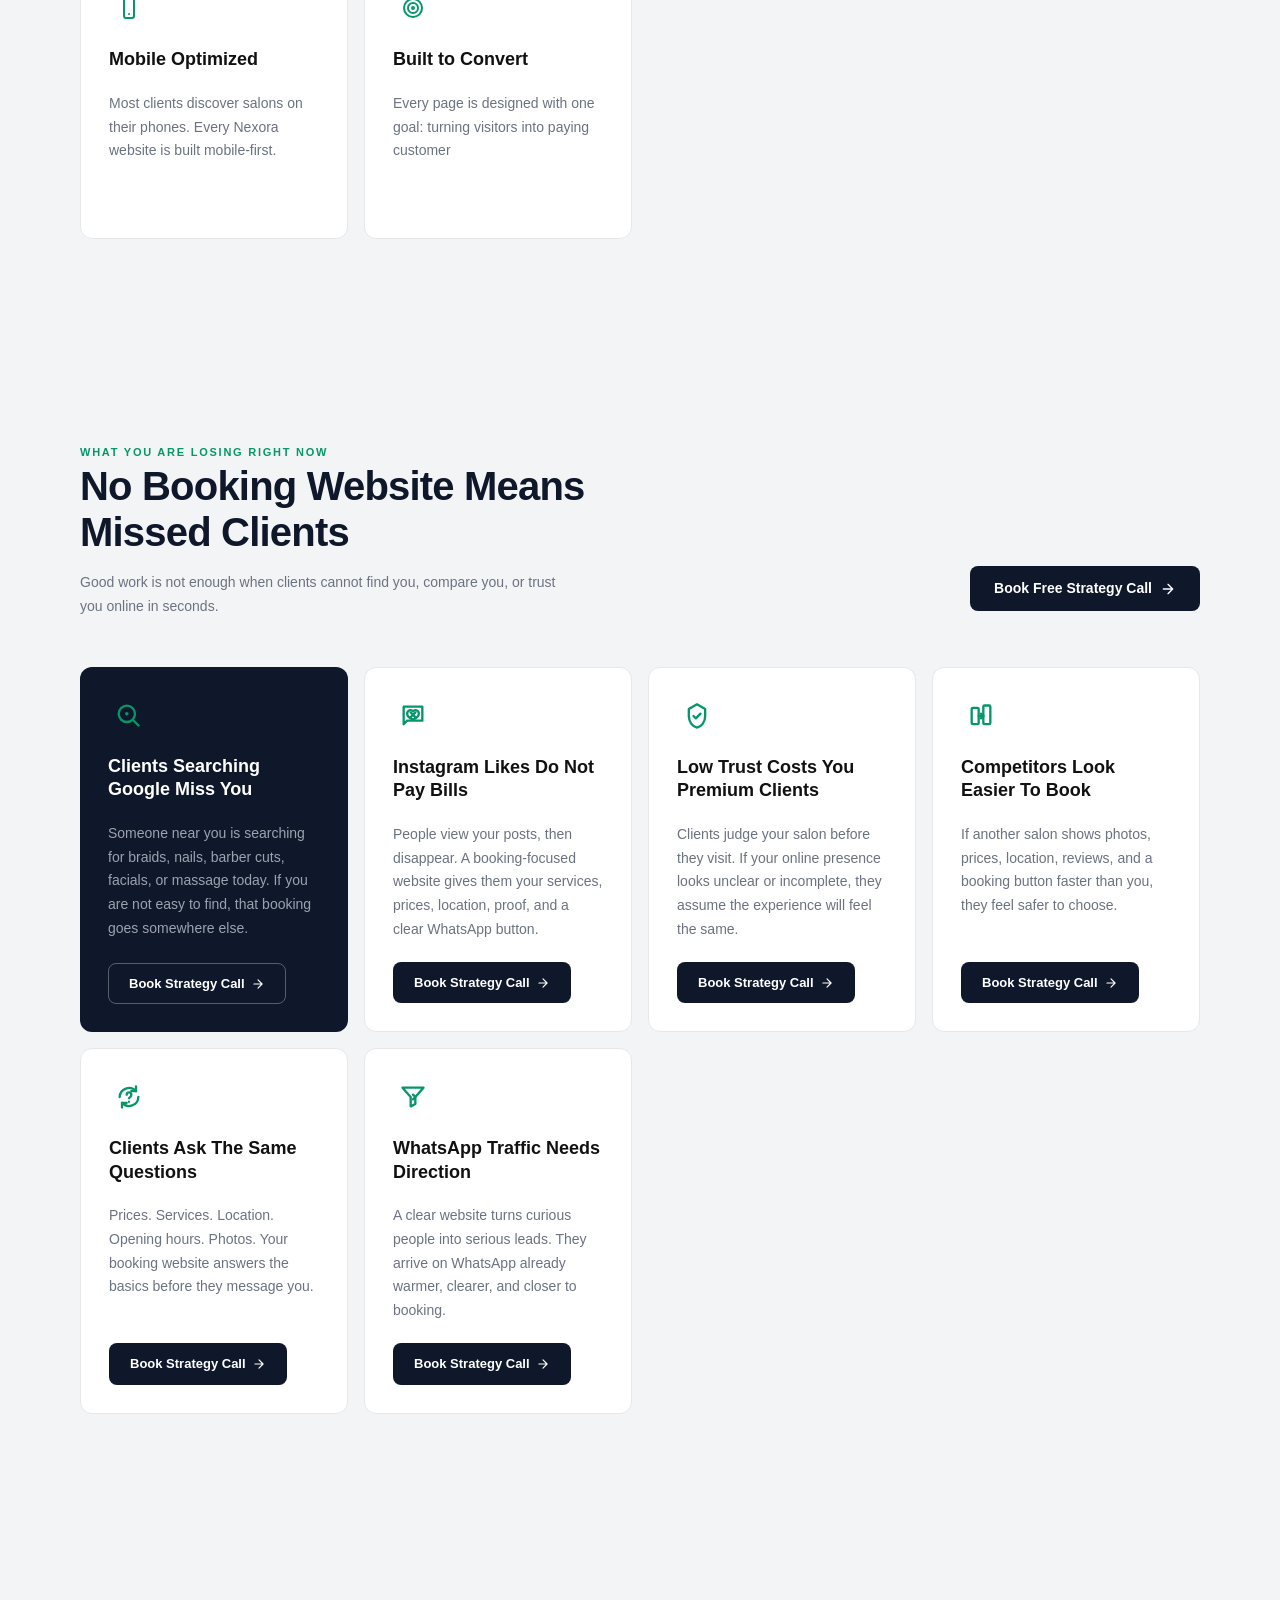
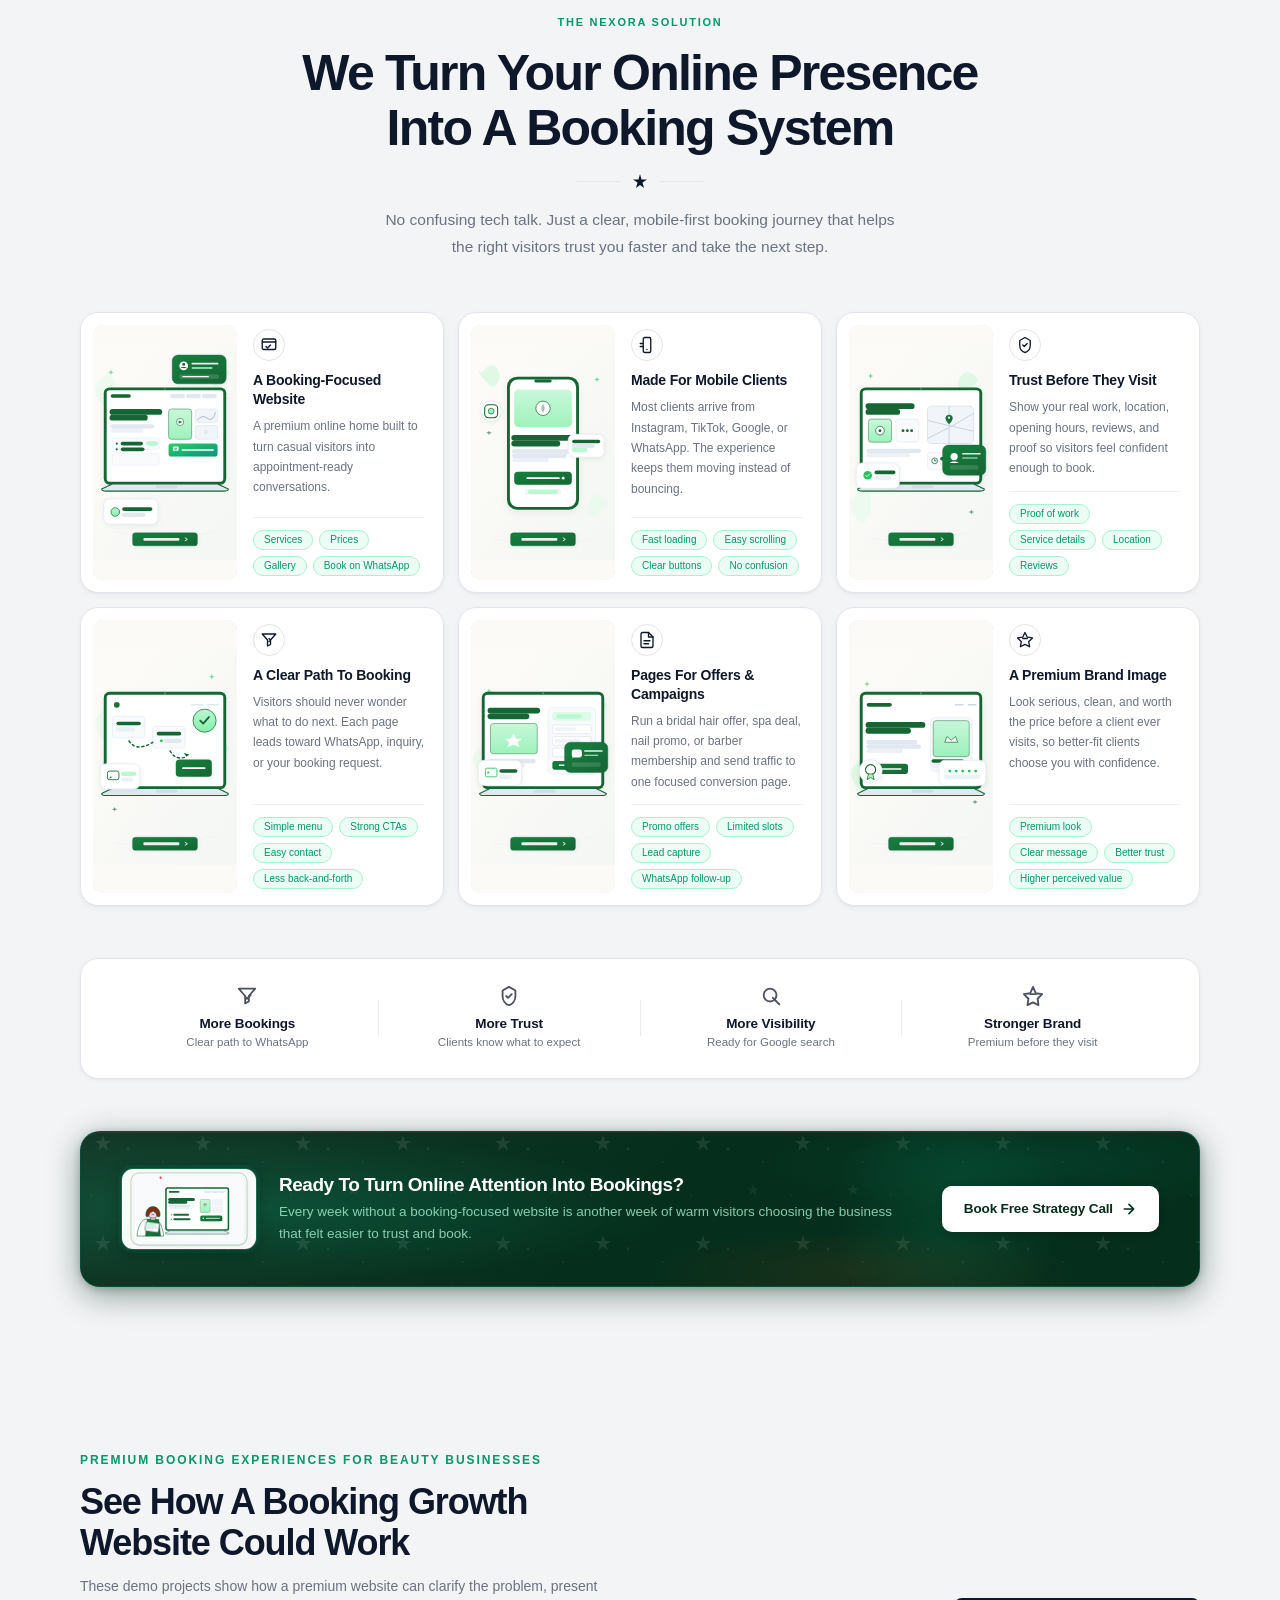
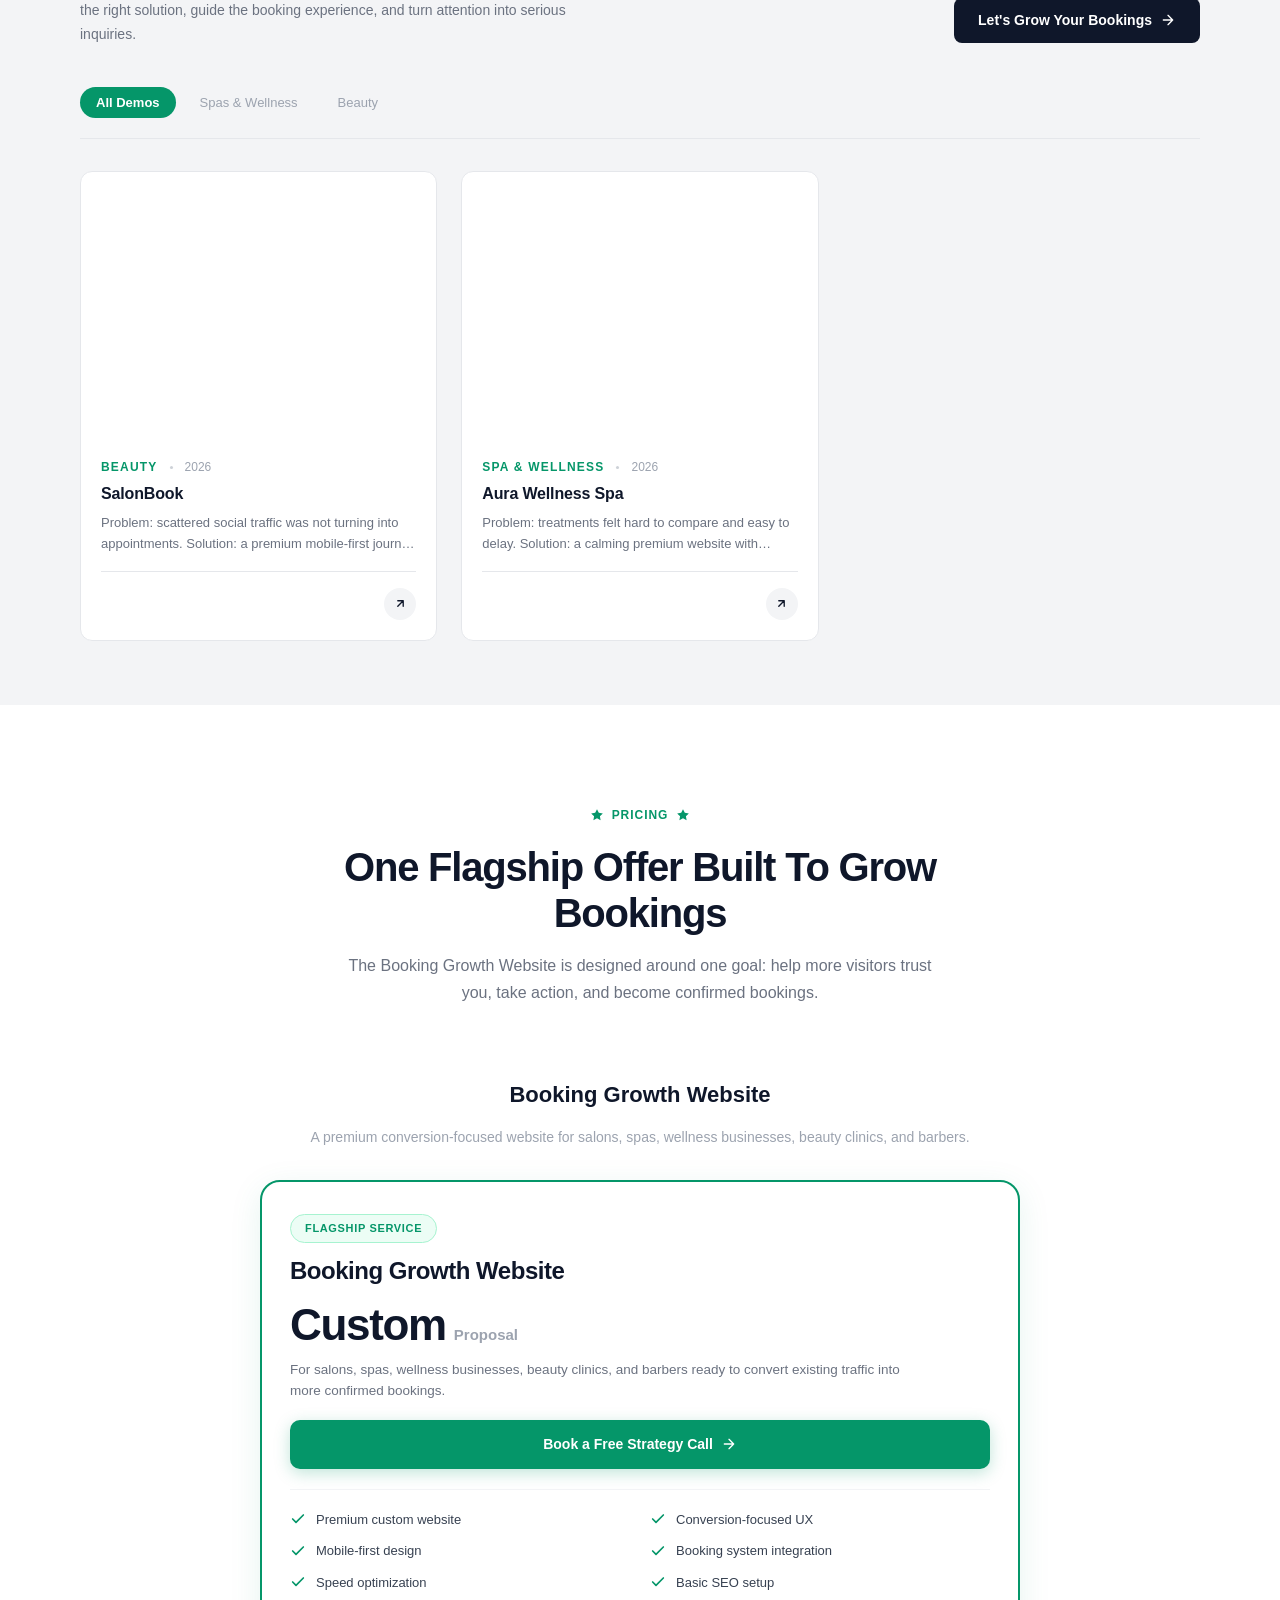
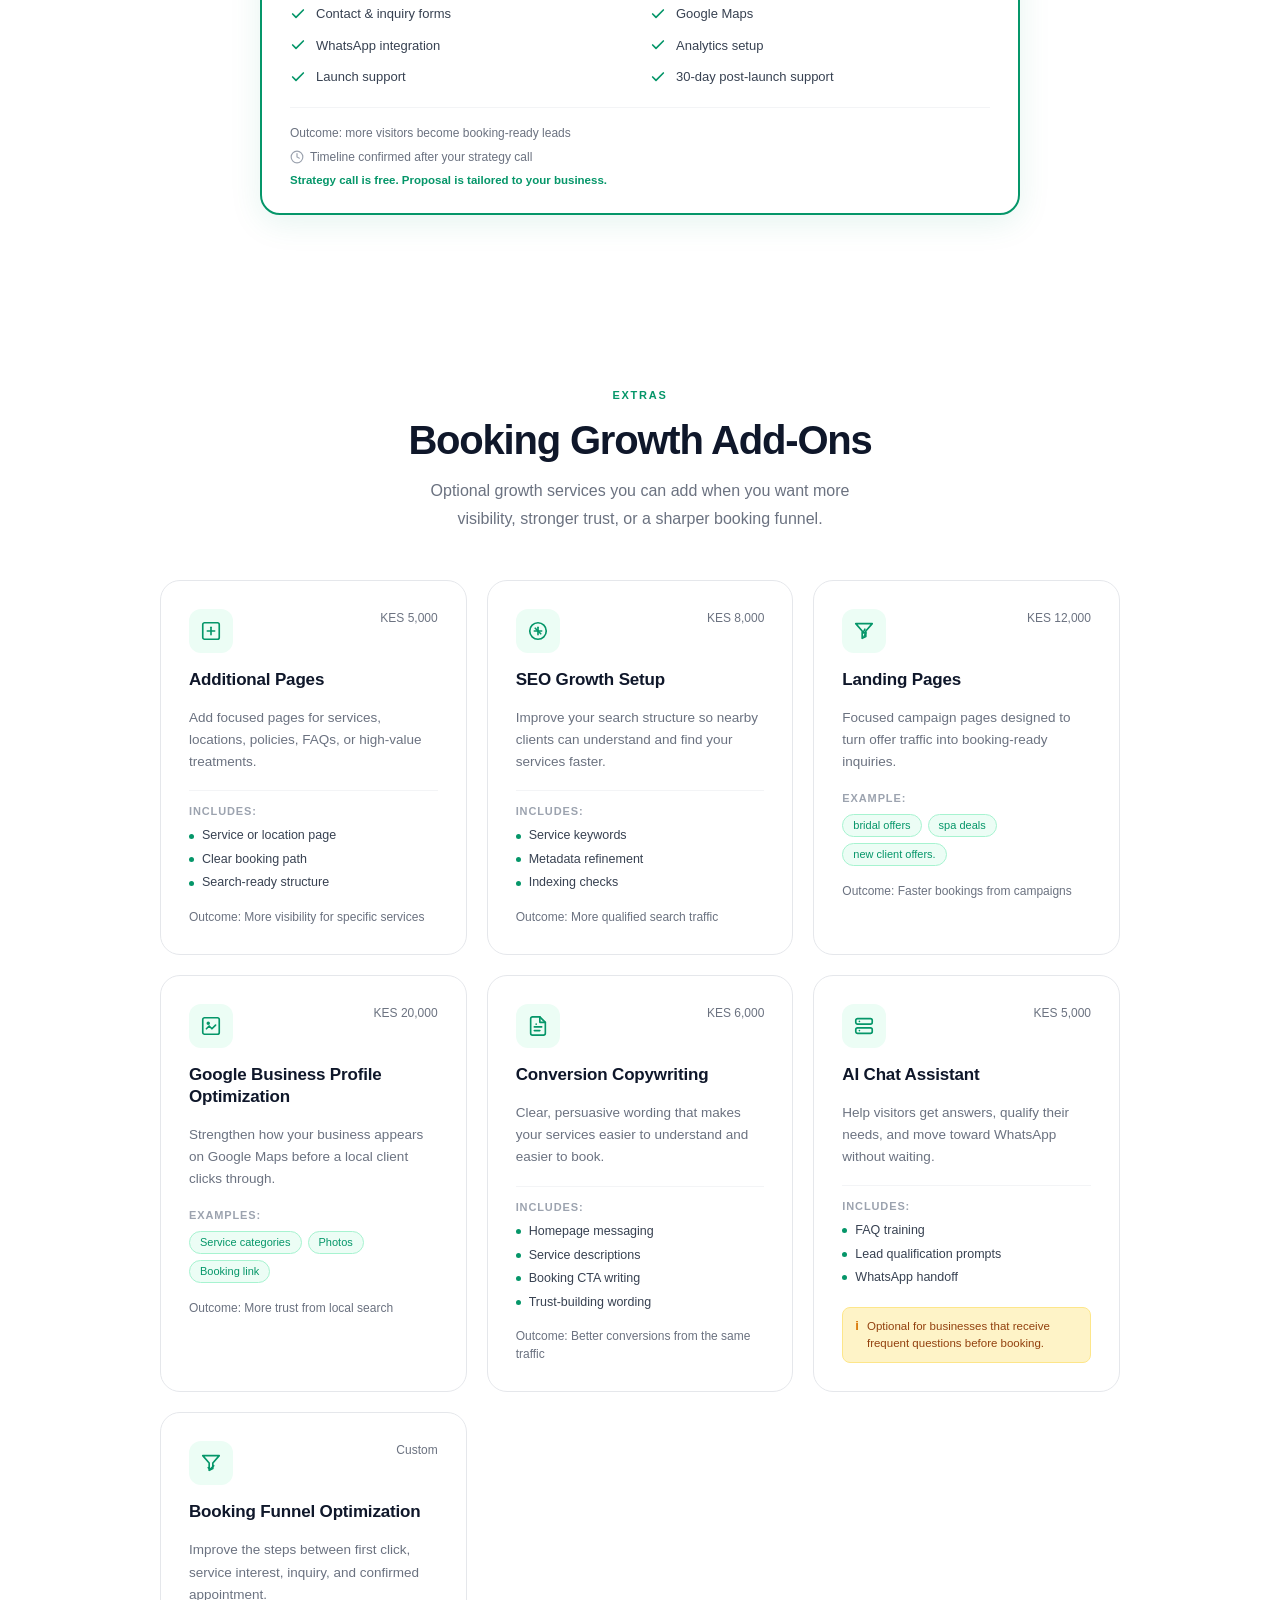
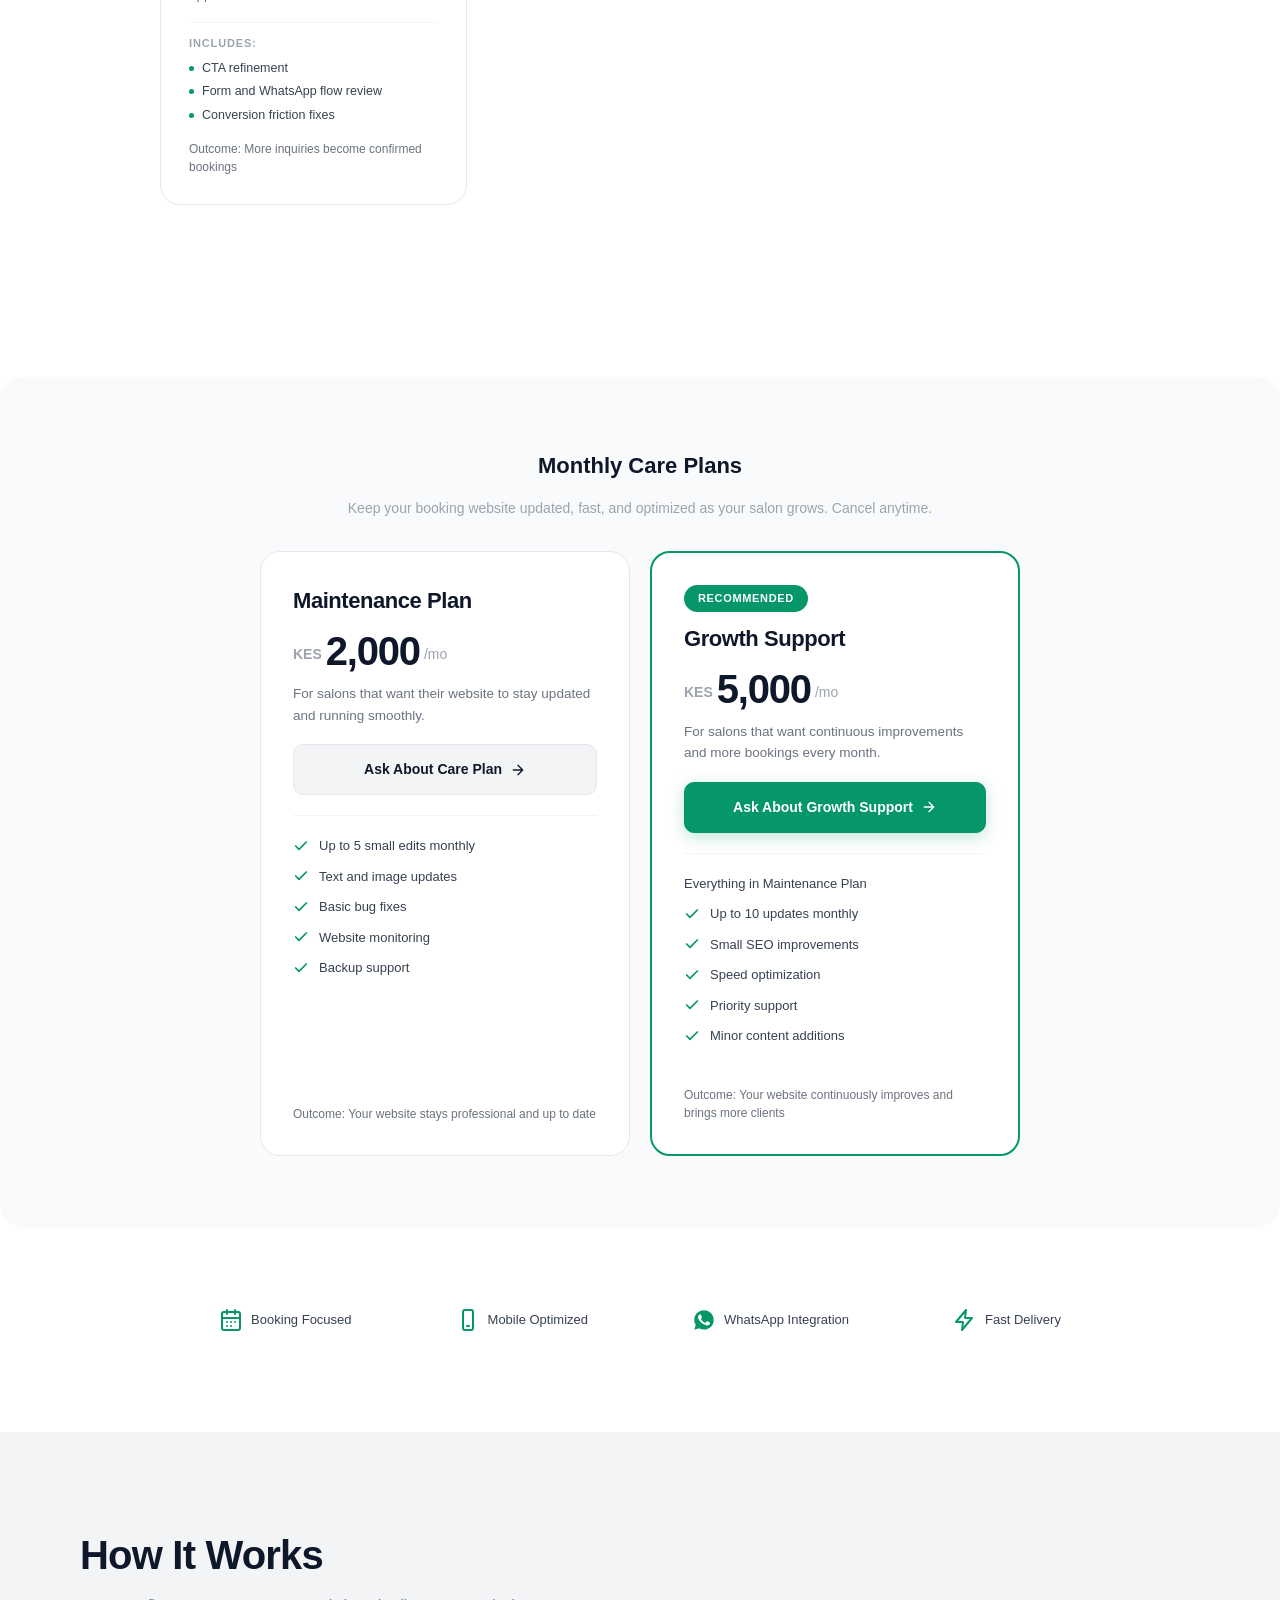
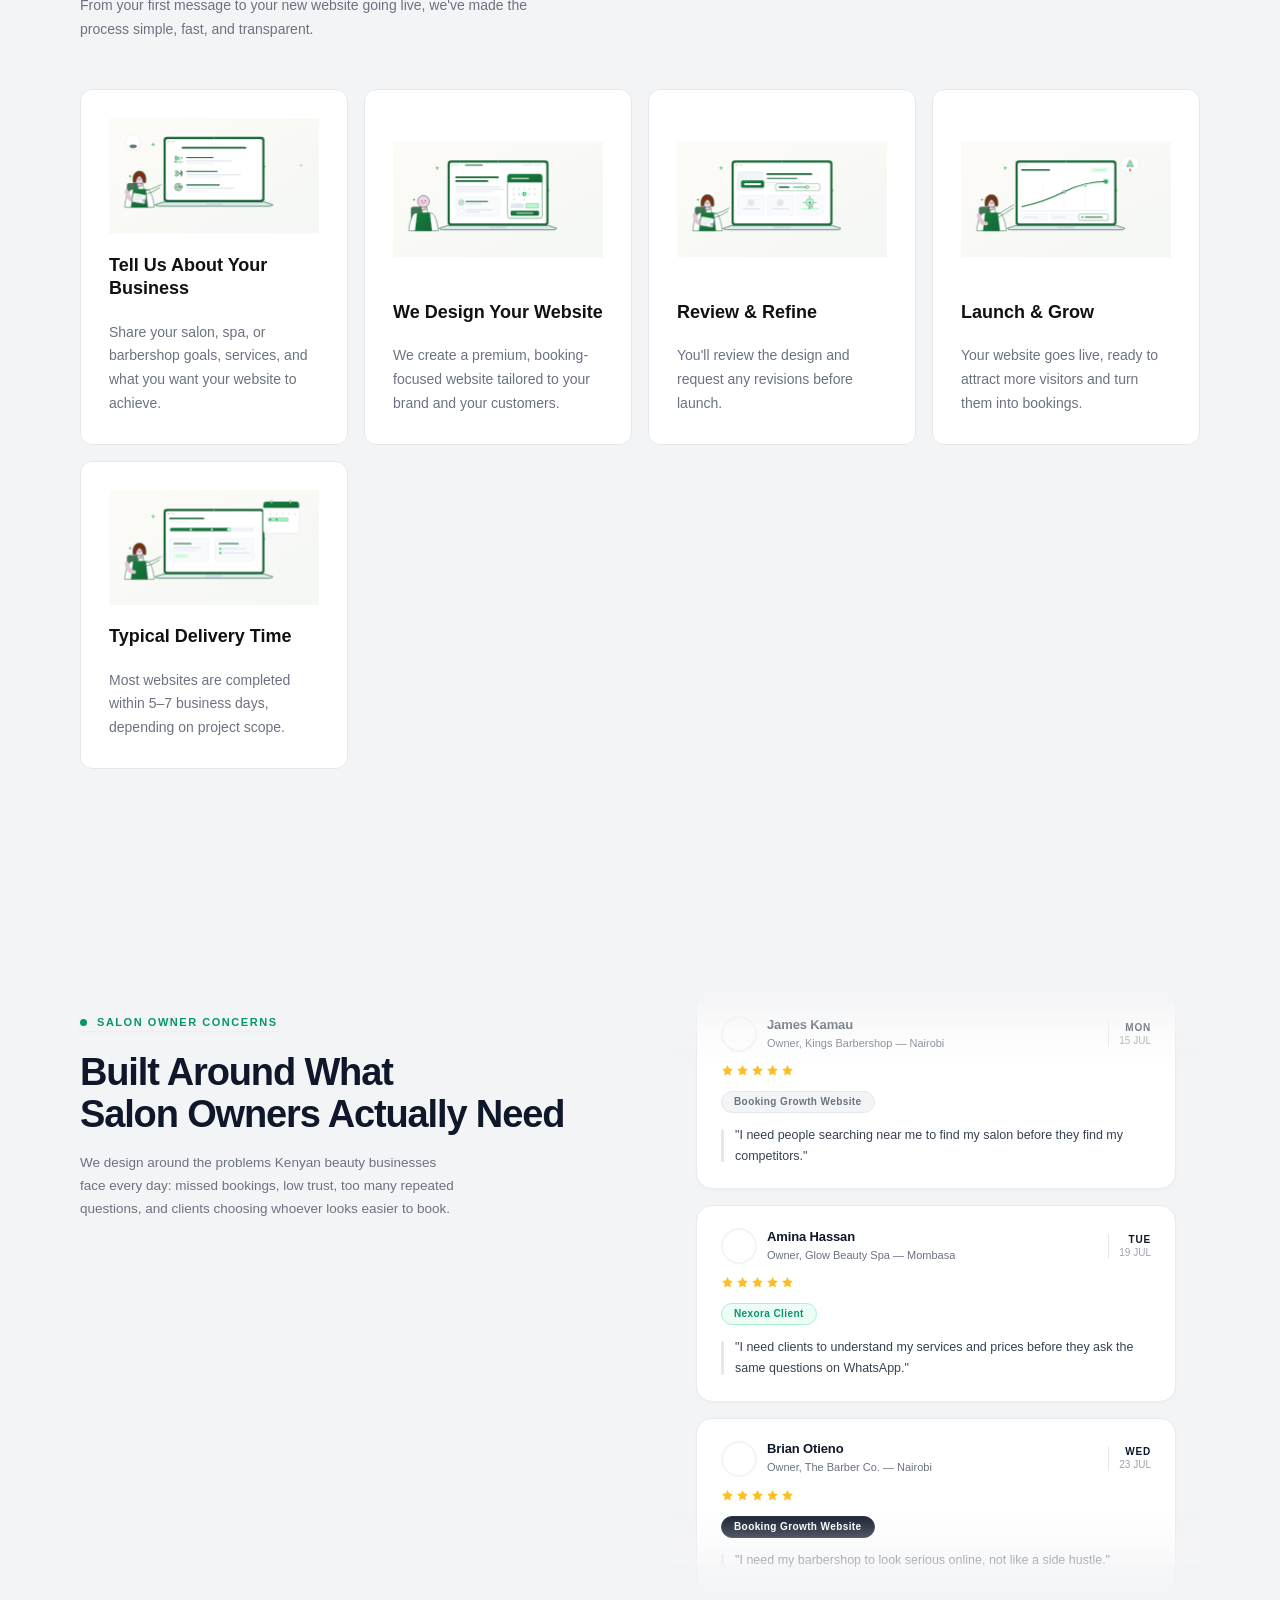
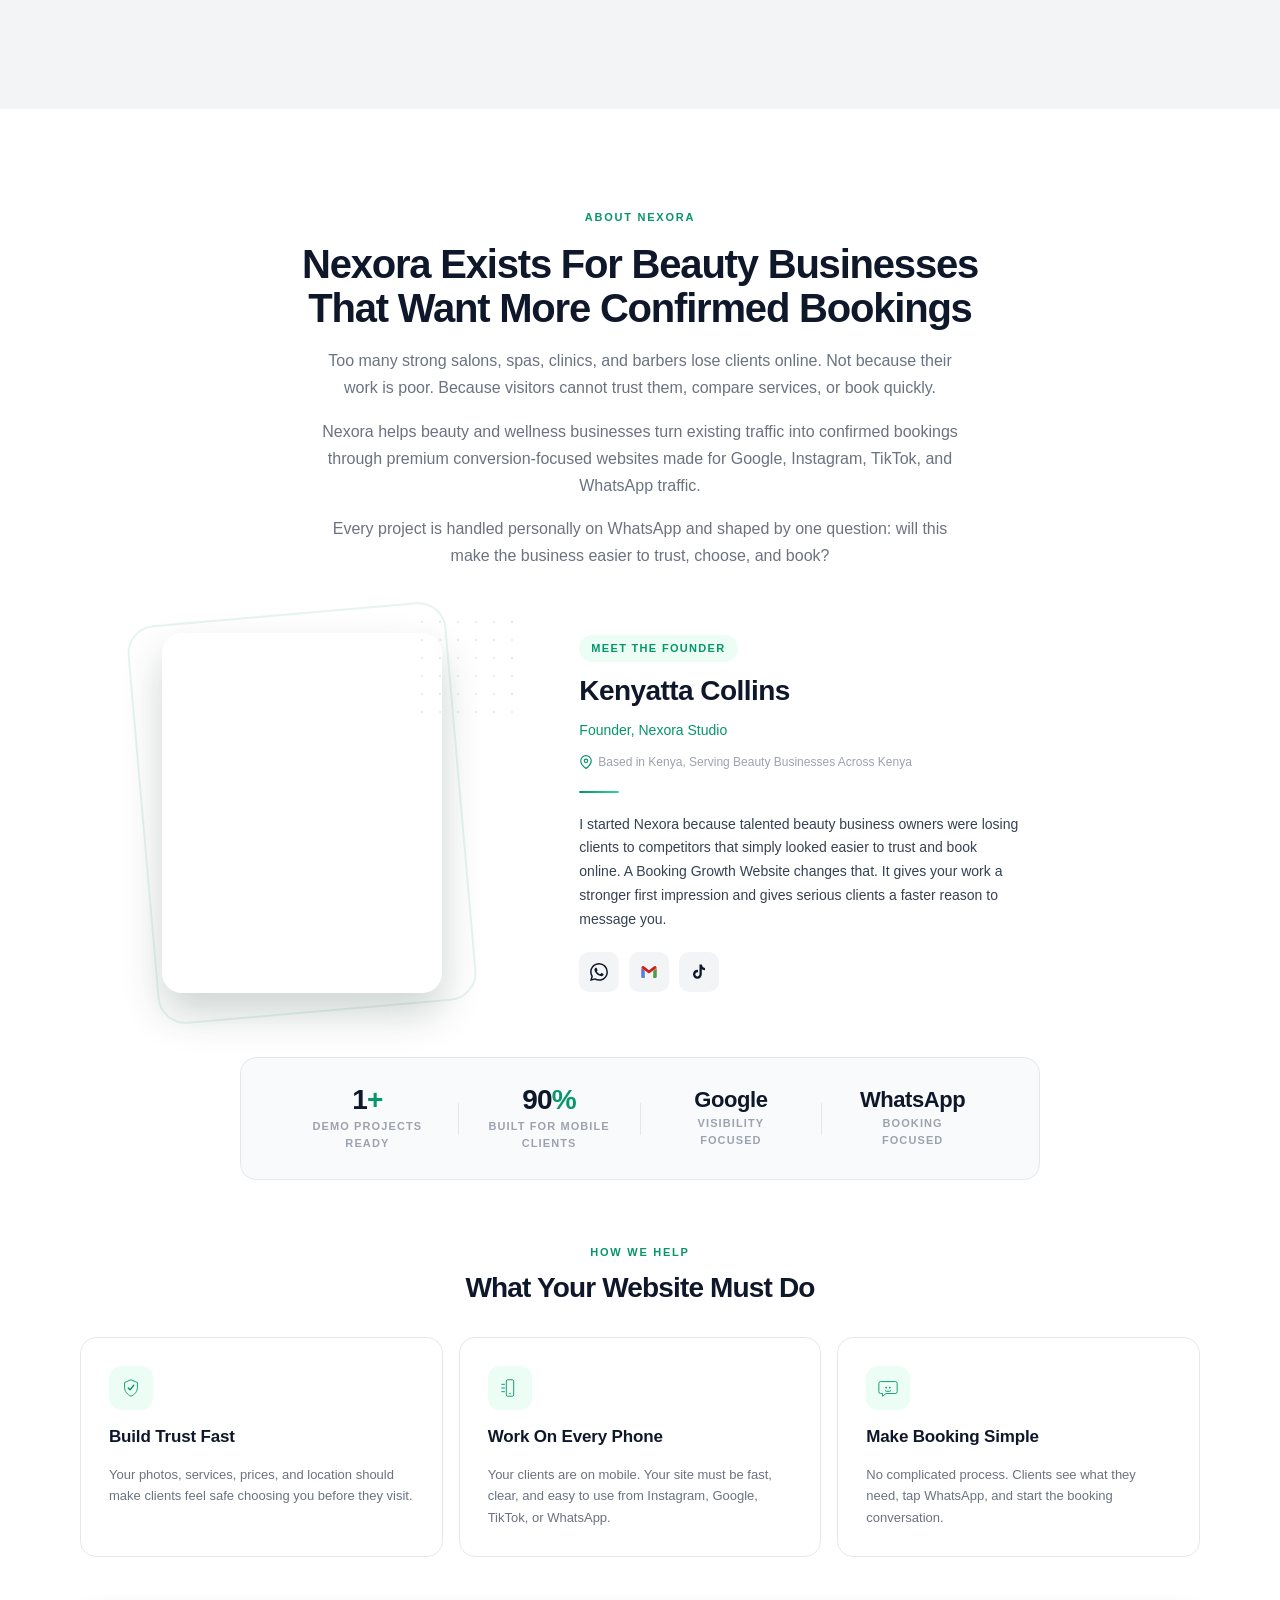
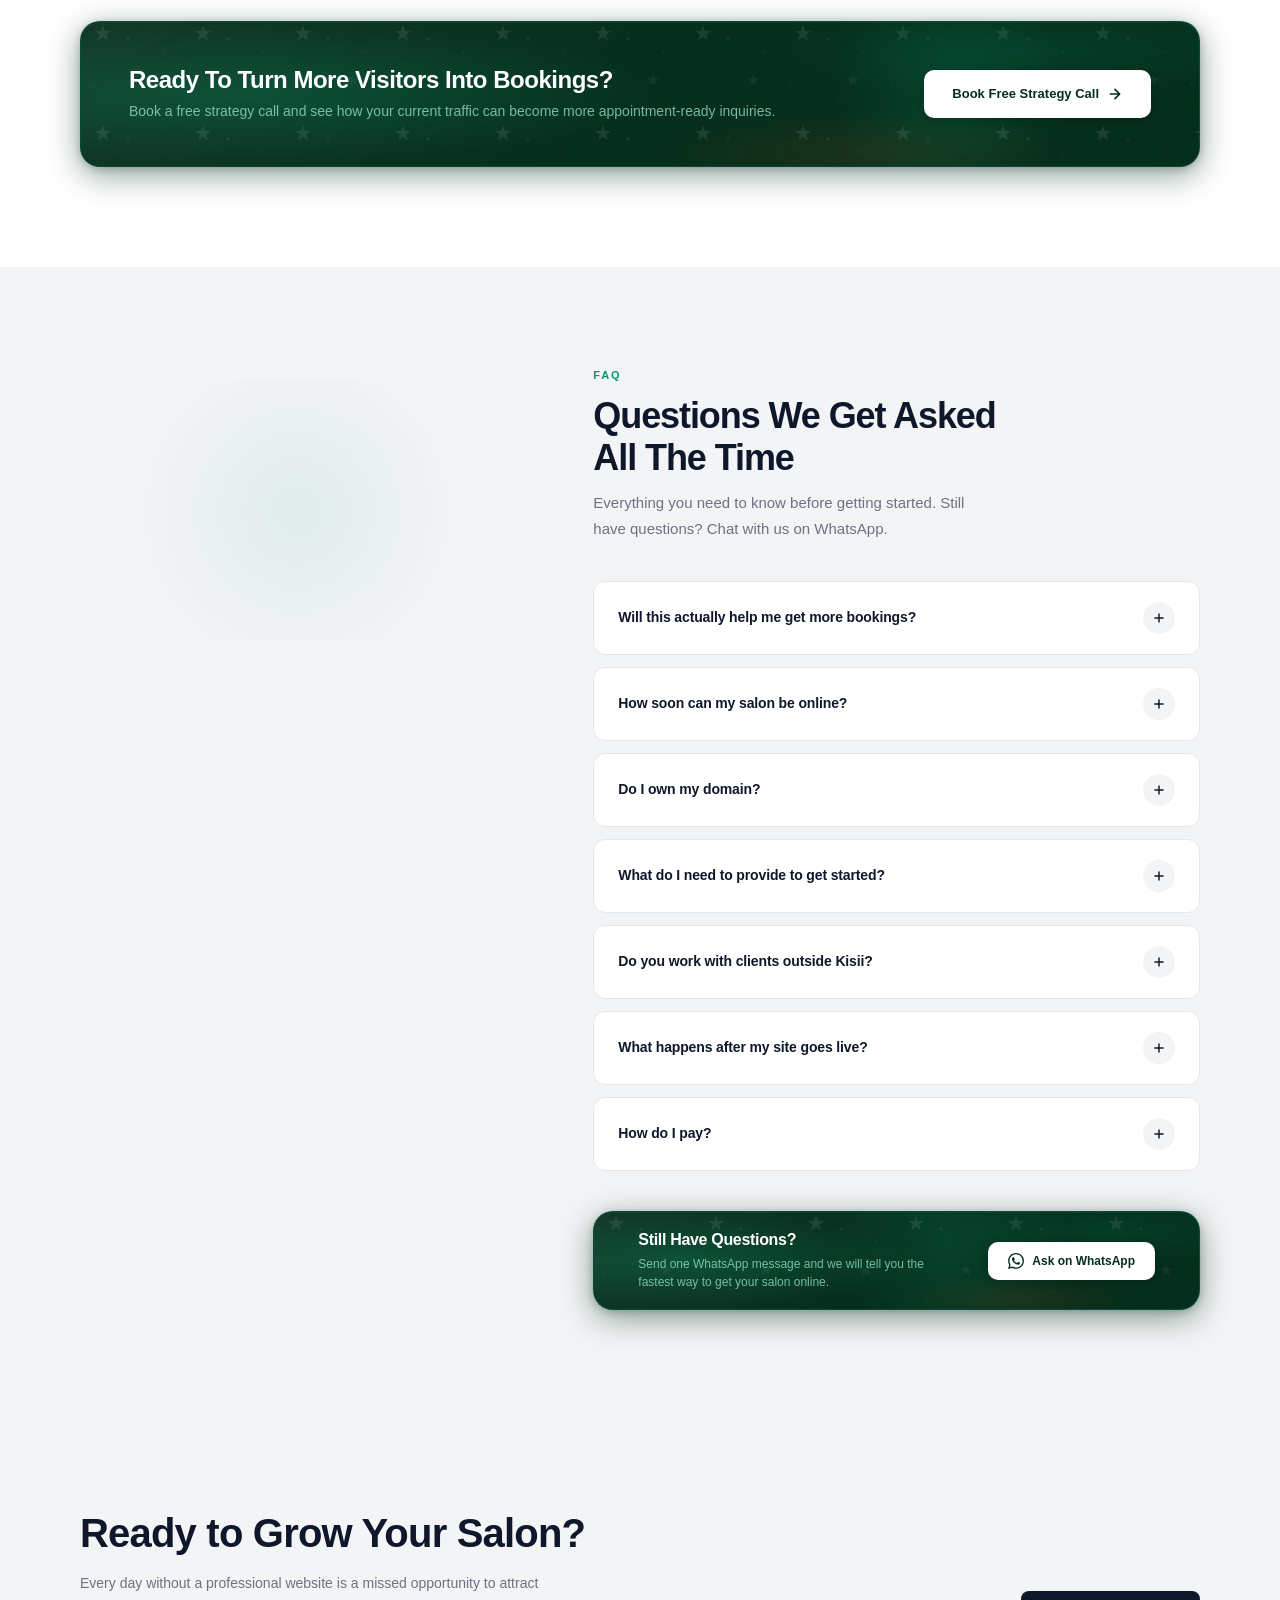
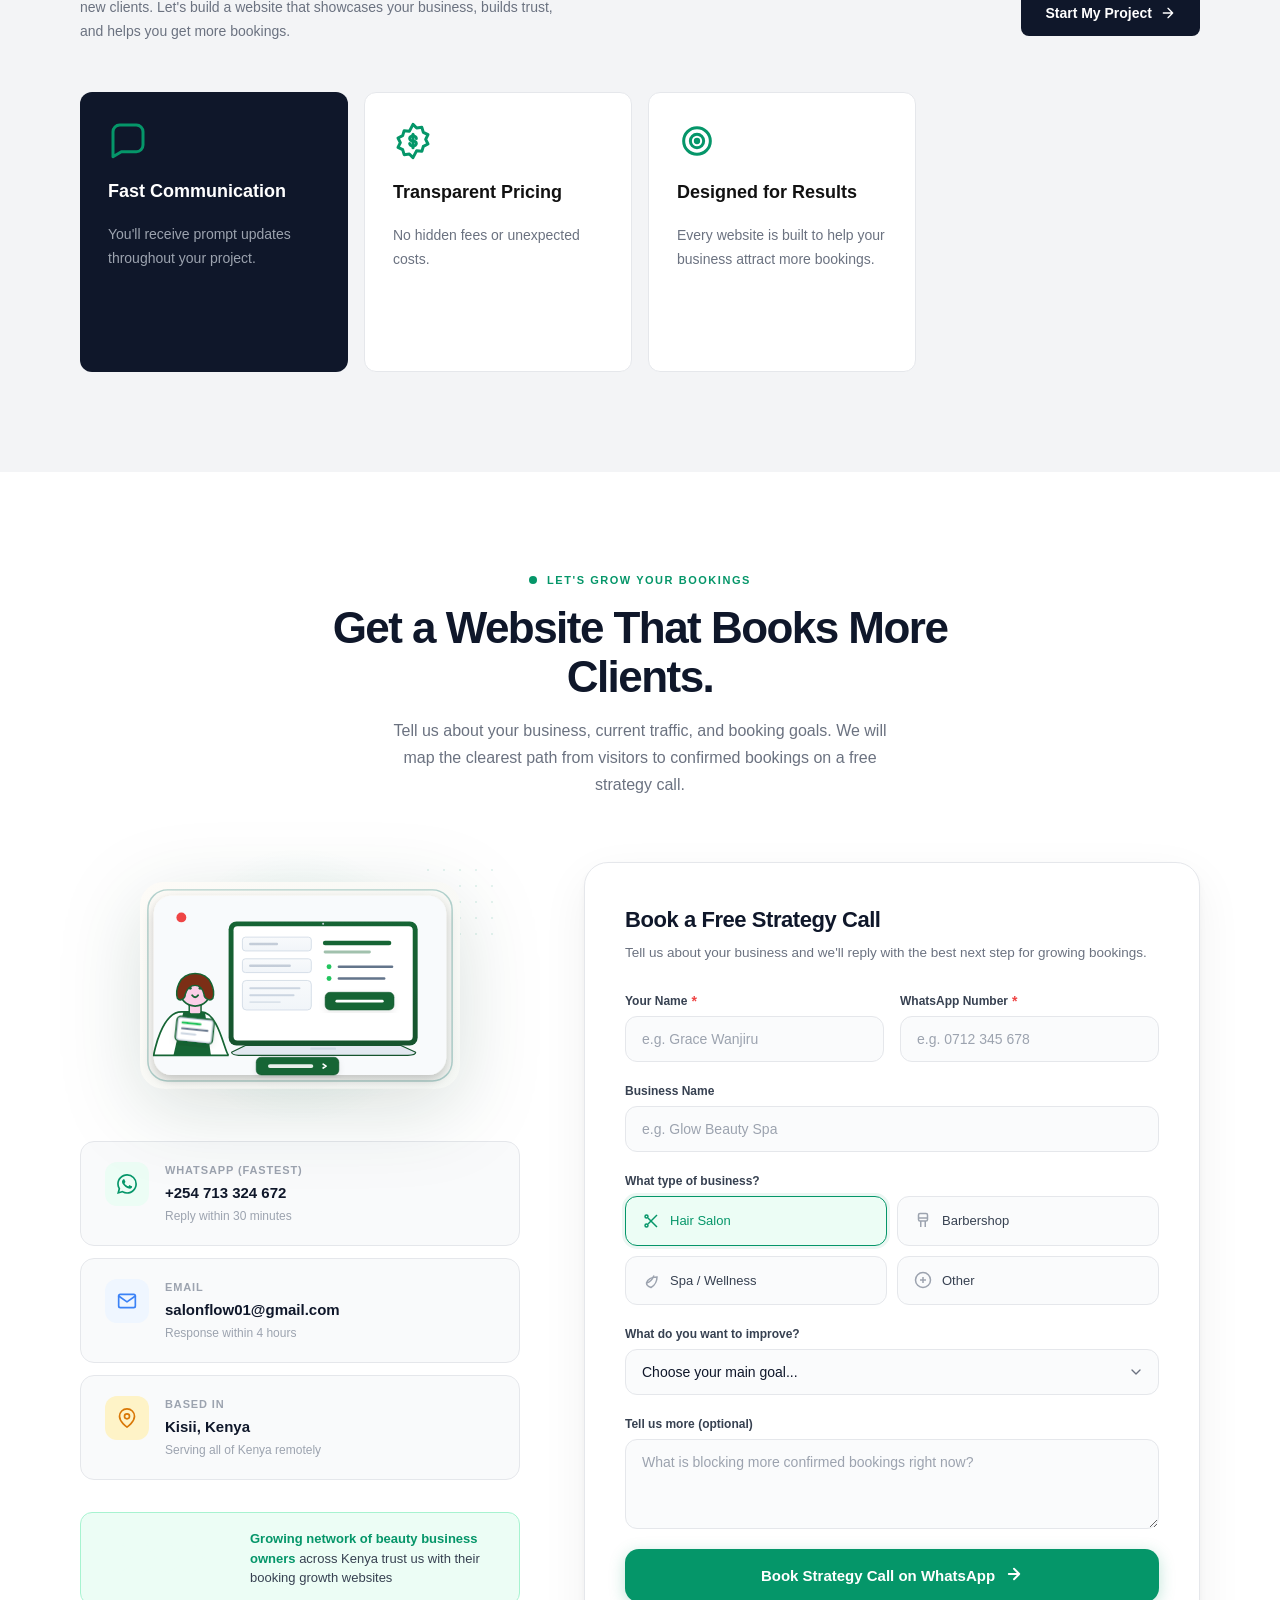
==== commit 626b7f10: "updated brand logo" ====
--- a/index.html
+++ b/index.html
@@ -19,8 +19,7 @@
     <meta name="twitter:card" content="summary_large_image">
     <meta name="twitter:title" content="Nexora Studio - Booking Growth Websites For Beauty Businesses">
     <meta name="twitter:description" content="Premium conversion-focused websites for salons, spas, wellness businesses, beauty clinics, and barbers.">
-    <link rel="icon" href="/assets/logo.png" type="image/png">
-    <link rel="apple-touch-icon" href="/assets/logo.png">
+    <link rel="icon" href="/assets/logo-favicon.svg" type="image/png">
 
     <link rel="stylesheet" href="/css/salonflow-style.css">
 
@@ -61,9 +60,9 @@
     <!-- Navbar -->
     <nav class="navbar" id="navbar" role="navigation" aria-label="Main navigation">
         <a href="#" class="logo" aria-label="Nexora Studio Home">
-            <img src="/assets/logo.png" alt="" width="70px" height="70px">
-
-            <span style="font-size: 14px;">
+            <img src="/assets/new-logo.svg" alt="" width="90px" height="90px">
+
+            <span class="text" style="font-size: 14px;">
                 NEXORA <br>
                 <p style="font-size: 10px; font-weight: 600;">Studio . Kenya</p>
             </span>
@@ -4323,7 +4322,7 @@
                 <div class="footer-brand">
                     <a href="#" class="footer-logo" aria-label="Nexora Studio Home">
                         <a href="#" class="logo" aria-label="SalonFlow Studio Home">
-                            <img src="/assets/logo.png" alt="" width="70px" height="70px">
+                            <img src="/assets/new-logo.svg" alt="" width="90px" height="90px" style="margin-right: 10px;">
 
                             <span style="font-size: 14px; color: white;">
                                 NEXORA <br>
--- a/css/salonflow-style.css
+++ b/css/salonflow-style.css
@@ -185,7 +185,7 @@
 .logo {
     display: flex;
     align-items: center;
-    gap: -5px;
+    gap: -50px;
     font-family: var(--font-logo);
     font-weight: var(--font-extrabold);
     font-size: 18px;
@@ -193,6 +193,10 @@
     transition: opacity var(--transition-fast);
     letter-spacing: -0.02em;
     text-decoration: none;
+}
+
+.logo span {
+    transform: translateX(-20px);
 }
 
 .logo:hover {
@@ -6106,7 +6110,7 @@
     opacity: 0.85;
 }
 
-.footer-logo svg {
+.footer-logo img {
     width: 44px;
     height: 44px;
     flex-shrink: 0;
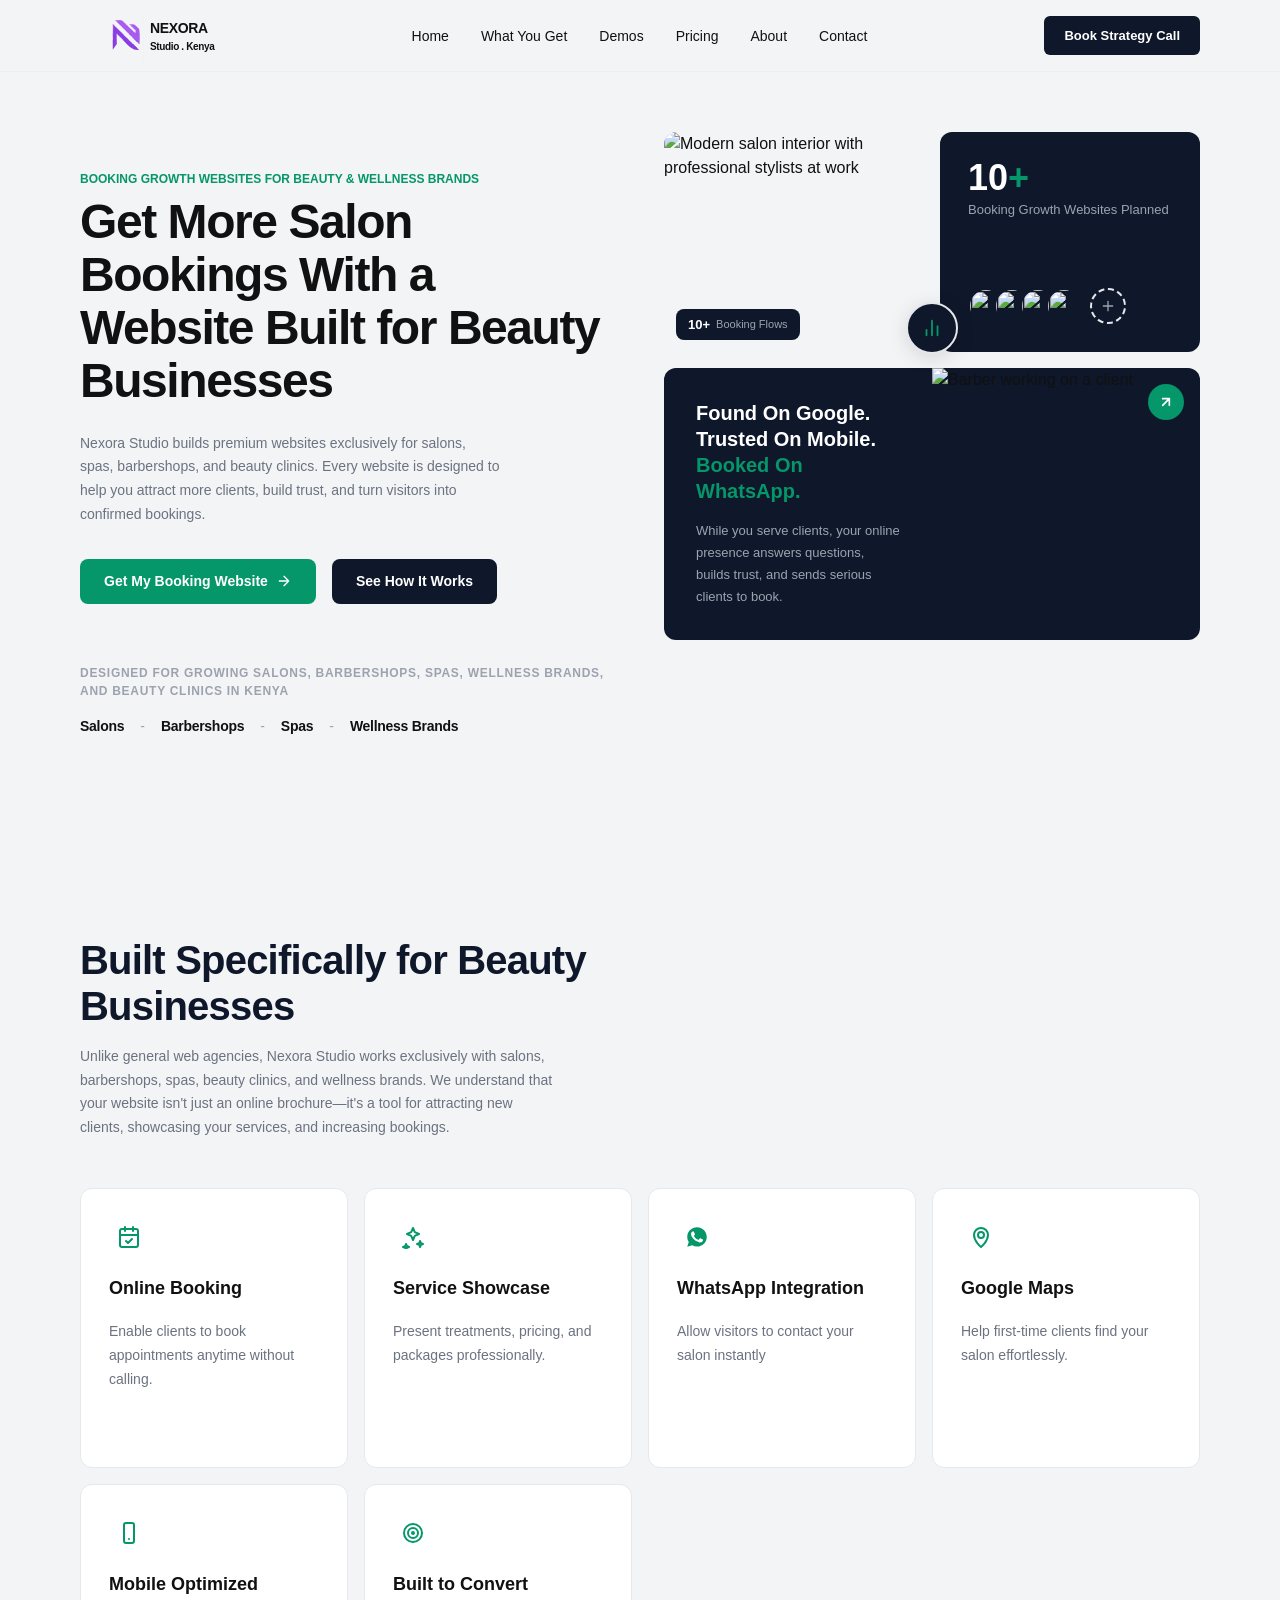
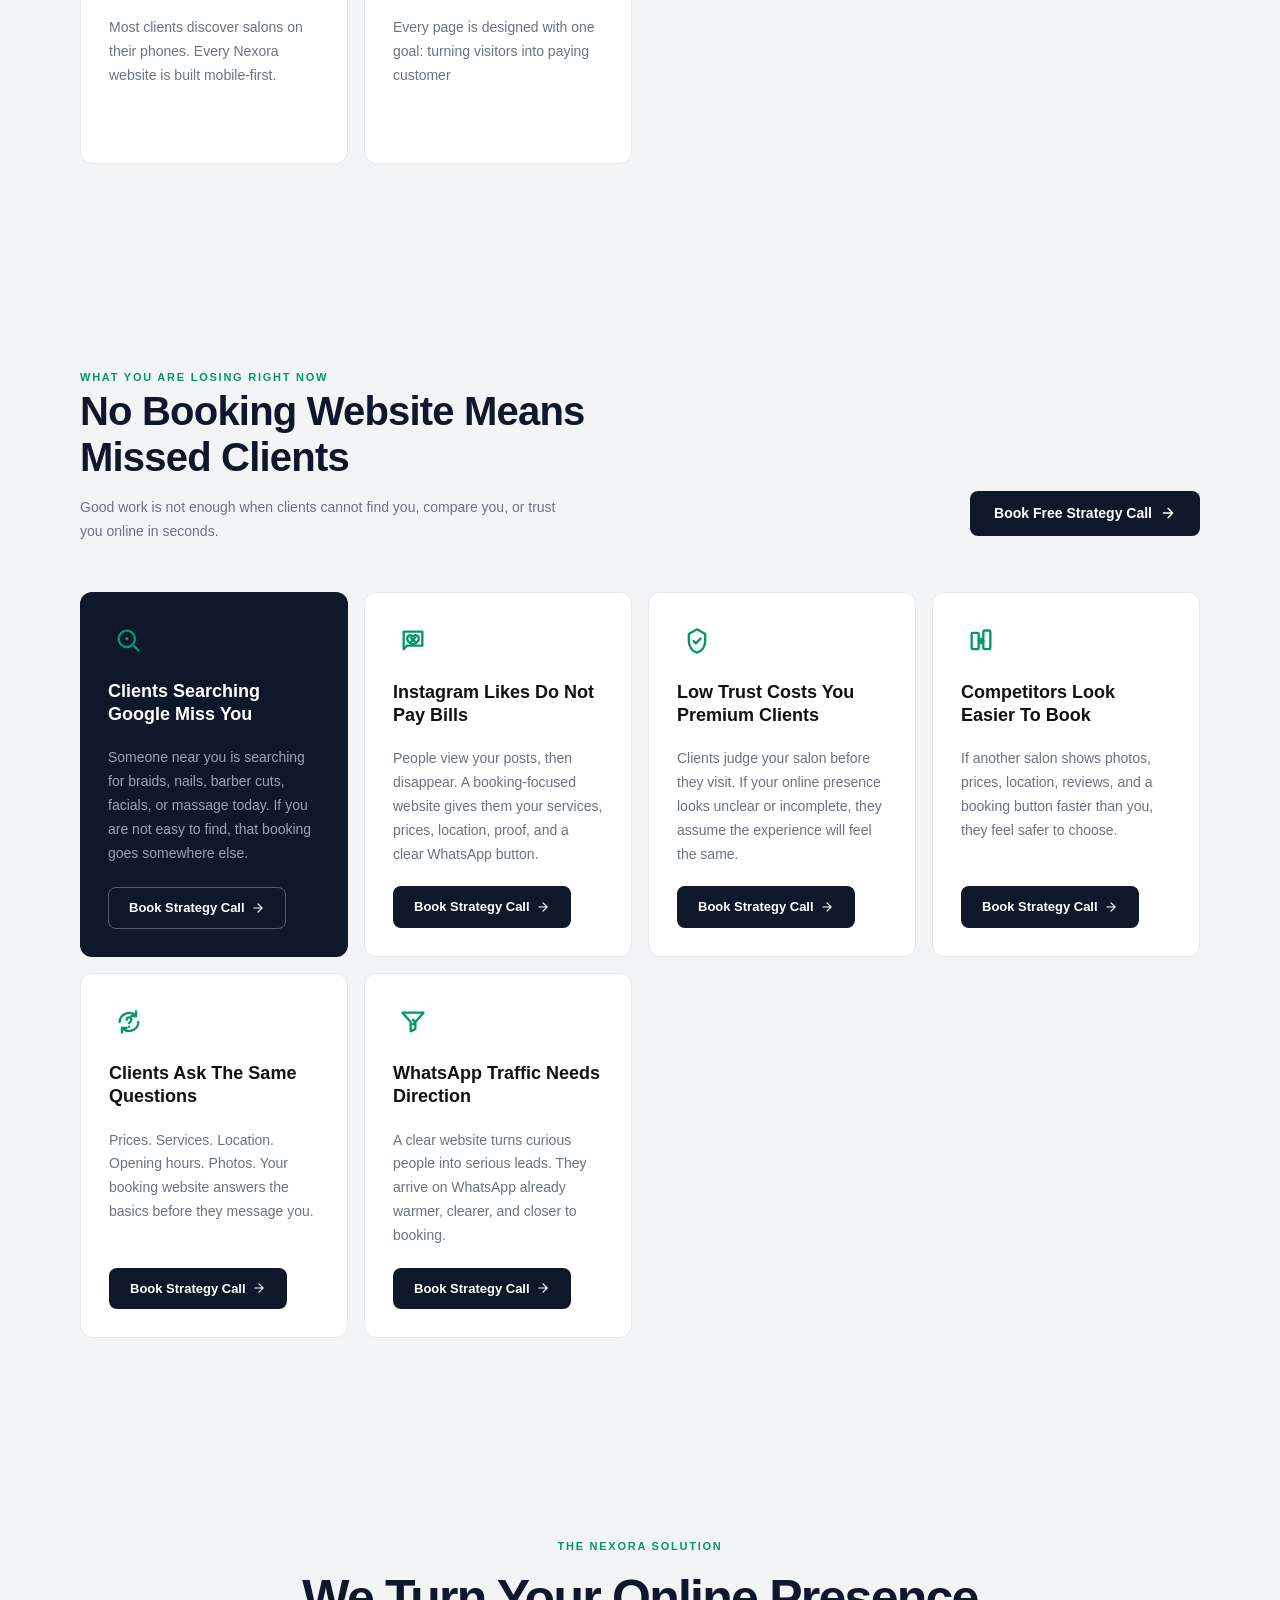
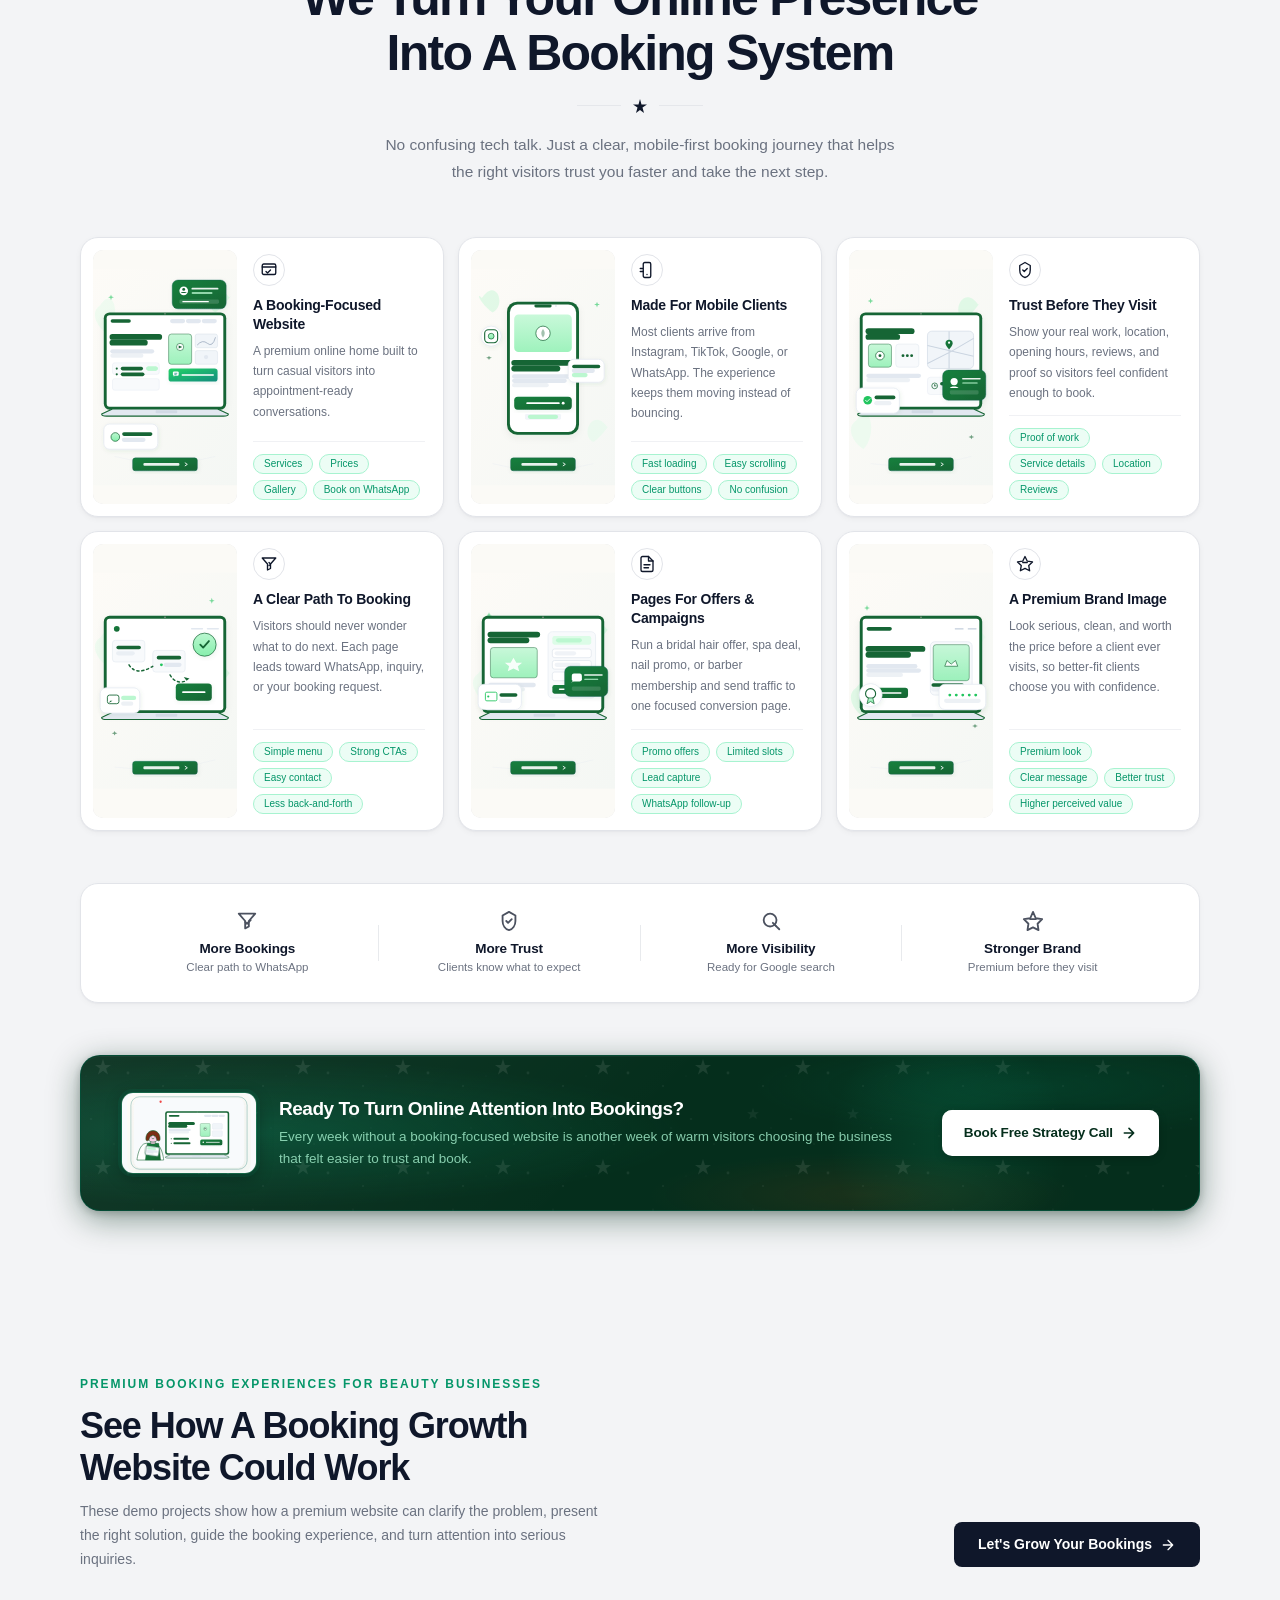
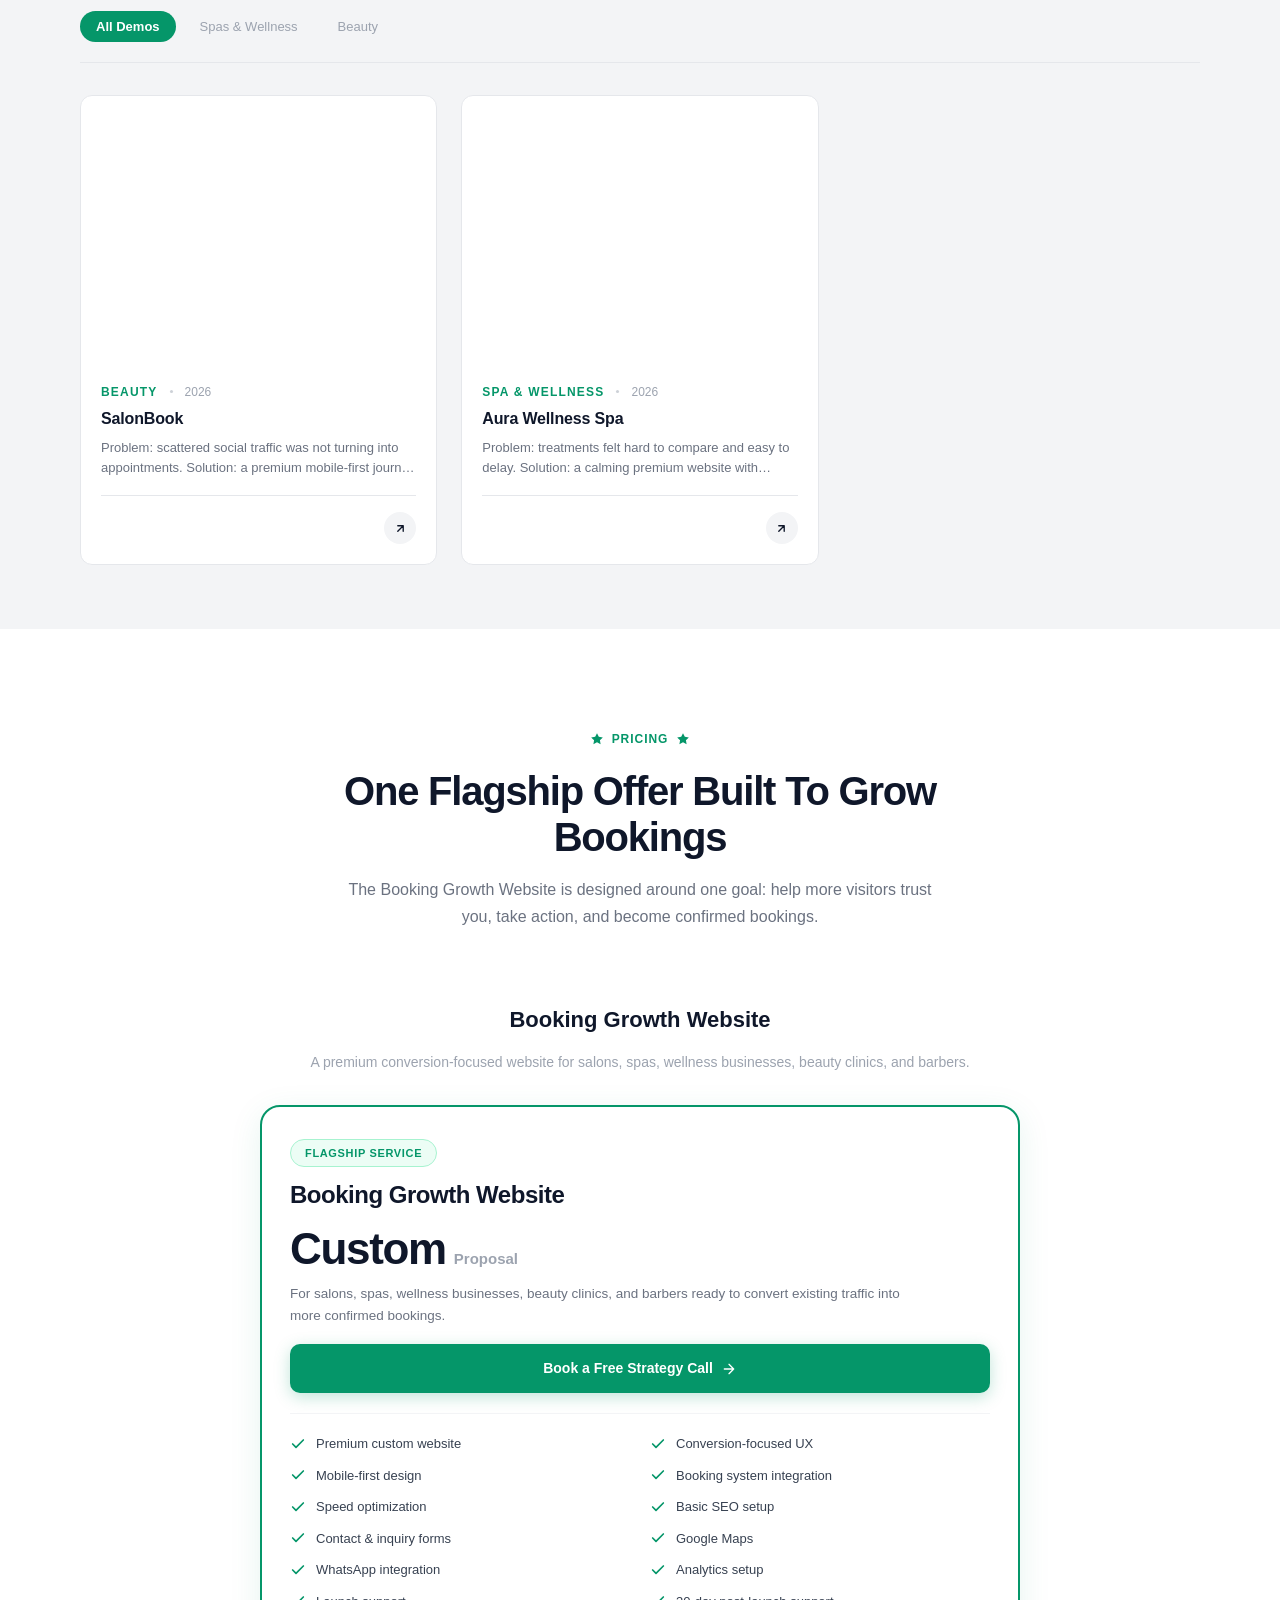
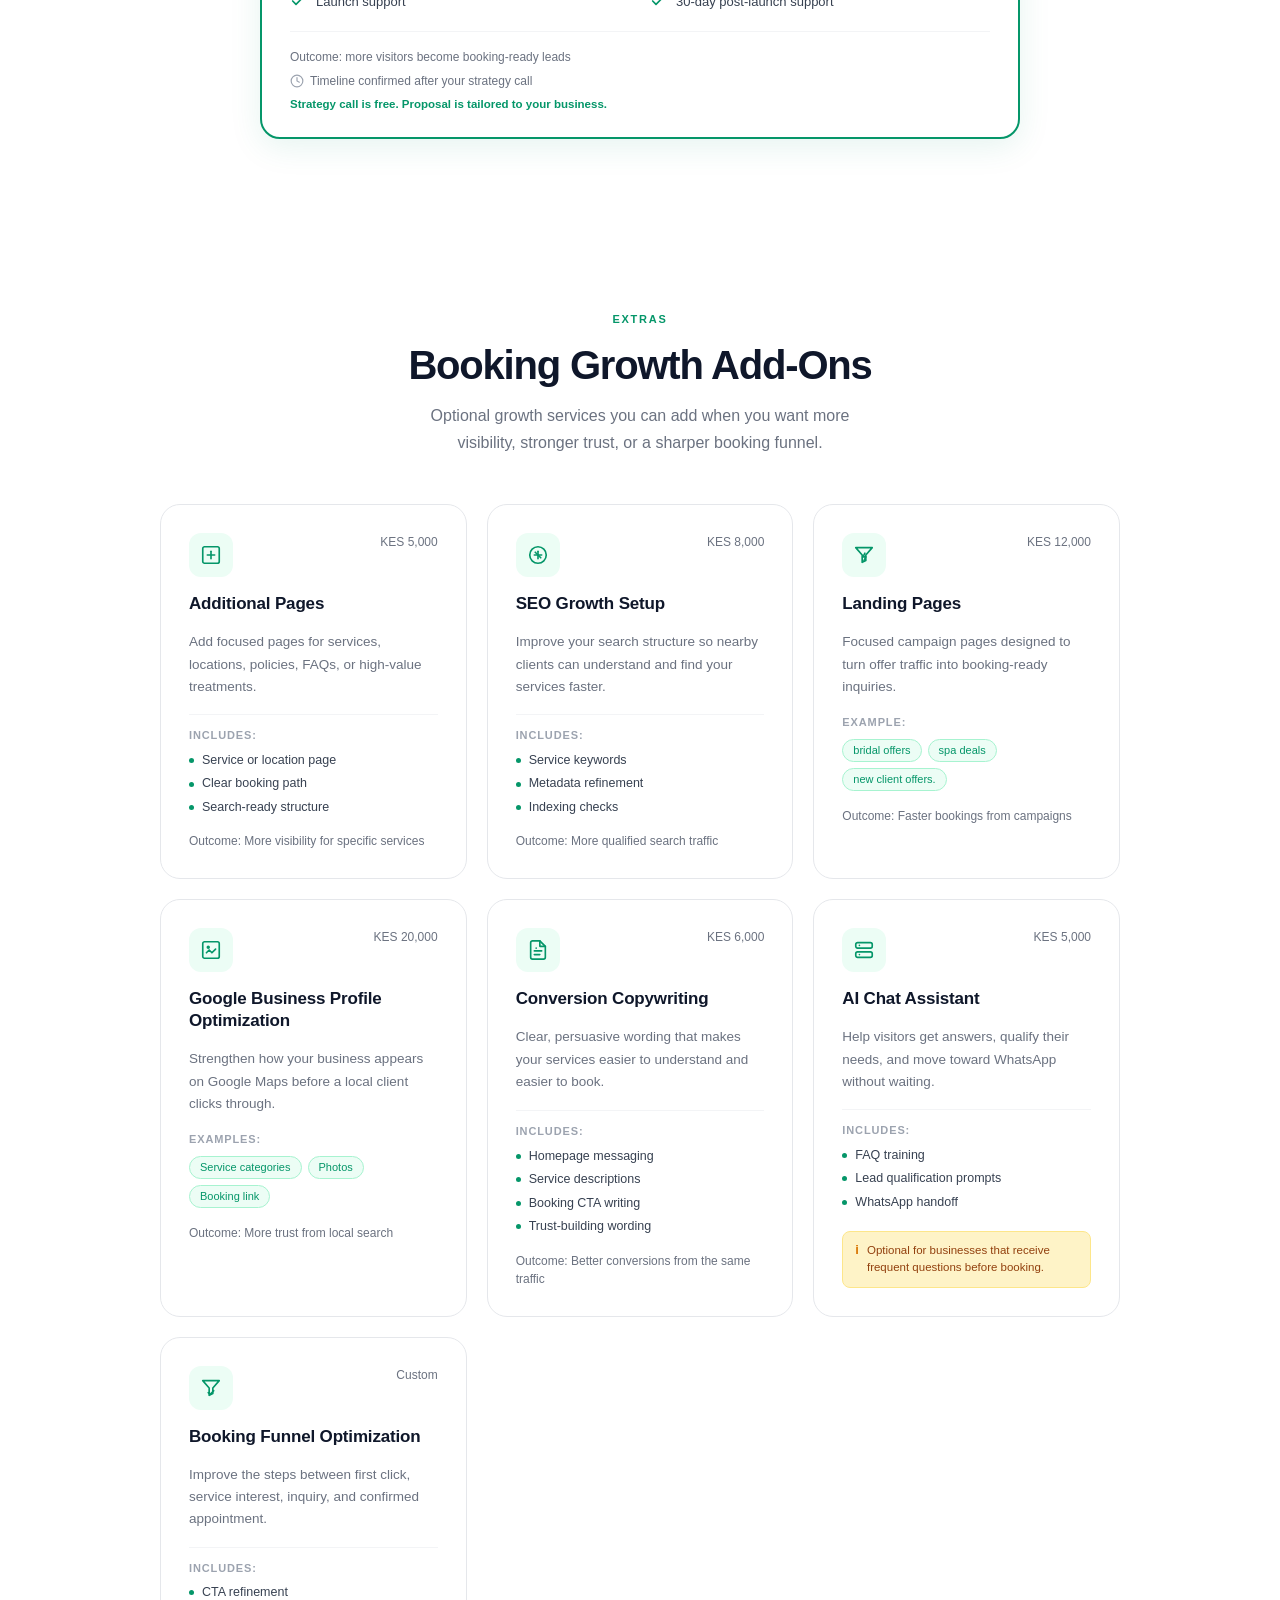
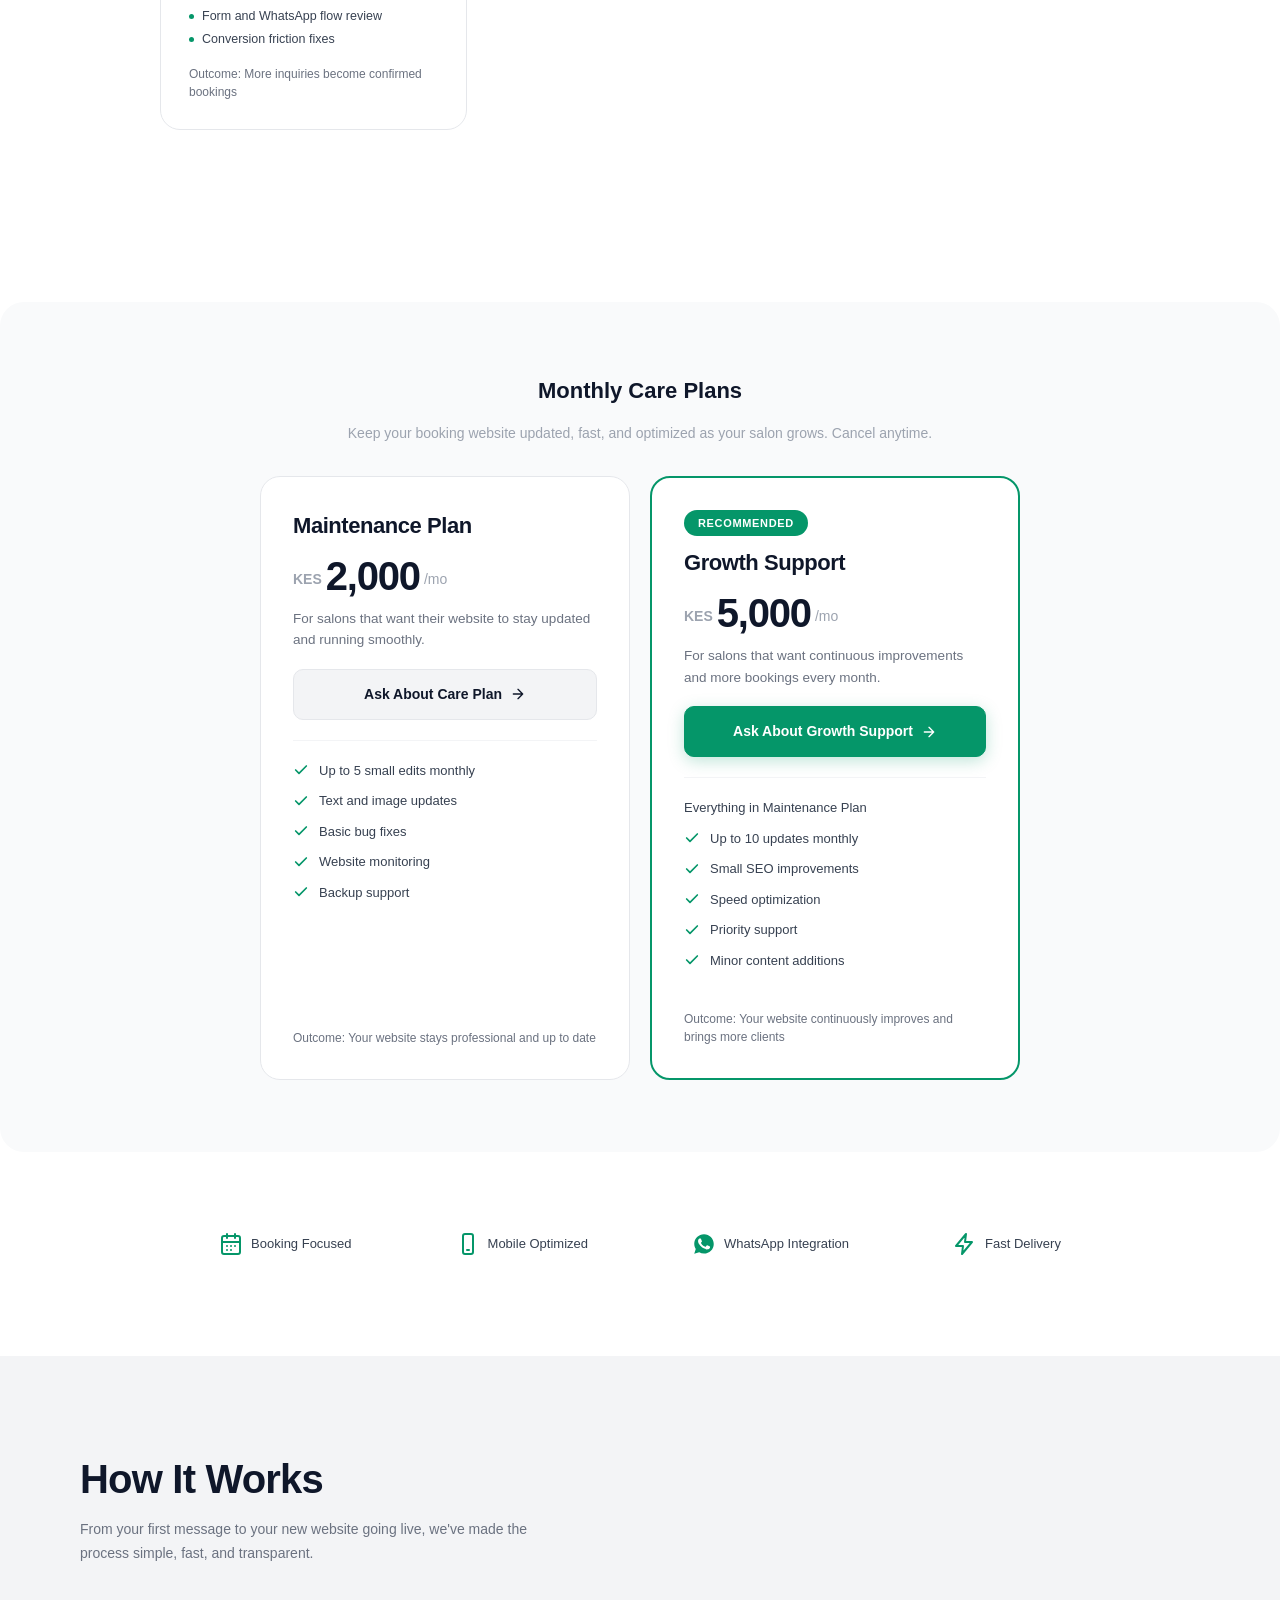
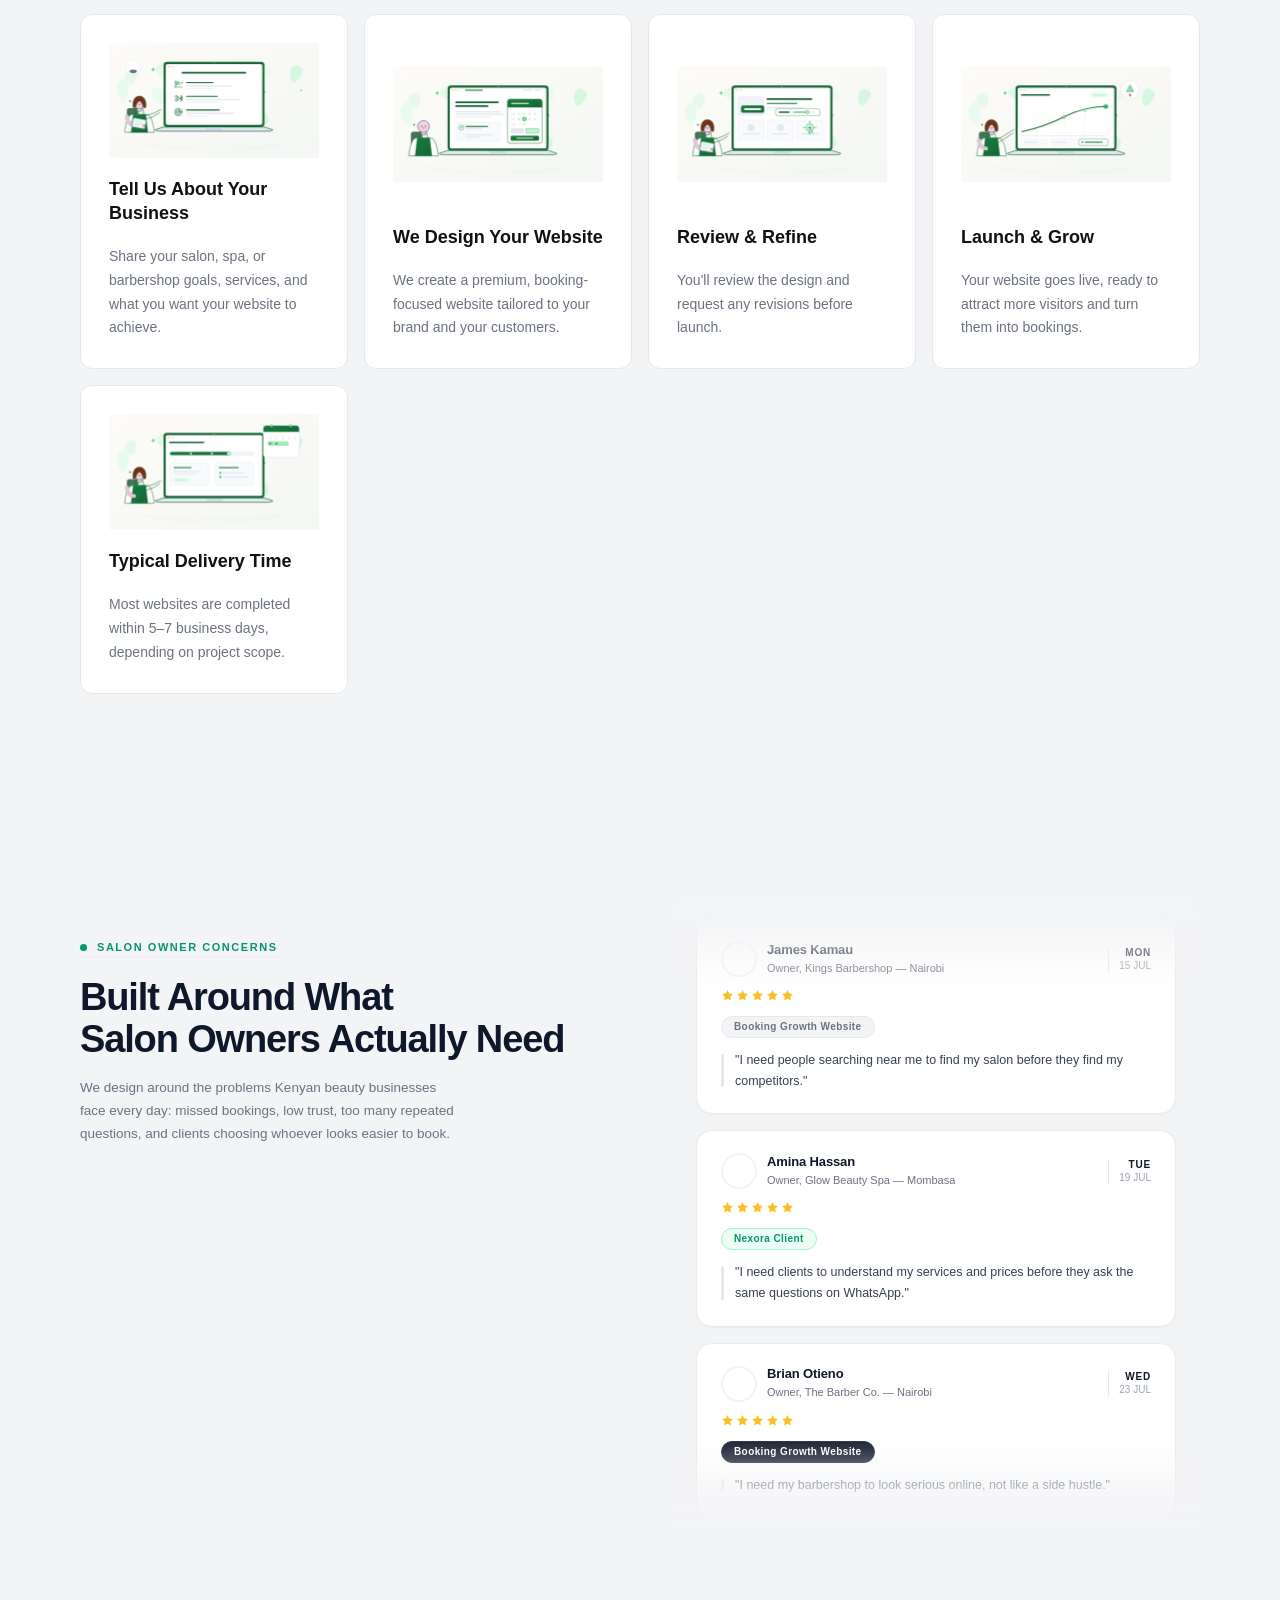
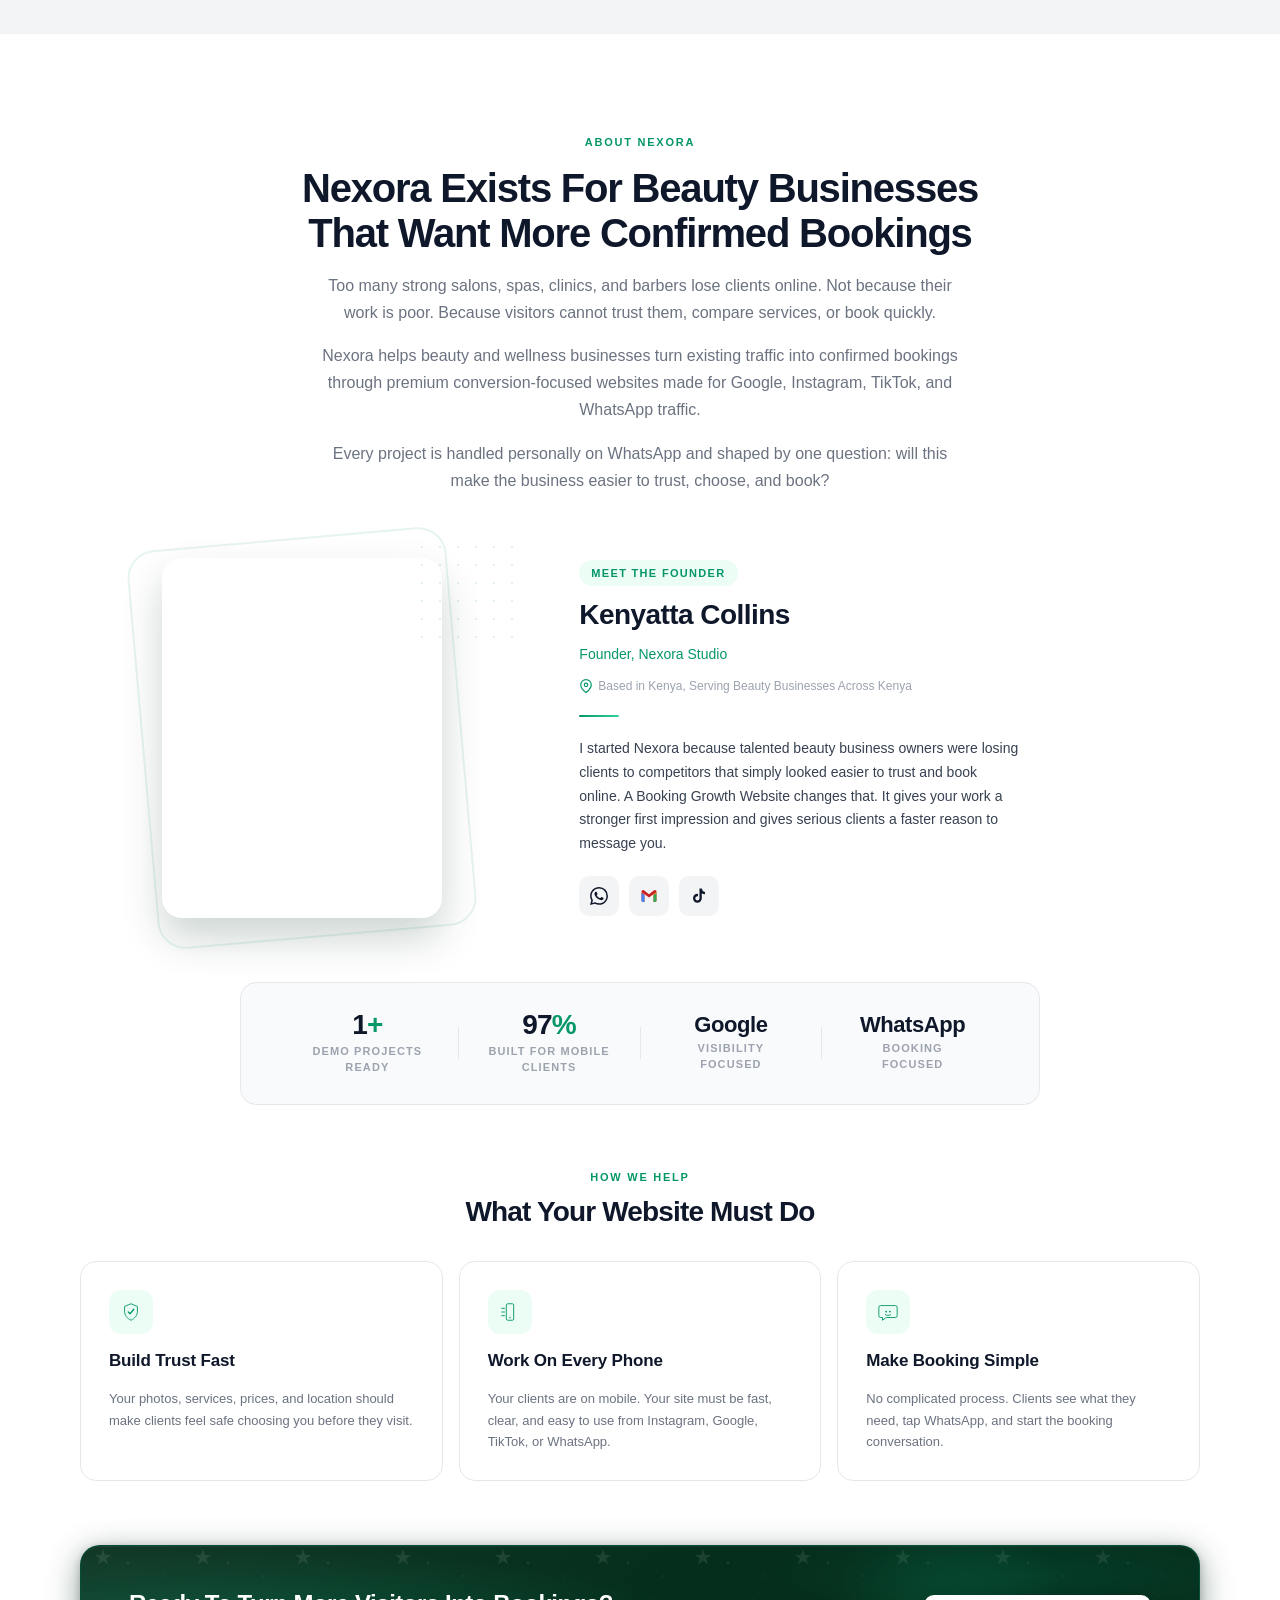
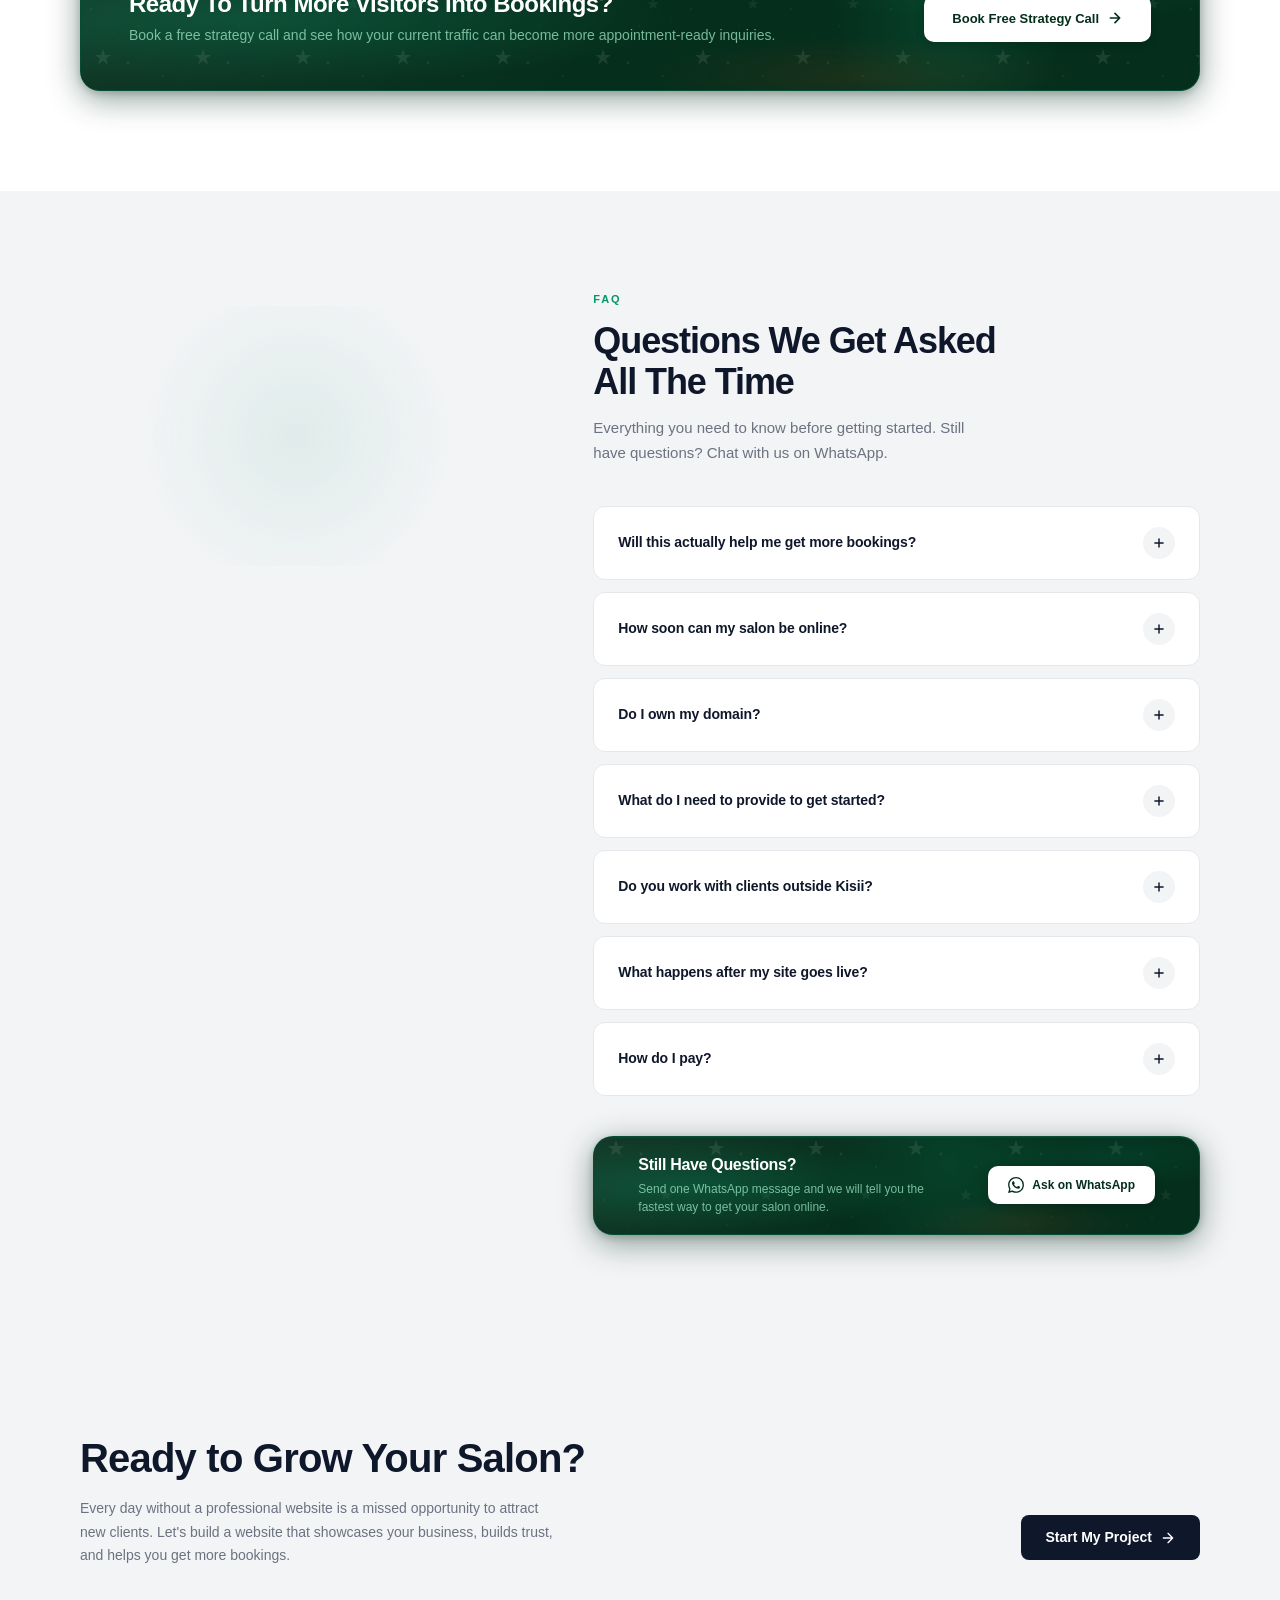
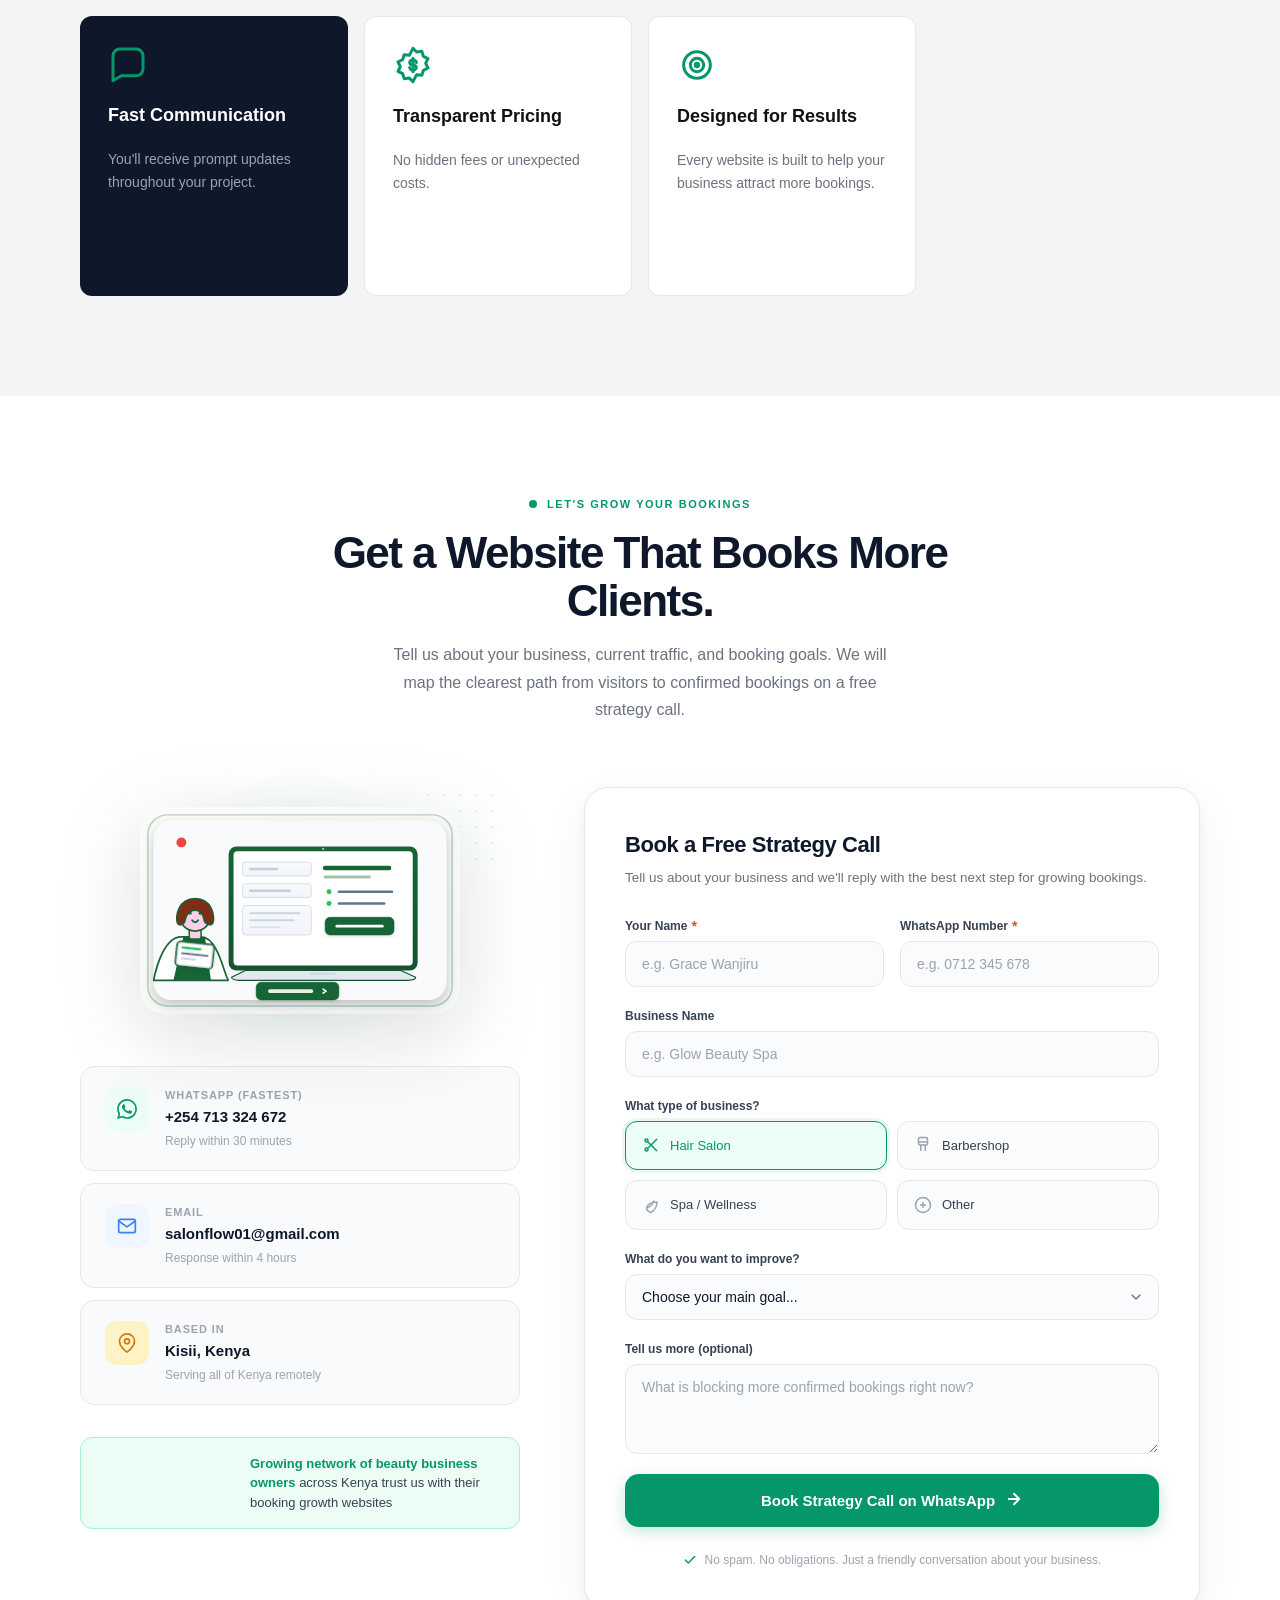
==== commit 2f169913: "updated faviocn type from png to svg+xml" ====
--- a/index.html
+++ b/index.html
@@ -19,7 +19,7 @@
     <meta name="twitter:card" content="summary_large_image">
     <meta name="twitter:title" content="Nexora Studio - Booking Growth Websites For Beauty Businesses">
     <meta name="twitter:description" content="Premium conversion-focused websites for salons, spas, wellness businesses, beauty clinics, and barbers.">
-    <link rel="icon" href="/assets/logo-favicon.svg" type="image/png">
+    <link rel="icon" href="/assets/logo-favicon.svg" type="image/svg+xml">
 
     <link rel="stylesheet" href="/css/salonflow-style.css">
 
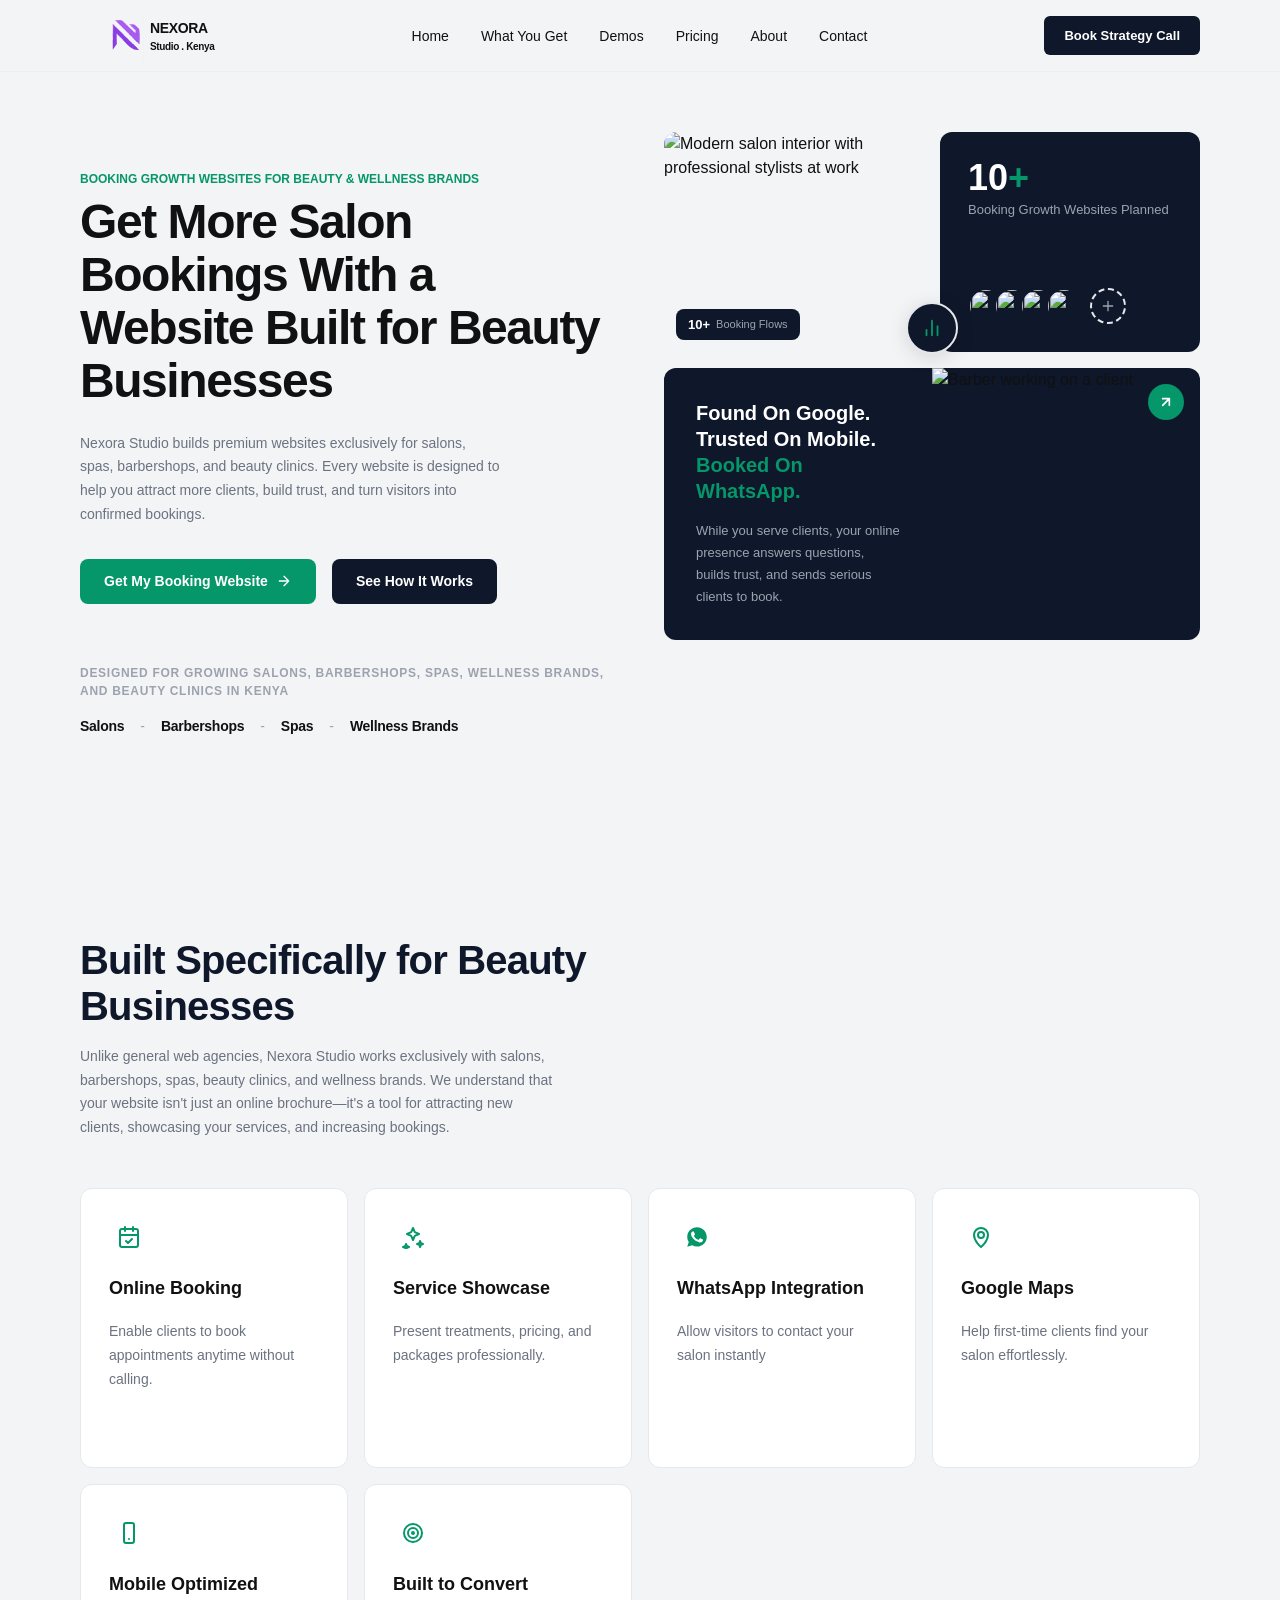
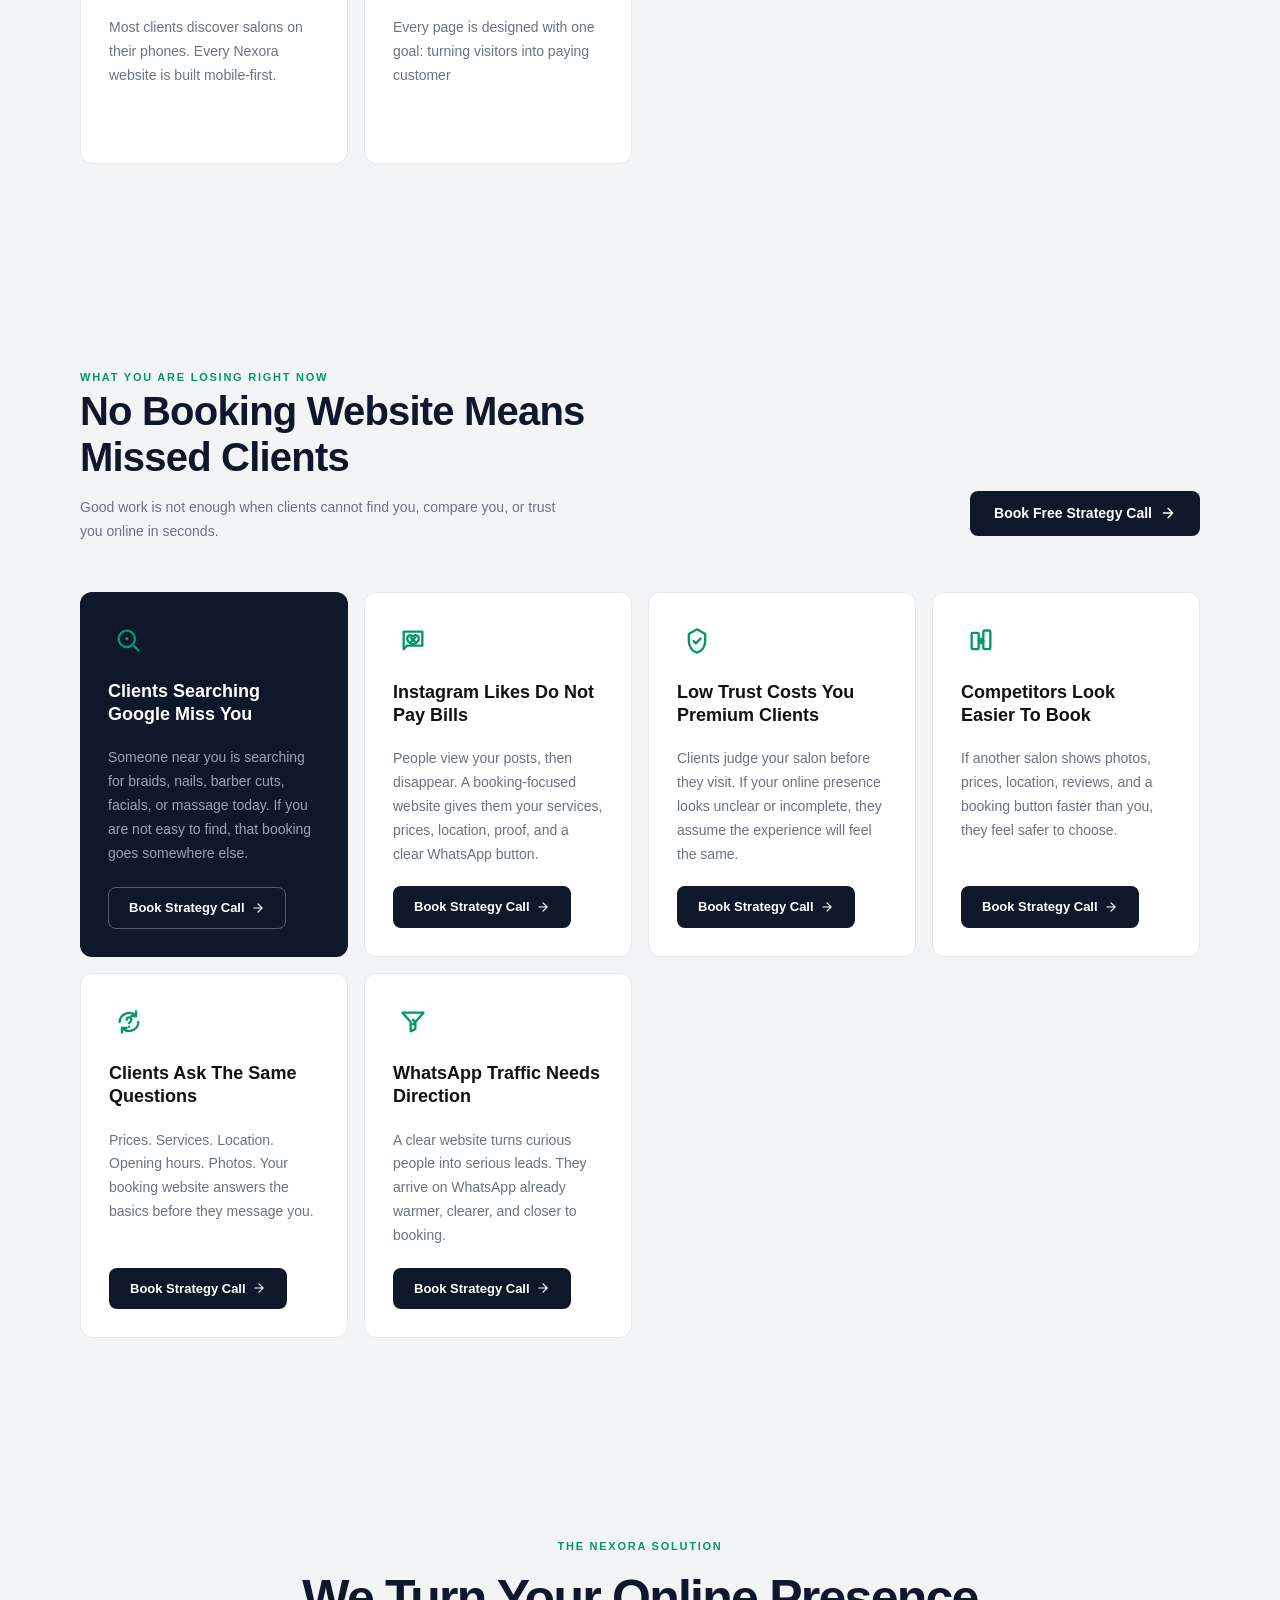
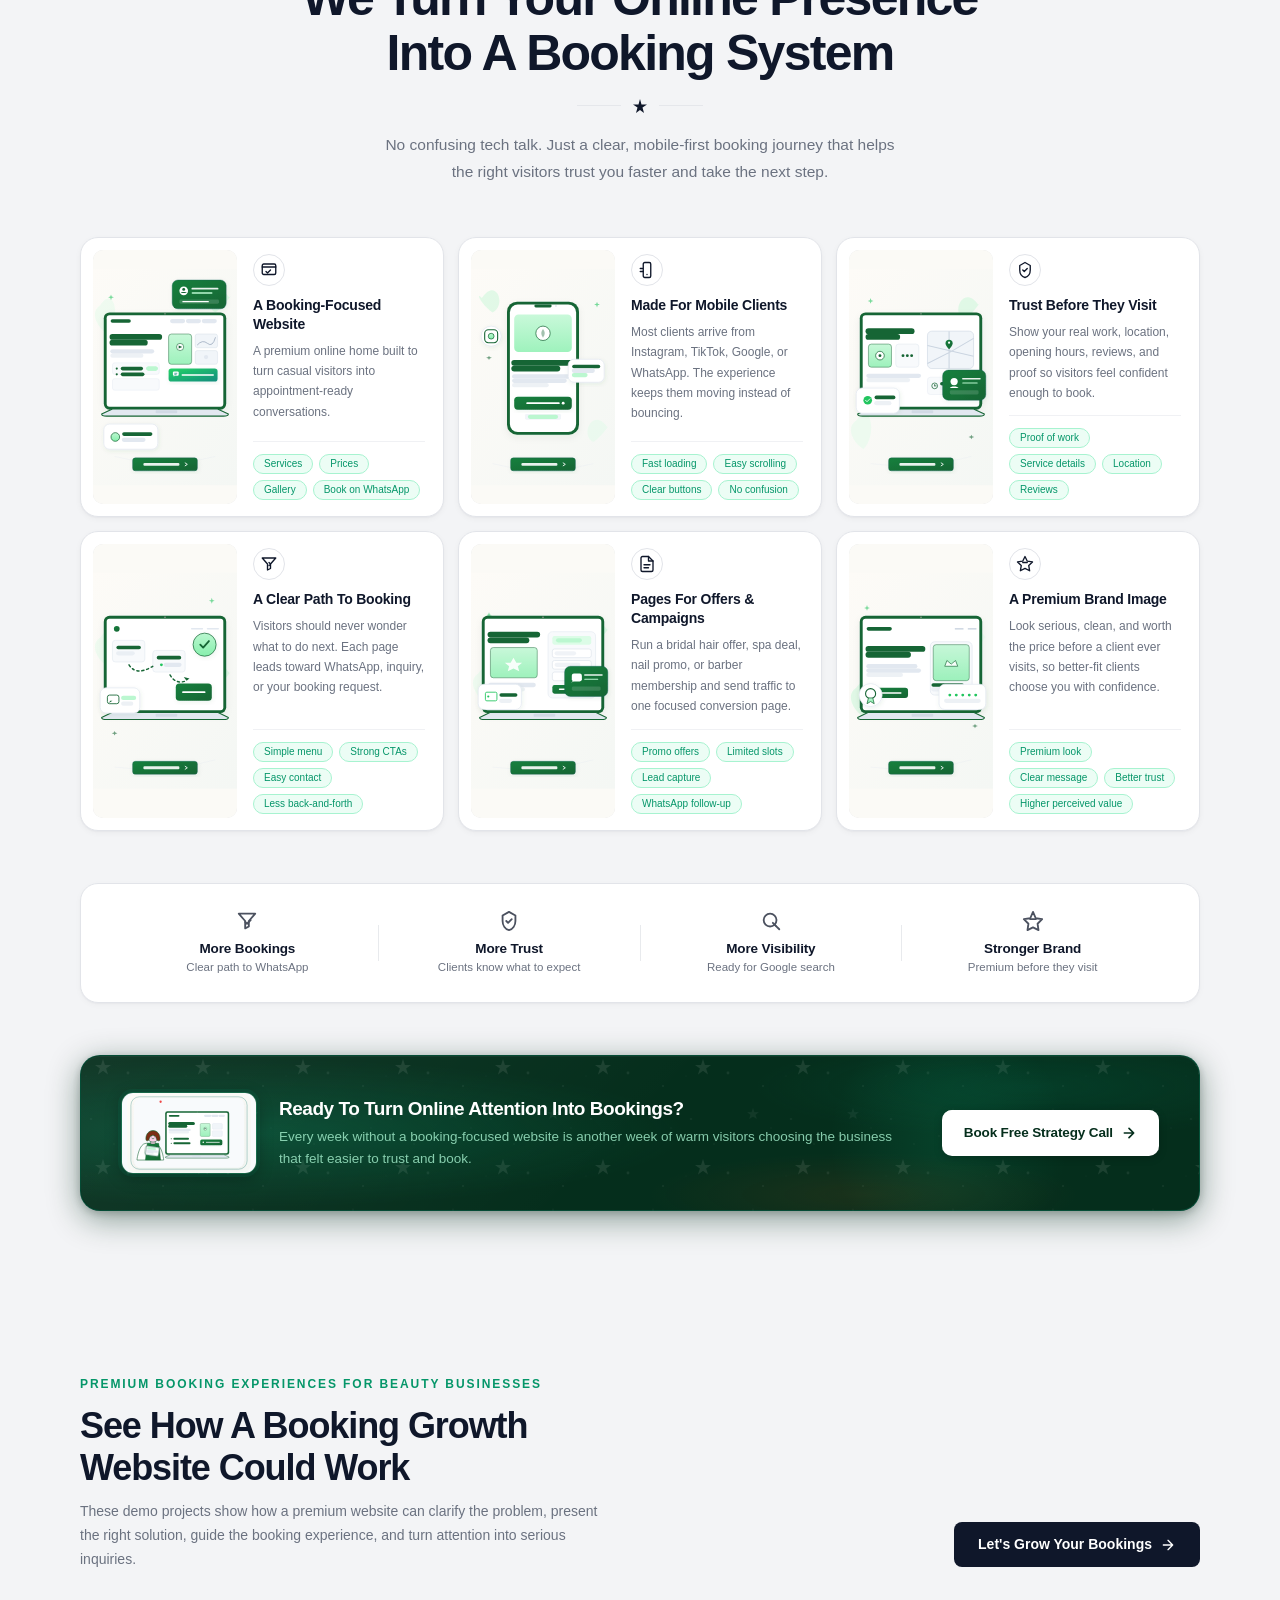
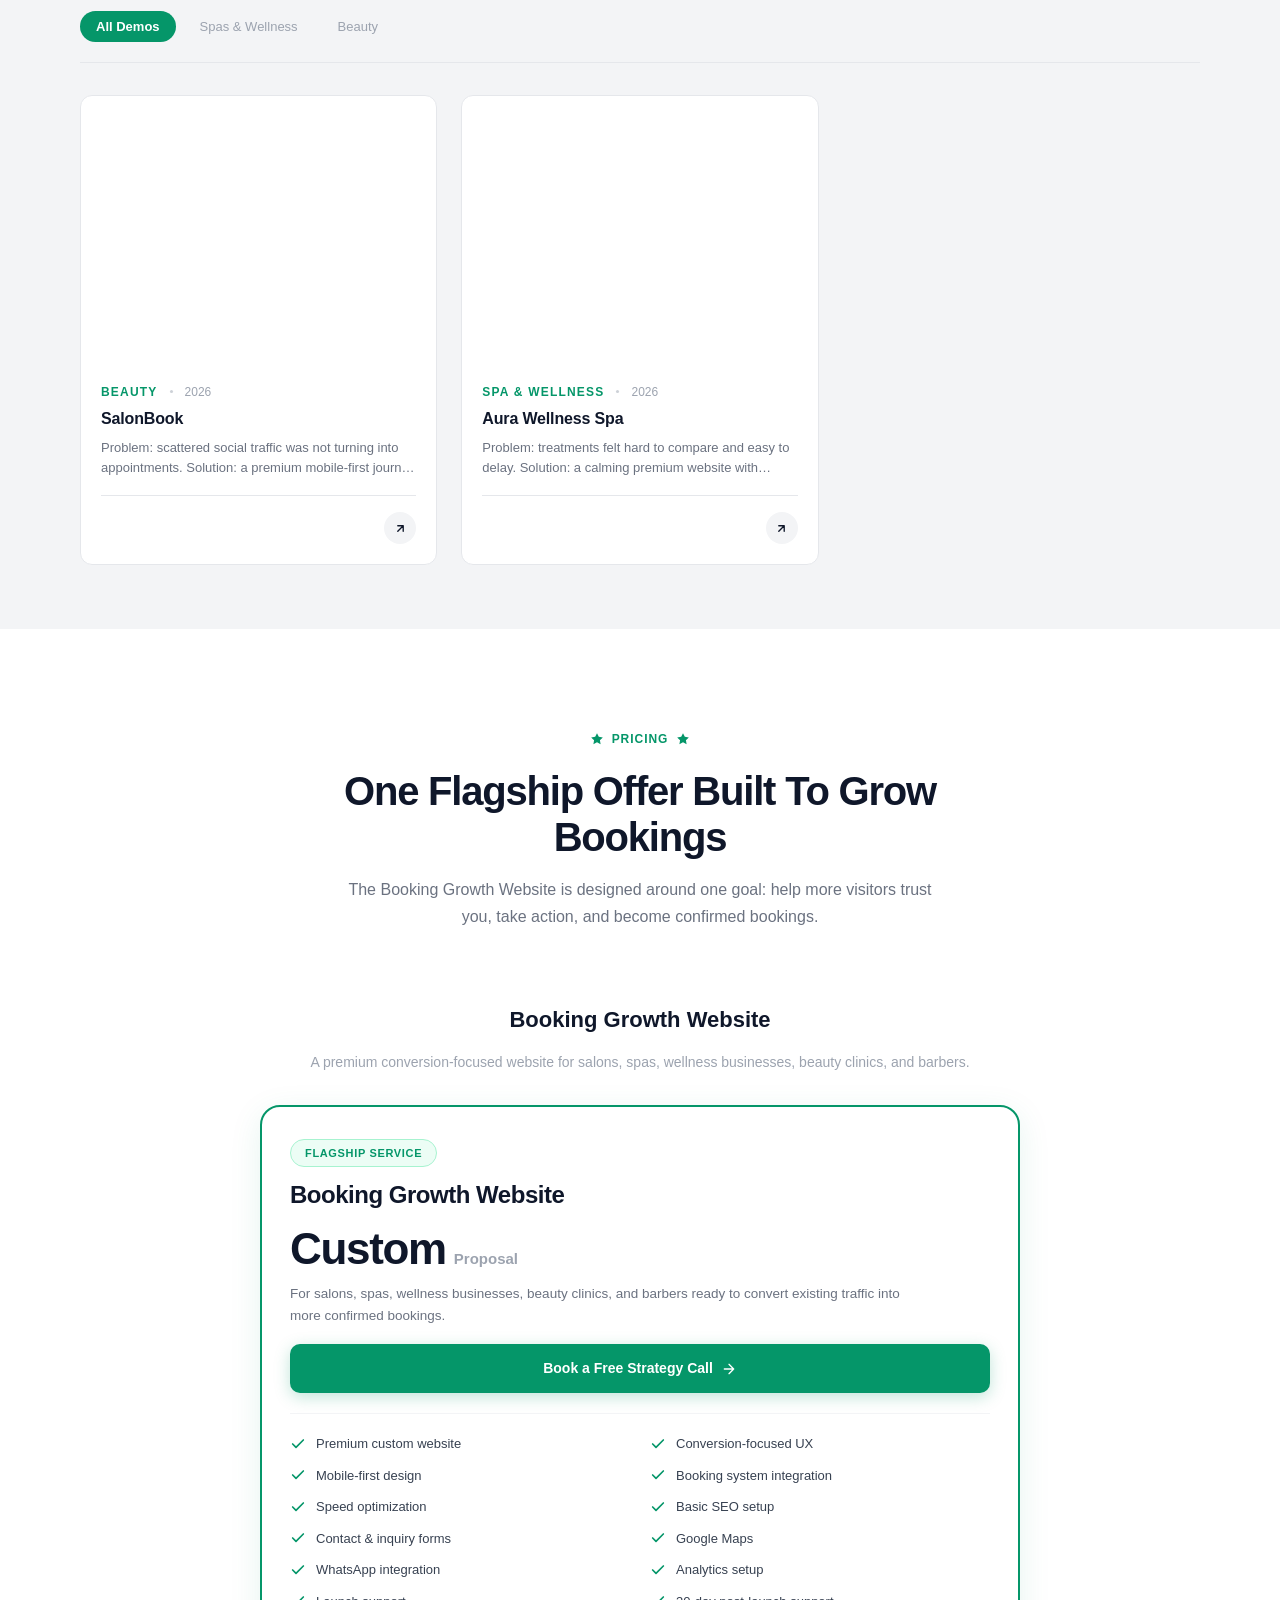
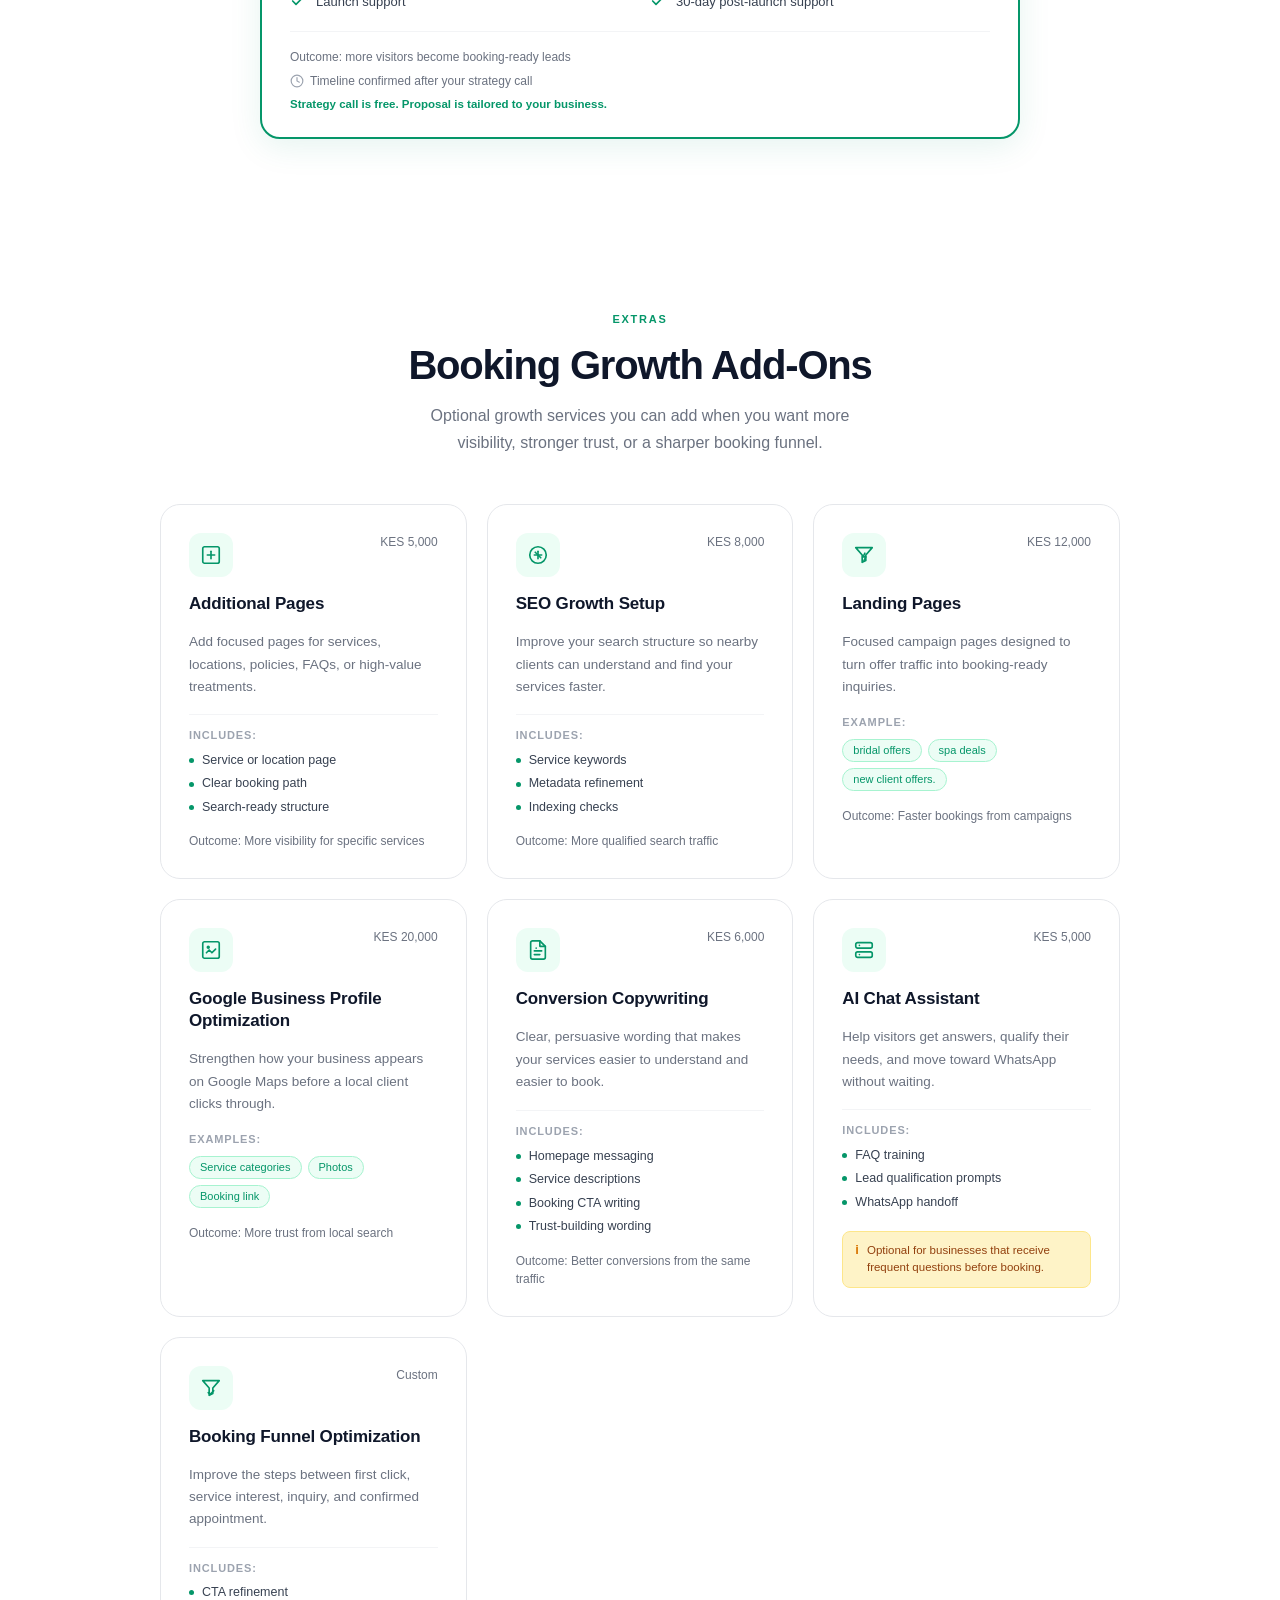
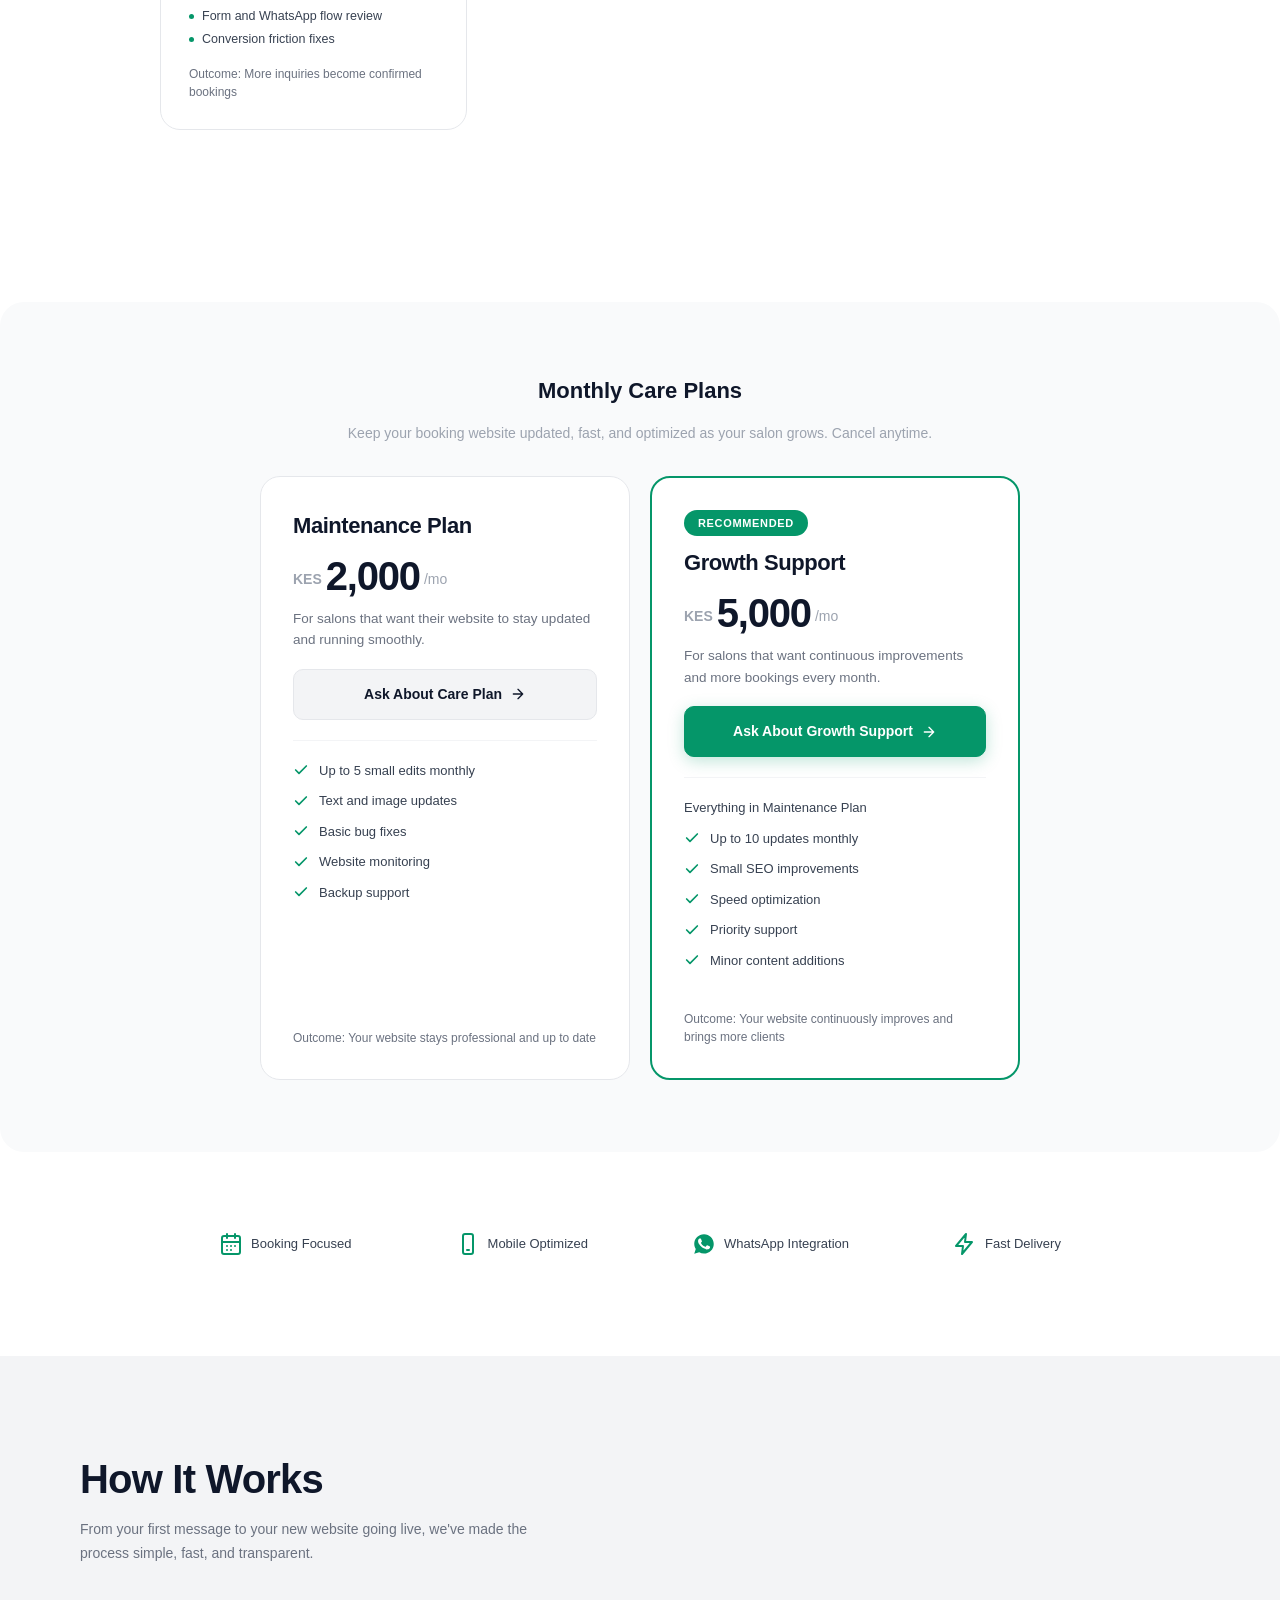
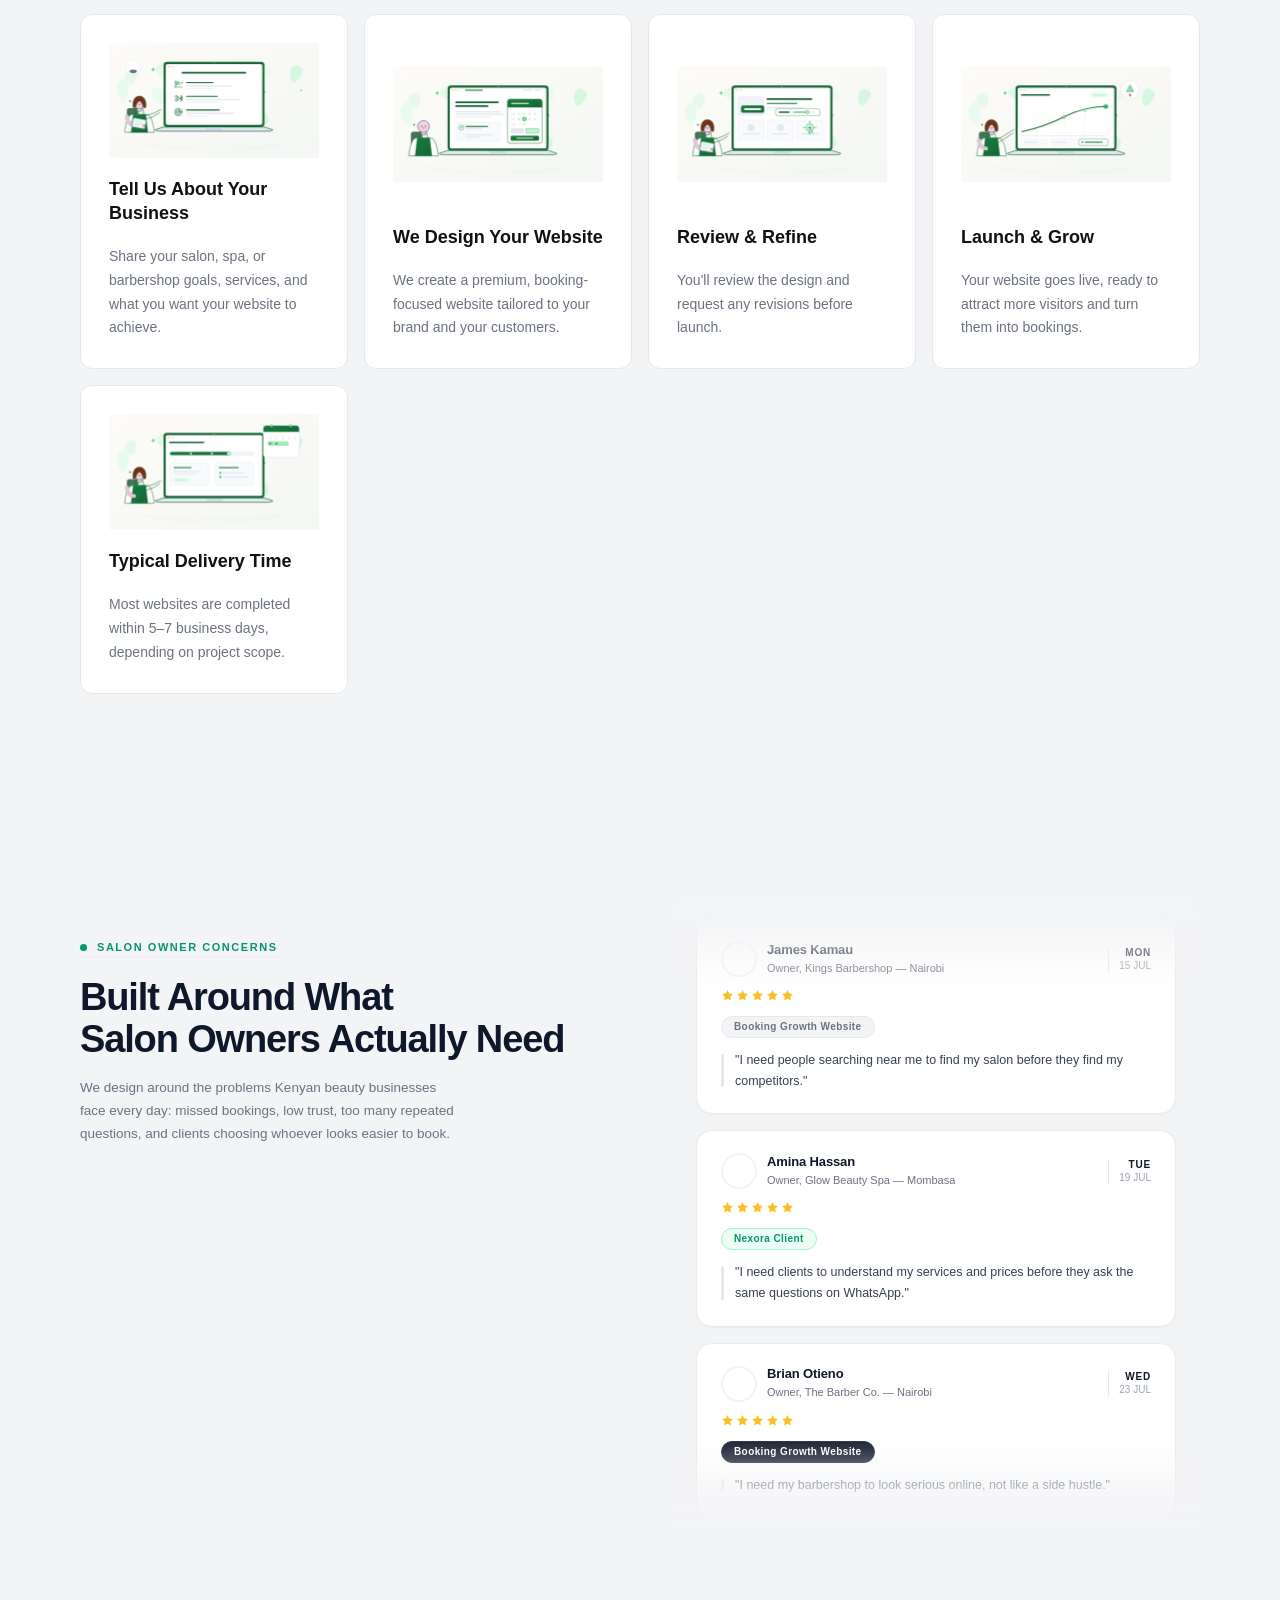
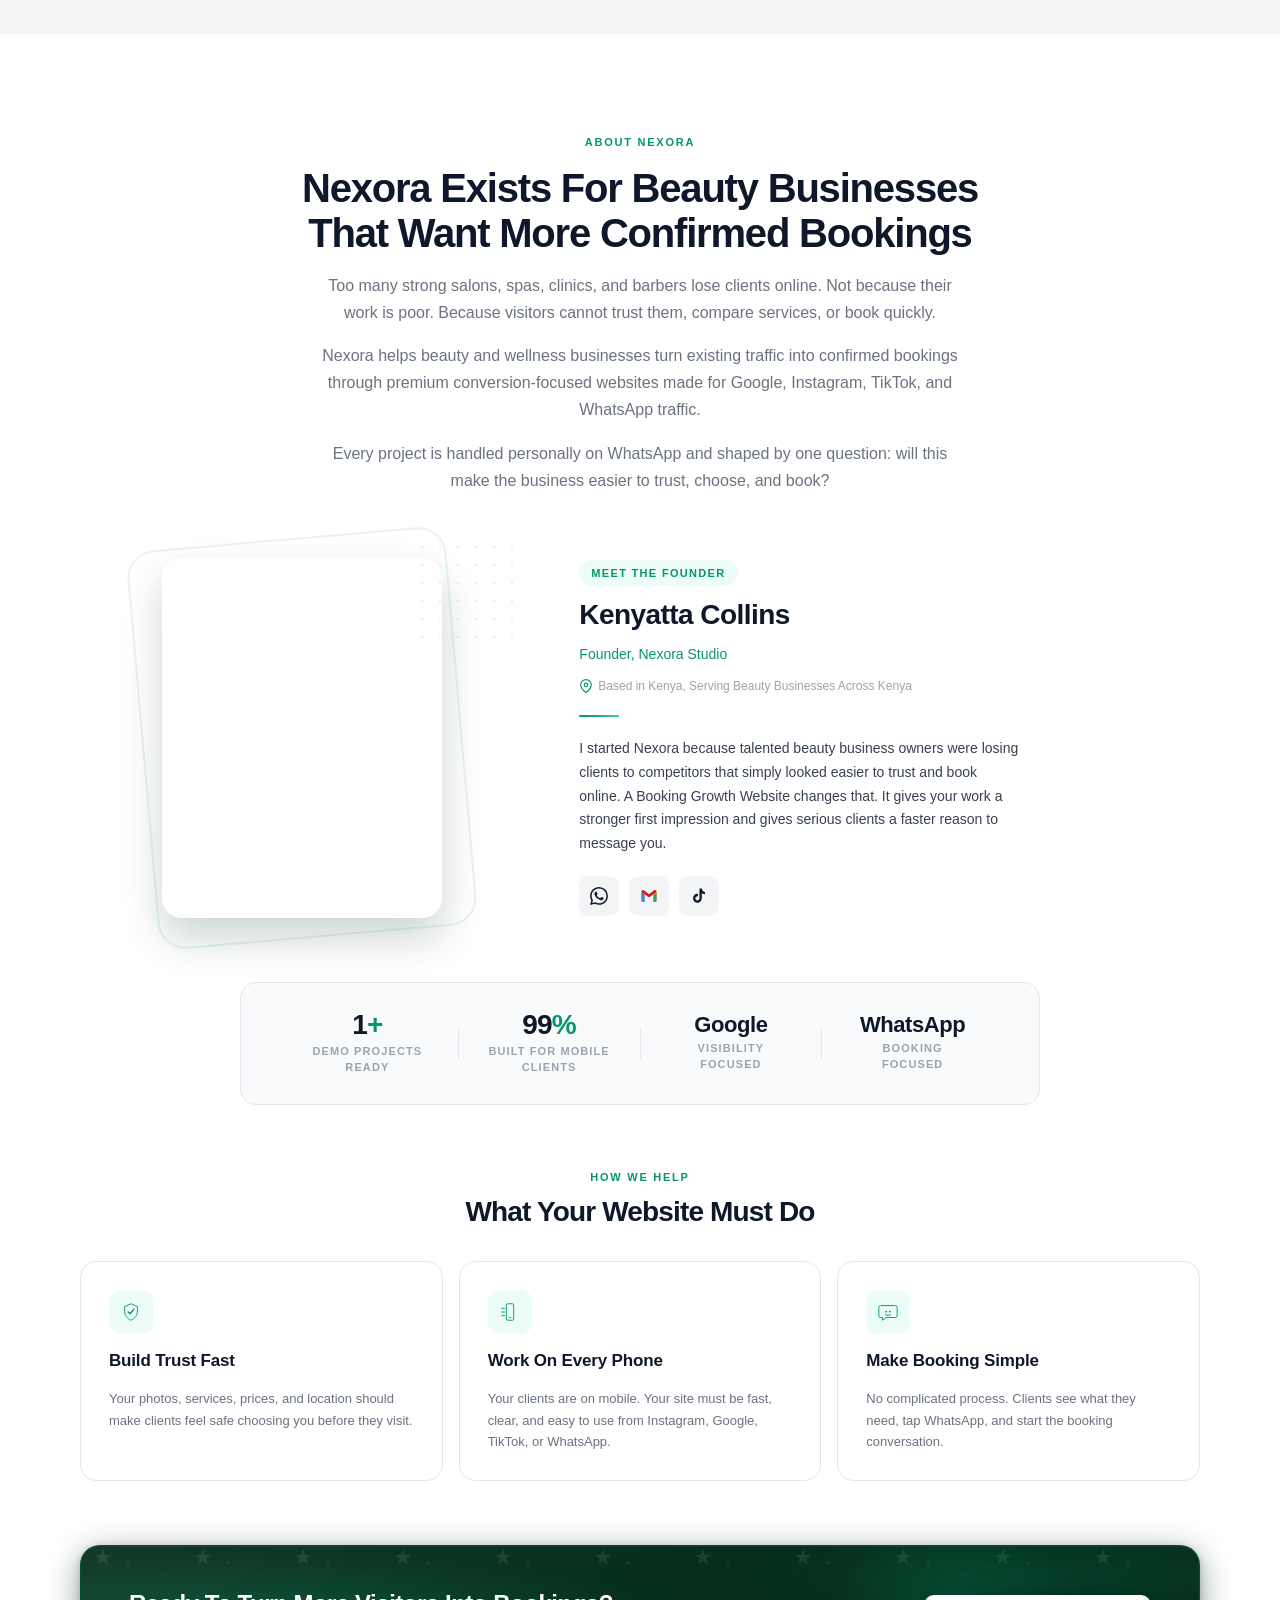
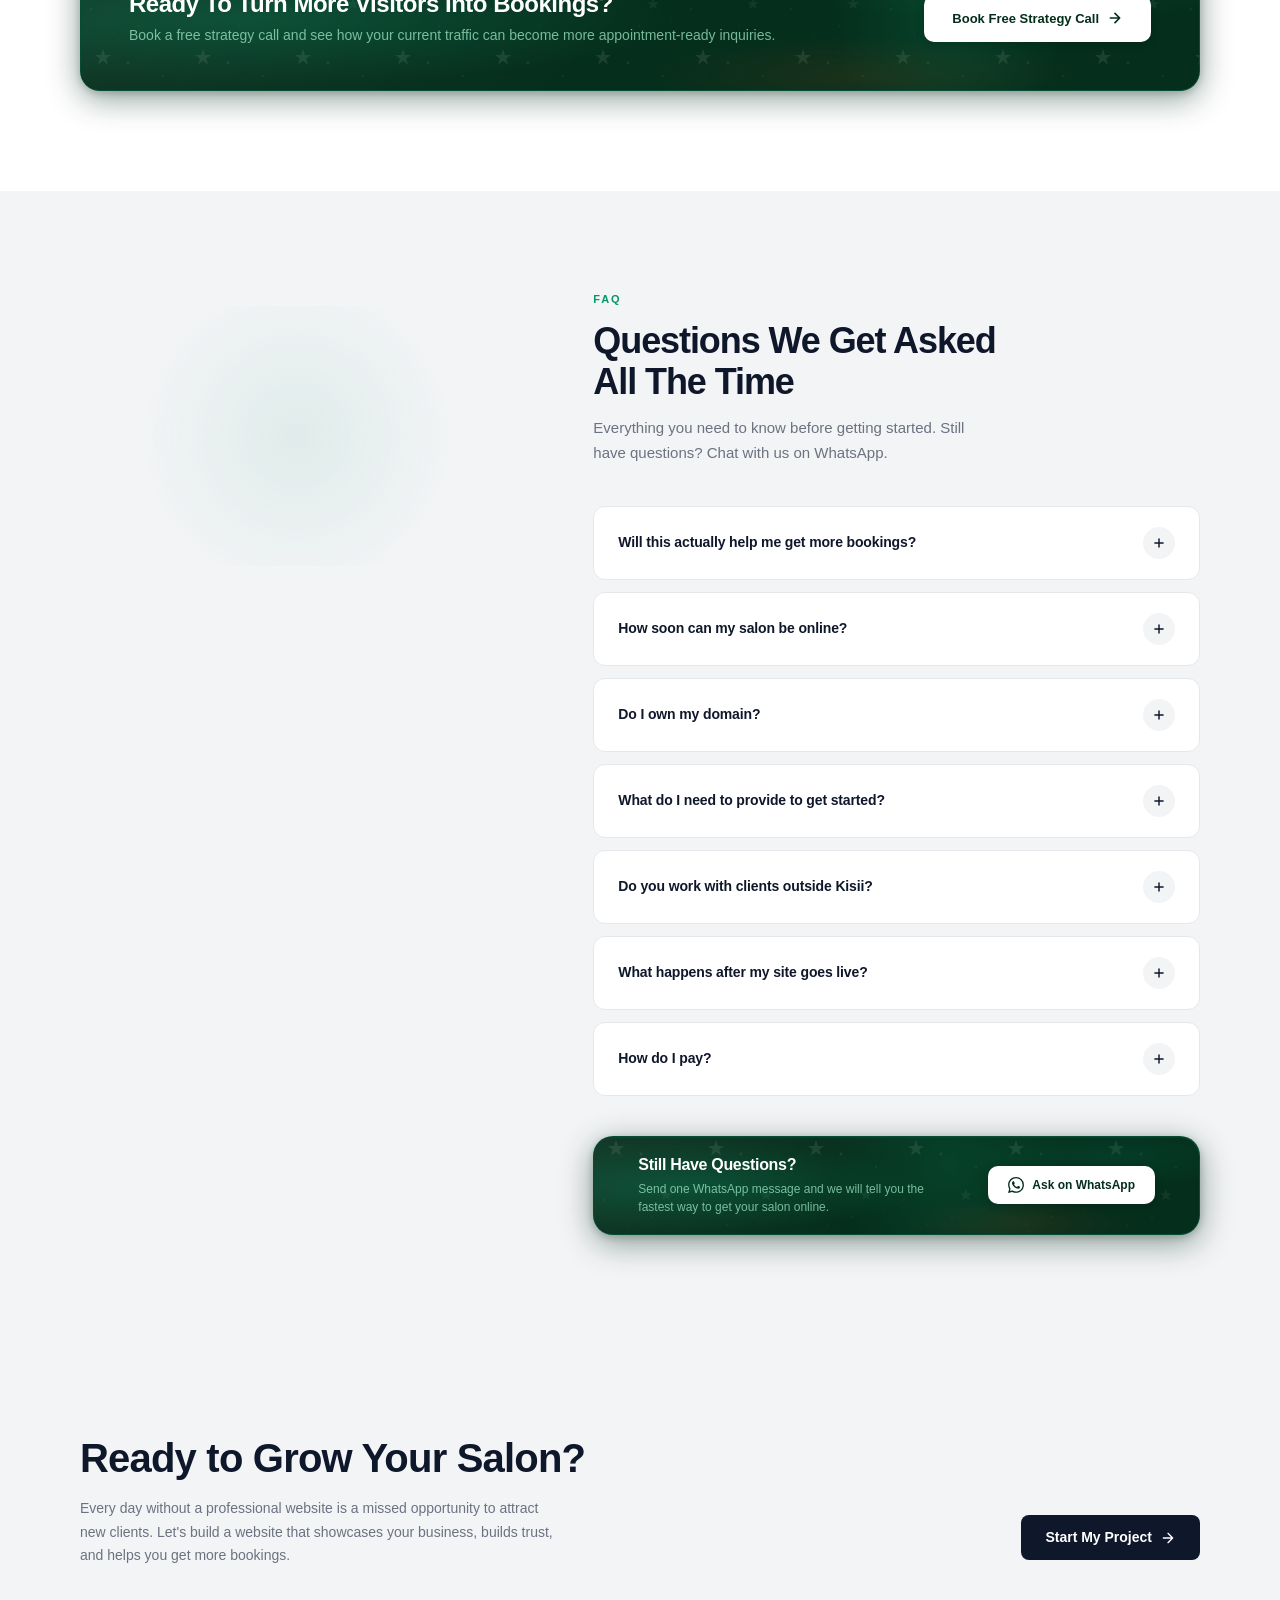
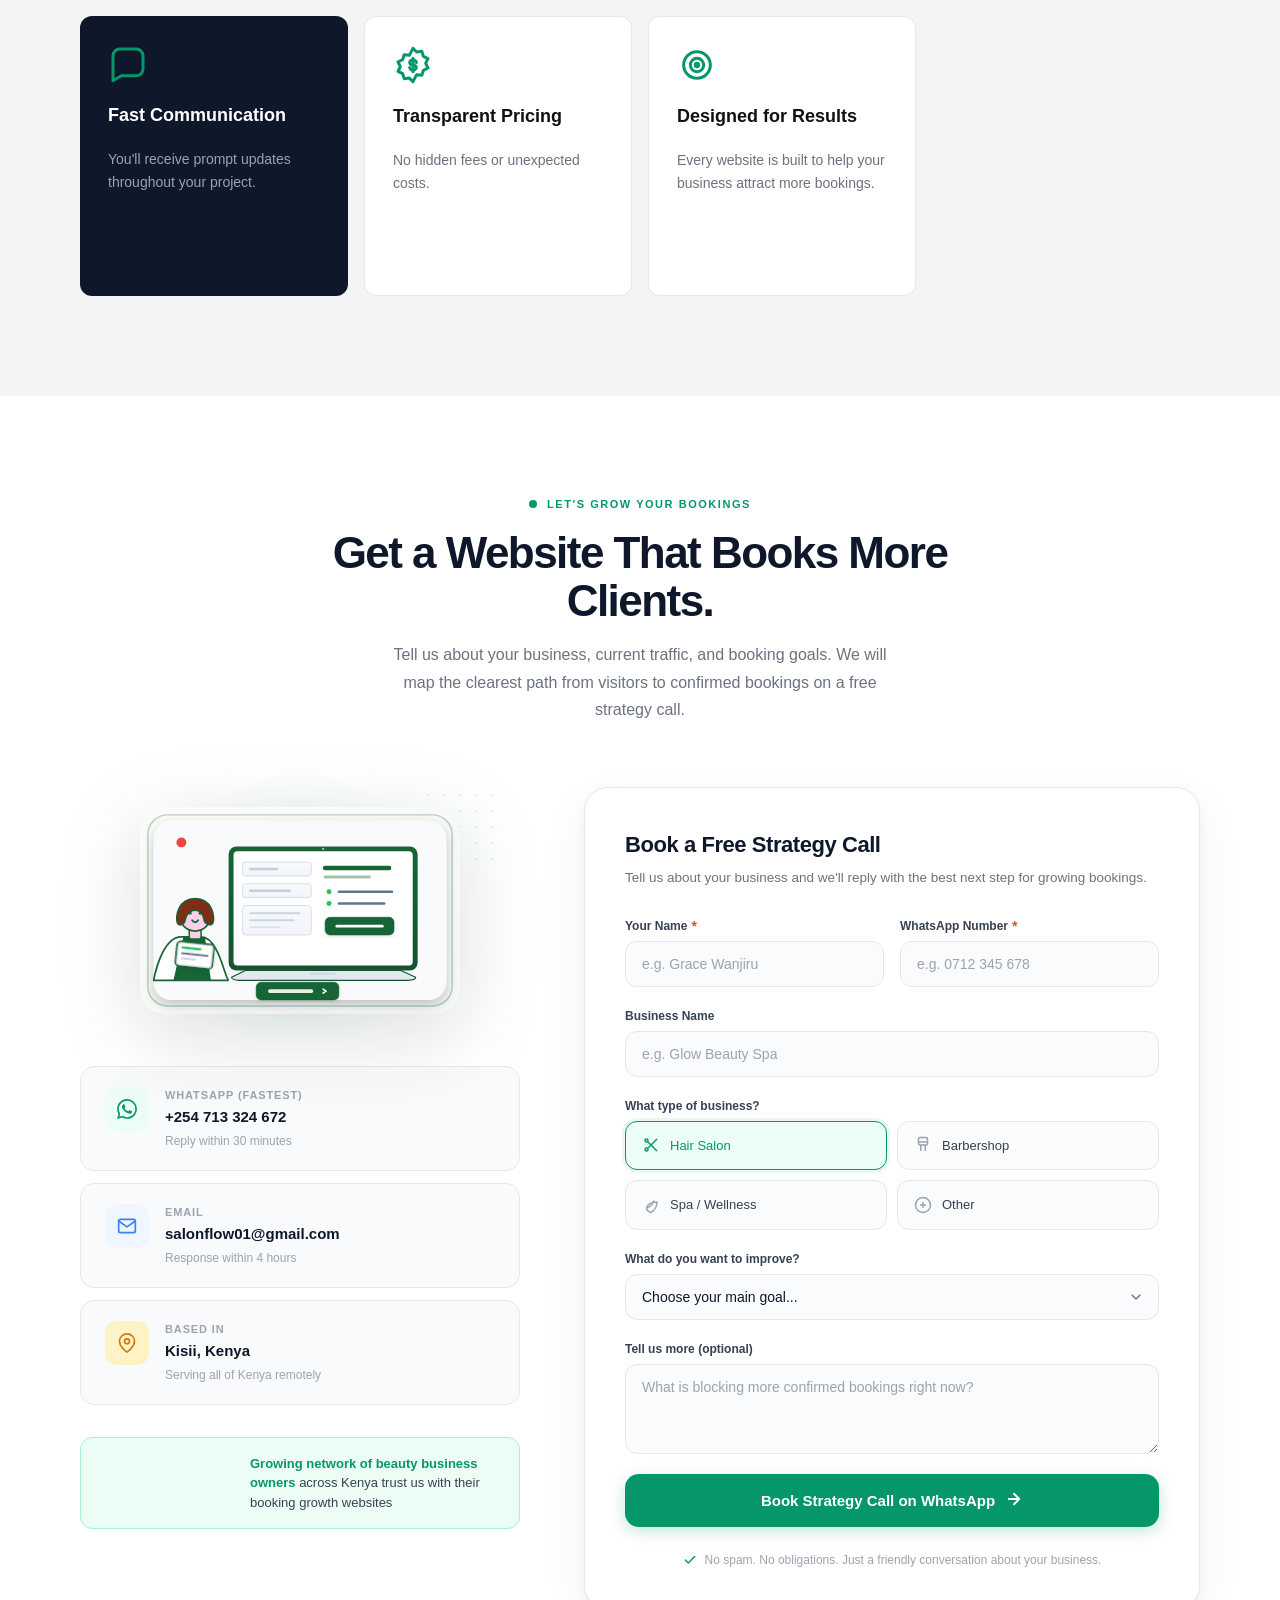
==== commit 0b77be31: "updated logo" ====
--- a/index.html
+++ b/index.html
@@ -19,7 +19,7 @@
     <meta name="twitter:card" content="summary_large_image">
     <meta name="twitter:title" content="Nexora Studio - Booking Growth Websites For Beauty Businesses">
     <meta name="twitter:description" content="Premium conversion-focused websites for salons, spas, wellness businesses, beauty clinics, and barbers.">
-    <link rel="icon" href="/assets/logo-favicon.svg" type="image/svg+xml">
+    <link rel="icon" href="assets/logo-favicon.svg" type="image/svg+xml">
 
     <link rel="stylesheet" href="/css/salonflow-style.css">
 
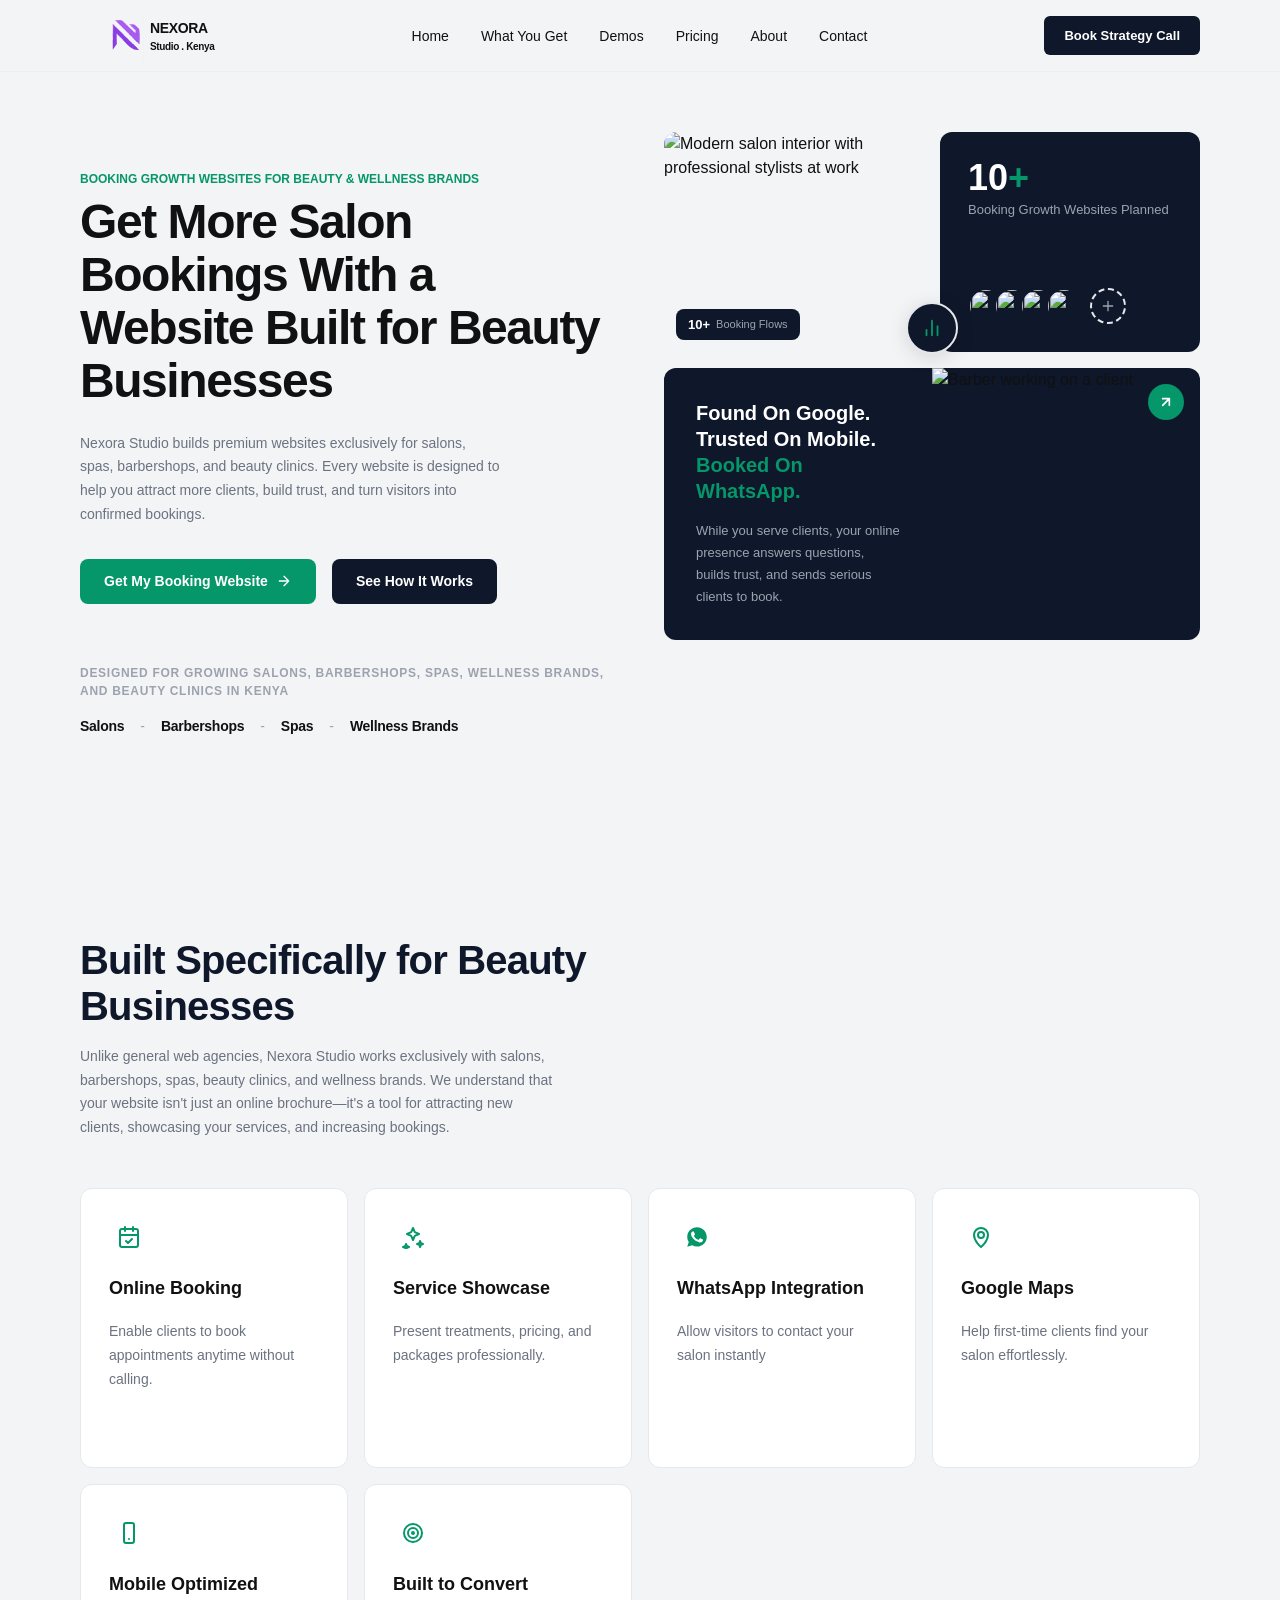
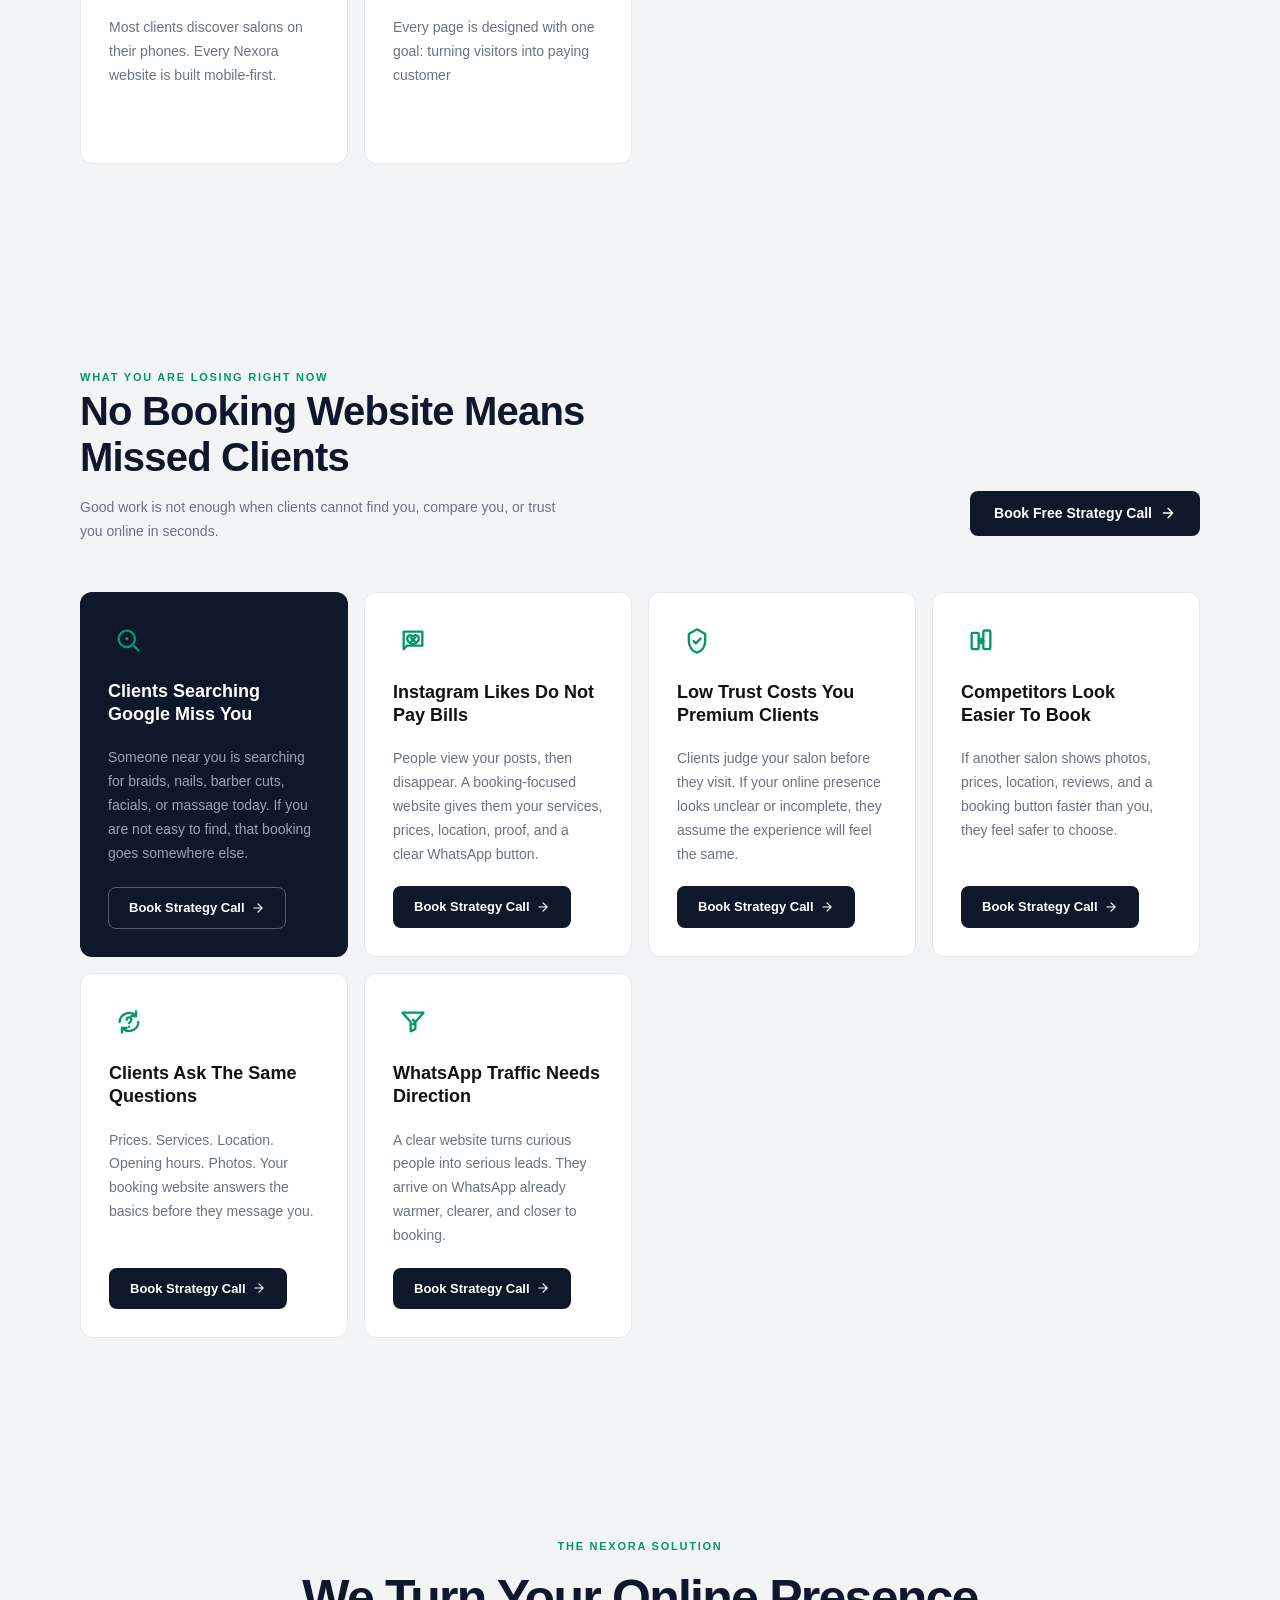
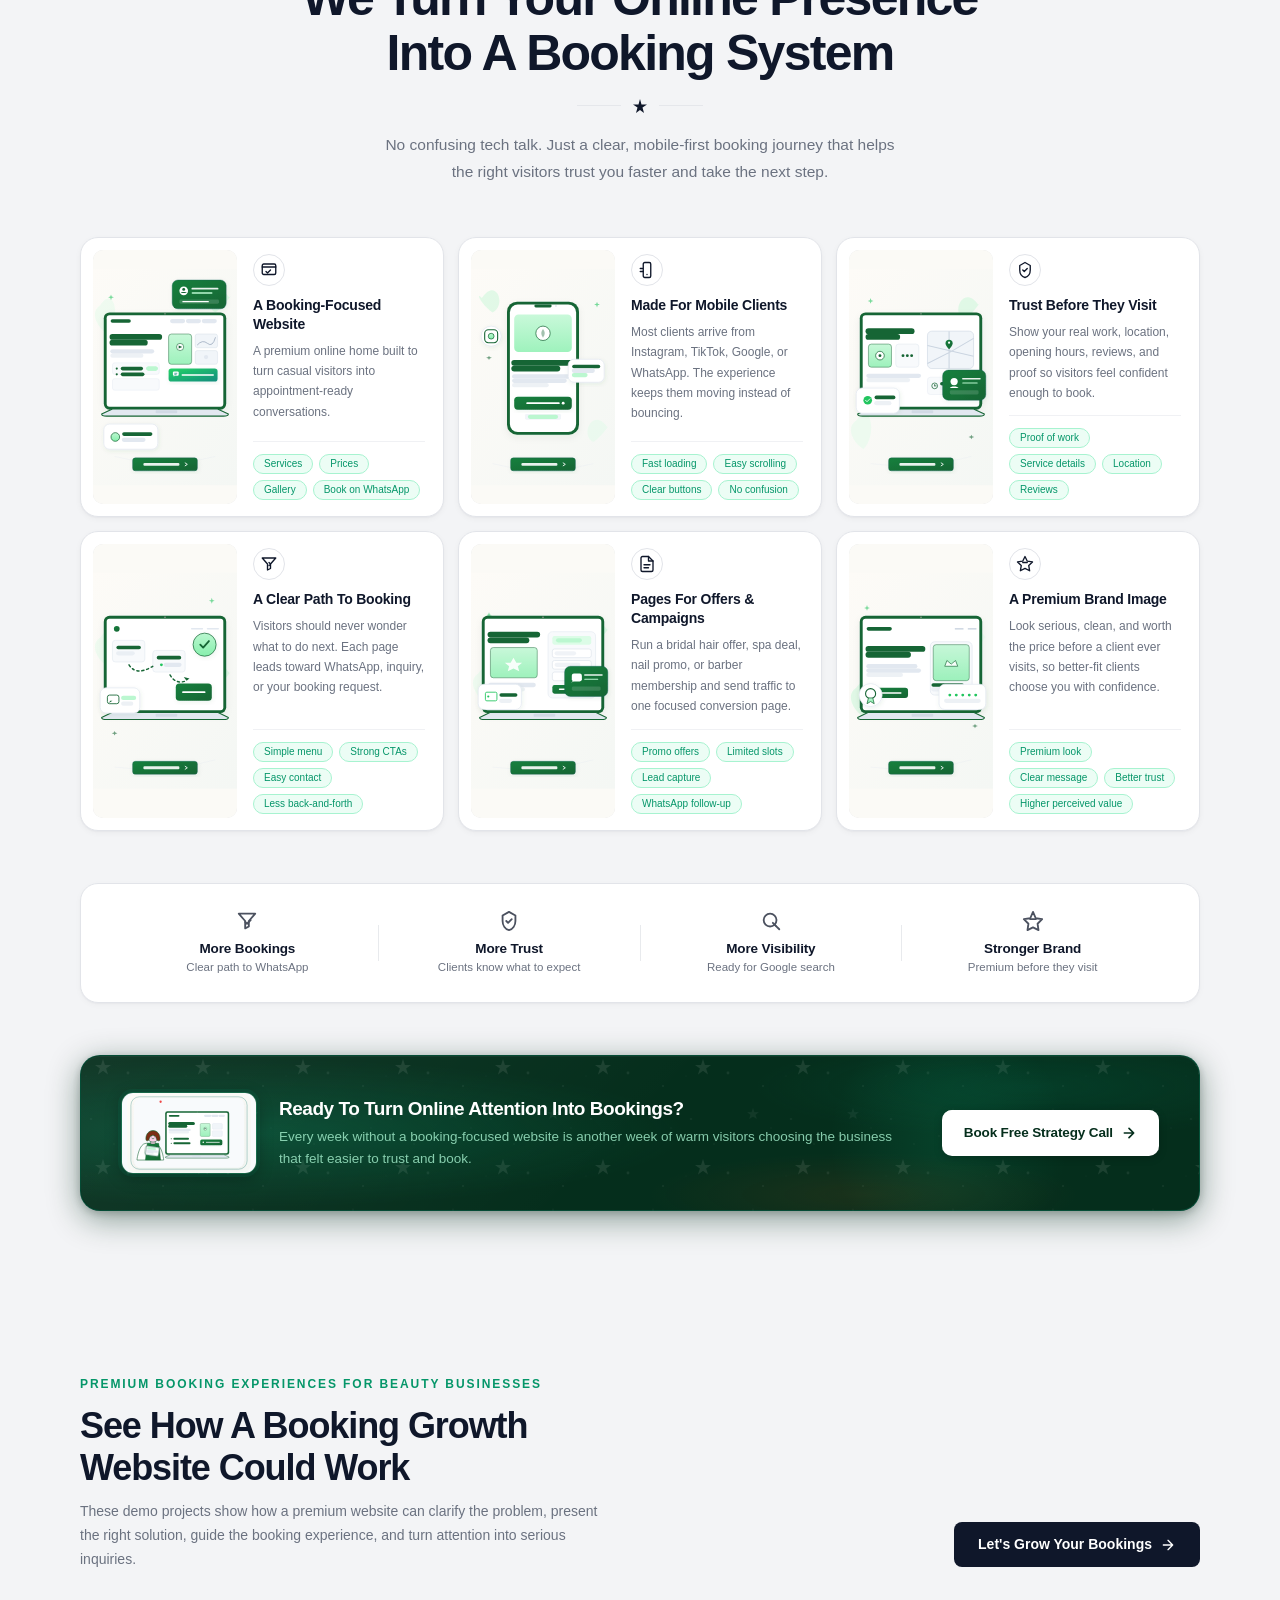
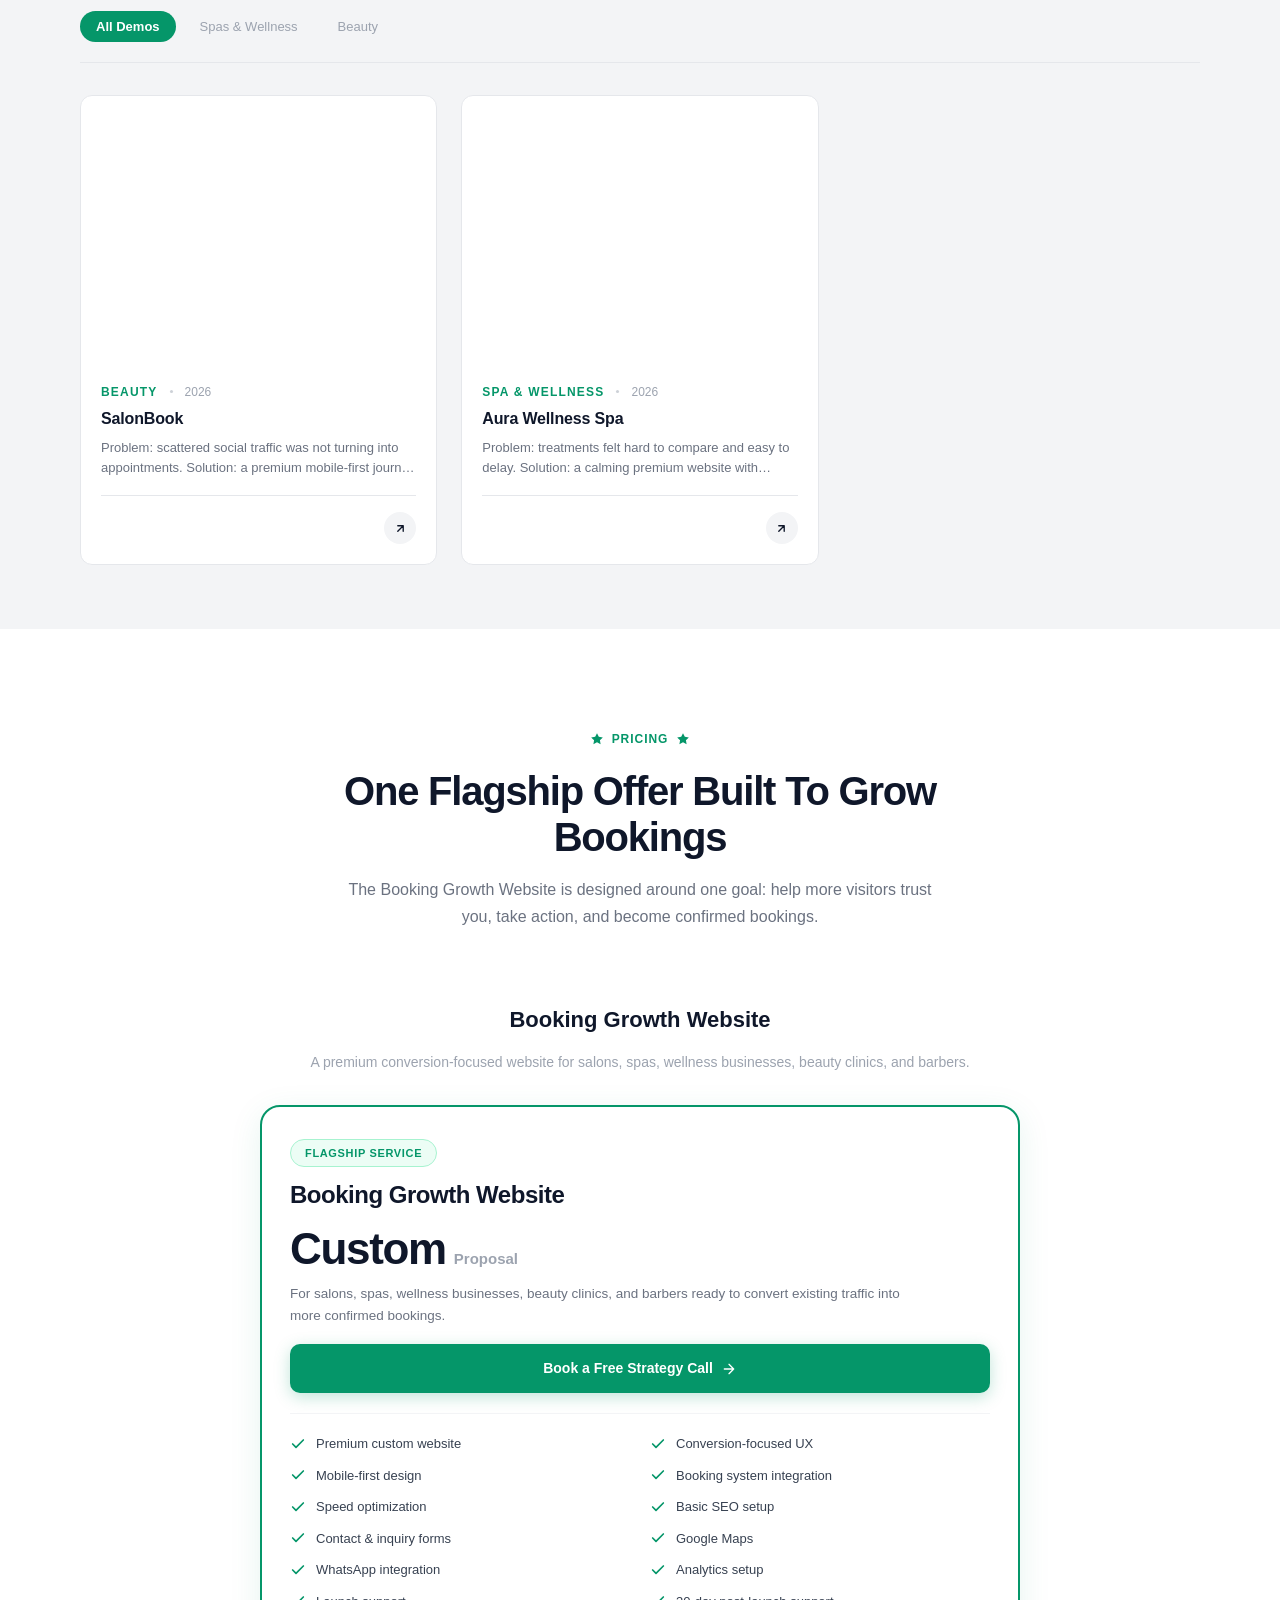
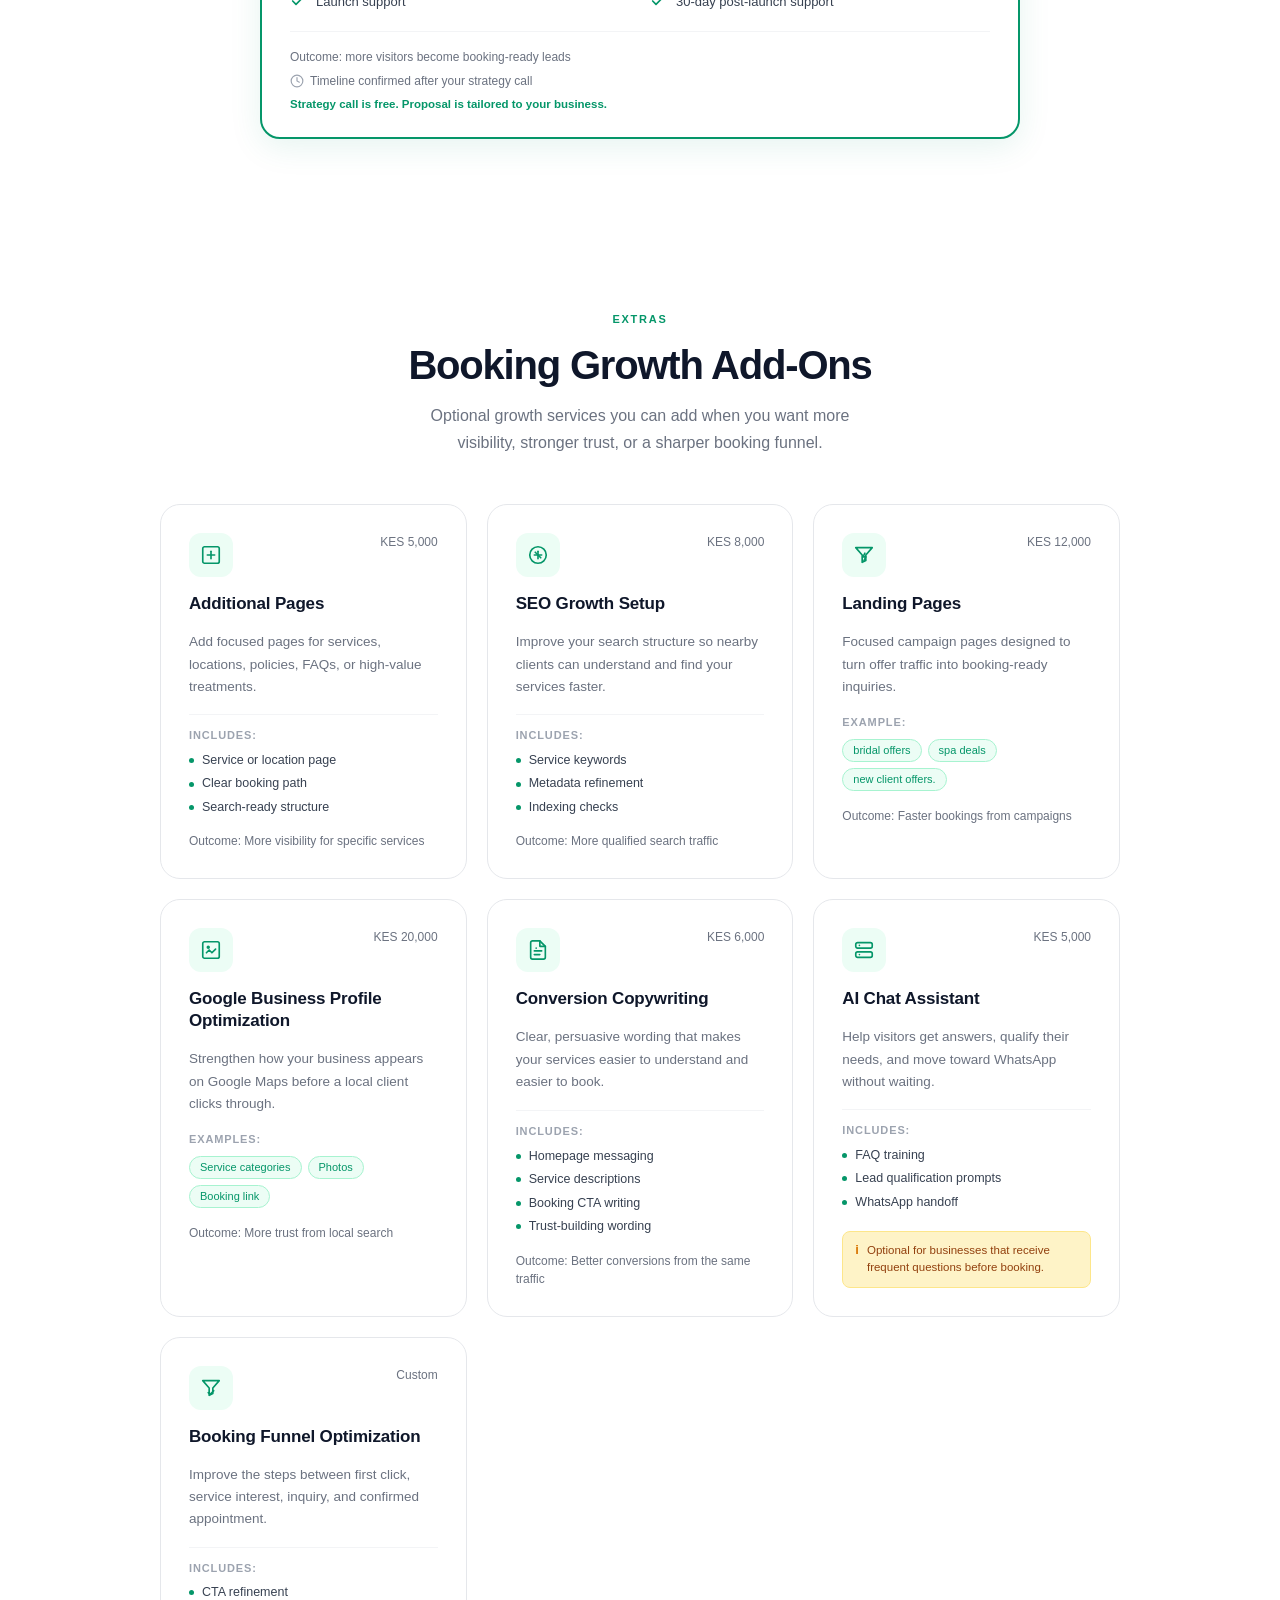
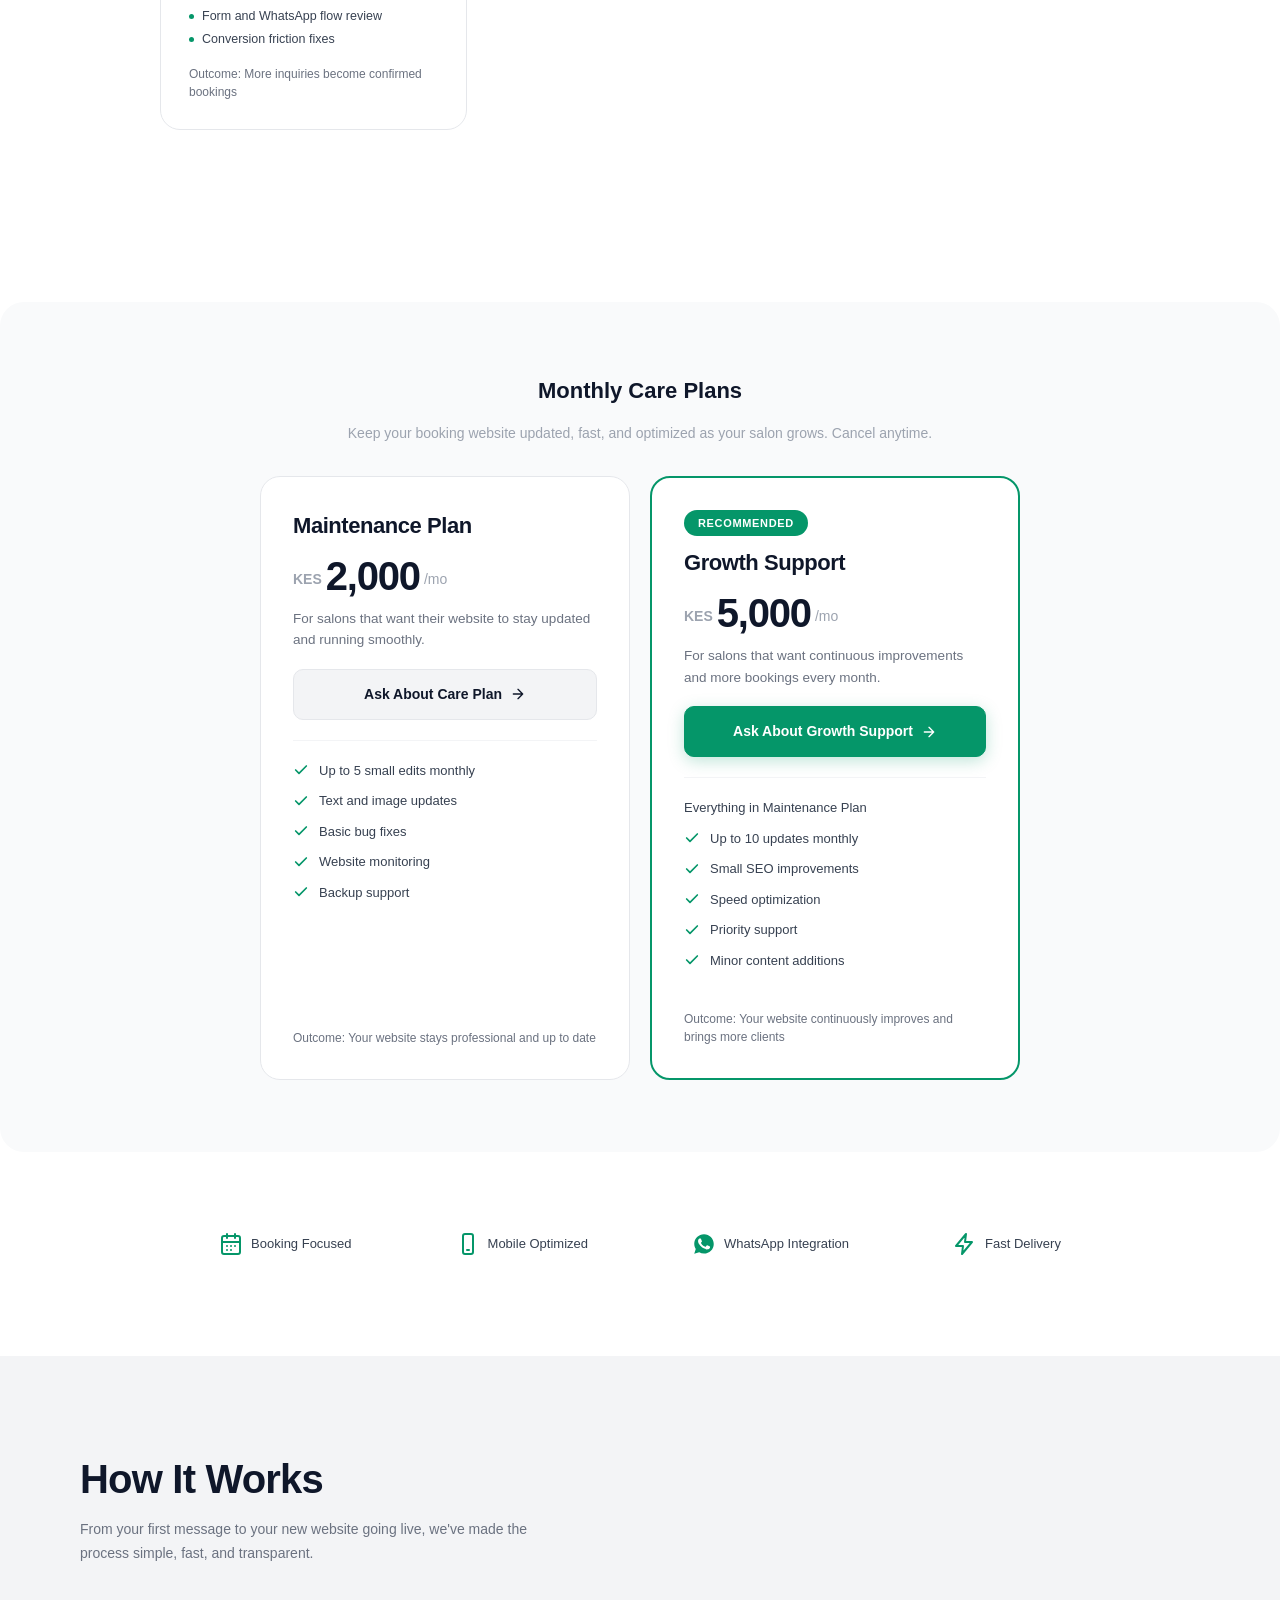
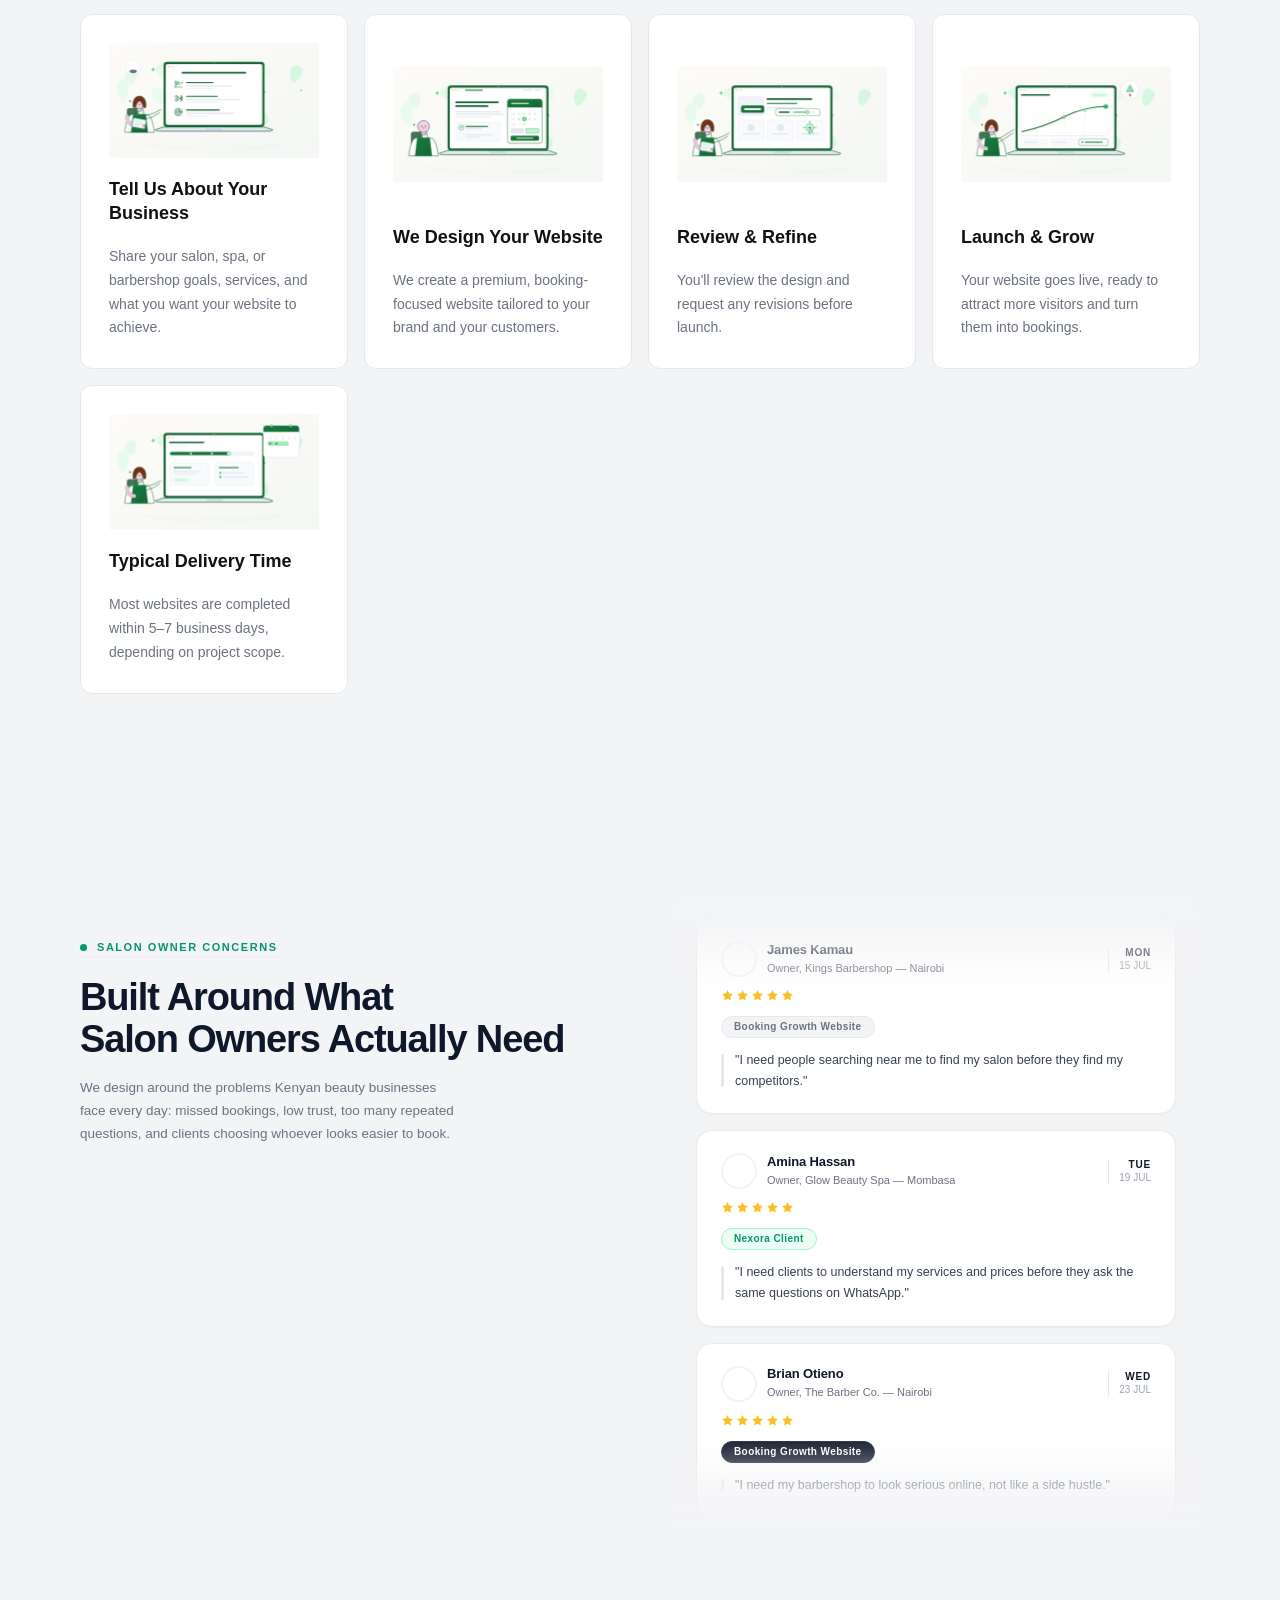
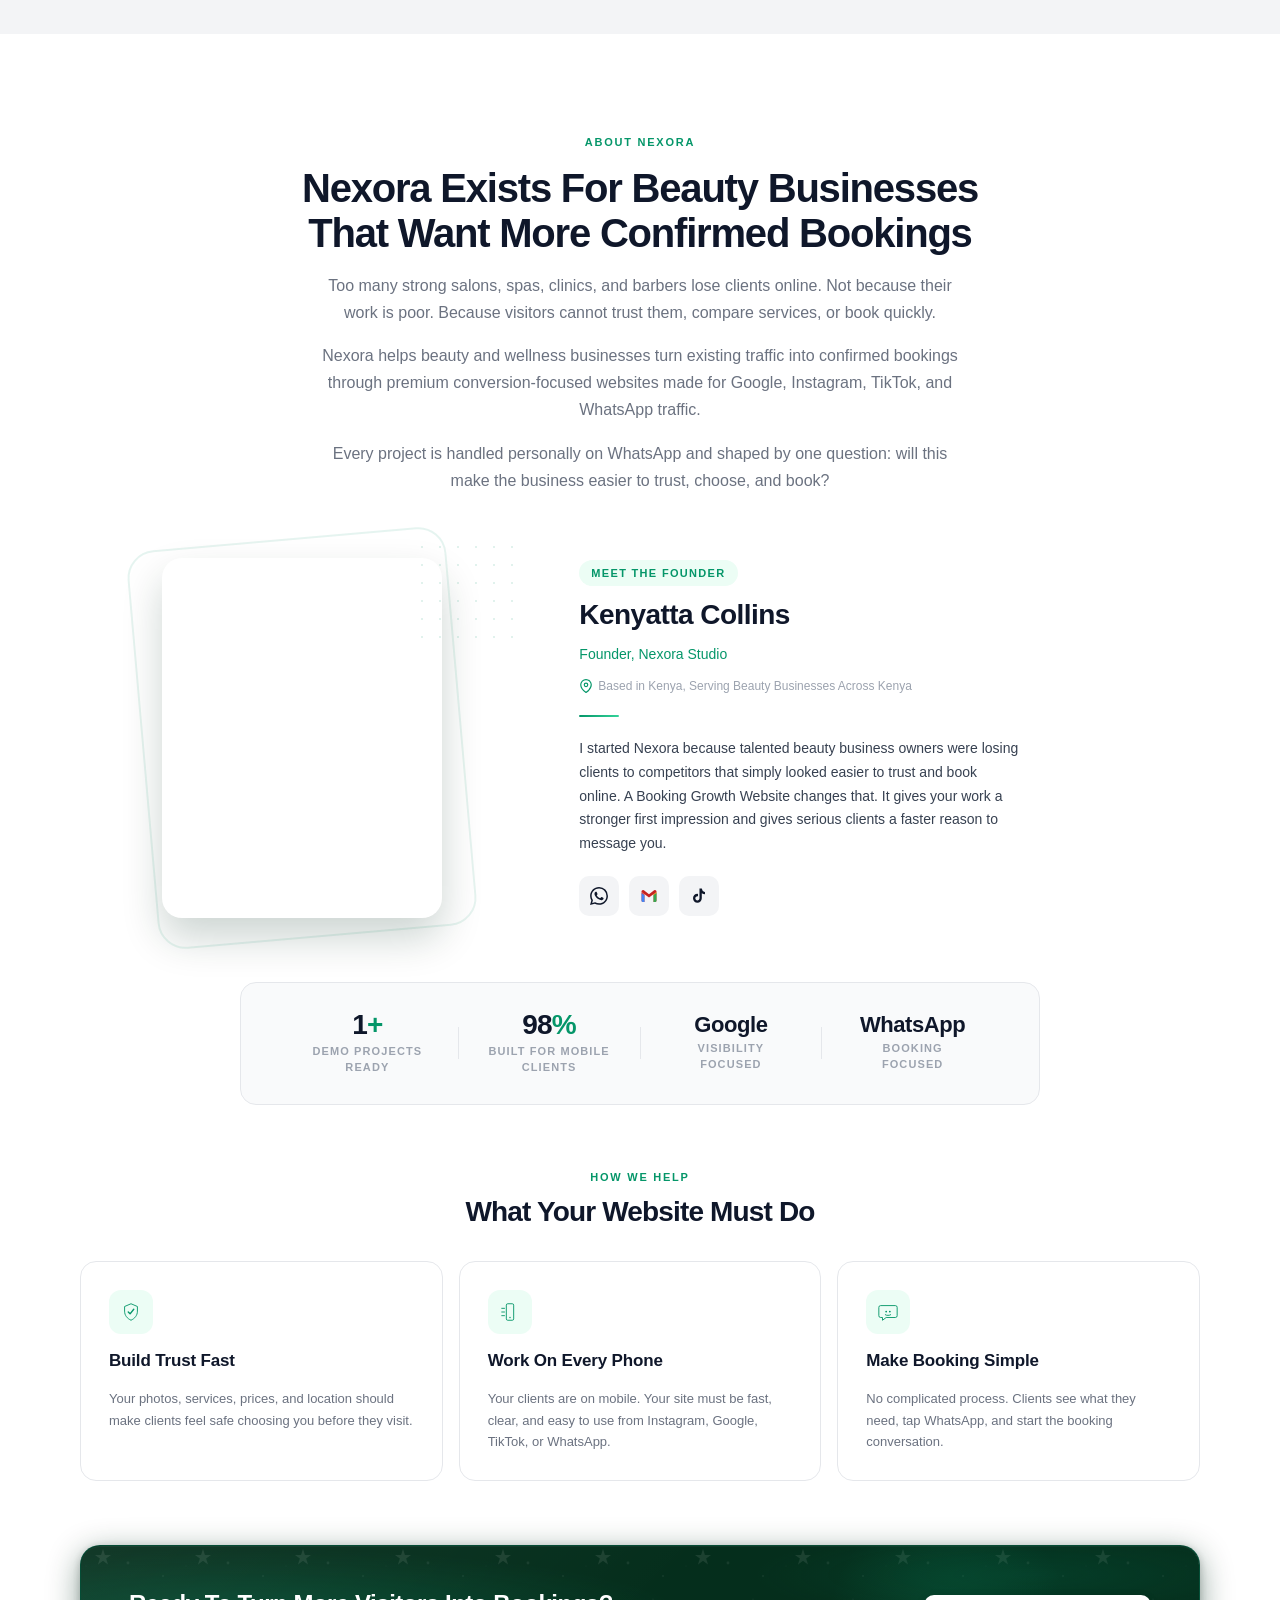
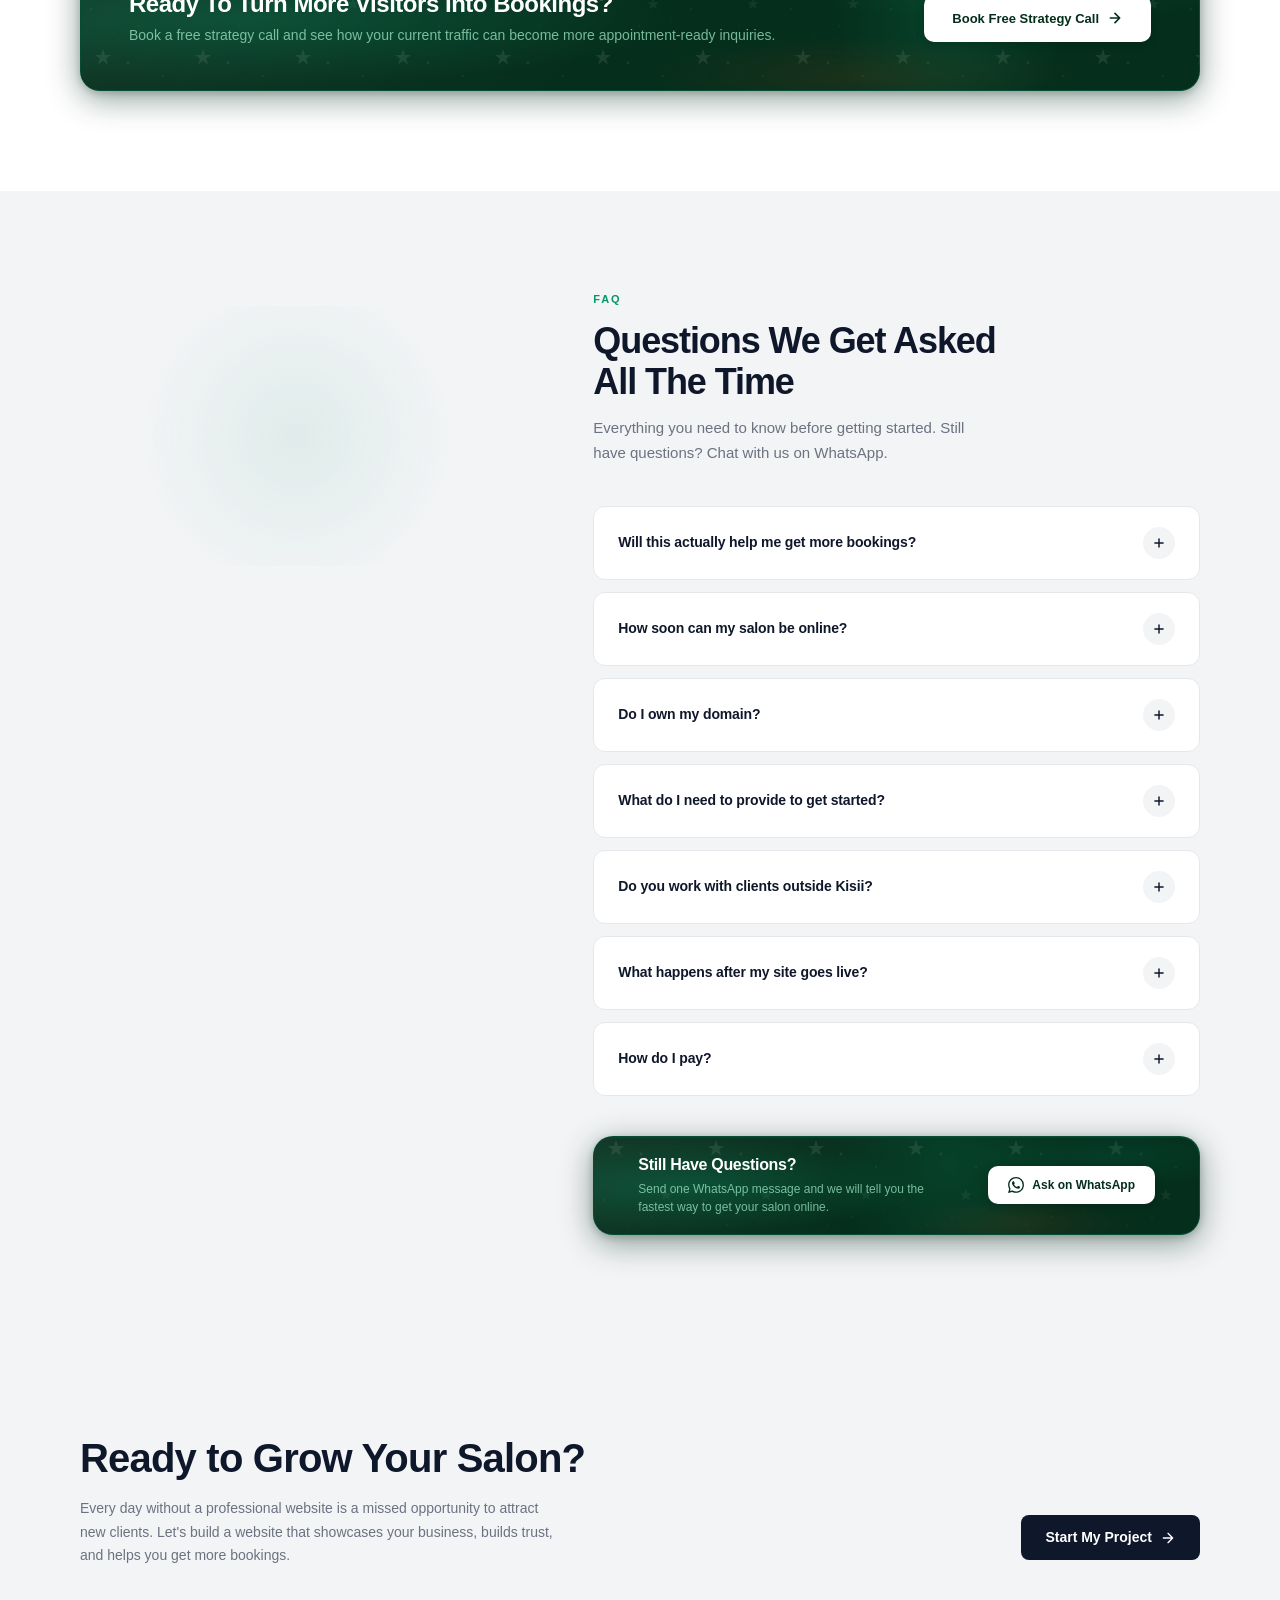
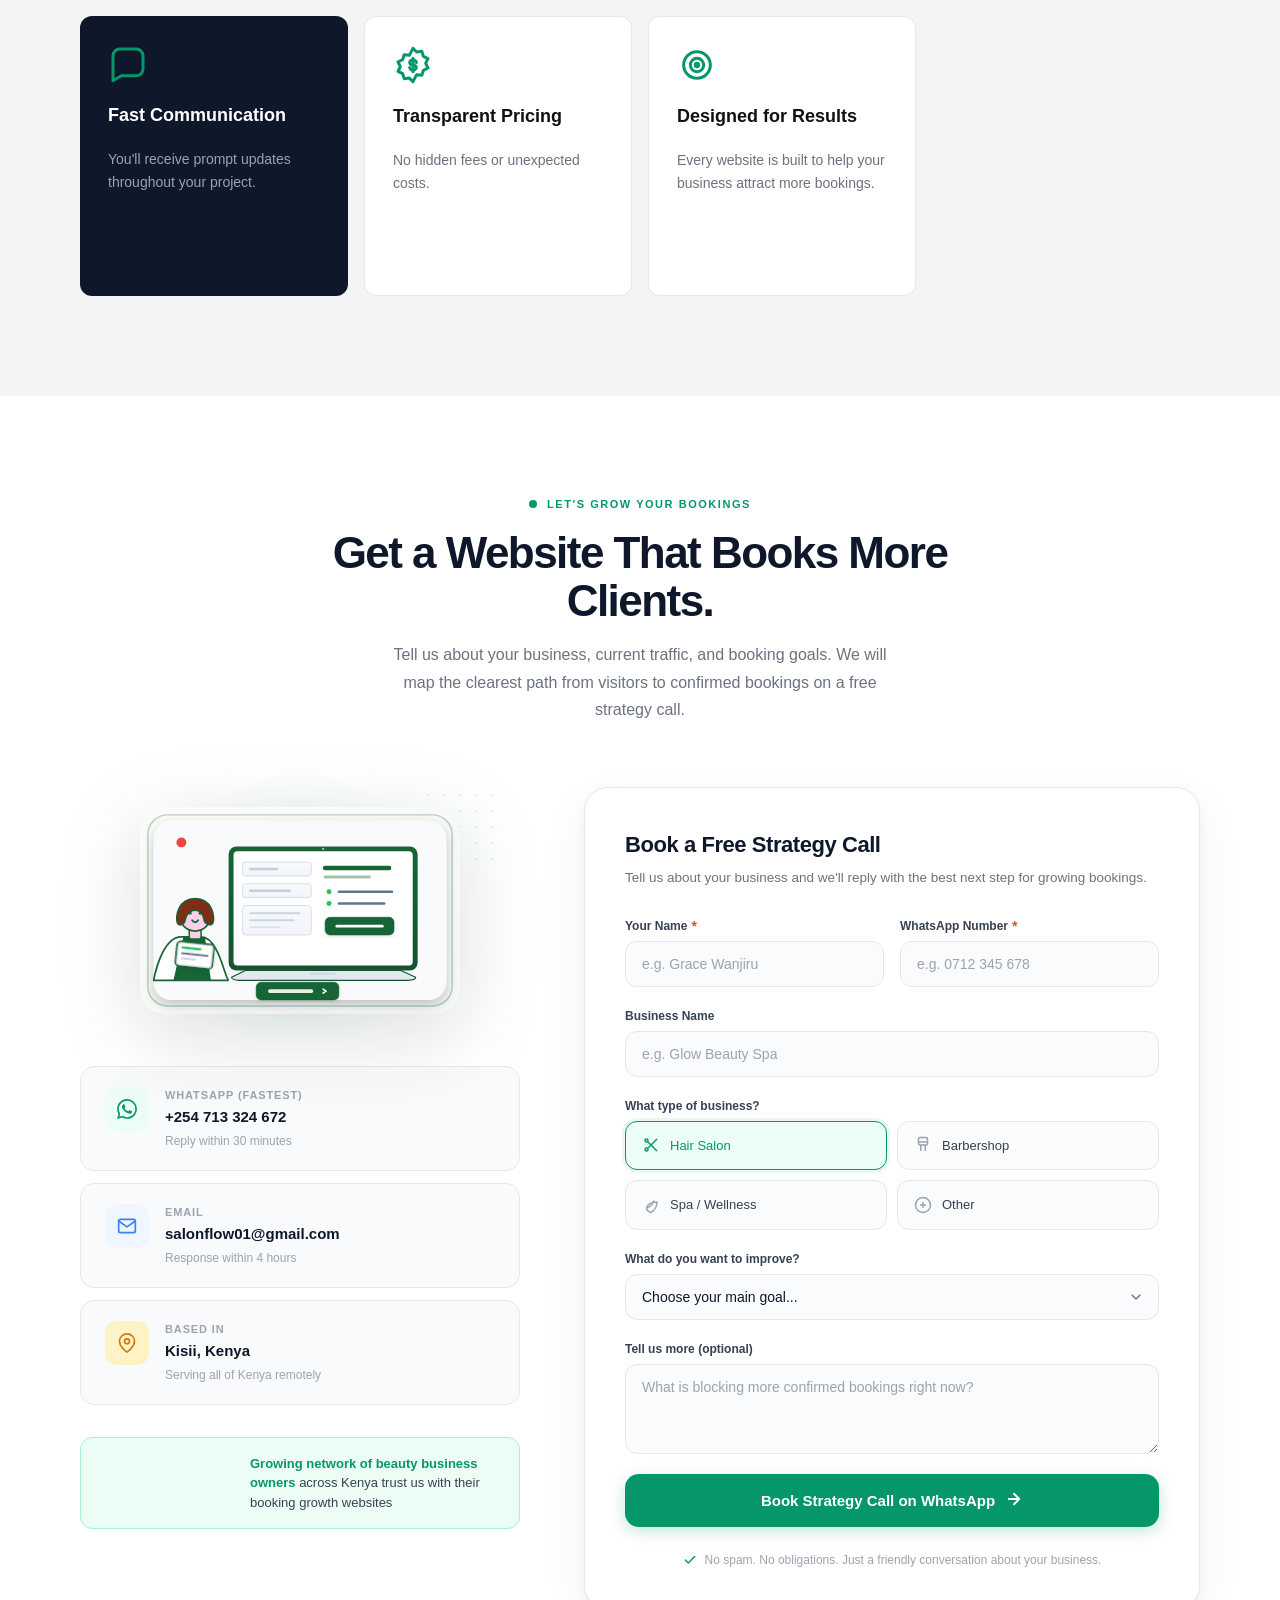
==== commit 9877c9ed: "logo updates" ====
--- a/index.html
+++ b/index.html
@@ -19,7 +19,7 @@
     <meta name="twitter:card" content="summary_large_image">
     <meta name="twitter:title" content="Nexora Studio - Booking Growth Websites For Beauty Businesses">
     <meta name="twitter:description" content="Premium conversion-focused websites for salons, spas, wellness businesses, beauty clinics, and barbers.">
-    <link rel="icon" href="assets/logo-favicon.svg" type="image/svg+xml">
+    <link rel="icon" href="assets/logo-favicon.svg">
 
     <link rel="stylesheet" href="/css/salonflow-style.css">
 
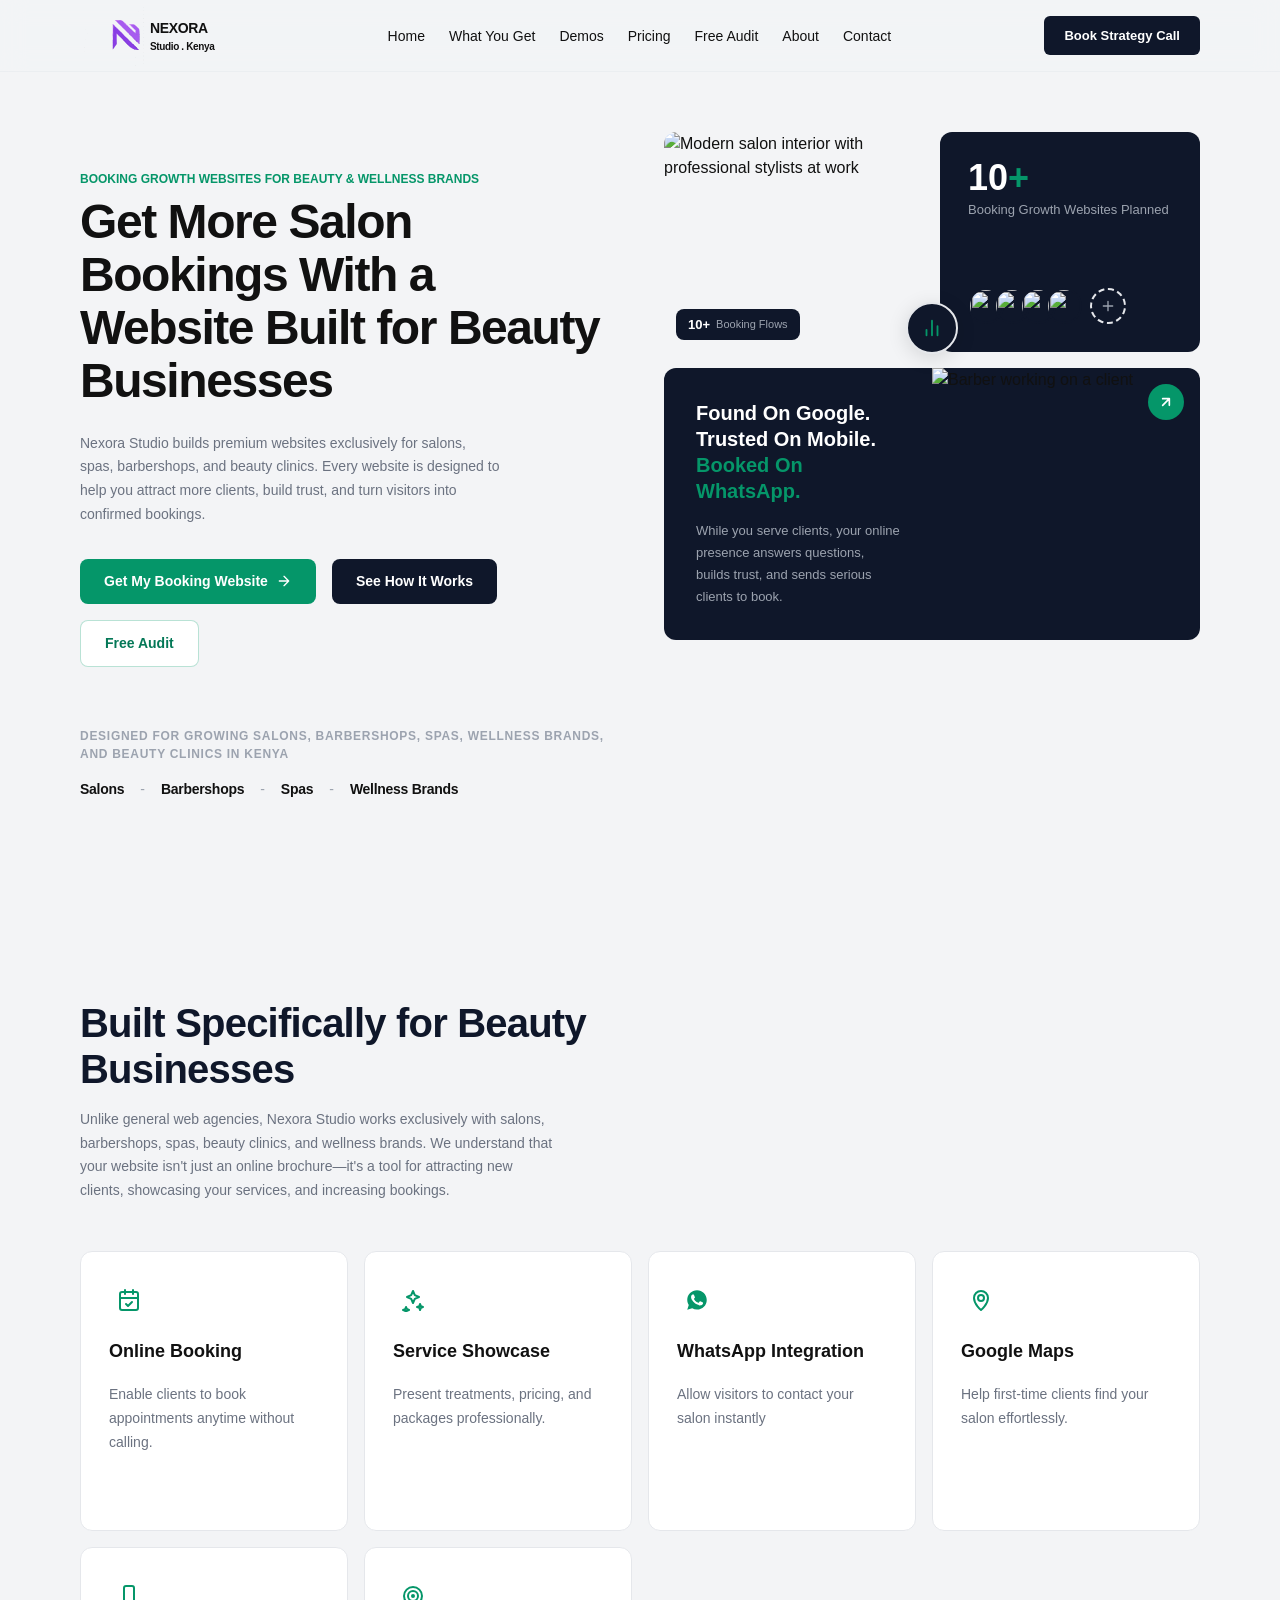
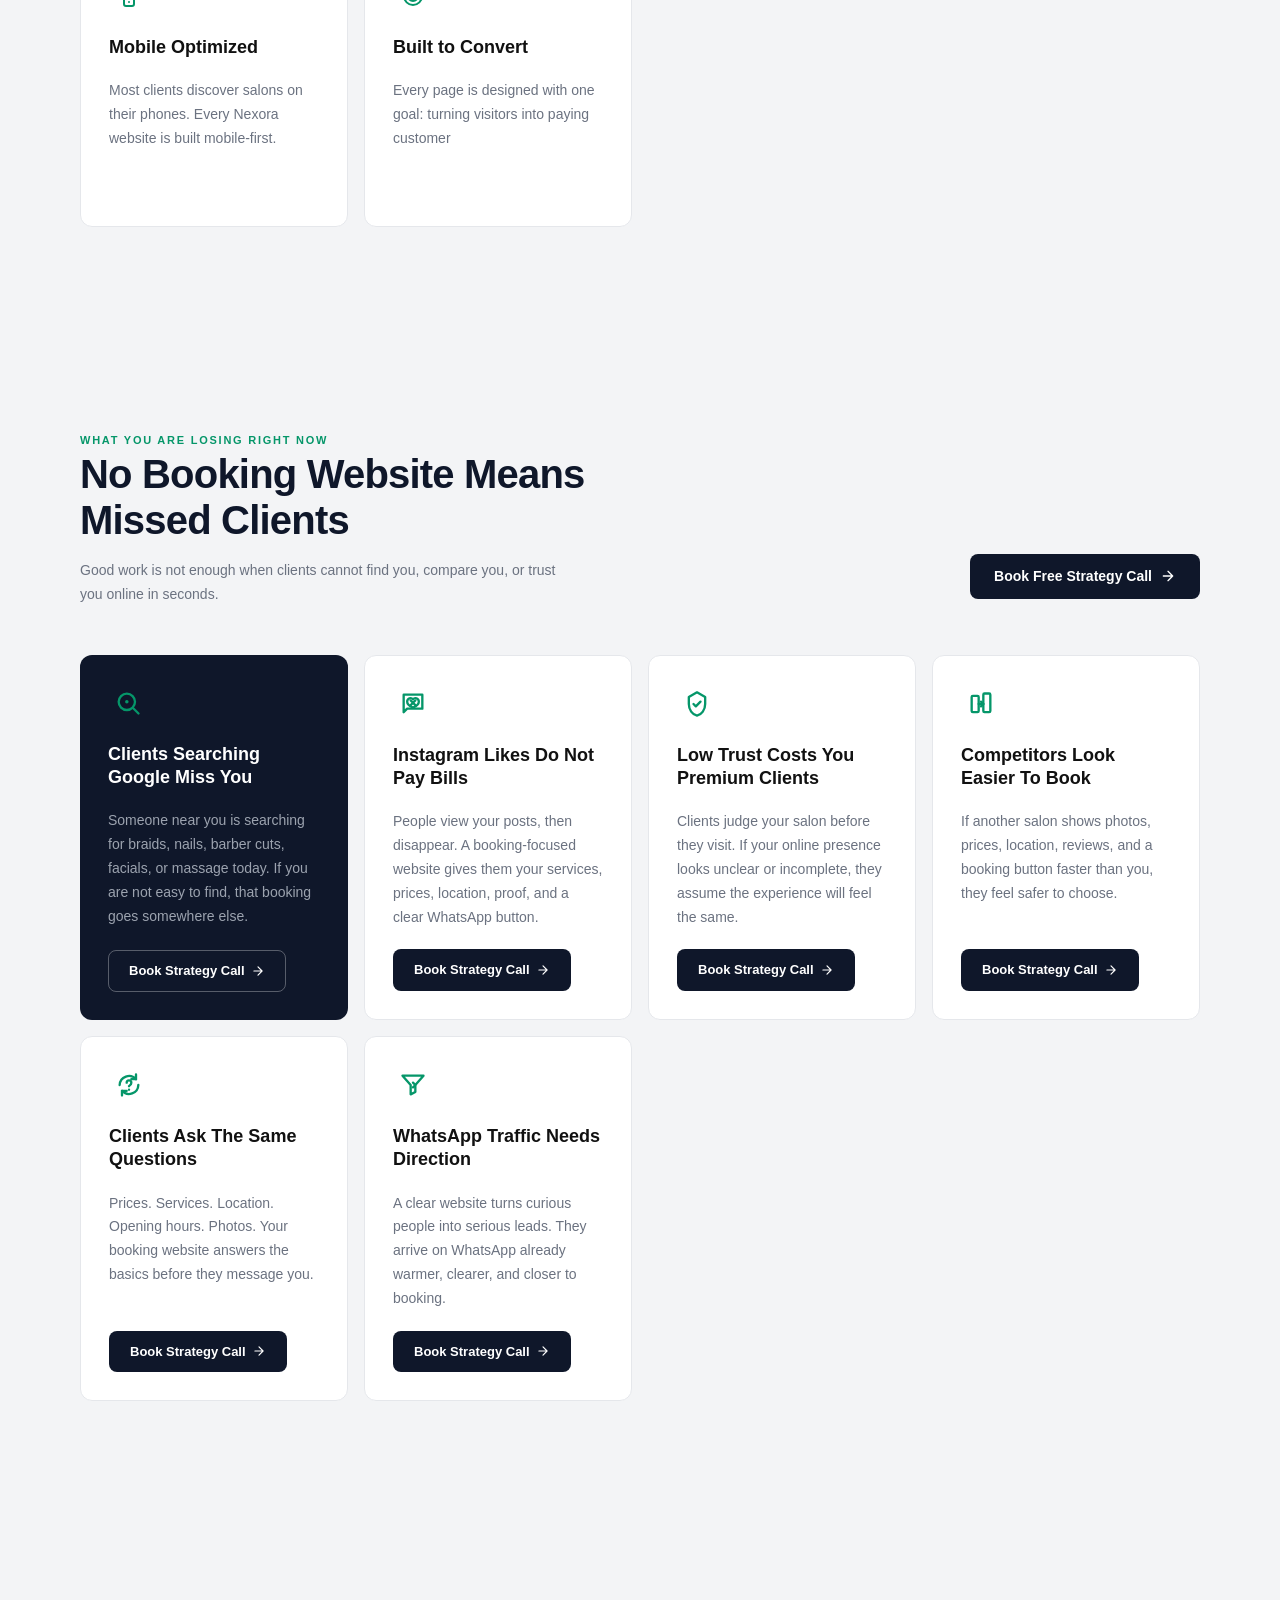
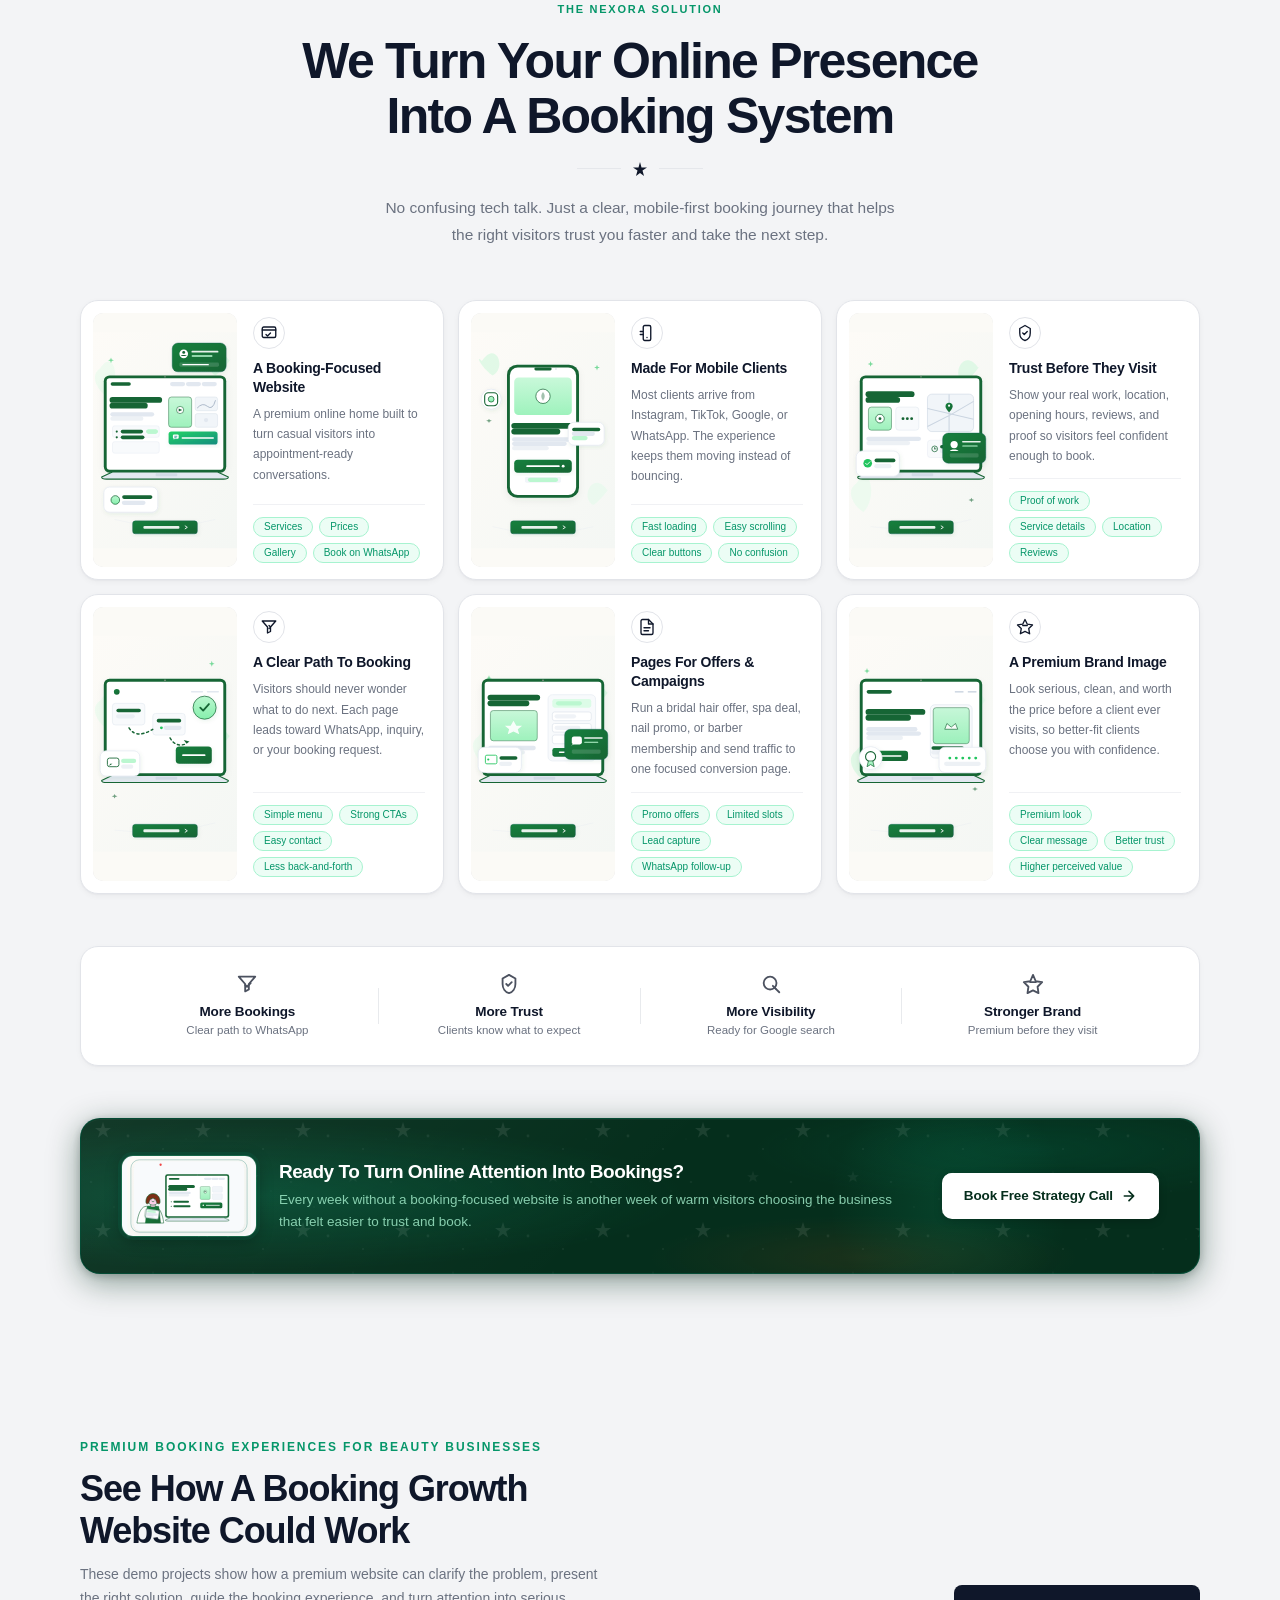
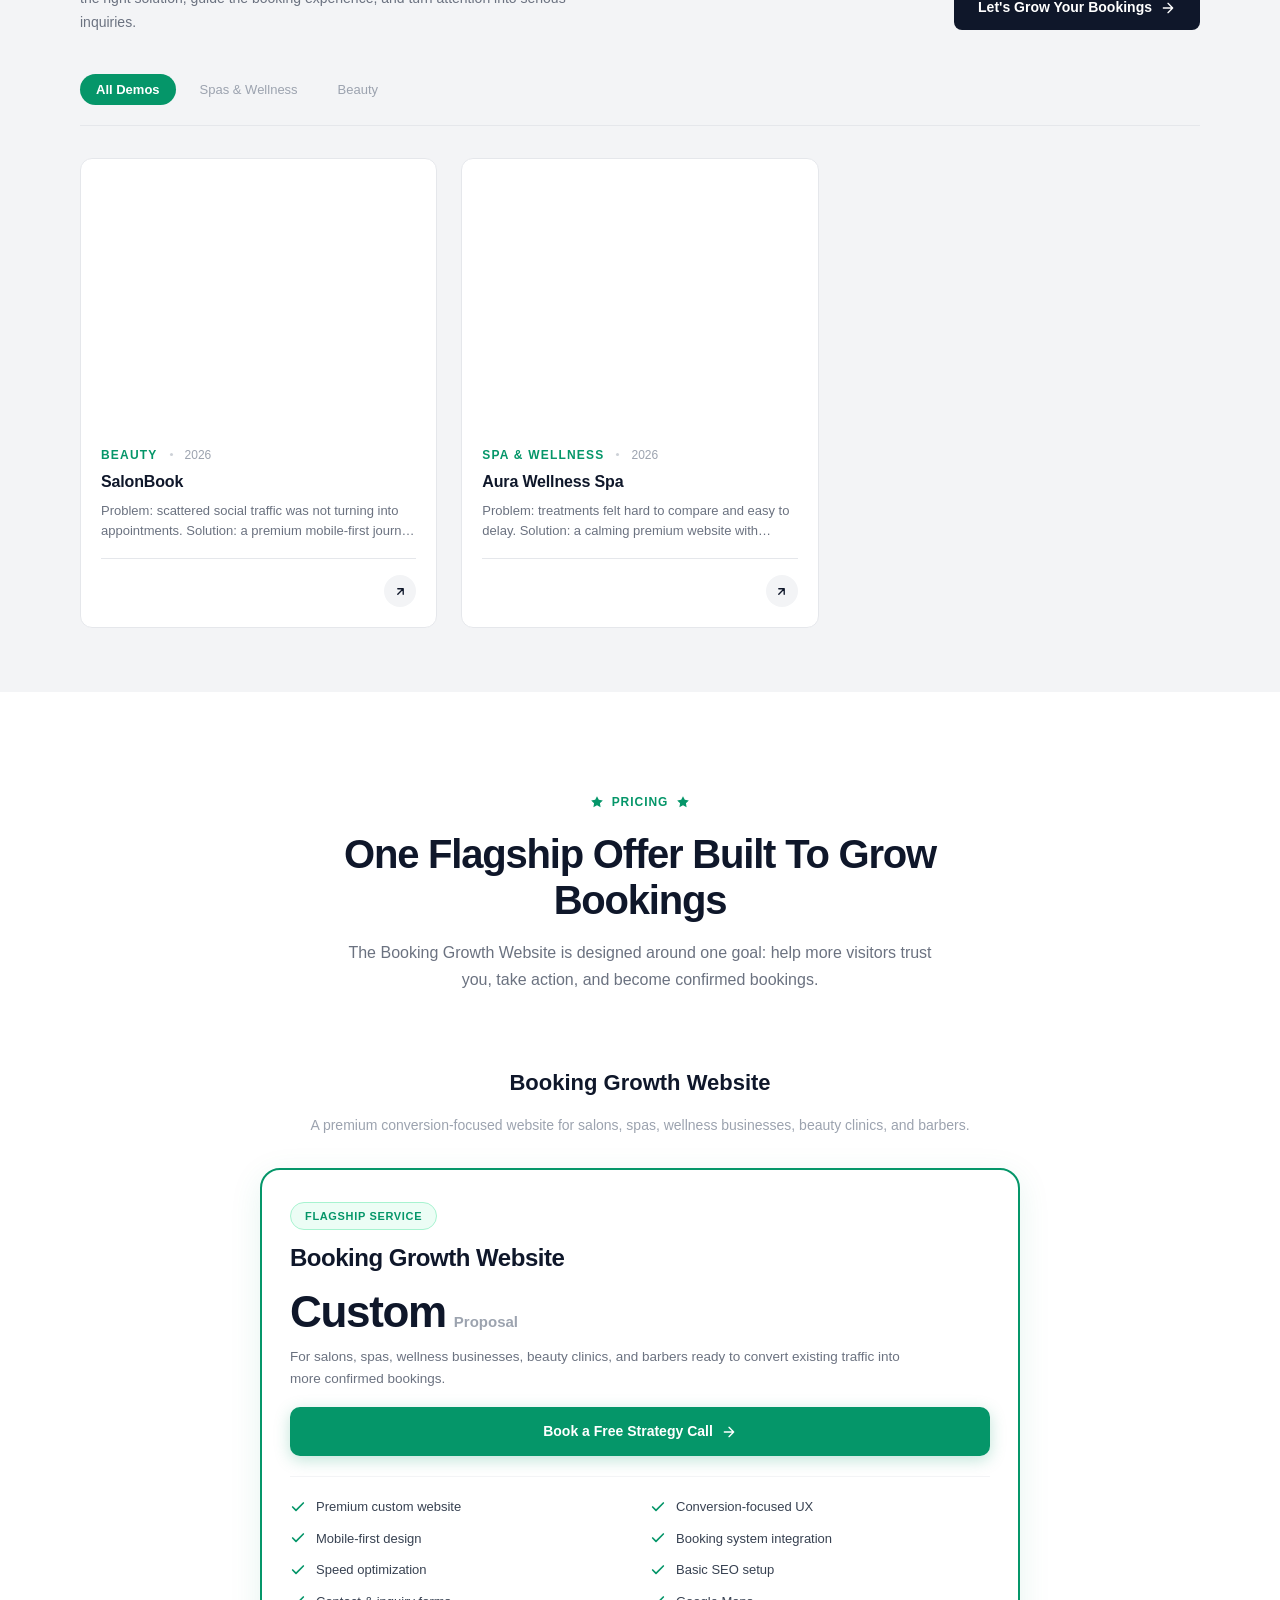
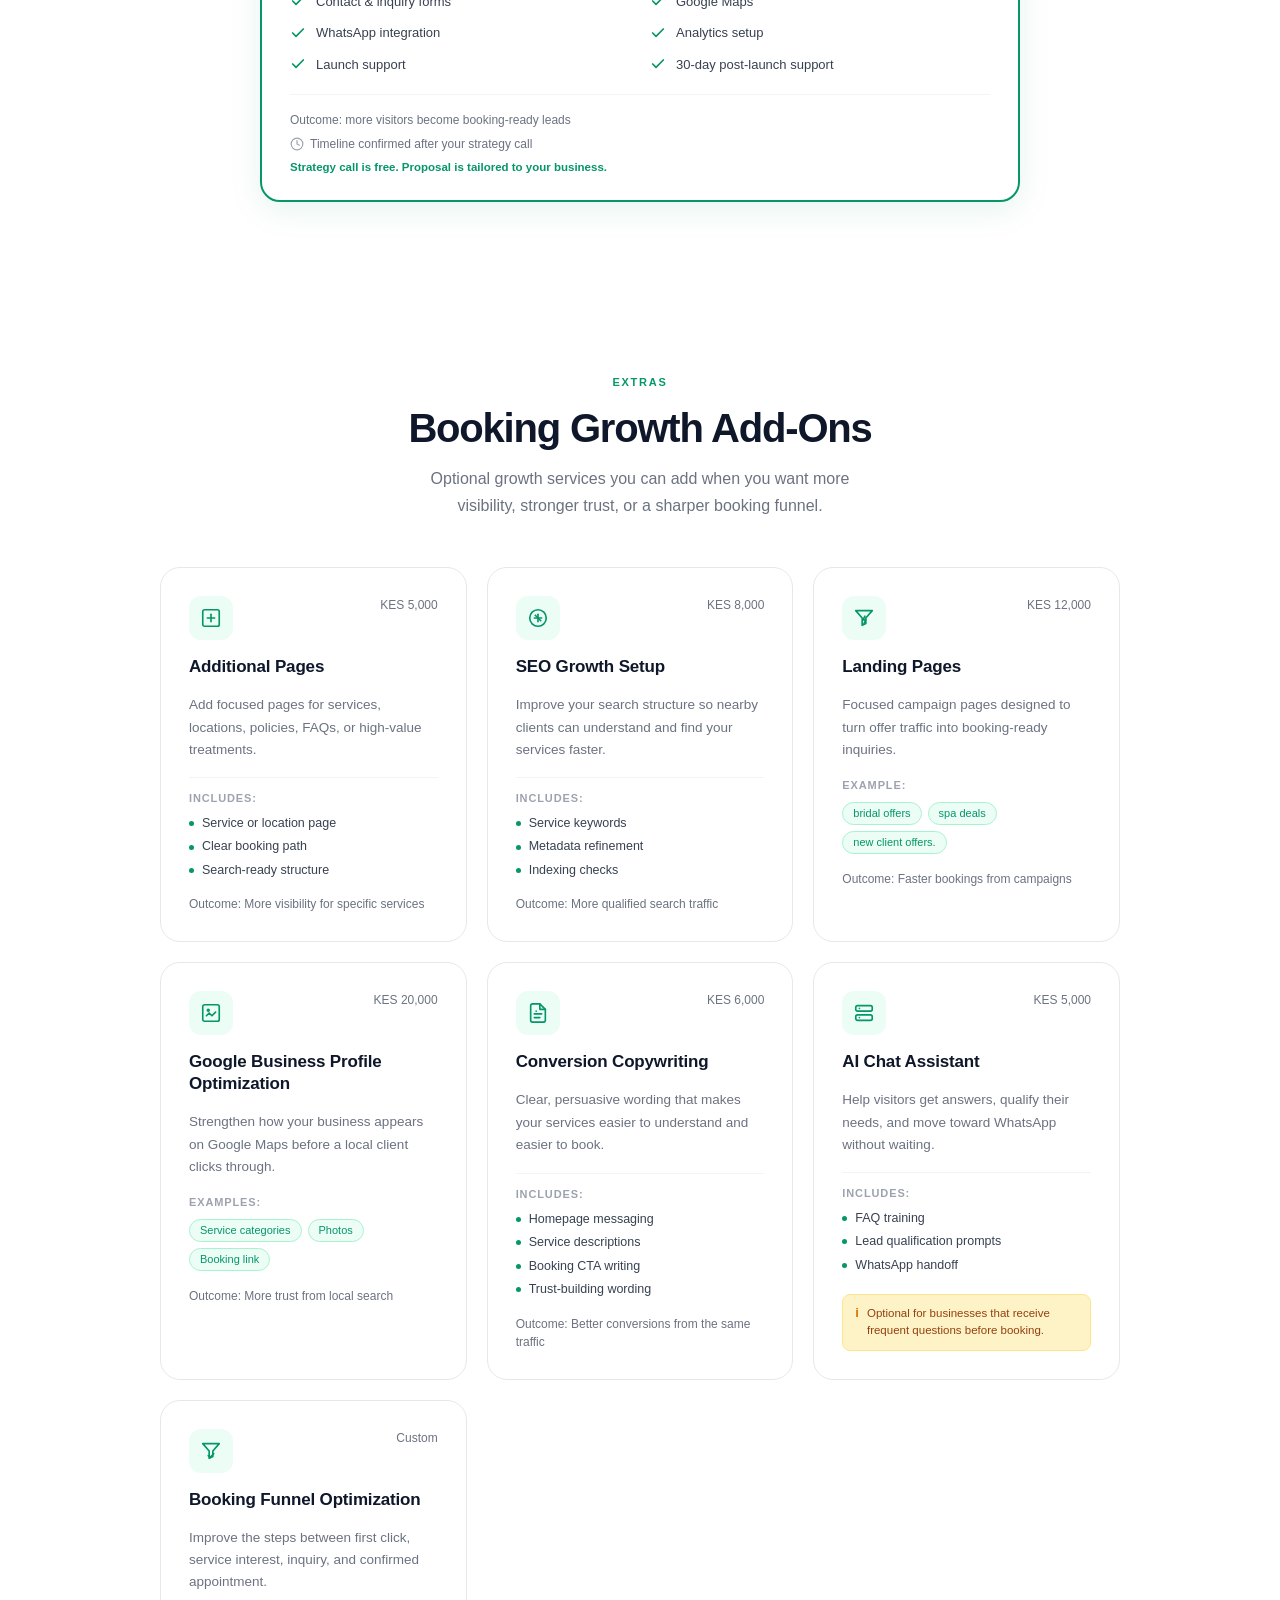
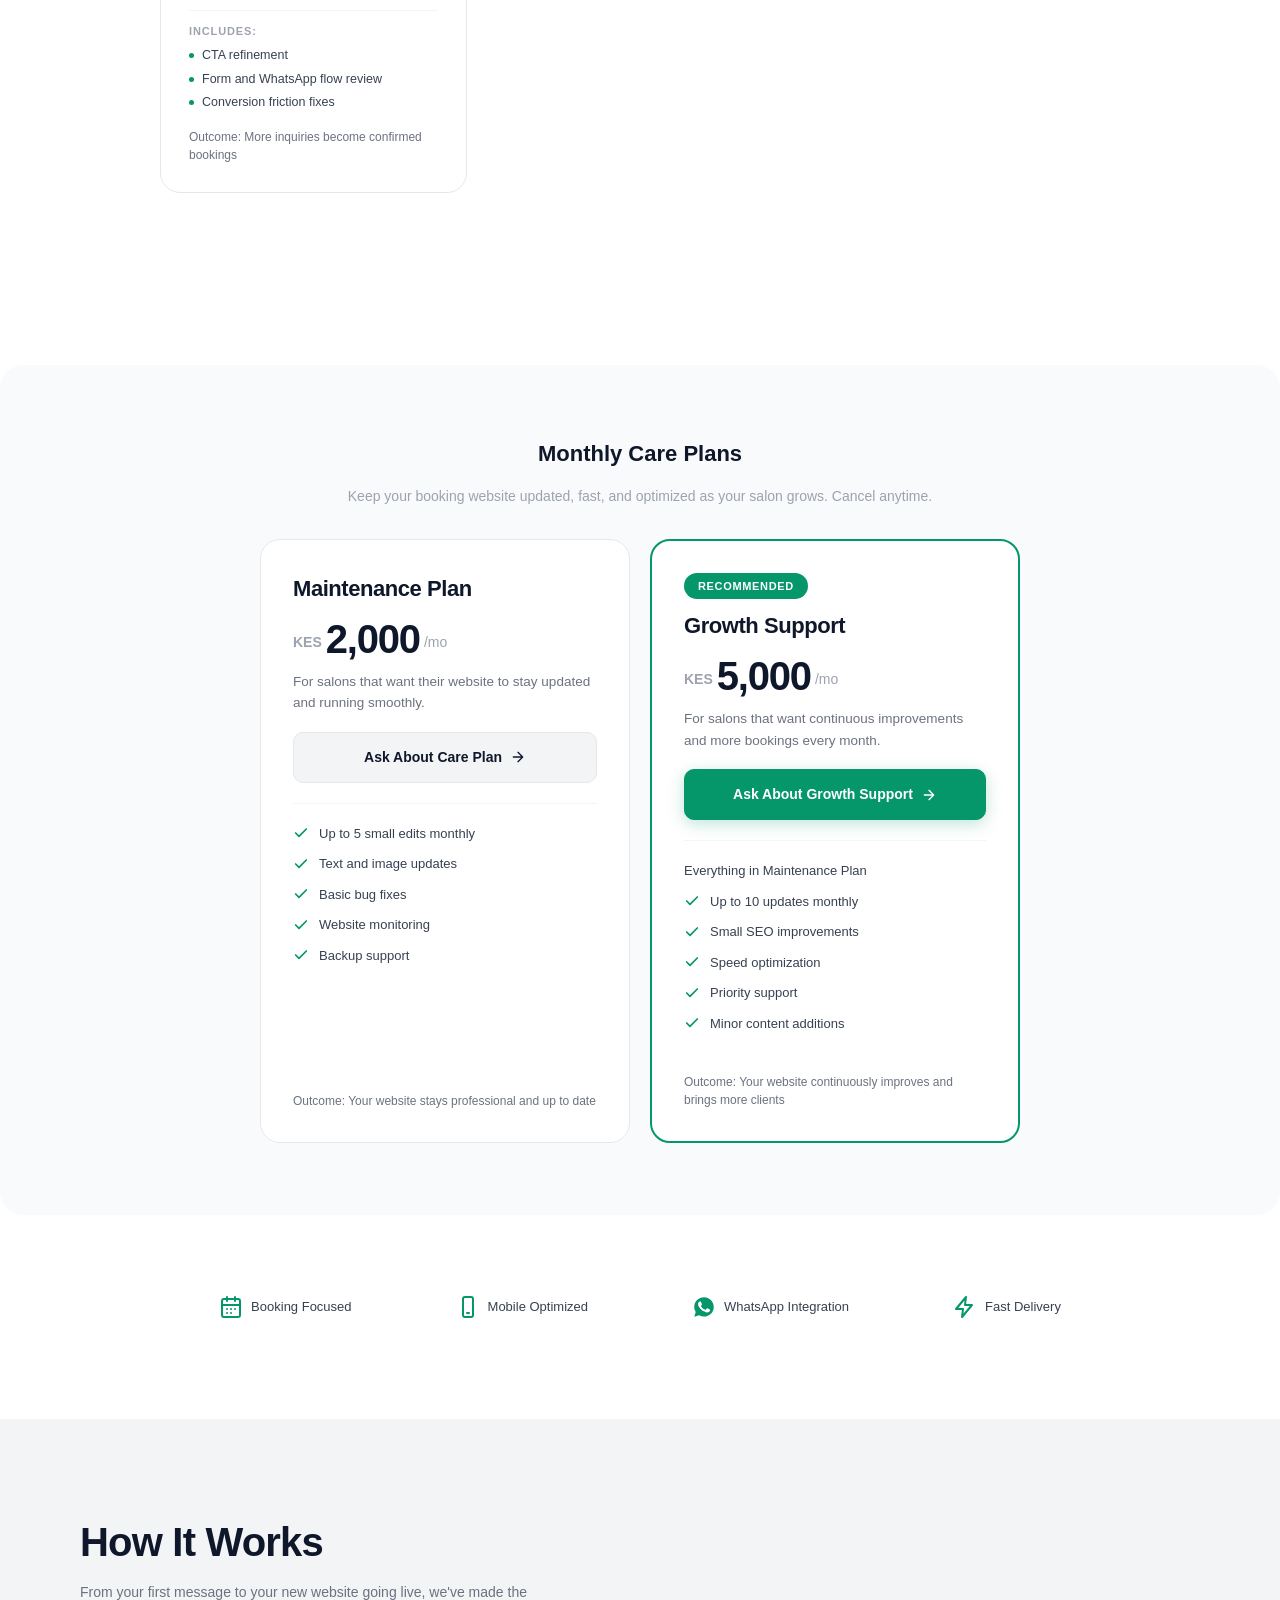
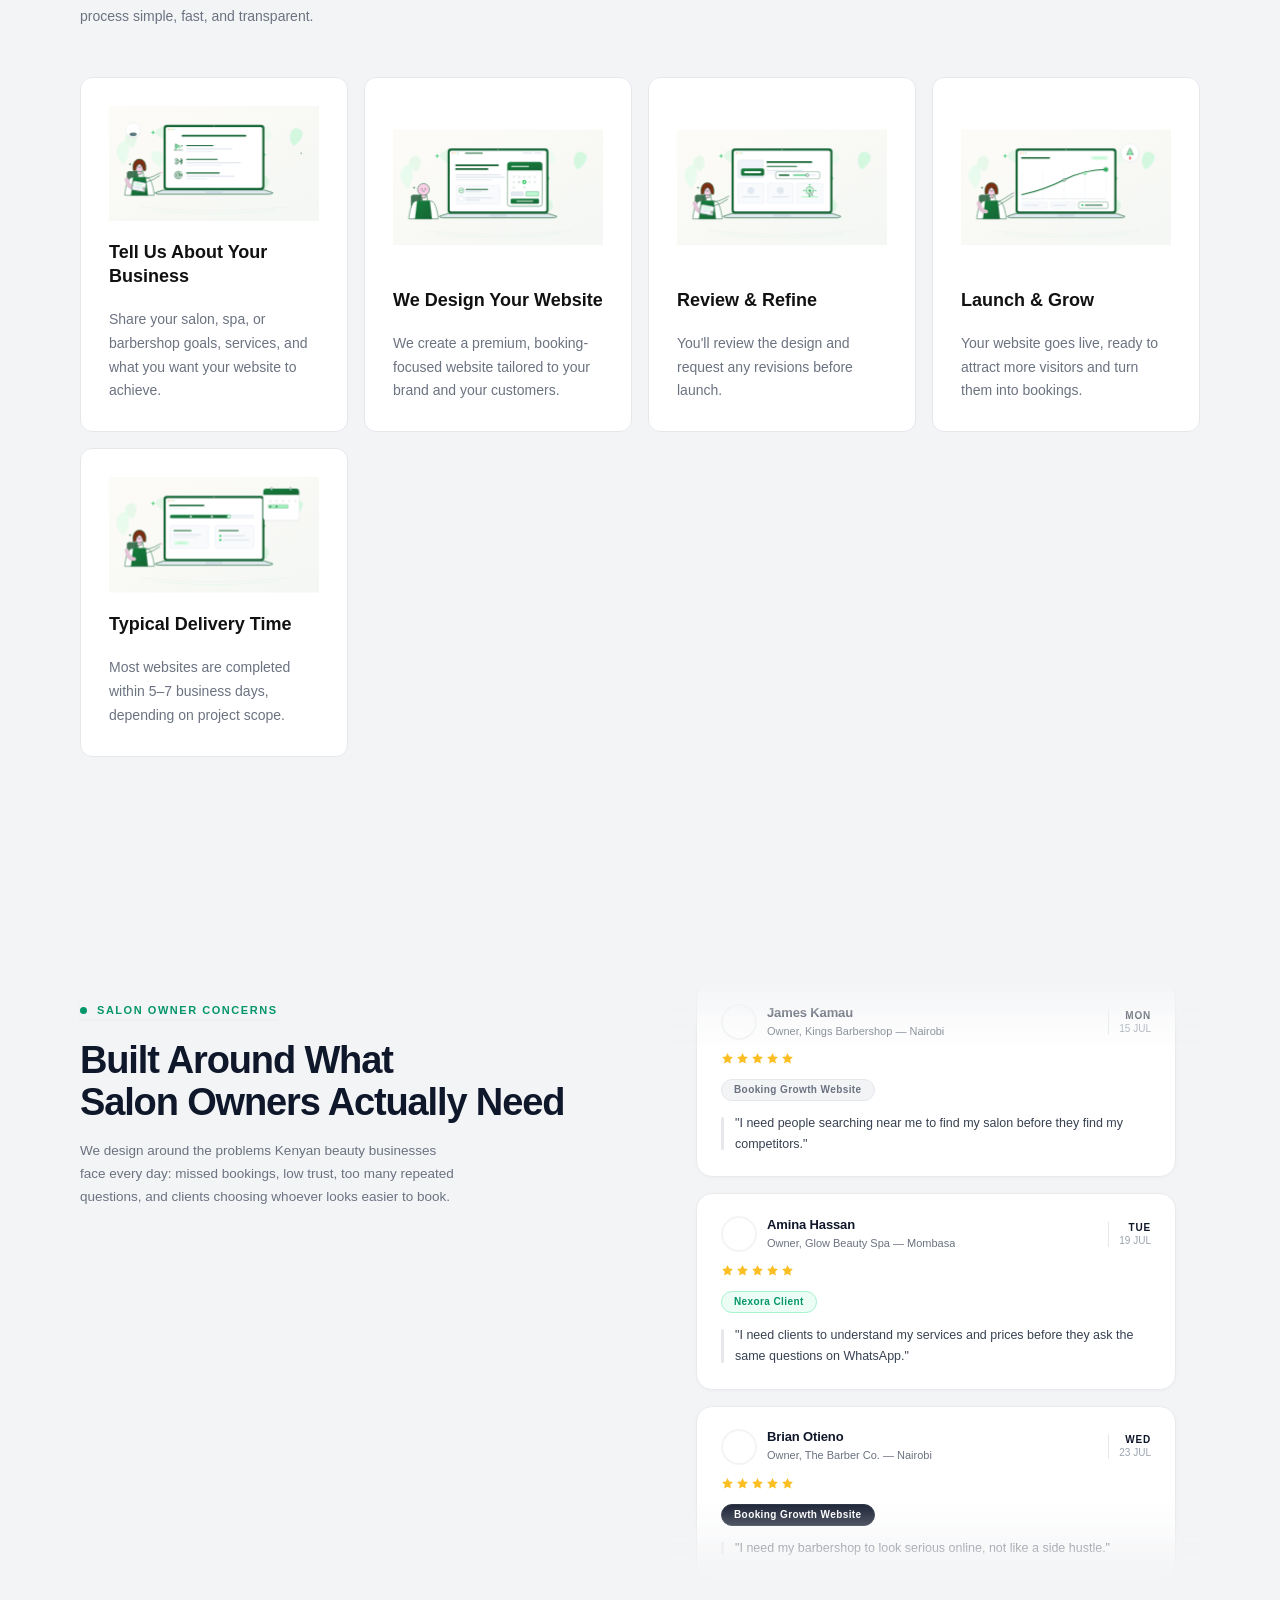
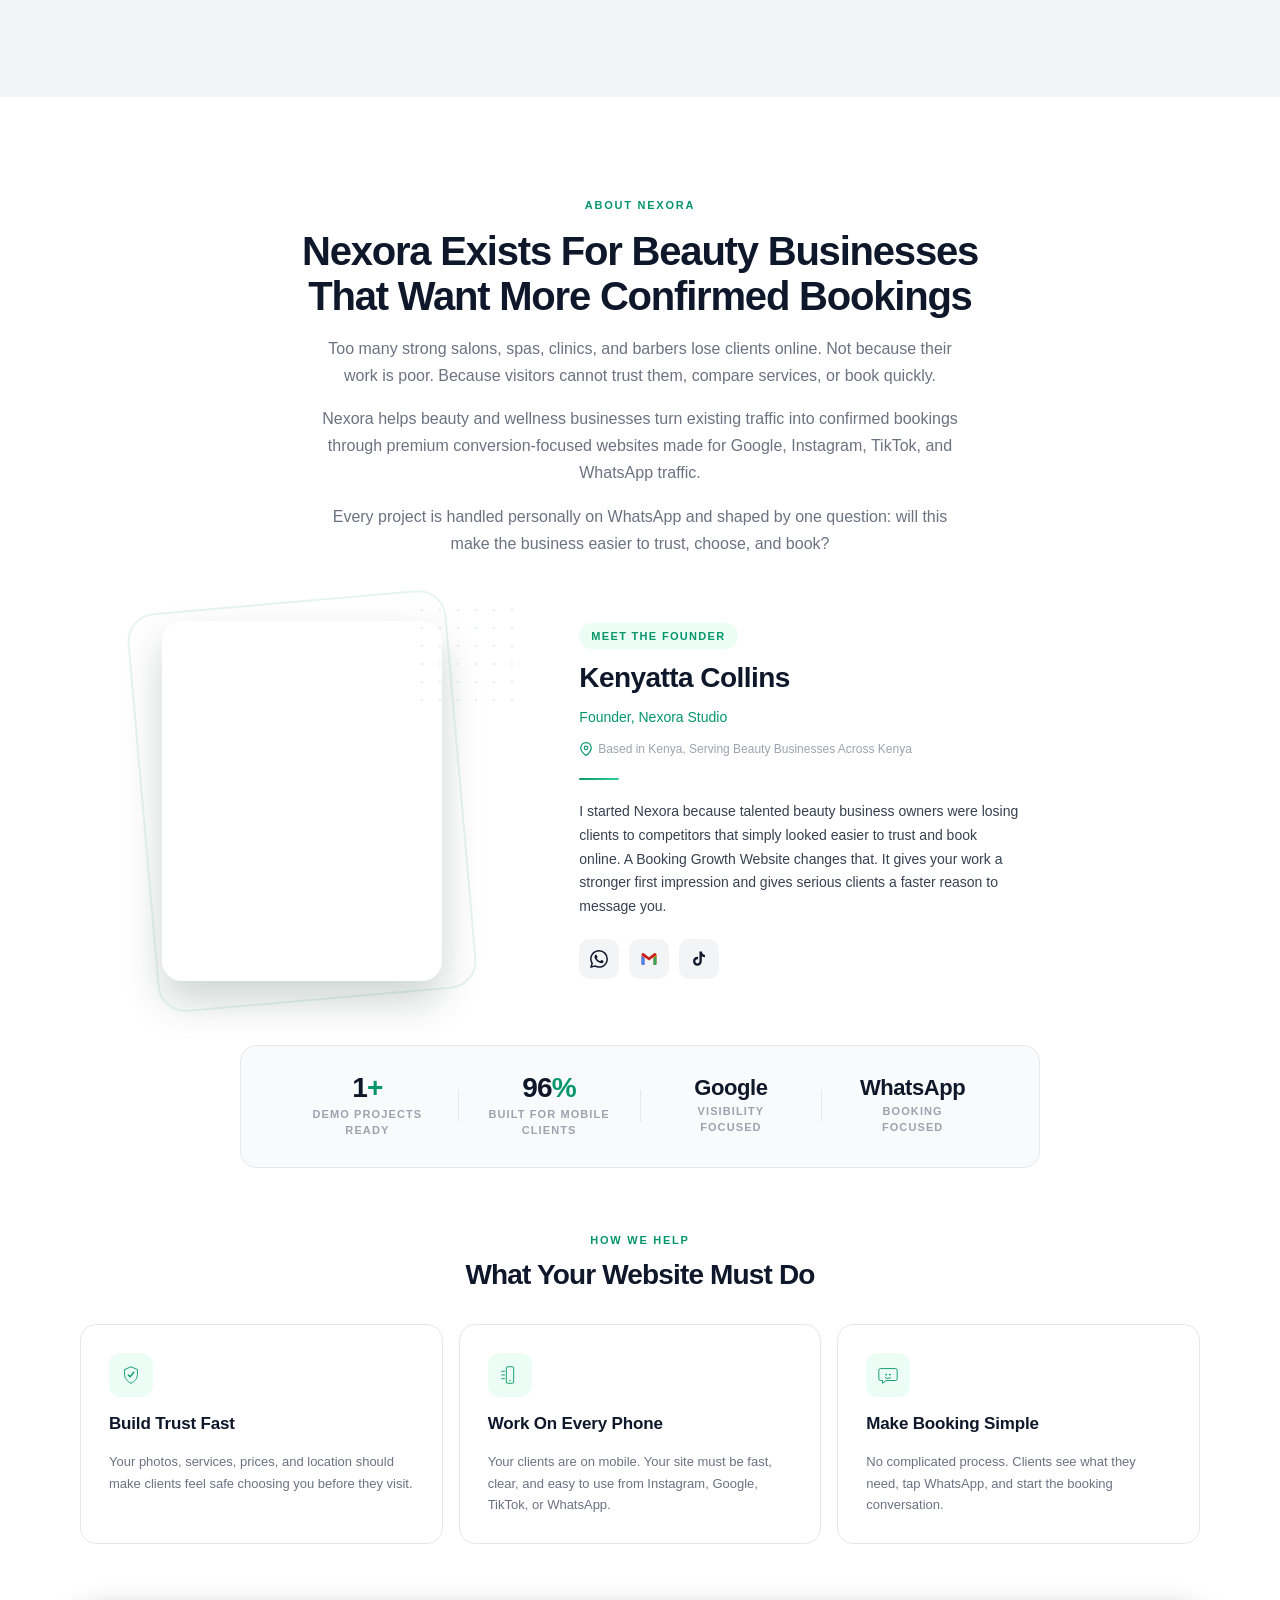
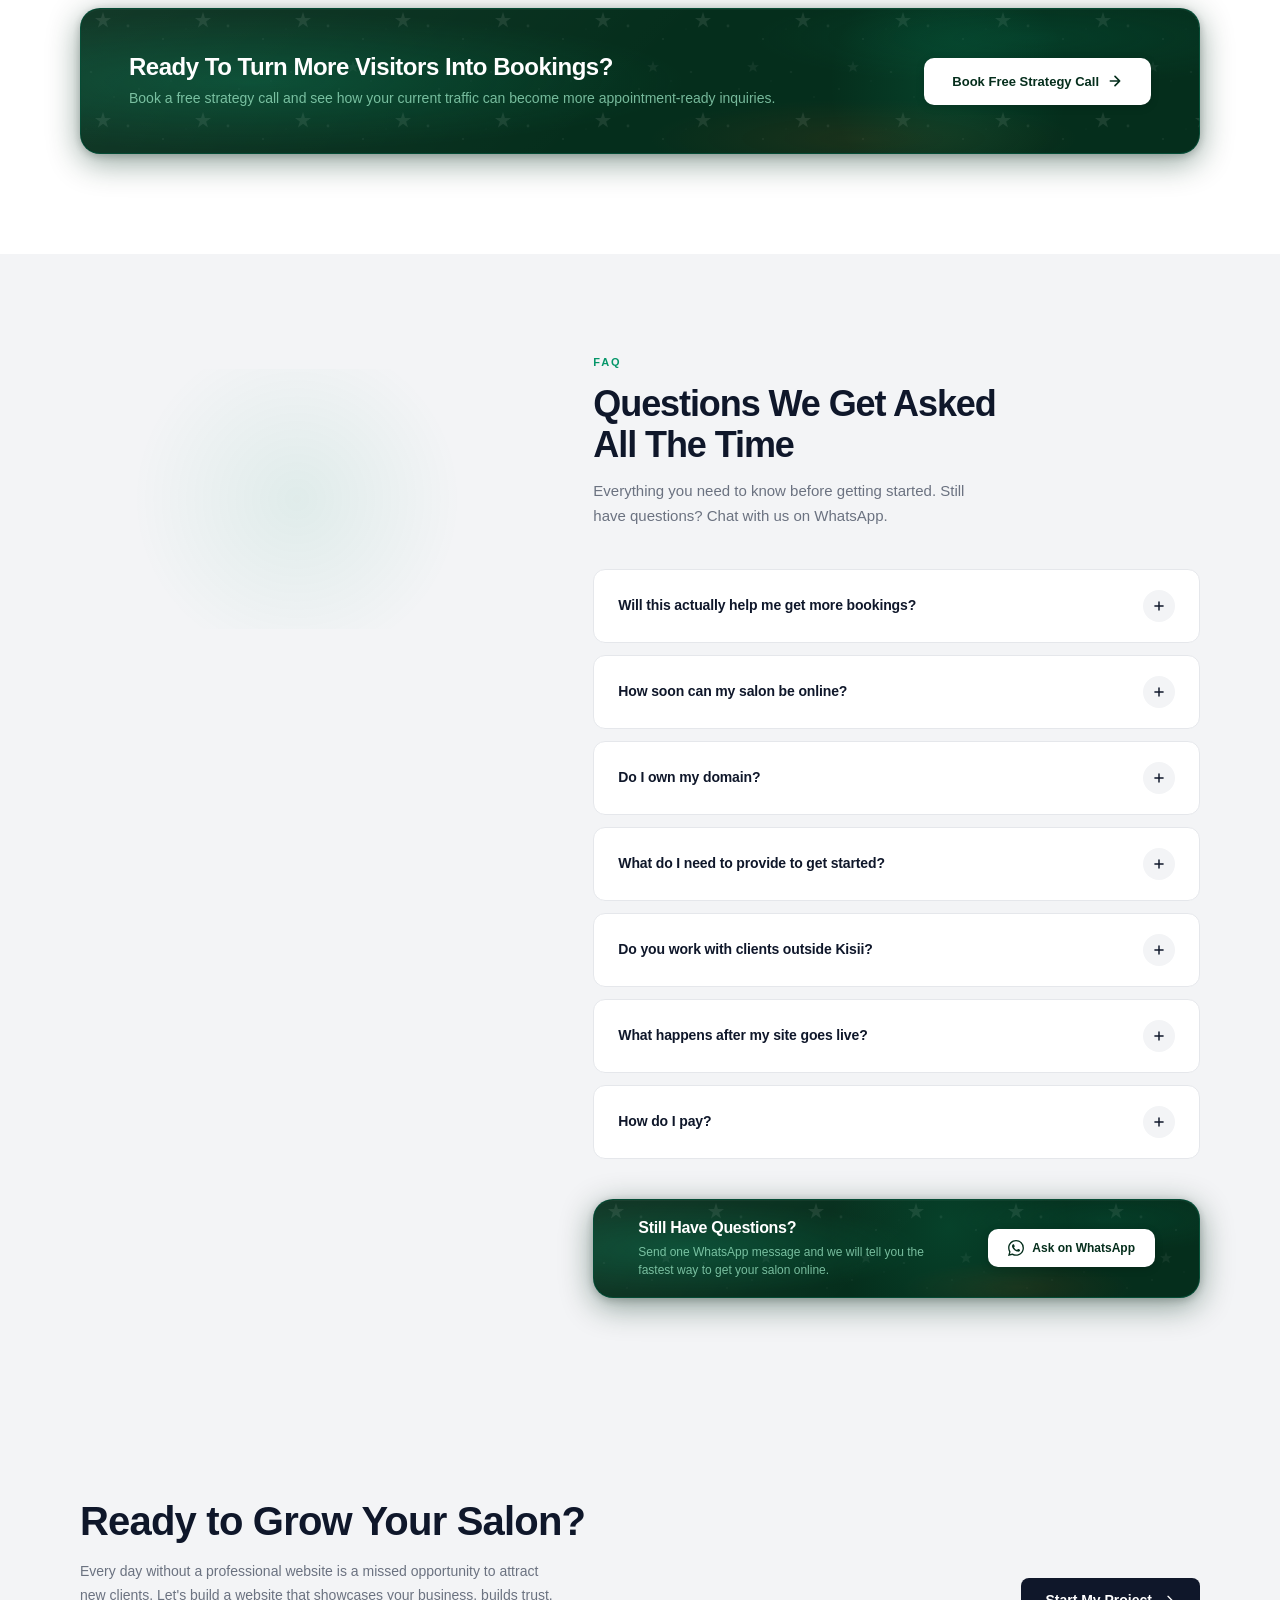
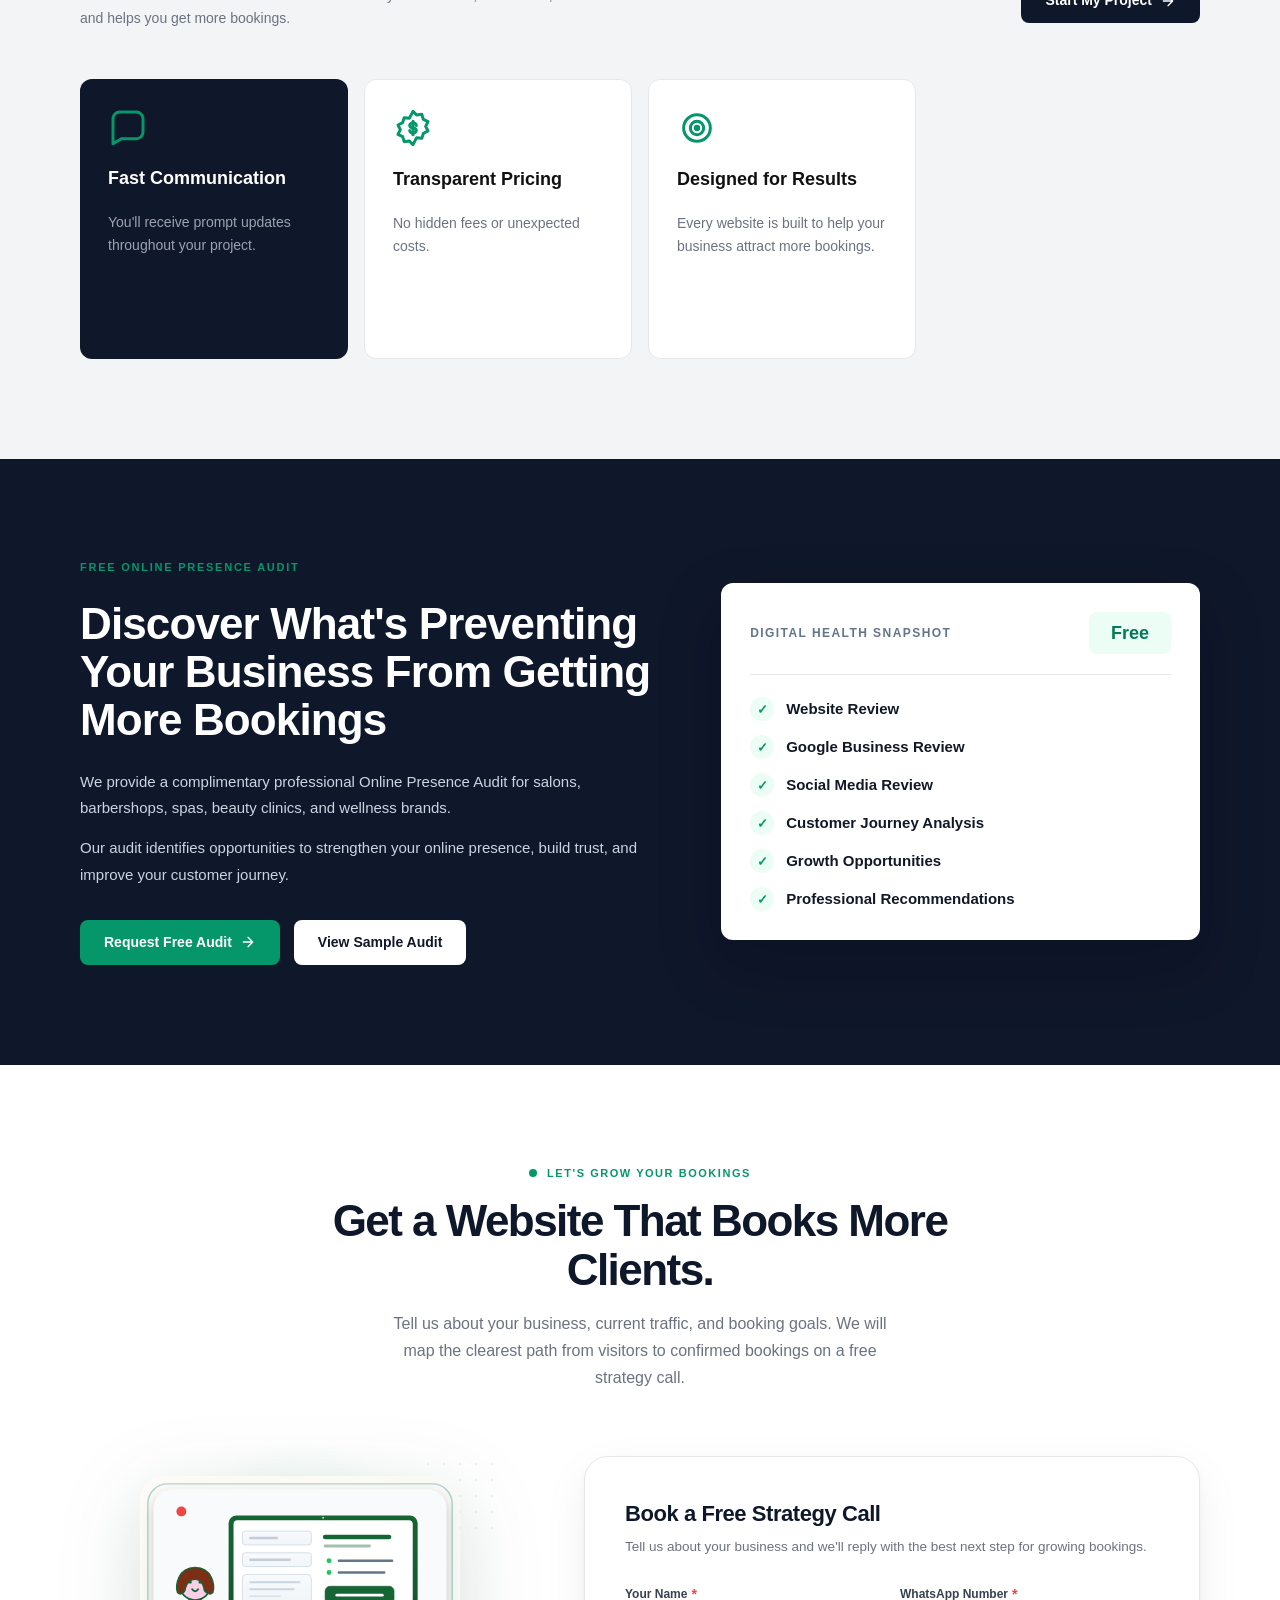
==== commit 0abb5d08: "added audit.html and also updated it in index.html" ====
--- a/index.html
+++ b/index.html
@@ -73,6 +73,7 @@
             <li role="none"><a href="#services" role="menuitem">What You Get</a></li>
             <li role="none"><a href="#portfolio" role="menuitem">Demos</a></li>
             <li role="none"><a href="#pricing" role="menuitem">Pricing</a></li>
+            <li role="none"><a href="audit.html" role="menuitem">Free Audit</a></li>
             <li role="none"><a href="#about" role="menuitem">About</a></li>
             <li role="none"><a href="#contact" role="menuitem">Contact</a></li>
         </ul>
@@ -95,6 +96,7 @@
                 <li role="none"><a href="#services" role="menuitem"  style="font-size: 20px;">What You Get</a></li>
                 <li role="none"><a href="#portfolio" role="menuitem"  style="font-size: 20px;">Demos</a></li>
                 <li role="none"><a href="#pricing" role="menuitem"  style="font-size: 20px;">Pricing</a></li>
+                <li role="none"><a href="audit.html" role="menuitem"  style="font-size: 20px;">Free Audit</a></li>
                 <li role="none"><a href="#about" role="menuitem"  style="font-size: 20px;">About</a></li>
                 <li role="none"><a href="#contact" role="menuitem"  style="font-size: 20px;">Contact</a></li>
             </ul>
@@ -138,6 +140,7 @@
                         </svg>
                     </a>
                     <a href="#portfolio" class="btn-learnmore" aria-label="View booking website demos">See How It Works</a>
+                    <a href="audit.html" class="btn-audit" aria-label="Request a free online presence audit">Free Audit</a>
                 </div>
                 <div class="client-logos">
                     <span class="trusted-label">Designed for growing salons, barbershops, spas, wellness brands, and beauty clinics in Kenya</span>
@@ -3868,6 +3871,44 @@
         CONTACT SECTION — Nexora Studio
         World-class contact experience for salon & wellness agencies
         ═══════════════════════════════════════════════════════ -->
+        <section class="home-audit-section" id="free-audit" aria-labelledby="home-audit-title">
+            <div class="home-audit-container">
+                <div class="home-audit-content">
+                    <span class="section-label">FREE ONLINE PRESENCE AUDIT</span>
+                    <h2 class="home-audit-title" id="home-audit-title">Discover What's Preventing Your Business From Getting More Bookings</h2>
+                    <div class="home-audit-copy">
+                        <p>We provide a complimentary professional Online Presence Audit for salons, barbershops, spas, beauty clinics, and wellness brands.</p>
+                        <p>Our audit identifies opportunities to strengthen your online presence, build trust, and improve your customer journey.</p>
+                    </div>
+                    <div class="home-audit-actions">
+                        <a href="audit.html#audit-form" class="btn-schedule" aria-label="Request a free online presence audit">
+                            Request Free Audit
+                            <svg viewBox="0 0 24 24" fill="none" stroke="currentColor" stroke-width="2" stroke-linecap="round" stroke-linejoin="round" aria-hidden="true">
+                                <path d="M5 12h14M12 5l7 7-7 7"/>
+                            </svg>
+                        </a>
+                        <a href="sample-audit.pdf" class="btn-learnmore" aria-label="View the sample online presence audit PDF" target="_blank" rel="noopener noreferrer">View Sample Audit</a>
+                    </div>
+                </div>
+
+                <div class="home-audit-panel" aria-label="Audit checklist">
+                    <div class="home-audit-score">
+                        <span class="home-audit-score-label">Digital Health Snapshot</span>
+                        <strong>Free</strong>
+                    </div>
+                    <ul class="home-audit-checklist" role="list">
+                        <li><span aria-hidden="true">&#10003;</span> Website Review</li>
+                        <li><span aria-hidden="true">&#10003;</span> Google Business Review</li>
+                        <li><span aria-hidden="true">&#10003;</span> Social Media Review</li>
+                        <li><span aria-hidden="true">&#10003;</span> Customer Journey Analysis</li>
+                        <li><span aria-hidden="true">&#10003;</span> Growth Opportunities</li>
+                        <li><span aria-hidden="true">&#10003;</span> Professional Recommendations</li>
+                    </ul>
+                </div>
+            </div>
+        </section>
+
+
         <section class="contact-section" id="contact" aria-labelledby="contact-title">
             <div class="contact-container">
 
@@ -4368,9 +4409,9 @@
                         <h3 class="footer-heading">Site Map</h3>
                         <ul class="footer-nav" role="list">
                             <li><a href="#home">Home</a></li>
-                            <li><a href="#services">What You Get</a></li>
-                            <li><a href="#portfolio">Demos</a></li>
+                            <li><a href="#services">Services</a></li>
                             <li><a href="#pricing">Pricing</a></li>
+                            <li><a href="audit.html">Free Audit</a></li>
                             <li><a href="#about">About</a></li>
                             <li><a href="#contact">Contact</a></li>
                         </ul>
--- a/css/salonflow-style.css
+++ b/css/salonflow-style.css
@@ -218,7 +218,7 @@
 
 .nav-links {
     display: flex;
-    gap: 32px;
+    gap: 24px;
     list-style: none;
 }
 
@@ -566,6 +566,29 @@
     box-shadow: 0 4px 12px rgba(15, 23, 42, 0.25);
 }
 
+.btn-audit {
+    background: #FFFFFF;
+    color: #047857;
+    border: 1px solid rgba(5, 150, 105, 0.28);
+    padding: 12px 24px;
+    border-radius: var(--radius-md);
+    font-family: var(--font-body);
+    font-size: 14px;
+    font-weight: 700;
+    display: inline-flex;
+    align-items: center;
+    justify-content: center;
+    transition: background var(--transition-fast), color var(--transition-fast), transform var(--transition-fast), box-shadow var(--transition-fast);
+}
+
+.btn-audit:hover,
+.btn-audit:focus {
+    background: #059669;
+    color: #FFFFFF;
+    transform: translateY(-2px);
+    box-shadow: var(--shadow-accent);
+}
+
 .client-logos {
     display: flex;
     flex-direction: column;
@@ -980,7 +1003,8 @@
     }
 
     .btn-schedule,
-    .btn-learnmore {
+    .btn-learnmore,
+    .btn-audit {
         width: 100%;
         justify-content: center;
     }
@@ -5151,6 +5175,776 @@
    CONTACT SECTION — SalonFlow Studio
    ═══════════════════════════════════════════════════════ */
 
+/* HOME AUDIT CONVERSION SECTION */
+.home-audit-section {
+    padding: 100px 80px;
+    max-width: 1280px;
+    margin: 0 auto;
+    background: #0F172A;
+    color: #FFFFFF;
+    overflow: hidden;
+}
+
+.home-audit-container {
+    display: grid;
+    grid-template-columns: minmax(0, 1.1fr) minmax(320px, 0.9fr);
+    gap: 56px;
+    align-items: center;
+}
+
+.home-audit-content {
+    display: flex;
+    flex-direction: column;
+    gap: 24px;
+}
+
+.home-audit-title {
+    font-family: var(--font-heading);
+    font-size: 44px;
+    font-weight: 800;
+    line-height: 1.1;
+    letter-spacing: -0.02em;
+    max-width: 760px;
+}
+
+.home-audit-copy {
+    display: grid;
+    gap: 14px;
+    max-width: 620px;
+}
+
+.home-audit-copy p {
+    font-family: var(--font-body);
+    font-size: 15px;
+    line-height: 1.75;
+    color: #CBD5E1;
+}
+
+.home-audit-actions {
+    display: flex;
+    gap: 14px;
+    flex-wrap: wrap;
+    align-items: center;
+    padding-top: 8px;
+}
+
+.home-audit-actions .btn-learnmore {
+    background: #FFFFFF;
+    color: #0F172A;
+}
+
+.home-audit-actions .btn-learnmore:hover,
+.home-audit-actions .btn-learnmore:focus {
+    background: #E5E7EB;
+    box-shadow: 0 8px 24px rgba(255, 255, 255, 0.16);
+}
+
+.home-audit-panel {
+    background: #FFFFFF;
+    border: 1px solid rgba(255, 255, 255, 0.12);
+    border-radius: 12px;
+    color: #0F172A;
+    padding: 28px;
+    box-shadow: 0 24px 60px rgba(2, 6, 23, 0.28);
+}
+
+.home-audit-score {
+    display: flex;
+    justify-content: space-between;
+    align-items: center;
+    gap: 20px;
+    padding-bottom: 20px;
+    border-bottom: 1px solid #E5E7EB;
+    margin-bottom: 22px;
+}
+
+.home-audit-score-label {
+    font-family: var(--font-body);
+    font-size: 12px;
+    font-weight: 700;
+    color: #64748B;
+    text-transform: uppercase;
+    letter-spacing: 0.12em;
+}
+
+.home-audit-score strong {
+    display: inline-flex;
+    align-items: center;
+    justify-content: center;
+    min-width: 82px;
+    height: 42px;
+    border-radius: 8px;
+    background: #ECFDF5;
+    color: #047857;
+    font-family: var(--font-heading);
+    font-size: 18px;
+    font-weight: 800;
+}
+
+.home-audit-checklist {
+    list-style: none;
+    display: grid;
+    gap: 14px;
+}
+
+.home-audit-checklist li {
+    display: flex;
+    align-items: center;
+    gap: 12px;
+    font-family: var(--font-body);
+    font-size: 15px;
+    font-weight: 650;
+    color: #111827;
+}
+
+.home-audit-checklist span {
+    width: 24px;
+    height: 24px;
+    border-radius: 50%;
+    display: inline-flex;
+    align-items: center;
+    justify-content: center;
+    background: #ECFDF5;
+    color: #059669;
+    font-size: 13px;
+    font-weight: 800;
+    flex-shrink: 0;
+}
+
+/* AUDIT LANDING PAGE */
+.audit-page {
+    background: #F3F4F6;
+}
+
+.audit-page .navbar {
+    max-width: none;
+}
+
+.audit-hero {
+    padding: calc(var(--nav-height) + 72px) 80px 88px;
+    background: #0F172A;
+    color: #FFFFFF;
+    overflow: hidden;
+}
+
+.audit-hero-inner {
+    max-width: 1280px;
+    margin: 0 auto;
+    display: grid;
+    grid-template-columns: minmax(0, 1.05fr) minmax(340px, 0.95fr);
+    gap: 64px;
+    align-items: center;
+}
+
+.audit-hero-copy {
+    display: flex;
+    flex-direction: column;
+    gap: 24px;
+}
+
+.audit-eyebrow {
+    font-family: var(--font-body);
+    font-size: 11px;
+    font-weight: 800;
+    color: #34D399;
+    text-transform: uppercase;
+    letter-spacing: 0.16em;
+}
+
+.audit-hero-title {
+    font-family: var(--font-heading);
+    font-size: 56px;
+    line-height: 1.04;
+    font-weight: 800;
+    letter-spacing: -0.025em;
+    max-width: 800px;
+}
+
+.audit-hero-desc {
+    max-width: 650px;
+    font-family: var(--font-body);
+    font-size: 17px;
+    line-height: 1.75;
+    color: #CBD5E1;
+}
+
+.audit-hero-actions,
+.audit-section-actions {
+    display: flex;
+    gap: 14px;
+    flex-wrap: wrap;
+    align-items: center;
+}
+
+.audit-secondary-btn {
+    display: inline-flex;
+    align-items: center;
+    justify-content: center;
+    min-height: 46px;
+    padding: 12px 22px;
+    border-radius: 8px;
+    background: #FFFFFF;
+    color: #0F172A;
+    font-family: var(--font-body);
+    font-size: 14px;
+    font-weight: 700;
+    transition: transform 150ms ease, background 150ms ease, box-shadow 150ms ease;
+}
+
+.audit-secondary-btn:hover,
+.audit-secondary-btn:focus {
+    background: #E5E7EB;
+    transform: translateY(-2px);
+    box-shadow: 0 8px 24px rgba(255, 255, 255, 0.16);
+}
+
+.audit-hero-preview {
+    position: relative;
+}
+
+.audit-hero-preview img,
+.audit-preview-card img {
+    width: 100%;
+    height: auto;
+    border-radius: 8px;
+    border: 1px solid rgba(255, 255, 255, 0.12);
+    box-shadow: 0 24px 60px rgba(2, 6, 23, 0.35);
+    content-visibility: visible;
+}
+
+.audit-hero-badge {
+    position: absolute;
+    right: 20px;
+    bottom: 20px;
+    display: grid;
+    gap: 2px;
+    padding: 14px 16px;
+    border-radius: 8px;
+    background: #FFFFFF;
+    color: #0F172A;
+    box-shadow: 0 14px 36px rgba(2, 6, 23, 0.24);
+}
+
+.audit-hero-badge strong {
+    font-family: var(--font-heading);
+    font-size: 24px;
+    line-height: 1;
+}
+
+.audit-hero-badge span {
+    font-family: var(--font-body);
+    font-size: 11px;
+    font-weight: 700;
+    color: #64748B;
+    text-transform: uppercase;
+    letter-spacing: 0.08em;
+}
+
+.audit-section {
+    padding: 96px 80px;
+    background: #FFFFFF;
+}
+
+.audit-section.alt {
+    background: #F3F4F6;
+}
+
+.audit-section.dark {
+    background: #0F172A;
+    color: #FFFFFF;
+}
+
+.audit-container {
+    max-width: 1280px;
+    margin: 0 auto;
+}
+
+.audit-section-header {
+    max-width: 720px;
+    margin-bottom: 42px;
+}
+
+.audit-section-header.center {
+    text-align: center;
+    margin-left: auto;
+    margin-right: auto;
+}
+
+.audit-section-title {
+    font-family: var(--font-heading);
+    font-size: 42px;
+    line-height: 1.12;
+    font-weight: 800;
+    letter-spacing: -0.02em;
+    color: #0F172A;
+    margin-top: 10px;
+}
+
+.audit-section.dark .audit-section-title {
+    color: #FFFFFF;
+}
+
+.audit-section-desc {
+    margin-top: 14px;
+    font-family: var(--font-body);
+    font-size: 15px;
+    line-height: 1.75;
+    color: #64748B;
+}
+
+.audit-section.dark .audit-section-desc {
+    color: #CBD5E1;
+}
+
+.audit-card-grid {
+    display: grid;
+    grid-template-columns: repeat(5, minmax(0, 1fr));
+    gap: 16px;
+}
+
+.audit-card-grid.three {
+    grid-template-columns: repeat(3, minmax(0, 1fr));
+}
+
+.audit-card-grid.six {
+    grid-template-columns: repeat(3, minmax(0, 1fr));
+}
+
+.audit-card {
+    padding: 26px;
+    border: 1px solid #E5E7EB;
+    border-radius: 8px;
+    background: #FFFFFF;
+    min-height: 170px;
+    display: flex;
+    flex-direction: column;
+    gap: 16px;
+    transition: transform 180ms ease, box-shadow 180ms ease, border-color 180ms ease;
+}
+
+.audit-card:hover {
+    transform: translateY(-4px);
+    border-color: rgba(5, 150, 105, 0.34);
+    box-shadow: 0 18px 40px rgba(15, 23, 42, 0.1);
+}
+
+.audit-card.dark {
+    background: #0F172A;
+    color: #FFFFFF;
+    border-color: #1E293B;
+}
+
+.audit-card-icon {
+    width: 42px;
+    height: 42px;
+    border-radius: 8px;
+    display: inline-flex;
+    align-items: center;
+    justify-content: center;
+    background: #ECFDF5;
+    color: #059669;
+}
+
+.audit-card.dark .audit-card-icon {
+    background: rgba(5, 150, 105, 0.16);
+    color: #34D399;
+}
+
+.audit-card-icon svg {
+    width: 21px;
+    height: 21px;
+}
+
+.audit-card h3 {
+    font-family: var(--font-heading);
+    font-size: 18px;
+    line-height: 1.25;
+    font-weight: 800;
+}
+
+.audit-card p {
+    font-family: var(--font-body);
+    font-size: 14px;
+    line-height: 1.65;
+    color: #64748B;
+}
+
+.audit-card.dark p {
+    color: #CBD5E1;
+}
+
+.audit-receive-layout {
+    display: grid;
+    grid-template-columns: minmax(0, 0.9fr) minmax(360px, 1.1fr);
+    gap: 56px;
+    align-items: center;
+}
+
+.audit-score-panel {
+    background: #FFFFFF;
+    color: #0F172A;
+    border-radius: 8px;
+    padding: 30px;
+    box-shadow: 0 24px 64px rgba(2, 6, 23, 0.32);
+}
+
+.audit-score-top {
+    display: flex;
+    justify-content: space-between;
+    gap: 16px;
+    align-items: center;
+    padding-bottom: 22px;
+    border-bottom: 1px solid #E5E7EB;
+    margin-bottom: 24px;
+}
+
+.audit-score-top span {
+    font-family: var(--font-body);
+    font-size: 12px;
+    font-weight: 800;
+    color: #64748B;
+    text-transform: uppercase;
+    letter-spacing: 0.1em;
+}
+
+.audit-score-top strong {
+    font-family: var(--font-heading);
+    font-size: 46px;
+    color: #059669;
+}
+
+.audit-score-bars {
+    display: grid;
+    gap: 16px;
+}
+
+.audit-score-bars div {
+    display: grid;
+    gap: 7px;
+}
+
+.audit-score-bars span {
+    font-family: var(--font-body);
+    font-size: 12px;
+    font-weight: 700;
+    color: #334155;
+}
+
+.audit-score-bars i {
+    display: block;
+    height: 8px;
+    border-radius: 999px;
+    background: linear-gradient(90deg, #059669 var(--bar), #E5E7EB var(--bar));
+}
+
+.audit-large-checklist {
+    display: grid;
+    gap: 14px;
+    list-style: none;
+}
+
+.audit-large-checklist li {
+    display: flex;
+    align-items: center;
+    gap: 14px;
+    padding: 18px 20px;
+    border-radius: 8px;
+    background: rgba(255, 255, 255, 0.06);
+    border: 1px solid rgba(255, 255, 255, 0.08);
+    font-family: var(--font-body);
+    font-size: 16px;
+    font-weight: 700;
+}
+
+.audit-large-checklist span {
+    width: 26px;
+    height: 26px;
+    border-radius: 50%;
+    background: #059669;
+    color: #FFFFFF;
+    display: inline-flex;
+    align-items: center;
+    justify-content: center;
+    flex-shrink: 0;
+}
+
+.audit-process {
+    display: grid;
+    grid-template-columns: repeat(5, minmax(0, 1fr));
+    gap: 14px;
+}
+
+.audit-process-step {
+    position: relative;
+    padding: 24px;
+    border-radius: 8px;
+    border: 1px solid #E5E7EB;
+    background: #FFFFFF;
+    min-height: 150px;
+}
+
+.audit-process-step::after {
+    content: '';
+    position: absolute;
+    top: 34px;
+    right: -15px;
+    width: 16px;
+    height: 2px;
+    background: #CBD5E1;
+}
+
+.audit-process-step:last-child::after {
+    display: none;
+}
+
+.audit-process-number {
+    width: 34px;
+    height: 34px;
+    border-radius: 50%;
+    display: inline-flex;
+    align-items: center;
+    justify-content: center;
+    background: #0F172A;
+    color: #FFFFFF;
+    font-family: var(--font-heading);
+    font-size: 13px;
+    font-weight: 800;
+    margin-bottom: 18px;
+}
+
+.audit-process-step h3 {
+    font-family: var(--font-heading);
+    font-size: 17px;
+    font-weight: 800;
+    color: #0F172A;
+}
+
+.audit-process-step p {
+    margin-top: 8px;
+    font-family: var(--font-body);
+    font-size: 13px;
+    line-height: 1.6;
+    color: #64748B;
+}
+
+.audit-preview-grid {
+    display: grid;
+    grid-template-columns: repeat(3, minmax(0, 1fr));
+    gap: 22px;
+}
+
+.audit-preview-card {
+    display: grid;
+    gap: 14px;
+}
+
+.audit-preview-card h3 {
+    font-family: var(--font-heading);
+    font-size: 17px;
+    font-weight: 800;
+    color: #0F172A;
+}
+
+.audit-faq-list {
+    display: grid;
+    gap: 12px;
+    max-width: 880px;
+    margin: 0 auto;
+}
+
+.audit-form-layout {
+    display: grid;
+    grid-template-columns: minmax(0, 0.85fr) minmax(420px, 1.15fr);
+    gap: 54px;
+    align-items: start;
+}
+
+.audit-form-note {
+    position: sticky;
+    top: 110px;
+    display: grid;
+    gap: 20px;
+}
+
+.audit-form-note-panel {
+    border-radius: 8px;
+    background: #0F172A;
+    color: #FFFFFF;
+    padding: 28px;
+}
+
+.audit-form-note-panel h3 {
+    font-family: var(--font-heading);
+    font-size: 26px;
+    line-height: 1.2;
+    margin-bottom: 12px;
+}
+
+.audit-form-note-panel p {
+    font-family: var(--font-body);
+    font-size: 14px;
+    line-height: 1.75;
+    color: #CBD5E1;
+}
+
+.audit-request-card {
+    background: #FFFFFF;
+    border: 1px solid #E5E7EB;
+    border-radius: 8px;
+    padding: 34px;
+    box-shadow: 0 18px 44px rgba(15, 23, 42, 0.08);
+}
+
+.audit-request-form {
+    display: grid;
+    gap: 18px;
+}
+
+.audit-request-form .form-textarea {
+    min-height: 130px;
+}
+
+.audit-success {
+    display: none;
+    margin-top: 18px;
+    padding: 18px;
+    border-radius: 8px;
+    background: #ECFDF5;
+    color: #065F46;
+    font-family: var(--font-body);
+    font-size: 14px;
+    line-height: 1.6;
+}
+
+.audit-success.is-visible {
+    display: block;
+}
+
+.audit-final-cta {
+    text-align: center;
+    background: #0F172A;
+    color: #FFFFFF;
+}
+
+.audit-final-cta h2 {
+    max-width: 780px;
+    margin: 0 auto 26px;
+    font-family: var(--font-heading);
+    font-size: 44px;
+    line-height: 1.12;
+    font-weight: 800;
+    letter-spacing: -0.02em;
+}
+
+@media (max-width: 1100px) {
+    .home-audit-section,
+    .audit-hero,
+    .audit-section {
+        padding-left: 40px;
+        padding-right: 40px;
+    }
+
+    .home-audit-container,
+    .audit-hero-inner,
+    .audit-receive-layout,
+    .audit-form-layout {
+        grid-template-columns: 1fr;
+    }
+
+    .audit-hero-title {
+        font-size: 46px;
+    }
+
+    .audit-card-grid,
+    .audit-card-grid.six,
+    .audit-card-grid.three {
+        grid-template-columns: repeat(2, minmax(0, 1fr));
+    }
+
+    .audit-process {
+        grid-template-columns: 1fr;
+    }
+
+    .audit-process-step::after {
+        top: auto;
+        right: auto;
+        left: 40px;
+        bottom: -15px;
+        width: 2px;
+        height: 16px;
+    }
+
+    .audit-form-note {
+        position: static;
+    }
+}
+
+@media (max-width: 768px) {
+    .home-audit-section,
+    .audit-hero,
+    .audit-section {
+        padding: 64px 24px;
+    }
+
+    .audit-hero {
+        padding-top: calc(var(--nav-height) + 44px);
+    }
+
+    .home-audit-title,
+    .audit-section-title,
+    .audit-final-cta h2 {
+        font-size: 32px;
+    }
+
+    .audit-hero-title {
+        font-size: 38px;
+    }
+
+    .home-audit-actions,
+    .audit-hero-actions,
+    .audit-section-actions {
+        flex-direction: column;
+        width: 100%;
+    }
+
+    .home-audit-actions a,
+    .audit-hero-actions a,
+    .audit-section-actions a {
+        width: 100%;
+        justify-content: center;
+    }
+
+    .audit-card-grid,
+    .audit-card-grid.six,
+    .audit-card-grid.three,
+    .audit-preview-grid {
+        grid-template-columns: 1fr;
+    }
+
+    .audit-request-card {
+        padding: 26px 22px;
+    }
+}
+
+@media (max-width: 480px) {
+    .home-audit-section,
+    .audit-hero,
+    .audit-section {
+        padding-left: 20px;
+        padding-right: 20px;
+    }
+
+    .home-audit-panel,
+    .audit-score-panel,
+    .audit-request-card {
+        padding: 22px;
+    }
+
+    .audit-hero-title {
+        font-size: 34px;
+    }
+}
+
 .contact-section {
     padding: 100px 80px;
     max-width: 1280px;
